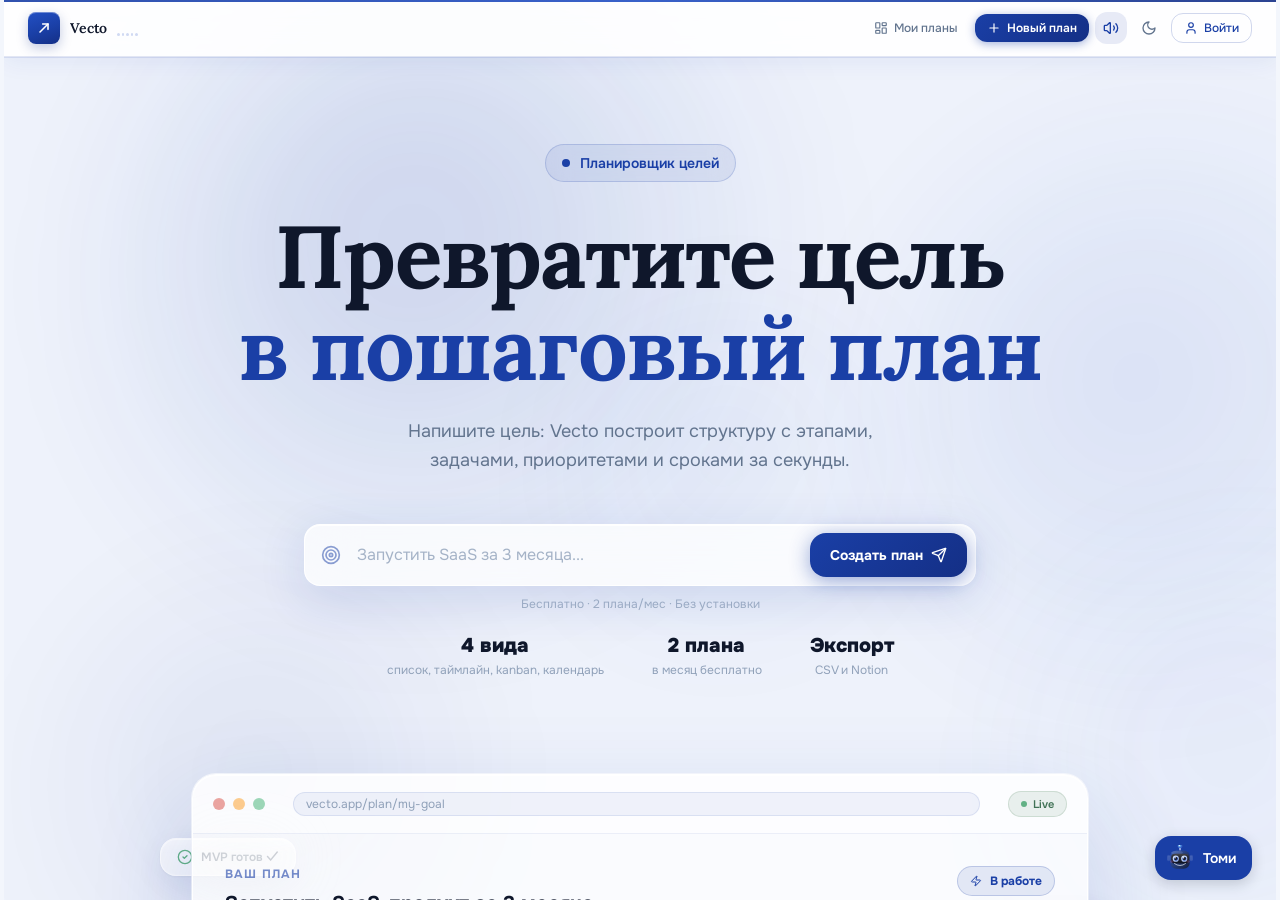
==== index.html @ 9cfa9824 "Админка: статистика только по пользователям Vecto Co-Authored-By: Claude Opus 4.8 <noreply@anthropic" ====
<!DOCTYPE html>
  <html lang="ru">
    <head>
      
      <meta charset="UTF-8" />
      <meta name="viewport" content="width=device-width, initial-scale=1.0" />
      <title>Vecto. Планировщик целей</title>
      <meta name="description" content="Vecto превращает цель в пошаговый план с этапами, задачами, приоритетами и сроками." />
      <meta name="robots" content="noindex, nofollow" />
      <style>html, body { height: 100%; margin: 0; } #root { height: 100%; }</style>
      
      <script type="module" crossorigin src="/assets/index-45msWoeR.js"></script>
      <link rel="stylesheet" crossorigin href="/assets/index-Dq1ri5mU.css">
    </head>

    <body>
      
      <div id="root"></div>
      
    </body>
  </html>
---- assets/index-Dq1ri5mU.css ----
@import"https://fonts.googleapis.com/css2?family=Onest:wght@300;400;500;600;700&family=Lora:wght@500;600;700&display=swap";.driver-layer{width:auto!important;max-width:none!important;height:auto!important;max-height:none!important;color:inherit!important;pointer-events:none!important;background:0 0!important;border:0!important;margin:0!important;padding:0!important;position:fixed!important;top:0!important;right:0!important;bottom:0!important;left:0!important;overflow:visible!important}.driver-layer::backdrop{display:none}.driver-layer .driver-popover{pointer-events:auto}.driver-popover{all:unset;font-family:var(--driver-popover-font-family,"Helvetica Neue", Inter, ui-sans-serif, "Apple Color Emoji", Helvetica, Arial, sans-serif);box-sizing:border-box;color:#2d2d2d;z-index:1000000000;background-color:#fff;border-radius:5px;min-width:250px;max-width:300px;margin:0;padding:15px;position:fixed;top:0;right:0;box-shadow:0 1px 10px #0006}.driver-popover-title{zoom:1;margin:0;font-size:19px;font-weight:700;line-height:1.5;display:block;position:relative}.driver-popover-close-btn{all:unset;cursor:pointer;color:#d2d2d2;z-index:1;text-align:center;width:32px;height:28px;font-size:18px;font-weight:500;transition:color .2s;position:absolute;top:0;right:0}.driver-popover-close-btn:hover,.driver-popover-close-btn:focus-visible{color:#2d2d2d}.driver-popover-title[style*=block]+.driver-popover-description{margin-top:5px}.driver-popover-description{zoom:1;margin-bottom:0;font-size:14px;font-weight:400;line-height:1.5}.driver-popover-footer{text-align:right;zoom:1;justify-content:space-between;align-items:center;margin-top:15px;display:flex}.driver-popover-progress-text{color:#727272;zoom:1;font-size:13px;font-weight:400}.driver-popover-footer-btn{all:unset;box-sizing:border-box;color:#2d2d2d;cursor:pointer;zoom:1;background-color:#fff;border:1px solid #ccc;border-radius:3px;outline:0;padding:3px 7px;font-size:12px;line-height:1.3;text-decoration:none;display:inline-block}.driver-popover-footer .driver-popover-btn-disabled{opacity:.5;pointer-events:none}.driver-popover-footer-btn:hover,.driver-popover-footer-btn:focus{background-color:#f7f7f7}.driver-popover-navigation-btns{flex-grow:1;justify-content:flex-end;display:flex}.driver-popover-navigation-btns button+button{margin-left:4px}.driver-popover-arrow{content:"";border:5px solid #fff;position:absolute}.driver-popover-arrow-side-over{display:none}.driver-popover-arrow-side-left{border-top-color:#0000;border-bottom-color:#0000;border-right-color:#0000;left:100%}.driver-popover-arrow-side-right{border-top-color:#0000;border-bottom-color:#0000;border-left-color:#0000;right:100%}.driver-popover-arrow-side-top{border-bottom-color:#0000;border-left-color:#0000;border-right-color:#0000;top:100%}.driver-popover-arrow-side-bottom{border-top-color:#0000;border-left-color:#0000;border-right-color:#0000;bottom:100%}.driver-popover-arrow-side-center,.driver-popover-arrow-none{display:none}.driver-active .driver-overlay{pointer-events:none}.driver-active.driver-no-scroll{overflow:hidden}.driver-active *{pointer-events:none}.driver-active .driver-active-element,.driver-active .driver-active-element *,.driver-active .driver-allowed-element *,.driver-popover,.driver-popover *{pointer-events:auto}.driver-active .driver-allowed-element{pointer-events:auto;z-index:var(--driver-allowed-z-index,10001)}@keyframes animate-fade-in{0%{opacity:0}to{opacity:1}}.driver-fade .driver-overlay{animation:animate-fade-in var(--driver-animation-duration,.4s) ease-in-out}.driver-fade .driver-popover{animation:animate-fade-in var(--driver-animation-duration,.4s)}.driver-active-element-parent-no-scroll{overflow:hidden!important}.driver-no-interaction,.driver-no-interaction *{pointer-events:none!important}.driver-popover.driver-popover-waiting .driver-popover-title,.driver-popover.driver-popover-waiting .driver-popover-description,.driver-popover.driver-popover-waiting .driver-popover-footer{opacity:.55;transition:opacity .15s ease-in-out}@keyframes driver-nudge-shake{0%,to{transform:translate(0)}20%{transform:translate(calc(-1 * var(--driver-nudge-distance,6px)))}40%{transform:translate(var(--driver-nudge-distance,6px))}60%{transform:translate(calc(-.5 * var(--driver-nudge-distance,6px)))}80%{transform:translate(calc(.5 * var(--driver-nudge-distance,6px)))}}@keyframes driver-nudge-flash{0%{box-shadow:0 0 0 3px var(--driver-nudge-color,#f59e0b)}to{box-shadow:0 0 0 3px #0000}}.driver-popover.driver-popover-nudge{animation:driver-nudge-shake var(--driver-nudge-duration,.5s) ease-in-out}.driver-fade .driver-popover.driver-popover-nudge{animation:animate-fade-in var(--driver-animation-duration,.4s),driver-nudge-shake var(--driver-nudge-duration,.5s) ease-in-out}@media(prefers-reduced-motion:reduce){.driver-popover.driver-popover-nudge{animation:driver-nudge-flash var(--driver-nudge-duration,.5s) ease-out}.driver-fade .driver-popover.driver-popover-nudge{animation:animate-fade-in var(--driver-animation-duration,.4s),driver-nudge-flash var(--driver-nudge-duration,.5s) ease-out}}/*! tailwindcss v4.1.12 | MIT License | https://tailwindcss.com */@layer properties{@supports (((-webkit-hyphens:none)) and (not (margin-trim:inline))) or ((-moz-orient:inline) and (not (color:rgb(from red r g b)))){*,:before,:after,::backdrop{--tw-translate-x:0;--tw-translate-y:0;--tw-translate-z:0;--tw-rotate-x:initial;--tw-rotate-y:initial;--tw-rotate-z:initial;--tw-skew-x:initial;--tw-skew-y:initial;--tw-space-y-reverse:0;--tw-space-x-reverse:0;--tw-divide-y-reverse:0;--tw-border-style:solid;--tw-gradient-position:initial;--tw-gradient-from:#0000;--tw-gradient-via:#0000;--tw-gradient-to:#0000;--tw-gradient-stops:initial;--tw-gradient-via-stops:initial;--tw-gradient-from-position:0%;--tw-gradient-via-position:50%;--tw-gradient-to-position:100%;--tw-leading:initial;--tw-font-weight:initial;--tw-tracking:initial;--tw-ordinal:initial;--tw-slashed-zero:initial;--tw-numeric-figure:initial;--tw-numeric-spacing:initial;--tw-numeric-fraction:initial;--tw-shadow:0 0 #0000;--tw-shadow-color:initial;--tw-shadow-alpha:100%;--tw-inset-shadow:0 0 #0000;--tw-inset-shadow-color:initial;--tw-inset-shadow-alpha:100%;--tw-ring-color:initial;--tw-ring-shadow:0 0 #0000;--tw-inset-ring-color:initial;--tw-inset-ring-shadow:0 0 #0000;--tw-ring-inset:initial;--tw-ring-offset-width:0px;--tw-ring-offset-color:#fff;--tw-ring-offset-shadow:0 0 #0000;--tw-outline-style:solid;--tw-blur:initial;--tw-brightness:initial;--tw-contrast:initial;--tw-grayscale:initial;--tw-hue-rotate:initial;--tw-invert:initial;--tw-opacity:initial;--tw-saturate:initial;--tw-sepia:initial;--tw-drop-shadow:initial;--tw-drop-shadow-color:initial;--tw-drop-shadow-alpha:100%;--tw-drop-shadow-size:initial;--tw-backdrop-blur:initial;--tw-backdrop-brightness:initial;--tw-backdrop-contrast:initial;--tw-backdrop-grayscale:initial;--tw-backdrop-hue-rotate:initial;--tw-backdrop-invert:initial;--tw-backdrop-opacity:initial;--tw-backdrop-saturate:initial;--tw-backdrop-sepia:initial;--tw-duration:initial;--tw-ease:initial;--tw-scale-x:1;--tw-scale-y:1;--tw-scale-z:1;--tw-content:"";--tw-animation-delay:0s;--tw-animation-direction:normal;--tw-animation-duration:initial;--tw-animation-fill-mode:none;--tw-animation-iteration-count:1;--tw-enter-blur:0;--tw-enter-opacity:1;--tw-enter-rotate:0;--tw-enter-scale:1;--tw-enter-translate-x:0;--tw-enter-translate-y:0;--tw-exit-blur:0;--tw-exit-opacity:1;--tw-exit-rotate:0;--tw-exit-scale:1;--tw-exit-translate-x:0;--tw-exit-translate-y:0}}}@keyframes aurora-drift{0%,to{transform:translate(0)scale(1)}20%{transform:translate(4%,-6%)scale(1.06)}40%{transform:translate(-3%,4%)scale(.97)}60%{transform:translate(6%,2%)scale(1.04)}80%{transform:translate(-5%,-3%)scale(.98)}}@keyframes aurora-drift-b{0%,to{transform:translate(0)scale(1)}25%{transform:translate(-5%,7%)scale(1.08)}50%{transform:translate(4%,-4%)scale(.94)}75%{transform:translate(-2%,5%)scale(1.03)}}@keyframes aurora-drift-c{0%,to{transform:translate(0)scale(1)}33%{transform:translate(6%,3%)scale(1.1)}66%{transform:translate(-4%,-5%)scale(.96)}}@keyframes float-y{0%,to{transform:translateY(0)}50%{transform:translateY(-18px)}}@keyframes float-y-slow{0%,to{transform:translateY(0)}50%{transform:translateY(-10px)}}@keyframes shimmer-slide{0%{background-position:-200%}to{background-position:200%}}@keyframes spin-slow{0%{transform:rotate(0)}to{transform:rotate(360deg)}}@keyframes pulse-ring{0%,to{opacity:.35;transform:scale(1)}50%{opacity:.1;transform:scale(1.12)}}@keyframes gradient-flow{0%,to{background-position:0%}50%{background-position:100%}}@keyframes noise-shift{0%{background-position:0 0}to{background-position:100px 100px}}.glass-card{-webkit-backdrop-filter:blur(20px);background:#ffffffb3;border:1px solid #ffffffd9;box-shadow:0 8px 32px #2b2a2714,inset 0 1px #ffffffe6}.dark .glass-card{background:#ffffff0d;border:1px solid #ffffff17;box-shadow:0 8px 40px #0006,inset 0 1px #ffffff0f}.glass-heavy{-webkit-backdrop-filter:blur(28px);background:#ffffffd1;border:1px solid #fffffff2;box-shadow:0 12px 48px #2b2a271a,inset 0 1px #fff}.dark .glass-heavy{background:#1c1b19bf;border:1px solid #ffffff1a;box-shadow:0 12px 60px #00000080,inset 0 1px #ffffff12}.glass-subtle{-webkit-backdrop-filter:blur(12px);background:#ffffff73;border:1px solid #fff9}.dark .glass-subtle{background:#ffffff0a;border:1px solid #ffffff12}.shimmer-text{-webkit-text-fill-color:transparent;background:linear-gradient(90deg,#2b2a27,#8a847a 35%,#2b2a27,#57534c 65%,#2b2a27) 0 0/200%;-webkit-background-clip:text;background-clip:text;animation:4s linear infinite shimmer-slide}.aurora-blob{filter:blur(80px);pointer-events:none;will-change:transform;border-radius:50%;position:absolute}.aurora-a{animation:22s ease-in-out infinite aurora-drift}.aurora-b{animation:27s ease-in-out infinite aurora-drift-b}.aurora-c{animation:18s ease-in-out infinite aurora-drift-c}.float-anim{animation:3.5s ease-in-out infinite float-y}.float-anim-slow{animation:5s ease-in-out infinite float-y-slow}.gradient-flow-bg{background-size:200% 200%;animation:6s infinite gradient-flow}.noise-overlay:after{content:"";border-radius:inherit;opacity:.025;pointer-events:none;mix-blend-mode:overlay;background-image:url("data:image/svg+xml,%3Csvg viewBox='0 0 256 256' xmlns='http://www.w3.org/2000/svg'%3E%3Cfilter id='noise'%3E%3CfeTurbulence type='fractalNoise' baseFrequency='0.9' numOctaves='4' stitchTiles='stitch'/%3E%3C/filter%3E%3Crect width='100%25' height='100%25' filter='url(%23noise)' opacity='1'/%3E%3C/svg%3E");position:absolute;top:0;right:0;bottom:0;left:0}@layer theme{:root,:host{--font-sans:ui-sans-serif,system-ui,sans-serif,"Apple Color Emoji","Segoe UI Emoji","Segoe UI Symbol","Noto Color Emoji";--font-mono:ui-monospace,SFMono-Regular,Menlo,Monaco,Consolas,"Liberation Mono","Courier New",monospace;--color-red-50:oklch(97.1% .0084 25);--color-red-100:oklch(93.6% .0208 25);--color-red-200:oklch(88.5% .0403 25);--color-red-300:oklch(80.8% .0741 25);--color-red-400:oklch(70.4% .1242 25);--color-red-500:oklch(63.7% .154 25);--color-red-600:oklch(57.7% .1593 25);--color-red-700:oklch(50.5% .1384 25);--color-orange-400:oklch(82.8% .1323 70);--color-orange-500:oklch(76.9% .1316 70);--color-amber-50:oklch(98.7% .0154 70);--color-amber-100:oklch(96.2% .0413 70);--color-amber-200:oklch(92.4% .084 70);--color-amber-300:oklch(87.9% .1183 70);--color-amber-400:oklch(82.8% .1323 70);--color-amber-500:oklch(76.9% .1316 70);--color-amber-600:oklch(66.6% .1253 70);--color-amber-700:oklch(55.5% .1141 70);--color-amber-800:oklch(47.3% .0959 70);--color-yellow-400:oklch(82.8% .1323 70);--color-yellow-500:oklch(76.9% .1316 70);--color-green-50:oklch(97.9% .0126 158);--color-green-200:oklch(90.5% .0558 158);--color-green-300:oklch(84.5% .0858 158);--color-green-400:oklch(76.5% .1062 158);--color-green-500:oklch(69.6% .102 158);--color-green-600:oklch(59.6% .087 158);--color-green-700:oklch(50.8% .0708 158);--color-emerald-50:oklch(97.9% .0126 158);--color-emerald-100:oklch(95% .0312 158);--color-emerald-200:oklch(90.5% .0558 158);--color-emerald-300:oklch(84.5% .0858 158);--color-emerald-400:oklch(76.5% .1062 158);--color-emerald-500:oklch(69.6% .102 158);--color-emerald-600:oklch(59.6% .087 158);--color-emerald-700:oklch(50.8% .0708 158);--color-teal-50:oklch(97.9% .0126 158);--color-teal-300:oklch(84.5% .0858 158);--color-teal-500:oklch(69.6% .102 158);--color-teal-700:oklch(50.8% .0708 158);--color-sky-400:oklch(67.7% .152 262);--color-sky-500:oklch(56.3% .197 262);--color-blue-50:oklch(97% .013 262);--color-blue-100:oklch(93.2% .029 262);--color-blue-200:oklch(88.2% .054 262);--color-blue-300:oklch(77.9% .097 262);--color-blue-400:oklch(67.7% .152 262);--color-blue-500:oklch(56.3% .197 262);--color-blue-600:oklch(48.6% .225 262);--color-blue-700:oklch(42.8% .224 262);--color-blue-900:oklch(31.9% .134 262);--color-indigo-50:oklch(97% .013 262);--color-indigo-300:oklch(77.9% .097 262);--color-indigo-400:oklch(67.7% .152 262);--color-indigo-500:oklch(56.3% .197 262);--color-indigo-700:oklch(42.8% .224 262);--color-pink-400:oklch(70.4% .1242 25);--color-pink-500:oklch(63.7% .154 25);--color-slate-50:oklch(98.4% .003 247.858);--color-slate-100:oklch(96.8% .007 247.896);--color-slate-200:oklch(92.9% .013 255.508);--color-slate-300:oklch(86.9% .022 252.894);--color-slate-400:oklch(70.4% .04 256.788);--color-slate-500:oklch(55.4% .046 257.417);--color-slate-600:oklch(44.6% .043 257.281);--color-slate-700:oklch(37.2% .044 257.287);--color-slate-800:oklch(27.9% .041 260.031);--color-slate-900:oklch(20.8% .042 265.755);--color-gray-100:oklch(96.7% .003 264.542);--color-gray-500:oklch(55.1% .027 264.364);--color-black:#000;--color-white:#fff;--spacing:.25rem;--container-xs:20rem;--container-sm:24rem;--container-md:28rem;--container-lg:32rem;--container-xl:36rem;--container-2xl:42rem;--container-3xl:48rem;--container-4xl:56rem;--container-5xl:64rem;--container-6xl:72rem;--container-7xl:80rem;--text-xs:.75rem;--text-xs--line-height:calc(1/.75);--text-sm:.875rem;--text-sm--line-height:calc(1.25/.875);--text-base:1rem;--text-base--line-height: 1.5 ;--text-lg:1.125rem;--text-lg--line-height:calc(1.75/1.125);--text-xl:1.25rem;--text-xl--line-height:calc(1.75/1.25);--text-2xl:1.5rem;--text-2xl--line-height:calc(2/1.5);--text-3xl:1.875rem;--text-3xl--line-height: 1.2 ;--text-4xl:2.25rem;--text-4xl--line-height:calc(2.5/2.25);--text-5xl:3rem;--text-5xl--line-height:1;--font-weight-normal:400;--font-weight-medium:500;--font-weight-semibold:600;--font-weight-bold:700;--font-weight-black:900;--tracking-tight:-.025em;--tracking-wide:.025em;--tracking-wider:.05em;--tracking-widest:.1em;--leading-tight:1.25;--leading-snug:1.375;--leading-relaxed:1.625;--radius-xs:.125rem;--radius-2xl:1rem;--radius-3xl:1.5rem;--ease-in-out:cubic-bezier(.4,0,.2,1);--animate-spin:spin 1s linear infinite;--animate-ping:ping 1s cubic-bezier(0,0,.2,1)infinite;--animate-pulse:pulse 2s cubic-bezier(.4,0,.6,1)infinite;--blur-sm:8px;--blur-md:12px;--blur-xl:24px;--blur-2xl:40px;--blur-3xl:64px;--aspect-video:16/9;--default-transition-duration:.15s;--default-transition-timing-function:cubic-bezier(.4,0,.2,1);--default-font-family:var(--font-sans);--default-mono-font-family:var(--font-mono);--color-border:var(--border)}}@layer base{*,:after,:before,::backdrop{box-sizing:border-box;border:0 solid;margin:0;padding:0}::file-selector-button{box-sizing:border-box;border:0 solid;margin:0;padding:0}html,:host{-webkit-text-size-adjust:100%;-moz-tab-size:4;tab-size:4;line-height:1.5;font-family:var(--default-font-family,ui-sans-serif,system-ui,sans-serif,"Apple Color Emoji","Segoe UI Emoji","Segoe UI Symbol","Noto Color Emoji");font-feature-settings:var(--default-font-feature-settings,normal);font-variation-settings:var(--default-font-variation-settings,normal);-webkit-tap-highlight-color:transparent}hr{height:0;color:inherit;border-top-width:1px}abbr:where([title]){-webkit-text-decoration:underline dotted;text-decoration:underline dotted}h1,h2,h3,h4,h5,h6{font-size:inherit;font-weight:inherit}a{color:inherit;-webkit-text-decoration:inherit;text-decoration:inherit}b,strong{font-weight:bolder}code,kbd,samp,pre{font-family:var(--default-mono-font-family,ui-monospace,SFMono-Regular,Menlo,Monaco,Consolas,"Liberation Mono","Courier New",monospace);font-feature-settings:var(--default-mono-font-feature-settings,normal);font-variation-settings:var(--default-mono-font-variation-settings,normal);font-size:1em}small{font-size:80%}sub,sup{vertical-align:baseline;font-size:75%;line-height:0;position:relative}sub{bottom:-.25em}sup{top:-.5em}table{text-indent:0;border-color:inherit;border-collapse:collapse}:-moz-focusring{outline:auto}progress{vertical-align:baseline}summary{display:list-item}ol,ul,menu{list-style:none}img,svg,video,canvas,audio,iframe,embed,object{vertical-align:middle;display:block}img,video{max-width:100%;height:auto}button,input,select,optgroup,textarea{font:inherit;font-feature-settings:inherit;font-variation-settings:inherit;letter-spacing:inherit;color:inherit;opacity:1;background-color:#0000;border-radius:0}::file-selector-button{font:inherit;font-feature-settings:inherit;font-variation-settings:inherit;letter-spacing:inherit;color:inherit;opacity:1;background-color:#0000;border-radius:0}:where(select:is([multiple],[size])) optgroup{font-weight:bolder}:where(select:is([multiple],[size])) optgroup option{padding-inline-start:20px}::file-selector-button{margin-inline-end:4px}::placeholder{opacity:1}@supports (not ((-webkit-appearance:-apple-pay-button))) or (contain-intrinsic-size:1px){::placeholder{color:currentColor}@supports (color:color-mix(in lab,red,red)){::placeholder{color:color-mix(in oklab,currentcolor 50%,transparent)}}}textarea{resize:vertical}::-webkit-search-decoration{-webkit-appearance:none}::-webkit-date-and-time-value{min-height:1lh;text-align:inherit}::-webkit-datetime-edit{display:inline-flex}::-webkit-datetime-edit-fields-wrapper{padding:0}::-webkit-datetime-edit{padding-block:0}::-webkit-datetime-edit-year-field{padding-block:0}::-webkit-datetime-edit-month-field{padding-block:0}::-webkit-datetime-edit-day-field{padding-block:0}::-webkit-datetime-edit-hour-field{padding-block:0}::-webkit-datetime-edit-minute-field{padding-block:0}::-webkit-datetime-edit-second-field{padding-block:0}::-webkit-datetime-edit-millisecond-field{padding-block:0}::-webkit-datetime-edit-meridiem-field{padding-block:0}::-webkit-calendar-picker-indicator{line-height:1}:-moz-ui-invalid{box-shadow:none}button,input:where([type=button],[type=reset],[type=submit]){-webkit-appearance:button;-moz-appearance:button;appearance:button}::file-selector-button{-webkit-appearance:button;-moz-appearance:button;appearance:button}::-webkit-inner-spin-button{height:auto}::-webkit-outer-spin-button{height:auto}[hidden]:where(:not([hidden=until-found])){display:none!important}*{border-color:var(--border);outline-color:var(--ring)}@supports (color:color-mix(in lab,red,red)){*{outline-color:color-mix(in oklab,var(--ring)50%,transparent)}}body{background-color:var(--background);color:var(--foreground)}html{font-size:var(--font-size)}h1{font-size:var(--text-2xl);font-weight:var(--font-weight-medium);line-height:1.5}h2{font-size:var(--text-xl);font-weight:var(--font-weight-medium);line-height:1.5}h3{font-size:var(--text-lg);font-weight:var(--font-weight-medium);line-height:1.5}h4,label,button{font-size:var(--text-base);font-weight:var(--font-weight-medium);line-height:1.5}input{font-size:var(--text-base);font-weight:var(--font-weight-normal);line-height:1.5}}@layer components;@layer utilities{.\@container\/card-header{container:card-header/inline-size}.pointer-events-none{pointer-events:none}.collapse{visibility:collapse}.invisible{visibility:hidden}.visible{visibility:visible}.sr-only{clip:rect(0,0,0,0);white-space:nowrap;border-width:0;width:1px;height:1px;margin:-1px;padding:0;position:absolute;overflow:hidden}.absolute{position:absolute}.fixed{position:fixed}.relative{position:relative}.static{position:static}.sticky{position:sticky}.-inset-1{inset:calc(var(--spacing)*-1)}.-inset-4{inset:calc(var(--spacing)*-4)}.-inset-\[3px\]{top:-3px;right:-3px;bottom:-3px;left:-3px}.inset-0{inset:calc(var(--spacing)*0)}.inset-\[-4px\]{top:-4px;right:-4px;bottom:-4px;left:-4px}.inset-x-0{inset-inline:calc(var(--spacing)*0)}.inset-x-3{inset-inline:calc(var(--spacing)*3)}.inset-y-0{inset-block:calc(var(--spacing)*0)}.-top-1{top:calc(var(--spacing)*-1)}.-top-3{top:calc(var(--spacing)*-3)}.-top-5{top:calc(var(--spacing)*-5)}.-top-12{top:calc(var(--spacing)*-12)}.-top-16{top:calc(var(--spacing)*-16)}.-top-20{top:calc(var(--spacing)*-20)}.-top-\[14px\]{top:-14px}.top-0{top:calc(var(--spacing)*0)}.top-0\.5{top:calc(var(--spacing)*.5)}.top-1{top:calc(var(--spacing)*1)}.top-1\.5{top:calc(var(--spacing)*1.5)}.top-1\/2{top:50%}.top-2{top:calc(var(--spacing)*2)}.top-2\.5{top:calc(var(--spacing)*2.5)}.top-3{top:calc(var(--spacing)*3)}.top-3\.5{top:calc(var(--spacing)*3.5)}.top-4{top:calc(var(--spacing)*4)}.top-16{top:calc(var(--spacing)*16)}.top-24{top:calc(var(--spacing)*24)}.top-32{top:calc(var(--spacing)*32)}.top-\[1px\]{top:1px}.top-\[50\%\]{top:50%}.top-\[60\%\]{top:60%}.top-full{top:100%}.-right-0\.5{right:calc(var(--spacing)*-.5)}.-right-6{right:calc(var(--spacing)*-6)}.-right-12{right:calc(var(--spacing)*-12)}.-right-16{right:calc(var(--spacing)*-16)}.-right-20{right:calc(var(--spacing)*-20)}.right-0{right:calc(var(--spacing)*0)}.right-1{right:calc(var(--spacing)*1)}.right-1\.5{right:calc(var(--spacing)*1.5)}.right-1\/4{right:25%}.right-2{right:calc(var(--spacing)*2)}.right-2\.5{right:calc(var(--spacing)*2.5)}.right-3{right:calc(var(--spacing)*3)}.right-3\.5{right:calc(var(--spacing)*3.5)}.right-4{right:calc(var(--spacing)*4)}.right-5{right:calc(var(--spacing)*5)}.right-10{right:calc(var(--spacing)*10)}.right-\[33\%\]{right:33%}.-bottom-12{bottom:calc(var(--spacing)*-12)}.-bottom-16{bottom:calc(var(--spacing)*-16)}.-bottom-\[6px\]{bottom:-6px}.bottom-0{bottom:calc(var(--spacing)*0)}.bottom-1{bottom:calc(var(--spacing)*1)}.bottom-3{bottom:calc(var(--spacing)*3)}.bottom-5{bottom:calc(var(--spacing)*5)}.bottom-6{bottom:calc(var(--spacing)*6)}.bottom-20{bottom:calc(var(--spacing)*20)}.bottom-24{bottom:calc(var(--spacing)*24)}.bottom-full{bottom:100%}.-left-8{left:calc(var(--spacing)*-8)}.-left-10{left:calc(var(--spacing)*-10)}.-left-12{left:calc(var(--spacing)*-12)}.-left-16{left:calc(var(--spacing)*-16)}.left-0{left:calc(var(--spacing)*0)}.left-1{left:calc(var(--spacing)*1)}.left-1\/2{left:50%}.left-1\/3{left:33.3333%}.left-1\/4{left:25%}.left-2{left:calc(var(--spacing)*2)}.left-2\.5{left:calc(var(--spacing)*2.5)}.left-3{left:calc(var(--spacing)*3)}.left-3\.5{left:calc(var(--spacing)*3.5)}.left-4{left:calc(var(--spacing)*4)}.left-6{left:calc(var(--spacing)*6)}.left-\[33\%\]{left:33%}.left-\[50\%\]{left:50%}.isolate{isolation:isolate}.-z-10{z-index:-10}.z-0{z-index:0}.z-10{z-index:10}.z-20{z-index:20}.z-30{z-index:30}.z-40{z-index:40}.z-50{z-index:50}.z-\[1\]{z-index:1}.z-\[5\]{z-index:5}.z-\[60\]{z-index:60}.z-\[90\]{z-index:90}.z-\[100\]{z-index:100}.z-\[101\]{z-index:101}.z-\[999\]{z-index:999}.z-\[9000\]{z-index:9000}.z-\[9100\]{z-index:9100}.z-\[9998\]{z-index:9998}.z-\[9999\]{z-index:9999}.z-\[10100\]{z-index:10100}.col-start-2{grid-column-start:2}.row-span-2{grid-row:span 2/span 2}.row-start-1{grid-row-start:1}.container{width:100%}@media(min-width:40rem){.container{max-width:40rem}}@media(min-width:48rem){.container{max-width:48rem}}@media(min-width:64rem){.container{max-width:64rem}}@media(min-width:80rem){.container{max-width:80rem}}@media(min-width:96rem){.container{max-width:96rem}}.-mx-0\.5{margin-inline:calc(var(--spacing)*-.5)}.-mx-1{margin-inline:calc(var(--spacing)*-1)}.mx-0\.5{margin-inline:calc(var(--spacing)*.5)}.mx-2{margin-inline:calc(var(--spacing)*2)}.mx-3{margin-inline:calc(var(--spacing)*3)}.mx-3\.5{margin-inline:calc(var(--spacing)*3.5)}.mx-4{margin-inline:calc(var(--spacing)*4)}.mx-auto{margin-inline:auto}.my-0\.5{margin-block:calc(var(--spacing)*.5)}.my-1{margin-block:calc(var(--spacing)*1)}.my-2{margin-block:calc(var(--spacing)*2)}.my-3{margin-block:calc(var(--spacing)*3)}.-mt-0\.5{margin-top:calc(var(--spacing)*-.5)}.-mt-1{margin-top:calc(var(--spacing)*-1)}.-mt-2{margin-top:calc(var(--spacing)*-2)}.-mt-4{margin-top:calc(var(--spacing)*-4)}.-mt-6{margin-top:calc(var(--spacing)*-6)}.-mt-10{margin-top:calc(var(--spacing)*-10)}.mt-0\.5{margin-top:calc(var(--spacing)*.5)}.mt-1{margin-top:calc(var(--spacing)*1)}.mt-1\.5{margin-top:calc(var(--spacing)*1.5)}.mt-2{margin-top:calc(var(--spacing)*2)}.mt-2\.5{margin-top:calc(var(--spacing)*2.5)}.mt-3{margin-top:calc(var(--spacing)*3)}.mt-4{margin-top:calc(var(--spacing)*4)}.mt-5{margin-top:calc(var(--spacing)*5)}.mt-6{margin-top:calc(var(--spacing)*6)}.mt-8{margin-top:calc(var(--spacing)*8)}.mt-10{margin-top:calc(var(--spacing)*10)}.mt-12{margin-top:calc(var(--spacing)*12)}.mt-auto{margin-top:auto}.-mr-1{margin-right:calc(var(--spacing)*-1)}.mr-0\.5{margin-right:calc(var(--spacing)*.5)}.mr-1{margin-right:calc(var(--spacing)*1)}.mr-1\.5{margin-right:calc(var(--spacing)*1.5)}.mr-2{margin-right:calc(var(--spacing)*2)}.mr-4{margin-right:calc(var(--spacing)*4)}.-mb-px{margin-bottom:-1px}.mb-0\.5{margin-bottom:calc(var(--spacing)*.5)}.mb-1{margin-bottom:calc(var(--spacing)*1)}.mb-1\.5{margin-bottom:calc(var(--spacing)*1.5)}.mb-2{margin-bottom:calc(var(--spacing)*2)}.mb-2\.5{margin-bottom:calc(var(--spacing)*2.5)}.mb-3{margin-bottom:calc(var(--spacing)*3)}.mb-4{margin-bottom:calc(var(--spacing)*4)}.mb-5{margin-bottom:calc(var(--spacing)*5)}.mb-6{margin-bottom:calc(var(--spacing)*6)}.mb-7{margin-bottom:calc(var(--spacing)*7)}.mb-8{margin-bottom:calc(var(--spacing)*8)}.mb-10{margin-bottom:calc(var(--spacing)*10)}.mb-12{margin-bottom:calc(var(--spacing)*12)}.mb-16{margin-bottom:calc(var(--spacing)*16)}.-ml-0\.5{margin-left:calc(var(--spacing)*-.5)}.-ml-4{margin-left:calc(var(--spacing)*-4)}.ml-0\.5{margin-left:calc(var(--spacing)*.5)}.ml-1{margin-left:calc(var(--spacing)*1)}.ml-1\.5{margin-left:calc(var(--spacing)*1.5)}.ml-2{margin-left:calc(var(--spacing)*2)}.ml-4{margin-left:calc(var(--spacing)*4)}.ml-5{margin-left:calc(var(--spacing)*5)}.ml-auto{margin-left:auto}.line-clamp-1{-webkit-line-clamp:1;-webkit-box-orient:vertical;display:-webkit-box;overflow:hidden}.line-clamp-2{-webkit-line-clamp:2;-webkit-box-orient:vertical;display:-webkit-box;overflow:hidden}.block{display:block}.flex{display:flex}.grid{display:grid}.hidden{display:none}.inline{display:inline}.inline-block{display:inline-block}.inline-flex{display:inline-flex}.table{display:table}.table-caption{display:table-caption}.table-cell{display:table-cell}.table-row{display:table-row}.field-sizing-content{field-sizing:content}.aspect-square{aspect-ratio:1}.aspect-video{aspect-ratio:var(--aspect-video)}.size-2{width:calc(var(--spacing)*2);height:calc(var(--spacing)*2)}.size-2\.5{width:calc(var(--spacing)*2.5);height:calc(var(--spacing)*2.5)}.size-3{width:calc(var(--spacing)*3);height:calc(var(--spacing)*3)}.size-3\.5{width:calc(var(--spacing)*3.5);height:calc(var(--spacing)*3.5)}.size-4{width:calc(var(--spacing)*4);height:calc(var(--spacing)*4)}.size-7{width:calc(var(--spacing)*7);height:calc(var(--spacing)*7)}.size-8{width:calc(var(--spacing)*8);height:calc(var(--spacing)*8)}.size-9{width:calc(var(--spacing)*9);height:calc(var(--spacing)*9)}.size-10{width:calc(var(--spacing)*10);height:calc(var(--spacing)*10)}.size-full{width:100%;height:100%}.h-0{height:calc(var(--spacing)*0)}.h-0\.5{height:calc(var(--spacing)*.5)}.h-1{height:calc(var(--spacing)*1)}.h-1\.5{height:calc(var(--spacing)*1.5)}.h-1\/2{height:50%}.h-2{height:calc(var(--spacing)*2)}.h-2\.5{height:calc(var(--spacing)*2.5)}.h-3{height:calc(var(--spacing)*3)}.h-3\.5{height:calc(var(--spacing)*3.5)}.h-4{height:calc(var(--spacing)*4)}.h-4\.5{height:calc(var(--spacing)*4.5)}.h-5{height:calc(var(--spacing)*5)}.h-6{height:calc(var(--spacing)*6)}.h-7{height:calc(var(--spacing)*7)}.h-8{height:calc(var(--spacing)*8)}.h-9{height:calc(var(--spacing)*9)}.h-10{height:calc(var(--spacing)*10)}.h-11{height:calc(var(--spacing)*11)}.h-12{height:calc(var(--spacing)*12)}.h-14{height:calc(var(--spacing)*14)}.h-16{height:calc(var(--spacing)*16)}.h-20{height:calc(var(--spacing)*20)}.h-24{height:calc(var(--spacing)*24)}.h-32{height:calc(var(--spacing)*32)}.h-36{height:calc(var(--spacing)*36)}.h-40{height:calc(var(--spacing)*40)}.h-48{height:calc(var(--spacing)*48)}.h-56{height:calc(var(--spacing)*56)}.h-64{height:calc(var(--spacing)*64)}.h-80{height:calc(var(--spacing)*80)}.h-96{height:calc(var(--spacing)*96)}.h-\[1\.15rem\]{height:1.15rem}.h-\[1px\]{height:1px}.h-\[3px\]{height:3px}.h-\[22px\]{height:22px}.h-\[52px\]{height:52px}.h-\[58px\]{height:58px}.h-\[calc\(100\%-1px\)\]{height:calc(100% - 1px)}.h-\[var\(--radix-navigation-menu-viewport-height\)\]{height:var(--radix-navigation-menu-viewport-height)}.h-\[var\(--radix-select-trigger-height\)\]{height:var(--radix-select-trigger-height)}.h-auto{height:auto}.h-full{height:100%}.h-px{height:1px}.h-screen{height:100vh}.h-svh{height:100svh}.max-h-\(--radix-context-menu-content-available-height\){max-height:var(--radix-context-menu-content-available-height)}.max-h-\(--radix-dropdown-menu-content-available-height\){max-height:var(--radix-dropdown-menu-content-available-height)}.max-h-\(--radix-select-content-available-height\){max-height:var(--radix-select-content-available-height)}.max-h-44{max-height:calc(var(--spacing)*44)}.max-h-48{max-height:calc(var(--spacing)*48)}.max-h-52{max-height:calc(var(--spacing)*52)}.max-h-\[50vh\]{max-height:50vh}.max-h-\[85vh\]{max-height:85vh}.max-h-\[90vh\]{max-height:90vh}.max-h-\[92vh\]{max-height:92vh}.max-h-\[95vh\]{max-height:95vh}.max-h-\[140px\]{max-height:140px}.max-h-\[300px\]{max-height:300px}.min-h-0{min-height:calc(var(--spacing)*0)}.min-h-4{min-height:calc(var(--spacing)*4)}.min-h-16{min-height:calc(var(--spacing)*16)}.min-h-44{min-height:calc(var(--spacing)*44)}.min-h-48{min-height:calc(var(--spacing)*48)}.min-h-\[32px\]{min-height:32px}.min-h-\[44px\]{min-height:44px}.min-h-\[72px\]{min-height:72px}.min-h-screen{min-height:100vh}.min-h-svh{min-height:100svh}.w-\(--sidebar-width\){width:var(--sidebar-width)}.w-0{width:calc(var(--spacing)*0)}.w-0\.5{width:calc(var(--spacing)*.5)}.w-1{width:calc(var(--spacing)*1)}.w-1\.5{width:calc(var(--spacing)*1.5)}.w-2{width:calc(var(--spacing)*2)}.w-2\.5{width:calc(var(--spacing)*2.5)}.w-3{width:calc(var(--spacing)*3)}.w-3\.5{width:calc(var(--spacing)*3.5)}.w-3\/4{width:75%}.w-4{width:calc(var(--spacing)*4)}.w-4\.5{width:calc(var(--spacing)*4.5)}.w-5{width:calc(var(--spacing)*5)}.w-6{width:calc(var(--spacing)*6)}.w-7{width:calc(var(--spacing)*7)}.w-8{width:calc(var(--spacing)*8)}.w-9{width:calc(var(--spacing)*9)}.w-10{width:calc(var(--spacing)*10)}.w-11{width:calc(var(--spacing)*11)}.w-12{width:calc(var(--spacing)*12)}.w-14{width:calc(var(--spacing)*14)}.w-16{width:calc(var(--spacing)*16)}.w-20{width:calc(var(--spacing)*20)}.w-24{width:calc(var(--spacing)*24)}.w-28{width:calc(var(--spacing)*28)}.w-32{width:calc(var(--spacing)*32)}.w-36{width:calc(var(--spacing)*36)}.w-40{width:calc(var(--spacing)*40)}.w-48{width:calc(var(--spacing)*48)}.w-52{width:calc(var(--spacing)*52)}.w-56{width:calc(var(--spacing)*56)}.w-64{width:calc(var(--spacing)*64)}.w-72{width:calc(var(--spacing)*72)}.w-80{width:calc(var(--spacing)*80)}.w-96{width:calc(var(--spacing)*96)}.w-\[2px\]{width:2px}.w-\[3px\]{width:3px}.w-\[22px\]{width:22px}.w-\[52px\]{width:52px}.w-\[100px\]{width:100px}.w-\[480px\]{width:480px}.w-\[calc\(100vw-32px\)\]{width:calc(100vw - 32px)}.w-auto{width:auto}.w-fit{width:fit-content}.w-full{width:100%}.w-max{width:max-content}.w-px{width:1px}.max-w-\(--skeleton-width\){max-width:var(--skeleton-width)}.max-w-2xl{max-width:var(--container-2xl)}.max-w-3xl{max-width:var(--container-3xl)}.max-w-4xl{max-width:var(--container-4xl)}.max-w-5xl{max-width:var(--container-5xl)}.max-w-6xl{max-width:var(--container-6xl)}.max-w-7xl{max-width:var(--container-7xl)}.max-w-20{max-width:calc(var(--spacing)*20)}.max-w-\[55\%\]{max-width:55%}.max-w-\[85\%\]{max-width:85%}.max-w-\[100px\]{max-width:100px}.max-w-\[120px\]{max-width:120px}.max-w-\[200px\]{max-width:200px}.max-w-\[220px\]{max-width:220px}.max-w-\[260px\]{max-width:260px}.max-w-\[780px\]{max-width:780px}.max-w-\[1400px\]{max-width:1400px}.max-w-\[calc\(100\%-2rem\)\]{max-width:calc(100% - 2rem)}.max-w-lg{max-width:var(--container-lg)}.max-w-max{max-width:max-content}.max-w-md{max-width:var(--container-md)}.max-w-sm{max-width:var(--container-sm)}.max-w-xl{max-width:var(--container-xl)}.max-w-xs{max-width:var(--container-xs)}.min-w-0{min-width:calc(var(--spacing)*0)}.min-w-5{min-width:calc(var(--spacing)*5)}.min-w-8{min-width:calc(var(--spacing)*8)}.min-w-9{min-width:calc(var(--spacing)*9)}.min-w-10{min-width:calc(var(--spacing)*10)}.min-w-28{min-width:calc(var(--spacing)*28)}.min-w-\[8rem\]{min-width:8rem}.min-w-\[12rem\]{min-width:12rem}.min-w-\[120px\]{min-width:120px}.min-w-\[140px\]{min-width:140px}.min-w-\[180px\]{min-width:180px}.min-w-\[200px\]{min-width:200px}.min-w-\[var\(--radix-select-trigger-width\)\]{min-width:var(--radix-select-trigger-width)}.min-w-max{min-width:max-content}.flex-1{flex:1}.flex-none{flex:none}.shrink-0{flex-shrink:0}.grow{flex-grow:1}.grow-0{flex-grow:0}.basis-full{flex-basis:100%}.caption-bottom{caption-side:bottom}.border-collapse{border-collapse:collapse}.origin-\(--radix-context-menu-content-transform-origin\){transform-origin:var(--radix-context-menu-content-transform-origin)}.origin-\(--radix-dropdown-menu-content-transform-origin\){transform-origin:var(--radix-dropdown-menu-content-transform-origin)}.origin-\(--radix-hover-card-content-transform-origin\){transform-origin:var(--radix-hover-card-content-transform-origin)}.origin-\(--radix-menubar-content-transform-origin\){transform-origin:var(--radix-menubar-content-transform-origin)}.origin-\(--radix-popover-content-transform-origin\){transform-origin:var(--radix-popover-content-transform-origin)}.origin-\(--radix-select-content-transform-origin\){transform-origin:var(--radix-select-content-transform-origin)}.origin-\(--radix-tooltip-content-transform-origin\){transform-origin:var(--radix-tooltip-content-transform-origin)}.-translate-x-1\/2{--tw-translate-x: -50% ;translate:var(--tw-translate-x)var(--tw-translate-y)}.-translate-x-px{--tw-translate-x:-1px;translate:var(--tw-translate-x)var(--tw-translate-y)}.translate-x-\[-50\%\]{--tw-translate-x:-50%;translate:var(--tw-translate-x)var(--tw-translate-y)}.translate-x-px{--tw-translate-x:1px;translate:var(--tw-translate-x)var(--tw-translate-y)}.-translate-y-1\/2{--tw-translate-y: -50% ;translate:var(--tw-translate-x)var(--tw-translate-y)}.translate-y-0\.5{--tw-translate-y:calc(var(--spacing)*.5);translate:var(--tw-translate-x)var(--tw-translate-y)}.translate-y-4{--tw-translate-y:calc(var(--spacing)*4);translate:var(--tw-translate-x)var(--tw-translate-y)}.translate-y-\[-50\%\]{--tw-translate-y:-50%;translate:var(--tw-translate-x)var(--tw-translate-y)}.translate-y-\[calc\(-50\%_-_2px\)\]{--tw-translate-y: calc(-50% - 2px) ;translate:var(--tw-translate-x)var(--tw-translate-y)}.-rotate-90{rotate:-90deg}.rotate-45{rotate:45deg}.rotate-90{rotate:90deg}.rotate-180{rotate:180deg}.transform{transform:var(--tw-rotate-x,)var(--tw-rotate-y,)var(--tw-rotate-z,)var(--tw-skew-x,)var(--tw-skew-y,)}.animate-caret-blink{animation:1.25s ease-out infinite caret-blink}.animate-in{animation:enter var(--tw-animation-duration,var(--tw-duration,.15s))var(--tw-ease,ease)var(--tw-animation-delay,0s)var(--tw-animation-iteration-count,1)var(--tw-animation-direction,normal)var(--tw-animation-fill-mode,none)}.animate-ping{animation:var(--animate-ping)}.animate-pulse{animation:var(--animate-pulse)}.animate-spin{animation:var(--animate-spin)}.cursor-default{cursor:default}.cursor-grab{cursor:grab}.cursor-not-allowed{cursor:not-allowed}.cursor-pointer{cursor:pointer}.touch-manipulation{touch-action:manipulation}.touch-none{touch-action:none}.resize{resize:both}.resize-none{resize:none}.scroll-my-1{scroll-margin-block:calc(var(--spacing)*1)}.scroll-py-1{scroll-padding-block:calc(var(--spacing)*1)}.list-inside{list-style-position:inside}.list-disc{list-style-type:disc}.list-none{list-style-type:none}.appearance-none{-webkit-appearance:none;-moz-appearance:none;appearance:none}.auto-rows-min{grid-auto-rows:min-content}.grid-cols-1{grid-template-columns:repeat(1,minmax(0,1fr))}.grid-cols-2{grid-template-columns:repeat(2,minmax(0,1fr))}.grid-cols-3{grid-template-columns:repeat(3,minmax(0,1fr))}.grid-cols-4{grid-template-columns:repeat(4,minmax(0,1fr))}.grid-cols-7{grid-template-columns:repeat(7,minmax(0,1fr))}.grid-cols-\[0_1fr\]{grid-template-columns:0 1fr}.grid-rows-\[auto_auto\]{grid-template-rows:auto auto}.flex-col{flex-direction:column}.flex-col-reverse{flex-direction:column-reverse}.flex-row{flex-direction:row}.flex-row-reverse{flex-direction:row-reverse}.flex-wrap{flex-wrap:wrap}.items-baseline{align-items:baseline}.items-center{align-items:center}.items-end{align-items:flex-end}.items-start{align-items:flex-start}.items-stretch{align-items:stretch}.justify-around{justify-content:space-around}.justify-between{justify-content:space-between}.justify-center{justify-content:center}.justify-end{justify-content:flex-end}.justify-items-start{justify-items:start}.gap-0{gap:calc(var(--spacing)*0)}.gap-0\.5{gap:calc(var(--spacing)*.5)}.gap-1{gap:calc(var(--spacing)*1)}.gap-1\.5{gap:calc(var(--spacing)*1.5)}.gap-2{gap:calc(var(--spacing)*2)}.gap-2\.5{gap:calc(var(--spacing)*2.5)}.gap-3{gap:calc(var(--spacing)*3)}.gap-3\.5{gap:calc(var(--spacing)*3.5)}.gap-4{gap:calc(var(--spacing)*4)}.gap-5{gap:calc(var(--spacing)*5)}.gap-6{gap:calc(var(--spacing)*6)}.gap-8{gap:calc(var(--spacing)*8)}.gap-12{gap:calc(var(--spacing)*12)}.gap-\[2px\]{gap:2px}.gap-\[3px\]{gap:3px}.gap-px{gap:1px}:where(.space-y-0\.5>:not(:last-child)){--tw-space-y-reverse:0;margin-block-start:calc(calc(var(--spacing)*.5)*var(--tw-space-y-reverse));margin-block-end:calc(calc(var(--spacing)*.5)*calc(1 - var(--tw-space-y-reverse)))}:where(.space-y-1>:not(:last-child)){--tw-space-y-reverse:0;margin-block-start:calc(calc(var(--spacing)*1)*var(--tw-space-y-reverse));margin-block-end:calc(calc(var(--spacing)*1)*calc(1 - var(--tw-space-y-reverse)))}:where(.space-y-1\.5>:not(:last-child)){--tw-space-y-reverse:0;margin-block-start:calc(calc(var(--spacing)*1.5)*var(--tw-space-y-reverse));margin-block-end:calc(calc(var(--spacing)*1.5)*calc(1 - var(--tw-space-y-reverse)))}:where(.space-y-2>:not(:last-child)){--tw-space-y-reverse:0;margin-block-start:calc(calc(var(--spacing)*2)*var(--tw-space-y-reverse));margin-block-end:calc(calc(var(--spacing)*2)*calc(1 - var(--tw-space-y-reverse)))}:where(.space-y-2\.5>:not(:last-child)){--tw-space-y-reverse:0;margin-block-start:calc(calc(var(--spacing)*2.5)*var(--tw-space-y-reverse));margin-block-end:calc(calc(var(--spacing)*2.5)*calc(1 - var(--tw-space-y-reverse)))}:where(.space-y-3>:not(:last-child)){--tw-space-y-reverse:0;margin-block-start:calc(calc(var(--spacing)*3)*var(--tw-space-y-reverse));margin-block-end:calc(calc(var(--spacing)*3)*calc(1 - var(--tw-space-y-reverse)))}:where(.space-y-3\.5>:not(:last-child)){--tw-space-y-reverse:0;margin-block-start:calc(calc(var(--spacing)*3.5)*var(--tw-space-y-reverse));margin-block-end:calc(calc(var(--spacing)*3.5)*calc(1 - var(--tw-space-y-reverse)))}:where(.space-y-4>:not(:last-child)){--tw-space-y-reverse:0;margin-block-start:calc(calc(var(--spacing)*4)*var(--tw-space-y-reverse));margin-block-end:calc(calc(var(--spacing)*4)*calc(1 - var(--tw-space-y-reverse)))}:where(.space-y-5>:not(:last-child)){--tw-space-y-reverse:0;margin-block-start:calc(calc(var(--spacing)*5)*var(--tw-space-y-reverse));margin-block-end:calc(calc(var(--spacing)*5)*calc(1 - var(--tw-space-y-reverse)))}:where(.space-y-6>:not(:last-child)){--tw-space-y-reverse:0;margin-block-start:calc(calc(var(--spacing)*6)*var(--tw-space-y-reverse));margin-block-end:calc(calc(var(--spacing)*6)*calc(1 - var(--tw-space-y-reverse)))}:where(.space-y-8>:not(:last-child)){--tw-space-y-reverse:0;margin-block-start:calc(calc(var(--spacing)*8)*var(--tw-space-y-reverse));margin-block-end:calc(calc(var(--spacing)*8)*calc(1 - var(--tw-space-y-reverse)))}:where(.space-y-10>:not(:last-child)){--tw-space-y-reverse:0;margin-block-start:calc(calc(var(--spacing)*10)*var(--tw-space-y-reverse));margin-block-end:calc(calc(var(--spacing)*10)*calc(1 - var(--tw-space-y-reverse)))}.gap-x-3{column-gap:calc(var(--spacing)*3)}.gap-x-4{column-gap:calc(var(--spacing)*4)}:where(.space-x-1>:not(:last-child)){--tw-space-x-reverse:0;margin-inline-start:calc(calc(var(--spacing)*1)*var(--tw-space-x-reverse));margin-inline-end:calc(calc(var(--spacing)*1)*calc(1 - var(--tw-space-x-reverse)))}.gap-y-0\.5{row-gap:calc(var(--spacing)*.5)}.gap-y-1{row-gap:calc(var(--spacing)*1)}.gap-y-2{row-gap:calc(var(--spacing)*2)}:where(.divide-y>:not(:last-child)){--tw-divide-y-reverse:0;border-bottom-style:var(--tw-border-style);border-top-style:var(--tw-border-style);border-top-width:calc(1px*var(--tw-divide-y-reverse));border-bottom-width:calc(1px*calc(1 - var(--tw-divide-y-reverse)))}:where(.divide-slate-100>:not(:last-child)){border-color:var(--color-slate-100)}.self-center{align-self:center}.self-start{align-self:flex-start}.justify-self-end{justify-self:flex-end}.truncate{text-overflow:ellipsis;white-space:nowrap;overflow:hidden}.overflow-auto{overflow:auto}.overflow-hidden{overflow:hidden}.overflow-visible{overflow:visible}.overflow-x-auto{overflow-x:auto}.overflow-x-hidden{overflow-x:hidden}.overflow-y-auto{overflow-y:auto}.rounded{border-radius:.25rem}.rounded-2xl{border-radius:var(--radius-2xl)}.rounded-3xl{border-radius:var(--radius-3xl)}.rounded-\[2px\]{border-radius:2px}.rounded-\[4px\]{border-radius:4px}.rounded-\[18px\]{border-radius:18px}.rounded-\[20px\]{border-radius:20px}.rounded-\[28\%\]{border-radius:28%}.rounded-\[28px\]{border-radius:28px}.rounded-\[inherit\]{border-radius:inherit}.rounded-full{border-radius:3.40282e38px}.rounded-lg{border-radius:var(--radius)}.rounded-md{border-radius:calc(var(--radius) - 2px)}.rounded-none{border-radius:0}.rounded-sm{border-radius:calc(var(--radius) - 4px)}.rounded-xl{border-radius:calc(var(--radius) + 4px)}.rounded-xs{border-radius:var(--radius-xs)}.rounded-t-3xl{border-top-left-radius:var(--radius-3xl);border-top-right-radius:var(--radius-3xl)}.rounded-t-sm{border-top-left-radius:calc(var(--radius) - 4px);border-top-right-radius:calc(var(--radius) - 4px)}.rounded-t-xl{border-top-left-radius:calc(var(--radius) + 4px);border-top-right-radius:calc(var(--radius) + 4px)}.rounded-l-md{border-top-left-radius:calc(var(--radius) - 2px);border-bottom-left-radius:calc(var(--radius) - 2px)}.rounded-tl-sm{border-top-left-radius:calc(var(--radius) - 4px)}.rounded-br-sm{border-bottom-right-radius:calc(var(--radius) - 4px)}.rounded-bl-sm{border-bottom-left-radius:calc(var(--radius) - 4px)}.border{border-style:var(--tw-border-style);border-width:1px}.border-0{border-style:var(--tw-border-style);border-width:0}.border-2{border-style:var(--tw-border-style);border-width:2px}.border-4{border-style:var(--tw-border-style);border-width:4px}.border-\[1\.5px\]{border-style:var(--tw-border-style);border-width:1.5px}.border-y{border-block-style:var(--tw-border-style);border-block-width:1px}.border-t{border-top-style:var(--tw-border-style);border-top-width:1px}.border-t-2{border-top-style:var(--tw-border-style);border-top-width:2px}.border-r{border-right-style:var(--tw-border-style);border-right-width:1px}.border-b{border-bottom-style:var(--tw-border-style);border-bottom-width:1px}.border-b-0{border-bottom-style:var(--tw-border-style);border-bottom-width:0}.border-b-2{border-bottom-style:var(--tw-border-style);border-bottom-width:2px}.border-l{border-left-style:var(--tw-border-style);border-left-width:1px}.border-dashed{--tw-border-style:dashed;border-style:dashed}.border-none{--tw-border-style:none;border-style:none}.border-\(--color-border\){border-color:var(--color-border)}.border-\[\#1a3fa6\]{border-color:#1a3fa6}.border-\[\#1a3fa6\]\/10{border-color:#1a3fa61a}.border-\[\#1a3fa6\]\/12{border-color:#1a3fa61f}.border-\[\#1a3fa6\]\/15{border-color:#1a3fa626}.border-\[\#1a3fa6\]\/18{border-color:#1a3fa62e}.border-\[\#1a3fa6\]\/20{border-color:#1a3fa633}.border-\[\#1a3fa6\]\/25{border-color:#1a3fa640}.border-\[\#1a3fa6\]\/30{border-color:#1a3fa64d}.border-\[\#1a3fa6\]\/35{border-color:#1a3fa659}.border-\[\#1a3fa6\]\/40{border-color:#1a3fa666}.border-\[\#1a3fa6\]\/50{border-color:#1a3fa680}.border-\[\#1a3fa6\]\/60{border-color:#1a3fa699}.border-\[\#5b8a6b\]{border-color:#5b8a6b}.border-\[\#5b8a6b\]\/20{border-color:#5b8a6b33}.border-\[\#5b8a6b\]\/25{border-color:#5b8a6b40}.border-\[\#5b8a6b\]\/30{border-color:#5b8a6b4d}.border-\[\#2350c4\]\/15{border-color:#2350c426}.border-\[\#a9c0f2\]{border-color:#a9c0f2}.border-amber-200{border-color:var(--color-amber-200)}.border-amber-500\/20{border-color:#e9a44c33}@supports (color:color-mix(in lab,red,red)){.border-amber-500\/20{border-color:color-mix(in oklab,var(--color-amber-500)20%,transparent)}}.border-amber-500\/25{border-color:#e9a44c40}@supports (color:color-mix(in lab,red,red)){.border-amber-500\/25{border-color:color-mix(in oklab,var(--color-amber-500)25%,transparent)}}.border-amber-500\/30{border-color:#e9a44c4d}@supports (color:color-mix(in lab,red,red)){.border-amber-500\/30{border-color:color-mix(in oklab,var(--color-amber-500)30%,transparent)}}.border-black\/10{border-color:#0000001a}@supports (color:color-mix(in lab,red,red)){.border-black\/10{border-color:color-mix(in oklab,var(--color-black)10%,transparent)}}.border-blue-200{border-color:var(--color-blue-200)}.border-blue-400\/25{border-color:#6295f440}@supports (color:color-mix(in lab,red,red)){.border-blue-400\/25{border-color:color-mix(in oklab,var(--color-blue-400)25%,transparent)}}.border-blue-500\/25{border-color:#2e6ce740}@supports (color:color-mix(in lab,red,red)){.border-blue-500\/25{border-color:color-mix(in oklab,var(--color-blue-500)25%,transparent)}}.border-blue-500\/30{border-color:#2e6ce74d}@supports (color:color-mix(in lab,red,red)){.border-blue-500\/30{border-color:color-mix(in oklab,var(--color-blue-500)30%,transparent)}}.border-border\/50{border-color:var(--border)}@supports (color:color-mix(in lab,red,red)){.border-border\/50{border-color:color-mix(in oklab,var(--border)50%,transparent)}}.border-current{border-color:currentColor}.border-emerald-200{border-color:var(--color-emerald-200)}.border-emerald-300{border-color:var(--color-emerald-300)}.border-emerald-500\/15{border-color:#62b08526}@supports (color:color-mix(in lab,red,red)){.border-emerald-500\/15{border-color:color-mix(in oklab,var(--color-emerald-500)15%,transparent)}}.border-emerald-500\/20{border-color:#62b08533}@supports (color:color-mix(in lab,red,red)){.border-emerald-500\/20{border-color:color-mix(in oklab,var(--color-emerald-500)20%,transparent)}}.border-emerald-500\/25{border-color:#62b08540}@supports (color:color-mix(in lab,red,red)){.border-emerald-500\/25{border-color:color-mix(in oklab,var(--color-emerald-500)25%,transparent)}}.border-emerald-500\/30{border-color:#62b0854d}@supports (color:color-mix(in lab,red,red)){.border-emerald-500\/30{border-color:color-mix(in oklab,var(--color-emerald-500)30%,transparent)}}.border-emerald-500\/35{border-color:#62b08559}@supports (color:color-mix(in lab,red,red)){.border-emerald-500\/35{border-color:color-mix(in oklab,var(--color-emerald-500)35%,transparent)}}.border-green-200{border-color:var(--color-green-200)}.border-green-400\/50{border-color:#74c79980}@supports (color:color-mix(in lab,red,red)){.border-green-400\/50{border-color:color-mix(in oklab,var(--color-green-400)50%,transparent)}}.border-green-500\/25{border-color:#62b08540}@supports (color:color-mix(in lab,red,red)){.border-green-500\/25{border-color:color-mix(in oklab,var(--color-green-500)25%,transparent)}}.border-indigo-500\/25{border-color:#2e6ce740}@supports (color:color-mix(in lab,red,red)){.border-indigo-500\/25{border-color:color-mix(in oklab,var(--color-indigo-500)25%,transparent)}}.border-input{border-color:var(--input)}.border-orange-500\/25{border-color:#e9a44c40}@supports (color:color-mix(in lab,red,red)){.border-orange-500\/25{border-color:color-mix(in oklab,var(--color-orange-500)25%,transparent)}}.border-primary{border-color:var(--primary)}.border-red-100{border-color:var(--color-red-100)}.border-red-200{border-color:var(--color-red-200)}.border-red-300{border-color:var(--color-red-300)}.border-red-400\/30{border-color:#e37f784d}@supports (color:color-mix(in lab,red,red)){.border-red-400\/30{border-color:color-mix(in oklab,var(--color-red-400)30%,transparent)}}.border-red-400\/60{border-color:#e37f7899}@supports (color:color-mix(in lab,red,red)){.border-red-400\/60{border-color:color-mix(in oklab,var(--color-red-400)60%,transparent)}}.border-red-500\/20{border-color:#d95f5a33}@supports (color:color-mix(in lab,red,red)){.border-red-500\/20{border-color:color-mix(in oklab,var(--color-red-500)20%,transparent)}}.border-red-500\/22{border-color:#d95f5a38}@supports (color:color-mix(in lab,red,red)){.border-red-500\/22{border-color:color-mix(in oklab,var(--color-red-500)22%,transparent)}}.border-red-500\/25{border-color:#d95f5a40}@supports (color:color-mix(in lab,red,red)){.border-red-500\/25{border-color:color-mix(in oklab,var(--color-red-500)25%,transparent)}}.border-red-500\/30{border-color:#d95f5a4d}@supports (color:color-mix(in lab,red,red)){.border-red-500\/30{border-color:color-mix(in oklab,var(--color-red-500)30%,transparent)}}.border-red-500\/35{border-color:#d95f5a59}@supports (color:color-mix(in lab,red,red)){.border-red-500\/35{border-color:color-mix(in oklab,var(--color-red-500)35%,transparent)}}.border-sidebar-border{border-color:var(--sidebar-border)}.border-sky-500\/25{border-color:#2e6ce740}@supports (color:color-mix(in lab,red,red)){.border-sky-500\/25{border-color:color-mix(in oklab,var(--color-sky-500)25%,transparent)}}.border-slate-50{border-color:var(--color-slate-50)}.border-slate-100{border-color:var(--color-slate-100)}.border-slate-200{border-color:var(--color-slate-200)}.border-slate-200\/60{border-color:#e2e8f099}@supports (color:color-mix(in lab,red,red)){.border-slate-200\/60{border-color:color-mix(in oklab,var(--color-slate-200)60%,transparent)}}.border-slate-200\/80{border-color:#e2e8f0cc}@supports (color:color-mix(in lab,red,red)){.border-slate-200\/80{border-color:color-mix(in oklab,var(--color-slate-200)80%,transparent)}}.border-slate-300{border-color:var(--color-slate-300)}.border-transparent{border-color:#0000}.border-white\/5{border-color:#ffffff0d}@supports (color:color-mix(in lab,red,red)){.border-white\/5{border-color:color-mix(in oklab,var(--color-white)5%,transparent)}}.border-white\/6{border-color:#ffffff0f}@supports (color:color-mix(in lab,red,red)){.border-white\/6{border-color:color-mix(in oklab,var(--color-white)6%,transparent)}}.border-white\/8{border-color:#ffffff14}@supports (color:color-mix(in lab,red,red)){.border-white\/8{border-color:color-mix(in oklab,var(--color-white)8%,transparent)}}.border-white\/10{border-color:#ffffff1a}@supports (color:color-mix(in lab,red,red)){.border-white\/10{border-color:color-mix(in oklab,var(--color-white)10%,transparent)}}.border-white\/12{border-color:#ffffff1f}@supports (color:color-mix(in lab,red,red)){.border-white\/12{border-color:color-mix(in oklab,var(--color-white)12%,transparent)}}.border-white\/15{border-color:#ffffff26}@supports (color:color-mix(in lab,red,red)){.border-white\/15{border-color:color-mix(in oklab,var(--color-white)15%,transparent)}}.border-white\/20{border-color:#fff3}@supports (color:color-mix(in lab,red,red)){.border-white\/20{border-color:color-mix(in oklab,var(--color-white)20%,transparent)}}.border-white\/30{border-color:#ffffff4d}@supports (color:color-mix(in lab,red,red)){.border-white\/30{border-color:color-mix(in oklab,var(--color-white)30%,transparent)}}.border-white\/40{border-color:#fff6}@supports (color:color-mix(in lab,red,red)){.border-white\/40{border-color:color-mix(in oklab,var(--color-white)40%,transparent)}}.border-yellow-500\/25{border-color:#e9a44c40}@supports (color:color-mix(in lab,red,red)){.border-yellow-500\/25{border-color:color-mix(in oklab,var(--color-yellow-500)25%,transparent)}}.border-t-\[\#1a3fa6\]{border-top-color:#1a3fa6}.border-t-transparent{border-top-color:#0000}.border-t-white{border-top-color:var(--color-white)}.border-l-transparent{border-left-color:#0000}.bg-\(--color-bg\){background-color:var(--color-bg)}.bg-\[\#0b0f1a\]{background-color:#0b0f1a}.bg-\[\#0b0f1a\]\/95{background-color:#0b0f1af2}.bg-\[\#0e121c\]{background-color:#0e121c}.bg-\[\#1a3fa6\]{background-color:#1a3fa6}.bg-\[\#1a3fa6\]\/3{background-color:#1a3fa608}.bg-\[\#1a3fa6\]\/4{background-color:#1a3fa60a}.bg-\[\#1a3fa6\]\/5{background-color:#1a3fa60d}.bg-\[\#1a3fa6\]\/8{background-color:#1a3fa614}.bg-\[\#1a3fa6\]\/10{background-color:#1a3fa61a}.bg-\[\#1a3fa6\]\/12{background-color:#1a3fa61f}.bg-\[\#1a3fa6\]\/15{background-color:#1a3fa626}.bg-\[\#1a3fa6\]\/20{background-color:#1a3fa633}.bg-\[\#1a3fa6\]\/25{background-color:#1a3fa640}.bg-\[\#1a3fa6\]\/50{background-color:#1a3fa680}.bg-\[\#1a3fa6\]\/60{background-color:#1a3fa699}.bg-\[\#1a3fa6\]\/80{background-color:#1a3fa6cc}.bg-\[\#1a3fa6\]\/\[0\.03\]{background-color:#1a3fa608}.bg-\[\#1a1817\]{background-color:#1a1817}.bg-\[\#5b8a6b\]{background-color:#5b8a6b}.bg-\[\#5b8a6b\]\/5{background-color:#5b8a6b0d}.bg-\[\#5b8a6b\]\/10{background-color:#5b8a6b1a}.bg-\[\#5b8a6b\]\/12{background-color:#5b8a6b1f}.bg-\[\#5b8a6b\]\/15{background-color:#5b8a6b26}.bg-\[\#0088cc\]{background-color:#08c}.bg-\[\#0088cc\]\/12{background-color:#0088cc1f}.bg-\[\#142f86\]{background-color:#142f86}.bg-\[\#2350c4\]\/8{background-color:#2350c414}.bg-\[\#a9c0f2\]{background-color:#a9c0f2}.bg-\[\#b98a3e\]{background-color:#b98a3e}.bg-\[\#e8edf6\]\/60{background-color:#e8edf699}.bg-\[\#eef2fb\]{background-color:#eef2fb}.bg-\[\#f0f9ff\]{background-color:#f0f9ff}.bg-\[\#f3f6fc\]{background-color:#f3f6fc}.bg-accent{background-color:var(--accent)}.bg-amber-50{background-color:var(--color-amber-50)}.bg-amber-50\/60{background-color:#fffaf399}@supports (color:color-mix(in lab,red,red)){.bg-amber-50\/60{background-color:color-mix(in oklab,var(--color-amber-50)60%,transparent)}}.bg-amber-100{background-color:var(--color-amber-100)}.bg-amber-400\/70{background-color:#fdb75fb3}@supports (color:color-mix(in lab,red,red)){.bg-amber-400\/70{background-color:color-mix(in oklab,var(--color-amber-400)70%,transparent)}}.bg-amber-500{background-color:var(--color-amber-500)}.bg-amber-500\/10{background-color:#e9a44c1a}@supports (color:color-mix(in lab,red,red)){.bg-amber-500\/10{background-color:color-mix(in oklab,var(--color-amber-500)10%,transparent)}}.bg-amber-500\/15{background-color:#e9a44c26}@supports (color:color-mix(in lab,red,red)){.bg-amber-500\/15{background-color:color-mix(in oklab,var(--color-amber-500)15%,transparent)}}.bg-amber-500\/20{background-color:#e9a44c33}@supports (color:color-mix(in lab,red,red)){.bg-amber-500\/20{background-color:color-mix(in oklab,var(--color-amber-500)20%,transparent)}}.bg-background{background-color:var(--background)}.bg-black\/40{background-color:#0006}@supports (color:color-mix(in lab,red,red)){.bg-black\/40{background-color:color-mix(in oklab,var(--color-black)40%,transparent)}}.bg-black\/50{background-color:#00000080}@supports (color:color-mix(in lab,red,red)){.bg-black\/50{background-color:color-mix(in oklab,var(--color-black)50%,transparent)}}.bg-black\/60{background-color:#0009}@supports (color:color-mix(in lab,red,red)){.bg-black\/60{background-color:color-mix(in oklab,var(--color-black)60%,transparent)}}.bg-black\/70{background-color:#000000b3}@supports (color:color-mix(in lab,red,red)){.bg-black\/70{background-color:color-mix(in oklab,var(--color-black)70%,transparent)}}.bg-black\/90{background-color:#000000e6}@supports (color:color-mix(in lab,red,red)){.bg-black\/90{background-color:color-mix(in oklab,var(--color-black)90%,transparent)}}.bg-blue-50{background-color:var(--color-blue-50)}.bg-blue-300{background-color:var(--color-blue-300)}.bg-blue-400{background-color:var(--color-blue-400)}.bg-blue-500{background-color:var(--color-blue-500)}.bg-blue-500\/5{background-color:#2e6ce70d}@supports (color:color-mix(in lab,red,red)){.bg-blue-500\/5{background-color:color-mix(in oklab,var(--color-blue-500)5%,transparent)}}.bg-blue-500\/10{background-color:#2e6ce71a}@supports (color:color-mix(in lab,red,red)){.bg-blue-500\/10{background-color:color-mix(in oklab,var(--color-blue-500)10%,transparent)}}.bg-blue-500\/15{background-color:#2e6ce726}@supports (color:color-mix(in lab,red,red)){.bg-blue-500\/15{background-color:color-mix(in oklab,var(--color-blue-500)15%,transparent)}}.bg-border{background-color:var(--border)}.bg-card{background-color:var(--card)}.bg-current{background-color:currentColor}.bg-destructive{background-color:var(--destructive)}.bg-emerald-50{background-color:var(--color-emerald-50)}.bg-emerald-50\/50{background-color:#f2fbf580}@supports (color:color-mix(in lab,red,red)){.bg-emerald-50\/50{background-color:color-mix(in oklab,var(--color-emerald-50)50%,transparent)}}.bg-emerald-50\/60{background-color:#f2fbf599}@supports (color:color-mix(in lab,red,red)){.bg-emerald-50\/60{background-color:color-mix(in oklab,var(--color-emerald-50)60%,transparent)}}.bg-emerald-100{background-color:var(--color-emerald-100)}.bg-emerald-400{background-color:var(--color-emerald-400)}.bg-emerald-400\/70{background-color:#74c799b3}@supports (color:color-mix(in lab,red,red)){.bg-emerald-400\/70{background-color:color-mix(in oklab,var(--color-emerald-400)70%,transparent)}}.bg-emerald-500{background-color:var(--color-emerald-500)}.bg-emerald-500\/5{background-color:#62b0850d}@supports (color:color-mix(in lab,red,red)){.bg-emerald-500\/5{background-color:color-mix(in oklab,var(--color-emerald-500)5%,transparent)}}.bg-emerald-500\/10{background-color:#62b0851a}@supports (color:color-mix(in lab,red,red)){.bg-emerald-500\/10{background-color:color-mix(in oklab,var(--color-emerald-500)10%,transparent)}}.bg-emerald-500\/12{background-color:#62b0851f}@supports (color:color-mix(in lab,red,red)){.bg-emerald-500\/12{background-color:color-mix(in oklab,var(--color-emerald-500)12%,transparent)}}.bg-emerald-500\/15{background-color:#62b08526}@supports (color:color-mix(in lab,red,red)){.bg-emerald-500\/15{background-color:color-mix(in oklab,var(--color-emerald-500)15%,transparent)}}.bg-emerald-500\/20{background-color:#62b08533}@supports (color:color-mix(in lab,red,red)){.bg-emerald-500\/20{background-color:color-mix(in oklab,var(--color-emerald-500)20%,transparent)}}.bg-emerald-500\/\[0\.04\]{background-color:#62b0850a}@supports (color:color-mix(in lab,red,red)){.bg-emerald-500\/\[0\.04\]{background-color:color-mix(in oklab,var(--color-emerald-500)4%,transparent)}}.bg-foreground{background-color:var(--foreground)}.bg-gray-100{background-color:var(--color-gray-100)}.bg-gray-500{background-color:var(--color-gray-500)}.bg-green-50{background-color:var(--color-green-50)}.bg-green-500\/10{background-color:#62b0851a}@supports (color:color-mix(in lab,red,red)){.bg-green-500\/10{background-color:color-mix(in oklab,var(--color-green-500)10%,transparent)}}.bg-indigo-50{background-color:var(--color-indigo-50)}.bg-indigo-500\/15{background-color:#2e6ce726}@supports (color:color-mix(in lab,red,red)){.bg-indigo-500\/15{background-color:color-mix(in oklab,var(--color-indigo-500)15%,transparent)}}.bg-input-background{background-color:var(--input-background)}.bg-muted,.bg-muted\/50{background-color:var(--muted)}@supports (color:color-mix(in lab,red,red)){.bg-muted\/50{background-color:color-mix(in oklab,var(--muted)50%,transparent)}}.bg-orange-500\/10{background-color:#e9a44c1a}@supports (color:color-mix(in lab,red,red)){.bg-orange-500\/10{background-color:color-mix(in oklab,var(--color-orange-500)10%,transparent)}}.bg-orange-500\/12{background-color:#e9a44c1f}@supports (color:color-mix(in lab,red,red)){.bg-orange-500\/12{background-color:color-mix(in oklab,var(--color-orange-500)12%,transparent)}}.bg-orange-500\/15{background-color:#e9a44c26}@supports (color:color-mix(in lab,red,red)){.bg-orange-500\/15{background-color:color-mix(in oklab,var(--color-orange-500)15%,transparent)}}.bg-pink-400\/80{background-color:#e37f78cc}@supports (color:color-mix(in lab,red,red)){.bg-pink-400\/80{background-color:color-mix(in oklab,var(--color-pink-400)80%,transparent)}}.bg-pink-500\/15{background-color:#d95f5a26}@supports (color:color-mix(in lab,red,red)){.bg-pink-500\/15{background-color:color-mix(in oklab,var(--color-pink-500)15%,transparent)}}.bg-popover{background-color:var(--popover)}.bg-primary,.bg-primary\/20{background-color:var(--primary)}@supports (color:color-mix(in lab,red,red)){.bg-primary\/20{background-color:color-mix(in oklab,var(--primary)20%,transparent)}}.bg-red-50{background-color:var(--color-red-50)}.bg-red-50\/50{background-color:#fbf3f380}@supports (color:color-mix(in lab,red,red)){.bg-red-50\/50{background-color:color-mix(in oklab,var(--color-red-50)50%,transparent)}}.bg-red-50\/60{background-color:#fbf3f399}@supports (color:color-mix(in lab,red,red)){.bg-red-50\/60{background-color:color-mix(in oklab,var(--color-red-50)60%,transparent)}}.bg-red-100{background-color:var(--color-red-100)}.bg-red-400{background-color:var(--color-red-400)}.bg-red-400\/70{background-color:#e37f78b3}@supports (color:color-mix(in lab,red,red)){.bg-red-400\/70{background-color:color-mix(in oklab,var(--color-red-400)70%,transparent)}}.bg-red-500{background-color:var(--color-red-500)}.bg-red-500\/5{background-color:#d95f5a0d}@supports (color:color-mix(in lab,red,red)){.bg-red-500\/5{background-color:color-mix(in oklab,var(--color-red-500)5%,transparent)}}.bg-red-500\/10{background-color:#d95f5a1a}@supports (color:color-mix(in lab,red,red)){.bg-red-500\/10{background-color:color-mix(in oklab,var(--color-red-500)10%,transparent)}}.bg-red-500\/12{background-color:#d95f5a1f}@supports (color:color-mix(in lab,red,red)){.bg-red-500\/12{background-color:color-mix(in oklab,var(--color-red-500)12%,transparent)}}.bg-red-500\/15{background-color:#d95f5a26}@supports (color:color-mix(in lab,red,red)){.bg-red-500\/15{background-color:color-mix(in oklab,var(--color-red-500)15%,transparent)}}.bg-red-500\/20{background-color:#d95f5a33}@supports (color:color-mix(in lab,red,red)){.bg-red-500\/20{background-color:color-mix(in oklab,var(--color-red-500)20%,transparent)}}.bg-red-600{background-color:var(--color-red-600)}.bg-secondary{background-color:var(--secondary)}.bg-sidebar{background-color:var(--sidebar)}.bg-sidebar-border{background-color:var(--sidebar-border)}.bg-sky-500\/15{background-color:#2e6ce726}@supports (color:color-mix(in lab,red,red)){.bg-sky-500\/15{background-color:color-mix(in oklab,var(--color-sky-500)15%,transparent)}}.bg-slate-50{background-color:var(--color-slate-50)}.bg-slate-50\/50{background-color:#f8fafc80}@supports (color:color-mix(in lab,red,red)){.bg-slate-50\/50{background-color:color-mix(in oklab,var(--color-slate-50)50%,transparent)}}.bg-slate-50\/80{background-color:#f8fafccc}@supports (color:color-mix(in lab,red,red)){.bg-slate-50\/80{background-color:color-mix(in oklab,var(--color-slate-50)80%,transparent)}}.bg-slate-100{background-color:var(--color-slate-100)}.bg-slate-200{background-color:var(--color-slate-200)}.bg-slate-300{background-color:var(--color-slate-300)}.bg-slate-400{background-color:var(--color-slate-400)}.bg-slate-900{background-color:var(--color-slate-900)}.bg-slate-900\/30{background-color:#0f172b4d}@supports (color:color-mix(in lab,red,red)){.bg-slate-900\/30{background-color:color-mix(in oklab,var(--color-slate-900)30%,transparent)}}.bg-slate-900\/40{background-color:#0f172b66}@supports (color:color-mix(in lab,red,red)){.bg-slate-900\/40{background-color:color-mix(in oklab,var(--color-slate-900)40%,transparent)}}.bg-slate-900\/50{background-color:#0f172b80}@supports (color:color-mix(in lab,red,red)){.bg-slate-900\/50{background-color:color-mix(in oklab,var(--color-slate-900)50%,transparent)}}.bg-slate-900\/60{background-color:#0f172b99}@supports (color:color-mix(in lab,red,red)){.bg-slate-900\/60{background-color:color-mix(in oklab,var(--color-slate-900)60%,transparent)}}.bg-teal-50{background-color:var(--color-teal-50)}.bg-transparent{background-color:#0000}.bg-white{background-color:var(--color-white)}.bg-white\/2{background-color:#ffffff05}@supports (color:color-mix(in lab,red,red)){.bg-white\/2{background-color:color-mix(in oklab,var(--color-white)2%,transparent)}}.bg-white\/3{background-color:#ffffff08}@supports (color:color-mix(in lab,red,red)){.bg-white\/3{background-color:color-mix(in oklab,var(--color-white)3%,transparent)}}.bg-white\/4{background-color:#ffffff0a}@supports (color:color-mix(in lab,red,red)){.bg-white\/4{background-color:color-mix(in oklab,var(--color-white)4%,transparent)}}.bg-white\/5{background-color:#ffffff0d}@supports (color:color-mix(in lab,red,red)){.bg-white\/5{background-color:color-mix(in oklab,var(--color-white)5%,transparent)}}.bg-white\/6{background-color:#ffffff0f}@supports (color:color-mix(in lab,red,red)){.bg-white\/6{background-color:color-mix(in oklab,var(--color-white)6%,transparent)}}.bg-white\/7{background-color:#ffffff12}@supports (color:color-mix(in lab,red,red)){.bg-white\/7{background-color:color-mix(in oklab,var(--color-white)7%,transparent)}}.bg-white\/8{background-color:#ffffff14}@supports (color:color-mix(in lab,red,red)){.bg-white\/8{background-color:color-mix(in oklab,var(--color-white)8%,transparent)}}.bg-white\/9{background-color:#ffffff17}@supports (color:color-mix(in lab,red,red)){.bg-white\/9{background-color:color-mix(in oklab,var(--color-white)9%,transparent)}}.bg-white\/10{background-color:#ffffff1a}@supports (color:color-mix(in lab,red,red)){.bg-white\/10{background-color:color-mix(in oklab,var(--color-white)10%,transparent)}}.bg-white\/15{background-color:#ffffff26}@supports (color:color-mix(in lab,red,red)){.bg-white\/15{background-color:color-mix(in oklab,var(--color-white)15%,transparent)}}.bg-white\/20{background-color:#fff3}@supports (color:color-mix(in lab,red,red)){.bg-white\/20{background-color:color-mix(in oklab,var(--color-white)20%,transparent)}}.bg-white\/50{background-color:#ffffff80}@supports (color:color-mix(in lab,red,red)){.bg-white\/50{background-color:color-mix(in oklab,var(--color-white)50%,transparent)}}.bg-white\/60{background-color:#fff9}@supports (color:color-mix(in lab,red,red)){.bg-white\/60{background-color:color-mix(in oklab,var(--color-white)60%,transparent)}}.bg-white\/70{background-color:#ffffffb3}@supports (color:color-mix(in lab,red,red)){.bg-white\/70{background-color:color-mix(in oklab,var(--color-white)70%,transparent)}}.bg-white\/80{background-color:#fffc}@supports (color:color-mix(in lab,red,red)){.bg-white\/80{background-color:color-mix(in oklab,var(--color-white)80%,transparent)}}.bg-white\/90{background-color:#ffffffe6}@supports (color:color-mix(in lab,red,red)){.bg-white\/90{background-color:color-mix(in oklab,var(--color-white)90%,transparent)}}.bg-white\/92{background-color:#ffffffeb}@supports (color:color-mix(in lab,red,red)){.bg-white\/92{background-color:color-mix(in oklab,var(--color-white)92%,transparent)}}.bg-white\/95{background-color:#fffffff2}@supports (color:color-mix(in lab,red,red)){.bg-white\/95{background-color:color-mix(in oklab,var(--color-white)95%,transparent)}}.bg-yellow-500\/12{background-color:#e9a44c1f}@supports (color:color-mix(in lab,red,red)){.bg-yellow-500\/12{background-color:color-mix(in oklab,var(--color-yellow-500)12%,transparent)}}.bg-yellow-500\/15{background-color:#e9a44c26}@supports (color:color-mix(in lab,red,red)){.bg-yellow-500\/15{background-color:color-mix(in oklab,var(--color-yellow-500)15%,transparent)}}.bg-gradient-to-b{--tw-gradient-position:to bottom in oklab;background-image:linear-gradient(var(--tw-gradient-stops))}.bg-gradient-to-br{--tw-gradient-position:to bottom right in oklab;background-image:linear-gradient(var(--tw-gradient-stops))}.bg-gradient-to-r{--tw-gradient-position:to right in oklab;background-image:linear-gradient(var(--tw-gradient-stops))}.from-\[\#1a3fa6\]{--tw-gradient-from:#1a3fa6;--tw-gradient-stops:var(--tw-gradient-via-stops,var(--tw-gradient-position),var(--tw-gradient-from)var(--tw-gradient-from-position),var(--tw-gradient-to)var(--tw-gradient-to-position))}.from-\[\#1a3fa6\]\/5{--tw-gradient-from:oklab(41.2822% -.0160194 -.170343/.05);--tw-gradient-stops:var(--tw-gradient-via-stops,var(--tw-gradient-position),var(--tw-gradient-from)var(--tw-gradient-from-position),var(--tw-gradient-to)var(--tw-gradient-to-position))}.from-\[\#1a3fa6\]\/8{--tw-gradient-from:oklab(41.2822% -.0160194 -.170343/.08);--tw-gradient-stops:var(--tw-gradient-via-stops,var(--tw-gradient-position),var(--tw-gradient-from)var(--tw-gradient-from-position),var(--tw-gradient-to)var(--tw-gradient-to-position))}.from-\[\#1a3fa6\]\/10{--tw-gradient-from:oklab(41.2822% -.0160194 -.170343/.1);--tw-gradient-stops:var(--tw-gradient-via-stops,var(--tw-gradient-position),var(--tw-gradient-from)var(--tw-gradient-from-position),var(--tw-gradient-to)var(--tw-gradient-to-position))}.from-\[\#1a3fa6\]\/15{--tw-gradient-from:oklab(41.2822% -.0160194 -.170343/.15);--tw-gradient-stops:var(--tw-gradient-via-stops,var(--tw-gradient-position),var(--tw-gradient-from)var(--tw-gradient-from-position),var(--tw-gradient-to)var(--tw-gradient-to-position))}.from-\[\#1a3fa6\]\/20{--tw-gradient-from:oklab(41.2822% -.0160194 -.170343/.2);--tw-gradient-stops:var(--tw-gradient-via-stops,var(--tw-gradient-position),var(--tw-gradient-from)var(--tw-gradient-from-position),var(--tw-gradient-to)var(--tw-gradient-to-position))}.from-\[\#142f86\]\/70{--tw-gradient-from:oklab(34.8724% -.0116092 -.14849/.7);--tw-gradient-stops:var(--tw-gradient-via-stops,var(--tw-gradient-position),var(--tw-gradient-from)var(--tw-gradient-from-position),var(--tw-gradient-to)var(--tw-gradient-to-position))}.from-\[\#142f86\]\/80{--tw-gradient-from:oklab(34.8724% -.0116092 -.14849/.8);--tw-gradient-stops:var(--tw-gradient-via-stops,var(--tw-gradient-position),var(--tw-gradient-from)var(--tw-gradient-from-position),var(--tw-gradient-to)var(--tw-gradient-to-position))}.from-\[\#b4503f\]{--tw-gradient-from:#b4503f;--tw-gradient-stops:var(--tw-gradient-via-stops,var(--tw-gradient-position),var(--tw-gradient-from)var(--tw-gradient-from-position),var(--tw-gradient-to)var(--tw-gradient-to-position))}.from-blue-50\/80{--tw-gradient-from:#f0f5fecc}@supports (color:color-mix(in lab,red,red)){.from-blue-50\/80{--tw-gradient-from:color-mix(in oklab,var(--color-blue-50)80%,transparent)}}.from-blue-50\/80{--tw-gradient-stops:var(--tw-gradient-via-stops,var(--tw-gradient-position),var(--tw-gradient-from)var(--tw-gradient-from-position),var(--tw-gradient-to)var(--tw-gradient-to-position))}.from-blue-500\/10{--tw-gradient-from:#2e6ce71a}@supports (color:color-mix(in lab,red,red)){.from-blue-500\/10{--tw-gradient-from:color-mix(in oklab,var(--color-blue-500)10%,transparent)}}.from-blue-500\/10{--tw-gradient-stops:var(--tw-gradient-via-stops,var(--tw-gradient-position),var(--tw-gradient-from)var(--tw-gradient-from-position),var(--tw-gradient-to)var(--tw-gradient-to-position))}.from-blue-600\/10{--tw-gradient-from:#004edb1a}@supports (color:color-mix(in lab,red,red)){.from-blue-600\/10{--tw-gradient-from:color-mix(in oklab,var(--color-blue-600)10%,transparent)}}.from-blue-600\/10{--tw-gradient-stops:var(--tw-gradient-via-stops,var(--tw-gradient-position),var(--tw-gradient-from)var(--tw-gradient-from-position),var(--tw-gradient-to)var(--tw-gradient-to-position))}.from-blue-700\/10{--tw-gradient-from:#003dbf1a}@supports (color:color-mix(in lab,red,red)){.from-blue-700\/10{--tw-gradient-from:color-mix(in oklab,var(--color-blue-700)10%,transparent)}}.from-blue-700\/10{--tw-gradient-stops:var(--tw-gradient-via-stops,var(--tw-gradient-position),var(--tw-gradient-from)var(--tw-gradient-from-position),var(--tw-gradient-to)var(--tw-gradient-to-position))}.from-blue-900\/10{--tw-gradient-from:#052b751a}@supports (color:color-mix(in lab,red,red)){.from-blue-900\/10{--tw-gradient-from:color-mix(in oklab,var(--color-blue-900)10%,transparent)}}.from-blue-900\/10{--tw-gradient-stops:var(--tw-gradient-via-stops,var(--tw-gradient-position),var(--tw-gradient-from)var(--tw-gradient-from-position),var(--tw-gradient-to)var(--tw-gradient-to-position))}.from-emerald-500{--tw-gradient-from:var(--color-emerald-500);--tw-gradient-stops:var(--tw-gradient-via-stops,var(--tw-gradient-position),var(--tw-gradient-from)var(--tw-gradient-from-position),var(--tw-gradient-to)var(--tw-gradient-to-position))}.from-emerald-500\/15{--tw-gradient-from:#62b08526}@supports (color:color-mix(in lab,red,red)){.from-emerald-500\/15{--tw-gradient-from:color-mix(in oklab,var(--color-emerald-500)15%,transparent)}}.from-emerald-500\/15{--tw-gradient-stops:var(--tw-gradient-via-stops,var(--tw-gradient-position),var(--tw-gradient-from)var(--tw-gradient-from-position),var(--tw-gradient-to)var(--tw-gradient-to-position))}.from-red-100{--tw-gradient-from:var(--color-red-100);--tw-gradient-stops:var(--tw-gradient-via-stops,var(--tw-gradient-position),var(--tw-gradient-from)var(--tw-gradient-from-position),var(--tw-gradient-to)var(--tw-gradient-to-position))}.from-red-500{--tw-gradient-from:var(--color-red-500);--tw-gradient-stops:var(--tw-gradient-via-stops,var(--tw-gradient-position),var(--tw-gradient-from)var(--tw-gradient-from-position),var(--tw-gradient-to)var(--tw-gradient-to-position))}.from-slate-50\/50{--tw-gradient-from:#f8fafc80}@supports (color:color-mix(in lab,red,red)){.from-slate-50\/50{--tw-gradient-from:color-mix(in oklab,var(--color-slate-50)50%,transparent)}}.from-slate-50\/50{--tw-gradient-stops:var(--tw-gradient-via-stops,var(--tw-gradient-position),var(--tw-gradient-from)var(--tw-gradient-from-position),var(--tw-gradient-to)var(--tw-gradient-to-position))}.from-transparent{--tw-gradient-from:transparent;--tw-gradient-stops:var(--tw-gradient-via-stops,var(--tw-gradient-position),var(--tw-gradient-from)var(--tw-gradient-from-position),var(--tw-gradient-to)var(--tw-gradient-to-position))}.from-white\/20{--tw-gradient-from:#fff3}@supports (color:color-mix(in lab,red,red)){.from-white\/20{--tw-gradient-from:color-mix(in oklab,var(--color-white)20%,transparent)}}.from-white\/20{--tw-gradient-stops:var(--tw-gradient-via-stops,var(--tw-gradient-position),var(--tw-gradient-from)var(--tw-gradient-from-position),var(--tw-gradient-to)var(--tw-gradient-to-position))}.from-white\/22{--tw-gradient-from:#ffffff38}@supports (color:color-mix(in lab,red,red)){.from-white\/22{--tw-gradient-from:color-mix(in oklab,var(--color-white)22%,transparent)}}.from-white\/22{--tw-gradient-stops:var(--tw-gradient-via-stops,var(--tw-gradient-position),var(--tw-gradient-from)var(--tw-gradient-from-position),var(--tw-gradient-to)var(--tw-gradient-to-position))}.from-white\/25{--tw-gradient-from:#ffffff40}@supports (color:color-mix(in lab,red,red)){.from-white\/25{--tw-gradient-from:color-mix(in oklab,var(--color-white)25%,transparent)}}.from-white\/25{--tw-gradient-stops:var(--tw-gradient-via-stops,var(--tw-gradient-position),var(--tw-gradient-from)var(--tw-gradient-from-position),var(--tw-gradient-to)var(--tw-gradient-to-position))}.via-\[\#2350c4\]{--tw-gradient-via:#2350c4;--tw-gradient-via-stops:var(--tw-gradient-position),var(--tw-gradient-from)var(--tw-gradient-from-position),var(--tw-gradient-via)var(--tw-gradient-via-position),var(--tw-gradient-to)var(--tw-gradient-to-position);--tw-gradient-stops:var(--tw-gradient-via-stops)}.via-\[\#2350c4\]\/5{--tw-gradient-via:oklab(47.5782% -.0189258 -.187085/.05);--tw-gradient-via-stops:var(--tw-gradient-position),var(--tw-gradient-from)var(--tw-gradient-from-position),var(--tw-gradient-via)var(--tw-gradient-via-position),var(--tw-gradient-to)var(--tw-gradient-to-position);--tw-gradient-stops:var(--tw-gradient-via-stops)}.via-\[\#b8703f\]{--tw-gradient-via:#b8703f;--tw-gradient-via-stops:var(--tw-gradient-position),var(--tw-gradient-from)var(--tw-gradient-from-position),var(--tw-gradient-via)var(--tw-gradient-via-position),var(--tw-gradient-to)var(--tw-gradient-to-position);--tw-gradient-stops:var(--tw-gradient-via-stops)}.via-white{--tw-gradient-via:var(--color-white);--tw-gradient-via-stops:var(--tw-gradient-position),var(--tw-gradient-from)var(--tw-gradient-from-position),var(--tw-gradient-via)var(--tw-gradient-via-position),var(--tw-gradient-to)var(--tw-gradient-to-position);--tw-gradient-stops:var(--tw-gradient-via-stops)}.via-white\/20{--tw-gradient-via:#fff3}@supports (color:color-mix(in lab,red,red)){.via-white\/20{--tw-gradient-via:color-mix(in oklab,var(--color-white)20%,transparent)}}.via-white\/20{--tw-gradient-via-stops:var(--tw-gradient-position),var(--tw-gradient-from)var(--tw-gradient-from-position),var(--tw-gradient-via)var(--tw-gradient-via-position),var(--tw-gradient-to)var(--tw-gradient-to-position);--tw-gradient-stops:var(--tw-gradient-via-stops)}.via-white\/50{--tw-gradient-via:#ffffff80}@supports (color:color-mix(in lab,red,red)){.via-white\/50{--tw-gradient-via:color-mix(in oklab,var(--color-white)50%,transparent)}}.via-white\/50{--tw-gradient-via-stops:var(--tw-gradient-position),var(--tw-gradient-from)var(--tw-gradient-from-position),var(--tw-gradient-via)var(--tw-gradient-via-position),var(--tw-gradient-to)var(--tw-gradient-to-position);--tw-gradient-stops:var(--tw-gradient-via-stops)}.to-\[\#0b0f1a\]\/50{--tw-gradient-to:oklab(17.0195% -.00063847 -.0239883/.5);--tw-gradient-stops:var(--tw-gradient-via-stops,var(--tw-gradient-position),var(--tw-gradient-from)var(--tw-gradient-from-position),var(--tw-gradient-to)var(--tw-gradient-to-position))}.to-\[\#0b0f1a\]\/60{--tw-gradient-to:oklab(17.0195% -.00063847 -.0239883/.6);--tw-gradient-stops:var(--tw-gradient-via-stops,var(--tw-gradient-position),var(--tw-gradient-from)var(--tw-gradient-from-position),var(--tw-gradient-to)var(--tw-gradient-to-position))}.to-\[\#1a3fa6\]\/8{--tw-gradient-to:oklab(41.2822% -.0160194 -.170343/.08);--tw-gradient-stops:var(--tw-gradient-via-stops,var(--tw-gradient-position),var(--tw-gradient-from)var(--tw-gradient-from-position),var(--tw-gradient-to)var(--tw-gradient-to-position))}.to-\[\#3d6ad6\]{--tw-gradient-to:#3d6ad6;--tw-gradient-stops:var(--tw-gradient-via-stops,var(--tw-gradient-position),var(--tw-gradient-from)var(--tw-gradient-from-position),var(--tw-gradient-to)var(--tw-gradient-to-position))}.to-\[\#3d6ad6\]\/5{--tw-gradient-to:oklab(55.203% -.0169435 -.172701/.05);--tw-gradient-stops:var(--tw-gradient-via-stops,var(--tw-gradient-position),var(--tw-gradient-from)var(--tw-gradient-from-position),var(--tw-gradient-to)var(--tw-gradient-to-position))}.to-\[\#5b8a6b\]{--tw-gradient-to:#5b8a6b;--tw-gradient-stops:var(--tw-gradient-via-stops,var(--tw-gradient-position),var(--tw-gradient-from)var(--tw-gradient-from-position),var(--tw-gradient-to)var(--tw-gradient-to-position))}.to-\[\#142f86\]{--tw-gradient-to:#142f86;--tw-gradient-stops:var(--tw-gradient-via-stops,var(--tw-gradient-position),var(--tw-gradient-from)var(--tw-gradient-from-position),var(--tw-gradient-to)var(--tw-gradient-to-position))}.to-\[\#142f86\]\/8{--tw-gradient-to:oklab(34.8724% -.0116092 -.14849/.08);--tw-gradient-stops:var(--tw-gradient-via-stops,var(--tw-gradient-position),var(--tw-gradient-from)var(--tw-gradient-from-position),var(--tw-gradient-to)var(--tw-gradient-to-position))}.to-\[\#142f86\]\/15{--tw-gradient-to:oklab(34.8724% -.0116092 -.14849/.15);--tw-gradient-stops:var(--tw-gradient-via-stops,var(--tw-gradient-position),var(--tw-gradient-from)var(--tw-gradient-from-position),var(--tw-gradient-to)var(--tw-gradient-to-position))}.to-\[\#142f86\]\/20{--tw-gradient-to:oklab(34.8724% -.0116092 -.14849/.2);--tw-gradient-stops:var(--tw-gradient-via-stops,var(--tw-gradient-position),var(--tw-gradient-from)var(--tw-gradient-from-position),var(--tw-gradient-to)var(--tw-gradient-to-position))}.to-\[\#2350c4\]{--tw-gradient-to:#2350c4;--tw-gradient-stops:var(--tw-gradient-via-stops,var(--tw-gradient-position),var(--tw-gradient-from)var(--tw-gradient-from-position),var(--tw-gradient-to)var(--tw-gradient-to-position))}.to-\[\#2350c4\]\/3{--tw-gradient-to:oklab(47.5782% -.0189258 -.187085/.03);--tw-gradient-stops:var(--tw-gradient-via-stops,var(--tw-gradient-position),var(--tw-gradient-from)var(--tw-gradient-from-position),var(--tw-gradient-to)var(--tw-gradient-to-position))}.to-\[\#2350c4\]\/5{--tw-gradient-to:oklab(47.5782% -.0189258 -.187085/.05);--tw-gradient-stops:var(--tw-gradient-via-stops,var(--tw-gradient-position),var(--tw-gradient-from)var(--tw-gradient-from-position),var(--tw-gradient-to)var(--tw-gradient-to-position))}.to-\[\#2350c4\]\/10{--tw-gradient-to:oklab(47.5782% -.0189258 -.187085/.1);--tw-gradient-stops:var(--tw-gradient-via-stops,var(--tw-gradient-position),var(--tw-gradient-from)var(--tw-gradient-from-position),var(--tw-gradient-to)var(--tw-gradient-to-position))}.to-\[\#2350c4\]\/20{--tw-gradient-to:oklab(47.5782% -.0189258 -.187085/.2);--tw-gradient-stops:var(--tw-gradient-via-stops,var(--tw-gradient-position),var(--tw-gradient-from)var(--tw-gradient-from-position),var(--tw-gradient-to)var(--tw-gradient-to-position))}.to-\[\#b98a3e\]{--tw-gradient-to:#b98a3e;--tw-gradient-stops:var(--tw-gradient-via-stops,var(--tw-gradient-position),var(--tw-gradient-from)var(--tw-gradient-from-position),var(--tw-gradient-to)var(--tw-gradient-to-position))}.to-emerald-50\/30{--tw-gradient-to:#f2fbf54d}@supports (color:color-mix(in lab,red,red)){.to-emerald-50\/30{--tw-gradient-to:color-mix(in oklab,var(--color-emerald-50)30%,transparent)}}.to-emerald-50\/30{--tw-gradient-stops:var(--tw-gradient-via-stops,var(--tw-gradient-position),var(--tw-gradient-from)var(--tw-gradient-from-position),var(--tw-gradient-to)var(--tw-gradient-to-position))}.to-emerald-500\/8{--tw-gradient-to:#62b08514}@supports (color:color-mix(in lab,red,red)){.to-emerald-500\/8{--tw-gradient-to:color-mix(in oklab,var(--color-emerald-500)8%,transparent)}}.to-emerald-500\/8{--tw-gradient-stops:var(--tw-gradient-via-stops,var(--tw-gradient-position),var(--tw-gradient-from)var(--tw-gradient-from-position),var(--tw-gradient-to)var(--tw-gradient-to-position))}.to-emerald-500\/10{--tw-gradient-to:#62b0851a}@supports (color:color-mix(in lab,red,red)){.to-emerald-500\/10{--tw-gradient-to:color-mix(in oklab,var(--color-emerald-500)10%,transparent)}}.to-emerald-500\/10{--tw-gradient-stops:var(--tw-gradient-via-stops,var(--tw-gradient-position),var(--tw-gradient-from)var(--tw-gradient-from-position),var(--tw-gradient-to)var(--tw-gradient-to-position))}.to-emerald-600{--tw-gradient-to:var(--color-emerald-600);--tw-gradient-stops:var(--tw-gradient-via-stops,var(--tw-gradient-position),var(--tw-gradient-from)var(--tw-gradient-from-position),var(--tw-gradient-to)var(--tw-gradient-to-position))}.to-emerald-600\/5{--tw-gradient-to:#4e8f6b0d}@supports (color:color-mix(in lab,red,red)){.to-emerald-600\/5{--tw-gradient-to:color-mix(in oklab,var(--color-emerald-600)5%,transparent)}}.to-emerald-600\/5{--tw-gradient-stops:var(--tw-gradient-via-stops,var(--tw-gradient-position),var(--tw-gradient-from)var(--tw-gradient-from-position),var(--tw-gradient-to)var(--tw-gradient-to-position))}.to-orange-500{--tw-gradient-to:var(--color-orange-500);--tw-gradient-stops:var(--tw-gradient-via-stops,var(--tw-gradient-position),var(--tw-gradient-from)var(--tw-gradient-from-position),var(--tw-gradient-to)var(--tw-gradient-to-position))}.to-red-50{--tw-gradient-to:var(--color-red-50);--tw-gradient-stops:var(--tw-gradient-via-stops,var(--tw-gradient-position),var(--tw-gradient-from)var(--tw-gradient-from-position),var(--tw-gradient-to)var(--tw-gradient-to-position))}.to-teal-500{--tw-gradient-to:var(--color-teal-500);--tw-gradient-stops:var(--tw-gradient-via-stops,var(--tw-gradient-position),var(--tw-gradient-from)var(--tw-gradient-from-position),var(--tw-gradient-to)var(--tw-gradient-to-position))}.to-transparent{--tw-gradient-to:transparent;--tw-gradient-stops:var(--tw-gradient-via-stops,var(--tw-gradient-position),var(--tw-gradient-from)var(--tw-gradient-from-position),var(--tw-gradient-to)var(--tw-gradient-to-position))}.to-white{--tw-gradient-to:var(--color-white);--tw-gradient-stops:var(--tw-gradient-via-stops,var(--tw-gradient-position),var(--tw-gradient-from)var(--tw-gradient-from-position),var(--tw-gradient-to)var(--tw-gradient-to-position))}.fill-current{fill:currentColor}.fill-primary{fill:var(--primary)}.p-0{padding:calc(var(--spacing)*0)}.p-1{padding:calc(var(--spacing)*1)}.p-1\.5{padding:calc(var(--spacing)*1.5)}.p-2{padding:calc(var(--spacing)*2)}.p-2\.5{padding:calc(var(--spacing)*2.5)}.p-3{padding:calc(var(--spacing)*3)}.p-3\.5{padding:calc(var(--spacing)*3.5)}.p-4{padding:calc(var(--spacing)*4)}.p-5{padding:calc(var(--spacing)*5)}.p-6{padding:calc(var(--spacing)*6)}.p-7{padding:calc(var(--spacing)*7)}.p-8{padding:calc(var(--spacing)*8)}.p-\[3px\]{padding:3px}.p-px{padding:1px}.px-0\.5{padding-inline:calc(var(--spacing)*.5)}.px-1{padding-inline:calc(var(--spacing)*1)}.px-1\.5{padding-inline:calc(var(--spacing)*1.5)}.px-2{padding-inline:calc(var(--spacing)*2)}.px-2\.5{padding-inline:calc(var(--spacing)*2.5)}.px-3{padding-inline:calc(var(--spacing)*3)}.px-3\.5{padding-inline:calc(var(--spacing)*3.5)}.px-4{padding-inline:calc(var(--spacing)*4)}.px-5{padding-inline:calc(var(--spacing)*5)}.px-6{padding-inline:calc(var(--spacing)*6)}.px-7{padding-inline:calc(var(--spacing)*7)}.px-8{padding-inline:calc(var(--spacing)*8)}.px-9{padding-inline:calc(var(--spacing)*9)}.px-10{padding-inline:calc(var(--spacing)*10)}.py-0\.5{padding-block:calc(var(--spacing)*.5)}.py-1{padding-block:calc(var(--spacing)*1)}.py-1\.5{padding-block:calc(var(--spacing)*1.5)}.py-2{padding-block:calc(var(--spacing)*2)}.py-2\.5{padding-block:calc(var(--spacing)*2.5)}.py-3{padding-block:calc(var(--spacing)*3)}.py-3\.5{padding-block:calc(var(--spacing)*3.5)}.py-4{padding-block:calc(var(--spacing)*4)}.py-5{padding-block:calc(var(--spacing)*5)}.py-6{padding-block:calc(var(--spacing)*6)}.py-8{padding-block:calc(var(--spacing)*8)}.py-10{padding-block:calc(var(--spacing)*10)}.py-12{padding-block:calc(var(--spacing)*12)}.py-16{padding-block:calc(var(--spacing)*16)}.py-20{padding-block:calc(var(--spacing)*20)}.py-24{padding-block:calc(var(--spacing)*24)}.py-\[3px\]{padding-block:3px}.pt-0{padding-top:calc(var(--spacing)*0)}.pt-1{padding-top:calc(var(--spacing)*1)}.pt-2{padding-top:calc(var(--spacing)*2)}.pt-3{padding-top:calc(var(--spacing)*3)}.pt-3\.5{padding-top:calc(var(--spacing)*3.5)}.pt-4{padding-top:calc(var(--spacing)*4)}.pt-5{padding-top:calc(var(--spacing)*5)}.pt-6{padding-top:calc(var(--spacing)*6)}.pt-8{padding-top:calc(var(--spacing)*8)}.pt-28{padding-top:calc(var(--spacing)*28)}.pt-\[12vh\]{padding-top:12vh}.pr-1{padding-right:calc(var(--spacing)*1)}.pr-1\.5{padding-right:calc(var(--spacing)*1.5)}.pr-2{padding-right:calc(var(--spacing)*2)}.pr-2\.5{padding-right:calc(var(--spacing)*2.5)}.pr-3{padding-right:calc(var(--spacing)*3)}.pr-4{padding-right:calc(var(--spacing)*4)}.pr-8{padding-right:calc(var(--spacing)*8)}.pr-10{padding-right:calc(var(--spacing)*10)}.pr-14{padding-right:calc(var(--spacing)*14)}.pb-0{padding-bottom:calc(var(--spacing)*0)}.pb-1{padding-bottom:calc(var(--spacing)*1)}.pb-2{padding-bottom:calc(var(--spacing)*2)}.pb-3{padding-bottom:calc(var(--spacing)*3)}.pb-3\.5{padding-bottom:calc(var(--spacing)*3.5)}.pb-4{padding-bottom:calc(var(--spacing)*4)}.pb-5{padding-bottom:calc(var(--spacing)*5)}.pb-6{padding-bottom:calc(var(--spacing)*6)}.pb-7{padding-bottom:calc(var(--spacing)*7)}.pb-12{padding-bottom:calc(var(--spacing)*12)}.pb-20{padding-bottom:calc(var(--spacing)*20)}.pb-28{padding-bottom:calc(var(--spacing)*28)}.pb-\[max\(6rem\,calc\(env\(safe-area-inset-bottom\)\+5rem\)\)\]{padding-bottom:max(6rem,calc(env(safe-area-inset-bottom) + 5rem))}.pl-1{padding-left:calc(var(--spacing)*1)}.pl-2{padding-left:calc(var(--spacing)*2)}.pl-2\.5{padding-left:calc(var(--spacing)*2.5)}.pl-3{padding-left:calc(var(--spacing)*3)}.pl-4{padding-left:calc(var(--spacing)*4)}.pl-5{padding-left:calc(var(--spacing)*5)}.pl-7{padding-left:calc(var(--spacing)*7)}.pl-8{padding-left:calc(var(--spacing)*8)}.pl-9{padding-left:calc(var(--spacing)*9)}.pl-10{padding-left:calc(var(--spacing)*10)}.pl-12{padding-left:calc(var(--spacing)*12)}.text-center{text-align:center}.text-left{text-align:left}.text-right{text-align:right}.align-middle{vertical-align:middle}.font-mono{font-family:var(--font-mono)}.text-2xl{font-size:var(--text-2xl);line-height:var(--tw-leading,var(--text-2xl--line-height))}.text-3xl{font-size:var(--text-3xl);line-height:var(--tw-leading,var(--text-3xl--line-height))}.text-4xl{font-size:var(--text-4xl);line-height:var(--tw-leading,var(--text-4xl--line-height))}.text-5xl{font-size:var(--text-5xl);line-height:var(--tw-leading,var(--text-5xl--line-height))}.text-base{font-size:var(--text-base);line-height:var(--tw-leading,var(--text-base--line-height))}.text-lg{font-size:var(--text-lg);line-height:var(--tw-leading,var(--text-lg--line-height))}.text-sm{font-size:var(--text-sm);line-height:var(--tw-leading,var(--text-sm--line-height))}.text-xl{font-size:var(--text-xl);line-height:var(--tw-leading,var(--text-xl--line-height))}.text-xs{font-size:var(--text-xs);line-height:var(--tw-leading,var(--text-xs--line-height))}.text-\[0\.8rem\]{font-size:.8rem}.text-\[1\.75rem\]{font-size:1.75rem}.text-\[6px\]{font-size:6px}.text-\[7px\]{font-size:7px}.text-\[8px\]{font-size:8px}.text-\[9px\]{font-size:9px}.text-\[10px\]{font-size:10px}.text-\[11px\]{font-size:11px}.text-\[12px\]{font-size:12px}.text-\[13px\]{font-size:13px}.text-\[15px\]{font-size:15px}.text-\[clamp\(1\.9rem\,3\.5vw\,2\.8rem\)\]{font-size:clamp(1.9rem,3.5vw,2.8rem)}.leading-none{--tw-leading:1;line-height:1}.leading-relaxed{--tw-leading:var(--leading-relaxed);line-height:var(--leading-relaxed)}.leading-snug{--tw-leading:var(--leading-snug);line-height:var(--leading-snug)}.leading-tight{--tw-leading:var(--leading-tight);line-height:var(--leading-tight)}.font-black{--tw-font-weight:var(--font-weight-black);font-weight:var(--font-weight-black)}.font-bold{--tw-font-weight:var(--font-weight-bold);font-weight:var(--font-weight-bold)}.font-medium{--tw-font-weight:var(--font-weight-medium);font-weight:var(--font-weight-medium)}.font-normal{--tw-font-weight:var(--font-weight-normal);font-weight:var(--font-weight-normal)}.font-semibold{--tw-font-weight:var(--font-weight-semibold);font-weight:var(--font-weight-semibold)}.tracking-\[0\.3em\]{--tw-tracking:.3em;letter-spacing:.3em}.tracking-tight{--tw-tracking:var(--tracking-tight);letter-spacing:var(--tracking-tight)}.tracking-wide{--tw-tracking:var(--tracking-wide);letter-spacing:var(--tracking-wide)}.tracking-wider{--tw-tracking:var(--tracking-wider);letter-spacing:var(--tracking-wider)}.tracking-widest{--tw-tracking:var(--tracking-widest);letter-spacing:var(--tracking-widest)}.text-balance{text-wrap:balance}.break-words{overflow-wrap:break-word}.break-all{word-break:break-all}.whitespace-nowrap{white-space:nowrap}.whitespace-pre-line{white-space:pre-line}.whitespace-pre-wrap{white-space:pre-wrap}.text-\[\#1a3fa6\]{color:#1a3fa6}.text-\[\#1a3fa6\]\/40{color:#1a3fa666}.text-\[\#1a3fa6\]\/50{color:#1a3fa680}.text-\[\#1a3fa6\]\/60{color:#1a3fa699}.text-\[\#1a3fa6\]\/70{color:#1a3fa6b3}.text-\[\#1a3fa6\]\/80{color:#1a3fa6cc}.text-\[\#3d6ad6\]{color:#3d6ad6}.text-\[\#5b8a6b\]{color:#5b8a6b}.text-\[\#0088cc\]{color:#08c}.text-\[\#142f86\]{color:#142f86}.text-\[\#2350c4\]{color:#2350c4}.text-\[\#a9c0f2\]{color:#a9c0f2}.text-\[\#a9c0f2\]\/70{color:#a9c0f2b3}.text-\[\#b98a3e\]{color:#b98a3e}.text-\[\#b4503f\]{color:#b4503f}.text-accent-foreground{color:var(--accent-foreground)}.text-amber-200\/60{color:#ffdfb999}@supports (color:color-mix(in lab,red,red)){.text-amber-200\/60{color:color-mix(in oklab,var(--color-amber-200)60%,transparent)}}.text-amber-300{color:var(--color-amber-300)}.text-amber-400{color:var(--color-amber-400)}.text-amber-400\/80{color:#fdb75fcc}@supports (color:color-mix(in lab,red,red)){.text-amber-400\/80{color:color-mix(in oklab,var(--color-amber-400)80%,transparent)}}.text-amber-500{color:var(--color-amber-500)}.text-amber-600{color:var(--color-amber-600)}.text-amber-700{color:var(--color-amber-700)}.text-amber-800{color:var(--color-amber-800)}.text-blue-100\/85{color:#dee9fdd9}@supports (color:color-mix(in lab,red,red)){.text-blue-100\/85{color:color-mix(in oklab,var(--color-blue-100)85%,transparent)}}.text-blue-200{color:var(--color-blue-200)}.text-blue-200\/70{color:#c5d9fdb3}@supports (color:color-mix(in lab,red,red)){.text-blue-200\/70{color:color-mix(in oklab,var(--color-blue-200)70%,transparent)}}.text-blue-200\/80{color:#c5d9fdcc}@supports (color:color-mix(in lab,red,red)){.text-blue-200\/80{color:color-mix(in oklab,var(--color-blue-200)80%,transparent)}}.text-blue-300{color:var(--color-blue-300)}.text-blue-400{color:var(--color-blue-400)}.text-blue-400\/40{color:#6295f466}@supports (color:color-mix(in lab,red,red)){.text-blue-400\/40{color:color-mix(in oklab,var(--color-blue-400)40%,transparent)}}.text-blue-500{color:var(--color-blue-500)}.text-blue-600{color:var(--color-blue-600)}.text-card-foreground{color:var(--card-foreground)}.text-current{color:currentColor}.text-destructive{color:var(--destructive)}.text-emerald-300{color:var(--color-emerald-300)}.text-emerald-400{color:var(--color-emerald-400)}.text-emerald-500{color:var(--color-emerald-500)}.text-emerald-600{color:var(--color-emerald-600)}.text-emerald-600\/70{color:#4e8f6bb3}@supports (color:color-mix(in lab,red,red)){.text-emerald-600\/70{color:color-mix(in oklab,var(--color-emerald-600)70%,transparent)}}.text-emerald-700{color:var(--color-emerald-700)}.text-foreground{color:var(--foreground)}.text-green-500{color:var(--color-green-500)}.text-green-600{color:var(--color-green-600)}.text-green-600\/70{color:#4e8f6bb3}@supports (color:color-mix(in lab,red,red)){.text-green-600\/70{color:color-mix(in oklab,var(--color-green-600)70%,transparent)}}.text-green-700{color:var(--color-green-700)}.text-indigo-400{color:var(--color-indigo-400)}.text-indigo-700{color:var(--color-indigo-700)}.text-muted-foreground{color:var(--muted-foreground)}.text-orange-400{color:var(--color-orange-400)}.text-orange-500{color:var(--color-orange-500)}.text-pink-400{color:var(--color-pink-400)}.text-popover-foreground{color:var(--popover-foreground)}.text-primary{color:var(--primary)}.text-primary-foreground{color:var(--primary-foreground)}.text-red-300{color:var(--color-red-300)}.text-red-300\/80{color:#edaea8cc}@supports (color:color-mix(in lab,red,red)){.text-red-300\/80{color:color-mix(in oklab,var(--color-red-300)80%,transparent)}}.text-red-400{color:var(--color-red-400)}.text-red-400\/70{color:#e37f78b3}@supports (color:color-mix(in lab,red,red)){.text-red-400\/70{color:color-mix(in oklab,var(--color-red-400)70%,transparent)}}.text-red-500{color:var(--color-red-500)}.text-red-600{color:var(--color-red-600)}.text-red-700{color:var(--color-red-700)}.text-secondary-foreground{color:var(--secondary-foreground)}.text-sidebar-foreground,.text-sidebar-foreground\/70{color:var(--sidebar-foreground)}@supports (color:color-mix(in lab,red,red)){.text-sidebar-foreground\/70{color:color-mix(in oklab,var(--sidebar-foreground)70%,transparent)}}.text-sky-400{color:var(--color-sky-400)}.text-slate-100{color:var(--color-slate-100)}.text-slate-200{color:var(--color-slate-200)}.text-slate-300{color:var(--color-slate-300)}.text-slate-400{color:var(--color-slate-400)}.text-slate-400\/80{color:#90a1b9cc}@supports (color:color-mix(in lab,red,red)){.text-slate-400\/80{color:color-mix(in oklab,var(--color-slate-400)80%,transparent)}}.text-slate-500{color:var(--color-slate-500)}.text-slate-600{color:var(--color-slate-600)}.text-slate-700{color:var(--color-slate-700)}.text-slate-800{color:var(--color-slate-800)}.text-slate-900{color:var(--color-slate-900)}.text-teal-700{color:var(--color-teal-700)}.text-white{color:var(--color-white)}.text-white\/10{color:#ffffff1a}@supports (color:color-mix(in lab,red,red)){.text-white\/10{color:color-mix(in oklab,var(--color-white)10%,transparent)}}.text-white\/12{color:#ffffff1f}@supports (color:color-mix(in lab,red,red)){.text-white\/12{color:color-mix(in oklab,var(--color-white)12%,transparent)}}.text-white\/15{color:#ffffff26}@supports (color:color-mix(in lab,red,red)){.text-white\/15{color:color-mix(in oklab,var(--color-white)15%,transparent)}}.text-white\/18{color:#ffffff2e}@supports (color:color-mix(in lab,red,red)){.text-white\/18{color:color-mix(in oklab,var(--color-white)18%,transparent)}}.text-white\/20{color:#fff3}@supports (color:color-mix(in lab,red,red)){.text-white\/20{color:color-mix(in oklab,var(--color-white)20%,transparent)}}.text-white\/25{color:#ffffff40}@supports (color:color-mix(in lab,red,red)){.text-white\/25{color:color-mix(in oklab,var(--color-white)25%,transparent)}}.text-white\/28{color:#ffffff47}@supports (color:color-mix(in lab,red,red)){.text-white\/28{color:color-mix(in oklab,var(--color-white)28%,transparent)}}.text-white\/30{color:#ffffff4d}@supports (color:color-mix(in lab,red,red)){.text-white\/30{color:color-mix(in oklab,var(--color-white)30%,transparent)}}.text-white\/35{color:#ffffff59}@supports (color:color-mix(in lab,red,red)){.text-white\/35{color:color-mix(in oklab,var(--color-white)35%,transparent)}}.text-white\/40{color:#fff6}@supports (color:color-mix(in lab,red,red)){.text-white\/40{color:color-mix(in oklab,var(--color-white)40%,transparent)}}.text-white\/45{color:#ffffff73}@supports (color:color-mix(in lab,red,red)){.text-white\/45{color:color-mix(in oklab,var(--color-white)45%,transparent)}}.text-white\/50{color:#ffffff80}@supports (color:color-mix(in lab,red,red)){.text-white\/50{color:color-mix(in oklab,var(--color-white)50%,transparent)}}.text-white\/55{color:#ffffff8c}@supports (color:color-mix(in lab,red,red)){.text-white\/55{color:color-mix(in oklab,var(--color-white)55%,transparent)}}.text-white\/60{color:#fff9}@supports (color:color-mix(in lab,red,red)){.text-white\/60{color:color-mix(in oklab,var(--color-white)60%,transparent)}}.text-white\/65{color:#ffffffa6}@supports (color:color-mix(in lab,red,red)){.text-white\/65{color:color-mix(in oklab,var(--color-white)65%,transparent)}}.text-white\/70{color:#ffffffb3}@supports (color:color-mix(in lab,red,red)){.text-white\/70{color:color-mix(in oklab,var(--color-white)70%,transparent)}}.text-white\/75{color:#ffffffbf}@supports (color:color-mix(in lab,red,red)){.text-white\/75{color:color-mix(in oklab,var(--color-white)75%,transparent)}}.text-white\/80{color:#fffc}@supports (color:color-mix(in lab,red,red)){.text-white\/80{color:color-mix(in oklab,var(--color-white)80%,transparent)}}.text-white\/85{color:#ffffffd9}@supports (color:color-mix(in lab,red,red)){.text-white\/85{color:color-mix(in oklab,var(--color-white)85%,transparent)}}.text-white\/90{color:#ffffffe6}@supports (color:color-mix(in lab,red,red)){.text-white\/90{color:color-mix(in oklab,var(--color-white)90%,transparent)}}.text-yellow-400{color:var(--color-yellow-400)}.capitalize{text-transform:capitalize}.uppercase{text-transform:uppercase}.italic{font-style:italic}.tabular-nums{--tw-numeric-spacing:tabular-nums;font-variant-numeric:var(--tw-ordinal,)var(--tw-slashed-zero,)var(--tw-numeric-figure,)var(--tw-numeric-spacing,)var(--tw-numeric-fraction,)}.line-through{text-decoration-line:line-through}.underline{text-decoration-line:underline}.underline-offset-4{text-underline-offset:4px}.placeholder-slate-400::placeholder{color:var(--color-slate-400)}.placeholder-slate-400\/60::placeholder{color:#90a1b999}@supports (color:color-mix(in lab,red,red)){.placeholder-slate-400\/60::placeholder{color:color-mix(in oklab,var(--color-slate-400)60%,transparent)}}.placeholder-slate-400\/70::placeholder{color:#90a1b9b3}@supports (color:color-mix(in lab,red,red)){.placeholder-slate-400\/70::placeholder{color:color-mix(in oklab,var(--color-slate-400)70%,transparent)}}.placeholder-slate-400\/80::placeholder{color:#90a1b9cc}@supports (color:color-mix(in lab,red,red)){.placeholder-slate-400\/80::placeholder{color:color-mix(in oklab,var(--color-slate-400)80%,transparent)}}.placeholder-white\/20::placeholder{color:#fff3}@supports (color:color-mix(in lab,red,red)){.placeholder-white\/20::placeholder{color:color-mix(in oklab,var(--color-white)20%,transparent)}}.placeholder-white\/22::placeholder{color:#ffffff38}@supports (color:color-mix(in lab,red,red)){.placeholder-white\/22::placeholder{color:color-mix(in oklab,var(--color-white)22%,transparent)}}.placeholder-white\/25::placeholder{color:#ffffff40}@supports (color:color-mix(in lab,red,red)){.placeholder-white\/25::placeholder{color:color-mix(in oklab,var(--color-white)25%,transparent)}}.placeholder-white\/40::placeholder{color:#fff6}@supports (color:color-mix(in lab,red,red)){.placeholder-white\/40::placeholder{color:color-mix(in oklab,var(--color-white)40%,transparent)}}.opacity-0{opacity:0}.opacity-8{opacity:.08}.opacity-10{opacity:.1}.opacity-15{opacity:.15}.opacity-40{opacity:.4}.opacity-50{opacity:.5}.opacity-60{opacity:.6}.opacity-70{opacity:.7}.opacity-80{opacity:.8}.opacity-90{opacity:.9}.opacity-100{opacity:1}.shadow{--tw-shadow:0 1px 3px 0 var(--tw-shadow-color,#0000001a),0 1px 2px -1px var(--tw-shadow-color,#0000001a);box-shadow:var(--tw-inset-shadow),var(--tw-inset-ring-shadow),var(--tw-ring-offset-shadow),var(--tw-ring-shadow),var(--tw-shadow)}.shadow-2xl{--tw-shadow:0 25px 50px -12px var(--tw-shadow-color,#00000040);box-shadow:var(--tw-inset-shadow),var(--tw-inset-ring-shadow),var(--tw-ring-offset-shadow),var(--tw-ring-shadow),var(--tw-shadow)}.shadow-\[0_0_0_1px_hsl\(var\(--sidebar-border\)\)\]{--tw-shadow:0 0 0 1px var(--tw-shadow-color,hsl(var(--sidebar-border)));box-shadow:var(--tw-inset-shadow),var(--tw-inset-ring-shadow),var(--tw-ring-offset-shadow),var(--tw-ring-shadow),var(--tw-shadow)}.shadow-lg{--tw-shadow:0 10px 15px -3px var(--tw-shadow-color,#0000001a),0 4px 6px -4px var(--tw-shadow-color,#0000001a);box-shadow:var(--tw-inset-shadow),var(--tw-inset-ring-shadow),var(--tw-ring-offset-shadow),var(--tw-ring-shadow),var(--tw-shadow)}.shadow-md{--tw-shadow:0 4px 6px -1px var(--tw-shadow-color,#0000001a),0 2px 4px -2px var(--tw-shadow-color,#0000001a);box-shadow:var(--tw-inset-shadow),var(--tw-inset-ring-shadow),var(--tw-ring-offset-shadow),var(--tw-ring-shadow),var(--tw-shadow)}.shadow-none{--tw-shadow:0 0 #0000;box-shadow:var(--tw-inset-shadow),var(--tw-inset-ring-shadow),var(--tw-ring-offset-shadow),var(--tw-ring-shadow),var(--tw-shadow)}.shadow-sm{--tw-shadow:0 1px 3px 0 var(--tw-shadow-color,#0000001a),0 1px 2px -1px var(--tw-shadow-color,#0000001a);box-shadow:var(--tw-inset-shadow),var(--tw-inset-ring-shadow),var(--tw-ring-offset-shadow),var(--tw-ring-shadow),var(--tw-shadow)}.shadow-xl{--tw-shadow:0 20px 25px -5px var(--tw-shadow-color,#0000001a),0 8px 10px -6px var(--tw-shadow-color,#0000001a);box-shadow:var(--tw-inset-shadow),var(--tw-inset-ring-shadow),var(--tw-ring-offset-shadow),var(--tw-ring-shadow),var(--tw-shadow)}.shadow-xs{--tw-shadow:0 1px 2px 0 var(--tw-shadow-color,#0000000d);box-shadow:var(--tw-inset-shadow),var(--tw-inset-ring-shadow),var(--tw-ring-offset-shadow),var(--tw-ring-shadow),var(--tw-shadow)}.ring{--tw-ring-shadow:var(--tw-ring-inset,)0 0 0 calc(1px + var(--tw-ring-offset-width))var(--tw-ring-color,currentcolor);box-shadow:var(--tw-inset-shadow),var(--tw-inset-ring-shadow),var(--tw-ring-offset-shadow),var(--tw-ring-shadow),var(--tw-shadow)}.ring-0{--tw-ring-shadow:var(--tw-ring-inset,)0 0 0 calc(0px + var(--tw-ring-offset-width))var(--tw-ring-color,currentcolor);box-shadow:var(--tw-inset-shadow),var(--tw-inset-ring-shadow),var(--tw-ring-offset-shadow),var(--tw-ring-shadow),var(--tw-shadow)}.ring-1{--tw-ring-shadow:var(--tw-ring-inset,)0 0 0 calc(1px + var(--tw-ring-offset-width))var(--tw-ring-color,currentcolor);box-shadow:var(--tw-inset-shadow),var(--tw-inset-ring-shadow),var(--tw-ring-offset-shadow),var(--tw-ring-shadow),var(--tw-shadow)}.ring-2{--tw-ring-shadow:var(--tw-ring-inset,)0 0 0 calc(2px + var(--tw-ring-offset-width))var(--tw-ring-color,currentcolor);box-shadow:var(--tw-inset-shadow),var(--tw-inset-ring-shadow),var(--tw-ring-offset-shadow),var(--tw-ring-shadow),var(--tw-shadow)}.shadow-\[\#1a3fa6\]\/20{--tw-shadow-color:#1a3fa633}@supports (color:color-mix(in lab,red,red)){.shadow-\[\#1a3fa6\]\/20{--tw-shadow-color:color-mix(in oklab,oklab(41.2822% -.0160194 -.170343/.2) var(--tw-shadow-alpha),transparent)}}.shadow-\[\#1a3fa6\]\/25{--tw-shadow-color:#1a3fa640}@supports (color:color-mix(in lab,red,red)){.shadow-\[\#1a3fa6\]\/25{--tw-shadow-color:color-mix(in oklab,oklab(41.2822% -.0160194 -.170343/.25) var(--tw-shadow-alpha),transparent)}}.shadow-\[\#1a3fa6\]\/30{--tw-shadow-color:#1a3fa64d}@supports (color:color-mix(in lab,red,red)){.shadow-\[\#1a3fa6\]\/30{--tw-shadow-color:color-mix(in oklab,oklab(41.2822% -.0160194 -.170343/.3) var(--tw-shadow-alpha),transparent)}}.shadow-\[\#1a3fa6\]\/40{--tw-shadow-color:#1a3fa666}@supports (color:color-mix(in lab,red,red)){.shadow-\[\#1a3fa6\]\/40{--tw-shadow-color:color-mix(in oklab,oklab(41.2822% -.0160194 -.170343/.4) var(--tw-shadow-alpha),transparent)}}.shadow-\[\#5b8a6b\]\/30{--tw-shadow-color:#5b8a6b4d}@supports (color:color-mix(in lab,red,red)){.shadow-\[\#5b8a6b\]\/30{--tw-shadow-color:color-mix(in oklab,oklab(59.0515% -.0633239 .0297958/.3) var(--tw-shadow-alpha),transparent)}}.shadow-\[\#0088cc\]\/20{--tw-shadow-color:#08c3}@supports (color:color-mix(in lab,red,red)){.shadow-\[\#0088cc\]\/20{--tw-shadow-color:color-mix(in oklab,oklab(59.9824% -.0672516 -.124144/.2) var(--tw-shadow-alpha),transparent)}}.shadow-emerald-500\/10{--tw-shadow-color:#62b0851a}@supports (color:color-mix(in lab,red,red)){.shadow-emerald-500\/10{--tw-shadow-color:color-mix(in oklab,color-mix(in oklab,var(--color-emerald-500)10%,transparent)var(--tw-shadow-alpha),transparent)}}.shadow-emerald-500\/25{--tw-shadow-color:#62b08540}@supports (color:color-mix(in lab,red,red)){.shadow-emerald-500\/25{--tw-shadow-color:color-mix(in oklab,color-mix(in oklab,var(--color-emerald-500)25%,transparent)var(--tw-shadow-alpha),transparent)}}.shadow-red-500\/25{--tw-shadow-color:#d95f5a40}@supports (color:color-mix(in lab,red,red)){.shadow-red-500\/25{--tw-shadow-color:color-mix(in oklab,color-mix(in oklab,var(--color-red-500)25%,transparent)var(--tw-shadow-alpha),transparent)}}.shadow-slate-200\/50{--tw-shadow-color:#e2e8f080}@supports (color:color-mix(in lab,red,red)){.shadow-slate-200\/50{--tw-shadow-color:color-mix(in oklab,color-mix(in oklab,var(--color-slate-200)50%,transparent)var(--tw-shadow-alpha),transparent)}}.shadow-slate-200\/60{--tw-shadow-color:#e2e8f099}@supports (color:color-mix(in lab,red,red)){.shadow-slate-200\/60{--tw-shadow-color:color-mix(in oklab,color-mix(in oklab,var(--color-slate-200)60%,transparent)var(--tw-shadow-alpha),transparent)}}.shadow-slate-300\/40{--tw-shadow-color:#cad5e266}@supports (color:color-mix(in lab,red,red)){.shadow-slate-300\/40{--tw-shadow-color:color-mix(in oklab,color-mix(in oklab,var(--color-slate-300)40%,transparent)var(--tw-shadow-alpha),transparent)}}.ring-\[\#1a3fa6\]{--tw-ring-color:#1a3fa6}.ring-\[\#1a3fa6\]\/30{--tw-ring-color:oklab(41.2822% -.0160194 -.170343/.3)}.ring-ring\/50{--tw-ring-color:var(--ring)}@supports (color:color-mix(in lab,red,red)){.ring-ring\/50{--tw-ring-color:color-mix(in oklab,var(--ring)50%,transparent)}}.ring-sidebar-ring{--tw-ring-color:var(--sidebar-ring)}.ring-offset-1{--tw-ring-offset-width:1px;--tw-ring-offset-shadow:var(--tw-ring-inset,)0 0 0 var(--tw-ring-offset-width)var(--tw-ring-offset-color)}.ring-offset-background{--tw-ring-offset-color:var(--background)}.outline-hidden{--tw-outline-style:none;outline-style:none}@media(forced-colors:active){.outline-hidden{outline-offset:2px;outline:2px solid #0000}}.outline{outline-style:var(--tw-outline-style);outline-width:1px}.blur{--tw-blur:blur(8px);filter:var(--tw-blur,)var(--tw-brightness,)var(--tw-contrast,)var(--tw-grayscale,)var(--tw-hue-rotate,)var(--tw-invert,)var(--tw-saturate,)var(--tw-sepia,)var(--tw-drop-shadow,)}.blur-3xl{--tw-blur:blur(var(--blur-3xl));filter:var(--tw-blur,)var(--tw-brightness,)var(--tw-contrast,)var(--tw-grayscale,)var(--tw-hue-rotate,)var(--tw-invert,)var(--tw-saturate,)var(--tw-sepia,)var(--tw-drop-shadow,)}.drop-shadow{--tw-drop-shadow-size:drop-shadow(0 1px 2px var(--tw-drop-shadow-color,#0000001a))drop-shadow(0 1px 1px var(--tw-drop-shadow-color,#0000000f));--tw-drop-shadow:drop-shadow(0 1px 2px #0000001a)drop-shadow(0 1px 1px #0000000f);filter:var(--tw-blur,)var(--tw-brightness,)var(--tw-contrast,)var(--tw-grayscale,)var(--tw-hue-rotate,)var(--tw-invert,)var(--tw-saturate,)var(--tw-sepia,)var(--tw-drop-shadow,)}.filter{filter:var(--tw-blur,)var(--tw-brightness,)var(--tw-contrast,)var(--tw-grayscale,)var(--tw-hue-rotate,)var(--tw-invert,)var(--tw-saturate,)var(--tw-sepia,)var(--tw-drop-shadow,)}.backdrop-blur{--tw-backdrop-blur:blur(8px);-webkit-backdrop-filter:var(--tw-backdrop-blur,)var(--tw-backdrop-brightness,)var(--tw-backdrop-contrast,)var(--tw-backdrop-grayscale,)var(--tw-backdrop-hue-rotate,)var(--tw-backdrop-invert,)var(--tw-backdrop-opacity,)var(--tw-backdrop-saturate,)var(--tw-backdrop-sepia,);backdrop-filter:var(--tw-backdrop-blur,)var(--tw-backdrop-brightness,)var(--tw-backdrop-contrast,)var(--tw-backdrop-grayscale,)var(--tw-backdrop-hue-rotate,)var(--tw-backdrop-invert,)var(--tw-backdrop-opacity,)var(--tw-backdrop-saturate,)var(--tw-backdrop-sepia,)}.backdrop-blur-2xl{--tw-backdrop-blur:blur(var(--blur-2xl));-webkit-backdrop-filter:var(--tw-backdrop-blur,)var(--tw-backdrop-brightness,)var(--tw-backdrop-contrast,)var(--tw-backdrop-grayscale,)var(--tw-backdrop-hue-rotate,)var(--tw-backdrop-invert,)var(--tw-backdrop-opacity,)var(--tw-backdrop-saturate,)var(--tw-backdrop-sepia,);backdrop-filter:var(--tw-backdrop-blur,)var(--tw-backdrop-brightness,)var(--tw-backdrop-contrast,)var(--tw-backdrop-grayscale,)var(--tw-backdrop-hue-rotate,)var(--tw-backdrop-invert,)var(--tw-backdrop-opacity,)var(--tw-backdrop-saturate,)var(--tw-backdrop-sepia,)}.backdrop-blur-md{--tw-backdrop-blur:blur(var(--blur-md));-webkit-backdrop-filter:var(--tw-backdrop-blur,)var(--tw-backdrop-brightness,)var(--tw-backdrop-contrast,)var(--tw-backdrop-grayscale,)var(--tw-backdrop-hue-rotate,)var(--tw-backdrop-invert,)var(--tw-backdrop-opacity,)var(--tw-backdrop-saturate,)var(--tw-backdrop-sepia,);backdrop-filter:var(--tw-backdrop-blur,)var(--tw-backdrop-brightness,)var(--tw-backdrop-contrast,)var(--tw-backdrop-grayscale,)var(--tw-backdrop-hue-rotate,)var(--tw-backdrop-invert,)var(--tw-backdrop-opacity,)var(--tw-backdrop-saturate,)var(--tw-backdrop-sepia,)}.backdrop-blur-sm{--tw-backdrop-blur:blur(var(--blur-sm));-webkit-backdrop-filter:var(--tw-backdrop-blur,)var(--tw-backdrop-brightness,)var(--tw-backdrop-contrast,)var(--tw-backdrop-grayscale,)var(--tw-backdrop-hue-rotate,)var(--tw-backdrop-invert,)var(--tw-backdrop-opacity,)var(--tw-backdrop-saturate,)var(--tw-backdrop-sepia,);backdrop-filter:var(--tw-backdrop-blur,)var(--tw-backdrop-brightness,)var(--tw-backdrop-contrast,)var(--tw-backdrop-grayscale,)var(--tw-backdrop-hue-rotate,)var(--tw-backdrop-invert,)var(--tw-backdrop-opacity,)var(--tw-backdrop-saturate,)var(--tw-backdrop-sepia,)}.backdrop-blur-xl{--tw-backdrop-blur:blur(var(--blur-xl));-webkit-backdrop-filter:var(--tw-backdrop-blur,)var(--tw-backdrop-brightness,)var(--tw-backdrop-contrast,)var(--tw-backdrop-grayscale,)var(--tw-backdrop-hue-rotate,)var(--tw-backdrop-invert,)var(--tw-backdrop-opacity,)var(--tw-backdrop-saturate,)var(--tw-backdrop-sepia,);backdrop-filter:var(--tw-backdrop-blur,)var(--tw-backdrop-brightness,)var(--tw-backdrop-contrast,)var(--tw-backdrop-grayscale,)var(--tw-backdrop-hue-rotate,)var(--tw-backdrop-invert,)var(--tw-backdrop-opacity,)var(--tw-backdrop-saturate,)var(--tw-backdrop-sepia,)}.transition{transition-property:color,background-color,border-color,outline-color,text-decoration-color,fill,stroke,--tw-gradient-from,--tw-gradient-via,--tw-gradient-to,opacity,box-shadow,transform,translate,scale,rotate,filter,-webkit-backdrop-filter,backdrop-filter,display,visibility,content-visibility,overlay,pointer-events;transition-timing-function:var(--tw-ease,var(--default-transition-timing-function));transition-duration:var(--tw-duration,var(--default-transition-duration))}.transition-\[color\,box-shadow\]{transition-property:color,box-shadow;transition-timing-function:var(--tw-ease,var(--default-transition-timing-function));transition-duration:var(--tw-duration,var(--default-transition-duration))}.transition-\[left\,right\,width\]{transition-property:left,right,width;transition-timing-function:var(--tw-ease,var(--default-transition-timing-function));transition-duration:var(--tw-duration,var(--default-transition-duration))}.transition-\[margin\,opacity\]{transition-property:margin,opacity;transition-timing-function:var(--tw-ease,var(--default-transition-timing-function));transition-duration:var(--tw-duration,var(--default-transition-duration))}.transition-\[width\,height\,padding\]{transition-property:width,height,padding;transition-timing-function:var(--tw-ease,var(--default-transition-timing-function));transition-duration:var(--tw-duration,var(--default-transition-duration))}.transition-\[width\]{transition-property:width;transition-timing-function:var(--tw-ease,var(--default-transition-timing-function));transition-duration:var(--tw-duration,var(--default-transition-duration))}.transition-all{transition-property:all;transition-timing-function:var(--tw-ease,var(--default-transition-timing-function));transition-duration:var(--tw-duration,var(--default-transition-duration))}.transition-colors{transition-property:color,background-color,border-color,outline-color,text-decoration-color,fill,stroke,--tw-gradient-from,--tw-gradient-via,--tw-gradient-to;transition-timing-function:var(--tw-ease,var(--default-transition-timing-function));transition-duration:var(--tw-duration,var(--default-transition-duration))}.transition-opacity{transition-property:opacity;transition-timing-function:var(--tw-ease,var(--default-transition-timing-function));transition-duration:var(--tw-duration,var(--default-transition-duration))}.transition-shadow{transition-property:box-shadow;transition-timing-function:var(--tw-ease,var(--default-transition-timing-function));transition-duration:var(--tw-duration,var(--default-transition-duration))}.transition-transform{transition-property:transform,translate,scale,rotate;transition-timing-function:var(--tw-ease,var(--default-transition-timing-function));transition-duration:var(--tw-duration,var(--default-transition-duration))}.transition-none{transition-property:none}.duration-150{--tw-duration:.15s;transition-duration:.15s}.duration-200{--tw-duration:.2s;transition-duration:.2s}.duration-300{--tw-duration:.3s;transition-duration:.3s}.duration-400{--tw-duration:.4s;transition-duration:.4s}.duration-500{--tw-duration:.5s;transition-duration:.5s}.duration-1000{--tw-duration:1s;transition-duration:1s}.ease-in-out{--tw-ease:var(--ease-in-out);transition-timing-function:var(--ease-in-out)}.ease-linear{--tw-ease:linear;transition-timing-function:linear}.fade-in-0{--tw-enter-opacity:0}.outline-none{--tw-outline-style:none;outline-style:none}.select-none{-webkit-user-select:none;user-select:none}.zoom-in-95{--tw-enter-scale:.95}.ring-inset{--tw-ring-inset:inset}.running{animation-play-state:running}.group-focus-within\/menu-item\:opacity-100:is(:where(.group\/menu-item):focus-within *){opacity:1}@media(hover:hover){.group-hover\:flex:is(:where(.group):hover *){display:flex}.group-hover\:translate-x-0\.5:is(:where(.group):hover *){--tw-translate-x:calc(var(--spacing)*.5);translate:var(--tw-translate-x)var(--tw-translate-y)}.group-hover\:scale-110:is(:where(.group):hover *){--tw-scale-x:110%;--tw-scale-y:110%;--tw-scale-z:110%;scale:var(--tw-scale-x)var(--tw-scale-y)}.group-hover\:border-\[\#1a3fa6\]\/50:is(:where(.group):hover *){border-color:#1a3fa680}.group-hover\:bg-\[\#1a3fa6\]\/18:is(:where(.group):hover *){background-color:#1a3fa62e}.group-hover\:text-\[\#1a3fa6\]:is(:where(.group):hover *){color:#1a3fa6}.group-hover\:text-\[\#1a3fa6\]\/40:is(:where(.group):hover *){color:#1a3fa666}.group-hover\:text-\[\#1a3fa6\]\/70:is(:where(.group):hover *){color:#1a3fa6b3}.group-hover\:text-red-400:is(:where(.group):hover *){color:var(--color-red-400)}.group-hover\:text-slate-400:is(:where(.group):hover *){color:var(--color-slate-400)}.group-hover\:text-slate-500:is(:where(.group):hover *){color:var(--color-slate-500)}.group-hover\:text-slate-800:is(:where(.group):hover *){color:var(--color-slate-800)}.group-hover\:text-white\/50:is(:where(.group):hover *){color:#ffffff80}@supports (color:color-mix(in lab,red,red)){.group-hover\:text-white\/50:is(:where(.group):hover *){color:color-mix(in oklab,var(--color-white)50%,transparent)}}.group-hover\:text-white\/60:is(:where(.group):hover *){color:#fff9}@supports (color:color-mix(in lab,red,red)){.group-hover\:text-white\/60:is(:where(.group):hover *){color:color-mix(in oklab,var(--color-white)60%,transparent)}}.group-hover\:underline:is(:where(.group):hover *){text-decoration-line:underline}.group-hover\:opacity-60:is(:where(.group):hover *){opacity:.6}.group-hover\:opacity-100:is(:where(.group):hover *),.group-hover\/bar\:opacity-100:is(:where(.group\/bar):hover *),.group-hover\/dur\:opacity-100:is(:where(.group\/dur):hover *),.group-hover\/menu-item\:opacity-100:is(:where(.group\/menu-item):hover *),.group-hover\/ph\:opacity-100:is(:where(.group\/ph):hover *),.group-hover\/pill\:opacity-100:is(:where(.group\/pill):hover *){opacity:1}.group-hover\/status\:border-slate-300:is(:where(.group\/status):hover *){border-color:var(--color-slate-300)}.group-hover\/sub\:text-slate-400:is(:where(.group\/sub):hover *){color:var(--color-slate-400)}.group-hover\/sub\:opacity-100:is(:where(.group\/sub):hover *),.group-hover\/task\:opacity-100:is(:where(.group\/task):hover *){opacity:1}}.group-has-data-\[sidebar\=menu-action\]\/menu-item\:pr-8:is(:where(.group\/menu-item):has([data-sidebar=menu-action]) *){padding-right:calc(var(--spacing)*8)}.group-data-\[collapsible\=icon\]\:-mt-8:is(:where(.group)[data-collapsible=icon] *){margin-top:calc(var(--spacing)*-8)}.group-data-\[collapsible\=icon\]\:hidden:is(:where(.group)[data-collapsible=icon] *){display:none}.group-data-\[collapsible\=icon\]\:size-8\!:is(:where(.group)[data-collapsible=icon] *){width:calc(var(--spacing)*8)!important;height:calc(var(--spacing)*8)!important}.group-data-\[collapsible\=icon\]\:w-\(--sidebar-width-icon\):is(:where(.group)[data-collapsible=icon] *){width:var(--sidebar-width-icon)}.group-data-\[collapsible\=icon\]\:w-\[calc\(var\(--sidebar-width-icon\)\+\(--spacing\(4\)\)\)\]:is(:where(.group)[data-collapsible=icon] *){width:calc(var(--sidebar-width-icon) + (calc(var(--spacing)*4)))}.group-data-\[collapsible\=icon\]\:w-\[calc\(var\(--sidebar-width-icon\)\+\(--spacing\(4\)\)\+2px\)\]:is(:where(.group)[data-collapsible=icon] *){width:calc(var(--sidebar-width-icon) + (calc(var(--spacing)*4)) + 2px)}.group-data-\[collapsible\=icon\]\:overflow-hidden:is(:where(.group)[data-collapsible=icon] *){overflow:hidden}.group-data-\[collapsible\=icon\]\:p-0\!:is(:where(.group)[data-collapsible=icon] *){padding:calc(var(--spacing)*0)!important}.group-data-\[collapsible\=icon\]\:p-2\!:is(:where(.group)[data-collapsible=icon] *){padding:calc(var(--spacing)*2)!important}.group-data-\[collapsible\=icon\]\:opacity-0:is(:where(.group)[data-collapsible=icon] *){opacity:0}.group-data-\[collapsible\=offcanvas\]\:right-\[calc\(var\(--sidebar-width\)\*-1\)\]:is(:where(.group)[data-collapsible=offcanvas] *){right:calc(var(--sidebar-width)*-1)}.group-data-\[collapsible\=offcanvas\]\:left-\[calc\(var\(--sidebar-width\)\*-1\)\]:is(:where(.group)[data-collapsible=offcanvas] *){left:calc(var(--sidebar-width)*-1)}.group-data-\[collapsible\=offcanvas\]\:w-0:is(:where(.group)[data-collapsible=offcanvas] *){width:calc(var(--spacing)*0)}.group-data-\[collapsible\=offcanvas\]\:translate-x-0:is(:where(.group)[data-collapsible=offcanvas] *){--tw-translate-x:calc(var(--spacing)*0);translate:var(--tw-translate-x)var(--tw-translate-y)}.group-data-\[disabled\=true\]\:pointer-events-none:is(:where(.group)[data-disabled=true] *){pointer-events:none}.group-data-\[disabled\=true\]\:opacity-50:is(:where(.group)[data-disabled=true] *){opacity:.5}.group-data-\[side\=left\]\:-right-4:is(:where(.group)[data-side=left] *){right:calc(var(--spacing)*-4)}.group-data-\[side\=left\]\:border-r:is(:where(.group)[data-side=left] *){border-right-style:var(--tw-border-style);border-right-width:1px}.group-data-\[side\=right\]\:left-0:is(:where(.group)[data-side=right] *){left:calc(var(--spacing)*0)}.group-data-\[side\=right\]\:rotate-180:is(:where(.group)[data-side=right] *){rotate:180deg}.group-data-\[side\=right\]\:border-l:is(:where(.group)[data-side=right] *){border-left-style:var(--tw-border-style);border-left-width:1px}.group-data-\[state\=open\]\:rotate-180:is(:where(.group)[data-state=open] *){rotate:180deg}.group-data-\[variant\=floating\]\:rounded-lg:is(:where(.group)[data-variant=floating] *){border-radius:var(--radius)}.group-data-\[variant\=floating\]\:border:is(:where(.group)[data-variant=floating] *){border-style:var(--tw-border-style);border-width:1px}.group-data-\[variant\=floating\]\:border-sidebar-border:is(:where(.group)[data-variant=floating] *){border-color:var(--sidebar-border)}.group-data-\[variant\=floating\]\:shadow-sm:is(:where(.group)[data-variant=floating] *){--tw-shadow:0 1px 3px 0 var(--tw-shadow-color,#0000001a),0 1px 2px -1px var(--tw-shadow-color,#0000001a);box-shadow:var(--tw-inset-shadow),var(--tw-inset-ring-shadow),var(--tw-ring-offset-shadow),var(--tw-ring-shadow),var(--tw-shadow)}.group-data-\[vaul-drawer-direction\=bottom\]\/drawer-content\:block:is(:where(.group\/drawer-content)[data-vaul-drawer-direction=bottom] *){display:block}.group-data-\[viewport\=false\]\/navigation-menu\:top-full:is(:where(.group\/navigation-menu)[data-viewport=false] *){top:100%}.group-data-\[viewport\=false\]\/navigation-menu\:mt-1\.5:is(:where(.group\/navigation-menu)[data-viewport=false] *){margin-top:calc(var(--spacing)*1.5)}.group-data-\[viewport\=false\]\/navigation-menu\:overflow-hidden:is(:where(.group\/navigation-menu)[data-viewport=false] *){overflow:hidden}.group-data-\[viewport\=false\]\/navigation-menu\:rounded-md:is(:where(.group\/navigation-menu)[data-viewport=false] *){border-radius:calc(var(--radius) - 2px)}.group-data-\[viewport\=false\]\/navigation-menu\:border:is(:where(.group\/navigation-menu)[data-viewport=false] *){border-style:var(--tw-border-style);border-width:1px}.group-data-\[viewport\=false\]\/navigation-menu\:bg-popover:is(:where(.group\/navigation-menu)[data-viewport=false] *){background-color:var(--popover)}.group-data-\[viewport\=false\]\/navigation-menu\:text-popover-foreground:is(:where(.group\/navigation-menu)[data-viewport=false] *){color:var(--popover-foreground)}.group-data-\[viewport\=false\]\/navigation-menu\:shadow:is(:where(.group\/navigation-menu)[data-viewport=false] *){--tw-shadow:0 1px 3px 0 var(--tw-shadow-color,#0000001a),0 1px 2px -1px var(--tw-shadow-color,#0000001a);box-shadow:var(--tw-inset-shadow),var(--tw-inset-ring-shadow),var(--tw-ring-offset-shadow),var(--tw-ring-shadow),var(--tw-shadow)}.group-data-\[viewport\=false\]\/navigation-menu\:duration-200:is(:where(.group\/navigation-menu)[data-viewport=false] *){--tw-duration:.2s;transition-duration:.2s}@media(hover:hover){.peer-hover\/menu-button\:text-sidebar-accent-foreground:is(:where(.peer\/menu-button):hover~*){color:var(--sidebar-accent-foreground)}}.peer-disabled\:cursor-not-allowed:is(:where(.peer):disabled~*){cursor:not-allowed}.peer-disabled\:opacity-50:is(:where(.peer):disabled~*){opacity:.5}.peer-data-\[active\=true\]\/menu-button\:text-sidebar-accent-foreground:is(:where(.peer\/menu-button)[data-active=true]~*){color:var(--sidebar-accent-foreground)}.peer-data-\[size\=default\]\/menu-button\:top-1\.5:is(:where(.peer\/menu-button)[data-size=default]~*){top:calc(var(--spacing)*1.5)}.peer-data-\[size\=lg\]\/menu-button\:top-2\.5:is(:where(.peer\/menu-button)[data-size=lg]~*){top:calc(var(--spacing)*2.5)}.peer-data-\[size\=sm\]\/menu-button\:top-1:is(:where(.peer\/menu-button)[data-size=sm]~*){top:calc(var(--spacing)*1)}.selection\:bg-primary ::selection{background-color:var(--primary)}.selection\:bg-primary::selection{background-color:var(--primary)}.selection\:text-primary-foreground ::selection{color:var(--primary-foreground)}.selection\:text-primary-foreground::selection{color:var(--primary-foreground)}.file\:inline-flex::file-selector-button{display:inline-flex}.file\:h-7::file-selector-button{height:calc(var(--spacing)*7)}.file\:border-0::file-selector-button{border-style:var(--tw-border-style);border-width:0}.file\:bg-transparent::file-selector-button{background-color:#0000}.file\:text-sm::file-selector-button{font-size:var(--text-sm);line-height:var(--tw-leading,var(--text-sm--line-height))}.file\:font-medium::file-selector-button{--tw-font-weight:var(--font-weight-medium);font-weight:var(--font-weight-medium)}.file\:text-foreground::file-selector-button{color:var(--foreground)}.placeholder\:text-muted-foreground::placeholder{color:var(--muted-foreground)}.placeholder\:text-slate-400::placeholder{color:var(--color-slate-400)}.after\:absolute:after{content:var(--tw-content);position:absolute}.after\:-inset-2:after{content:var(--tw-content);inset:calc(var(--spacing)*-2)}.after\:inset-y-0:after{content:var(--tw-content);inset-block:calc(var(--spacing)*0)}.after\:left-1\/2:after{content:var(--tw-content);left:50%}.after\:w-1:after{content:var(--tw-content);width:calc(var(--spacing)*1)}.after\:w-\[2px\]:after{content:var(--tw-content);width:2px}.after\:-translate-x-1\/2:after{content:var(--tw-content);--tw-translate-x: -50% ;translate:var(--tw-translate-x)var(--tw-translate-y)}.group-data-\[collapsible\=offcanvas\]\:after\:left-full:is(:where(.group)[data-collapsible=offcanvas] *):after{content:var(--tw-content);left:100%}.first\:rounded-l-md:first-child{border-top-left-radius:calc(var(--radius) - 2px);border-bottom-left-radius:calc(var(--radius) - 2px)}.first\:border-l:first-child{border-left-style:var(--tw-border-style);border-left-width:1px}.last\:mb-0:last-child{margin-bottom:calc(var(--spacing)*0)}.last\:rounded-r-md:last-child{border-top-right-radius:calc(var(--radius) - 2px);border-bottom-right-radius:calc(var(--radius) - 2px)}.last\:border-0:last-child{border-style:var(--tw-border-style);border-width:0}.last\:border-b-0:last-child{border-bottom-style:var(--tw-border-style);border-bottom-width:0}.focus-within\:relative:focus-within{position:relative}.focus-within\:z-20:focus-within{z-index:20}.focus-within\:border-\[\#1a3fa6\]\/45:focus-within{border-color:#1a3fa673}.focus-within\:bg-\[\#1a3fa6\]\/5:focus-within{background-color:#1a3fa60d}@media(hover:hover){.hover\:scale-105:hover{--tw-scale-x:105%;--tw-scale-y:105%;--tw-scale-z:105%;scale:var(--tw-scale-x)var(--tw-scale-y)}.hover\:scale-110:hover{--tw-scale-x:110%;--tw-scale-y:110%;--tw-scale-z:110%;scale:var(--tw-scale-x)var(--tw-scale-y)}.hover\:scale-125:hover{--tw-scale-x:125%;--tw-scale-y:125%;--tw-scale-z:125%;scale:var(--tw-scale-x)var(--tw-scale-y)}.hover\:scale-\[1\.01\]:hover{scale:1.01}.hover\:scale-\[1\.02\]:hover{scale:1.02}.hover\:border-\[\#1a3fa6\]\/20:hover{border-color:#1a3fa633}.hover\:border-\[\#1a3fa6\]\/30:hover{border-color:#1a3fa64d}.hover\:border-\[\#1a3fa6\]\/35:hover{border-color:#1a3fa659}.hover\:border-\[\#1a3fa6\]\/40:hover{border-color:#1a3fa666}.hover\:border-\[\#1a3fa6\]\/50:hover{border-color:#1a3fa680}.hover\:border-red-200:hover{border-color:var(--color-red-200)}.hover\:border-red-500\/25:hover{border-color:#d95f5a40}@supports (color:color-mix(in lab,red,red)){.hover\:border-red-500\/25:hover{border-color:color-mix(in oklab,var(--color-red-500)25%,transparent)}}.hover\:border-slate-300:hover{border-color:var(--color-slate-300)}.hover\:border-slate-300\/60:hover{border-color:#cad5e299}@supports (color:color-mix(in lab,red,red)){.hover\:border-slate-300\/60:hover{border-color:color-mix(in oklab,var(--color-slate-300)60%,transparent)}}.hover\:bg-\[\#0d9e73\]:hover{background-color:#0d9e73}.hover\:bg-\[\#1a3fa6\]\/4:hover{background-color:#1a3fa60a}.hover\:bg-\[\#1a3fa6\]\/5:hover{background-color:#1a3fa60d}.hover\:bg-\[\#1a3fa6\]\/6:hover{background-color:#1a3fa60f}.hover\:bg-\[\#1a3fa6\]\/8:hover{background-color:#1a3fa614}.hover\:bg-\[\#1a3fa6\]\/10:hover{background-color:#1a3fa61a}.hover\:bg-\[\#1a3fa6\]\/15:hover{background-color:#1a3fa626}.hover\:bg-\[\#1a3fa6\]\/20:hover{background-color:#1a3fa633}.hover\:bg-\[\#1a3fa6\]\/25:hover{background-color:#1a3fa640}.hover\:bg-\[\#1a3fa6\]\/30:hover{background-color:#1a3fa64d}.hover\:bg-\[\#1a3fa6\]\/35:hover{background-color:#1a3fa659}.hover\:bg-\[\#5b8a6b\]\/8:hover{background-color:#5b8a6b14}.hover\:bg-\[\#5b8a6b\]\/10:hover{background-color:#5b8a6b1a}.hover\:bg-\[\#5b8a6b\]\/15:hover{background-color:#5b8a6b26}.hover\:bg-\[\#0077b5\]:hover{background-color:#0077b5}.hover\:bg-\[\#142f86\]:hover{background-color:#142f86}.hover\:bg-\[\#b98a3e\]\/8:hover{background-color:#b98a3e14}.hover\:bg-accent:hover{background-color:var(--accent)}.hover\:bg-amber-500\/10:hover{background-color:#e9a44c1a}@supports (color:color-mix(in lab,red,red)){.hover\:bg-amber-500\/10:hover{background-color:color-mix(in oklab,var(--color-amber-500)10%,transparent)}}.hover\:bg-amber-500\/25:hover{background-color:#e9a44c40}@supports (color:color-mix(in lab,red,red)){.hover\:bg-amber-500\/25:hover{background-color:color-mix(in oklab,var(--color-amber-500)25%,transparent)}}.hover\:bg-destructive\/90:hover{background-color:var(--destructive)}@supports (color:color-mix(in lab,red,red)){.hover\:bg-destructive\/90:hover{background-color:color-mix(in oklab,var(--destructive)90%,transparent)}}.hover\:bg-emerald-500\/20:hover{background-color:#62b08533}@supports (color:color-mix(in lab,red,red)){.hover\:bg-emerald-500\/20:hover{background-color:color-mix(in oklab,var(--color-emerald-500)20%,transparent)}}.hover\:bg-emerald-500\/35:hover{background-color:#62b08559}@supports (color:color-mix(in lab,red,red)){.hover\:bg-emerald-500\/35:hover{background-color:color-mix(in oklab,var(--color-emerald-500)35%,transparent)}}.hover\:bg-emerald-600:hover{background-color:var(--color-emerald-600)}.hover\:bg-muted:hover,.hover\:bg-muted\/50:hover{background-color:var(--muted)}@supports (color:color-mix(in lab,red,red)){.hover\:bg-muted\/50:hover{background-color:color-mix(in oklab,var(--muted)50%,transparent)}}.hover\:bg-primary:hover,.hover\:bg-primary\/90:hover{background-color:var(--primary)}@supports (color:color-mix(in lab,red,red)){.hover\:bg-primary\/90:hover{background-color:color-mix(in oklab,var(--primary)90%,transparent)}}.hover\:bg-red-50:hover{background-color:var(--color-red-50)}.hover\:bg-red-100:hover{background-color:var(--color-red-100)}.hover\:bg-red-200:hover{background-color:var(--color-red-200)}.hover\:bg-red-500\/10:hover{background-color:#d95f5a1a}@supports (color:color-mix(in lab,red,red)){.hover\:bg-red-500\/10:hover{background-color:color-mix(in oklab,var(--color-red-500)10%,transparent)}}.hover\:bg-red-500\/15:hover{background-color:#d95f5a26}@supports (color:color-mix(in lab,red,red)){.hover\:bg-red-500\/15:hover{background-color:color-mix(in oklab,var(--color-red-500)15%,transparent)}}.hover\:bg-red-500\/30:hover{background-color:#d95f5a4d}@supports (color:color-mix(in lab,red,red)){.hover\:bg-red-500\/30:hover{background-color:color-mix(in oklab,var(--color-red-500)30%,transparent)}}.hover\:bg-red-600:hover{background-color:var(--color-red-600)}.hover\:bg-secondary\/80:hover{background-color:var(--secondary)}@supports (color:color-mix(in lab,red,red)){.hover\:bg-secondary\/80:hover{background-color:color-mix(in oklab,var(--secondary)80%,transparent)}}.hover\:bg-sidebar-accent:hover{background-color:var(--sidebar-accent)}.hover\:bg-slate-50:hover{background-color:var(--color-slate-50)}.hover\:bg-slate-50\/60:hover{background-color:#f8fafc99}@supports (color:color-mix(in lab,red,red)){.hover\:bg-slate-50\/60:hover{background-color:color-mix(in oklab,var(--color-slate-50)60%,transparent)}}.hover\:bg-slate-100:hover{background-color:var(--color-slate-100)}.hover\:bg-slate-200:hover{background-color:var(--color-slate-200)}.hover\:bg-white:hover{background-color:var(--color-white)}.hover\:bg-white\/4:hover{background-color:#ffffff0a}@supports (color:color-mix(in lab,red,red)){.hover\:bg-white\/4:hover{background-color:color-mix(in oklab,var(--color-white)4%,transparent)}}.hover\:bg-white\/5:hover{background-color:#ffffff0d}@supports (color:color-mix(in lab,red,red)){.hover\:bg-white\/5:hover{background-color:color-mix(in oklab,var(--color-white)5%,transparent)}}.hover\:bg-white\/6:hover{background-color:#ffffff0f}@supports (color:color-mix(in lab,red,red)){.hover\:bg-white\/6:hover{background-color:color-mix(in oklab,var(--color-white)6%,transparent)}}.hover\:bg-white\/8:hover{background-color:#ffffff14}@supports (color:color-mix(in lab,red,red)){.hover\:bg-white\/8:hover{background-color:color-mix(in oklab,var(--color-white)8%,transparent)}}.hover\:bg-white\/10:hover{background-color:#ffffff1a}@supports (color:color-mix(in lab,red,red)){.hover\:bg-white\/10:hover{background-color:color-mix(in oklab,var(--color-white)10%,transparent)}}.hover\:bg-white\/12:hover{background-color:#ffffff1f}@supports (color:color-mix(in lab,red,red)){.hover\:bg-white\/12:hover{background-color:color-mix(in oklab,var(--color-white)12%,transparent)}}.hover\:bg-white\/15:hover{background-color:#ffffff26}@supports (color:color-mix(in lab,red,red)){.hover\:bg-white\/15:hover{background-color:color-mix(in oklab,var(--color-white)15%,transparent)}}.hover\:bg-white\/20:hover{background-color:#fff3}@supports (color:color-mix(in lab,red,red)){.hover\:bg-white\/20:hover{background-color:color-mix(in oklab,var(--color-white)20%,transparent)}}.hover\:bg-white\/25:hover{background-color:#ffffff40}@supports (color:color-mix(in lab,red,red)){.hover\:bg-white\/25:hover{background-color:color-mix(in oklab,var(--color-white)25%,transparent)}}.hover\:bg-white\/30:hover{background-color:#ffffff4d}@supports (color:color-mix(in lab,red,red)){.hover\:bg-white\/30:hover{background-color:color-mix(in oklab,var(--color-white)30%,transparent)}}.hover\:from-\[\#1a3fa6\]\/15:hover{--tw-gradient-from:oklab(41.2822% -.0160194 -.170343/.15);--tw-gradient-stops:var(--tw-gradient-via-stops,var(--tw-gradient-position),var(--tw-gradient-from)var(--tw-gradient-from-position),var(--tw-gradient-to)var(--tw-gradient-to-position))}.hover\:to-\[\#2350c4\]\/15:hover{--tw-gradient-to:oklab(47.5782% -.0189258 -.187085/.15);--tw-gradient-stops:var(--tw-gradient-via-stops,var(--tw-gradient-position),var(--tw-gradient-from)var(--tw-gradient-from-position),var(--tw-gradient-to)var(--tw-gradient-to-position))}.hover\:text-\[\#1a3fa6\]:hover{color:#1a3fa6}.hover\:text-\[\#1a3fa6\]\/70:hover{color:#1a3fa6b3}.hover\:text-\[\#5b8a6b\]:hover{color:#5b8a6b}.hover\:text-\[\#142f86\]:hover{color:#142f86}.hover\:text-\[\#a9c0f2\]:hover{color:#a9c0f2}.hover\:text-\[\#b98a3e\]:hover{color:#b98a3e}.hover\:text-accent-foreground:hover{color:var(--accent-foreground)}.hover\:text-amber-500:hover{color:var(--color-amber-500)}.hover\:text-foreground:hover{color:var(--foreground)}.hover\:text-muted-foreground:hover{color:var(--muted-foreground)}.hover\:text-primary-foreground:hover{color:var(--primary-foreground)}.hover\:text-red-300:hover{color:var(--color-red-300)}.hover\:text-red-400:hover{color:var(--color-red-400)}.hover\:text-red-500:hover{color:var(--color-red-500)}.hover\:text-red-600:hover{color:var(--color-red-600)}.hover\:text-sidebar-accent-foreground:hover{color:var(--sidebar-accent-foreground)}.hover\:text-slate-500:hover{color:var(--color-slate-500)}.hover\:text-slate-600:hover{color:var(--color-slate-600)}.hover\:text-slate-700:hover{color:var(--color-slate-700)}.hover\:text-slate-800:hover{color:var(--color-slate-800)}.hover\:text-slate-900:hover{color:var(--color-slate-900)}.hover\:text-white:hover{color:var(--color-white)}.hover\:text-white\/40:hover{color:#fff6}@supports (color:color-mix(in lab,red,red)){.hover\:text-white\/40:hover{color:color-mix(in oklab,var(--color-white)40%,transparent)}}.hover\:text-white\/50:hover{color:#ffffff80}@supports (color:color-mix(in lab,red,red)){.hover\:text-white\/50:hover{color:color-mix(in oklab,var(--color-white)50%,transparent)}}.hover\:text-white\/55:hover{color:#ffffff8c}@supports (color:color-mix(in lab,red,red)){.hover\:text-white\/55:hover{color:color-mix(in oklab,var(--color-white)55%,transparent)}}.hover\:text-white\/60:hover{color:#fff9}@supports (color:color-mix(in lab,red,red)){.hover\:text-white\/60:hover{color:color-mix(in oklab,var(--color-white)60%,transparent)}}.hover\:text-white\/70:hover{color:#ffffffb3}@supports (color:color-mix(in lab,red,red)){.hover\:text-white\/70:hover{color:color-mix(in oklab,var(--color-white)70%,transparent)}}.hover\:text-white\/80:hover{color:#fffc}@supports (color:color-mix(in lab,red,red)){.hover\:text-white\/80:hover{color:color-mix(in oklab,var(--color-white)80%,transparent)}}.hover\:text-white\/90:hover{color:#ffffffe6}@supports (color:color-mix(in lab,red,red)){.hover\:text-white\/90:hover{color:color-mix(in oklab,var(--color-white)90%,transparent)}}.hover\:no-underline:hover{text-decoration-line:none}.hover\:underline:hover{text-decoration-line:underline}.hover\:opacity-75:hover{opacity:.75}.hover\:opacity-80:hover{opacity:.8}.hover\:opacity-90:hover{opacity:.9}.hover\:opacity-100:hover{opacity:1}.hover\:shadow-2xl:hover{--tw-shadow:0 25px 50px -12px var(--tw-shadow-color,#00000040);box-shadow:var(--tw-inset-shadow),var(--tw-inset-ring-shadow),var(--tw-ring-offset-shadow),var(--tw-ring-shadow),var(--tw-shadow)}.hover\:shadow-\[0_0_0_1px_hsl\(var\(--sidebar-accent\)\)\]:hover{--tw-shadow:0 0 0 1px var(--tw-shadow-color,hsl(var(--sidebar-accent)));box-shadow:var(--tw-inset-shadow),var(--tw-inset-ring-shadow),var(--tw-ring-offset-shadow),var(--tw-ring-shadow),var(--tw-shadow)}.hover\:shadow-lg:hover{--tw-shadow:0 10px 15px -3px var(--tw-shadow-color,#0000001a),0 4px 6px -4px var(--tw-shadow-color,#0000001a);box-shadow:var(--tw-inset-shadow),var(--tw-inset-ring-shadow),var(--tw-ring-offset-shadow),var(--tw-ring-shadow),var(--tw-shadow)}.hover\:shadow-md:hover{--tw-shadow:0 4px 6px -1px var(--tw-shadow-color,#0000001a),0 2px 4px -2px var(--tw-shadow-color,#0000001a);box-shadow:var(--tw-inset-shadow),var(--tw-inset-ring-shadow),var(--tw-ring-offset-shadow),var(--tw-ring-shadow),var(--tw-shadow)}.hover\:shadow-sm:hover{--tw-shadow:0 1px 3px 0 var(--tw-shadow-color,#0000001a),0 1px 2px -1px var(--tw-shadow-color,#0000001a);box-shadow:var(--tw-inset-shadow),var(--tw-inset-ring-shadow),var(--tw-ring-offset-shadow),var(--tw-ring-shadow),var(--tw-shadow)}.hover\:shadow-xl:hover{--tw-shadow:0 20px 25px -5px var(--tw-shadow-color,#0000001a),0 8px 10px -6px var(--tw-shadow-color,#0000001a);box-shadow:var(--tw-inset-shadow),var(--tw-inset-ring-shadow),var(--tw-ring-offset-shadow),var(--tw-ring-shadow),var(--tw-shadow)}.hover\:ring-4:hover{--tw-ring-shadow:var(--tw-ring-inset,)0 0 0 calc(4px + var(--tw-ring-offset-width))var(--tw-ring-color,currentcolor);box-shadow:var(--tw-inset-shadow),var(--tw-inset-ring-shadow),var(--tw-ring-offset-shadow),var(--tw-ring-shadow),var(--tw-shadow)}.hover\:shadow-\[\#1a3fa6\]\/30:hover{--tw-shadow-color:#1a3fa64d}@supports (color:color-mix(in lab,red,red)){.hover\:shadow-\[\#1a3fa6\]\/30:hover{--tw-shadow-color:color-mix(in oklab,oklab(41.2822% -.0160194 -.170343/.3) var(--tw-shadow-alpha),transparent)}}.hover\:shadow-emerald-500\/15:hover{--tw-shadow-color:#62b08526}@supports (color:color-mix(in lab,red,red)){.hover\:shadow-emerald-500\/15:hover{--tw-shadow-color:color-mix(in oklab,color-mix(in oklab,var(--color-emerald-500)15%,transparent)var(--tw-shadow-alpha),transparent)}}.hover\:shadow-emerald-500\/30:hover{--tw-shadow-color:#62b0854d}@supports (color:color-mix(in lab,red,red)){.hover\:shadow-emerald-500\/30:hover{--tw-shadow-color:color-mix(in oklab,color-mix(in oklab,var(--color-emerald-500)30%,transparent)var(--tw-shadow-alpha),transparent)}}.hover\:shadow-slate-200\/60:hover{--tw-shadow-color:#e2e8f099}@supports (color:color-mix(in lab,red,red)){.hover\:shadow-slate-200\/60:hover{--tw-shadow-color:color-mix(in oklab,color-mix(in oklab,var(--color-slate-200)60%,transparent)var(--tw-shadow-alpha),transparent)}}.hover\:brightness-95:hover{--tw-brightness:brightness(95%);filter:var(--tw-blur,)var(--tw-brightness,)var(--tw-contrast,)var(--tw-grayscale,)var(--tw-hue-rotate,)var(--tw-invert,)var(--tw-saturate,)var(--tw-sepia,)var(--tw-drop-shadow,)}.hover\:brightness-105:hover{--tw-brightness:brightness(105%);filter:var(--tw-blur,)var(--tw-brightness,)var(--tw-contrast,)var(--tw-grayscale,)var(--tw-hue-rotate,)var(--tw-invert,)var(--tw-saturate,)var(--tw-sepia,)var(--tw-drop-shadow,)}.hover\:brightness-\[0\.98\]:hover{--tw-brightness:brightness(.98);filter:var(--tw-blur,)var(--tw-brightness,)var(--tw-contrast,)var(--tw-grayscale,)var(--tw-hue-rotate,)var(--tw-invert,)var(--tw-saturate,)var(--tw-sepia,)var(--tw-drop-shadow,)}.hover\:group-data-\[collapsible\=offcanvas\]\:bg-sidebar:hover:is(:where(.group)[data-collapsible=offcanvas] *){background-color:var(--sidebar)}.hover\:after\:bg-sidebar-border:hover:after{content:var(--tw-content);background-color:var(--sidebar-border)}}.focus\:z-10:focus{z-index:10}.focus\:border-\[\#1a3fa6\]\/40:focus{border-color:#1a3fa666}.focus\:border-\[\#1a3fa6\]\/50:focus{border-color:#1a3fa680}.focus\:border-\[\#1a3fa6\]\/60:focus{border-color:#1a3fa699}.focus\:border-white\/60:focus{border-color:#fff9}@supports (color:color-mix(in lab,red,red)){.focus\:border-white\/60:focus{border-color:color-mix(in oklab,var(--color-white)60%,transparent)}}.focus\:bg-accent:focus{background-color:var(--accent)}.focus\:bg-primary:focus{background-color:var(--primary)}.focus\:bg-white\/20:focus{background-color:#fff3}@supports (color:color-mix(in lab,red,red)){.focus\:bg-white\/20:focus{background-color:color-mix(in oklab,var(--color-white)20%,transparent)}}.focus\:text-accent-foreground:focus{color:var(--accent-foreground)}.focus\:text-primary-foreground:focus{color:var(--primary-foreground)}.focus\:ring-1:focus{--tw-ring-shadow:var(--tw-ring-inset,)0 0 0 calc(1px + var(--tw-ring-offset-width))var(--tw-ring-color,currentcolor);box-shadow:var(--tw-inset-shadow),var(--tw-inset-ring-shadow),var(--tw-ring-offset-shadow),var(--tw-ring-shadow),var(--tw-shadow)}.focus\:ring-2:focus{--tw-ring-shadow:var(--tw-ring-inset,)0 0 0 calc(2px + var(--tw-ring-offset-width))var(--tw-ring-color,currentcolor);box-shadow:var(--tw-inset-shadow),var(--tw-inset-ring-shadow),var(--tw-ring-offset-shadow),var(--tw-ring-shadow),var(--tw-shadow)}.focus\:ring-\[\#1a3fa6\]\/10:focus{--tw-ring-color:oklab(41.2822% -.0160194 -.170343/.1)}.focus\:ring-\[\#1a3fa6\]\/12:focus{--tw-ring-color:oklab(41.2822% -.0160194 -.170343/.12)}.focus\:ring-\[\#1a3fa6\]\/15:focus{--tw-ring-color:oklab(41.2822% -.0160194 -.170343/.15)}.focus\:ring-\[\#1a3fa6\]\/20:focus{--tw-ring-color:oklab(41.2822% -.0160194 -.170343/.2)}.focus\:ring-\[\#1a3fa6\]\/30:focus{--tw-ring-color:oklab(41.2822% -.0160194 -.170343/.3)}.focus\:ring-\[\#1a3fa6\]\/40:focus{--tw-ring-color:oklab(41.2822% -.0160194 -.170343/.4)}.focus\:ring-green-400\/12:focus{--tw-ring-color:#74c7991f}@supports (color:color-mix(in lab,red,red)){.focus\:ring-green-400\/12:focus{--tw-ring-color:color-mix(in oklab,var(--color-green-400)12%,transparent)}}.focus\:ring-red-400\/15:focus{--tw-ring-color:#e37f7826}@supports (color:color-mix(in lab,red,red)){.focus\:ring-red-400\/15:focus{--tw-ring-color:color-mix(in oklab,var(--color-red-400)15%,transparent)}}.focus\:ring-ring:focus{--tw-ring-color:var(--ring)}.focus\:ring-offset-2:focus{--tw-ring-offset-width:2px;--tw-ring-offset-shadow:var(--tw-ring-inset,)0 0 0 var(--tw-ring-offset-width)var(--tw-ring-offset-color)}.focus\:outline-hidden:focus{--tw-outline-style:none;outline-style:none}@media(forced-colors:active){.focus\:outline-hidden:focus{outline-offset:2px;outline:2px solid #0000}}.focus\:outline-none:focus{--tw-outline-style:none;outline-style:none}.focus-visible\:z-10:focus-visible{z-index:10}.focus-visible\:border-ring:focus-visible{border-color:var(--ring)}.focus-visible\:ring-1:focus-visible{--tw-ring-shadow:var(--tw-ring-inset,)0 0 0 calc(1px + var(--tw-ring-offset-width))var(--tw-ring-color,currentcolor);box-shadow:var(--tw-inset-shadow),var(--tw-inset-ring-shadow),var(--tw-ring-offset-shadow),var(--tw-ring-shadow),var(--tw-shadow)}.focus-visible\:ring-2:focus-visible{--tw-ring-shadow:var(--tw-ring-inset,)0 0 0 calc(2px + var(--tw-ring-offset-width))var(--tw-ring-color,currentcolor);box-shadow:var(--tw-inset-shadow),var(--tw-inset-ring-shadow),var(--tw-ring-offset-shadow),var(--tw-ring-shadow),var(--tw-shadow)}.focus-visible\:ring-4:focus-visible{--tw-ring-shadow:var(--tw-ring-inset,)0 0 0 calc(4px + var(--tw-ring-offset-width))var(--tw-ring-color,currentcolor);box-shadow:var(--tw-inset-shadow),var(--tw-inset-ring-shadow),var(--tw-ring-offset-shadow),var(--tw-ring-shadow),var(--tw-shadow)}.focus-visible\:ring-\[3px\]:focus-visible{--tw-ring-shadow:var(--tw-ring-inset,)0 0 0 calc(3px + var(--tw-ring-offset-width))var(--tw-ring-color,currentcolor);box-shadow:var(--tw-inset-shadow),var(--tw-inset-ring-shadow),var(--tw-ring-offset-shadow),var(--tw-ring-shadow),var(--tw-shadow)}.focus-visible\:ring-destructive\/20:focus-visible{--tw-ring-color:var(--destructive)}@supports (color:color-mix(in lab,red,red)){.focus-visible\:ring-destructive\/20:focus-visible{--tw-ring-color:color-mix(in oklab,var(--destructive)20%,transparent)}}.focus-visible\:ring-ring:focus-visible,.focus-visible\:ring-ring\/50:focus-visible{--tw-ring-color:var(--ring)}@supports (color:color-mix(in lab,red,red)){.focus-visible\:ring-ring\/50:focus-visible{--tw-ring-color:color-mix(in oklab,var(--ring)50%,transparent)}}.focus-visible\:ring-offset-1:focus-visible{--tw-ring-offset-width:1px;--tw-ring-offset-shadow:var(--tw-ring-inset,)0 0 0 var(--tw-ring-offset-width)var(--tw-ring-offset-color)}.focus-visible\:outline-hidden:focus-visible{--tw-outline-style:none;outline-style:none}@media(forced-colors:active){.focus-visible\:outline-hidden:focus-visible{outline-offset:2px;outline:2px solid #0000}}.focus-visible\:outline-1:focus-visible{outline-style:var(--tw-outline-style);outline-width:1px}.focus-visible\:outline-ring:focus-visible{outline-color:var(--ring)}.active\:scale-95:active{--tw-scale-x:95%;--tw-scale-y:95%;--tw-scale-z:95%;scale:var(--tw-scale-x)var(--tw-scale-y)}.active\:scale-\[0\.98\]:active{scale:.98}.active\:scale-\[0\.99\]:active{scale:.99}.active\:cursor-grabbing:active{cursor:grabbing}.active\:bg-sidebar-accent:active{background-color:var(--sidebar-accent)}.active\:text-sidebar-accent-foreground:active{color:var(--sidebar-accent-foreground)}.active\:shadow-lg:active{--tw-shadow:0 10px 15px -3px var(--tw-shadow-color,#0000001a),0 4px 6px -4px var(--tw-shadow-color,#0000001a);box-shadow:var(--tw-inset-shadow),var(--tw-inset-ring-shadow),var(--tw-ring-offset-shadow),var(--tw-ring-shadow),var(--tw-shadow)}.disabled\:pointer-events-none:disabled{pointer-events:none}.disabled\:scale-100:disabled{--tw-scale-x:100%;--tw-scale-y:100%;--tw-scale-z:100%;scale:var(--tw-scale-x)var(--tw-scale-y)}.disabled\:cursor-not-allowed:disabled{cursor:not-allowed}.disabled\:opacity-25:disabled{opacity:.25}.disabled\:opacity-30:disabled{opacity:.3}.disabled\:opacity-40:disabled{opacity:.4}.disabled\:opacity-50:disabled{opacity:.5}.disabled\:opacity-60:disabled{opacity:.6}:where([data-side=left]) .in-data-\[side\=left\]\:cursor-w-resize{cursor:w-resize}:where([data-side=right]) .in-data-\[side\=right\]\:cursor-e-resize{cursor:e-resize}.has-disabled\:opacity-50:has(:disabled){opacity:.5}.has-data-\[slot\=card-action\]\:grid-cols-\[1fr_auto\]:has([data-slot=card-action]){grid-template-columns:1fr auto}.has-data-\[variant\=inset\]\:bg-sidebar:has([data-variant=inset]){background-color:var(--sidebar)}.has-\[\>svg\]\:grid-cols-\[calc\(var\(--spacing\)\*4\)_1fr\]:has(>svg){grid-template-columns:calc(var(--spacing)*4)1fr}.has-\[\>svg\]\:gap-x-3:has(>svg){column-gap:calc(var(--spacing)*3)}.has-\[\>svg\]\:px-2\.5:has(>svg){padding-inline:calc(var(--spacing)*2.5)}.has-\[\>svg\]\:px-3:has(>svg){padding-inline:calc(var(--spacing)*3)}.has-\[\>svg\]\:px-4:has(>svg){padding-inline:calc(var(--spacing)*4)}.aria-disabled\:pointer-events-none[aria-disabled=true]{pointer-events:none}.aria-disabled\:opacity-50[aria-disabled=true]{opacity:.5}.aria-invalid\:border-destructive[aria-invalid=true]{border-color:var(--destructive)}.aria-invalid\:ring-destructive\/20[aria-invalid=true]{--tw-ring-color:var(--destructive)}@supports (color:color-mix(in lab,red,red)){.aria-invalid\:ring-destructive\/20[aria-invalid=true]{--tw-ring-color:color-mix(in oklab,var(--destructive)20%,transparent)}}.aria-selected\:bg-accent[aria-selected=true]{background-color:var(--accent)}.aria-selected\:bg-primary[aria-selected=true]{background-color:var(--primary)}.aria-selected\:text-accent-foreground[aria-selected=true]{color:var(--accent-foreground)}.aria-selected\:text-muted-foreground[aria-selected=true]{color:var(--muted-foreground)}.aria-selected\:text-primary-foreground[aria-selected=true]{color:var(--primary-foreground)}.aria-selected\:opacity-100[aria-selected=true]{opacity:1}.data-\[active\=true\]\:z-10[data-active=true]{z-index:10}.data-\[active\=true\]\:border-ring[data-active=true]{border-color:var(--ring)}.data-\[active\=true\]\:bg-accent\/50[data-active=true]{background-color:var(--accent)}@supports (color:color-mix(in lab,red,red)){.data-\[active\=true\]\:bg-accent\/50[data-active=true]{background-color:color-mix(in oklab,var(--accent)50%,transparent)}}.data-\[active\=true\]\:bg-sidebar-accent[data-active=true]{background-color:var(--sidebar-accent)}.data-\[active\=true\]\:font-medium[data-active=true]{--tw-font-weight:var(--font-weight-medium);font-weight:var(--font-weight-medium)}.data-\[active\=true\]\:text-accent-foreground[data-active=true]{color:var(--accent-foreground)}.data-\[active\=true\]\:text-sidebar-accent-foreground[data-active=true]{color:var(--sidebar-accent-foreground)}.data-\[active\=true\]\:ring-\[3px\][data-active=true]{--tw-ring-shadow:var(--tw-ring-inset,)0 0 0 calc(3px + var(--tw-ring-offset-width))var(--tw-ring-color,currentcolor);box-shadow:var(--tw-inset-shadow),var(--tw-inset-ring-shadow),var(--tw-ring-offset-shadow),var(--tw-ring-shadow),var(--tw-shadow)}.data-\[active\=true\]\:ring-ring\/50[data-active=true]{--tw-ring-color:var(--ring)}@supports (color:color-mix(in lab,red,red)){.data-\[active\=true\]\:ring-ring\/50[data-active=true]{--tw-ring-color:color-mix(in oklab,var(--ring)50%,transparent)}}@media(hover:hover){.data-\[active\=true\]\:hover\:bg-accent[data-active=true]:hover{background-color:var(--accent)}}.data-\[active\=true\]\:focus\:bg-accent[data-active=true]:focus{background-color:var(--accent)}.data-\[active\=true\]\:aria-invalid\:border-destructive[data-active=true][aria-invalid=true]{border-color:var(--destructive)}.data-\[active\=true\]\:aria-invalid\:ring-destructive\/20[data-active=true][aria-invalid=true]{--tw-ring-color:var(--destructive)}@supports (color:color-mix(in lab,red,red)){.data-\[active\=true\]\:aria-invalid\:ring-destructive\/20[data-active=true][aria-invalid=true]{--tw-ring-color:color-mix(in oklab,var(--destructive)20%,transparent)}}.data-\[disabled\]\:pointer-events-none[data-disabled]{pointer-events:none}.data-\[disabled\]\:opacity-50[data-disabled]{opacity:.5}.data-\[disabled\=true\]\:pointer-events-none[data-disabled=true]{pointer-events:none}.data-\[disabled\=true\]\:opacity-50[data-disabled=true]{opacity:.5}.data-\[error\=true\]\:text-destructive[data-error=true]{color:var(--destructive)}.data-\[inset\]\:pl-8[data-inset]{padding-left:calc(var(--spacing)*8)}.data-\[motion\=from-end\]\:slide-in-from-right-52[data-motion=from-end]{--tw-enter-translate-x:calc(var(--spacing)*52)}.data-\[motion\=from-start\]\:slide-in-from-left-52[data-motion=from-start]{--tw-enter-translate-x:calc(var(--spacing)*52*-1)}.data-\[motion\=to-end\]\:slide-out-to-right-52[data-motion=to-end]{--tw-exit-translate-x:calc(var(--spacing)*52)}.data-\[motion\=to-start\]\:slide-out-to-left-52[data-motion=to-start]{--tw-exit-translate-x:calc(var(--spacing)*52*-1)}.data-\[motion\^\=from-\]\:animate-in[data-motion^=from-]{animation:enter var(--tw-animation-duration,var(--tw-duration,.15s))var(--tw-ease,ease)var(--tw-animation-delay,0s)var(--tw-animation-iteration-count,1)var(--tw-animation-direction,normal)var(--tw-animation-fill-mode,none)}.data-\[motion\^\=from-\]\:fade-in[data-motion^=from-]{--tw-enter-opacity:0}.data-\[motion\^\=to-\]\:animate-out[data-motion^=to-]{animation:exit var(--tw-animation-duration,var(--tw-duration,.15s))var(--tw-ease,ease)var(--tw-animation-delay,0s)var(--tw-animation-iteration-count,1)var(--tw-animation-direction,normal)var(--tw-animation-fill-mode,none)}.data-\[motion\^\=to-\]\:fade-out[data-motion^=to-]{--tw-exit-opacity:0}.data-\[orientation\=horizontal\]\:h-4[data-orientation=horizontal]{height:calc(var(--spacing)*4)}.data-\[orientation\=horizontal\]\:h-full[data-orientation=horizontal]{height:100%}.data-\[orientation\=horizontal\]\:h-px[data-orientation=horizontal]{height:1px}.data-\[orientation\=horizontal\]\:w-full[data-orientation=horizontal]{width:100%}.data-\[orientation\=vertical\]\:h-full[data-orientation=vertical]{height:100%}.data-\[orientation\=vertical\]\:min-h-44[data-orientation=vertical]{min-height:calc(var(--spacing)*44)}.data-\[orientation\=vertical\]\:w-1\.5[data-orientation=vertical]{width:calc(var(--spacing)*1.5)}.data-\[orientation\=vertical\]\:w-auto[data-orientation=vertical]{width:auto}.data-\[orientation\=vertical\]\:w-full[data-orientation=vertical]{width:100%}.data-\[orientation\=vertical\]\:w-px[data-orientation=vertical]{width:1px}.data-\[orientation\=vertical\]\:flex-col[data-orientation=vertical]{flex-direction:column}.data-\[panel-group-direction\=vertical\]\:h-px[data-panel-group-direction=vertical]{height:1px}.data-\[panel-group-direction\=vertical\]\:w-full[data-panel-group-direction=vertical]{width:100%}.data-\[panel-group-direction\=vertical\]\:flex-col[data-panel-group-direction=vertical]{flex-direction:column}.data-\[panel-group-direction\=vertical\]\:after\:left-0[data-panel-group-direction=vertical]:after{content:var(--tw-content);left:calc(var(--spacing)*0)}.data-\[panel-group-direction\=vertical\]\:after\:h-1[data-panel-group-direction=vertical]:after{content:var(--tw-content);height:calc(var(--spacing)*1)}.data-\[panel-group-direction\=vertical\]\:after\:w-full[data-panel-group-direction=vertical]:after{content:var(--tw-content);width:100%}.data-\[panel-group-direction\=vertical\]\:after\:translate-x-0[data-panel-group-direction=vertical]:after{content:var(--tw-content);--tw-translate-x:calc(var(--spacing)*0);translate:var(--tw-translate-x)var(--tw-translate-y)}.data-\[panel-group-direction\=vertical\]\:after\:-translate-y-1\/2[data-panel-group-direction=vertical]:after{content:var(--tw-content);--tw-translate-y: -50% ;translate:var(--tw-translate-x)var(--tw-translate-y)}.data-\[placeholder\]\:text-muted-foreground[data-placeholder]{color:var(--muted-foreground)}.data-\[selected\=true\]\:bg-accent[data-selected=true]{background-color:var(--accent)}.data-\[selected\=true\]\:text-accent-foreground[data-selected=true]{color:var(--accent-foreground)}.data-\[side\=bottom\]\:translate-y-1[data-side=bottom]{--tw-translate-y:calc(var(--spacing)*1);translate:var(--tw-translate-x)var(--tw-translate-y)}.data-\[side\=bottom\]\:slide-in-from-top-2[data-side=bottom]{--tw-enter-translate-y:calc(var(--spacing)*2*-1)}.data-\[side\=left\]\:-translate-x-1[data-side=left]{--tw-translate-x:calc(var(--spacing)*-1);translate:var(--tw-translate-x)var(--tw-translate-y)}.data-\[side\=left\]\:slide-in-from-right-2[data-side=left]{--tw-enter-translate-x:calc(var(--spacing)*2)}.data-\[side\=right\]\:translate-x-1[data-side=right]{--tw-translate-x:calc(var(--spacing)*1);translate:var(--tw-translate-x)var(--tw-translate-y)}.data-\[side\=right\]\:slide-in-from-left-2[data-side=right]{--tw-enter-translate-x:calc(var(--spacing)*2*-1)}.data-\[side\=top\]\:-translate-y-1[data-side=top]{--tw-translate-y:calc(var(--spacing)*-1);translate:var(--tw-translate-x)var(--tw-translate-y)}.data-\[side\=top\]\:slide-in-from-bottom-2[data-side=top]{--tw-enter-translate-y:calc(var(--spacing)*2)}.data-\[size\=default\]\:h-9[data-size=default]{height:calc(var(--spacing)*9)}.data-\[size\=sm\]\:h-8[data-size=sm]{height:calc(var(--spacing)*8)}:is(.\*\:data-\[slot\=alert-description\]\:text-destructive\/90>*)[data-slot=alert-description]{color:var(--destructive)}@supports (color:color-mix(in lab,red,red)){:is(.\*\:data-\[slot\=alert-description\]\:text-destructive\/90>*)[data-slot=alert-description]{color:color-mix(in oklab,var(--destructive)90%,transparent)}}:is(.\*\*\:data-\[slot\=command-input-wrapper\]\:h-12 *)[data-slot=command-input-wrapper]{height:calc(var(--spacing)*12)}:is(.\*\*\:data-\[slot\=navigation-menu-link\]\:focus\:ring-0 *)[data-slot=navigation-menu-link]:focus{--tw-ring-shadow:var(--tw-ring-inset,)0 0 0 calc(0px + var(--tw-ring-offset-width))var(--tw-ring-color,currentcolor);box-shadow:var(--tw-inset-shadow),var(--tw-inset-ring-shadow),var(--tw-ring-offset-shadow),var(--tw-ring-shadow),var(--tw-shadow)}:is(.\*\*\:data-\[slot\=navigation-menu-link\]\:focus\:outline-none *)[data-slot=navigation-menu-link]:focus{--tw-outline-style:none;outline-style:none}:is(.\*\:data-\[slot\=select-value\]\:line-clamp-1>*)[data-slot=select-value]{-webkit-line-clamp:1;-webkit-box-orient:vertical;display:-webkit-box;overflow:hidden}:is(.\*\:data-\[slot\=select-value\]\:flex>*)[data-slot=select-value]{display:flex}:is(.\*\:data-\[slot\=select-value\]\:items-center>*)[data-slot=select-value]{align-items:center}:is(.\*\:data-\[slot\=select-value\]\:gap-2>*)[data-slot=select-value]{gap:calc(var(--spacing)*2)}.data-\[state\=active\]\:bg-card[data-state=active]{background-color:var(--card)}.data-\[state\=checked\]\:translate-x-\[calc\(100\%-2px\)\][data-state=checked]{--tw-translate-x: calc(100% - 2px) ;translate:var(--tw-translate-x)var(--tw-translate-y)}.data-\[state\=checked\]\:border-primary[data-state=checked]{border-color:var(--primary)}.data-\[state\=checked\]\:bg-primary[data-state=checked]{background-color:var(--primary)}.data-\[state\=checked\]\:text-primary-foreground[data-state=checked]{color:var(--primary-foreground)}.data-\[state\=closed\]\:animate-accordion-up[data-state=closed]{animation:accordion-up var(--tw-animation-duration,var(--tw-duration,.2s))var(--tw-ease,ease-out)var(--tw-animation-delay,0s)var(--tw-animation-iteration-count,1)var(--tw-animation-direction,normal)var(--tw-animation-fill-mode,none)}.data-\[state\=closed\]\:animate-out[data-state=closed]{animation:exit var(--tw-animation-duration,var(--tw-duration,.15s))var(--tw-ease,ease)var(--tw-animation-delay,0s)var(--tw-animation-iteration-count,1)var(--tw-animation-direction,normal)var(--tw-animation-fill-mode,none)}.data-\[state\=closed\]\:duration-300[data-state=closed]{--tw-duration:.3s;transition-duration:.3s}.data-\[state\=closed\]\:fade-out-0[data-state=closed]{--tw-exit-opacity:0}.data-\[state\=closed\]\:zoom-out-95[data-state=closed]{--tw-exit-scale:.95}.data-\[state\=closed\]\:slide-out-to-bottom[data-state=closed]{--tw-exit-translate-y:100%}.data-\[state\=closed\]\:slide-out-to-left[data-state=closed]{--tw-exit-translate-x:-100%}.data-\[state\=closed\]\:slide-out-to-right[data-state=closed]{--tw-exit-translate-x:100%}.data-\[state\=closed\]\:slide-out-to-top[data-state=closed]{--tw-exit-translate-y:-100%}.group-data-\[viewport\=false\]\/navigation-menu\:data-\[state\=closed\]\:animate-out:is(:where(.group\/navigation-menu)[data-viewport=false] *)[data-state=closed]{animation:exit var(--tw-animation-duration,var(--tw-duration,.15s))var(--tw-ease,ease)var(--tw-animation-delay,0s)var(--tw-animation-iteration-count,1)var(--tw-animation-direction,normal)var(--tw-animation-fill-mode,none)}.group-data-\[viewport\=false\]\/navigation-menu\:data-\[state\=closed\]\:fade-out-0:is(:where(.group\/navigation-menu)[data-viewport=false] *)[data-state=closed]{--tw-exit-opacity:0}.group-data-\[viewport\=false\]\/navigation-menu\:data-\[state\=closed\]\:zoom-out-95:is(:where(.group\/navigation-menu)[data-viewport=false] *)[data-state=closed]{--tw-exit-scale:.95}.data-\[state\=hidden\]\:animate-out[data-state=hidden]{animation:exit var(--tw-animation-duration,var(--tw-duration,.15s))var(--tw-ease,ease)var(--tw-animation-delay,0s)var(--tw-animation-iteration-count,1)var(--tw-animation-direction,normal)var(--tw-animation-fill-mode,none)}.data-\[state\=hidden\]\:fade-out[data-state=hidden]{--tw-exit-opacity:0}.data-\[state\=on\]\:bg-accent[data-state=on]{background-color:var(--accent)}.data-\[state\=on\]\:text-accent-foreground[data-state=on]{color:var(--accent-foreground)}.data-\[state\=open\]\:animate-accordion-down[data-state=open]{animation:accordion-down var(--tw-animation-duration,var(--tw-duration,.2s))var(--tw-ease,ease-out)var(--tw-animation-delay,0s)var(--tw-animation-iteration-count,1)var(--tw-animation-direction,normal)var(--tw-animation-fill-mode,none)}.data-\[state\=open\]\:animate-in[data-state=open]{animation:enter var(--tw-animation-duration,var(--tw-duration,.15s))var(--tw-ease,ease)var(--tw-animation-delay,0s)var(--tw-animation-iteration-count,1)var(--tw-animation-direction,normal)var(--tw-animation-fill-mode,none)}.data-\[state\=open\]\:bg-accent[data-state=open],.data-\[state\=open\]\:bg-accent\/50[data-state=open]{background-color:var(--accent)}@supports (color:color-mix(in lab,red,red)){.data-\[state\=open\]\:bg-accent\/50[data-state=open]{background-color:color-mix(in oklab,var(--accent)50%,transparent)}}.data-\[state\=open\]\:bg-secondary[data-state=open]{background-color:var(--secondary)}.data-\[state\=open\]\:text-accent-foreground[data-state=open]{color:var(--accent-foreground)}.data-\[state\=open\]\:text-muted-foreground[data-state=open]{color:var(--muted-foreground)}.data-\[state\=open\]\:opacity-100[data-state=open]{opacity:1}.data-\[state\=open\]\:duration-500[data-state=open]{--tw-duration:.5s;transition-duration:.5s}.data-\[state\=open\]\:fade-in-0[data-state=open]{--tw-enter-opacity:0}.data-\[state\=open\]\:zoom-in-90[data-state=open]{--tw-enter-scale:.9}.data-\[state\=open\]\:zoom-in-95[data-state=open]{--tw-enter-scale:.95}.data-\[state\=open\]\:slide-in-from-bottom[data-state=open]{--tw-enter-translate-y:100%}.data-\[state\=open\]\:slide-in-from-left[data-state=open]{--tw-enter-translate-x:-100%}.data-\[state\=open\]\:slide-in-from-right[data-state=open]{--tw-enter-translate-x:100%}.data-\[state\=open\]\:slide-in-from-top[data-state=open]{--tw-enter-translate-y:-100%}.group-data-\[viewport\=false\]\/navigation-menu\:data-\[state\=open\]\:animate-in:is(:where(.group\/navigation-menu)[data-viewport=false] *)[data-state=open]{animation:enter var(--tw-animation-duration,var(--tw-duration,.15s))var(--tw-ease,ease)var(--tw-animation-delay,0s)var(--tw-animation-iteration-count,1)var(--tw-animation-direction,normal)var(--tw-animation-fill-mode,none)}.group-data-\[viewport\=false\]\/navigation-menu\:data-\[state\=open\]\:fade-in-0:is(:where(.group\/navigation-menu)[data-viewport=false] *)[data-state=open]{--tw-enter-opacity:0}.group-data-\[viewport\=false\]\/navigation-menu\:data-\[state\=open\]\:zoom-in-95:is(:where(.group\/navigation-menu)[data-viewport=false] *)[data-state=open]{--tw-enter-scale:.95}@media(hover:hover){.data-\[state\=open\]\:hover\:bg-accent[data-state=open]:hover{background-color:var(--accent)}.data-\[state\=open\]\:hover\:bg-sidebar-accent[data-state=open]:hover{background-color:var(--sidebar-accent)}.data-\[state\=open\]\:hover\:text-sidebar-accent-foreground[data-state=open]:hover{color:var(--sidebar-accent-foreground)}}.data-\[state\=open\]\:focus\:bg-accent[data-state=open]:focus{background-color:var(--accent)}.data-\[state\=selected\]\:bg-muted[data-state=selected]{background-color:var(--muted)}.data-\[state\=unchecked\]\:translate-x-0[data-state=unchecked]{--tw-translate-x:calc(var(--spacing)*0);translate:var(--tw-translate-x)var(--tw-translate-y)}.data-\[state\=unchecked\]\:bg-switch-background[data-state=unchecked]{background-color:var(--switch-background)}.data-\[state\=visible\]\:animate-in[data-state=visible]{animation:enter var(--tw-animation-duration,var(--tw-duration,.15s))var(--tw-ease,ease)var(--tw-animation-delay,0s)var(--tw-animation-iteration-count,1)var(--tw-animation-direction,normal)var(--tw-animation-fill-mode,none)}.data-\[state\=visible\]\:fade-in[data-state=visible]{--tw-enter-opacity:0}.data-\[variant\=destructive\]\:text-destructive[data-variant=destructive]{color:var(--destructive)}.data-\[variant\=destructive\]\:focus\:bg-destructive\/10[data-variant=destructive]:focus{background-color:var(--destructive)}@supports (color:color-mix(in lab,red,red)){.data-\[variant\=destructive\]\:focus\:bg-destructive\/10[data-variant=destructive]:focus{background-color:color-mix(in oklab,var(--destructive)10%,transparent)}}.data-\[variant\=destructive\]\:focus\:text-destructive[data-variant=destructive]:focus{color:var(--destructive)}.data-\[variant\=outline\]\:border-l-0[data-variant=outline]{border-left-style:var(--tw-border-style);border-left-width:0}.data-\[variant\=outline\]\:shadow-xs[data-variant=outline]{--tw-shadow:0 1px 2px 0 var(--tw-shadow-color,#0000000d);box-shadow:var(--tw-inset-shadow),var(--tw-inset-ring-shadow),var(--tw-ring-offset-shadow),var(--tw-ring-shadow),var(--tw-shadow)}.data-\[variant\=outline\]\:first\:border-l[data-variant=outline]:first-child{border-left-style:var(--tw-border-style);border-left-width:1px}.data-\[vaul-drawer-direction\=bottom\]\:inset-x-0[data-vaul-drawer-direction=bottom]{inset-inline:calc(var(--spacing)*0)}.data-\[vaul-drawer-direction\=bottom\]\:bottom-0[data-vaul-drawer-direction=bottom]{bottom:calc(var(--spacing)*0)}.data-\[vaul-drawer-direction\=bottom\]\:mt-24[data-vaul-drawer-direction=bottom]{margin-top:calc(var(--spacing)*24)}.data-\[vaul-drawer-direction\=bottom\]\:max-h-\[80vh\][data-vaul-drawer-direction=bottom]{max-height:80vh}.data-\[vaul-drawer-direction\=bottom\]\:rounded-t-lg[data-vaul-drawer-direction=bottom]{border-top-left-radius:var(--radius);border-top-right-radius:var(--radius)}.data-\[vaul-drawer-direction\=bottom\]\:border-t[data-vaul-drawer-direction=bottom]{border-top-style:var(--tw-border-style);border-top-width:1px}.data-\[vaul-drawer-direction\=left\]\:inset-y-0[data-vaul-drawer-direction=left]{inset-block:calc(var(--spacing)*0)}.data-\[vaul-drawer-direction\=left\]\:left-0[data-vaul-drawer-direction=left]{left:calc(var(--spacing)*0)}.data-\[vaul-drawer-direction\=left\]\:w-3\/4[data-vaul-drawer-direction=left]{width:75%}.data-\[vaul-drawer-direction\=left\]\:border-r[data-vaul-drawer-direction=left]{border-right-style:var(--tw-border-style);border-right-width:1px}.data-\[vaul-drawer-direction\=right\]\:inset-y-0[data-vaul-drawer-direction=right]{inset-block:calc(var(--spacing)*0)}.data-\[vaul-drawer-direction\=right\]\:right-0[data-vaul-drawer-direction=right]{right:calc(var(--spacing)*0)}.data-\[vaul-drawer-direction\=right\]\:w-3\/4[data-vaul-drawer-direction=right]{width:75%}.data-\[vaul-drawer-direction\=right\]\:border-l[data-vaul-drawer-direction=right]{border-left-style:var(--tw-border-style);border-left-width:1px}.data-\[vaul-drawer-direction\=top\]\:inset-x-0[data-vaul-drawer-direction=top]{inset-inline:calc(var(--spacing)*0)}.data-\[vaul-drawer-direction\=top\]\:top-0[data-vaul-drawer-direction=top]{top:calc(var(--spacing)*0)}.data-\[vaul-drawer-direction\=top\]\:mb-24[data-vaul-drawer-direction=top]{margin-bottom:calc(var(--spacing)*24)}.data-\[vaul-drawer-direction\=top\]\:max-h-\[80vh\][data-vaul-drawer-direction=top]{max-height:80vh}.data-\[vaul-drawer-direction\=top\]\:rounded-b-lg[data-vaul-drawer-direction=top]{border-bottom-right-radius:var(--radius);border-bottom-left-radius:var(--radius)}.data-\[vaul-drawer-direction\=top\]\:border-b[data-vaul-drawer-direction=top]{border-bottom-style:var(--tw-border-style);border-bottom-width:1px}@media(min-width:40rem){.sm\:inset-auto{inset:auto}.sm\:right-6{right:calc(var(--spacing)*6)}.sm\:bottom-6{bottom:calc(var(--spacing)*6)}.sm\:bottom-8{bottom:calc(var(--spacing)*8)}.sm\:left-1\/2{left:50%}.sm\:left-auto{left:auto}.sm\:col-span-2{grid-column:span 2/span 2}.sm\:mb-4{margin-bottom:calc(var(--spacing)*4)}.sm\:mb-5{margin-bottom:calc(var(--spacing)*5)}.sm\:mb-12{margin-bottom:calc(var(--spacing)*12)}.sm\:mb-14{margin-bottom:calc(var(--spacing)*14)}.sm\:mb-20{margin-bottom:calc(var(--spacing)*20)}.sm\:block{display:block}.sm\:flex{display:flex}.sm\:hidden{display:none}.sm\:inline{display:inline}.sm\:h-4{height:calc(var(--spacing)*4)}.sm\:h-9{height:calc(var(--spacing)*9)}.sm\:max-h-\[90vh\]{max-height:90vh}.sm\:min-h-\[88px\]{min-height:88px}.sm\:w-4{width:calc(var(--spacing)*4)}.sm\:w-9{width:calc(var(--spacing)*9)}.sm\:w-20{width:calc(var(--spacing)*20)}.sm\:w-32{width:calc(var(--spacing)*32)}.sm\:w-\[340px\]{width:340px}.sm\:w-\[420px\]{width:420px}.sm\:w-auto{width:auto}.sm\:w-fit{width:fit-content}.sm\:max-w-2xl{max-width:var(--container-2xl)}.sm\:max-w-lg{max-width:var(--container-lg)}.sm\:max-w-md{max-width:var(--container-md)}.sm\:max-w-none{max-width:none}.sm\:max-w-sm{max-width:var(--container-sm)}.sm\:flex-none{flex:none}.sm\:-translate-x-1\/2{--tw-translate-x: -50% ;translate:var(--tw-translate-x)var(--tw-translate-y)}.sm\:grid-cols-2{grid-template-columns:repeat(2,minmax(0,1fr))}.sm\:grid-cols-3{grid-template-columns:repeat(3,minmax(0,1fr))}.sm\:grid-cols-4{grid-template-columns:repeat(4,minmax(0,1fr))}.sm\:flex-row{flex-direction:row}.sm\:items-center{align-items:center}.sm\:items-end{align-items:flex-end}.sm\:items-start{align-items:flex-start}.sm\:justify-between{justify-content:space-between}.sm\:justify-end{justify-content:flex-end}.sm\:gap-1{gap:calc(var(--spacing)*1)}.sm\:gap-2{gap:calc(var(--spacing)*2)}.sm\:gap-2\.5{gap:calc(var(--spacing)*2.5)}.sm\:gap-3{gap:calc(var(--spacing)*3)}.sm\:gap-6{gap:calc(var(--spacing)*6)}.sm\:gap-12{gap:calc(var(--spacing)*12)}.sm\:self-start{align-self:flex-start}.sm\:rounded-2xl{border-radius:var(--radius-2xl)}.sm\:rounded-3xl{border-radius:var(--radius-3xl)}.sm\:border{border-style:var(--tw-border-style);border-width:1px}.sm\:p-2{padding:calc(var(--spacing)*2)}.sm\:p-3\.5{padding:calc(var(--spacing)*3.5)}.sm\:p-4{padding:calc(var(--spacing)*4)}.sm\:p-5{padding:calc(var(--spacing)*5)}.sm\:p-6{padding:calc(var(--spacing)*6)}.sm\:p-7{padding:calc(var(--spacing)*7)}.sm\:p-8{padding:calc(var(--spacing)*8)}.sm\:p-16{padding:calc(var(--spacing)*16)}.sm\:px-2\.5{padding-inline:calc(var(--spacing)*2.5)}.sm\:px-3{padding-inline:calc(var(--spacing)*3)}.sm\:px-3\.5{padding-inline:calc(var(--spacing)*3.5)}.sm\:px-5{padding-inline:calc(var(--spacing)*5)}.sm\:px-6{padding-inline:calc(var(--spacing)*6)}.sm\:px-8{padding-inline:calc(var(--spacing)*8)}.sm\:py-2\.5{padding-block:calc(var(--spacing)*2.5)}.sm\:py-10{padding-block:calc(var(--spacing)*10)}.sm\:py-12{padding-block:calc(var(--spacing)*12)}.sm\:py-28{padding-block:calc(var(--spacing)*28)}.sm\:py-32{padding-block:calc(var(--spacing)*32)}.sm\:pt-6{padding-top:calc(var(--spacing)*6)}.sm\:pt-36{padding-top:calc(var(--spacing)*36)}.sm\:pt-\[15vh\]{padding-top:15vh}.sm\:pr-2\.5{padding-right:calc(var(--spacing)*2.5)}.sm\:pb-8{padding-bottom:calc(var(--spacing)*8)}.sm\:pb-12{padding-bottom:calc(var(--spacing)*12)}.sm\:pl-2\.5{padding-left:calc(var(--spacing)*2.5)}.sm\:pl-4{padding-left:calc(var(--spacing)*4)}.sm\:text-left{text-align:left}.sm\:text-3xl{font-size:var(--text-3xl);line-height:var(--tw-leading,var(--text-3xl--line-height))}.sm\:text-4xl{font-size:var(--text-4xl);line-height:var(--tw-leading,var(--text-4xl--line-height))}.sm\:text-base{font-size:var(--text-base);line-height:var(--tw-leading,var(--text-base--line-height))}.sm\:text-lg{font-size:var(--text-lg);line-height:var(--tw-leading,var(--text-lg--line-height))}.sm\:text-sm{font-size:var(--text-sm);line-height:var(--tw-leading,var(--text-sm--line-height))}.sm\:text-xs{font-size:var(--text-xs);line-height:var(--tw-leading,var(--text-xs--line-height))}.sm\:opacity-0{opacity:0}.data-\[vaul-drawer-direction\=left\]\:sm\:max-w-sm[data-vaul-drawer-direction=left],.data-\[vaul-drawer-direction\=right\]\:sm\:max-w-sm[data-vaul-drawer-direction=right]{max-width:var(--container-sm)}}@media(min-width:48rem){.md\:absolute{position:absolute}.md\:-mt-2{margin-top:calc(var(--spacing)*-2)}.md\:block{display:block}.md\:flex{display:flex}.md\:grid{display:grid}.md\:hidden{display:none}.md\:w-\[var\(--radix-navigation-menu-viewport-width\)\]{width:var(--radix-navigation-menu-viewport-width)}.md\:w-auto{width:auto}.md\:grid-cols-3{grid-template-columns:repeat(3,minmax(0,1fr))}.md\:text-sm{font-size:var(--text-sm);line-height:var(--tw-leading,var(--text-sm--line-height))}.md\:opacity-0{opacity:0}.md\:peer-data-\[variant\=inset\]\:m-2:is(:where(.peer)[data-variant=inset]~*){margin:calc(var(--spacing)*2)}.md\:peer-data-\[variant\=inset\]\:ml-0:is(:where(.peer)[data-variant=inset]~*){margin-left:calc(var(--spacing)*0)}.md\:peer-data-\[variant\=inset\]\:rounded-xl:is(:where(.peer)[data-variant=inset]~*){border-radius:calc(var(--radius) + 4px)}.md\:peer-data-\[variant\=inset\]\:shadow-sm:is(:where(.peer)[data-variant=inset]~*){--tw-shadow:0 1px 3px 0 var(--tw-shadow-color,#0000001a),0 1px 2px -1px var(--tw-shadow-color,#0000001a);box-shadow:var(--tw-inset-shadow),var(--tw-inset-ring-shadow),var(--tw-ring-offset-shadow),var(--tw-ring-shadow),var(--tw-shadow)}.md\:peer-data-\[variant\=inset\]\:peer-data-\[state\=collapsed\]\:ml-2:is(:where(.peer)[data-variant=inset]~*):is(:where(.peer)[data-state=collapsed]~*){margin-left:calc(var(--spacing)*2)}.md\:after\:hidden:after{content:var(--tw-content);display:none}}@media(min-width:64rem){.lg\:mx-0{margin-inline:calc(var(--spacing)*0)}.lg\:mb-10{margin-bottom:calc(var(--spacing)*10)}.lg\:block{display:block}.lg\:flex{display:flex}.lg\:table-cell{display:table-cell}.lg\:h-0{height:calc(var(--spacing)*0)}.lg\:min-h-screen{min-height:100vh}.lg\:w-56{width:calc(var(--spacing)*56)}.lg\:w-96{width:calc(var(--spacing)*96)}.lg\:grid-cols-3{grid-template-columns:repeat(3,minmax(0,1fr))}.lg\:grid-cols-4{grid-template-columns:repeat(4,minmax(0,1fr))}.lg\:grid-cols-\[1fr_340px\]{grid-template-columns:1fr 340px}.lg\:grid-cols-\[280px_1fr\]{grid-template-columns:280px 1fr}.lg\:flex-col{flex-direction:column}.lg\:flex-row{flex-direction:row}.lg\:items-start{align-items:flex-start}.lg\:gap-4{gap:calc(var(--spacing)*4)}.lg\:self-start{align-self:flex-start}.lg\:border-t-0{border-top-style:var(--tw-border-style);border-top-width:0}.lg\:border-r{border-right-style:var(--tw-border-style);border-right-width:1px}.lg\:border-b-0{border-bottom-style:var(--tw-border-style);border-bottom-width:0}.lg\:border-l{border-left-style:var(--tw-border-style);border-left-width:1px}.lg\:p-8{padding:calc(var(--spacing)*8)}.lg\:px-8{padding-inline:calc(var(--spacing)*8)}.lg\:px-16{padding-inline:calc(var(--spacing)*16)}.lg\:py-12{padding-block:calc(var(--spacing)*12)}.lg\:py-14{padding-block:calc(var(--spacing)*14)}.lg\:pb-12{padding-bottom:calc(var(--spacing)*12)}.lg\:text-left{text-align:left}.lg\:text-4xl{font-size:var(--text-4xl);line-height:var(--tw-leading,var(--text-4xl--line-height))}}@media(min-width:80rem){.xl\:block{display:block}.xl\:w-\[520px\]{width:520px}.xl\:px-14{padding-inline:calc(var(--spacing)*14)}.xl\:px-24{padding-inline:calc(var(--spacing)*24)}}.dark\:block:is(.dark *){display:block}.dark\:hidden:is(.dark *){display:none}:where(.dark\:divide-white\/5:is(.dark *)>:not(:last-child)){border-color:#ffffff0d}@supports (color:color-mix(in lab,red,red)){:where(.dark\:divide-white\/5:is(.dark *)>:not(:last-child)){border-color:color-mix(in oklab,var(--color-white)5%,transparent)}}.dark\:border-\[\#1a3fa6\]\/10:is(.dark *){border-color:#1a3fa61a}.dark\:border-\[\#1a3fa6\]\/30:is(.dark *){border-color:#1a3fa64d}.dark\:border-\[\#1a3fa6\]\/35:is(.dark *){border-color:#1a3fa659}.dark\:border-\[\#1a3fa6\]\/40:is(.dark *){border-color:#1a3fa666}.dark\:border-amber-500\/20:is(.dark *){border-color:#e9a44c33}@supports (color:color-mix(in lab,red,red)){.dark\:border-amber-500\/20:is(.dark *){border-color:color-mix(in oklab,var(--color-amber-500)20%,transparent)}}.dark\:border-amber-500\/25:is(.dark *){border-color:#e9a44c40}@supports (color:color-mix(in lab,red,red)){.dark\:border-amber-500\/25:is(.dark *){border-color:color-mix(in oklab,var(--color-amber-500)25%,transparent)}}.dark\:border-blue-500\/30:is(.dark *){border-color:#2e6ce74d}@supports (color:color-mix(in lab,red,red)){.dark\:border-blue-500\/30:is(.dark *){border-color:color-mix(in oklab,var(--color-blue-500)30%,transparent)}}.dark\:border-emerald-500\/20:is(.dark *){border-color:#62b08533}@supports (color:color-mix(in lab,red,red)){.dark\:border-emerald-500\/20:is(.dark *){border-color:color-mix(in oklab,var(--color-emerald-500)20%,transparent)}}.dark\:border-emerald-500\/25:is(.dark *){border-color:#62b08540}@supports (color:color-mix(in lab,red,red)){.dark\:border-emerald-500\/25:is(.dark *){border-color:color-mix(in oklab,var(--color-emerald-500)25%,transparent)}}.dark\:border-emerald-500\/30:is(.dark *){border-color:#62b0854d}@supports (color:color-mix(in lab,red,red)){.dark\:border-emerald-500\/30:is(.dark *){border-color:color-mix(in oklab,var(--color-emerald-500)30%,transparent)}}.dark\:border-emerald-500\/40:is(.dark *){border-color:#62b08566}@supports (color:color-mix(in lab,red,red)){.dark\:border-emerald-500\/40:is(.dark *){border-color:color-mix(in oklab,var(--color-emerald-500)40%,transparent)}}.dark\:border-green-500\/20:is(.dark *){border-color:#62b08533}@supports (color:color-mix(in lab,red,red)){.dark\:border-green-500\/20:is(.dark *){border-color:color-mix(in oklab,var(--color-green-500)20%,transparent)}}.dark\:border-green-500\/25:is(.dark *){border-color:#62b08540}@supports (color:color-mix(in lab,red,red)){.dark\:border-green-500\/25:is(.dark *){border-color:color-mix(in oklab,var(--color-green-500)25%,transparent)}}.dark\:border-input:is(.dark *){border-color:var(--input)}.dark\:border-red-500\/15:is(.dark *){border-color:#d95f5a26}@supports (color:color-mix(in lab,red,red)){.dark\:border-red-500\/15:is(.dark *){border-color:color-mix(in oklab,var(--color-red-500)15%,transparent)}}.dark\:border-red-500\/20:is(.dark *){border-color:#d95f5a33}@supports (color:color-mix(in lab,red,red)){.dark\:border-red-500\/20:is(.dark *){border-color:color-mix(in oklab,var(--color-red-500)20%,transparent)}}.dark\:border-red-500\/25:is(.dark *){border-color:#d95f5a40}@supports (color:color-mix(in lab,red,red)){.dark\:border-red-500\/25:is(.dark *){border-color:color-mix(in oklab,var(--color-red-500)25%,transparent)}}.dark\:border-red-500\/40:is(.dark *){border-color:#d95f5a66}@supports (color:color-mix(in lab,red,red)){.dark\:border-red-500\/40:is(.dark *){border-color:color-mix(in oklab,var(--color-red-500)40%,transparent)}}.dark\:border-white\/5:is(.dark *){border-color:#ffffff0d}@supports (color:color-mix(in lab,red,red)){.dark\:border-white\/5:is(.dark *){border-color:color-mix(in oklab,var(--color-white)5%,transparent)}}.dark\:border-white\/6:is(.dark *){border-color:#ffffff0f}@supports (color:color-mix(in lab,red,red)){.dark\:border-white\/6:is(.dark *){border-color:color-mix(in oklab,var(--color-white)6%,transparent)}}.dark\:border-white\/8:is(.dark *){border-color:#ffffff14}@supports (color:color-mix(in lab,red,red)){.dark\:border-white\/8:is(.dark *){border-color:color-mix(in oklab,var(--color-white)8%,transparent)}}.dark\:border-white\/10:is(.dark *){border-color:#ffffff1a}@supports (color:color-mix(in lab,red,red)){.dark\:border-white\/10:is(.dark *){border-color:color-mix(in oklab,var(--color-white)10%,transparent)}}.dark\:border-white\/15:is(.dark *){border-color:#ffffff26}@supports (color:color-mix(in lab,red,red)){.dark\:border-white\/15:is(.dark *){border-color:color-mix(in oklab,var(--color-white)15%,transparent)}}.dark\:border-white\/20:is(.dark *){border-color:#fff3}@supports (color:color-mix(in lab,red,red)){.dark\:border-white\/20:is(.dark *){border-color:color-mix(in oklab,var(--color-white)20%,transparent)}}.dark\:bg-\[\#0b0f1a\]:is(.dark *){background-color:#0b0f1a}.dark\:bg-\[\#0b0f1a\]\/90:is(.dark *){background-color:#0b0f1ae6}.dark\:bg-\[\#0b0f1a\]\/95:is(.dark *){background-color:#0b0f1af2}.dark\:bg-\[\#0e121c\]:is(.dark *){background-color:#0e121c}.dark\:bg-\[\#0e121c\]\/95:is(.dark *){background-color:#0e121cf2}.dark\:bg-\[\#1a3fa6\]\/8:is(.dark *){background-color:#1a3fa614}.dark\:bg-\[\#1a3fa6\]\/10:is(.dark *){background-color:#1a3fa61a}.dark\:bg-\[\#1a3fa6\]\/20:is(.dark *){background-color:#1a3fa633}.dark\:bg-\[\#1a1817\]:is(.dark *){background-color:#1a1817}.dark\:bg-\[\#3a3734\]:is(.dark *){background-color:#3a3734}.dark\:bg-\[\#141a2b\]:is(.dark *){background-color:#141a2b}.dark\:bg-\[\#22201e\]\/80:is(.dark *){background-color:#22201ecc}.dark\:bg-\[\#35322f\]:is(.dark *){background-color:#35322f}.dark\:bg-\[\#111628\]:is(.dark *){background-color:#111628}.dark\:bg-\[\#121726\]:is(.dark *){background-color:#121726}.dark\:bg-\[\#272523\]:is(.dark *){background-color:#272523}.dark\:bg-amber-500\/5:is(.dark *){background-color:#e9a44c0d}@supports (color:color-mix(in lab,red,red)){.dark\:bg-amber-500\/5:is(.dark *){background-color:color-mix(in oklab,var(--color-amber-500)5%,transparent)}}.dark\:bg-amber-500\/10:is(.dark *){background-color:#e9a44c1a}@supports (color:color-mix(in lab,red,red)){.dark\:bg-amber-500\/10:is(.dark *){background-color:color-mix(in oklab,var(--color-amber-500)10%,transparent)}}.dark\:bg-black\/40:is(.dark *){background-color:#0006}@supports (color:color-mix(in lab,red,red)){.dark\:bg-black\/40:is(.dark *){background-color:color-mix(in oklab,var(--color-black)40%,transparent)}}.dark\:bg-black\/60:is(.dark *){background-color:#0009}@supports (color:color-mix(in lab,red,red)){.dark\:bg-black\/60:is(.dark *){background-color:color-mix(in oklab,var(--color-black)60%,transparent)}}.dark\:bg-black\/70:is(.dark *){background-color:#000000b3}@supports (color:color-mix(in lab,red,red)){.dark\:bg-black\/70:is(.dark *){background-color:color-mix(in oklab,var(--color-black)70%,transparent)}}.dark\:bg-blue-500\/10:is(.dark *){background-color:#2e6ce71a}@supports (color:color-mix(in lab,red,red)){.dark\:bg-blue-500\/10:is(.dark *){background-color:color-mix(in oklab,var(--color-blue-500)10%,transparent)}}.dark\:bg-destructive\/60:is(.dark *){background-color:var(--destructive)}@supports (color:color-mix(in lab,red,red)){.dark\:bg-destructive\/60:is(.dark *){background-color:color-mix(in oklab,var(--destructive)60%,transparent)}}.dark\:bg-emerald-500\/5:is(.dark *){background-color:#62b0850d}@supports (color:color-mix(in lab,red,red)){.dark\:bg-emerald-500\/5:is(.dark *){background-color:color-mix(in oklab,var(--color-emerald-500)5%,transparent)}}.dark\:bg-emerald-500\/10:is(.dark *){background-color:#62b0851a}@supports (color:color-mix(in lab,red,red)){.dark\:bg-emerald-500\/10:is(.dark *){background-color:color-mix(in oklab,var(--color-emerald-500)10%,transparent)}}.dark\:bg-emerald-500\/15:is(.dark *){background-color:#62b08526}@supports (color:color-mix(in lab,red,red)){.dark\:bg-emerald-500\/15:is(.dark *){background-color:color-mix(in oklab,var(--color-emerald-500)15%,transparent)}}.dark\:bg-green-500\/8:is(.dark *){background-color:#62b08514}@supports (color:color-mix(in lab,red,red)){.dark\:bg-green-500\/8:is(.dark *){background-color:color-mix(in oklab,var(--color-green-500)8%,transparent)}}.dark\:bg-green-500\/10:is(.dark *){background-color:#62b0851a}@supports (color:color-mix(in lab,red,red)){.dark\:bg-green-500\/10:is(.dark *){background-color:color-mix(in oklab,var(--color-green-500)10%,transparent)}}.dark\:bg-indigo-500\/10:is(.dark *){background-color:#2e6ce71a}@supports (color:color-mix(in lab,red,red)){.dark\:bg-indigo-500\/10:is(.dark *){background-color:color-mix(in oklab,var(--color-indigo-500)10%,transparent)}}.dark\:bg-input\/30:is(.dark *){background-color:var(--input)}@supports (color:color-mix(in lab,red,red)){.dark\:bg-input\/30:is(.dark *){background-color:color-mix(in oklab,var(--input)30%,transparent)}}.dark\:bg-red-500\/5:is(.dark *){background-color:#d95f5a0d}@supports (color:color-mix(in lab,red,red)){.dark\:bg-red-500\/5:is(.dark *){background-color:color-mix(in oklab,var(--color-red-500)5%,transparent)}}.dark\:bg-red-500\/8:is(.dark *){background-color:#d95f5a14}@supports (color:color-mix(in lab,red,red)){.dark\:bg-red-500\/8:is(.dark *){background-color:color-mix(in oklab,var(--color-red-500)8%,transparent)}}.dark\:bg-red-500\/10:is(.dark *){background-color:#d95f5a1a}@supports (color:color-mix(in lab,red,red)){.dark\:bg-red-500\/10:is(.dark *){background-color:color-mix(in oklab,var(--color-red-500)10%,transparent)}}.dark\:bg-red-500\/15:is(.dark *){background-color:#d95f5a26}@supports (color:color-mix(in lab,red,red)){.dark\:bg-red-500\/15:is(.dark *){background-color:color-mix(in oklab,var(--color-red-500)15%,transparent)}}.dark\:bg-teal-500\/10:is(.dark *){background-color:#62b0851a}@supports (color:color-mix(in lab,red,red)){.dark\:bg-teal-500\/10:is(.dark *){background-color:color-mix(in oklab,var(--color-teal-500)10%,transparent)}}.dark\:bg-white\/3:is(.dark *){background-color:#ffffff08}@supports (color:color-mix(in lab,red,red)){.dark\:bg-white\/3:is(.dark *){background-color:color-mix(in oklab,var(--color-white)3%,transparent)}}.dark\:bg-white\/5:is(.dark *){background-color:#ffffff0d}@supports (color:color-mix(in lab,red,red)){.dark\:bg-white\/5:is(.dark *){background-color:color-mix(in oklab,var(--color-white)5%,transparent)}}.dark\:bg-white\/6:is(.dark *){background-color:#ffffff0f}@supports (color:color-mix(in lab,red,red)){.dark\:bg-white\/6:is(.dark *){background-color:color-mix(in oklab,var(--color-white)6%,transparent)}}.dark\:bg-white\/7:is(.dark *){background-color:#ffffff12}@supports (color:color-mix(in lab,red,red)){.dark\:bg-white\/7:is(.dark *){background-color:color-mix(in oklab,var(--color-white)7%,transparent)}}.dark\:bg-white\/8:is(.dark *){background-color:#ffffff14}@supports (color:color-mix(in lab,red,red)){.dark\:bg-white\/8:is(.dark *){background-color:color-mix(in oklab,var(--color-white)8%,transparent)}}.dark\:bg-white\/10:is(.dark *){background-color:#ffffff1a}@supports (color:color-mix(in lab,red,red)){.dark\:bg-white\/10:is(.dark *){background-color:color-mix(in oklab,var(--color-white)10%,transparent)}}.dark\:bg-white\/15:is(.dark *){background-color:#ffffff26}@supports (color:color-mix(in lab,red,red)){.dark\:bg-white\/15:is(.dark *){background-color:color-mix(in oklab,var(--color-white)15%,transparent)}}.dark\:bg-white\/20:is(.dark *){background-color:#fff3}@supports (color:color-mix(in lab,red,red)){.dark\:bg-white\/20:is(.dark *){background-color:color-mix(in oklab,var(--color-white)20%,transparent)}}.dark\:bg-white\/\[0\.01\]:is(.dark *){background-color:#ffffff03}@supports (color:color-mix(in lab,red,red)){.dark\:bg-white\/\[0\.01\]:is(.dark *){background-color:color-mix(in oklab,var(--color-white)1%,transparent)}}.dark\:bg-white\/\[0\.02\]:is(.dark *){background-color:#ffffff05}@supports (color:color-mix(in lab,red,red)){.dark\:bg-white\/\[0\.02\]:is(.dark *){background-color:color-mix(in oklab,var(--color-white)2%,transparent)}}.dark\:bg-white\/\[0\.03\]:is(.dark *){background-color:#ffffff08}@supports (color:color-mix(in lab,red,red)){.dark\:bg-white\/\[0\.03\]:is(.dark *){background-color:color-mix(in oklab,var(--color-white)3%,transparent)}}.dark\:bg-white\/\[0\.015\]:is(.dark *){background-color:#ffffff04}@supports (color:color-mix(in lab,red,red)){.dark\:bg-white\/\[0\.015\]:is(.dark *){background-color:color-mix(in oklab,var(--color-white)1.5%,transparent)}}.dark\:from-\[\#141a2b\]\/80:is(.dark *){--tw-gradient-from:oklab(22.0826% -.000822835 -.034649/.8);--tw-gradient-stops:var(--tw-gradient-via-stops,var(--tw-gradient-position),var(--tw-gradient-from)var(--tw-gradient-from-position),var(--tw-gradient-to)var(--tw-gradient-to-position))}.dark\:from-red-500\/20:is(.dark *){--tw-gradient-from:#d95f5a33}@supports (color:color-mix(in lab,red,red)){.dark\:from-red-500\/20:is(.dark *){--tw-gradient-from:color-mix(in oklab,var(--color-red-500)20%,transparent)}}.dark\:from-red-500\/20:is(.dark *){--tw-gradient-stops:var(--tw-gradient-via-stops,var(--tw-gradient-position),var(--tw-gradient-from)var(--tw-gradient-from-position),var(--tw-gradient-to)var(--tw-gradient-to-position))}.dark\:via-white\/5:is(.dark *){--tw-gradient-via:#ffffff0d}@supports (color:color-mix(in lab,red,red)){.dark\:via-white\/5:is(.dark *){--tw-gradient-via:color-mix(in oklab,var(--color-white)5%,transparent)}}.dark\:via-white\/5:is(.dark *){--tw-gradient-via-stops:var(--tw-gradient-position),var(--tw-gradient-from)var(--tw-gradient-from-position),var(--tw-gradient-via)var(--tw-gradient-via-position),var(--tw-gradient-to)var(--tw-gradient-to-position);--tw-gradient-stops:var(--tw-gradient-via-stops)}.dark\:to-\[\#0b0f1a\]:is(.dark *){--tw-gradient-to:#0b0f1a;--tw-gradient-stops:var(--tw-gradient-via-stops,var(--tw-gradient-position),var(--tw-gradient-from)var(--tw-gradient-from-position),var(--tw-gradient-to)var(--tw-gradient-to-position))}.dark\:to-red-500\/5:is(.dark *){--tw-gradient-to:#d95f5a0d}@supports (color:color-mix(in lab,red,red)){.dark\:to-red-500\/5:is(.dark *){--tw-gradient-to:color-mix(in oklab,var(--color-red-500)5%,transparent)}}.dark\:to-red-500\/5:is(.dark *){--tw-gradient-stops:var(--tw-gradient-via-stops,var(--tw-gradient-position),var(--tw-gradient-from)var(--tw-gradient-from-position),var(--tw-gradient-to)var(--tw-gradient-to-position))}.dark\:text-\[\#6f93e6\]:is(.dark *){color:#6f93e6}.dark\:text-amber-300:is(.dark *){color:var(--color-amber-300)}.dark\:text-amber-400:is(.dark *){color:var(--color-amber-400)}.dark\:text-blue-300:is(.dark *){color:var(--color-blue-300)}.dark\:text-emerald-300:is(.dark *){color:var(--color-emerald-300)}.dark\:text-emerald-400:is(.dark *){color:var(--color-emerald-400)}.dark\:text-emerald-400\/60:is(.dark *){color:#74c79999}@supports (color:color-mix(in lab,red,red)){.dark\:text-emerald-400\/60:is(.dark *){color:color-mix(in oklab,var(--color-emerald-400)60%,transparent)}}.dark\:text-green-300:is(.dark *){color:var(--color-green-300)}.dark\:text-green-400:is(.dark *){color:var(--color-green-400)}.dark\:text-green-400\/60:is(.dark *){color:#74c79999}@supports (color:color-mix(in lab,red,red)){.dark\:text-green-400\/60:is(.dark *){color:color-mix(in oklab,var(--color-green-400)60%,transparent)}}.dark\:text-indigo-300:is(.dark *){color:var(--color-indigo-300)}.dark\:text-muted-foreground:is(.dark *){color:var(--muted-foreground)}.dark\:text-red-300:is(.dark *){color:var(--color-red-300)}.dark\:text-red-400:is(.dark *){color:var(--color-red-400)}.dark\:text-red-400\/60:is(.dark *){color:#e37f7899}@supports (color:color-mix(in lab,red,red)){.dark\:text-red-400\/60:is(.dark *){color:color-mix(in oklab,var(--color-red-400)60%,transparent)}}.dark\:text-red-500:is(.dark *){color:var(--color-red-500)}.dark\:text-red-500\/50:is(.dark *){color:#d95f5a80}@supports (color:color-mix(in lab,red,red)){.dark\:text-red-500\/50:is(.dark *){color:color-mix(in oklab,var(--color-red-500)50%,transparent)}}.dark\:text-teal-300:is(.dark *){color:var(--color-teal-300)}.dark\:text-white:is(.dark *){color:var(--color-white)}.dark\:text-white\/10:is(.dark *){color:#ffffff1a}@supports (color:color-mix(in lab,red,red)){.dark\:text-white\/10:is(.dark *){color:color-mix(in oklab,var(--color-white)10%,transparent)}}.dark\:text-white\/15:is(.dark *){color:#ffffff26}@supports (color:color-mix(in lab,red,red)){.dark\:text-white\/15:is(.dark *){color:color-mix(in oklab,var(--color-white)15%,transparent)}}.dark\:text-white\/20:is(.dark *){color:#fff3}@supports (color:color-mix(in lab,red,red)){.dark\:text-white\/20:is(.dark *){color:color-mix(in oklab,var(--color-white)20%,transparent)}}.dark\:text-white\/25:is(.dark *){color:#ffffff40}@supports (color:color-mix(in lab,red,red)){.dark\:text-white\/25:is(.dark *){color:color-mix(in oklab,var(--color-white)25%,transparent)}}.dark\:text-white\/30:is(.dark *){color:#ffffff4d}@supports (color:color-mix(in lab,red,red)){.dark\:text-white\/30:is(.dark *){color:color-mix(in oklab,var(--color-white)30%,transparent)}}.dark\:text-white\/35:is(.dark *){color:#ffffff59}@supports (color:color-mix(in lab,red,red)){.dark\:text-white\/35:is(.dark *){color:color-mix(in oklab,var(--color-white)35%,transparent)}}.dark\:text-white\/40:is(.dark *){color:#fff6}@supports (color:color-mix(in lab,red,red)){.dark\:text-white\/40:is(.dark *){color:color-mix(in oklab,var(--color-white)40%,transparent)}}.dark\:text-white\/45:is(.dark *){color:#ffffff73}@supports (color:color-mix(in lab,red,red)){.dark\:text-white\/45:is(.dark *){color:color-mix(in oklab,var(--color-white)45%,transparent)}}.dark\:text-white\/50:is(.dark *){color:#ffffff80}@supports (color:color-mix(in lab,red,red)){.dark\:text-white\/50:is(.dark *){color:color-mix(in oklab,var(--color-white)50%,transparent)}}.dark\:text-white\/55:is(.dark *){color:#ffffff8c}@supports (color:color-mix(in lab,red,red)){.dark\:text-white\/55:is(.dark *){color:color-mix(in oklab,var(--color-white)55%,transparent)}}.dark\:text-white\/60:is(.dark *){color:#fff9}@supports (color:color-mix(in lab,red,red)){.dark\:text-white\/60:is(.dark *){color:color-mix(in oklab,var(--color-white)60%,transparent)}}.dark\:text-white\/70:is(.dark *){color:#ffffffb3}@supports (color:color-mix(in lab,red,red)){.dark\:text-white\/70:is(.dark *){color:color-mix(in oklab,var(--color-white)70%,transparent)}}.dark\:text-white\/80:is(.dark *){color:#fffc}@supports (color:color-mix(in lab,red,red)){.dark\:text-white\/80:is(.dark *){color:color-mix(in oklab,var(--color-white)80%,transparent)}}.dark\:text-white\/85:is(.dark *){color:#ffffffd9}@supports (color:color-mix(in lab,red,red)){.dark\:text-white\/85:is(.dark *){color:color-mix(in oklab,var(--color-white)85%,transparent)}}.dark\:text-white\/90:is(.dark *){color:#ffffffe6}@supports (color:color-mix(in lab,red,red)){.dark\:text-white\/90:is(.dark *){color:color-mix(in oklab,var(--color-white)90%,transparent)}}.dark\:placeholder-white\/25:is(.dark *)::placeholder{color:#ffffff40}@supports (color:color-mix(in lab,red,red)){.dark\:placeholder-white\/25:is(.dark *)::placeholder{color:color-mix(in oklab,var(--color-white)25%,transparent)}}.dark\:placeholder-white\/30:is(.dark *)::placeholder{color:#ffffff4d}@supports (color:color-mix(in lab,red,red)){.dark\:placeholder-white\/30:is(.dark *)::placeholder{color:color-mix(in oklab,var(--color-white)30%,transparent)}}.dark\:shadow-black\/40:is(.dark *){--tw-shadow-color:#0006}@supports (color:color-mix(in lab,red,red)){.dark\:shadow-black\/40:is(.dark *){--tw-shadow-color:color-mix(in oklab,color-mix(in oklab,var(--color-black)40%,transparent)var(--tw-shadow-alpha),transparent)}}.dark\:shadow-black\/50:is(.dark *){--tw-shadow-color:#00000080}@supports (color:color-mix(in lab,red,red)){.dark\:shadow-black\/50:is(.dark *){--tw-shadow-color:color-mix(in oklab,color-mix(in oklab,var(--color-black)50%,transparent)var(--tw-shadow-alpha),transparent)}}.dark\:ring-\[\#1a3fa6\]\/40:is(.dark *){--tw-ring-color:oklab(41.2822% -.0160194 -.170343/.4)}@media(hover:hover){.dark\:group-hover\:text-\[\#a9c0f2\]:is(.dark *):is(:where(.group):hover *){color:#a9c0f2}.dark\:group-hover\:text-white\/40:is(.dark *):is(:where(.group):hover *){color:#fff6}@supports (color:color-mix(in lab,red,red)){.dark\:group-hover\:text-white\/40:is(.dark *):is(:where(.group):hover *){color:color-mix(in oklab,var(--color-white)40%,transparent)}}.dark\:group-hover\:text-white\/50:is(.dark *):is(:where(.group):hover *){color:#ffffff80}@supports (color:color-mix(in lab,red,red)){.dark\:group-hover\:text-white\/50:is(.dark *):is(:where(.group):hover *){color:color-mix(in oklab,var(--color-white)50%,transparent)}}.dark\:group-hover\:text-white\/80:is(.dark *):is(:where(.group):hover *){color:#fffc}@supports (color:color-mix(in lab,red,red)){.dark\:group-hover\:text-white\/80:is(.dark *):is(:where(.group):hover *){color:color-mix(in oklab,var(--color-white)80%,transparent)}}.dark\:group-hover\/status\:border-white\/20:is(.dark *):is(:where(.group\/status):hover *){border-color:#fff3}@supports (color:color-mix(in lab,red,red)){.dark\:group-hover\/status\:border-white\/20:is(.dark *):is(:where(.group\/status):hover *){border-color:color-mix(in oklab,var(--color-white)20%,transparent)}}.dark\:group-hover\/sub\:text-white\/35:is(.dark *):is(:where(.group\/sub):hover *){color:#ffffff59}@supports (color:color-mix(in lab,red,red)){.dark\:group-hover\/sub\:text-white\/35:is(.dark *):is(:where(.group\/sub):hover *){color:color-mix(in oklab,var(--color-white)35%,transparent)}}.dark\:hover\:border-\[\#1a3fa6\]\/30:is(.dark *):hover{border-color:#1a3fa64d}.dark\:hover\:border-red-500\/25:is(.dark *):hover{border-color:#d95f5a40}@supports (color:color-mix(in lab,red,red)){.dark\:hover\:border-red-500\/25:is(.dark *):hover{border-color:color-mix(in oklab,var(--color-red-500)25%,transparent)}}.dark\:hover\:border-white\/20:is(.dark *):hover{border-color:#fff3}@supports (color:color-mix(in lab,red,red)){.dark\:hover\:border-white\/20:is(.dark *):hover{border-color:color-mix(in oklab,var(--color-white)20%,transparent)}}.dark\:hover\:bg-\[\#1a3fa6\]\/8:is(.dark *):hover{background-color:#1a3fa614}.dark\:hover\:bg-\[\#1a3fa6\]\/15:is(.dark *):hover{background-color:#1a3fa626}.dark\:hover\:bg-accent\/50:is(.dark *):hover{background-color:var(--accent)}@supports (color:color-mix(in lab,red,red)){.dark\:hover\:bg-accent\/50:is(.dark *):hover{background-color:color-mix(in oklab,var(--accent)50%,transparent)}}.dark\:hover\:bg-black\/60:is(.dark *):hover{background-color:#0009}@supports (color:color-mix(in lab,red,red)){.dark\:hover\:bg-black\/60:is(.dark *):hover{background-color:color-mix(in oklab,var(--color-black)60%,transparent)}}.dark\:hover\:bg-input\/50:is(.dark *):hover{background-color:var(--input)}@supports (color:color-mix(in lab,red,red)){.dark\:hover\:bg-input\/50:is(.dark *):hover{background-color:color-mix(in oklab,var(--input)50%,transparent)}}.dark\:hover\:bg-red-500\/8:is(.dark *):hover{background-color:#d95f5a14}@supports (color:color-mix(in lab,red,red)){.dark\:hover\:bg-red-500\/8:is(.dark *):hover{background-color:color-mix(in oklab,var(--color-red-500)8%,transparent)}}.dark\:hover\:bg-red-500\/10:is(.dark *):hover{background-color:#d95f5a1a}@supports (color:color-mix(in lab,red,red)){.dark\:hover\:bg-red-500\/10:is(.dark *):hover{background-color:color-mix(in oklab,var(--color-red-500)10%,transparent)}}.dark\:hover\:bg-red-500\/20:is(.dark *):hover{background-color:#d95f5a33}@supports (color:color-mix(in lab,red,red)){.dark\:hover\:bg-red-500\/20:is(.dark *):hover{background-color:color-mix(in oklab,var(--color-red-500)20%,transparent)}}.dark\:hover\:bg-white\/3:is(.dark *):hover{background-color:#ffffff08}@supports (color:color-mix(in lab,red,red)){.dark\:hover\:bg-white\/3:is(.dark *):hover{background-color:color-mix(in oklab,var(--color-white)3%,transparent)}}.dark\:hover\:bg-white\/5:is(.dark *):hover{background-color:#ffffff0d}@supports (color:color-mix(in lab,red,red)){.dark\:hover\:bg-white\/5:is(.dark *):hover{background-color:color-mix(in oklab,var(--color-white)5%,transparent)}}.dark\:hover\:bg-white\/6:is(.dark *):hover{background-color:#ffffff0f}@supports (color:color-mix(in lab,red,red)){.dark\:hover\:bg-white\/6:is(.dark *):hover{background-color:color-mix(in oklab,var(--color-white)6%,transparent)}}.dark\:hover\:bg-white\/8:is(.dark *):hover{background-color:#ffffff14}@supports (color:color-mix(in lab,red,red)){.dark\:hover\:bg-white\/8:is(.dark *):hover{background-color:color-mix(in oklab,var(--color-white)8%,transparent)}}.dark\:hover\:bg-white\/10:is(.dark *):hover{background-color:#ffffff1a}@supports (color:color-mix(in lab,red,red)){.dark\:hover\:bg-white\/10:is(.dark *):hover{background-color:color-mix(in oklab,var(--color-white)10%,transparent)}}.dark\:hover\:bg-white\/12:is(.dark *):hover{background-color:#ffffff1f}@supports (color:color-mix(in lab,red,red)){.dark\:hover\:bg-white\/12:is(.dark *):hover{background-color:color-mix(in oklab,var(--color-white)12%,transparent)}}.dark\:hover\:bg-white\/\[0\.04\]:is(.dark *):hover{background-color:#ffffff0a}@supports (color:color-mix(in lab,red,red)){.dark\:hover\:bg-white\/\[0\.04\]:is(.dark *):hover{background-color:color-mix(in oklab,var(--color-white)4%,transparent)}}.dark\:hover\:text-\[\#1a3fa6\]:is(.dark *):hover{color:#1a3fa6}.dark\:hover\:text-\[\#6f93e6\]:is(.dark *):hover{color:#6f93e6}.dark\:hover\:text-white:is(.dark *):hover{color:var(--color-white)}.dark\:hover\:text-white\/40:is(.dark *):hover{color:#fff6}@supports (color:color-mix(in lab,red,red)){.dark\:hover\:text-white\/40:is(.dark *):hover{color:color-mix(in oklab,var(--color-white)40%,transparent)}}.dark\:hover\:text-white\/50:is(.dark *):hover{color:#ffffff80}@supports (color:color-mix(in lab,red,red)){.dark\:hover\:text-white\/50:is(.dark *):hover{color:color-mix(in oklab,var(--color-white)50%,transparent)}}.dark\:hover\:text-white\/60:is(.dark *):hover{color:#fff9}@supports (color:color-mix(in lab,red,red)){.dark\:hover\:text-white\/60:is(.dark *):hover{color:color-mix(in oklab,var(--color-white)60%,transparent)}}.dark\:hover\:text-white\/70:is(.dark *):hover{color:#ffffffb3}@supports (color:color-mix(in lab,red,red)){.dark\:hover\:text-white\/70:is(.dark *):hover{color:color-mix(in oklab,var(--color-white)70%,transparent)}}.dark\:hover\:text-white\/80:is(.dark *):hover{color:#fffc}@supports (color:color-mix(in lab,red,red)){.dark\:hover\:text-white\/80:is(.dark *):hover{color:color-mix(in oklab,var(--color-white)80%,transparent)}}.dark\:hover\:shadow-\[0_8px_32px_rgba\(0\,0\,0\,0\.4\)\]:is(.dark *):hover{--tw-shadow:0 8px 32px var(--tw-shadow-color,#0006);box-shadow:var(--tw-inset-shadow),var(--tw-inset-ring-shadow),var(--tw-ring-offset-shadow),var(--tw-ring-shadow),var(--tw-shadow)}}.dark\:focus-visible\:ring-destructive\/40:is(.dark *):focus-visible{--tw-ring-color:var(--destructive)}@supports (color:color-mix(in lab,red,red)){.dark\:focus-visible\:ring-destructive\/40:is(.dark *):focus-visible{--tw-ring-color:color-mix(in oklab,var(--destructive)40%,transparent)}}.dark\:aria-invalid\:ring-destructive\/40:is(.dark *)[aria-invalid=true]{--tw-ring-color:var(--destructive)}@supports (color:color-mix(in lab,red,red)){.dark\:aria-invalid\:ring-destructive\/40:is(.dark *)[aria-invalid=true]{--tw-ring-color:color-mix(in oklab,var(--destructive)40%,transparent)}}.dark\:data-\[active\=true\]\:aria-invalid\:ring-destructive\/40:is(.dark *)[data-active=true][aria-invalid=true]{--tw-ring-color:var(--destructive)}@supports (color:color-mix(in lab,red,red)){.dark\:data-\[active\=true\]\:aria-invalid\:ring-destructive\/40:is(.dark *)[data-active=true][aria-invalid=true]{--tw-ring-color:color-mix(in oklab,var(--destructive)40%,transparent)}}.dark\:data-\[state\=active\]\:border-input:is(.dark *)[data-state=active]{border-color:var(--input)}.dark\:data-\[state\=active\]\:bg-input\/30:is(.dark *)[data-state=active]{background-color:var(--input)}@supports (color:color-mix(in lab,red,red)){.dark\:data-\[state\=active\]\:bg-input\/30:is(.dark *)[data-state=active]{background-color:color-mix(in oklab,var(--input)30%,transparent)}}.dark\:data-\[state\=active\]\:text-foreground:is(.dark *)[data-state=active]{color:var(--foreground)}.dark\:data-\[state\=checked\]\:bg-primary:is(.dark *)[data-state=checked]{background-color:var(--primary)}.dark\:data-\[state\=checked\]\:bg-primary-foreground:is(.dark *)[data-state=checked]{background-color:var(--primary-foreground)}.dark\:data-\[state\=unchecked\]\:bg-card-foreground:is(.dark *)[data-state=unchecked]{background-color:var(--card-foreground)}.dark\:data-\[state\=unchecked\]\:bg-input\/80:is(.dark *)[data-state=unchecked]{background-color:var(--input)}@supports (color:color-mix(in lab,red,red)){.dark\:data-\[state\=unchecked\]\:bg-input\/80:is(.dark *)[data-state=unchecked]{background-color:color-mix(in oklab,var(--input)80%,transparent)}}.dark\:data-\[variant\=destructive\]\:focus\:bg-destructive\/20:is(.dark *)[data-variant=destructive]:focus{background-color:var(--destructive)}@supports (color:color-mix(in lab,red,red)){.dark\:data-\[variant\=destructive\]\:focus\:bg-destructive\/20:is(.dark *)[data-variant=destructive]:focus{background-color:color-mix(in oklab,var(--destructive)20%,transparent)}}.\[\&_\.recharts-cartesian-axis-tick_text\]\:fill-muted-foreground .recharts-cartesian-axis-tick text{fill:var(--muted-foreground)}.\[\&_\.recharts-cartesian-grid_line\[stroke\=\'\#ccc\'\]\]\:stroke-border\/50 .recharts-cartesian-grid line[stroke="#ccc"]{stroke:var(--border)}@supports (color:color-mix(in lab,red,red)){.\[\&_\.recharts-cartesian-grid_line\[stroke\=\'\#ccc\'\]\]\:stroke-border\/50 .recharts-cartesian-grid line[stroke="#ccc"]{stroke:color-mix(in oklab,var(--border)50%,transparent)}}.\[\&_\.recharts-curve\.recharts-tooltip-cursor\]\:stroke-border .recharts-curve.recharts-tooltip-cursor{stroke:var(--border)}.\[\&_\.recharts-dot\[stroke\=\'\#fff\'\]\]\:stroke-transparent .recharts-dot[stroke="#fff"]{stroke:#0000}.\[\&_\.recharts-layer\]\:outline-hidden .recharts-layer{--tw-outline-style:none;outline-style:none}@media(forced-colors:active){.\[\&_\.recharts-layer\]\:outline-hidden .recharts-layer{outline-offset:2px;outline:2px solid #0000}}.\[\&_\.recharts-polar-grid_\[stroke\=\'\#ccc\'\]\]\:stroke-border .recharts-polar-grid [stroke="#ccc"]{stroke:var(--border)}.\[\&_\.recharts-radial-bar-background-sector\]\:fill-muted .recharts-radial-bar-background-sector,.\[\&_\.recharts-rectangle\.recharts-tooltip-cursor\]\:fill-muted .recharts-rectangle.recharts-tooltip-cursor{fill:var(--muted)}.\[\&_\.recharts-reference-line_\[stroke\=\'\#ccc\'\]\]\:stroke-border .recharts-reference-line [stroke="#ccc"]{stroke:var(--border)}.\[\&_\.recharts-sector\]\:outline-hidden .recharts-sector{--tw-outline-style:none;outline-style:none}@media(forced-colors:active){.\[\&_\.recharts-sector\]\:outline-hidden .recharts-sector{outline-offset:2px;outline:2px solid #0000}}.\[\&_\.recharts-sector\[stroke\=\'\#fff\'\]\]\:stroke-transparent .recharts-sector[stroke="#fff"]{stroke:#0000}.\[\&_\.recharts-surface\]\:outline-hidden .recharts-surface{--tw-outline-style:none;outline-style:none}@media(forced-colors:active){.\[\&_\.recharts-surface\]\:outline-hidden .recharts-surface{outline-offset:2px;outline:2px solid #0000}}.\[\&_\[cmdk-group-heading\]\]\:px-2 [cmdk-group-heading]{padding-inline:calc(var(--spacing)*2)}.\[\&_\[cmdk-group-heading\]\]\:py-1\.5 [cmdk-group-heading]{padding-block:calc(var(--spacing)*1.5)}.\[\&_\[cmdk-group-heading\]\]\:text-xs [cmdk-group-heading]{font-size:var(--text-xs);line-height:var(--tw-leading,var(--text-xs--line-height))}.\[\&_\[cmdk-group-heading\]\]\:font-medium [cmdk-group-heading]{--tw-font-weight:var(--font-weight-medium);font-weight:var(--font-weight-medium)}.\[\&_\[cmdk-group-heading\]\]\:text-muted-foreground [cmdk-group-heading]{color:var(--muted-foreground)}.\[\&_\[cmdk-group\]\]\:px-2 [cmdk-group]{padding-inline:calc(var(--spacing)*2)}.\[\&_\[cmdk-group\]\:not\(\[hidden\]\)_\~\[cmdk-group\]\]\:pt-0 [cmdk-group]:not([hidden])~[cmdk-group]{padding-top:calc(var(--spacing)*0)}.\[\&_\[cmdk-input-wrapper\]_svg\]\:h-5 [cmdk-input-wrapper] svg{height:calc(var(--spacing)*5)}.\[\&_\[cmdk-input-wrapper\]_svg\]\:w-5 [cmdk-input-wrapper] svg{width:calc(var(--spacing)*5)}.\[\&_\[cmdk-input\]\]\:h-12 [cmdk-input]{height:calc(var(--spacing)*12)}.\[\&_\[cmdk-item\]\]\:px-2 [cmdk-item]{padding-inline:calc(var(--spacing)*2)}.\[\&_\[cmdk-item\]\]\:py-3 [cmdk-item]{padding-block:calc(var(--spacing)*3)}.\[\&_\[cmdk-item\]_svg\]\:h-5 [cmdk-item] svg{height:calc(var(--spacing)*5)}.\[\&_\[cmdk-item\]_svg\]\:w-5 [cmdk-item] svg{width:calc(var(--spacing)*5)}.\[\&_p\]\:leading-relaxed p{--tw-leading:var(--leading-relaxed);line-height:var(--leading-relaxed)}.\[\&_svg\]\:pointer-events-none svg{pointer-events:none}.\[\&_svg\]\:shrink-0 svg{flex-shrink:0}.\[\&_svg\:not\(\[class\*\=\'size-\'\]\)\]\:size-4 svg:not([class*=size-]){width:calc(var(--spacing)*4);height:calc(var(--spacing)*4)}.\[\&_svg\:not\(\[class\*\=\'text-\'\]\)\]\:text-muted-foreground svg:not([class*=text-]){color:var(--muted-foreground)}.\[\&_tr\]\:border-b tr{border-bottom-style:var(--tw-border-style);border-bottom-width:1px}.\[\&_tr\:last-child\]\:border-0 tr:last-child{border-style:var(--tw-border-style);border-width:0}.\[\&\:has\(\>\.day-range-end\)\]\:rounded-r-md:has(>.day-range-end){border-top-right-radius:calc(var(--radius) - 2px);border-bottom-right-radius:calc(var(--radius) - 2px)}.\[\&\:has\(\>\.day-range-start\)\]\:rounded-l-md:has(>.day-range-start){border-top-left-radius:calc(var(--radius) - 2px);border-bottom-left-radius:calc(var(--radius) - 2px)}.\[\&\:has\(\[aria-selected\]\)\]\:rounded-md:has([aria-selected]){border-radius:calc(var(--radius) - 2px)}.\[\&\:has\(\[aria-selected\]\)\]\:bg-accent:has([aria-selected]){background-color:var(--accent)}.first\:\[\&\:has\(\[aria-selected\]\)\]\:rounded-l-md:first-child:has([aria-selected]){border-top-left-radius:calc(var(--radius) - 2px);border-bottom-left-radius:calc(var(--radius) - 2px)}.last\:\[\&\:has\(\[aria-selected\]\)\]\:rounded-r-md:last-child:has([aria-selected]),.\[\&\:has\(\[aria-selected\]\.day-range-end\)\]\:rounded-r-md:has([aria-selected].day-range-end){border-top-right-radius:calc(var(--radius) - 2px);border-bottom-right-radius:calc(var(--radius) - 2px)}.\[\&\:has\(\[role\=checkbox\]\)\]\:pr-0:has([role=checkbox]){padding-right:calc(var(--spacing)*0)}.\[\.border-b\]\:pb-6.border-b{padding-bottom:calc(var(--spacing)*6)}.\[\.border-t\]\:pt-6.border-t{padding-top:calc(var(--spacing)*6)}:is(.\*\:\[span\]\:last\:flex>*):is(span):last-child{display:flex}:is(.\*\:\[span\]\:last\:items-center>*):is(span):last-child{align-items:center}:is(.\*\:\[span\]\:last\:gap-2>*):is(span):last-child{gap:calc(var(--spacing)*2)}:is(.data-\[variant\=destructive\]\:\*\:\[svg\]\:\!text-destructive[data-variant=destructive]>*):is(svg){color:var(--destructive)!important}.\[\&\:last-child\]\:pb-6:last-child{padding-bottom:calc(var(--spacing)*6)}.\[\&\>\[role\=checkbox\]\]\:translate-y-\[2px\]>[role=checkbox]{--tw-translate-y:2px;translate:var(--tw-translate-x)var(--tw-translate-y)}.\[\&\>button\]\:hidden>button{display:none}.\[\&\>span\:last-child\]\:truncate>span:last-child{text-overflow:ellipsis;white-space:nowrap;overflow:hidden}.\[\&\>svg\]\:pointer-events-none>svg{pointer-events:none}.\[\&\>svg\]\:size-3>svg{width:calc(var(--spacing)*3);height:calc(var(--spacing)*3)}.\[\&\>svg\]\:size-3\.5>svg{width:calc(var(--spacing)*3.5);height:calc(var(--spacing)*3.5)}.\[\&\>svg\]\:size-4>svg{width:calc(var(--spacing)*4);height:calc(var(--spacing)*4)}.\[\&\>svg\]\:h-2\.5>svg{height:calc(var(--spacing)*2.5)}.\[\&\>svg\]\:h-3>svg{height:calc(var(--spacing)*3)}.\[\&\>svg\]\:w-2\.5>svg{width:calc(var(--spacing)*2.5)}.\[\&\>svg\]\:w-3>svg{width:calc(var(--spacing)*3)}.\[\&\>svg\]\:shrink-0>svg{flex-shrink:0}.\[\&\>svg\]\:translate-y-0\.5>svg{--tw-translate-y:calc(var(--spacing)*.5);translate:var(--tw-translate-x)var(--tw-translate-y)}.\[\&\>svg\]\:text-current>svg{color:currentColor}.\[\&\>svg\]\:text-muted-foreground>svg{color:var(--muted-foreground)}.\[\&\>svg\]\:text-sidebar-accent-foreground>svg{color:var(--sidebar-accent-foreground)}.\[\&\>tr\]\:last\:border-b-0>tr:last-child{border-bottom-style:var(--tw-border-style);border-bottom-width:0}.\[\&\[data-panel-group-direction\=vertical\]\>div\]\:rotate-90[data-panel-group-direction=vertical]>div{rotate:90deg}.\[\&\[data-state\=open\]\>svg\]\:rotate-180[data-state=open]>svg{rotate:180deg}[data-side=left][data-collapsible=offcanvas] .\[\[data-side\=left\]\[data-collapsible\=offcanvas\]_\&\]\:-right-2{right:calc(var(--spacing)*-2)}[data-side=left][data-state=collapsed] .\[\[data-side\=left\]\[data-state\=collapsed\]_\&\]\:cursor-e-resize{cursor:e-resize}[data-side=right][data-collapsible=offcanvas] .\[\[data-side\=right\]\[data-collapsible\=offcanvas\]_\&\]\:-left-2{left:calc(var(--spacing)*-2)}[data-side=right][data-state=collapsed] .\[\[data-side\=right\]\[data-state\=collapsed\]_\&\]\:cursor-w-resize{cursor:w-resize}@media(hover:hover){a.\[a\&\]\:hover\:bg-accent:hover{background-color:var(--accent)}a.\[a\&\]\:hover\:bg-destructive\/90:hover{background-color:var(--destructive)}@supports (color:color-mix(in lab,red,red)){a.\[a\&\]\:hover\:bg-destructive\/90:hover{background-color:color-mix(in oklab,var(--destructive)90%,transparent)}}a.\[a\&\]\:hover\:bg-primary\/90:hover{background-color:var(--primary)}@supports (color:color-mix(in lab,red,red)){a.\[a\&\]\:hover\:bg-primary\/90:hover{background-color:color-mix(in oklab,var(--primary)90%,transparent)}}a.\[a\&\]\:hover\:bg-secondary\/90:hover{background-color:var(--secondary)}@supports (color:color-mix(in lab,red,red)){a.\[a\&\]\:hover\:bg-secondary\/90:hover{background-color:color-mix(in oklab,var(--secondary)90%,transparent)}}a.\[a\&\]\:hover\:text-accent-foreground:hover{color:var(--accent-foreground)}}}@property --tw-animation-delay{syntax:"*";inherits:false;initial-value:0s}@property --tw-animation-direction{syntax:"*";inherits:false;initial-value:normal}@property --tw-animation-duration{syntax:"*";inherits:false}@property --tw-animation-fill-mode{syntax:"*";inherits:false;initial-value:none}@property --tw-animation-iteration-count{syntax:"*";inherits:false;initial-value:1}@property --tw-enter-blur{syntax:"*";inherits:false;initial-value:0}@property --tw-enter-opacity{syntax:"*";inherits:false;initial-value:1}@property --tw-enter-rotate{syntax:"*";inherits:false;initial-value:0}@property --tw-enter-scale{syntax:"*";inherits:false;initial-value:1}@property --tw-enter-translate-x{syntax:"*";inherits:false;initial-value:0}@property --tw-enter-translate-y{syntax:"*";inherits:false;initial-value:0}@property --tw-exit-blur{syntax:"*";inherits:false;initial-value:0}@property --tw-exit-opacity{syntax:"*";inherits:false;initial-value:1}@property --tw-exit-rotate{syntax:"*";inherits:false;initial-value:0}@property --tw-exit-scale{syntax:"*";inherits:false;initial-value:1}@property --tw-exit-translate-x{syntax:"*";inherits:false;initial-value:0}@property --tw-exit-translate-y{syntax:"*";inherits:false;initial-value:0}input[type=range]::-webkit-slider-thumb{-webkit-appearance:none;cursor:pointer;background:#2b2a27;border:2px solid #06060f;border-radius:50%;width:16px;height:16px;box-shadow:0 0 0 1px #2b2a27}input[type=range]::-moz-range-thumb{cursor:pointer;background:#2b2a27;border:2px solid #06060f;border-radius:50%;width:16px;height:16px}::-webkit-scrollbar{width:4px;height:4px}::-webkit-scrollbar-track{background:0 0}::-webkit-scrollbar-thumb{background:#ffffff1a;border-radius:2px}::-webkit-scrollbar-thumb:hover{background:#fff3}.bg-gradient-radial{background:radial-gradient(ellipse at center,var(--tw-gradient-stops))}.h-dvh{height:100dvh;height:calc(var(--dvh,1dvh)*100)}.min-h-dvh,.min-h-screen{min-height:100dvh;min-height:calc(var(--dvh,1dvh)*100)}.h-screen{height:100dvh;height:calc(var(--dvh,1dvh)*100)}.mb-safe{margin-bottom:env(safe-area-inset-bottom,0px)}:root{--font-size:16px;--background:#fff;--foreground:oklch(14.5% 0 0);--card:#fff;--card-foreground:oklch(14.5% 0 0);--popover:oklch(100% 0 0);--popover-foreground:oklch(14.5% 0 0);--primary:#1c1b19;--primary-foreground:oklch(100% 0 0);--secondary:oklch(95% .0058 264.53);--secondary-foreground:#1c1b19;--muted:#ececf0;--muted-foreground:#717182;--accent:#e9ebef;--accent-foreground:#1c1b19;--destructive:#d4183d;--destructive-foreground:#fff;--border:#0000001a;--input:transparent;--input-background:#f3f3f5;--switch-background:#cbced4;--font-weight-medium:500;--font-weight-normal:400;--ring:oklch(70.8% 0 0);--chart-1:oklch(64.6% .222 41.116);--chart-2:oklch(60% .118 184.704);--chart-3:oklch(39.8% .07 227.392);--chart-4:oklch(82.8% .189 84.429);--chart-5:oklch(76.9% .188 70.08);--radius:.625rem;--sidebar:oklch(98.5% 0 0);--sidebar-foreground:oklch(14.5% 0 0);--sidebar-primary:#1c1b19;--sidebar-primary-foreground:oklch(98.5% 0 0);--sidebar-accent:oklch(97% 0 0);--sidebar-accent-foreground:oklch(20.5% 0 0);--sidebar-border:oklch(92.2% 0 0);--sidebar-ring:oklch(70.8% 0 0)}.dark{--background:oklch(14.5% 0 0);--foreground:oklch(98.5% 0 0);--card:oklch(14.5% 0 0);--card-foreground:oklch(98.5% 0 0);--popover:oklch(14.5% 0 0);--popover-foreground:oklch(98.5% 0 0);--primary:oklch(98.5% 0 0);--primary-foreground:oklch(20.5% 0 0);--secondary:oklch(26.9% 0 0);--secondary-foreground:oklch(98.5% 0 0);--muted:oklch(26.9% 0 0);--muted-foreground:oklch(70.8% 0 0);--accent:oklch(26.9% 0 0);--accent-foreground:oklch(98.5% 0 0);--destructive:oklch(39.6% .141 25.723);--destructive-foreground:oklch(63.7% .237 25.331);--border:oklch(26.9% 0 0);--input:oklch(26.9% 0 0);--ring:oklch(43.9% 0 0);--font-weight-medium:500;--font-weight-normal:400;--chart-1:oklch(48.8% .243 264.376);--chart-2:oklch(69.6% .17 162.48);--chart-3:oklch(76.9% .188 70.08);--chart-4:oklch(62.7% .265 303.9);--chart-5:oklch(64.5% .246 16.439);--sidebar:oklch(20.5% 0 0);--sidebar-foreground:oklch(98.5% 0 0);--sidebar-primary:oklch(48.8% .243 264.376);--sidebar-primary-foreground:oklch(98.5% 0 0);--sidebar-accent:oklch(26.9% 0 0);--sidebar-accent-foreground:oklch(98.5% 0 0);--sidebar-border:oklch(26.9% 0 0);--sidebar-ring:oklch(43.9% 0 0)}:root{--brand:#1a3fa6;--brand-deep:#142f86;--background:#f3f6fc;--foreground:#0f172a;--card:#ffffffb8;--primary:#1a3fa6;--primary-foreground:#fff;--secondary:#e8edf6;--secondary-foreground:#0f172a;--muted:#e8edf6;--muted-foreground:#64748b;--accent:#e8edf6;--accent-foreground:#0f172a;--border:#0f172a17;--input-background:#fffc;--ring:#6f93e6;--radius:.75rem;--glass-bg:#ffffff94;--glass-bg-strong:#ffffffbd;--glass-border:#ffffffbf;--glass-edge:#fffffff2;--glass-shadow:0 10px 34px #142f861a,0 1px 3px #0f172a0d;--glass-blur:blur(22px)saturate(170%)}.dark{--background:#0b0f1a;--foreground:#e6ebf5;--card:#161e348c;--popover:#141a2b;--primary:#6f93e6;--primary-foreground:#0b0f1a;--border:#e6ebf517;--glass-bg:#161e3480;--glass-bg-strong:#161e34b3;--glass-border:#ffffff14;--glass-edge:#ffffff24;--glass-shadow:0 12px 40px #00000073}html,body{background-color:var(--background);color:var(--foreground);-webkit-font-smoothing:antialiased;font-family:Onest,system-ui,-apple-system,sans-serif}h1,h2{letter-spacing:-.01em;font-family:Lora,Georgia,serif;font-weight:600}.aurora-blob{filter:blur(90px);opacity:.85}.aurora-a{animation-duration:40s!important}.aurora-b{animation-duration:48s!important}.aurora-c{animation-duration:36s!important}.noise-overlay:after{display:none!important}.float-anim,.float-anim-slow{animation:none!important}.glass-card,.glass-heavy,.glass-subtle,.card-volume{position:relative;background:var(--glass-bg)!important;-webkit-backdrop-filter:var(--glass-blur)!important;border:1px solid var(--glass-border)!important;box-shadow:inset 0 1px 0 var(--glass-edge),inset 0 -1px #ffffff1f,var(--glass-shadow)!important}.glass-heavy{background:var(--glass-bg-strong)!important}.glass-subtle{background:#fff6!important}.dark .glass-subtle{background:#161e3459!important}.glass-card:before,.glass-heavy:before{content:"";border-radius:inherit;pointer-events:none;mix-blend-mode:soft-light;background:linear-gradient(#ffffff73,#fff0 38%);position:absolute;top:0;right:0;bottom:0;left:0}.dark .glass-card:before,.dark .glass-heavy:before{background:linear-gradient(#ffffff12,#fff0 40%)}.bg-white.border,.bg-white.shadow-sm,.bg-white.rounded-xl,.bg-white.rounded-2xl{-webkit-backdrop-filter:blur(18px)saturate(160%);box-shadow:inset 0 1px #ffffffe6,0 6px 22px #142f860f;background:#ffffffa8!important}.dark .bg-white.border,.dark .bg-white.shadow-sm,.dark .bg-white.rounded-xl,.dark .bg-white.rounded-2xl{box-shadow:inset 0 1px #ffffff12,0 8px 26px #00000059;background:#161e348c!important}.shimmer-text,.gradient-text{background:0 0!important;-webkit-background-clip:initial!important;background-clip:initial!important;-webkit-text-fill-color:currentColor!important;color:var(--brand)!important;animation:none!important}.dark .shimmer-text,.dark .gradient-text{color:#8fb0f2!important}.bg-clip-text{background:0 0!important;-webkit-background-clip:initial!important;background-clip:initial!important;-webkit-text-fill-color:currentColor!important}.glow-primary,.glow-sm{box-shadow:0 6px 20px #142f862e!important}.stride-tour .driver-popover{-webkit-backdrop-filter:blur(22px)saturate(170%);background:#fffc;border-color:#fffc;box-shadow:0 12px 32px #142f8624}.stride-tour .driver-popover-next-btn{background:#1a3fa6}.stride-tour .driver-popover-prev-btn{border-color:#c9d7f6}.dark [class*="text-[#1a3fa6]"],.dark [class*="text-[#142f86]"],.dark [class*="text-[#2350c4]"],.dark [class*="text-[#10265f]"],.dark [style^="color: rgb(26, 63, 166)"],.dark [style*="; color: rgb(26, 63, 166)"],.dark [style^="color: rgb(20, 47, 134)"],.dark [style*="; color: rgb(20, 47, 134)"],.dark svg[style*="color: rgb(26, 63, 166)"],.dark svg[style*="color: rgb(35, 80, 196)"]{color:#8fb0f2!important}.dark [style*="background: rgba(255, 255, 255, 0.5"],.dark [style*="background: rgba(255, 255, 255, 0.6"],.dark [style*="background: rgba(255, 255, 255, 0.7"],.dark [style*="background: rgba(255, 255, 255, 0.8"],.dark [style*="background: rgba(255, 255, 255, 0.9"]{background:#161e3499!important;border-color:#ffffff14!important;box-shadow:inset 0 1px #ffffff14!important}html{overscroll-behavior:none;-webkit-text-size-adjust:100%;-moz-text-size-adjust:100%;text-size-adjust:100%;height:100%}body{overscroll-behavior:none;overscroll-behavior-y:none;min-height:100dvh}#root{min-height:100dvh;min-height:calc(var(--dvh,1dvh)*100);overflow-x:hidden;transform:translateZ(0)}.min-h-screen{min-height:100dvh}.h-screen{height:100dvh}.overflow-y-auto,.overflow-y-scroll,.overflow-auto{overscroll-behavior:contain;-webkit-overflow-scrolling:touch}button,a,[role=button],input,textarea,select,label{touch-action:manipulation}html{scrollbar-gutter:stable both-edges}.pt-safe{padding-top:env(safe-area-inset-top)}.pb-safe{padding-bottom:env(safe-area-inset-bottom)}.pl-safe{padding-left:env(safe-area-inset-left)}.pr-safe{padding-right:env(safe-area-inset-right)}.navbar-safe{padding-top:env(safe-area-inset-top)}.pb-tabbar{padding-bottom:calc(80px + env(safe-area-inset-bottom))}@media(max-width:640px){input:not([type=range]),textarea,select{font-size:16px!important}}.sheet-handle{background:#0000001f;border-radius:2px;flex-shrink:0;width:36px;height:4px;margin:10px auto 0}.dark .sheet-handle{background:#ffffff2e}.scrollbar-none{scrollbar-width:none;-ms-overflow-style:none}.scrollbar-none::-webkit-scrollbar{display:none}.stride-tour .driver-popover{background:#fff;border:1px solid #dcd6cb;border-radius:16px;max-width:320px;padding:20px;font-family:Onest,system-ui,sans-serif;box-shadow:0 20px 60px #2b2a271f,0 4px 20px #00000014}.stride-tour .driver-popover-title{color:#1c1b19;margin-bottom:8px;font-family:Lora,Georgia,serif;font-size:1rem;font-weight:700}.stride-tour .driver-popover-description{color:#78716c;font-size:.8125rem;line-height:1.5}.stride-tour .driver-popover-progress-text{color:#a8a29e;font-size:.75rem}.stride-tour .driver-popover-next-btn{color:#fff;cursor:pointer;white-space:nowrap;background:linear-gradient(135deg,#2b2a27,#1c1b19);border:none;border-radius:8px;flex-shrink:0;padding:6px 14px;font-size:.8125rem;font-weight:600}.stride-tour .driver-popover-prev-btn{color:#78716c;cursor:pointer;white-space:nowrap;background:0 0;border:1px solid #dcd6cb;border-radius:8px;flex-shrink:0;padding:6px 14px;font-size:.8125rem}.stride-tour .driver-popover-footer{justify-content:space-between;align-items:center;gap:8px;margin-top:16px;display:flex}.stride-tour .driver-popover-navigation-btns{flex-shrink:0;align-items:center;gap:6px;display:flex}.dark body{background-color:#121110}.glow-primary{box-shadow:0 0 24px #2b2a2766,0 0 60px #1c1b1926}.glow-sm{box-shadow:0 0 12px #2b2a274d}.card-volume{-webkit-backdrop-filter:blur(16px);background:#ffffffe0;border:1px solid #2b2a271f;box-shadow:inset 0 1px #fffffff2,0 8px 32px #2b2a2712,0 2px 8px #0000000d}.dark .card-volume{background:#121110d1;border-color:#2b2a2726;box-shadow:inset 0 1px #ffffff0a,0 8px 32px #2b2a2714,0 2px 8px #00000059}.gradient-text{-webkit-text-fill-color:transparent;background:linear-gradient(135deg,#3a3833,#1c1b19);-webkit-background-clip:text;background-clip:text}@keyframes soundBar{0%,to{transform:scaleY(.3)}50%{transform:scaleY(1)}}@property --tw-translate-x{syntax:"*";inherits:false;initial-value:0}@property --tw-translate-y{syntax:"*";inherits:false;initial-value:0}@property --tw-translate-z{syntax:"*";inherits:false;initial-value:0}@property --tw-rotate-x{syntax:"*";inherits:false}@property --tw-rotate-y{syntax:"*";inherits:false}@property --tw-rotate-z{syntax:"*";inherits:false}@property --tw-skew-x{syntax:"*";inherits:false}@property --tw-skew-y{syntax:"*";inherits:false}@property --tw-space-y-reverse{syntax:"*";inherits:false;initial-value:0}@property --tw-space-x-reverse{syntax:"*";inherits:false;initial-value:0}@property --tw-divide-y-reverse{syntax:"*";inherits:false;initial-value:0}@property --tw-border-style{syntax:"*";inherits:false;initial-value:solid}@property --tw-gradient-position{syntax:"*";inherits:false}@property --tw-gradient-from{syntax:"<color>";inherits:false;initial-value:#0000}@property --tw-gradient-via{syntax:"<color>";inherits:false;initial-value:#0000}@property --tw-gradient-to{syntax:"<color>";inherits:false;initial-value:#0000}@property --tw-gradient-stops{syntax:"*";inherits:false}@property --tw-gradient-via-stops{syntax:"*";inherits:false}@property --tw-gradient-from-position{syntax:"<length-percentage>";inherits:false;initial-value:0%}@property --tw-gradient-via-position{syntax:"<length-percentage>";inherits:false;initial-value:50%}@property --tw-gradient-to-position{syntax:"<length-percentage>";inherits:false;initial-value:100%}@property --tw-leading{syntax:"*";inherits:false}@property --tw-font-weight{syntax:"*";inherits:false}@property --tw-tracking{syntax:"*";inherits:false}@property --tw-ordinal{syntax:"*";inherits:false}@property --tw-slashed-zero{syntax:"*";inherits:false}@property --tw-numeric-figure{syntax:"*";inherits:false}@property --tw-numeric-spacing{syntax:"*";inherits:false}@property --tw-numeric-fraction{syntax:"*";inherits:false}@property --tw-shadow{syntax:"*";inherits:false;initial-value:0 0 #0000}@property --tw-shadow-color{syntax:"*";inherits:false}@property --tw-shadow-alpha{syntax:"<percentage>";inherits:false;initial-value:100%}@property --tw-inset-shadow{syntax:"*";inherits:false;initial-value:0 0 #0000}@property --tw-inset-shadow-color{syntax:"*";inherits:false}@property --tw-inset-shadow-alpha{syntax:"<percentage>";inherits:false;initial-value:100%}@property --tw-ring-color{syntax:"*";inherits:false}@property --tw-ring-shadow{syntax:"*";inherits:false;initial-value:0 0 #0000}@property --tw-inset-ring-color{syntax:"*";inherits:false}@property --tw-inset-ring-shadow{syntax:"*";inherits:false;initial-value:0 0 #0000}@property --tw-ring-inset{syntax:"*";inherits:false}@property --tw-ring-offset-width{syntax:"<length>";inherits:false;initial-value:0}@property --tw-ring-offset-color{syntax:"*";inherits:false;initial-value:#fff}@property --tw-ring-offset-shadow{syntax:"*";inherits:false;initial-value:0 0 #0000}@property --tw-outline-style{syntax:"*";inherits:false;initial-value:solid}@property --tw-blur{syntax:"*";inherits:false}@property --tw-brightness{syntax:"*";inherits:false}@property --tw-contrast{syntax:"*";inherits:false}@property --tw-grayscale{syntax:"*";inherits:false}@property --tw-hue-rotate{syntax:"*";inherits:false}@property --tw-invert{syntax:"*";inherits:false}@property --tw-opacity{syntax:"*";inherits:false}@property --tw-saturate{syntax:"*";inherits:false}@property --tw-sepia{syntax:"*";inherits:false}@property --tw-drop-shadow{syntax:"*";inherits:false}@property --tw-drop-shadow-color{syntax:"*";inherits:false}@property --tw-drop-shadow-alpha{syntax:"<percentage>";inherits:false;initial-value:100%}@property --tw-drop-shadow-size{syntax:"*";inherits:false}@property --tw-backdrop-blur{syntax:"*";inherits:false}@property --tw-backdrop-brightness{syntax:"*";inherits:false}@property --tw-backdrop-contrast{syntax:"*";inherits:false}@property --tw-backdrop-grayscale{syntax:"*";inherits:false}@property --tw-backdrop-hue-rotate{syntax:"*";inherits:false}@property --tw-backdrop-invert{syntax:"*";inherits:false}@property --tw-backdrop-opacity{syntax:"*";inherits:false}@property --tw-backdrop-saturate{syntax:"*";inherits:false}@property --tw-backdrop-sepia{syntax:"*";inherits:false}@property --tw-duration{syntax:"*";inherits:false}@property --tw-ease{syntax:"*";inherits:false}@property --tw-scale-x{syntax:"*";inherits:false;initial-value:1}@property --tw-scale-y{syntax:"*";inherits:false;initial-value:1}@property --tw-scale-z{syntax:"*";inherits:false;initial-value:1}@property --tw-content{syntax:"*";inherits:false;initial-value:""}@keyframes spin{to{transform:rotate(360deg)}}@keyframes ping{75%,to{opacity:0;transform:scale(2)}}@keyframes pulse{50%{opacity:.5}}@keyframes enter{0%{opacity:var(--tw-enter-opacity,1);transform:translate3d(var(--tw-enter-translate-x,0),var(--tw-enter-translate-y,0),0)scale3d(var(--tw-enter-scale,1),var(--tw-enter-scale,1),var(--tw-enter-scale,1))rotate(var(--tw-enter-rotate,0));filter:blur(var(--tw-enter-blur,0))}}@keyframes exit{to{opacity:var(--tw-exit-opacity,1);transform:translate3d(var(--tw-exit-translate-x,0),var(--tw-exit-translate-y,0),0)scale3d(var(--tw-exit-scale,1),var(--tw-exit-scale,1),var(--tw-exit-scale,1))rotate(var(--tw-exit-rotate,0));filter:blur(var(--tw-exit-blur,0))}}@keyframes accordion-down{0%{height:0}to{height:var(--radix-accordion-content-height,var(--bits-accordion-content-height,var(--reka-accordion-content-height,var(--kb-accordion-content-height,var(--ngp-accordion-content-height,auto)))))}}@keyframes accordion-up{0%{height:var(--radix-accordion-content-height,var(--bits-accordion-content-height,var(--reka-accordion-content-height,var(--kb-accordion-content-height,var(--ngp-accordion-content-height,auto)))))}to{height:0}}@keyframes caret-blink{0%,70%,to{opacity:1}20%,50%{opacity:0}}
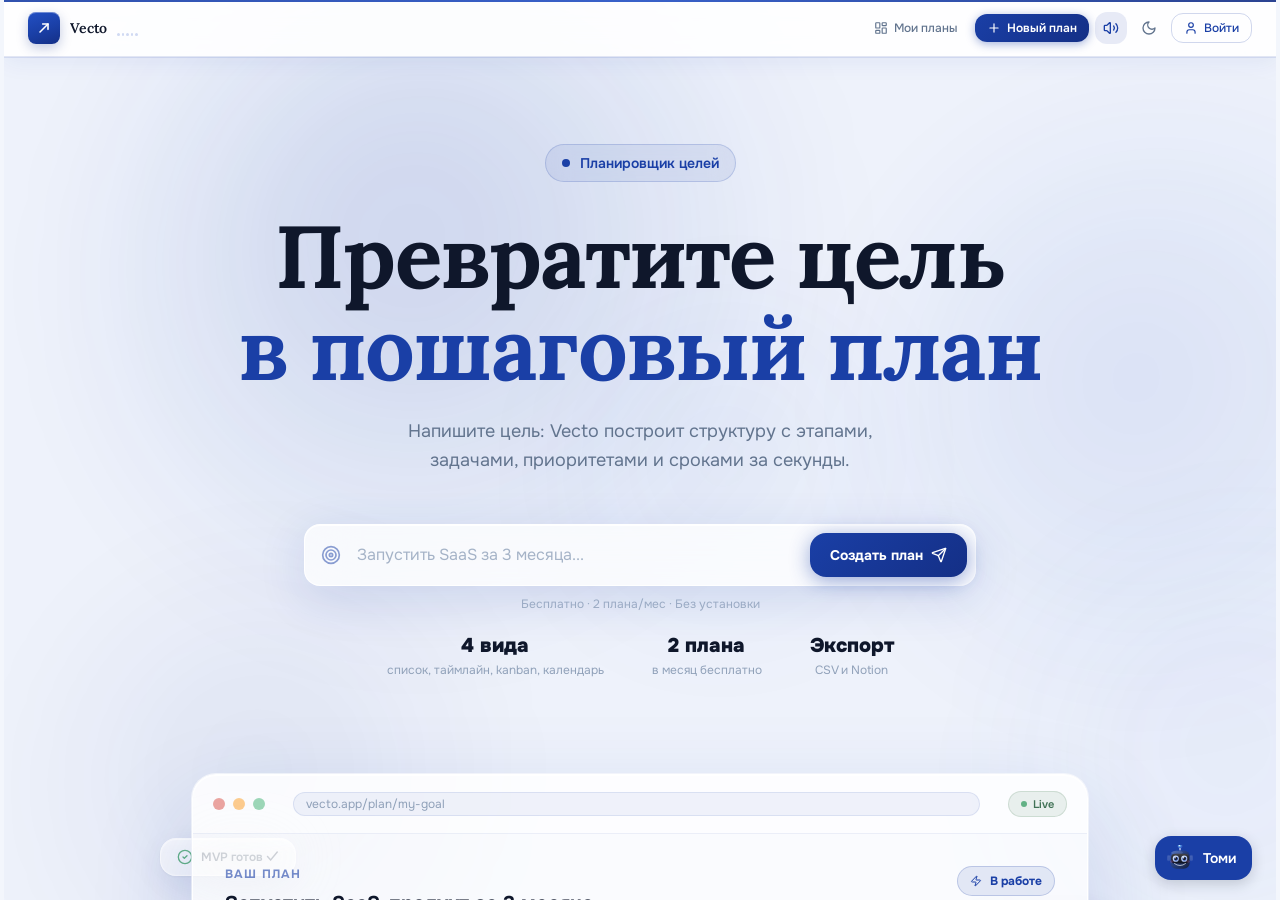
==== commit 1dde1989: "Откат выдачи пароля из админки (общий Auth: пароль один на все приложения) Co-Authored-By: Claude Op" ====
--- a/index.html
+++ b/index.html
@@ -10,8 +10,8 @@
       <meta name="robots" content="noindex, nofollow" />
       <style>html, body { height: 100%; margin: 0; } #root { height: 100%; }</style>
       
-      <script type="module" crossorigin src="/assets/index-45msWoeR.js"></script>
-      <link rel="stylesheet" crossorigin href="/assets/index-Dq1ri5mU.css">
+      <script type="module" crossorigin src="/assets/index-D_vh_TzO.js"></script>
+      <link rel="stylesheet" crossorigin href="/assets/index-BisRGJTM.css">
     </head>
 
     <body>
--- a/assets/index-BisRGJTM.css
+++ b/assets/index-BisRGJTM.css
@@ -0,0 +1 @@
+@import"https://fonts.googleapis.com/css2?family=Onest:wght@300;400;500;600;700&family=Lora:wght@500;600;700&display=swap";.driver-layer{width:auto!important;max-width:none!important;height:auto!important;max-height:none!important;color:inherit!important;pointer-events:none!important;background:0 0!important;border:0!important;margin:0!important;padding:0!important;position:fixed!important;top:0!important;right:0!important;bottom:0!important;left:0!important;overflow:visible!important}.driver-layer::backdrop{display:none}.driver-layer .driver-popover{pointer-events:auto}.driver-popover{all:unset;font-family:var(--driver-popover-font-family,"Helvetica Neue", Inter, ui-sans-serif, "Apple Color Emoji", Helvetica, Arial, sans-serif);box-sizing:border-box;color:#2d2d2d;z-index:1000000000;background-color:#fff;border-radius:5px;min-width:250px;max-width:300px;margin:0;padding:15px;position:fixed;top:0;right:0;box-shadow:0 1px 10px #0006}.driver-popover-title{zoom:1;margin:0;font-size:19px;font-weight:700;line-height:1.5;display:block;position:relative}.driver-popover-close-btn{all:unset;cursor:pointer;color:#d2d2d2;z-index:1;text-align:center;width:32px;height:28px;font-size:18px;font-weight:500;transition:color .2s;position:absolute;top:0;right:0}.driver-popover-close-btn:hover,.driver-popover-close-btn:focus-visible{color:#2d2d2d}.driver-popover-title[style*=block]+.driver-popover-description{margin-top:5px}.driver-popover-description{zoom:1;margin-bottom:0;font-size:14px;font-weight:400;line-height:1.5}.driver-popover-footer{text-align:right;zoom:1;justify-content:space-between;align-items:center;margin-top:15px;display:flex}.driver-popover-progress-text{color:#727272;zoom:1;font-size:13px;font-weight:400}.driver-popover-footer-btn{all:unset;box-sizing:border-box;color:#2d2d2d;cursor:pointer;zoom:1;background-color:#fff;border:1px solid #ccc;border-radius:3px;outline:0;padding:3px 7px;font-size:12px;line-height:1.3;text-decoration:none;display:inline-block}.driver-popover-footer .driver-popover-btn-disabled{opacity:.5;pointer-events:none}.driver-popover-footer-btn:hover,.driver-popover-footer-btn:focus{background-color:#f7f7f7}.driver-popover-navigation-btns{flex-grow:1;justify-content:flex-end;display:flex}.driver-popover-navigation-btns button+button{margin-left:4px}.driver-popover-arrow{content:"";border:5px solid #fff;position:absolute}.driver-popover-arrow-side-over{display:none}.driver-popover-arrow-side-left{border-top-color:#0000;border-bottom-color:#0000;border-right-color:#0000;left:100%}.driver-popover-arrow-side-right{border-top-color:#0000;border-bottom-color:#0000;border-left-color:#0000;right:100%}.driver-popover-arrow-side-top{border-bottom-color:#0000;border-left-color:#0000;border-right-color:#0000;top:100%}.driver-popover-arrow-side-bottom{border-top-color:#0000;border-left-color:#0000;border-right-color:#0000;bottom:100%}.driver-popover-arrow-side-center,.driver-popover-arrow-none{display:none}.driver-active .driver-overlay{pointer-events:none}.driver-active.driver-no-scroll{overflow:hidden}.driver-active *{pointer-events:none}.driver-active .driver-active-element,.driver-active .driver-active-element *,.driver-active .driver-allowed-element *,.driver-popover,.driver-popover *{pointer-events:auto}.driver-active .driver-allowed-element{pointer-events:auto;z-index:var(--driver-allowed-z-index,10001)}@keyframes animate-fade-in{0%{opacity:0}to{opacity:1}}.driver-fade .driver-overlay{animation:animate-fade-in var(--driver-animation-duration,.4s) ease-in-out}.driver-fade .driver-popover{animation:animate-fade-in var(--driver-animation-duration,.4s)}.driver-active-element-parent-no-scroll{overflow:hidden!important}.driver-no-interaction,.driver-no-interaction *{pointer-events:none!important}.driver-popover.driver-popover-waiting .driver-popover-title,.driver-popover.driver-popover-waiting .driver-popover-description,.driver-popover.driver-popover-waiting .driver-popover-footer{opacity:.55;transition:opacity .15s ease-in-out}@keyframes driver-nudge-shake{0%,to{transform:translate(0)}20%{transform:translate(calc(-1 * var(--driver-nudge-distance,6px)))}40%{transform:translate(var(--driver-nudge-distance,6px))}60%{transform:translate(calc(-.5 * var(--driver-nudge-distance,6px)))}80%{transform:translate(calc(.5 * var(--driver-nudge-distance,6px)))}}@keyframes driver-nudge-flash{0%{box-shadow:0 0 0 3px var(--driver-nudge-color,#f59e0b)}to{box-shadow:0 0 0 3px #0000}}.driver-popover.driver-popover-nudge{animation:driver-nudge-shake var(--driver-nudge-duration,.5s) ease-in-out}.driver-fade .driver-popover.driver-popover-nudge{animation:animate-fade-in var(--driver-animation-duration,.4s),driver-nudge-shake var(--driver-nudge-duration,.5s) ease-in-out}@media(prefers-reduced-motion:reduce){.driver-popover.driver-popover-nudge{animation:driver-nudge-flash var(--driver-nudge-duration,.5s) ease-out}.driver-fade .driver-popover.driver-popover-nudge{animation:animate-fade-in var(--driver-animation-duration,.4s),driver-nudge-flash var(--driver-nudge-duration,.5s) ease-out}}/*! tailwindcss v4.1.12 | MIT License | https://tailwindcss.com */@layer properties{@supports (((-webkit-hyphens:none)) and (not (margin-trim:inline))) or ((-moz-orient:inline) and (not (color:rgb(from red r g b)))){*,:before,:after,::backdrop{--tw-translate-x:0;--tw-translate-y:0;--tw-translate-z:0;--tw-rotate-x:initial;--tw-rotate-y:initial;--tw-rotate-z:initial;--tw-skew-x:initial;--tw-skew-y:initial;--tw-space-y-reverse:0;--tw-space-x-reverse:0;--tw-divide-y-reverse:0;--tw-border-style:solid;--tw-gradient-position:initial;--tw-gradient-from:#0000;--tw-gradient-via:#0000;--tw-gradient-to:#0000;--tw-gradient-stops:initial;--tw-gradient-via-stops:initial;--tw-gradient-from-position:0%;--tw-gradient-via-position:50%;--tw-gradient-to-position:100%;--tw-leading:initial;--tw-font-weight:initial;--tw-tracking:initial;--tw-ordinal:initial;--tw-slashed-zero:initial;--tw-numeric-figure:initial;--tw-numeric-spacing:initial;--tw-numeric-fraction:initial;--tw-shadow:0 0 #0000;--tw-shadow-color:initial;--tw-shadow-alpha:100%;--tw-inset-shadow:0 0 #0000;--tw-inset-shadow-color:initial;--tw-inset-shadow-alpha:100%;--tw-ring-color:initial;--tw-ring-shadow:0 0 #0000;--tw-inset-ring-color:initial;--tw-inset-ring-shadow:0 0 #0000;--tw-ring-inset:initial;--tw-ring-offset-width:0px;--tw-ring-offset-color:#fff;--tw-ring-offset-shadow:0 0 #0000;--tw-outline-style:solid;--tw-blur:initial;--tw-brightness:initial;--tw-contrast:initial;--tw-grayscale:initial;--tw-hue-rotate:initial;--tw-invert:initial;--tw-opacity:initial;--tw-saturate:initial;--tw-sepia:initial;--tw-drop-shadow:initial;--tw-drop-shadow-color:initial;--tw-drop-shadow-alpha:100%;--tw-drop-shadow-size:initial;--tw-backdrop-blur:initial;--tw-backdrop-brightness:initial;--tw-backdrop-contrast:initial;--tw-backdrop-grayscale:initial;--tw-backdrop-hue-rotate:initial;--tw-backdrop-invert:initial;--tw-backdrop-opacity:initial;--tw-backdrop-saturate:initial;--tw-backdrop-sepia:initial;--tw-duration:initial;--tw-ease:initial;--tw-scale-x:1;--tw-scale-y:1;--tw-scale-z:1;--tw-content:"";--tw-animation-delay:0s;--tw-animation-direction:normal;--tw-animation-duration:initial;--tw-animation-fill-mode:none;--tw-animation-iteration-count:1;--tw-enter-blur:0;--tw-enter-opacity:1;--tw-enter-rotate:0;--tw-enter-scale:1;--tw-enter-translate-x:0;--tw-enter-translate-y:0;--tw-exit-blur:0;--tw-exit-opacity:1;--tw-exit-rotate:0;--tw-exit-scale:1;--tw-exit-translate-x:0;--tw-exit-translate-y:0}}}@keyframes aurora-drift{0%,to{transform:translate(0)scale(1)}20%{transform:translate(4%,-6%)scale(1.06)}40%{transform:translate(-3%,4%)scale(.97)}60%{transform:translate(6%,2%)scale(1.04)}80%{transform:translate(-5%,-3%)scale(.98)}}@keyframes aurora-drift-b{0%,to{transform:translate(0)scale(1)}25%{transform:translate(-5%,7%)scale(1.08)}50%{transform:translate(4%,-4%)scale(.94)}75%{transform:translate(-2%,5%)scale(1.03)}}@keyframes aurora-drift-c{0%,to{transform:translate(0)scale(1)}33%{transform:translate(6%,3%)scale(1.1)}66%{transform:translate(-4%,-5%)scale(.96)}}@keyframes float-y{0%,to{transform:translateY(0)}50%{transform:translateY(-18px)}}@keyframes float-y-slow{0%,to{transform:translateY(0)}50%{transform:translateY(-10px)}}@keyframes shimmer-slide{0%{background-position:-200%}to{background-position:200%}}@keyframes spin-slow{0%{transform:rotate(0)}to{transform:rotate(360deg)}}@keyframes pulse-ring{0%,to{opacity:.35;transform:scale(1)}50%{opacity:.1;transform:scale(1.12)}}@keyframes gradient-flow{0%,to{background-position:0%}50%{background-position:100%}}@keyframes noise-shift{0%{background-position:0 0}to{background-position:100px 100px}}.glass-card{-webkit-backdrop-filter:blur(20px);background:#ffffffb3;border:1px solid #ffffffd9;box-shadow:0 8px 32px #2b2a2714,inset 0 1px #ffffffe6}.dark .glass-card{background:#ffffff0d;border:1px solid #ffffff17;box-shadow:0 8px 40px #0006,inset 0 1px #ffffff0f}.glass-heavy{-webkit-backdrop-filter:blur(28px);background:#ffffffd1;border:1px solid #fffffff2;box-shadow:0 12px 48px #2b2a271a,inset 0 1px #fff}.dark .glass-heavy{background:#1c1b19bf;border:1px solid #ffffff1a;box-shadow:0 12px 60px #00000080,inset 0 1px #ffffff12}.glass-subtle{-webkit-backdrop-filter:blur(12px);background:#ffffff73;border:1px solid #fff9}.dark .glass-subtle{background:#ffffff0a;border:1px solid #ffffff12}.shimmer-text{-webkit-text-fill-color:transparent;background:linear-gradient(90deg,#2b2a27,#8a847a 35%,#2b2a27,#57534c 65%,#2b2a27) 0 0/200%;-webkit-background-clip:text;background-clip:text;animation:4s linear infinite shimmer-slide}.aurora-blob{filter:blur(80px);pointer-events:none;will-change:transform;border-radius:50%;position:absolute}.aurora-a{animation:22s ease-in-out infinite aurora-drift}.aurora-b{animation:27s ease-in-out infinite aurora-drift-b}.aurora-c{animation:18s ease-in-out infinite aurora-drift-c}.float-anim{animation:3.5s ease-in-out infinite float-y}.float-anim-slow{animation:5s ease-in-out infinite float-y-slow}.gradient-flow-bg{background-size:200% 200%;animation:6s infinite gradient-flow}.noise-overlay:after{content:"";border-radius:inherit;opacity:.025;pointer-events:none;mix-blend-mode:overlay;background-image:url("data:image/svg+xml,%3Csvg viewBox='0 0 256 256' xmlns='http://www.w3.org/2000/svg'%3E%3Cfilter id='noise'%3E%3CfeTurbulence type='fractalNoise' baseFrequency='0.9' numOctaves='4' stitchTiles='stitch'/%3E%3C/filter%3E%3Crect width='100%25' height='100%25' filter='url(%23noise)' opacity='1'/%3E%3C/svg%3E");position:absolute;top:0;right:0;bottom:0;left:0}@layer theme{:root,:host{--font-sans:ui-sans-serif,system-ui,sans-serif,"Apple Color Emoji","Segoe UI Emoji","Segoe UI Symbol","Noto Color Emoji";--font-mono:ui-monospace,SFMono-Regular,Menlo,Monaco,Consolas,"Liberation Mono","Courier New",monospace;--color-red-50:oklch(97.1% .0084 25);--color-red-100:oklch(93.6% .0208 25);--color-red-200:oklch(88.5% .0403 25);--color-red-300:oklch(80.8% .0741 25);--color-red-400:oklch(70.4% .1242 25);--color-red-500:oklch(63.7% .154 25);--color-red-600:oklch(57.7% .1593 25);--color-red-700:oklch(50.5% .1384 25);--color-orange-400:oklch(82.8% .1323 70);--color-orange-500:oklch(76.9% .1316 70);--color-amber-50:oklch(98.7% .0154 70);--color-amber-100:oklch(96.2% .0413 70);--color-amber-200:oklch(92.4% .084 70);--color-amber-300:oklch(87.9% .1183 70);--color-amber-400:oklch(82.8% .1323 70);--color-amber-500:oklch(76.9% .1316 70);--color-amber-600:oklch(66.6% .1253 70);--color-amber-700:oklch(55.5% .1141 70);--color-amber-800:oklch(47.3% .0959 70);--color-yellow-400:oklch(82.8% .1323 70);--color-yellow-500:oklch(76.9% .1316 70);--color-green-50:oklch(97.9% .0126 158);--color-green-200:oklch(90.5% .0558 158);--color-green-300:oklch(84.5% .0858 158);--color-green-400:oklch(76.5% .1062 158);--color-green-500:oklch(69.6% .102 158);--color-green-600:oklch(59.6% .087 158);--color-green-700:oklch(50.8% .0708 158);--color-emerald-50:oklch(97.9% .0126 158);--color-emerald-100:oklch(95% .0312 158);--color-emerald-200:oklch(90.5% .0558 158);--color-emerald-300:oklch(84.5% .0858 158);--color-emerald-400:oklch(76.5% .1062 158);--color-emerald-500:oklch(69.6% .102 158);--color-emerald-600:oklch(59.6% .087 158);--color-emerald-700:oklch(50.8% .0708 158);--color-teal-50:oklch(97.9% .0126 158);--color-teal-300:oklch(84.5% .0858 158);--color-teal-500:oklch(69.6% .102 158);--color-teal-700:oklch(50.8% .0708 158);--color-sky-400:oklch(67.7% .152 262);--color-sky-500:oklch(56.3% .197 262);--color-blue-50:oklch(97% .013 262);--color-blue-100:oklch(93.2% .029 262);--color-blue-200:oklch(88.2% .054 262);--color-blue-300:oklch(77.9% .097 262);--color-blue-400:oklch(67.7% .152 262);--color-blue-500:oklch(56.3% .197 262);--color-blue-600:oklch(48.6% .225 262);--color-blue-700:oklch(42.8% .224 262);--color-blue-900:oklch(31.9% .134 262);--color-indigo-50:oklch(97% .013 262);--color-indigo-300:oklch(77.9% .097 262);--color-indigo-400:oklch(67.7% .152 262);--color-indigo-500:oklch(56.3% .197 262);--color-indigo-700:oklch(42.8% .224 262);--color-pink-400:oklch(70.4% .1242 25);--color-pink-500:oklch(63.7% .154 25);--color-slate-50:oklch(98.4% .003 247.858);--color-slate-100:oklch(96.8% .007 247.896);--color-slate-200:oklch(92.9% .013 255.508);--color-slate-300:oklch(86.9% .022 252.894);--color-slate-400:oklch(70.4% .04 256.788);--color-slate-500:oklch(55.4% .046 257.417);--color-slate-600:oklch(44.6% .043 257.281);--color-slate-700:oklch(37.2% .044 257.287);--color-slate-800:oklch(27.9% .041 260.031);--color-slate-900:oklch(20.8% .042 265.755);--color-gray-100:oklch(96.7% .003 264.542);--color-gray-500:oklch(55.1% .027 264.364);--color-black:#000;--color-white:#fff;--spacing:.25rem;--container-xs:20rem;--container-sm:24rem;--container-md:28rem;--container-lg:32rem;--container-xl:36rem;--container-2xl:42rem;--container-3xl:48rem;--container-4xl:56rem;--container-5xl:64rem;--container-6xl:72rem;--container-7xl:80rem;--text-xs:.75rem;--text-xs--line-height:calc(1/.75);--text-sm:.875rem;--text-sm--line-height:calc(1.25/.875);--text-base:1rem;--text-base--line-height: 1.5 ;--text-lg:1.125rem;--text-lg--line-height:calc(1.75/1.125);--text-xl:1.25rem;--text-xl--line-height:calc(1.75/1.25);--text-2xl:1.5rem;--text-2xl--line-height:calc(2/1.5);--text-3xl:1.875rem;--text-3xl--line-height: 1.2 ;--text-4xl:2.25rem;--text-4xl--line-height:calc(2.5/2.25);--text-5xl:3rem;--text-5xl--line-height:1;--font-weight-normal:400;--font-weight-medium:500;--font-weight-semibold:600;--font-weight-bold:700;--font-weight-black:900;--tracking-tight:-.025em;--tracking-wide:.025em;--tracking-wider:.05em;--tracking-widest:.1em;--leading-tight:1.25;--leading-snug:1.375;--leading-relaxed:1.625;--radius-xs:.125rem;--radius-2xl:1rem;--radius-3xl:1.5rem;--ease-in-out:cubic-bezier(.4,0,.2,1);--animate-spin:spin 1s linear infinite;--animate-ping:ping 1s cubic-bezier(0,0,.2,1)infinite;--animate-pulse:pulse 2s cubic-bezier(.4,0,.6,1)infinite;--blur-sm:8px;--blur-md:12px;--blur-xl:24px;--blur-2xl:40px;--blur-3xl:64px;--aspect-video:16/9;--default-transition-duration:.15s;--default-transition-timing-function:cubic-bezier(.4,0,.2,1);--default-font-family:var(--font-sans);--default-mono-font-family:var(--font-mono);--color-border:var(--border)}}@layer base{*,:after,:before,::backdrop{box-sizing:border-box;border:0 solid;margin:0;padding:0}::file-selector-button{box-sizing:border-box;border:0 solid;margin:0;padding:0}html,:host{-webkit-text-size-adjust:100%;-moz-tab-size:4;tab-size:4;line-height:1.5;font-family:var(--default-font-family,ui-sans-serif,system-ui,sans-serif,"Apple Color Emoji","Segoe UI Emoji","Segoe UI Symbol","Noto Color Emoji");font-feature-settings:var(--default-font-feature-settings,normal);font-variation-settings:var(--default-font-variation-settings,normal);-webkit-tap-highlight-color:transparent}hr{height:0;color:inherit;border-top-width:1px}abbr:where([title]){-webkit-text-decoration:underline dotted;text-decoration:underline dotted}h1,h2,h3,h4,h5,h6{font-size:inherit;font-weight:inherit}a{color:inherit;-webkit-text-decoration:inherit;text-decoration:inherit}b,strong{font-weight:bolder}code,kbd,samp,pre{font-family:var(--default-mono-font-family,ui-monospace,SFMono-Regular,Menlo,Monaco,Consolas,"Liberation Mono","Courier New",monospace);font-feature-settings:var(--default-mono-font-feature-settings,normal);font-variation-settings:var(--default-mono-font-variation-settings,normal);font-size:1em}small{font-size:80%}sub,sup{vertical-align:baseline;font-size:75%;line-height:0;position:relative}sub{bottom:-.25em}sup{top:-.5em}table{text-indent:0;border-color:inherit;border-collapse:collapse}:-moz-focusring{outline:auto}progress{vertical-align:baseline}summary{display:list-item}ol,ul,menu{list-style:none}img,svg,video,canvas,audio,iframe,embed,object{vertical-align:middle;display:block}img,video{max-width:100%;height:auto}button,input,select,optgroup,textarea{font:inherit;font-feature-settings:inherit;font-variation-settings:inherit;letter-spacing:inherit;color:inherit;opacity:1;background-color:#0000;border-radius:0}::file-selector-button{font:inherit;font-feature-settings:inherit;font-variation-settings:inherit;letter-spacing:inherit;color:inherit;opacity:1;background-color:#0000;border-radius:0}:where(select:is([multiple],[size])) optgroup{font-weight:bolder}:where(select:is([multiple],[size])) optgroup option{padding-inline-start:20px}::file-selector-button{margin-inline-end:4px}::placeholder{opacity:1}@supports (not ((-webkit-appearance:-apple-pay-button))) or (contain-intrinsic-size:1px){::placeholder{color:currentColor}@supports (color:color-mix(in lab,red,red)){::placeholder{color:color-mix(in oklab,currentcolor 50%,transparent)}}}textarea{resize:vertical}::-webkit-search-decoration{-webkit-appearance:none}::-webkit-date-and-time-value{min-height:1lh;text-align:inherit}::-webkit-datetime-edit{display:inline-flex}::-webkit-datetime-edit-fields-wrapper{padding:0}::-webkit-datetime-edit{padding-block:0}::-webkit-datetime-edit-year-field{padding-block:0}::-webkit-datetime-edit-month-field{padding-block:0}::-webkit-datetime-edit-day-field{padding-block:0}::-webkit-datetime-edit-hour-field{padding-block:0}::-webkit-datetime-edit-minute-field{padding-block:0}::-webkit-datetime-edit-second-field{padding-block:0}::-webkit-datetime-edit-millisecond-field{padding-block:0}::-webkit-datetime-edit-meridiem-field{padding-block:0}::-webkit-calendar-picker-indicator{line-height:1}:-moz-ui-invalid{box-shadow:none}button,input:where([type=button],[type=reset],[type=submit]){-webkit-appearance:button;-moz-appearance:button;appearance:button}::file-selector-button{-webkit-appearance:button;-moz-appearance:button;appearance:button}::-webkit-inner-spin-button{height:auto}::-webkit-outer-spin-button{height:auto}[hidden]:where(:not([hidden=until-found])){display:none!important}*{border-color:var(--border);outline-color:var(--ring)}@supports (color:color-mix(in lab,red,red)){*{outline-color:color-mix(in oklab,var(--ring)50%,transparent)}}body{background-color:var(--background);color:var(--foreground)}html{font-size:var(--font-size)}h1{font-size:var(--text-2xl);font-weight:var(--font-weight-medium);line-height:1.5}h2{font-size:var(--text-xl);font-weight:var(--font-weight-medium);line-height:1.5}h3{font-size:var(--text-lg);font-weight:var(--font-weight-medium);line-height:1.5}h4,label,button{font-size:var(--text-base);font-weight:var(--font-weight-medium);line-height:1.5}input{font-size:var(--text-base);font-weight:var(--font-weight-normal);line-height:1.5}}@layer components;@layer utilities{.\@container\/card-header{container:card-header/inline-size}.pointer-events-none{pointer-events:none}.collapse{visibility:collapse}.invisible{visibility:hidden}.visible{visibility:visible}.sr-only{clip:rect(0,0,0,0);white-space:nowrap;border-width:0;width:1px;height:1px;margin:-1px;padding:0;position:absolute;overflow:hidden}.absolute{position:absolute}.fixed{position:fixed}.relative{position:relative}.static{position:static}.sticky{position:sticky}.-inset-1{inset:calc(var(--spacing)*-1)}.-inset-4{inset:calc(var(--spacing)*-4)}.-inset-\[3px\]{top:-3px;right:-3px;bottom:-3px;left:-3px}.inset-0{inset:calc(var(--spacing)*0)}.inset-\[-4px\]{top:-4px;right:-4px;bottom:-4px;left:-4px}.inset-x-0{inset-inline:calc(var(--spacing)*0)}.inset-x-3{inset-inline:calc(var(--spacing)*3)}.inset-y-0{inset-block:calc(var(--spacing)*0)}.-top-1{top:calc(var(--spacing)*-1)}.-top-3{top:calc(var(--spacing)*-3)}.-top-5{top:calc(var(--spacing)*-5)}.-top-12{top:calc(var(--spacing)*-12)}.-top-16{top:calc(var(--spacing)*-16)}.-top-20{top:calc(var(--spacing)*-20)}.-top-\[14px\]{top:-14px}.top-0{top:calc(var(--spacing)*0)}.top-0\.5{top:calc(var(--spacing)*.5)}.top-1{top:calc(var(--spacing)*1)}.top-1\.5{top:calc(var(--spacing)*1.5)}.top-1\/2{top:50%}.top-2{top:calc(var(--spacing)*2)}.top-2\.5{top:calc(var(--spacing)*2.5)}.top-3{top:calc(var(--spacing)*3)}.top-3\.5{top:calc(var(--spacing)*3.5)}.top-4{top:calc(var(--spacing)*4)}.top-16{top:calc(var(--spacing)*16)}.top-24{top:calc(var(--spacing)*24)}.top-32{top:calc(var(--spacing)*32)}.top-\[1px\]{top:1px}.top-\[50\%\]{top:50%}.top-\[60\%\]{top:60%}.top-full{top:100%}.-right-0\.5{right:calc(var(--spacing)*-.5)}.-right-6{right:calc(var(--spacing)*-6)}.-right-12{right:calc(var(--spacing)*-12)}.-right-16{right:calc(var(--spacing)*-16)}.-right-20{right:calc(var(--spacing)*-20)}.right-0{right:calc(var(--spacing)*0)}.right-1{right:calc(var(--spacing)*1)}.right-1\.5{right:calc(var(--spacing)*1.5)}.right-1\/4{right:25%}.right-2{right:calc(var(--spacing)*2)}.right-2\.5{right:calc(var(--spacing)*2.5)}.right-3{right:calc(var(--spacing)*3)}.right-3\.5{right:calc(var(--spacing)*3.5)}.right-4{right:calc(var(--spacing)*4)}.right-5{right:calc(var(--spacing)*5)}.right-10{right:calc(var(--spacing)*10)}.right-\[33\%\]{right:33%}.-bottom-12{bottom:calc(var(--spacing)*-12)}.-bottom-16{bottom:calc(var(--spacing)*-16)}.-bottom-\[6px\]{bottom:-6px}.bottom-0{bottom:calc(var(--spacing)*0)}.bottom-1{bottom:calc(var(--spacing)*1)}.bottom-3{bottom:calc(var(--spacing)*3)}.bottom-5{bottom:calc(var(--spacing)*5)}.bottom-6{bottom:calc(var(--spacing)*6)}.bottom-20{bottom:calc(var(--spacing)*20)}.bottom-24{bottom:calc(var(--spacing)*24)}.bottom-full{bottom:100%}.-left-8{left:calc(var(--spacing)*-8)}.-left-10{left:calc(var(--spacing)*-10)}.-left-12{left:calc(var(--spacing)*-12)}.-left-16{left:calc(var(--spacing)*-16)}.left-0{left:calc(var(--spacing)*0)}.left-1{left:calc(var(--spacing)*1)}.left-1\/2{left:50%}.left-1\/3{left:33.3333%}.left-1\/4{left:25%}.left-2{left:calc(var(--spacing)*2)}.left-2\.5{left:calc(var(--spacing)*2.5)}.left-3{left:calc(var(--spacing)*3)}.left-3\.5{left:calc(var(--spacing)*3.5)}.left-4{left:calc(var(--spacing)*4)}.left-6{left:calc(var(--spacing)*6)}.left-\[33\%\]{left:33%}.left-\[50\%\]{left:50%}.isolate{isolation:isolate}.-z-10{z-index:-10}.z-0{z-index:0}.z-10{z-index:10}.z-20{z-index:20}.z-30{z-index:30}.z-40{z-index:40}.z-50{z-index:50}.z-\[1\]{z-index:1}.z-\[5\]{z-index:5}.z-\[60\]{z-index:60}.z-\[90\]{z-index:90}.z-\[100\]{z-index:100}.z-\[101\]{z-index:101}.z-\[999\]{z-index:999}.z-\[9000\]{z-index:9000}.z-\[9100\]{z-index:9100}.z-\[9998\]{z-index:9998}.z-\[9999\]{z-index:9999}.z-\[10100\]{z-index:10100}.col-start-2{grid-column-start:2}.row-span-2{grid-row:span 2/span 2}.row-start-1{grid-row-start:1}.container{width:100%}@media(min-width:40rem){.container{max-width:40rem}}@media(min-width:48rem){.container{max-width:48rem}}@media(min-width:64rem){.container{max-width:64rem}}@media(min-width:80rem){.container{max-width:80rem}}@media(min-width:96rem){.container{max-width:96rem}}.-mx-0\.5{margin-inline:calc(var(--spacing)*-.5)}.-mx-1{margin-inline:calc(var(--spacing)*-1)}.mx-0\.5{margin-inline:calc(var(--spacing)*.5)}.mx-2{margin-inline:calc(var(--spacing)*2)}.mx-3{margin-inline:calc(var(--spacing)*3)}.mx-3\.5{margin-inline:calc(var(--spacing)*3.5)}.mx-4{margin-inline:calc(var(--spacing)*4)}.mx-auto{margin-inline:auto}.my-0\.5{margin-block:calc(var(--spacing)*.5)}.my-1{margin-block:calc(var(--spacing)*1)}.my-2{margin-block:calc(var(--spacing)*2)}.my-3{margin-block:calc(var(--spacing)*3)}.-mt-0\.5{margin-top:calc(var(--spacing)*-.5)}.-mt-1{margin-top:calc(var(--spacing)*-1)}.-mt-2{margin-top:calc(var(--spacing)*-2)}.-mt-4{margin-top:calc(var(--spacing)*-4)}.-mt-6{margin-top:calc(var(--spacing)*-6)}.-mt-10{margin-top:calc(var(--spacing)*-10)}.mt-0\.5{margin-top:calc(var(--spacing)*.5)}.mt-1{margin-top:calc(var(--spacing)*1)}.mt-1\.5{margin-top:calc(var(--spacing)*1.5)}.mt-2{margin-top:calc(var(--spacing)*2)}.mt-2\.5{margin-top:calc(var(--spacing)*2.5)}.mt-3{margin-top:calc(var(--spacing)*3)}.mt-4{margin-top:calc(var(--spacing)*4)}.mt-5{margin-top:calc(var(--spacing)*5)}.mt-6{margin-top:calc(var(--spacing)*6)}.mt-8{margin-top:calc(var(--spacing)*8)}.mt-10{margin-top:calc(var(--spacing)*10)}.mt-12{margin-top:calc(var(--spacing)*12)}.mt-auto{margin-top:auto}.-mr-1{margin-right:calc(var(--spacing)*-1)}.mr-0\.5{margin-right:calc(var(--spacing)*.5)}.mr-1{margin-right:calc(var(--spacing)*1)}.mr-1\.5{margin-right:calc(var(--spacing)*1.5)}.mr-2{margin-right:calc(var(--spacing)*2)}.mr-4{margin-right:calc(var(--spacing)*4)}.-mb-px{margin-bottom:-1px}.mb-0\.5{margin-bottom:calc(var(--spacing)*.5)}.mb-1{margin-bottom:calc(var(--spacing)*1)}.mb-1\.5{margin-bottom:calc(var(--spacing)*1.5)}.mb-2{margin-bottom:calc(var(--spacing)*2)}.mb-2\.5{margin-bottom:calc(var(--spacing)*2.5)}.mb-3{margin-bottom:calc(var(--spacing)*3)}.mb-4{margin-bottom:calc(var(--spacing)*4)}.mb-5{margin-bottom:calc(var(--spacing)*5)}.mb-6{margin-bottom:calc(var(--spacing)*6)}.mb-7{margin-bottom:calc(var(--spacing)*7)}.mb-8{margin-bottom:calc(var(--spacing)*8)}.mb-10{margin-bottom:calc(var(--spacing)*10)}.mb-12{margin-bottom:calc(var(--spacing)*12)}.mb-16{margin-bottom:calc(var(--spacing)*16)}.-ml-0\.5{margin-left:calc(var(--spacing)*-.5)}.-ml-4{margin-left:calc(var(--spacing)*-4)}.ml-0\.5{margin-left:calc(var(--spacing)*.5)}.ml-1{margin-left:calc(var(--spacing)*1)}.ml-1\.5{margin-left:calc(var(--spacing)*1.5)}.ml-2{margin-left:calc(var(--spacing)*2)}.ml-4{margin-left:calc(var(--spacing)*4)}.ml-5{margin-left:calc(var(--spacing)*5)}.ml-auto{margin-left:auto}.line-clamp-1{-webkit-line-clamp:1;-webkit-box-orient:vertical;display:-webkit-box;overflow:hidden}.line-clamp-2{-webkit-line-clamp:2;-webkit-box-orient:vertical;display:-webkit-box;overflow:hidden}.block{display:block}.flex{display:flex}.grid{display:grid}.hidden{display:none}.inline{display:inline}.inline-block{display:inline-block}.inline-flex{display:inline-flex}.table{display:table}.table-caption{display:table-caption}.table-cell{display:table-cell}.table-row{display:table-row}.field-sizing-content{field-sizing:content}.aspect-square{aspect-ratio:1}.aspect-video{aspect-ratio:var(--aspect-video)}.size-2{width:calc(var(--spacing)*2);height:calc(var(--spacing)*2)}.size-2\.5{width:calc(var(--spacing)*2.5);height:calc(var(--spacing)*2.5)}.size-3{width:calc(var(--spacing)*3);height:calc(var(--spacing)*3)}.size-3\.5{width:calc(var(--spacing)*3.5);height:calc(var(--spacing)*3.5)}.size-4{width:calc(var(--spacing)*4);height:calc(var(--spacing)*4)}.size-7{width:calc(var(--spacing)*7);height:calc(var(--spacing)*7)}.size-8{width:calc(var(--spacing)*8);height:calc(var(--spacing)*8)}.size-9{width:calc(var(--spacing)*9);height:calc(var(--spacing)*9)}.size-10{width:calc(var(--spacing)*10);height:calc(var(--spacing)*10)}.size-full{width:100%;height:100%}.h-0{height:calc(var(--spacing)*0)}.h-0\.5{height:calc(var(--spacing)*.5)}.h-1{height:calc(var(--spacing)*1)}.h-1\.5{height:calc(var(--spacing)*1.5)}.h-1\/2{height:50%}.h-2{height:calc(var(--spacing)*2)}.h-2\.5{height:calc(var(--spacing)*2.5)}.h-3{height:calc(var(--spacing)*3)}.h-3\.5{height:calc(var(--spacing)*3.5)}.h-4{height:calc(var(--spacing)*4)}.h-4\.5{height:calc(var(--spacing)*4.5)}.h-5{height:calc(var(--spacing)*5)}.h-6{height:calc(var(--spacing)*6)}.h-7{height:calc(var(--spacing)*7)}.h-8{height:calc(var(--spacing)*8)}.h-9{height:calc(var(--spacing)*9)}.h-10{height:calc(var(--spacing)*10)}.h-11{height:calc(var(--spacing)*11)}.h-12{height:calc(var(--spacing)*12)}.h-14{height:calc(var(--spacing)*14)}.h-16{height:calc(var(--spacing)*16)}.h-20{height:calc(var(--spacing)*20)}.h-24{height:calc(var(--spacing)*24)}.h-32{height:calc(var(--spacing)*32)}.h-36{height:calc(var(--spacing)*36)}.h-40{height:calc(var(--spacing)*40)}.h-48{height:calc(var(--spacing)*48)}.h-56{height:calc(var(--spacing)*56)}.h-64{height:calc(var(--spacing)*64)}.h-80{height:calc(var(--spacing)*80)}.h-96{height:calc(var(--spacing)*96)}.h-\[1\.15rem\]{height:1.15rem}.h-\[1px\]{height:1px}.h-\[3px\]{height:3px}.h-\[22px\]{height:22px}.h-\[52px\]{height:52px}.h-\[58px\]{height:58px}.h-\[calc\(100\%-1px\)\]{height:calc(100% - 1px)}.h-\[var\(--radix-navigation-menu-viewport-height\)\]{height:var(--radix-navigation-menu-viewport-height)}.h-\[var\(--radix-select-trigger-height\)\]{height:var(--radix-select-trigger-height)}.h-auto{height:auto}.h-full{height:100%}.h-px{height:1px}.h-screen{height:100vh}.h-svh{height:100svh}.max-h-\(--radix-context-menu-content-available-height\){max-height:var(--radix-context-menu-content-available-height)}.max-h-\(--radix-dropdown-menu-content-available-height\){max-height:var(--radix-dropdown-menu-content-available-height)}.max-h-\(--radix-select-content-available-height\){max-height:var(--radix-select-content-available-height)}.max-h-44{max-height:calc(var(--spacing)*44)}.max-h-48{max-height:calc(var(--spacing)*48)}.max-h-52{max-height:calc(var(--spacing)*52)}.max-h-\[50vh\]{max-height:50vh}.max-h-\[85vh\]{max-height:85vh}.max-h-\[90vh\]{max-height:90vh}.max-h-\[92vh\]{max-height:92vh}.max-h-\[95vh\]{max-height:95vh}.max-h-\[140px\]{max-height:140px}.max-h-\[300px\]{max-height:300px}.min-h-0{min-height:calc(var(--spacing)*0)}.min-h-4{min-height:calc(var(--spacing)*4)}.min-h-16{min-height:calc(var(--spacing)*16)}.min-h-44{min-height:calc(var(--spacing)*44)}.min-h-48{min-height:calc(var(--spacing)*48)}.min-h-\[32px\]{min-height:32px}.min-h-\[44px\]{min-height:44px}.min-h-\[72px\]{min-height:72px}.min-h-screen{min-height:100vh}.min-h-svh{min-height:100svh}.w-\(--sidebar-width\){width:var(--sidebar-width)}.w-0{width:calc(var(--spacing)*0)}.w-0\.5{width:calc(var(--spacing)*.5)}.w-1{width:calc(var(--spacing)*1)}.w-1\.5{width:calc(var(--spacing)*1.5)}.w-2{width:calc(var(--spacing)*2)}.w-2\.5{width:calc(var(--spacing)*2.5)}.w-3{width:calc(var(--spacing)*3)}.w-3\.5{width:calc(var(--spacing)*3.5)}.w-3\/4{width:75%}.w-4{width:calc(var(--spacing)*4)}.w-4\.5{width:calc(var(--spacing)*4.5)}.w-5{width:calc(var(--spacing)*5)}.w-6{width:calc(var(--spacing)*6)}.w-7{width:calc(var(--spacing)*7)}.w-8{width:calc(var(--spacing)*8)}.w-9{width:calc(var(--spacing)*9)}.w-10{width:calc(var(--spacing)*10)}.w-11{width:calc(var(--spacing)*11)}.w-12{width:calc(var(--spacing)*12)}.w-14{width:calc(var(--spacing)*14)}.w-16{width:calc(var(--spacing)*16)}.w-20{width:calc(var(--spacing)*20)}.w-24{width:calc(var(--spacing)*24)}.w-28{width:calc(var(--spacing)*28)}.w-32{width:calc(var(--spacing)*32)}.w-36{width:calc(var(--spacing)*36)}.w-40{width:calc(var(--spacing)*40)}.w-48{width:calc(var(--spacing)*48)}.w-52{width:calc(var(--spacing)*52)}.w-56{width:calc(var(--spacing)*56)}.w-64{width:calc(var(--spacing)*64)}.w-72{width:calc(var(--spacing)*72)}.w-80{width:calc(var(--spacing)*80)}.w-96{width:calc(var(--spacing)*96)}.w-\[2px\]{width:2px}.w-\[3px\]{width:3px}.w-\[22px\]{width:22px}.w-\[52px\]{width:52px}.w-\[100px\]{width:100px}.w-\[480px\]{width:480px}.w-\[calc\(100vw-32px\)\]{width:calc(100vw - 32px)}.w-auto{width:auto}.w-fit{width:fit-content}.w-full{width:100%}.w-max{width:max-content}.w-px{width:1px}.max-w-\(--skeleton-width\){max-width:var(--skeleton-width)}.max-w-2xl{max-width:var(--container-2xl)}.max-w-3xl{max-width:var(--container-3xl)}.max-w-4xl{max-width:var(--container-4xl)}.max-w-5xl{max-width:var(--container-5xl)}.max-w-6xl{max-width:var(--container-6xl)}.max-w-7xl{max-width:var(--container-7xl)}.max-w-20{max-width:calc(var(--spacing)*20)}.max-w-\[55\%\]{max-width:55%}.max-w-\[85\%\]{max-width:85%}.max-w-\[100px\]{max-width:100px}.max-w-\[120px\]{max-width:120px}.max-w-\[200px\]{max-width:200px}.max-w-\[220px\]{max-width:220px}.max-w-\[260px\]{max-width:260px}.max-w-\[780px\]{max-width:780px}.max-w-\[1400px\]{max-width:1400px}.max-w-\[calc\(100\%-2rem\)\]{max-width:calc(100% - 2rem)}.max-w-lg{max-width:var(--container-lg)}.max-w-max{max-width:max-content}.max-w-md{max-width:var(--container-md)}.max-w-sm{max-width:var(--container-sm)}.max-w-xl{max-width:var(--container-xl)}.max-w-xs{max-width:var(--container-xs)}.min-w-0{min-width:calc(var(--spacing)*0)}.min-w-5{min-width:calc(var(--spacing)*5)}.min-w-8{min-width:calc(var(--spacing)*8)}.min-w-9{min-width:calc(var(--spacing)*9)}.min-w-10{min-width:calc(var(--spacing)*10)}.min-w-28{min-width:calc(var(--spacing)*28)}.min-w-\[8rem\]{min-width:8rem}.min-w-\[12rem\]{min-width:12rem}.min-w-\[120px\]{min-width:120px}.min-w-\[140px\]{min-width:140px}.min-w-\[180px\]{min-width:180px}.min-w-\[200px\]{min-width:200px}.min-w-\[var\(--radix-select-trigger-width\)\]{min-width:var(--radix-select-trigger-width)}.min-w-max{min-width:max-content}.flex-1{flex:1}.flex-none{flex:none}.shrink-0{flex-shrink:0}.grow{flex-grow:1}.grow-0{flex-grow:0}.basis-full{flex-basis:100%}.caption-bottom{caption-side:bottom}.border-collapse{border-collapse:collapse}.origin-\(--radix-context-menu-content-transform-origin\){transform-origin:var(--radix-context-menu-content-transform-origin)}.origin-\(--radix-dropdown-menu-content-transform-origin\){transform-origin:var(--radix-dropdown-menu-content-transform-origin)}.origin-\(--radix-hover-card-content-transform-origin\){transform-origin:var(--radix-hover-card-content-transform-origin)}.origin-\(--radix-menubar-content-transform-origin\){transform-origin:var(--radix-menubar-content-transform-origin)}.origin-\(--radix-popover-content-transform-origin\){transform-origin:var(--radix-popover-content-transform-origin)}.origin-\(--radix-select-content-transform-origin\){transform-origin:var(--radix-select-content-transform-origin)}.origin-\(--radix-tooltip-content-transform-origin\){transform-origin:var(--radix-tooltip-content-transform-origin)}.-translate-x-1\/2{--tw-translate-x: -50% ;translate:var(--tw-translate-x)var(--tw-translate-y)}.-translate-x-px{--tw-translate-x:-1px;translate:var(--tw-translate-x)var(--tw-translate-y)}.translate-x-\[-50\%\]{--tw-translate-x:-50%;translate:var(--tw-translate-x)var(--tw-translate-y)}.translate-x-px{--tw-translate-x:1px;translate:var(--tw-translate-x)var(--tw-translate-y)}.-translate-y-1\/2{--tw-translate-y: -50% ;translate:var(--tw-translate-x)var(--tw-translate-y)}.translate-y-0\.5{--tw-translate-y:calc(var(--spacing)*.5);translate:var(--tw-translate-x)var(--tw-translate-y)}.translate-y-4{--tw-translate-y:calc(var(--spacing)*4);translate:var(--tw-translate-x)var(--tw-translate-y)}.translate-y-\[-50\%\]{--tw-translate-y:-50%;translate:var(--tw-translate-x)var(--tw-translate-y)}.translate-y-\[calc\(-50\%_-_2px\)\]{--tw-translate-y: calc(-50% - 2px) ;translate:var(--tw-translate-x)var(--tw-translate-y)}.-rotate-90{rotate:-90deg}.rotate-45{rotate:45deg}.rotate-90{rotate:90deg}.rotate-180{rotate:180deg}.transform{transform:var(--tw-rotate-x,)var(--tw-rotate-y,)var(--tw-rotate-z,)var(--tw-skew-x,)var(--tw-skew-y,)}.animate-caret-blink{animation:1.25s ease-out infinite caret-blink}.animate-in{animation:enter var(--tw-animation-duration,var(--tw-duration,.15s))var(--tw-ease,ease)var(--tw-animation-delay,0s)var(--tw-animation-iteration-count,1)var(--tw-animation-direction,normal)var(--tw-animation-fill-mode,none)}.animate-ping{animation:var(--animate-ping)}.animate-pulse{animation:var(--animate-pulse)}.animate-spin{animation:var(--animate-spin)}.cursor-default{cursor:default}.cursor-grab{cursor:grab}.cursor-not-allowed{cursor:not-allowed}.cursor-pointer{cursor:pointer}.touch-manipulation{touch-action:manipulation}.touch-none{touch-action:none}.resize{resize:both}.resize-none{resize:none}.scroll-my-1{scroll-margin-block:calc(var(--spacing)*1)}.scroll-py-1{scroll-padding-block:calc(var(--spacing)*1)}.list-inside{list-style-position:inside}.list-disc{list-style-type:disc}.list-none{list-style-type:none}.appearance-none{-webkit-appearance:none;-moz-appearance:none;appearance:none}.auto-rows-min{grid-auto-rows:min-content}.grid-cols-1{grid-template-columns:repeat(1,minmax(0,1fr))}.grid-cols-2{grid-template-columns:repeat(2,minmax(0,1fr))}.grid-cols-3{grid-template-columns:repeat(3,minmax(0,1fr))}.grid-cols-4{grid-template-columns:repeat(4,minmax(0,1fr))}.grid-cols-7{grid-template-columns:repeat(7,minmax(0,1fr))}.grid-cols-\[0_1fr\]{grid-template-columns:0 1fr}.grid-rows-\[auto_auto\]{grid-template-rows:auto auto}.flex-col{flex-direction:column}.flex-col-reverse{flex-direction:column-reverse}.flex-row{flex-direction:row}.flex-row-reverse{flex-direction:row-reverse}.flex-wrap{flex-wrap:wrap}.items-baseline{align-items:baseline}.items-center{align-items:center}.items-end{align-items:flex-end}.items-start{align-items:flex-start}.items-stretch{align-items:stretch}.justify-around{justify-content:space-around}.justify-between{justify-content:space-between}.justify-center{justify-content:center}.justify-end{justify-content:flex-end}.justify-items-start{justify-items:start}.gap-0{gap:calc(var(--spacing)*0)}.gap-0\.5{gap:calc(var(--spacing)*.5)}.gap-1{gap:calc(var(--spacing)*1)}.gap-1\.5{gap:calc(var(--spacing)*1.5)}.gap-2{gap:calc(var(--spacing)*2)}.gap-2\.5{gap:calc(var(--spacing)*2.5)}.gap-3{gap:calc(var(--spacing)*3)}.gap-3\.5{gap:calc(var(--spacing)*3.5)}.gap-4{gap:calc(var(--spacing)*4)}.gap-5{gap:calc(var(--spacing)*5)}.gap-6{gap:calc(var(--spacing)*6)}.gap-8{gap:calc(var(--spacing)*8)}.gap-12{gap:calc(var(--spacing)*12)}.gap-\[2px\]{gap:2px}.gap-\[3px\]{gap:3px}.gap-px{gap:1px}:where(.space-y-0\.5>:not(:last-child)){--tw-space-y-reverse:0;margin-block-start:calc(calc(var(--spacing)*.5)*var(--tw-space-y-reverse));margin-block-end:calc(calc(var(--spacing)*.5)*calc(1 - var(--tw-space-y-reverse)))}:where(.space-y-1>:not(:last-child)){--tw-space-y-reverse:0;margin-block-start:calc(calc(var(--spacing)*1)*var(--tw-space-y-reverse));margin-block-end:calc(calc(var(--spacing)*1)*calc(1 - var(--tw-space-y-reverse)))}:where(.space-y-1\.5>:not(:last-child)){--tw-space-y-reverse:0;margin-block-start:calc(calc(var(--spacing)*1.5)*var(--tw-space-y-reverse));margin-block-end:calc(calc(var(--spacing)*1.5)*calc(1 - var(--tw-space-y-reverse)))}:where(.space-y-2>:not(:last-child)){--tw-space-y-reverse:0;margin-block-start:calc(calc(var(--spacing)*2)*var(--tw-space-y-reverse));margin-block-end:calc(calc(var(--spacing)*2)*calc(1 - var(--tw-space-y-reverse)))}:where(.space-y-2\.5>:not(:last-child)){--tw-space-y-reverse:0;margin-block-start:calc(calc(var(--spacing)*2.5)*var(--tw-space-y-reverse));margin-block-end:calc(calc(var(--spacing)*2.5)*calc(1 - var(--tw-space-y-reverse)))}:where(.space-y-3>:not(:last-child)){--tw-space-y-reverse:0;margin-block-start:calc(calc(var(--spacing)*3)*var(--tw-space-y-reverse));margin-block-end:calc(calc(var(--spacing)*3)*calc(1 - var(--tw-space-y-reverse)))}:where(.space-y-3\.5>:not(:last-child)){--tw-space-y-reverse:0;margin-block-start:calc(calc(var(--spacing)*3.5)*var(--tw-space-y-reverse));margin-block-end:calc(calc(var(--spacing)*3.5)*calc(1 - var(--tw-space-y-reverse)))}:where(.space-y-4>:not(:last-child)){--tw-space-y-reverse:0;margin-block-start:calc(calc(var(--spacing)*4)*var(--tw-space-y-reverse));margin-block-end:calc(calc(var(--spacing)*4)*calc(1 - var(--tw-space-y-reverse)))}:where(.space-y-5>:not(:last-child)){--tw-space-y-reverse:0;margin-block-start:calc(calc(var(--spacing)*5)*var(--tw-space-y-reverse));margin-block-end:calc(calc(var(--spacing)*5)*calc(1 - var(--tw-space-y-reverse)))}:where(.space-y-6>:not(:last-child)){--tw-space-y-reverse:0;margin-block-start:calc(calc(var(--spacing)*6)*var(--tw-space-y-reverse));margin-block-end:calc(calc(var(--spacing)*6)*calc(1 - var(--tw-space-y-reverse)))}:where(.space-y-8>:not(:last-child)){--tw-space-y-reverse:0;margin-block-start:calc(calc(var(--spacing)*8)*var(--tw-space-y-reverse));margin-block-end:calc(calc(var(--spacing)*8)*calc(1 - var(--tw-space-y-reverse)))}:where(.space-y-10>:not(:last-child)){--tw-space-y-reverse:0;margin-block-start:calc(calc(var(--spacing)*10)*var(--tw-space-y-reverse));margin-block-end:calc(calc(var(--spacing)*10)*calc(1 - var(--tw-space-y-reverse)))}.gap-x-3{column-gap:calc(var(--spacing)*3)}.gap-x-4{column-gap:calc(var(--spacing)*4)}:where(.space-x-1>:not(:last-child)){--tw-space-x-reverse:0;margin-inline-start:calc(calc(var(--spacing)*1)*var(--tw-space-x-reverse));margin-inline-end:calc(calc(var(--spacing)*1)*calc(1 - var(--tw-space-x-reverse)))}.gap-y-0\.5{row-gap:calc(var(--spacing)*.5)}.gap-y-1{row-gap:calc(var(--spacing)*1)}.gap-y-2{row-gap:calc(var(--spacing)*2)}:where(.divide-y>:not(:last-child)){--tw-divide-y-reverse:0;border-bottom-style:var(--tw-border-style);border-top-style:var(--tw-border-style);border-top-width:calc(1px*var(--tw-divide-y-reverse));border-bottom-width:calc(1px*calc(1 - var(--tw-divide-y-reverse)))}:where(.divide-slate-100>:not(:last-child)){border-color:var(--color-slate-100)}.self-center{align-self:center}.self-start{align-self:flex-start}.justify-self-end{justify-self:flex-end}.truncate{text-overflow:ellipsis;white-space:nowrap;overflow:hidden}.overflow-auto{overflow:auto}.overflow-hidden{overflow:hidden}.overflow-visible{overflow:visible}.overflow-x-auto{overflow-x:auto}.overflow-x-hidden{overflow-x:hidden}.overflow-y-auto{overflow-y:auto}.rounded{border-radius:.25rem}.rounded-2xl{border-radius:var(--radius-2xl)}.rounded-3xl{border-radius:var(--radius-3xl)}.rounded-\[2px\]{border-radius:2px}.rounded-\[4px\]{border-radius:4px}.rounded-\[18px\]{border-radius:18px}.rounded-\[20px\]{border-radius:20px}.rounded-\[28\%\]{border-radius:28%}.rounded-\[28px\]{border-radius:28px}.rounded-\[inherit\]{border-radius:inherit}.rounded-full{border-radius:3.40282e38px}.rounded-lg{border-radius:var(--radius)}.rounded-md{border-radius:calc(var(--radius) - 2px)}.rounded-none{border-radius:0}.rounded-sm{border-radius:calc(var(--radius) - 4px)}.rounded-xl{border-radius:calc(var(--radius) + 4px)}.rounded-xs{border-radius:var(--radius-xs)}.rounded-t-3xl{border-top-left-radius:var(--radius-3xl);border-top-right-radius:var(--radius-3xl)}.rounded-t-sm{border-top-left-radius:calc(var(--radius) - 4px);border-top-right-radius:calc(var(--radius) - 4px)}.rounded-t-xl{border-top-left-radius:calc(var(--radius) + 4px);border-top-right-radius:calc(var(--radius) + 4px)}.rounded-l-md{border-top-left-radius:calc(var(--radius) - 2px);border-bottom-left-radius:calc(var(--radius) - 2px)}.rounded-tl-sm{border-top-left-radius:calc(var(--radius) - 4px)}.rounded-br-sm{border-bottom-right-radius:calc(var(--radius) - 4px)}.rounded-bl-sm{border-bottom-left-radius:calc(var(--radius) - 4px)}.border{border-style:var(--tw-border-style);border-width:1px}.border-0{border-style:var(--tw-border-style);border-width:0}.border-2{border-style:var(--tw-border-style);border-width:2px}.border-4{border-style:var(--tw-border-style);border-width:4px}.border-\[1\.5px\]{border-style:var(--tw-border-style);border-width:1.5px}.border-y{border-block-style:var(--tw-border-style);border-block-width:1px}.border-t{border-top-style:var(--tw-border-style);border-top-width:1px}.border-t-2{border-top-style:var(--tw-border-style);border-top-width:2px}.border-r{border-right-style:var(--tw-border-style);border-right-width:1px}.border-b{border-bottom-style:var(--tw-border-style);border-bottom-width:1px}.border-b-0{border-bottom-style:var(--tw-border-style);border-bottom-width:0}.border-b-2{border-bottom-style:var(--tw-border-style);border-bottom-width:2px}.border-l{border-left-style:var(--tw-border-style);border-left-width:1px}.border-dashed{--tw-border-style:dashed;border-style:dashed}.border-none{--tw-border-style:none;border-style:none}.border-\(--color-border\){border-color:var(--color-border)}.border-\[\#1a3fa6\]{border-color:#1a3fa6}.border-\[\#1a3fa6\]\/10{border-color:#1a3fa61a}.border-\[\#1a3fa6\]\/12{border-color:#1a3fa61f}.border-\[\#1a3fa6\]\/15{border-color:#1a3fa626}.border-\[\#1a3fa6\]\/18{border-color:#1a3fa62e}.border-\[\#1a3fa6\]\/20{border-color:#1a3fa633}.border-\[\#1a3fa6\]\/25{border-color:#1a3fa640}.border-\[\#1a3fa6\]\/30{border-color:#1a3fa64d}.border-\[\#1a3fa6\]\/35{border-color:#1a3fa659}.border-\[\#1a3fa6\]\/40{border-color:#1a3fa666}.border-\[\#1a3fa6\]\/50{border-color:#1a3fa680}.border-\[\#1a3fa6\]\/60{border-color:#1a3fa699}.border-\[\#5b8a6b\]{border-color:#5b8a6b}.border-\[\#5b8a6b\]\/20{border-color:#5b8a6b33}.border-\[\#5b8a6b\]\/25{border-color:#5b8a6b40}.border-\[\#5b8a6b\]\/30{border-color:#5b8a6b4d}.border-\[\#2350c4\]\/15{border-color:#2350c426}.border-\[\#a9c0f2\]{border-color:#a9c0f2}.border-amber-200{border-color:var(--color-amber-200)}.border-amber-500\/20{border-color:#e9a44c33}@supports (color:color-mix(in lab,red,red)){.border-amber-500\/20{border-color:color-mix(in oklab,var(--color-amber-500)20%,transparent)}}.border-amber-500\/25{border-color:#e9a44c40}@supports (color:color-mix(in lab,red,red)){.border-amber-500\/25{border-color:color-mix(in oklab,var(--color-amber-500)25%,transparent)}}.border-amber-500\/30{border-color:#e9a44c4d}@supports (color:color-mix(in lab,red,red)){.border-amber-500\/30{border-color:color-mix(in oklab,var(--color-amber-500)30%,transparent)}}.border-black\/10{border-color:#0000001a}@supports (color:color-mix(in lab,red,red)){.border-black\/10{border-color:color-mix(in oklab,var(--color-black)10%,transparent)}}.border-blue-200{border-color:var(--color-blue-200)}.border-blue-400\/25{border-color:#6295f440}@supports (color:color-mix(in lab,red,red)){.border-blue-400\/25{border-color:color-mix(in oklab,var(--color-blue-400)25%,transparent)}}.border-blue-500\/25{border-color:#2e6ce740}@supports (color:color-mix(in lab,red,red)){.border-blue-500\/25{border-color:color-mix(in oklab,var(--color-blue-500)25%,transparent)}}.border-blue-500\/30{border-color:#2e6ce74d}@supports (color:color-mix(in lab,red,red)){.border-blue-500\/30{border-color:color-mix(in oklab,var(--color-blue-500)30%,transparent)}}.border-border\/50{border-color:var(--border)}@supports (color:color-mix(in lab,red,red)){.border-border\/50{border-color:color-mix(in oklab,var(--border)50%,transparent)}}.border-current{border-color:currentColor}.border-emerald-200{border-color:var(--color-emerald-200)}.border-emerald-300{border-color:var(--color-emerald-300)}.border-emerald-500\/15{border-color:#62b08526}@supports (color:color-mix(in lab,red,red)){.border-emerald-500\/15{border-color:color-mix(in oklab,var(--color-emerald-500)15%,transparent)}}.border-emerald-500\/20{border-color:#62b08533}@supports (color:color-mix(in lab,red,red)){.border-emerald-500\/20{border-color:color-mix(in oklab,var(--color-emerald-500)20%,transparent)}}.border-emerald-500\/25{border-color:#62b08540}@supports (color:color-mix(in lab,red,red)){.border-emerald-500\/25{border-color:color-mix(in oklab,var(--color-emerald-500)25%,transparent)}}.border-emerald-500\/30{border-color:#62b0854d}@supports (color:color-mix(in lab,red,red)){.border-emerald-500\/30{border-color:color-mix(in oklab,var(--color-emerald-500)30%,transparent)}}.border-emerald-500\/35{border-color:#62b08559}@supports (color:color-mix(in lab,red,red)){.border-emerald-500\/35{border-color:color-mix(in oklab,var(--color-emerald-500)35%,transparent)}}.border-green-200{border-color:var(--color-green-200)}.border-green-400\/50{border-color:#74c79980}@supports (color:color-mix(in lab,red,red)){.border-green-400\/50{border-color:color-mix(in oklab,var(--color-green-400)50%,transparent)}}.border-green-500\/25{border-color:#62b08540}@supports (color:color-mix(in lab,red,red)){.border-green-500\/25{border-color:color-mix(in oklab,var(--color-green-500)25%,transparent)}}.border-indigo-500\/25{border-color:#2e6ce740}@supports (color:color-mix(in lab,red,red)){.border-indigo-500\/25{border-color:color-mix(in oklab,var(--color-indigo-500)25%,transparent)}}.border-input{border-color:var(--input)}.border-orange-500\/25{border-color:#e9a44c40}@supports (color:color-mix(in lab,red,red)){.border-orange-500\/25{border-color:color-mix(in oklab,var(--color-orange-500)25%,transparent)}}.border-primary{border-color:var(--primary)}.border-red-100{border-color:var(--color-red-100)}.border-red-200{border-color:var(--color-red-200)}.border-red-300{border-color:var(--color-red-300)}.border-red-400\/30{border-color:#e37f784d}@supports (color:color-mix(in lab,red,red)){.border-red-400\/30{border-color:color-mix(in oklab,var(--color-red-400)30%,transparent)}}.border-red-400\/60{border-color:#e37f7899}@supports (color:color-mix(in lab,red,red)){.border-red-400\/60{border-color:color-mix(in oklab,var(--color-red-400)60%,transparent)}}.border-red-500\/20{border-color:#d95f5a33}@supports (color:color-mix(in lab,red,red)){.border-red-500\/20{border-color:color-mix(in oklab,var(--color-red-500)20%,transparent)}}.border-red-500\/22{border-color:#d95f5a38}@supports (color:color-mix(in lab,red,red)){.border-red-500\/22{border-color:color-mix(in oklab,var(--color-red-500)22%,transparent)}}.border-red-500\/25{border-color:#d95f5a40}@supports (color:color-mix(in lab,red,red)){.border-red-500\/25{border-color:color-mix(in oklab,var(--color-red-500)25%,transparent)}}.border-red-500\/30{border-color:#d95f5a4d}@supports (color:color-mix(in lab,red,red)){.border-red-500\/30{border-color:color-mix(in oklab,var(--color-red-500)30%,transparent)}}.border-red-500\/35{border-color:#d95f5a59}@supports (color:color-mix(in lab,red,red)){.border-red-500\/35{border-color:color-mix(in oklab,var(--color-red-500)35%,transparent)}}.border-sidebar-border{border-color:var(--sidebar-border)}.border-sky-500\/25{border-color:#2e6ce740}@supports (color:color-mix(in lab,red,red)){.border-sky-500\/25{border-color:color-mix(in oklab,var(--color-sky-500)25%,transparent)}}.border-slate-50{border-color:var(--color-slate-50)}.border-slate-100{border-color:var(--color-slate-100)}.border-slate-200{border-color:var(--color-slate-200)}.border-slate-200\/60{border-color:#e2e8f099}@supports (color:color-mix(in lab,red,red)){.border-slate-200\/60{border-color:color-mix(in oklab,var(--color-slate-200)60%,transparent)}}.border-slate-200\/80{border-color:#e2e8f0cc}@supports (color:color-mix(in lab,red,red)){.border-slate-200\/80{border-color:color-mix(in oklab,var(--color-slate-200)80%,transparent)}}.border-slate-300{border-color:var(--color-slate-300)}.border-transparent{border-color:#0000}.border-white\/5{border-color:#ffffff0d}@supports (color:color-mix(in lab,red,red)){.border-white\/5{border-color:color-mix(in oklab,var(--color-white)5%,transparent)}}.border-white\/6{border-color:#ffffff0f}@supports (color:color-mix(in lab,red,red)){.border-white\/6{border-color:color-mix(in oklab,var(--color-white)6%,transparent)}}.border-white\/8{border-color:#ffffff14}@supports (color:color-mix(in lab,red,red)){.border-white\/8{border-color:color-mix(in oklab,var(--color-white)8%,transparent)}}.border-white\/10{border-color:#ffffff1a}@supports (color:color-mix(in lab,red,red)){.border-white\/10{border-color:color-mix(in oklab,var(--color-white)10%,transparent)}}.border-white\/12{border-color:#ffffff1f}@supports (color:color-mix(in lab,red,red)){.border-white\/12{border-color:color-mix(in oklab,var(--color-white)12%,transparent)}}.border-white\/15{border-color:#ffffff26}@supports (color:color-mix(in lab,red,red)){.border-white\/15{border-color:color-mix(in oklab,var(--color-white)15%,transparent)}}.border-white\/20{border-color:#fff3}@supports (color:color-mix(in lab,red,red)){.border-white\/20{border-color:color-mix(in oklab,var(--color-white)20%,transparent)}}.border-white\/30{border-color:#ffffff4d}@supports (color:color-mix(in lab,red,red)){.border-white\/30{border-color:color-mix(in oklab,var(--color-white)30%,transparent)}}.border-white\/40{border-color:#fff6}@supports (color:color-mix(in lab,red,red)){.border-white\/40{border-color:color-mix(in oklab,var(--color-white)40%,transparent)}}.border-yellow-500\/25{border-color:#e9a44c40}@supports (color:color-mix(in lab,red,red)){.border-yellow-500\/25{border-color:color-mix(in oklab,var(--color-yellow-500)25%,transparent)}}.border-t-\[\#1a3fa6\]{border-top-color:#1a3fa6}.border-t-transparent{border-top-color:#0000}.border-t-white{border-top-color:var(--color-white)}.border-l-transparent{border-left-color:#0000}.bg-\(--color-bg\){background-color:var(--color-bg)}.bg-\[\#0b0f1a\]{background-color:#0b0f1a}.bg-\[\#0b0f1a\]\/95{background-color:#0b0f1af2}.bg-\[\#0e121c\]{background-color:#0e121c}.bg-\[\#1a3fa6\]{background-color:#1a3fa6}.bg-\[\#1a3fa6\]\/3{background-color:#1a3fa608}.bg-\[\#1a3fa6\]\/4{background-color:#1a3fa60a}.bg-\[\#1a3fa6\]\/5{background-color:#1a3fa60d}.bg-\[\#1a3fa6\]\/8{background-color:#1a3fa614}.bg-\[\#1a3fa6\]\/10{background-color:#1a3fa61a}.bg-\[\#1a3fa6\]\/12{background-color:#1a3fa61f}.bg-\[\#1a3fa6\]\/15{background-color:#1a3fa626}.bg-\[\#1a3fa6\]\/20{background-color:#1a3fa633}.bg-\[\#1a3fa6\]\/25{background-color:#1a3fa640}.bg-\[\#1a3fa6\]\/50{background-color:#1a3fa680}.bg-\[\#1a3fa6\]\/60{background-color:#1a3fa699}.bg-\[\#1a3fa6\]\/80{background-color:#1a3fa6cc}.bg-\[\#1a3fa6\]\/\[0\.03\]{background-color:#1a3fa608}.bg-\[\#1a1817\]{background-color:#1a1817}.bg-\[\#5b8a6b\]{background-color:#5b8a6b}.bg-\[\#5b8a6b\]\/5{background-color:#5b8a6b0d}.bg-\[\#5b8a6b\]\/10{background-color:#5b8a6b1a}.bg-\[\#5b8a6b\]\/12{background-color:#5b8a6b1f}.bg-\[\#5b8a6b\]\/15{background-color:#5b8a6b26}.bg-\[\#0088cc\]{background-color:#08c}.bg-\[\#0088cc\]\/12{background-color:#0088cc1f}.bg-\[\#142f86\]{background-color:#142f86}.bg-\[\#2350c4\]\/8{background-color:#2350c414}.bg-\[\#a9c0f2\]{background-color:#a9c0f2}.bg-\[\#b98a3e\]{background-color:#b98a3e}.bg-\[\#e8edf6\]\/60{background-color:#e8edf699}.bg-\[\#eef2fb\]{background-color:#eef2fb}.bg-\[\#f0f9ff\]{background-color:#f0f9ff}.bg-\[\#f3f6fc\]{background-color:#f3f6fc}.bg-accent{background-color:var(--accent)}.bg-amber-50{background-color:var(--color-amber-50)}.bg-amber-50\/60{background-color:#fffaf399}@supports (color:color-mix(in lab,red,red)){.bg-amber-50\/60{background-color:color-mix(in oklab,var(--color-amber-50)60%,transparent)}}.bg-amber-100{background-color:var(--color-amber-100)}.bg-amber-400\/70{background-color:#fdb75fb3}@supports (color:color-mix(in lab,red,red)){.bg-amber-400\/70{background-color:color-mix(in oklab,var(--color-amber-400)70%,transparent)}}.bg-amber-500{background-color:var(--color-amber-500)}.bg-amber-500\/10{background-color:#e9a44c1a}@supports (color:color-mix(in lab,red,red)){.bg-amber-500\/10{background-color:color-mix(in oklab,var(--color-amber-500)10%,transparent)}}.bg-amber-500\/15{background-color:#e9a44c26}@supports (color:color-mix(in lab,red,red)){.bg-amber-500\/15{background-color:color-mix(in oklab,var(--color-amber-500)15%,transparent)}}.bg-amber-500\/20{background-color:#e9a44c33}@supports (color:color-mix(in lab,red,red)){.bg-amber-500\/20{background-color:color-mix(in oklab,var(--color-amber-500)20%,transparent)}}.bg-background{background-color:var(--background)}.bg-black\/40{background-color:#0006}@supports (color:color-mix(in lab,red,red)){.bg-black\/40{background-color:color-mix(in oklab,var(--color-black)40%,transparent)}}.bg-black\/50{background-color:#00000080}@supports (color:color-mix(in lab,red,red)){.bg-black\/50{background-color:color-mix(in oklab,var(--color-black)50%,transparent)}}.bg-black\/60{background-color:#0009}@supports (color:color-mix(in lab,red,red)){.bg-black\/60{background-color:color-mix(in oklab,var(--color-black)60%,transparent)}}.bg-black\/70{background-color:#000000b3}@supports (color:color-mix(in lab,red,red)){.bg-black\/70{background-color:color-mix(in oklab,var(--color-black)70%,transparent)}}.bg-black\/90{background-color:#000000e6}@supports (color:color-mix(in lab,red,red)){.bg-black\/90{background-color:color-mix(in oklab,var(--color-black)90%,transparent)}}.bg-blue-50{background-color:var(--color-blue-50)}.bg-blue-300{background-color:var(--color-blue-300)}.bg-blue-400{background-color:var(--color-blue-400)}.bg-blue-500{background-color:var(--color-blue-500)}.bg-blue-500\/5{background-color:#2e6ce70d}@supports (color:color-mix(in lab,red,red)){.bg-blue-500\/5{background-color:color-mix(in oklab,var(--color-blue-500)5%,transparent)}}.bg-blue-500\/10{background-color:#2e6ce71a}@supports (color:color-mix(in lab,red,red)){.bg-blue-500\/10{background-color:color-mix(in oklab,var(--color-blue-500)10%,transparent)}}.bg-blue-500\/15{background-color:#2e6ce726}@supports (color:color-mix(in lab,red,red)){.bg-blue-500\/15{background-color:color-mix(in oklab,var(--color-blue-500)15%,transparent)}}.bg-border{background-color:var(--border)}.bg-card{background-color:var(--card)}.bg-current{background-color:currentColor}.bg-destructive{background-color:var(--destructive)}.bg-emerald-50{background-color:var(--color-emerald-50)}.bg-emerald-50\/50{background-color:#f2fbf580}@supports (color:color-mix(in lab,red,red)){.bg-emerald-50\/50{background-color:color-mix(in oklab,var(--color-emerald-50)50%,transparent)}}.bg-emerald-50\/60{background-color:#f2fbf599}@supports (color:color-mix(in lab,red,red)){.bg-emerald-50\/60{background-color:color-mix(in oklab,var(--color-emerald-50)60%,transparent)}}.bg-emerald-100{background-color:var(--color-emerald-100)}.bg-emerald-400{background-color:var(--color-emerald-400)}.bg-emerald-400\/70{background-color:#74c799b3}@supports (color:color-mix(in lab,red,red)){.bg-emerald-400\/70{background-color:color-mix(in oklab,var(--color-emerald-400)70%,transparent)}}.bg-emerald-500{background-color:var(--color-emerald-500)}.bg-emerald-500\/5{background-color:#62b0850d}@supports (color:color-mix(in lab,red,red)){.bg-emerald-500\/5{background-color:color-mix(in oklab,var(--color-emerald-500)5%,transparent)}}.bg-emerald-500\/10{background-color:#62b0851a}@supports (color:color-mix(in lab,red,red)){.bg-emerald-500\/10{background-color:color-mix(in oklab,var(--color-emerald-500)10%,transparent)}}.bg-emerald-500\/12{background-color:#62b0851f}@supports (color:color-mix(in lab,red,red)){.bg-emerald-500\/12{background-color:color-mix(in oklab,var(--color-emerald-500)12%,transparent)}}.bg-emerald-500\/15{background-color:#62b08526}@supports (color:color-mix(in lab,red,red)){.bg-emerald-500\/15{background-color:color-mix(in oklab,var(--color-emerald-500)15%,transparent)}}.bg-emerald-500\/20{background-color:#62b08533}@supports (color:color-mix(in lab,red,red)){.bg-emerald-500\/20{background-color:color-mix(in oklab,var(--color-emerald-500)20%,transparent)}}.bg-emerald-500\/\[0\.04\]{background-color:#62b0850a}@supports (color:color-mix(in lab,red,red)){.bg-emerald-500\/\[0\.04\]{background-color:color-mix(in oklab,var(--color-emerald-500)4%,transparent)}}.bg-foreground{background-color:var(--foreground)}.bg-gray-100{background-color:var(--color-gray-100)}.bg-gray-500{background-color:var(--color-gray-500)}.bg-green-50{background-color:var(--color-green-50)}.bg-green-500\/10{background-color:#62b0851a}@supports (color:color-mix(in lab,red,red)){.bg-green-500\/10{background-color:color-mix(in oklab,var(--color-green-500)10%,transparent)}}.bg-indigo-50{background-color:var(--color-indigo-50)}.bg-indigo-500\/15{background-color:#2e6ce726}@supports (color:color-mix(in lab,red,red)){.bg-indigo-500\/15{background-color:color-mix(in oklab,var(--color-indigo-500)15%,transparent)}}.bg-input-background{background-color:var(--input-background)}.bg-muted,.bg-muted\/50{background-color:var(--muted)}@supports (color:color-mix(in lab,red,red)){.bg-muted\/50{background-color:color-mix(in oklab,var(--muted)50%,transparent)}}.bg-orange-500\/10{background-color:#e9a44c1a}@supports (color:color-mix(in lab,red,red)){.bg-orange-500\/10{background-color:color-mix(in oklab,var(--color-orange-500)10%,transparent)}}.bg-orange-500\/12{background-color:#e9a44c1f}@supports (color:color-mix(in lab,red,red)){.bg-orange-500\/12{background-color:color-mix(in oklab,var(--color-orange-500)12%,transparent)}}.bg-orange-500\/15{background-color:#e9a44c26}@supports (color:color-mix(in lab,red,red)){.bg-orange-500\/15{background-color:color-mix(in oklab,var(--color-orange-500)15%,transparent)}}.bg-pink-400\/80{background-color:#e37f78cc}@supports (color:color-mix(in lab,red,red)){.bg-pink-400\/80{background-color:color-mix(in oklab,var(--color-pink-400)80%,transparent)}}.bg-pink-500\/15{background-color:#d95f5a26}@supports (color:color-mix(in lab,red,red)){.bg-pink-500\/15{background-color:color-mix(in oklab,var(--color-pink-500)15%,transparent)}}.bg-popover{background-color:var(--popover)}.bg-primary,.bg-primary\/20{background-color:var(--primary)}@supports (color:color-mix(in lab,red,red)){.bg-primary\/20{background-color:color-mix(in oklab,var(--primary)20%,transparent)}}.bg-red-50{background-color:var(--color-red-50)}.bg-red-50\/50{background-color:#fbf3f380}@supports (color:color-mix(in lab,red,red)){.bg-red-50\/50{background-color:color-mix(in oklab,var(--color-red-50)50%,transparent)}}.bg-red-50\/60{background-color:#fbf3f399}@supports (color:color-mix(in lab,red,red)){.bg-red-50\/60{background-color:color-mix(in oklab,var(--color-red-50)60%,transparent)}}.bg-red-100{background-color:var(--color-red-100)}.bg-red-400{background-color:var(--color-red-400)}.bg-red-400\/70{background-color:#e37f78b3}@supports (color:color-mix(in lab,red,red)){.bg-red-400\/70{background-color:color-mix(in oklab,var(--color-red-400)70%,transparent)}}.bg-red-500{background-color:var(--color-red-500)}.bg-red-500\/5{background-color:#d95f5a0d}@supports (color:color-mix(in lab,red,red)){.bg-red-500\/5{background-color:color-mix(in oklab,var(--color-red-500)5%,transparent)}}.bg-red-500\/10{background-color:#d95f5a1a}@supports (color:color-mix(in lab,red,red)){.bg-red-500\/10{background-color:color-mix(in oklab,var(--color-red-500)10%,transparent)}}.bg-red-500\/12{background-color:#d95f5a1f}@supports (color:color-mix(in lab,red,red)){.bg-red-500\/12{background-color:color-mix(in oklab,var(--color-red-500)12%,transparent)}}.bg-red-500\/15{background-color:#d95f5a26}@supports (color:color-mix(in lab,red,red)){.bg-red-500\/15{background-color:color-mix(in oklab,var(--color-red-500)15%,transparent)}}.bg-red-500\/20{background-color:#d95f5a33}@supports (color:color-mix(in lab,red,red)){.bg-red-500\/20{background-color:color-mix(in oklab,var(--color-red-500)20%,transparent)}}.bg-red-600{background-color:var(--color-red-600)}.bg-secondary{background-color:var(--secondary)}.bg-sidebar{background-color:var(--sidebar)}.bg-sidebar-border{background-color:var(--sidebar-border)}.bg-sky-500\/15{background-color:#2e6ce726}@supports (color:color-mix(in lab,red,red)){.bg-sky-500\/15{background-color:color-mix(in oklab,var(--color-sky-500)15%,transparent)}}.bg-slate-50{background-color:var(--color-slate-50)}.bg-slate-50\/50{background-color:#f8fafc80}@supports (color:color-mix(in lab,red,red)){.bg-slate-50\/50{background-color:color-mix(in oklab,var(--color-slate-50)50%,transparent)}}.bg-slate-50\/80{background-color:#f8fafccc}@supports (color:color-mix(in lab,red,red)){.bg-slate-50\/80{background-color:color-mix(in oklab,var(--color-slate-50)80%,transparent)}}.bg-slate-100{background-color:var(--color-slate-100)}.bg-slate-200{background-color:var(--color-slate-200)}.bg-slate-300{background-color:var(--color-slate-300)}.bg-slate-400{background-color:var(--color-slate-400)}.bg-slate-900{background-color:var(--color-slate-900)}.bg-slate-900\/30{background-color:#0f172b4d}@supports (color:color-mix(in lab,red,red)){.bg-slate-900\/30{background-color:color-mix(in oklab,var(--color-slate-900)30%,transparent)}}.bg-slate-900\/40{background-color:#0f172b66}@supports (color:color-mix(in lab,red,red)){.bg-slate-900\/40{background-color:color-mix(in oklab,var(--color-slate-900)40%,transparent)}}.bg-slate-900\/50{background-color:#0f172b80}@supports (color:color-mix(in lab,red,red)){.bg-slate-900\/50{background-color:color-mix(in oklab,var(--color-slate-900)50%,transparent)}}.bg-slate-900\/60{background-color:#0f172b99}@supports (color:color-mix(in lab,red,red)){.bg-slate-900\/60{background-color:color-mix(in oklab,var(--color-slate-900)60%,transparent)}}.bg-teal-50{background-color:var(--color-teal-50)}.bg-transparent{background-color:#0000}.bg-white{background-color:var(--color-white)}.bg-white\/2{background-color:#ffffff05}@supports (color:color-mix(in lab,red,red)){.bg-white\/2{background-color:color-mix(in oklab,var(--color-white)2%,transparent)}}.bg-white\/3{background-color:#ffffff08}@supports (color:color-mix(in lab,red,red)){.bg-white\/3{background-color:color-mix(in oklab,var(--color-white)3%,transparent)}}.bg-white\/4{background-color:#ffffff0a}@supports (color:color-mix(in lab,red,red)){.bg-white\/4{background-color:color-mix(in oklab,var(--color-white)4%,transparent)}}.bg-white\/5{background-color:#ffffff0d}@supports (color:color-mix(in lab,red,red)){.bg-white\/5{background-color:color-mix(in oklab,var(--color-white)5%,transparent)}}.bg-white\/6{background-color:#ffffff0f}@supports (color:color-mix(in lab,red,red)){.bg-white\/6{background-color:color-mix(in oklab,var(--color-white)6%,transparent)}}.bg-white\/7{background-color:#ffffff12}@supports (color:color-mix(in lab,red,red)){.bg-white\/7{background-color:color-mix(in oklab,var(--color-white)7%,transparent)}}.bg-white\/8{background-color:#ffffff14}@supports (color:color-mix(in lab,red,red)){.bg-white\/8{background-color:color-mix(in oklab,var(--color-white)8%,transparent)}}.bg-white\/9{background-color:#ffffff17}@supports (color:color-mix(in lab,red,red)){.bg-white\/9{background-color:color-mix(in oklab,var(--color-white)9%,transparent)}}.bg-white\/10{background-color:#ffffff1a}@supports (color:color-mix(in lab,red,red)){.bg-white\/10{background-color:color-mix(in oklab,var(--color-white)10%,transparent)}}.bg-white\/15{background-color:#ffffff26}@supports (color:color-mix(in lab,red,red)){.bg-white\/15{background-color:color-mix(in oklab,var(--color-white)15%,transparent)}}.bg-white\/20{background-color:#fff3}@supports (color:color-mix(in lab,red,red)){.bg-white\/20{background-color:color-mix(in oklab,var(--color-white)20%,transparent)}}.bg-white\/50{background-color:#ffffff80}@supports (color:color-mix(in lab,red,red)){.bg-white\/50{background-color:color-mix(in oklab,var(--color-white)50%,transparent)}}.bg-white\/60{background-color:#fff9}@supports (color:color-mix(in lab,red,red)){.bg-white\/60{background-color:color-mix(in oklab,var(--color-white)60%,transparent)}}.bg-white\/70{background-color:#ffffffb3}@supports (color:color-mix(in lab,red,red)){.bg-white\/70{background-color:color-mix(in oklab,var(--color-white)70%,transparent)}}.bg-white\/80{background-color:#fffc}@supports (color:color-mix(in lab,red,red)){.bg-white\/80{background-color:color-mix(in oklab,var(--color-white)80%,transparent)}}.bg-white\/90{background-color:#ffffffe6}@supports (color:color-mix(in lab,red,red)){.bg-white\/90{background-color:color-mix(in oklab,var(--color-white)90%,transparent)}}.bg-white\/92{background-color:#ffffffeb}@supports (color:color-mix(in lab,red,red)){.bg-white\/92{background-color:color-mix(in oklab,var(--color-white)92%,transparent)}}.bg-white\/95{background-color:#fffffff2}@supports (color:color-mix(in lab,red,red)){.bg-white\/95{background-color:color-mix(in oklab,var(--color-white)95%,transparent)}}.bg-yellow-500\/12{background-color:#e9a44c1f}@supports (color:color-mix(in lab,red,red)){.bg-yellow-500\/12{background-color:color-mix(in oklab,var(--color-yellow-500)12%,transparent)}}.bg-yellow-500\/15{background-color:#e9a44c26}@supports (color:color-mix(in lab,red,red)){.bg-yellow-500\/15{background-color:color-mix(in oklab,var(--color-yellow-500)15%,transparent)}}.bg-gradient-to-b{--tw-gradient-position:to bottom in oklab;background-image:linear-gradient(var(--tw-gradient-stops))}.bg-gradient-to-br{--tw-gradient-position:to bottom right in oklab;background-image:linear-gradient(var(--tw-gradient-stops))}.bg-gradient-to-r{--tw-gradient-position:to right in oklab;background-image:linear-gradient(var(--tw-gradient-stops))}.from-\[\#1a3fa6\]{--tw-gradient-from:#1a3fa6;--tw-gradient-stops:var(--tw-gradient-via-stops,var(--tw-gradient-position),var(--tw-gradient-from)var(--tw-gradient-from-position),var(--tw-gradient-to)var(--tw-gradient-to-position))}.from-\[\#1a3fa6\]\/5{--tw-gradient-from:oklab(41.2822% -.0160194 -.170343/.05);--tw-gradient-stops:var(--tw-gradient-via-stops,var(--tw-gradient-position),var(--tw-gradient-from)var(--tw-gradient-from-position),var(--tw-gradient-to)var(--tw-gradient-to-position))}.from-\[\#1a3fa6\]\/8{--tw-gradient-from:oklab(41.2822% -.0160194 -.170343/.08);--tw-gradient-stops:var(--tw-gradient-via-stops,var(--tw-gradient-position),var(--tw-gradient-from)var(--tw-gradient-from-position),var(--tw-gradient-to)var(--tw-gradient-to-position))}.from-\[\#1a3fa6\]\/10{--tw-gradient-from:oklab(41.2822% -.0160194 -.170343/.1);--tw-gradient-stops:var(--tw-gradient-via-stops,var(--tw-gradient-position),var(--tw-gradient-from)var(--tw-gradient-from-position),var(--tw-gradient-to)var(--tw-gradient-to-position))}.from-\[\#1a3fa6\]\/15{--tw-gradient-from:oklab(41.2822% -.0160194 -.170343/.15);--tw-gradient-stops:var(--tw-gradient-via-stops,var(--tw-gradient-position),var(--tw-gradient-from)var(--tw-gradient-from-position),var(--tw-gradient-to)var(--tw-gradient-to-position))}.from-\[\#1a3fa6\]\/20{--tw-gradient-from:oklab(41.2822% -.0160194 -.170343/.2);--tw-gradient-stops:var(--tw-gradient-via-stops,var(--tw-gradient-position),var(--tw-gradient-from)var(--tw-gradient-from-position),var(--tw-gradient-to)var(--tw-gradient-to-position))}.from-\[\#142f86\]\/70{--tw-gradient-from:oklab(34.8724% -.0116092 -.14849/.7);--tw-gradient-stops:var(--tw-gradient-via-stops,var(--tw-gradient-position),var(--tw-gradient-from)var(--tw-gradient-from-position),var(--tw-gradient-to)var(--tw-gradient-to-position))}.from-\[\#142f86\]\/80{--tw-gradient-from:oklab(34.8724% -.0116092 -.14849/.8);--tw-gradient-stops:var(--tw-gradient-via-stops,var(--tw-gradient-position),var(--tw-gradient-from)var(--tw-gradient-from-position),var(--tw-gradient-to)var(--tw-gradient-to-position))}.from-\[\#b4503f\]{--tw-gradient-from:#b4503f;--tw-gradient-stops:var(--tw-gradient-via-stops,var(--tw-gradient-position),var(--tw-gradient-from)var(--tw-gradient-from-position),var(--tw-gradient-to)var(--tw-gradient-to-position))}.from-blue-50\/80{--tw-gradient-from:#f0f5fecc}@supports (color:color-mix(in lab,red,red)){.from-blue-50\/80{--tw-gradient-from:color-mix(in oklab,var(--color-blue-50)80%,transparent)}}.from-blue-50\/80{--tw-gradient-stops:var(--tw-gradient-via-stops,var(--tw-gradient-position),var(--tw-gradient-from)var(--tw-gradient-from-position),var(--tw-gradient-to)var(--tw-gradient-to-position))}.from-blue-500\/10{--tw-gradient-from:#2e6ce71a}@supports (color:color-mix(in lab,red,red)){.from-blue-500\/10{--tw-gradient-from:color-mix(in oklab,var(--color-blue-500)10%,transparent)}}.from-blue-500\/10{--tw-gradient-stops:var(--tw-gradient-via-stops,var(--tw-gradient-position),var(--tw-gradient-from)var(--tw-gradient-from-position),var(--tw-gradient-to)var(--tw-gradient-to-position))}.from-blue-600\/10{--tw-gradient-from:#004edb1a}@supports (color:color-mix(in lab,red,red)){.from-blue-600\/10{--tw-gradient-from:color-mix(in oklab,var(--color-blue-600)10%,transparent)}}.from-blue-600\/10{--tw-gradient-stops:var(--tw-gradient-via-stops,var(--tw-gradient-position),var(--tw-gradient-from)var(--tw-gradient-from-position),var(--tw-gradient-to)var(--tw-gradient-to-position))}.from-blue-700\/10{--tw-gradient-from:#003dbf1a}@supports (color:color-mix(in lab,red,red)){.from-blue-700\/10{--tw-gradient-from:color-mix(in oklab,var(--color-blue-700)10%,transparent)}}.from-blue-700\/10{--tw-gradient-stops:var(--tw-gradient-via-stops,var(--tw-gradient-position),var(--tw-gradient-from)var(--tw-gradient-from-position),var(--tw-gradient-to)var(--tw-gradient-to-position))}.from-blue-900\/10{--tw-gradient-from:#052b751a}@supports (color:color-mix(in lab,red,red)){.from-blue-900\/10{--tw-gradient-from:color-mix(in oklab,var(--color-blue-900)10%,transparent)}}.from-blue-900\/10{--tw-gradient-stops:var(--tw-gradient-via-stops,var(--tw-gradient-position),var(--tw-gradient-from)var(--tw-gradient-from-position),var(--tw-gradient-to)var(--tw-gradient-to-position))}.from-emerald-500{--tw-gradient-from:var(--color-emerald-500);--tw-gradient-stops:var(--tw-gradient-via-stops,var(--tw-gradient-position),var(--tw-gradient-from)var(--tw-gradient-from-position),var(--tw-gradient-to)var(--tw-gradient-to-position))}.from-emerald-500\/15{--tw-gradient-from:#62b08526}@supports (color:color-mix(in lab,red,red)){.from-emerald-500\/15{--tw-gradient-from:color-mix(in oklab,var(--color-emerald-500)15%,transparent)}}.from-emerald-500\/15{--tw-gradient-stops:var(--tw-gradient-via-stops,var(--tw-gradient-position),var(--tw-gradient-from)var(--tw-gradient-from-position),var(--tw-gradient-to)var(--tw-gradient-to-position))}.from-red-100{--tw-gradient-from:var(--color-red-100);--tw-gradient-stops:var(--tw-gradient-via-stops,var(--tw-gradient-position),var(--tw-gradient-from)var(--tw-gradient-from-position),var(--tw-gradient-to)var(--tw-gradient-to-position))}.from-red-500{--tw-gradient-from:var(--color-red-500);--tw-gradient-stops:var(--tw-gradient-via-stops,var(--tw-gradient-position),var(--tw-gradient-from)var(--tw-gradient-from-position),var(--tw-gradient-to)var(--tw-gradient-to-position))}.from-slate-50\/50{--tw-gradient-from:#f8fafc80}@supports (color:color-mix(in lab,red,red)){.from-slate-50\/50{--tw-gradient-from:color-mix(in oklab,var(--color-slate-50)50%,transparent)}}.from-slate-50\/50{--tw-gradient-stops:var(--tw-gradient-via-stops,var(--tw-gradient-position),var(--tw-gradient-from)var(--tw-gradient-from-position),var(--tw-gradient-to)var(--tw-gradient-to-position))}.from-transparent{--tw-gradient-from:transparent;--tw-gradient-stops:var(--tw-gradient-via-stops,var(--tw-gradient-position),var(--tw-gradient-from)var(--tw-gradient-from-position),var(--tw-gradient-to)var(--tw-gradient-to-position))}.from-white\/20{--tw-gradient-from:#fff3}@supports (color:color-mix(in lab,red,red)){.from-white\/20{--tw-gradient-from:color-mix(in oklab,var(--color-white)20%,transparent)}}.from-white\/20{--tw-gradient-stops:var(--tw-gradient-via-stops,var(--tw-gradient-position),var(--tw-gradient-from)var(--tw-gradient-from-position),var(--tw-gradient-to)var(--tw-gradient-to-position))}.from-white\/22{--tw-gradient-from:#ffffff38}@supports (color:color-mix(in lab,red,red)){.from-white\/22{--tw-gradient-from:color-mix(in oklab,var(--color-white)22%,transparent)}}.from-white\/22{--tw-gradient-stops:var(--tw-gradient-via-stops,var(--tw-gradient-position),var(--tw-gradient-from)var(--tw-gradient-from-position),var(--tw-gradient-to)var(--tw-gradient-to-position))}.from-white\/25{--tw-gradient-from:#ffffff40}@supports (color:color-mix(in lab,red,red)){.from-white\/25{--tw-gradient-from:color-mix(in oklab,var(--color-white)25%,transparent)}}.from-white\/25{--tw-gradient-stops:var(--tw-gradient-via-stops,var(--tw-gradient-position),var(--tw-gradient-from)var(--tw-gradient-from-position),var(--tw-gradient-to)var(--tw-gradient-to-position))}.via-\[\#2350c4\]{--tw-gradient-via:#2350c4;--tw-gradient-via-stops:var(--tw-gradient-position),var(--tw-gradient-from)var(--tw-gradient-from-position),var(--tw-gradient-via)var(--tw-gradient-via-position),var(--tw-gradient-to)var(--tw-gradient-to-position);--tw-gradient-stops:var(--tw-gradient-via-stops)}.via-\[\#2350c4\]\/5{--tw-gradient-via:oklab(47.5782% -.0189258 -.187085/.05);--tw-gradient-via-stops:var(--tw-gradient-position),var(--tw-gradient-from)var(--tw-gradient-from-position),var(--tw-gradient-via)var(--tw-gradient-via-position),var(--tw-gradient-to)var(--tw-gradient-to-position);--tw-gradient-stops:var(--tw-gradient-via-stops)}.via-\[\#b8703f\]{--tw-gradient-via:#b8703f;--tw-gradient-via-stops:var(--tw-gradient-position),var(--tw-gradient-from)var(--tw-gradient-from-position),var(--tw-gradient-via)var(--tw-gradient-via-position),var(--tw-gradient-to)var(--tw-gradient-to-position);--tw-gradient-stops:var(--tw-gradient-via-stops)}.via-white{--tw-gradient-via:var(--color-white);--tw-gradient-via-stops:var(--tw-gradient-position),var(--tw-gradient-from)var(--tw-gradient-from-position),var(--tw-gradient-via)var(--tw-gradient-via-position),var(--tw-gradient-to)var(--tw-gradient-to-position);--tw-gradient-stops:var(--tw-gradient-via-stops)}.via-white\/20{--tw-gradient-via:#fff3}@supports (color:color-mix(in lab,red,red)){.via-white\/20{--tw-gradient-via:color-mix(in oklab,var(--color-white)20%,transparent)}}.via-white\/20{--tw-gradient-via-stops:var(--tw-gradient-position),var(--tw-gradient-from)var(--tw-gradient-from-position),var(--tw-gradient-via)var(--tw-gradient-via-position),var(--tw-gradient-to)var(--tw-gradient-to-position);--tw-gradient-stops:var(--tw-gradient-via-stops)}.via-white\/50{--tw-gradient-via:#ffffff80}@supports (color:color-mix(in lab,red,red)){.via-white\/50{--tw-gradient-via:color-mix(in oklab,var(--color-white)50%,transparent)}}.via-white\/50{--tw-gradient-via-stops:var(--tw-gradient-position),var(--tw-gradient-from)var(--tw-gradient-from-position),var(--tw-gradient-via)var(--tw-gradient-via-position),var(--tw-gradient-to)var(--tw-gradient-to-position);--tw-gradient-stops:var(--tw-gradient-via-stops)}.to-\[\#0b0f1a\]\/50{--tw-gradient-to:oklab(17.0195% -.00063847 -.0239883/.5);--tw-gradient-stops:var(--tw-gradient-via-stops,var(--tw-gradient-position),var(--tw-gradient-from)var(--tw-gradient-from-position),var(--tw-gradient-to)var(--tw-gradient-to-position))}.to-\[\#0b0f1a\]\/60{--tw-gradient-to:oklab(17.0195% -.00063847 -.0239883/.6);--tw-gradient-stops:var(--tw-gradient-via-stops,var(--tw-gradient-position),var(--tw-gradient-from)var(--tw-gradient-from-position),var(--tw-gradient-to)var(--tw-gradient-to-position))}.to-\[\#1a3fa6\]\/8{--tw-gradient-to:oklab(41.2822% -.0160194 -.170343/.08);--tw-gradient-stops:var(--tw-gradient-via-stops,var(--tw-gradient-position),var(--tw-gradient-from)var(--tw-gradient-from-position),var(--tw-gradient-to)var(--tw-gradient-to-position))}.to-\[\#3d6ad6\]{--tw-gradient-to:#3d6ad6;--tw-gradient-stops:var(--tw-gradient-via-stops,var(--tw-gradient-position),var(--tw-gradient-from)var(--tw-gradient-from-position),var(--tw-gradient-to)var(--tw-gradient-to-position))}.to-\[\#3d6ad6\]\/5{--tw-gradient-to:oklab(55.203% -.0169435 -.172701/.05);--tw-gradient-stops:var(--tw-gradient-via-stops,var(--tw-gradient-position),var(--tw-gradient-from)var(--tw-gradient-from-position),var(--tw-gradient-to)var(--tw-gradient-to-position))}.to-\[\#5b8a6b\]{--tw-gradient-to:#5b8a6b;--tw-gradient-stops:var(--tw-gradient-via-stops,var(--tw-gradient-position),var(--tw-gradient-from)var(--tw-gradient-from-position),var(--tw-gradient-to)var(--tw-gradient-to-position))}.to-\[\#142f86\]{--tw-gradient-to:#142f86;--tw-gradient-stops:var(--tw-gradient-via-stops,var(--tw-gradient-position),var(--tw-gradient-from)var(--tw-gradient-from-position),var(--tw-gradient-to)var(--tw-gradient-to-position))}.to-\[\#142f86\]\/8{--tw-gradient-to:oklab(34.8724% -.0116092 -.14849/.08);--tw-gradient-stops:var(--tw-gradient-via-stops,var(--tw-gradient-position),var(--tw-gradient-from)var(--tw-gradient-from-position),var(--tw-gradient-to)var(--tw-gradient-to-position))}.to-\[\#142f86\]\/15{--tw-gradient-to:oklab(34.8724% -.0116092 -.14849/.15);--tw-gradient-stops:var(--tw-gradient-via-stops,var(--tw-gradient-position),var(--tw-gradient-from)var(--tw-gradient-from-position),var(--tw-gradient-to)var(--tw-gradient-to-position))}.to-\[\#142f86\]\/20{--tw-gradient-to:oklab(34.8724% -.0116092 -.14849/.2);--tw-gradient-stops:var(--tw-gradient-via-stops,var(--tw-gradient-position),var(--tw-gradient-from)var(--tw-gradient-from-position),var(--tw-gradient-to)var(--tw-gradient-to-position))}.to-\[\#2350c4\]{--tw-gradient-to:#2350c4;--tw-gradient-stops:var(--tw-gradient-via-stops,var(--tw-gradient-position),var(--tw-gradient-from)var(--tw-gradient-from-position),var(--tw-gradient-to)var(--tw-gradient-to-position))}.to-\[\#2350c4\]\/3{--tw-gradient-to:oklab(47.5782% -.0189258 -.187085/.03);--tw-gradient-stops:var(--tw-gradient-via-stops,var(--tw-gradient-position),var(--tw-gradient-from)var(--tw-gradient-from-position),var(--tw-gradient-to)var(--tw-gradient-to-position))}.to-\[\#2350c4\]\/5{--tw-gradient-to:oklab(47.5782% -.0189258 -.187085/.05);--tw-gradient-stops:var(--tw-gradient-via-stops,var(--tw-gradient-position),var(--tw-gradient-from)var(--tw-gradient-from-position),var(--tw-gradient-to)var(--tw-gradient-to-position))}.to-\[\#2350c4\]\/10{--tw-gradient-to:oklab(47.5782% -.0189258 -.187085/.1);--tw-gradient-stops:var(--tw-gradient-via-stops,var(--tw-gradient-position),var(--tw-gradient-from)var(--tw-gradient-from-position),var(--tw-gradient-to)var(--tw-gradient-to-position))}.to-\[\#2350c4\]\/20{--tw-gradient-to:oklab(47.5782% -.0189258 -.187085/.2);--tw-gradient-stops:var(--tw-gradient-via-stops,var(--tw-gradient-position),var(--tw-gradient-from)var(--tw-gradient-from-position),var(--tw-gradient-to)var(--tw-gradient-to-position))}.to-\[\#b98a3e\]{--tw-gradient-to:#b98a3e;--tw-gradient-stops:var(--tw-gradient-via-stops,var(--tw-gradient-position),var(--tw-gradient-from)var(--tw-gradient-from-position),var(--tw-gradient-to)var(--tw-gradient-to-position))}.to-emerald-50\/30{--tw-gradient-to:#f2fbf54d}@supports (color:color-mix(in lab,red,red)){.to-emerald-50\/30{--tw-gradient-to:color-mix(in oklab,var(--color-emerald-50)30%,transparent)}}.to-emerald-50\/30{--tw-gradient-stops:var(--tw-gradient-via-stops,var(--tw-gradient-position),var(--tw-gradient-from)var(--tw-gradient-from-position),var(--tw-gradient-to)var(--tw-gradient-to-position))}.to-emerald-500\/8{--tw-gradient-to:#62b08514}@supports (color:color-mix(in lab,red,red)){.to-emerald-500\/8{--tw-gradient-to:color-mix(in oklab,var(--color-emerald-500)8%,transparent)}}.to-emerald-500\/8{--tw-gradient-stops:var(--tw-gradient-via-stops,var(--tw-gradient-position),var(--tw-gradient-from)var(--tw-gradient-from-position),var(--tw-gradient-to)var(--tw-gradient-to-position))}.to-emerald-500\/10{--tw-gradient-to:#62b0851a}@supports (color:color-mix(in lab,red,red)){.to-emerald-500\/10{--tw-gradient-to:color-mix(in oklab,var(--color-emerald-500)10%,transparent)}}.to-emerald-500\/10{--tw-gradient-stops:var(--tw-gradient-via-stops,var(--tw-gradient-position),var(--tw-gradient-from)var(--tw-gradient-from-position),var(--tw-gradient-to)var(--tw-gradient-to-position))}.to-emerald-600{--tw-gradient-to:var(--color-emerald-600);--tw-gradient-stops:var(--tw-gradient-via-stops,var(--tw-gradient-position),var(--tw-gradient-from)var(--tw-gradient-from-position),var(--tw-gradient-to)var(--tw-gradient-to-position))}.to-emerald-600\/5{--tw-gradient-to:#4e8f6b0d}@supports (color:color-mix(in lab,red,red)){.to-emerald-600\/5{--tw-gradient-to:color-mix(in oklab,var(--color-emerald-600)5%,transparent)}}.to-emerald-600\/5{--tw-gradient-stops:var(--tw-gradient-via-stops,var(--tw-gradient-position),var(--tw-gradient-from)var(--tw-gradient-from-position),var(--tw-gradient-to)var(--tw-gradient-to-position))}.to-orange-500{--tw-gradient-to:var(--color-orange-500);--tw-gradient-stops:var(--tw-gradient-via-stops,var(--tw-gradient-position),var(--tw-gradient-from)var(--tw-gradient-from-position),var(--tw-gradient-to)var(--tw-gradient-to-position))}.to-red-50{--tw-gradient-to:var(--color-red-50);--tw-gradient-stops:var(--tw-gradient-via-stops,var(--tw-gradient-position),var(--tw-gradient-from)var(--tw-gradient-from-position),var(--tw-gradient-to)var(--tw-gradient-to-position))}.to-teal-500{--tw-gradient-to:var(--color-teal-500);--tw-gradient-stops:var(--tw-gradient-via-stops,var(--tw-gradient-position),var(--tw-gradient-from)var(--tw-gradient-from-position),var(--tw-gradient-to)var(--tw-gradient-to-position))}.to-transparent{--tw-gradient-to:transparent;--tw-gradient-stops:var(--tw-gradient-via-stops,var(--tw-gradient-position),var(--tw-gradient-from)var(--tw-gradient-from-position),var(--tw-gradient-to)var(--tw-gradient-to-position))}.to-white{--tw-gradient-to:var(--color-white);--tw-gradient-stops:var(--tw-gradient-via-stops,var(--tw-gradient-position),var(--tw-gradient-from)var(--tw-gradient-from-position),var(--tw-gradient-to)var(--tw-gradient-to-position))}.fill-current{fill:currentColor}.fill-primary{fill:var(--primary)}.p-0{padding:calc(var(--spacing)*0)}.p-1{padding:calc(var(--spacing)*1)}.p-1\.5{padding:calc(var(--spacing)*1.5)}.p-2{padding:calc(var(--spacing)*2)}.p-2\.5{padding:calc(var(--spacing)*2.5)}.p-3{padding:calc(var(--spacing)*3)}.p-3\.5{padding:calc(var(--spacing)*3.5)}.p-4{padding:calc(var(--spacing)*4)}.p-5{padding:calc(var(--spacing)*5)}.p-6{padding:calc(var(--spacing)*6)}.p-7{padding:calc(var(--spacing)*7)}.p-8{padding:calc(var(--spacing)*8)}.p-\[3px\]{padding:3px}.p-px{padding:1px}.px-0\.5{padding-inline:calc(var(--spacing)*.5)}.px-1{padding-inline:calc(var(--spacing)*1)}.px-1\.5{padding-inline:calc(var(--spacing)*1.5)}.px-2{padding-inline:calc(var(--spacing)*2)}.px-2\.5{padding-inline:calc(var(--spacing)*2.5)}.px-3{padding-inline:calc(var(--spacing)*3)}.px-3\.5{padding-inline:calc(var(--spacing)*3.5)}.px-4{padding-inline:calc(var(--spacing)*4)}.px-5{padding-inline:calc(var(--spacing)*5)}.px-6{padding-inline:calc(var(--spacing)*6)}.px-7{padding-inline:calc(var(--spacing)*7)}.px-8{padding-inline:calc(var(--spacing)*8)}.px-9{padding-inline:calc(var(--spacing)*9)}.px-10{padding-inline:calc(var(--spacing)*10)}.py-0\.5{padding-block:calc(var(--spacing)*.5)}.py-1{padding-block:calc(var(--spacing)*1)}.py-1\.5{padding-block:calc(var(--spacing)*1.5)}.py-2{padding-block:calc(var(--spacing)*2)}.py-2\.5{padding-block:calc(var(--spacing)*2.5)}.py-3{padding-block:calc(var(--spacing)*3)}.py-3\.5{padding-block:calc(var(--spacing)*3.5)}.py-4{padding-block:calc(var(--spacing)*4)}.py-5{padding-block:calc(var(--spacing)*5)}.py-6{padding-block:calc(var(--spacing)*6)}.py-8{padding-block:calc(var(--spacing)*8)}.py-10{padding-block:calc(var(--spacing)*10)}.py-12{padding-block:calc(var(--spacing)*12)}.py-16{padding-block:calc(var(--spacing)*16)}.py-20{padding-block:calc(var(--spacing)*20)}.py-24{padding-block:calc(var(--spacing)*24)}.py-\[3px\]{padding-block:3px}.pt-0{padding-top:calc(var(--spacing)*0)}.pt-1{padding-top:calc(var(--spacing)*1)}.pt-2{padding-top:calc(var(--spacing)*2)}.pt-3{padding-top:calc(var(--spacing)*3)}.pt-3\.5{padding-top:calc(var(--spacing)*3.5)}.pt-4{padding-top:calc(var(--spacing)*4)}.pt-5{padding-top:calc(var(--spacing)*5)}.pt-6{padding-top:calc(var(--spacing)*6)}.pt-8{padding-top:calc(var(--spacing)*8)}.pt-28{padding-top:calc(var(--spacing)*28)}.pt-\[12vh\]{padding-top:12vh}.pr-1{padding-right:calc(var(--spacing)*1)}.pr-1\.5{padding-right:calc(var(--spacing)*1.5)}.pr-2{padding-right:calc(var(--spacing)*2)}.pr-2\.5{padding-right:calc(var(--spacing)*2.5)}.pr-3{padding-right:calc(var(--spacing)*3)}.pr-4{padding-right:calc(var(--spacing)*4)}.pr-8{padding-right:calc(var(--spacing)*8)}.pr-10{padding-right:calc(var(--spacing)*10)}.pr-14{padding-right:calc(var(--spacing)*14)}.pb-0{padding-bottom:calc(var(--spacing)*0)}.pb-1{padding-bottom:calc(var(--spacing)*1)}.pb-2{padding-bottom:calc(var(--spacing)*2)}.pb-3{padding-bottom:calc(var(--spacing)*3)}.pb-3\.5{padding-bottom:calc(var(--spacing)*3.5)}.pb-4{padding-bottom:calc(var(--spacing)*4)}.pb-5{padding-bottom:calc(var(--spacing)*5)}.pb-6{padding-bottom:calc(var(--spacing)*6)}.pb-7{padding-bottom:calc(var(--spacing)*7)}.pb-12{padding-bottom:calc(var(--spacing)*12)}.pb-20{padding-bottom:calc(var(--spacing)*20)}.pb-28{padding-bottom:calc(var(--spacing)*28)}.pb-\[max\(6rem\,calc\(env\(safe-area-inset-bottom\)\+5rem\)\)\]{padding-bottom:max(6rem,calc(env(safe-area-inset-bottom) + 5rem))}.pl-1{padding-left:calc(var(--spacing)*1)}.pl-2{padding-left:calc(var(--spacing)*2)}.pl-2\.5{padding-left:calc(var(--spacing)*2.5)}.pl-3{padding-left:calc(var(--spacing)*3)}.pl-4{padding-left:calc(var(--spacing)*4)}.pl-5{padding-left:calc(var(--spacing)*5)}.pl-7{padding-left:calc(var(--spacing)*7)}.pl-8{padding-left:calc(var(--spacing)*8)}.pl-9{padding-left:calc(var(--spacing)*9)}.pl-10{padding-left:calc(var(--spacing)*10)}.pl-12{padding-left:calc(var(--spacing)*12)}.text-center{text-align:center}.text-left{text-align:left}.text-right{text-align:right}.align-middle{vertical-align:middle}.font-mono{font-family:var(--font-mono)}.text-2xl{font-size:var(--text-2xl);line-height:var(--tw-leading,var(--text-2xl--line-height))}.text-3xl{font-size:var(--text-3xl);line-height:var(--tw-leading,var(--text-3xl--line-height))}.text-4xl{font-size:var(--text-4xl);line-height:var(--tw-leading,var(--text-4xl--line-height))}.text-5xl{font-size:var(--text-5xl);line-height:var(--tw-leading,var(--text-5xl--line-height))}.text-base{font-size:var(--text-base);line-height:var(--tw-leading,var(--text-base--line-height))}.text-lg{font-size:var(--text-lg);line-height:var(--tw-leading,var(--text-lg--line-height))}.text-sm{font-size:var(--text-sm);line-height:var(--tw-leading,var(--text-sm--line-height))}.text-xl{font-size:var(--text-xl);line-height:var(--tw-leading,var(--text-xl--line-height))}.text-xs{font-size:var(--text-xs);line-height:var(--tw-leading,var(--text-xs--line-height))}.text-\[0\.8rem\]{font-size:.8rem}.text-\[1\.75rem\]{font-size:1.75rem}.text-\[6px\]{font-size:6px}.text-\[7px\]{font-size:7px}.text-\[8px\]{font-size:8px}.text-\[9px\]{font-size:9px}.text-\[10px\]{font-size:10px}.text-\[11px\]{font-size:11px}.text-\[12px\]{font-size:12px}.text-\[13px\]{font-size:13px}.text-\[15px\]{font-size:15px}.text-\[clamp\(1\.9rem\,3\.5vw\,2\.8rem\)\]{font-size:clamp(1.9rem,3.5vw,2.8rem)}.leading-none{--tw-leading:1;line-height:1}.leading-relaxed{--tw-leading:var(--leading-relaxed);line-height:var(--leading-relaxed)}.leading-snug{--tw-leading:var(--leading-snug);line-height:var(--leading-snug)}.leading-tight{--tw-leading:var(--leading-tight);line-height:var(--leading-tight)}.font-black{--tw-font-weight:var(--font-weight-black);font-weight:var(--font-weight-black)}.font-bold{--tw-font-weight:var(--font-weight-bold);font-weight:var(--font-weight-bold)}.font-medium{--tw-font-weight:var(--font-weight-medium);font-weight:var(--font-weight-medium)}.font-normal{--tw-font-weight:var(--font-weight-normal);font-weight:var(--font-weight-normal)}.font-semibold{--tw-font-weight:var(--font-weight-semibold);font-weight:var(--font-weight-semibold)}.tracking-\[0\.3em\]{--tw-tracking:.3em;letter-spacing:.3em}.tracking-tight{--tw-tracking:var(--tracking-tight);letter-spacing:var(--tracking-tight)}.tracking-wide{--tw-tracking:var(--tracking-wide);letter-spacing:var(--tracking-wide)}.tracking-wider{--tw-tracking:var(--tracking-wider);letter-spacing:var(--tracking-wider)}.tracking-widest{--tw-tracking:var(--tracking-widest);letter-spacing:var(--tracking-widest)}.text-balance{text-wrap:balance}.break-words{overflow-wrap:break-word}.break-all{word-break:break-all}.whitespace-nowrap{white-space:nowrap}.whitespace-pre-line{white-space:pre-line}.whitespace-pre-wrap{white-space:pre-wrap}.text-\[\#1a3fa6\]{color:#1a3fa6}.text-\[\#1a3fa6\]\/40{color:#1a3fa666}.text-\[\#1a3fa6\]\/50{color:#1a3fa680}.text-\[\#1a3fa6\]\/60{color:#1a3fa699}.text-\[\#1a3fa6\]\/70{color:#1a3fa6b3}.text-\[\#1a3fa6\]\/80{color:#1a3fa6cc}.text-\[\#3d6ad6\]{color:#3d6ad6}.text-\[\#5b8a6b\]{color:#5b8a6b}.text-\[\#0088cc\]{color:#08c}.text-\[\#142f86\]{color:#142f86}.text-\[\#2350c4\]{color:#2350c4}.text-\[\#a9c0f2\]{color:#a9c0f2}.text-\[\#a9c0f2\]\/70{color:#a9c0f2b3}.text-\[\#b98a3e\]{color:#b98a3e}.text-\[\#b4503f\]{color:#b4503f}.text-accent-foreground{color:var(--accent-foreground)}.text-amber-200\/60{color:#ffdfb999}@supports (color:color-mix(in lab,red,red)){.text-amber-200\/60{color:color-mix(in oklab,var(--color-amber-200)60%,transparent)}}.text-amber-300{color:var(--color-amber-300)}.text-amber-400{color:var(--color-amber-400)}.text-amber-400\/80{color:#fdb75fcc}@supports (color:color-mix(in lab,red,red)){.text-amber-400\/80{color:color-mix(in oklab,var(--color-amber-400)80%,transparent)}}.text-amber-500{color:var(--color-amber-500)}.text-amber-600{color:var(--color-amber-600)}.text-amber-700{color:var(--color-amber-700)}.text-amber-800{color:var(--color-amber-800)}.text-blue-100\/85{color:#dee9fdd9}@supports (color:color-mix(in lab,red,red)){.text-blue-100\/85{color:color-mix(in oklab,var(--color-blue-100)85%,transparent)}}.text-blue-200{color:var(--color-blue-200)}.text-blue-200\/70{color:#c5d9fdb3}@supports (color:color-mix(in lab,red,red)){.text-blue-200\/70{color:color-mix(in oklab,var(--color-blue-200)70%,transparent)}}.text-blue-200\/80{color:#c5d9fdcc}@supports (color:color-mix(in lab,red,red)){.text-blue-200\/80{color:color-mix(in oklab,var(--color-blue-200)80%,transparent)}}.text-blue-300{color:var(--color-blue-300)}.text-blue-400{color:var(--color-blue-400)}.text-blue-400\/40{color:#6295f466}@supports (color:color-mix(in lab,red,red)){.text-blue-400\/40{color:color-mix(in oklab,var(--color-blue-400)40%,transparent)}}.text-blue-500{color:var(--color-blue-500)}.text-blue-600{color:var(--color-blue-600)}.text-card-foreground{color:var(--card-foreground)}.text-current{color:currentColor}.text-destructive{color:var(--destructive)}.text-emerald-300{color:var(--color-emerald-300)}.text-emerald-400{color:var(--color-emerald-400)}.text-emerald-500{color:var(--color-emerald-500)}.text-emerald-600{color:var(--color-emerald-600)}.text-emerald-600\/70{color:#4e8f6bb3}@supports (color:color-mix(in lab,red,red)){.text-emerald-600\/70{color:color-mix(in oklab,var(--color-emerald-600)70%,transparent)}}.text-emerald-700{color:var(--color-emerald-700)}.text-foreground{color:var(--foreground)}.text-green-500{color:var(--color-green-500)}.text-green-600{color:var(--color-green-600)}.text-green-600\/70{color:#4e8f6bb3}@supports (color:color-mix(in lab,red,red)){.text-green-600\/70{color:color-mix(in oklab,var(--color-green-600)70%,transparent)}}.text-green-700{color:var(--color-green-700)}.text-indigo-400{color:var(--color-indigo-400)}.text-indigo-700{color:var(--color-indigo-700)}.text-muted-foreground{color:var(--muted-foreground)}.text-orange-400{color:var(--color-orange-400)}.text-orange-500{color:var(--color-orange-500)}.text-pink-400{color:var(--color-pink-400)}.text-popover-foreground{color:var(--popover-foreground)}.text-primary{color:var(--primary)}.text-primary-foreground{color:var(--primary-foreground)}.text-red-300{color:var(--color-red-300)}.text-red-300\/80{color:#edaea8cc}@supports (color:color-mix(in lab,red,red)){.text-red-300\/80{color:color-mix(in oklab,var(--color-red-300)80%,transparent)}}.text-red-400{color:var(--color-red-400)}.text-red-400\/70{color:#e37f78b3}@supports (color:color-mix(in lab,red,red)){.text-red-400\/70{color:color-mix(in oklab,var(--color-red-400)70%,transparent)}}.text-red-500{color:var(--color-red-500)}.text-red-600{color:var(--color-red-600)}.text-red-700{color:var(--color-red-700)}.text-secondary-foreground{color:var(--secondary-foreground)}.text-sidebar-foreground,.text-sidebar-foreground\/70{color:var(--sidebar-foreground)}@supports (color:color-mix(in lab,red,red)){.text-sidebar-foreground\/70{color:color-mix(in oklab,var(--sidebar-foreground)70%,transparent)}}.text-sky-400{color:var(--color-sky-400)}.text-slate-100{color:var(--color-slate-100)}.text-slate-200{color:var(--color-slate-200)}.text-slate-300{color:var(--color-slate-300)}.text-slate-400{color:var(--color-slate-400)}.text-slate-400\/80{color:#90a1b9cc}@supports (color:color-mix(in lab,red,red)){.text-slate-400\/80{color:color-mix(in oklab,var(--color-slate-400)80%,transparent)}}.text-slate-500{color:var(--color-slate-500)}.text-slate-600{color:var(--color-slate-600)}.text-slate-700{color:var(--color-slate-700)}.text-slate-800{color:var(--color-slate-800)}.text-slate-900{color:var(--color-slate-900)}.text-teal-700{color:var(--color-teal-700)}.text-white{color:var(--color-white)}.text-white\/10{color:#ffffff1a}@supports (color:color-mix(in lab,red,red)){.text-white\/10{color:color-mix(in oklab,var(--color-white)10%,transparent)}}.text-white\/12{color:#ffffff1f}@supports (color:color-mix(in lab,red,red)){.text-white\/12{color:color-mix(in oklab,var(--color-white)12%,transparent)}}.text-white\/15{color:#ffffff26}@supports (color:color-mix(in lab,red,red)){.text-white\/15{color:color-mix(in oklab,var(--color-white)15%,transparent)}}.text-white\/18{color:#ffffff2e}@supports (color:color-mix(in lab,red,red)){.text-white\/18{color:color-mix(in oklab,var(--color-white)18%,transparent)}}.text-white\/20{color:#fff3}@supports (color:color-mix(in lab,red,red)){.text-white\/20{color:color-mix(in oklab,var(--color-white)20%,transparent)}}.text-white\/25{color:#ffffff40}@supports (color:color-mix(in lab,red,red)){.text-white\/25{color:color-mix(in oklab,var(--color-white)25%,transparent)}}.text-white\/28{color:#ffffff47}@supports (color:color-mix(in lab,red,red)){.text-white\/28{color:color-mix(in oklab,var(--color-white)28%,transparent)}}.text-white\/30{color:#ffffff4d}@supports (color:color-mix(in lab,red,red)){.text-white\/30{color:color-mix(in oklab,var(--color-white)30%,transparent)}}.text-white\/35{color:#ffffff59}@supports (color:color-mix(in lab,red,red)){.text-white\/35{color:color-mix(in oklab,var(--color-white)35%,transparent)}}.text-white\/40{color:#fff6}@supports (color:color-mix(in lab,red,red)){.text-white\/40{color:color-mix(in oklab,var(--color-white)40%,transparent)}}.text-white\/45{color:#ffffff73}@supports (color:color-mix(in lab,red,red)){.text-white\/45{color:color-mix(in oklab,var(--color-white)45%,transparent)}}.text-white\/50{color:#ffffff80}@supports (color:color-mix(in lab,red,red)){.text-white\/50{color:color-mix(in oklab,var(--color-white)50%,transparent)}}.text-white\/55{color:#ffffff8c}@supports (color:color-mix(in lab,red,red)){.text-white\/55{color:color-mix(in oklab,var(--color-white)55%,transparent)}}.text-white\/60{color:#fff9}@supports (color:color-mix(in lab,red,red)){.text-white\/60{color:color-mix(in oklab,var(--color-white)60%,transparent)}}.text-white\/65{color:#ffffffa6}@supports (color:color-mix(in lab,red,red)){.text-white\/65{color:color-mix(in oklab,var(--color-white)65%,transparent)}}.text-white\/70{color:#ffffffb3}@supports (color:color-mix(in lab,red,red)){.text-white\/70{color:color-mix(in oklab,var(--color-white)70%,transparent)}}.text-white\/75{color:#ffffffbf}@supports (color:color-mix(in lab,red,red)){.text-white\/75{color:color-mix(in oklab,var(--color-white)75%,transparent)}}.text-white\/80{color:#fffc}@supports (color:color-mix(in lab,red,red)){.text-white\/80{color:color-mix(in oklab,var(--color-white)80%,transparent)}}.text-white\/85{color:#ffffffd9}@supports (color:color-mix(in lab,red,red)){.text-white\/85{color:color-mix(in oklab,var(--color-white)85%,transparent)}}.text-white\/90{color:#ffffffe6}@supports (color:color-mix(in lab,red,red)){.text-white\/90{color:color-mix(in oklab,var(--color-white)90%,transparent)}}.text-yellow-400{color:var(--color-yellow-400)}.capitalize{text-transform:capitalize}.uppercase{text-transform:uppercase}.italic{font-style:italic}.tabular-nums{--tw-numeric-spacing:tabular-nums;font-variant-numeric:var(--tw-ordinal,)var(--tw-slashed-zero,)var(--tw-numeric-figure,)var(--tw-numeric-spacing,)var(--tw-numeric-fraction,)}.line-through{text-decoration-line:line-through}.underline{text-decoration-line:underline}.underline-offset-4{text-underline-offset:4px}.placeholder-slate-400::placeholder{color:var(--color-slate-400)}.placeholder-slate-400\/60::placeholder{color:#90a1b999}@supports (color:color-mix(in lab,red,red)){.placeholder-slate-400\/60::placeholder{color:color-mix(in oklab,var(--color-slate-400)60%,transparent)}}.placeholder-slate-400\/70::placeholder{color:#90a1b9b3}@supports (color:color-mix(in lab,red,red)){.placeholder-slate-400\/70::placeholder{color:color-mix(in oklab,var(--color-slate-400)70%,transparent)}}.placeholder-slate-400\/80::placeholder{color:#90a1b9cc}@supports (color:color-mix(in lab,red,red)){.placeholder-slate-400\/80::placeholder{color:color-mix(in oklab,var(--color-slate-400)80%,transparent)}}.placeholder-white\/20::placeholder{color:#fff3}@supports (color:color-mix(in lab,red,red)){.placeholder-white\/20::placeholder{color:color-mix(in oklab,var(--color-white)20%,transparent)}}.placeholder-white\/22::placeholder{color:#ffffff38}@supports (color:color-mix(in lab,red,red)){.placeholder-white\/22::placeholder{color:color-mix(in oklab,var(--color-white)22%,transparent)}}.placeholder-white\/25::placeholder{color:#ffffff40}@supports (color:color-mix(in lab,red,red)){.placeholder-white\/25::placeholder{color:color-mix(in oklab,var(--color-white)25%,transparent)}}.placeholder-white\/40::placeholder{color:#fff6}@supports (color:color-mix(in lab,red,red)){.placeholder-white\/40::placeholder{color:color-mix(in oklab,var(--color-white)40%,transparent)}}.opacity-0{opacity:0}.opacity-8{opacity:.08}.opacity-10{opacity:.1}.opacity-15{opacity:.15}.opacity-40{opacity:.4}.opacity-50{opacity:.5}.opacity-60{opacity:.6}.opacity-70{opacity:.7}.opacity-80{opacity:.8}.opacity-90{opacity:.9}.opacity-100{opacity:1}.shadow{--tw-shadow:0 1px 3px 0 var(--tw-shadow-color,#0000001a),0 1px 2px -1px var(--tw-shadow-color,#0000001a);box-shadow:var(--tw-inset-shadow),var(--tw-inset-ring-shadow),var(--tw-ring-offset-shadow),var(--tw-ring-shadow),var(--tw-shadow)}.shadow-2xl{--tw-shadow:0 25px 50px -12px var(--tw-shadow-color,#00000040);box-shadow:var(--tw-inset-shadow),var(--tw-inset-ring-shadow),var(--tw-ring-offset-shadow),var(--tw-ring-shadow),var(--tw-shadow)}.shadow-\[0_0_0_1px_hsl\(var\(--sidebar-border\)\)\]{--tw-shadow:0 0 0 1px var(--tw-shadow-color,hsl(var(--sidebar-border)));box-shadow:var(--tw-inset-shadow),var(--tw-inset-ring-shadow),var(--tw-ring-offset-shadow),var(--tw-ring-shadow),var(--tw-shadow)}.shadow-lg{--tw-shadow:0 10px 15px -3px var(--tw-shadow-color,#0000001a),0 4px 6px -4px var(--tw-shadow-color,#0000001a);box-shadow:var(--tw-inset-shadow),var(--tw-inset-ring-shadow),var(--tw-ring-offset-shadow),var(--tw-ring-shadow),var(--tw-shadow)}.shadow-md{--tw-shadow:0 4px 6px -1px var(--tw-shadow-color,#0000001a),0 2px 4px -2px var(--tw-shadow-color,#0000001a);box-shadow:var(--tw-inset-shadow),var(--tw-inset-ring-shadow),var(--tw-ring-offset-shadow),var(--tw-ring-shadow),var(--tw-shadow)}.shadow-none{--tw-shadow:0 0 #0000;box-shadow:var(--tw-inset-shadow),var(--tw-inset-ring-shadow),var(--tw-ring-offset-shadow),var(--tw-ring-shadow),var(--tw-shadow)}.shadow-sm{--tw-shadow:0 1px 3px 0 var(--tw-shadow-color,#0000001a),0 1px 2px -1px var(--tw-shadow-color,#0000001a);box-shadow:var(--tw-inset-shadow),var(--tw-inset-ring-shadow),var(--tw-ring-offset-shadow),var(--tw-ring-shadow),var(--tw-shadow)}.shadow-xl{--tw-shadow:0 20px 25px -5px var(--tw-shadow-color,#0000001a),0 8px 10px -6px var(--tw-shadow-color,#0000001a);box-shadow:var(--tw-inset-shadow),var(--tw-inset-ring-shadow),var(--tw-ring-offset-shadow),var(--tw-ring-shadow),var(--tw-shadow)}.shadow-xs{--tw-shadow:0 1px 2px 0 var(--tw-shadow-color,#0000000d);box-shadow:var(--tw-inset-shadow),var(--tw-inset-ring-shadow),var(--tw-ring-offset-shadow),var(--tw-ring-shadow),var(--tw-shadow)}.ring{--tw-ring-shadow:var(--tw-ring-inset,)0 0 0 calc(1px + var(--tw-ring-offset-width))var(--tw-ring-color,currentcolor);box-shadow:var(--tw-inset-shadow),var(--tw-inset-ring-shadow),var(--tw-ring-offset-shadow),var(--tw-ring-shadow),var(--tw-shadow)}.ring-0{--tw-ring-shadow:var(--tw-ring-inset,)0 0 0 calc(0px + var(--tw-ring-offset-width))var(--tw-ring-color,currentcolor);box-shadow:var(--tw-inset-shadow),var(--tw-inset-ring-shadow),var(--tw-ring-offset-shadow),var(--tw-ring-shadow),var(--tw-shadow)}.ring-1{--tw-ring-shadow:var(--tw-ring-inset,)0 0 0 calc(1px + var(--tw-ring-offset-width))var(--tw-ring-color,currentcolor);box-shadow:var(--tw-inset-shadow),var(--tw-inset-ring-shadow),var(--tw-ring-offset-shadow),var(--tw-ring-shadow),var(--tw-shadow)}.ring-2{--tw-ring-shadow:var(--tw-ring-inset,)0 0 0 calc(2px + var(--tw-ring-offset-width))var(--tw-ring-color,currentcolor);box-shadow:var(--tw-inset-shadow),var(--tw-inset-ring-shadow),var(--tw-ring-offset-shadow),var(--tw-ring-shadow),var(--tw-shadow)}.shadow-\[\#1a3fa6\]\/20{--tw-shadow-color:#1a3fa633}@supports (color:color-mix(in lab,red,red)){.shadow-\[\#1a3fa6\]\/20{--tw-shadow-color:color-mix(in oklab,oklab(41.2822% -.0160194 -.170343/.2) var(--tw-shadow-alpha),transparent)}}.shadow-\[\#1a3fa6\]\/25{--tw-shadow-color:#1a3fa640}@supports (color:color-mix(in lab,red,red)){.shadow-\[\#1a3fa6\]\/25{--tw-shadow-color:color-mix(in oklab,oklab(41.2822% -.0160194 -.170343/.25) var(--tw-shadow-alpha),transparent)}}.shadow-\[\#1a3fa6\]\/30{--tw-shadow-color:#1a3fa64d}@supports (color:color-mix(in lab,red,red)){.shadow-\[\#1a3fa6\]\/30{--tw-shadow-color:color-mix(in oklab,oklab(41.2822% -.0160194 -.170343/.3) var(--tw-shadow-alpha),transparent)}}.shadow-\[\#1a3fa6\]\/40{--tw-shadow-color:#1a3fa666}@supports (color:color-mix(in lab,red,red)){.shadow-\[\#1a3fa6\]\/40{--tw-shadow-color:color-mix(in oklab,oklab(41.2822% -.0160194 -.170343/.4) var(--tw-shadow-alpha),transparent)}}.shadow-\[\#5b8a6b\]\/30{--tw-shadow-color:#5b8a6b4d}@supports (color:color-mix(in lab,red,red)){.shadow-\[\#5b8a6b\]\/30{--tw-shadow-color:color-mix(in oklab,oklab(59.0515% -.0633239 .0297958/.3) var(--tw-shadow-alpha),transparent)}}.shadow-\[\#0088cc\]\/20{--tw-shadow-color:#08c3}@supports (color:color-mix(in lab,red,red)){.shadow-\[\#0088cc\]\/20{--tw-shadow-color:color-mix(in oklab,oklab(59.9824% -.0672516 -.124144/.2) var(--tw-shadow-alpha),transparent)}}.shadow-emerald-500\/10{--tw-shadow-color:#62b0851a}@supports (color:color-mix(in lab,red,red)){.shadow-emerald-500\/10{--tw-shadow-color:color-mix(in oklab,color-mix(in oklab,var(--color-emerald-500)10%,transparent)var(--tw-shadow-alpha),transparent)}}.shadow-emerald-500\/25{--tw-shadow-color:#62b08540}@supports (color:color-mix(in lab,red,red)){.shadow-emerald-500\/25{--tw-shadow-color:color-mix(in oklab,color-mix(in oklab,var(--color-emerald-500)25%,transparent)var(--tw-shadow-alpha),transparent)}}.shadow-red-500\/25{--tw-shadow-color:#d95f5a40}@supports (color:color-mix(in lab,red,red)){.shadow-red-500\/25{--tw-shadow-color:color-mix(in oklab,color-mix(in oklab,var(--color-red-500)25%,transparent)var(--tw-shadow-alpha),transparent)}}.shadow-slate-200\/50{--tw-shadow-color:#e2e8f080}@supports (color:color-mix(in lab,red,red)){.shadow-slate-200\/50{--tw-shadow-color:color-mix(in oklab,color-mix(in oklab,var(--color-slate-200)50%,transparent)var(--tw-shadow-alpha),transparent)}}.shadow-slate-200\/60{--tw-shadow-color:#e2e8f099}@supports (color:color-mix(in lab,red,red)){.shadow-slate-200\/60{--tw-shadow-color:color-mix(in oklab,color-mix(in oklab,var(--color-slate-200)60%,transparent)var(--tw-shadow-alpha),transparent)}}.shadow-slate-300\/40{--tw-shadow-color:#cad5e266}@supports (color:color-mix(in lab,red,red)){.shadow-slate-300\/40{--tw-shadow-color:color-mix(in oklab,color-mix(in oklab,var(--color-slate-300)40%,transparent)var(--tw-shadow-alpha),transparent)}}.ring-\[\#1a3fa6\]{--tw-ring-color:#1a3fa6}.ring-\[\#1a3fa6\]\/30{--tw-ring-color:oklab(41.2822% -.0160194 -.170343/.3)}.ring-ring\/50{--tw-ring-color:var(--ring)}@supports (color:color-mix(in lab,red,red)){.ring-ring\/50{--tw-ring-color:color-mix(in oklab,var(--ring)50%,transparent)}}.ring-sidebar-ring{--tw-ring-color:var(--sidebar-ring)}.ring-offset-1{--tw-ring-offset-width:1px;--tw-ring-offset-shadow:var(--tw-ring-inset,)0 0 0 var(--tw-ring-offset-width)var(--tw-ring-offset-color)}.ring-offset-background{--tw-ring-offset-color:var(--background)}.outline-hidden{--tw-outline-style:none;outline-style:none}@media(forced-colors:active){.outline-hidden{outline-offset:2px;outline:2px solid #0000}}.outline{outline-style:var(--tw-outline-style);outline-width:1px}.blur{--tw-blur:blur(8px);filter:var(--tw-blur,)var(--tw-brightness,)var(--tw-contrast,)var(--tw-grayscale,)var(--tw-hue-rotate,)var(--tw-invert,)var(--tw-saturate,)var(--tw-sepia,)var(--tw-drop-shadow,)}.blur-3xl{--tw-blur:blur(var(--blur-3xl));filter:var(--tw-blur,)var(--tw-brightness,)var(--tw-contrast,)var(--tw-grayscale,)var(--tw-hue-rotate,)var(--tw-invert,)var(--tw-saturate,)var(--tw-sepia,)var(--tw-drop-shadow,)}.drop-shadow{--tw-drop-shadow-size:drop-shadow(0 1px 2px var(--tw-drop-shadow-color,#0000001a))drop-shadow(0 1px 1px var(--tw-drop-shadow-color,#0000000f));--tw-drop-shadow:drop-shadow(0 1px 2px #0000001a)drop-shadow(0 1px 1px #0000000f);filter:var(--tw-blur,)var(--tw-brightness,)var(--tw-contrast,)var(--tw-grayscale,)var(--tw-hue-rotate,)var(--tw-invert,)var(--tw-saturate,)var(--tw-sepia,)var(--tw-drop-shadow,)}.filter{filter:var(--tw-blur,)var(--tw-brightness,)var(--tw-contrast,)var(--tw-grayscale,)var(--tw-hue-rotate,)var(--tw-invert,)var(--tw-saturate,)var(--tw-sepia,)var(--tw-drop-shadow,)}.backdrop-blur{--tw-backdrop-blur:blur(8px);-webkit-backdrop-filter:var(--tw-backdrop-blur,)var(--tw-backdrop-brightness,)var(--tw-backdrop-contrast,)var(--tw-backdrop-grayscale,)var(--tw-backdrop-hue-rotate,)var(--tw-backdrop-invert,)var(--tw-backdrop-opacity,)var(--tw-backdrop-saturate,)var(--tw-backdrop-sepia,);backdrop-filter:var(--tw-backdrop-blur,)var(--tw-backdrop-brightness,)var(--tw-backdrop-contrast,)var(--tw-backdrop-grayscale,)var(--tw-backdrop-hue-rotate,)var(--tw-backdrop-invert,)var(--tw-backdrop-opacity,)var(--tw-backdrop-saturate,)var(--tw-backdrop-sepia,)}.backdrop-blur-2xl{--tw-backdrop-blur:blur(var(--blur-2xl));-webkit-backdrop-filter:var(--tw-backdrop-blur,)var(--tw-backdrop-brightness,)var(--tw-backdrop-contrast,)var(--tw-backdrop-grayscale,)var(--tw-backdrop-hue-rotate,)var(--tw-backdrop-invert,)var(--tw-backdrop-opacity,)var(--tw-backdrop-saturate,)var(--tw-backdrop-sepia,);backdrop-filter:var(--tw-backdrop-blur,)var(--tw-backdrop-brightness,)var(--tw-backdrop-contrast,)var(--tw-backdrop-grayscale,)var(--tw-backdrop-hue-rotate,)var(--tw-backdrop-invert,)var(--tw-backdrop-opacity,)var(--tw-backdrop-saturate,)var(--tw-backdrop-sepia,)}.backdrop-blur-md{--tw-backdrop-blur:blur(var(--blur-md));-webkit-backdrop-filter:var(--tw-backdrop-blur,)var(--tw-backdrop-brightness,)var(--tw-backdrop-contrast,)var(--tw-backdrop-grayscale,)var(--tw-backdrop-hue-rotate,)var(--tw-backdrop-invert,)var(--tw-backdrop-opacity,)var(--tw-backdrop-saturate,)var(--tw-backdrop-sepia,);backdrop-filter:var(--tw-backdrop-blur,)var(--tw-backdrop-brightness,)var(--tw-backdrop-contrast,)var(--tw-backdrop-grayscale,)var(--tw-backdrop-hue-rotate,)var(--tw-backdrop-invert,)var(--tw-backdrop-opacity,)var(--tw-backdrop-saturate,)var(--tw-backdrop-sepia,)}.backdrop-blur-sm{--tw-backdrop-blur:blur(var(--blur-sm));-webkit-backdrop-filter:var(--tw-backdrop-blur,)var(--tw-backdrop-brightness,)var(--tw-backdrop-contrast,)var(--tw-backdrop-grayscale,)var(--tw-backdrop-hue-rotate,)var(--tw-backdrop-invert,)var(--tw-backdrop-opacity,)var(--tw-backdrop-saturate,)var(--tw-backdrop-sepia,);backdrop-filter:var(--tw-backdrop-blur,)var(--tw-backdrop-brightness,)var(--tw-backdrop-contrast,)var(--tw-backdrop-grayscale,)var(--tw-backdrop-hue-rotate,)var(--tw-backdrop-invert,)var(--tw-backdrop-opacity,)var(--tw-backdrop-saturate,)var(--tw-backdrop-sepia,)}.backdrop-blur-xl{--tw-backdrop-blur:blur(var(--blur-xl));-webkit-backdrop-filter:var(--tw-backdrop-blur,)var(--tw-backdrop-brightness,)var(--tw-backdrop-contrast,)var(--tw-backdrop-grayscale,)var(--tw-backdrop-hue-rotate,)var(--tw-backdrop-invert,)var(--tw-backdrop-opacity,)var(--tw-backdrop-saturate,)var(--tw-backdrop-sepia,);backdrop-filter:var(--tw-backdrop-blur,)var(--tw-backdrop-brightness,)var(--tw-backdrop-contrast,)var(--tw-backdrop-grayscale,)var(--tw-backdrop-hue-rotate,)var(--tw-backdrop-invert,)var(--tw-backdrop-opacity,)var(--tw-backdrop-saturate,)var(--tw-backdrop-sepia,)}.transition{transition-property:color,background-color,border-color,outline-color,text-decoration-color,fill,stroke,--tw-gradient-from,--tw-gradient-via,--tw-gradient-to,opacity,box-shadow,transform,translate,scale,rotate,filter,-webkit-backdrop-filter,backdrop-filter,display,visibility,content-visibility,overlay,pointer-events;transition-timing-function:var(--tw-ease,var(--default-transition-timing-function));transition-duration:var(--tw-duration,var(--default-transition-duration))}.transition-\[color\,box-shadow\]{transition-property:color,box-shadow;transition-timing-function:var(--tw-ease,var(--default-transition-timing-function));transition-duration:var(--tw-duration,var(--default-transition-duration))}.transition-\[left\,right\,width\]{transition-property:left,right,width;transition-timing-function:var(--tw-ease,var(--default-transition-timing-function));transition-duration:var(--tw-duration,var(--default-transition-duration))}.transition-\[margin\,opacity\]{transition-property:margin,opacity;transition-timing-function:var(--tw-ease,var(--default-transition-timing-function));transition-duration:var(--tw-duration,var(--default-transition-duration))}.transition-\[width\,height\,padding\]{transition-property:width,height,padding;transition-timing-function:var(--tw-ease,var(--default-transition-timing-function));transition-duration:var(--tw-duration,var(--default-transition-duration))}.transition-\[width\]{transition-property:width;transition-timing-function:var(--tw-ease,var(--default-transition-timing-function));transition-duration:var(--tw-duration,var(--default-transition-duration))}.transition-all{transition-property:all;transition-timing-function:var(--tw-ease,var(--default-transition-timing-function));transition-duration:var(--tw-duration,var(--default-transition-duration))}.transition-colors{transition-property:color,background-color,border-color,outline-color,text-decoration-color,fill,stroke,--tw-gradient-from,--tw-gradient-via,--tw-gradient-to;transition-timing-function:var(--tw-ease,var(--default-transition-timing-function));transition-duration:var(--tw-duration,var(--default-transition-duration))}.transition-opacity{transition-property:opacity;transition-timing-function:var(--tw-ease,var(--default-transition-timing-function));transition-duration:var(--tw-duration,var(--default-transition-duration))}.transition-shadow{transition-property:box-shadow;transition-timing-function:var(--tw-ease,var(--default-transition-timing-function));transition-duration:var(--tw-duration,var(--default-transition-duration))}.transition-transform{transition-property:transform,translate,scale,rotate;transition-timing-function:var(--tw-ease,var(--default-transition-timing-function));transition-duration:var(--tw-duration,var(--default-transition-duration))}.transition-none{transition-property:none}.duration-150{--tw-duration:.15s;transition-duration:.15s}.duration-200{--tw-duration:.2s;transition-duration:.2s}.duration-300{--tw-duration:.3s;transition-duration:.3s}.duration-400{--tw-duration:.4s;transition-duration:.4s}.duration-500{--tw-duration:.5s;transition-duration:.5s}.duration-1000{--tw-duration:1s;transition-duration:1s}.ease-in-out{--tw-ease:var(--ease-in-out);transition-timing-function:var(--ease-in-out)}.ease-linear{--tw-ease:linear;transition-timing-function:linear}.fade-in-0{--tw-enter-opacity:0}.outline-none{--tw-outline-style:none;outline-style:none}.select-none{-webkit-user-select:none;user-select:none}.zoom-in-95{--tw-enter-scale:.95}.ring-inset{--tw-ring-inset:inset}.running{animation-play-state:running}.group-focus-within\/menu-item\:opacity-100:is(:where(.group\/menu-item):focus-within *){opacity:1}@media(hover:hover){.group-hover\:flex:is(:where(.group):hover *){display:flex}.group-hover\:translate-x-0\.5:is(:where(.group):hover *){--tw-translate-x:calc(var(--spacing)*.5);translate:var(--tw-translate-x)var(--tw-translate-y)}.group-hover\:scale-110:is(:where(.group):hover *){--tw-scale-x:110%;--tw-scale-y:110%;--tw-scale-z:110%;scale:var(--tw-scale-x)var(--tw-scale-y)}.group-hover\:border-\[\#1a3fa6\]\/50:is(:where(.group):hover *){border-color:#1a3fa680}.group-hover\:bg-\[\#1a3fa6\]\/18:is(:where(.group):hover *){background-color:#1a3fa62e}.group-hover\:text-\[\#1a3fa6\]:is(:where(.group):hover *){color:#1a3fa6}.group-hover\:text-\[\#1a3fa6\]\/40:is(:where(.group):hover *){color:#1a3fa666}.group-hover\:text-\[\#1a3fa6\]\/70:is(:where(.group):hover *){color:#1a3fa6b3}.group-hover\:text-red-400:is(:where(.group):hover *){color:var(--color-red-400)}.group-hover\:text-slate-400:is(:where(.group):hover *){color:var(--color-slate-400)}.group-hover\:text-slate-500:is(:where(.group):hover *){color:var(--color-slate-500)}.group-hover\:text-slate-800:is(:where(.group):hover *){color:var(--color-slate-800)}.group-hover\:text-white\/50:is(:where(.group):hover *){color:#ffffff80}@supports (color:color-mix(in lab,red,red)){.group-hover\:text-white\/50:is(:where(.group):hover *){color:color-mix(in oklab,var(--color-white)50%,transparent)}}.group-hover\:text-white\/60:is(:where(.group):hover *){color:#fff9}@supports (color:color-mix(in lab,red,red)){.group-hover\:text-white\/60:is(:where(.group):hover *){color:color-mix(in oklab,var(--color-white)60%,transparent)}}.group-hover\:underline:is(:where(.group):hover *){text-decoration-line:underline}.group-hover\:opacity-60:is(:where(.group):hover *){opacity:.6}.group-hover\:opacity-100:is(:where(.group):hover *),.group-hover\/bar\:opacity-100:is(:where(.group\/bar):hover *),.group-hover\/dur\:opacity-100:is(:where(.group\/dur):hover *),.group-hover\/menu-item\:opacity-100:is(:where(.group\/menu-item):hover *),.group-hover\/ph\:opacity-100:is(:where(.group\/ph):hover *),.group-hover\/pill\:opacity-100:is(:where(.group\/pill):hover *){opacity:1}.group-hover\/status\:border-slate-300:is(:where(.group\/status):hover *){border-color:var(--color-slate-300)}.group-hover\/sub\:text-slate-400:is(:where(.group\/sub):hover *){color:var(--color-slate-400)}.group-hover\/sub\:opacity-100:is(:where(.group\/sub):hover *),.group-hover\/task\:opacity-100:is(:where(.group\/task):hover *){opacity:1}}.group-has-data-\[sidebar\=menu-action\]\/menu-item\:pr-8:is(:where(.group\/menu-item):has([data-sidebar=menu-action]) *){padding-right:calc(var(--spacing)*8)}.group-data-\[collapsible\=icon\]\:-mt-8:is(:where(.group)[data-collapsible=icon] *){margin-top:calc(var(--spacing)*-8)}.group-data-\[collapsible\=icon\]\:hidden:is(:where(.group)[data-collapsible=icon] *){display:none}.group-data-\[collapsible\=icon\]\:size-8\!:is(:where(.group)[data-collapsible=icon] *){width:calc(var(--spacing)*8)!important;height:calc(var(--spacing)*8)!important}.group-data-\[collapsible\=icon\]\:w-\(--sidebar-width-icon\):is(:where(.group)[data-collapsible=icon] *){width:var(--sidebar-width-icon)}.group-data-\[collapsible\=icon\]\:w-\[calc\(var\(--sidebar-width-icon\)\+\(--spacing\(4\)\)\)\]:is(:where(.group)[data-collapsible=icon] *){width:calc(var(--sidebar-width-icon) + (calc(var(--spacing)*4)))}.group-data-\[collapsible\=icon\]\:w-\[calc\(var\(--sidebar-width-icon\)\+\(--spacing\(4\)\)\+2px\)\]:is(:where(.group)[data-collapsible=icon] *){width:calc(var(--sidebar-width-icon) + (calc(var(--spacing)*4)) + 2px)}.group-data-\[collapsible\=icon\]\:overflow-hidden:is(:where(.group)[data-collapsible=icon] *){overflow:hidden}.group-data-\[collapsible\=icon\]\:p-0\!:is(:where(.group)[data-collapsible=icon] *){padding:calc(var(--spacing)*0)!important}.group-data-\[collapsible\=icon\]\:p-2\!:is(:where(.group)[data-collapsible=icon] *){padding:calc(var(--spacing)*2)!important}.group-data-\[collapsible\=icon\]\:opacity-0:is(:where(.group)[data-collapsible=icon] *){opacity:0}.group-data-\[collapsible\=offcanvas\]\:right-\[calc\(var\(--sidebar-width\)\*-1\)\]:is(:where(.group)[data-collapsible=offcanvas] *){right:calc(var(--sidebar-width)*-1)}.group-data-\[collapsible\=offcanvas\]\:left-\[calc\(var\(--sidebar-width\)\*-1\)\]:is(:where(.group)[data-collapsible=offcanvas] *){left:calc(var(--sidebar-width)*-1)}.group-data-\[collapsible\=offcanvas\]\:w-0:is(:where(.group)[data-collapsible=offcanvas] *){width:calc(var(--spacing)*0)}.group-data-\[collapsible\=offcanvas\]\:translate-x-0:is(:where(.group)[data-collapsible=offcanvas] *){--tw-translate-x:calc(var(--spacing)*0);translate:var(--tw-translate-x)var(--tw-translate-y)}.group-data-\[disabled\=true\]\:pointer-events-none:is(:where(.group)[data-disabled=true] *){pointer-events:none}.group-data-\[disabled\=true\]\:opacity-50:is(:where(.group)[data-disabled=true] *){opacity:.5}.group-data-\[side\=left\]\:-right-4:is(:where(.group)[data-side=left] *){right:calc(var(--spacing)*-4)}.group-data-\[side\=left\]\:border-r:is(:where(.group)[data-side=left] *){border-right-style:var(--tw-border-style);border-right-width:1px}.group-data-\[side\=right\]\:left-0:is(:where(.group)[data-side=right] *){left:calc(var(--spacing)*0)}.group-data-\[side\=right\]\:rotate-180:is(:where(.group)[data-side=right] *){rotate:180deg}.group-data-\[side\=right\]\:border-l:is(:where(.group)[data-side=right] *){border-left-style:var(--tw-border-style);border-left-width:1px}.group-data-\[state\=open\]\:rotate-180:is(:where(.group)[data-state=open] *){rotate:180deg}.group-data-\[variant\=floating\]\:rounded-lg:is(:where(.group)[data-variant=floating] *){border-radius:var(--radius)}.group-data-\[variant\=floating\]\:border:is(:where(.group)[data-variant=floating] *){border-style:var(--tw-border-style);border-width:1px}.group-data-\[variant\=floating\]\:border-sidebar-border:is(:where(.group)[data-variant=floating] *){border-color:var(--sidebar-border)}.group-data-\[variant\=floating\]\:shadow-sm:is(:where(.group)[data-variant=floating] *){--tw-shadow:0 1px 3px 0 var(--tw-shadow-color,#0000001a),0 1px 2px -1px var(--tw-shadow-color,#0000001a);box-shadow:var(--tw-inset-shadow),var(--tw-inset-ring-shadow),var(--tw-ring-offset-shadow),var(--tw-ring-shadow),var(--tw-shadow)}.group-data-\[vaul-drawer-direction\=bottom\]\/drawer-content\:block:is(:where(.group\/drawer-content)[data-vaul-drawer-direction=bottom] *){display:block}.group-data-\[viewport\=false\]\/navigation-menu\:top-full:is(:where(.group\/navigation-menu)[data-viewport=false] *){top:100%}.group-data-\[viewport\=false\]\/navigation-menu\:mt-1\.5:is(:where(.group\/navigation-menu)[data-viewport=false] *){margin-top:calc(var(--spacing)*1.5)}.group-data-\[viewport\=false\]\/navigation-menu\:overflow-hidden:is(:where(.group\/navigation-menu)[data-viewport=false] *){overflow:hidden}.group-data-\[viewport\=false\]\/navigation-menu\:rounded-md:is(:where(.group\/navigation-menu)[data-viewport=false] *){border-radius:calc(var(--radius) - 2px)}.group-data-\[viewport\=false\]\/navigation-menu\:border:is(:where(.group\/navigation-menu)[data-viewport=false] *){border-style:var(--tw-border-style);border-width:1px}.group-data-\[viewport\=false\]\/navigation-menu\:bg-popover:is(:where(.group\/navigation-menu)[data-viewport=false] *){background-color:var(--popover)}.group-data-\[viewport\=false\]\/navigation-menu\:text-popover-foreground:is(:where(.group\/navigation-menu)[data-viewport=false] *){color:var(--popover-foreground)}.group-data-\[viewport\=false\]\/navigation-menu\:shadow:is(:where(.group\/navigation-menu)[data-viewport=false] *){--tw-shadow:0 1px 3px 0 var(--tw-shadow-color,#0000001a),0 1px 2px -1px var(--tw-shadow-color,#0000001a);box-shadow:var(--tw-inset-shadow),var(--tw-inset-ring-shadow),var(--tw-ring-offset-shadow),var(--tw-ring-shadow),var(--tw-shadow)}.group-data-\[viewport\=false\]\/navigation-menu\:duration-200:is(:where(.group\/navigation-menu)[data-viewport=false] *){--tw-duration:.2s;transition-duration:.2s}@media(hover:hover){.peer-hover\/menu-button\:text-sidebar-accent-foreground:is(:where(.peer\/menu-button):hover~*){color:var(--sidebar-accent-foreground)}}.peer-disabled\:cursor-not-allowed:is(:where(.peer):disabled~*){cursor:not-allowed}.peer-disabled\:opacity-50:is(:where(.peer):disabled~*){opacity:.5}.peer-data-\[active\=true\]\/menu-button\:text-sidebar-accent-foreground:is(:where(.peer\/menu-button)[data-active=true]~*){color:var(--sidebar-accent-foreground)}.peer-data-\[size\=default\]\/menu-button\:top-1\.5:is(:where(.peer\/menu-button)[data-size=default]~*){top:calc(var(--spacing)*1.5)}.peer-data-\[size\=lg\]\/menu-button\:top-2\.5:is(:where(.peer\/menu-button)[data-size=lg]~*){top:calc(var(--spacing)*2.5)}.peer-data-\[size\=sm\]\/menu-button\:top-1:is(:where(.peer\/menu-button)[data-size=sm]~*){top:calc(var(--spacing)*1)}.selection\:bg-primary ::selection{background-color:var(--primary)}.selection\:bg-primary::selection{background-color:var(--primary)}.selection\:text-primary-foreground ::selection{color:var(--primary-foreground)}.selection\:text-primary-foreground::selection{color:var(--primary-foreground)}.file\:inline-flex::file-selector-button{display:inline-flex}.file\:h-7::file-selector-button{height:calc(var(--spacing)*7)}.file\:border-0::file-selector-button{border-style:var(--tw-border-style);border-width:0}.file\:bg-transparent::file-selector-button{background-color:#0000}.file\:text-sm::file-selector-button{font-size:var(--text-sm);line-height:var(--tw-leading,var(--text-sm--line-height))}.file\:font-medium::file-selector-button{--tw-font-weight:var(--font-weight-medium);font-weight:var(--font-weight-medium)}.file\:text-foreground::file-selector-button{color:var(--foreground)}.placeholder\:text-muted-foreground::placeholder{color:var(--muted-foreground)}.placeholder\:text-slate-400::placeholder{color:var(--color-slate-400)}.after\:absolute:after{content:var(--tw-content);position:absolute}.after\:-inset-2:after{content:var(--tw-content);inset:calc(var(--spacing)*-2)}.after\:inset-y-0:after{content:var(--tw-content);inset-block:calc(var(--spacing)*0)}.after\:left-1\/2:after{content:var(--tw-content);left:50%}.after\:w-1:after{content:var(--tw-content);width:calc(var(--spacing)*1)}.after\:w-\[2px\]:after{content:var(--tw-content);width:2px}.after\:-translate-x-1\/2:after{content:var(--tw-content);--tw-translate-x: -50% ;translate:var(--tw-translate-x)var(--tw-translate-y)}.group-data-\[collapsible\=offcanvas\]\:after\:left-full:is(:where(.group)[data-collapsible=offcanvas] *):after{content:var(--tw-content);left:100%}.first\:rounded-l-md:first-child{border-top-left-radius:calc(var(--radius) - 2px);border-bottom-left-radius:calc(var(--radius) - 2px)}.first\:border-l:first-child{border-left-style:var(--tw-border-style);border-left-width:1px}.last\:mb-0:last-child{margin-bottom:calc(var(--spacing)*0)}.last\:rounded-r-md:last-child{border-top-right-radius:calc(var(--radius) - 2px);border-bottom-right-radius:calc(var(--radius) - 2px)}.last\:border-0:last-child{border-style:var(--tw-border-style);border-width:0}.last\:border-b-0:last-child{border-bottom-style:var(--tw-border-style);border-bottom-width:0}.focus-within\:relative:focus-within{position:relative}.focus-within\:z-20:focus-within{z-index:20}.focus-within\:border-\[\#1a3fa6\]\/45:focus-within{border-color:#1a3fa673}.focus-within\:bg-\[\#1a3fa6\]\/5:focus-within{background-color:#1a3fa60d}@media(hover:hover){.hover\:scale-105:hover{--tw-scale-x:105%;--tw-scale-y:105%;--tw-scale-z:105%;scale:var(--tw-scale-x)var(--tw-scale-y)}.hover\:scale-110:hover{--tw-scale-x:110%;--tw-scale-y:110%;--tw-scale-z:110%;scale:var(--tw-scale-x)var(--tw-scale-y)}.hover\:scale-125:hover{--tw-scale-x:125%;--tw-scale-y:125%;--tw-scale-z:125%;scale:var(--tw-scale-x)var(--tw-scale-y)}.hover\:scale-\[1\.01\]:hover{scale:1.01}.hover\:scale-\[1\.02\]:hover{scale:1.02}.hover\:border-\[\#1a3fa6\]\/20:hover{border-color:#1a3fa633}.hover\:border-\[\#1a3fa6\]\/30:hover{border-color:#1a3fa64d}.hover\:border-\[\#1a3fa6\]\/35:hover{border-color:#1a3fa659}.hover\:border-\[\#1a3fa6\]\/40:hover{border-color:#1a3fa666}.hover\:border-\[\#1a3fa6\]\/50:hover{border-color:#1a3fa680}.hover\:border-red-200:hover{border-color:var(--color-red-200)}.hover\:border-red-500\/25:hover{border-color:#d95f5a40}@supports (color:color-mix(in lab,red,red)){.hover\:border-red-500\/25:hover{border-color:color-mix(in oklab,var(--color-red-500)25%,transparent)}}.hover\:border-slate-300:hover{border-color:var(--color-slate-300)}.hover\:border-slate-300\/60:hover{border-color:#cad5e299}@supports (color:color-mix(in lab,red,red)){.hover\:border-slate-300\/60:hover{border-color:color-mix(in oklab,var(--color-slate-300)60%,transparent)}}.hover\:bg-\[\#0d9e73\]:hover{background-color:#0d9e73}.hover\:bg-\[\#1a3fa6\]\/4:hover{background-color:#1a3fa60a}.hover\:bg-\[\#1a3fa6\]\/5:hover{background-color:#1a3fa60d}.hover\:bg-\[\#1a3fa6\]\/6:hover{background-color:#1a3fa60f}.hover\:bg-\[\#1a3fa6\]\/8:hover{background-color:#1a3fa614}.hover\:bg-\[\#1a3fa6\]\/10:hover{background-color:#1a3fa61a}.hover\:bg-\[\#1a3fa6\]\/15:hover{background-color:#1a3fa626}.hover\:bg-\[\#1a3fa6\]\/20:hover{background-color:#1a3fa633}.hover\:bg-\[\#1a3fa6\]\/25:hover{background-color:#1a3fa640}.hover\:bg-\[\#1a3fa6\]\/30:hover{background-color:#1a3fa64d}.hover\:bg-\[\#1a3fa6\]\/35:hover{background-color:#1a3fa659}.hover\:bg-\[\#5b8a6b\]\/8:hover{background-color:#5b8a6b14}.hover\:bg-\[\#5b8a6b\]\/10:hover{background-color:#5b8a6b1a}.hover\:bg-\[\#5b8a6b\]\/15:hover{background-color:#5b8a6b26}.hover\:bg-\[\#0077b5\]:hover{background-color:#0077b5}.hover\:bg-\[\#142f86\]:hover{background-color:#142f86}.hover\:bg-\[\#b98a3e\]\/8:hover{background-color:#b98a3e14}.hover\:bg-accent:hover{background-color:var(--accent)}.hover\:bg-amber-500\/10:hover{background-color:#e9a44c1a}@supports (color:color-mix(in lab,red,red)){.hover\:bg-amber-500\/10:hover{background-color:color-mix(in oklab,var(--color-amber-500)10%,transparent)}}.hover\:bg-amber-500\/25:hover{background-color:#e9a44c40}@supports (color:color-mix(in lab,red,red)){.hover\:bg-amber-500\/25:hover{background-color:color-mix(in oklab,var(--color-amber-500)25%,transparent)}}.hover\:bg-destructive\/90:hover{background-color:var(--destructive)}@supports (color:color-mix(in lab,red,red)){.hover\:bg-destructive\/90:hover{background-color:color-mix(in oklab,var(--destructive)90%,transparent)}}.hover\:bg-emerald-500\/20:hover{background-color:#62b08533}@supports (color:color-mix(in lab,red,red)){.hover\:bg-emerald-500\/20:hover{background-color:color-mix(in oklab,var(--color-emerald-500)20%,transparent)}}.hover\:bg-emerald-500\/35:hover{background-color:#62b08559}@supports (color:color-mix(in lab,red,red)){.hover\:bg-emerald-500\/35:hover{background-color:color-mix(in oklab,var(--color-emerald-500)35%,transparent)}}.hover\:bg-emerald-600:hover{background-color:var(--color-emerald-600)}.hover\:bg-muted:hover,.hover\:bg-muted\/50:hover{background-color:var(--muted)}@supports (color:color-mix(in lab,red,red)){.hover\:bg-muted\/50:hover{background-color:color-mix(in oklab,var(--muted)50%,transparent)}}.hover\:bg-primary:hover,.hover\:bg-primary\/90:hover{background-color:var(--primary)}@supports (color:color-mix(in lab,red,red)){.hover\:bg-primary\/90:hover{background-color:color-mix(in oklab,var(--primary)90%,transparent)}}.hover\:bg-red-50:hover{background-color:var(--color-red-50)}.hover\:bg-red-100:hover{background-color:var(--color-red-100)}.hover\:bg-red-200:hover{background-color:var(--color-red-200)}.hover\:bg-red-500\/10:hover{background-color:#d95f5a1a}@supports (color:color-mix(in lab,red,red)){.hover\:bg-red-500\/10:hover{background-color:color-mix(in oklab,var(--color-red-500)10%,transparent)}}.hover\:bg-red-500\/15:hover{background-color:#d95f5a26}@supports (color:color-mix(in lab,red,red)){.hover\:bg-red-500\/15:hover{background-color:color-mix(in oklab,var(--color-red-500)15%,transparent)}}.hover\:bg-red-500\/30:hover{background-color:#d95f5a4d}@supports (color:color-mix(in lab,red,red)){.hover\:bg-red-500\/30:hover{background-color:color-mix(in oklab,var(--color-red-500)30%,transparent)}}.hover\:bg-red-600:hover{background-color:var(--color-red-600)}.hover\:bg-secondary\/80:hover{background-color:var(--secondary)}@supports (color:color-mix(in lab,red,red)){.hover\:bg-secondary\/80:hover{background-color:color-mix(in oklab,var(--secondary)80%,transparent)}}.hover\:bg-sidebar-accent:hover{background-color:var(--sidebar-accent)}.hover\:bg-slate-50:hover{background-color:var(--color-slate-50)}.hover\:bg-slate-50\/60:hover{background-color:#f8fafc99}@supports (color:color-mix(in lab,red,red)){.hover\:bg-slate-50\/60:hover{background-color:color-mix(in oklab,var(--color-slate-50)60%,transparent)}}.hover\:bg-slate-100:hover{background-color:var(--color-slate-100)}.hover\:bg-slate-200:hover{background-color:var(--color-slate-200)}.hover\:bg-white:hover{background-color:var(--color-white)}.hover\:bg-white\/4:hover{background-color:#ffffff0a}@supports (color:color-mix(in lab,red,red)){.hover\:bg-white\/4:hover{background-color:color-mix(in oklab,var(--color-white)4%,transparent)}}.hover\:bg-white\/5:hover{background-color:#ffffff0d}@supports (color:color-mix(in lab,red,red)){.hover\:bg-white\/5:hover{background-color:color-mix(in oklab,var(--color-white)5%,transparent)}}.hover\:bg-white\/6:hover{background-color:#ffffff0f}@supports (color:color-mix(in lab,red,red)){.hover\:bg-white\/6:hover{background-color:color-mix(in oklab,var(--color-white)6%,transparent)}}.hover\:bg-white\/8:hover{background-color:#ffffff14}@supports (color:color-mix(in lab,red,red)){.hover\:bg-white\/8:hover{background-color:color-mix(in oklab,var(--color-white)8%,transparent)}}.hover\:bg-white\/10:hover{background-color:#ffffff1a}@supports (color:color-mix(in lab,red,red)){.hover\:bg-white\/10:hover{background-color:color-mix(in oklab,var(--color-white)10%,transparent)}}.hover\:bg-white\/12:hover{background-color:#ffffff1f}@supports (color:color-mix(in lab,red,red)){.hover\:bg-white\/12:hover{background-color:color-mix(in oklab,var(--color-white)12%,transparent)}}.hover\:bg-white\/15:hover{background-color:#ffffff26}@supports (color:color-mix(in lab,red,red)){.hover\:bg-white\/15:hover{background-color:color-mix(in oklab,var(--color-white)15%,transparent)}}.hover\:bg-white\/20:hover{background-color:#fff3}@supports (color:color-mix(in lab,red,red)){.hover\:bg-white\/20:hover{background-color:color-mix(in oklab,var(--color-white)20%,transparent)}}.hover\:bg-white\/25:hover{background-color:#ffffff40}@supports (color:color-mix(in lab,red,red)){.hover\:bg-white\/25:hover{background-color:color-mix(in oklab,var(--color-white)25%,transparent)}}.hover\:bg-white\/30:hover{background-color:#ffffff4d}@supports (color:color-mix(in lab,red,red)){.hover\:bg-white\/30:hover{background-color:color-mix(in oklab,var(--color-white)30%,transparent)}}.hover\:from-\[\#1a3fa6\]\/15:hover{--tw-gradient-from:oklab(41.2822% -.0160194 -.170343/.15);--tw-gradient-stops:var(--tw-gradient-via-stops,var(--tw-gradient-position),var(--tw-gradient-from)var(--tw-gradient-from-position),var(--tw-gradient-to)var(--tw-gradient-to-position))}.hover\:to-\[\#2350c4\]\/15:hover{--tw-gradient-to:oklab(47.5782% -.0189258 -.187085/.15);--tw-gradient-stops:var(--tw-gradient-via-stops,var(--tw-gradient-position),var(--tw-gradient-from)var(--tw-gradient-from-position),var(--tw-gradient-to)var(--tw-gradient-to-position))}.hover\:text-\[\#1a3fa6\]:hover{color:#1a3fa6}.hover\:text-\[\#1a3fa6\]\/70:hover{color:#1a3fa6b3}.hover\:text-\[\#5b8a6b\]:hover{color:#5b8a6b}.hover\:text-\[\#142f86\]:hover{color:#142f86}.hover\:text-\[\#a9c0f2\]:hover{color:#a9c0f2}.hover\:text-\[\#b98a3e\]:hover{color:#b98a3e}.hover\:text-accent-foreground:hover{color:var(--accent-foreground)}.hover\:text-amber-500:hover{color:var(--color-amber-500)}.hover\:text-foreground:hover{color:var(--foreground)}.hover\:text-muted-foreground:hover{color:var(--muted-foreground)}.hover\:text-primary-foreground:hover{color:var(--primary-foreground)}.hover\:text-red-300:hover{color:var(--color-red-300)}.hover\:text-red-400:hover{color:var(--color-red-400)}.hover\:text-red-500:hover{color:var(--color-red-500)}.hover\:text-red-600:hover{color:var(--color-red-600)}.hover\:text-sidebar-accent-foreground:hover{color:var(--sidebar-accent-foreground)}.hover\:text-slate-500:hover{color:var(--color-slate-500)}.hover\:text-slate-600:hover{color:var(--color-slate-600)}.hover\:text-slate-700:hover{color:var(--color-slate-700)}.hover\:text-slate-800:hover{color:var(--color-slate-800)}.hover\:text-slate-900:hover{color:var(--color-slate-900)}.hover\:text-white:hover{color:var(--color-white)}.hover\:text-white\/40:hover{color:#fff6}@supports (color:color-mix(in lab,red,red)){.hover\:text-white\/40:hover{color:color-mix(in oklab,var(--color-white)40%,transparent)}}.hover\:text-white\/50:hover{color:#ffffff80}@supports (color:color-mix(in lab,red,red)){.hover\:text-white\/50:hover{color:color-mix(in oklab,var(--color-white)50%,transparent)}}.hover\:text-white\/55:hover{color:#ffffff8c}@supports (color:color-mix(in lab,red,red)){.hover\:text-white\/55:hover{color:color-mix(in oklab,var(--color-white)55%,transparent)}}.hover\:text-white\/60:hover{color:#fff9}@supports (color:color-mix(in lab,red,red)){.hover\:text-white\/60:hover{color:color-mix(in oklab,var(--color-white)60%,transparent)}}.hover\:text-white\/70:hover{color:#ffffffb3}@supports (color:color-mix(in lab,red,red)){.hover\:text-white\/70:hover{color:color-mix(in oklab,var(--color-white)70%,transparent)}}.hover\:text-white\/80:hover{color:#fffc}@supports (color:color-mix(in lab,red,red)){.hover\:text-white\/80:hover{color:color-mix(in oklab,var(--color-white)80%,transparent)}}.hover\:text-white\/90:hover{color:#ffffffe6}@supports (color:color-mix(in lab,red,red)){.hover\:text-white\/90:hover{color:color-mix(in oklab,var(--color-white)90%,transparent)}}.hover\:no-underline:hover{text-decoration-line:none}.hover\:underline:hover{text-decoration-line:underline}.hover\:opacity-75:hover{opacity:.75}.hover\:opacity-80:hover{opacity:.8}.hover\:opacity-90:hover{opacity:.9}.hover\:opacity-100:hover{opacity:1}.hover\:shadow-2xl:hover{--tw-shadow:0 25px 50px -12px var(--tw-shadow-color,#00000040);box-shadow:var(--tw-inset-shadow),var(--tw-inset-ring-shadow),var(--tw-ring-offset-shadow),var(--tw-ring-shadow),var(--tw-shadow)}.hover\:shadow-\[0_0_0_1px_hsl\(var\(--sidebar-accent\)\)\]:hover{--tw-shadow:0 0 0 1px var(--tw-shadow-color,hsl(var(--sidebar-accent)));box-shadow:var(--tw-inset-shadow),var(--tw-inset-ring-shadow),var(--tw-ring-offset-shadow),var(--tw-ring-shadow),var(--tw-shadow)}.hover\:shadow-lg:hover{--tw-shadow:0 10px 15px -3px var(--tw-shadow-color,#0000001a),0 4px 6px -4px var(--tw-shadow-color,#0000001a);box-shadow:var(--tw-inset-shadow),var(--tw-inset-ring-shadow),var(--tw-ring-offset-shadow),var(--tw-ring-shadow),var(--tw-shadow)}.hover\:shadow-md:hover{--tw-shadow:0 4px 6px -1px var(--tw-shadow-color,#0000001a),0 2px 4px -2px var(--tw-shadow-color,#0000001a);box-shadow:var(--tw-inset-shadow),var(--tw-inset-ring-shadow),var(--tw-ring-offset-shadow),var(--tw-ring-shadow),var(--tw-shadow)}.hover\:shadow-sm:hover{--tw-shadow:0 1px 3px 0 var(--tw-shadow-color,#0000001a),0 1px 2px -1px var(--tw-shadow-color,#0000001a);box-shadow:var(--tw-inset-shadow),var(--tw-inset-ring-shadow),var(--tw-ring-offset-shadow),var(--tw-ring-shadow),var(--tw-shadow)}.hover\:shadow-xl:hover{--tw-shadow:0 20px 25px -5px var(--tw-shadow-color,#0000001a),0 8px 10px -6px var(--tw-shadow-color,#0000001a);box-shadow:var(--tw-inset-shadow),var(--tw-inset-ring-shadow),var(--tw-ring-offset-shadow),var(--tw-ring-shadow),var(--tw-shadow)}.hover\:ring-4:hover{--tw-ring-shadow:var(--tw-ring-inset,)0 0 0 calc(4px + var(--tw-ring-offset-width))var(--tw-ring-color,currentcolor);box-shadow:var(--tw-inset-shadow),var(--tw-inset-ring-shadow),var(--tw-ring-offset-shadow),var(--tw-ring-shadow),var(--tw-shadow)}.hover\:shadow-\[\#1a3fa6\]\/30:hover{--tw-shadow-color:#1a3fa64d}@supports (color:color-mix(in lab,red,red)){.hover\:shadow-\[\#1a3fa6\]\/30:hover{--tw-shadow-color:color-mix(in oklab,oklab(41.2822% -.0160194 -.170343/.3) var(--tw-shadow-alpha),transparent)}}.hover\:shadow-emerald-500\/15:hover{--tw-shadow-color:#62b08526}@supports (color:color-mix(in lab,red,red)){.hover\:shadow-emerald-500\/15:hover{--tw-shadow-color:color-mix(in oklab,color-mix(in oklab,var(--color-emerald-500)15%,transparent)var(--tw-shadow-alpha),transparent)}}.hover\:shadow-emerald-500\/30:hover{--tw-shadow-color:#62b0854d}@supports (color:color-mix(in lab,red,red)){.hover\:shadow-emerald-500\/30:hover{--tw-shadow-color:color-mix(in oklab,color-mix(in oklab,var(--color-emerald-500)30%,transparent)var(--tw-shadow-alpha),transparent)}}.hover\:shadow-slate-200\/60:hover{--tw-shadow-color:#e2e8f099}@supports (color:color-mix(in lab,red,red)){.hover\:shadow-slate-200\/60:hover{--tw-shadow-color:color-mix(in oklab,color-mix(in oklab,var(--color-slate-200)60%,transparent)var(--tw-shadow-alpha),transparent)}}.hover\:brightness-95:hover{--tw-brightness:brightness(95%);filter:var(--tw-blur,)var(--tw-brightness,)var(--tw-contrast,)var(--tw-grayscale,)var(--tw-hue-rotate,)var(--tw-invert,)var(--tw-saturate,)var(--tw-sepia,)var(--tw-drop-shadow,)}.hover\:brightness-105:hover{--tw-brightness:brightness(105%);filter:var(--tw-blur,)var(--tw-brightness,)var(--tw-contrast,)var(--tw-grayscale,)var(--tw-hue-rotate,)var(--tw-invert,)var(--tw-saturate,)var(--tw-sepia,)var(--tw-drop-shadow,)}.hover\:brightness-\[0\.98\]:hover{--tw-brightness:brightness(.98);filter:var(--tw-blur,)var(--tw-brightness,)var(--tw-contrast,)var(--tw-grayscale,)var(--tw-hue-rotate,)var(--tw-invert,)var(--tw-saturate,)var(--tw-sepia,)var(--tw-drop-shadow,)}.hover\:group-data-\[collapsible\=offcanvas\]\:bg-sidebar:hover:is(:where(.group)[data-collapsible=offcanvas] *){background-color:var(--sidebar)}.hover\:after\:bg-sidebar-border:hover:after{content:var(--tw-content);background-color:var(--sidebar-border)}}.focus\:z-10:focus{z-index:10}.focus\:border-\[\#1a3fa6\]\/40:focus{border-color:#1a3fa666}.focus\:border-\[\#1a3fa6\]\/50:focus{border-color:#1a3fa680}.focus\:border-\[\#1a3fa6\]\/60:focus{border-color:#1a3fa699}.focus\:border-white\/60:focus{border-color:#fff9}@supports (color:color-mix(in lab,red,red)){.focus\:border-white\/60:focus{border-color:color-mix(in oklab,var(--color-white)60%,transparent)}}.focus\:bg-accent:focus{background-color:var(--accent)}.focus\:bg-primary:focus{background-color:var(--primary)}.focus\:bg-white\/20:focus{background-color:#fff3}@supports (color:color-mix(in lab,red,red)){.focus\:bg-white\/20:focus{background-color:color-mix(in oklab,var(--color-white)20%,transparent)}}.focus\:text-accent-foreground:focus{color:var(--accent-foreground)}.focus\:text-primary-foreground:focus{color:var(--primary-foreground)}.focus\:ring-1:focus{--tw-ring-shadow:var(--tw-ring-inset,)0 0 0 calc(1px + var(--tw-ring-offset-width))var(--tw-ring-color,currentcolor);box-shadow:var(--tw-inset-shadow),var(--tw-inset-ring-shadow),var(--tw-ring-offset-shadow),var(--tw-ring-shadow),var(--tw-shadow)}.focus\:ring-2:focus{--tw-ring-shadow:var(--tw-ring-inset,)0 0 0 calc(2px + var(--tw-ring-offset-width))var(--tw-ring-color,currentcolor);box-shadow:var(--tw-inset-shadow),var(--tw-inset-ring-shadow),var(--tw-ring-offset-shadow),var(--tw-ring-shadow),var(--tw-shadow)}.focus\:ring-\[\#1a3fa6\]\/10:focus{--tw-ring-color:oklab(41.2822% -.0160194 -.170343/.1)}.focus\:ring-\[\#1a3fa6\]\/12:focus{--tw-ring-color:oklab(41.2822% -.0160194 -.170343/.12)}.focus\:ring-\[\#1a3fa6\]\/15:focus{--tw-ring-color:oklab(41.2822% -.0160194 -.170343/.15)}.focus\:ring-\[\#1a3fa6\]\/20:focus{--tw-ring-color:oklab(41.2822% -.0160194 -.170343/.2)}.focus\:ring-\[\#1a3fa6\]\/30:focus{--tw-ring-color:oklab(41.2822% -.0160194 -.170343/.3)}.focus\:ring-\[\#1a3fa6\]\/40:focus{--tw-ring-color:oklab(41.2822% -.0160194 -.170343/.4)}.focus\:ring-green-400\/12:focus{--tw-ring-color:#74c7991f}@supports (color:color-mix(in lab,red,red)){.focus\:ring-green-400\/12:focus{--tw-ring-color:color-mix(in oklab,var(--color-green-400)12%,transparent)}}.focus\:ring-red-400\/15:focus{--tw-ring-color:#e37f7826}@supports (color:color-mix(in lab,red,red)){.focus\:ring-red-400\/15:focus{--tw-ring-color:color-mix(in oklab,var(--color-red-400)15%,transparent)}}.focus\:ring-ring:focus{--tw-ring-color:var(--ring)}.focus\:ring-offset-2:focus{--tw-ring-offset-width:2px;--tw-ring-offset-shadow:var(--tw-ring-inset,)0 0 0 var(--tw-ring-offset-width)var(--tw-ring-offset-color)}.focus\:outline-hidden:focus{--tw-outline-style:none;outline-style:none}@media(forced-colors:active){.focus\:outline-hidden:focus{outline-offset:2px;outline:2px solid #0000}}.focus\:outline-none:focus{--tw-outline-style:none;outline-style:none}.focus-visible\:z-10:focus-visible{z-index:10}.focus-visible\:border-ring:focus-visible{border-color:var(--ring)}.focus-visible\:ring-1:focus-visible{--tw-ring-shadow:var(--tw-ring-inset,)0 0 0 calc(1px + var(--tw-ring-offset-width))var(--tw-ring-color,currentcolor);box-shadow:var(--tw-inset-shadow),var(--tw-inset-ring-shadow),var(--tw-ring-offset-shadow),var(--tw-ring-shadow),var(--tw-shadow)}.focus-visible\:ring-2:focus-visible{--tw-ring-shadow:var(--tw-ring-inset,)0 0 0 calc(2px + var(--tw-ring-offset-width))var(--tw-ring-color,currentcolor);box-shadow:var(--tw-inset-shadow),var(--tw-inset-ring-shadow),var(--tw-ring-offset-shadow),var(--tw-ring-shadow),var(--tw-shadow)}.focus-visible\:ring-4:focus-visible{--tw-ring-shadow:var(--tw-ring-inset,)0 0 0 calc(4px + var(--tw-ring-offset-width))var(--tw-ring-color,currentcolor);box-shadow:var(--tw-inset-shadow),var(--tw-inset-ring-shadow),var(--tw-ring-offset-shadow),var(--tw-ring-shadow),var(--tw-shadow)}.focus-visible\:ring-\[3px\]:focus-visible{--tw-ring-shadow:var(--tw-ring-inset,)0 0 0 calc(3px + var(--tw-ring-offset-width))var(--tw-ring-color,currentcolor);box-shadow:var(--tw-inset-shadow),var(--tw-inset-ring-shadow),var(--tw-ring-offset-shadow),var(--tw-ring-shadow),var(--tw-shadow)}.focus-visible\:ring-destructive\/20:focus-visible{--tw-ring-color:var(--destructive)}@supports (color:color-mix(in lab,red,red)){.focus-visible\:ring-destructive\/20:focus-visible{--tw-ring-color:color-mix(in oklab,var(--destructive)20%,transparent)}}.focus-visible\:ring-ring:focus-visible,.focus-visible\:ring-ring\/50:focus-visible{--tw-ring-color:var(--ring)}@supports (color:color-mix(in lab,red,red)){.focus-visible\:ring-ring\/50:focus-visible{--tw-ring-color:color-mix(in oklab,var(--ring)50%,transparent)}}.focus-visible\:ring-offset-1:focus-visible{--tw-ring-offset-width:1px;--tw-ring-offset-shadow:var(--tw-ring-inset,)0 0 0 var(--tw-ring-offset-width)var(--tw-ring-offset-color)}.focus-visible\:outline-hidden:focus-visible{--tw-outline-style:none;outline-style:none}@media(forced-colors:active){.focus-visible\:outline-hidden:focus-visible{outline-offset:2px;outline:2px solid #0000}}.focus-visible\:outline-1:focus-visible{outline-style:var(--tw-outline-style);outline-width:1px}.focus-visible\:outline-ring:focus-visible{outline-color:var(--ring)}.active\:scale-95:active{--tw-scale-x:95%;--tw-scale-y:95%;--tw-scale-z:95%;scale:var(--tw-scale-x)var(--tw-scale-y)}.active\:scale-\[0\.98\]:active{scale:.98}.active\:scale-\[0\.99\]:active{scale:.99}.active\:cursor-grabbing:active{cursor:grabbing}.active\:bg-sidebar-accent:active{background-color:var(--sidebar-accent)}.active\:text-sidebar-accent-foreground:active{color:var(--sidebar-accent-foreground)}.active\:shadow-lg:active{--tw-shadow:0 10px 15px -3px var(--tw-shadow-color,#0000001a),0 4px 6px -4px var(--tw-shadow-color,#0000001a);box-shadow:var(--tw-inset-shadow),var(--tw-inset-ring-shadow),var(--tw-ring-offset-shadow),var(--tw-ring-shadow),var(--tw-shadow)}.disabled\:pointer-events-none:disabled{pointer-events:none}.disabled\:scale-100:disabled{--tw-scale-x:100%;--tw-scale-y:100%;--tw-scale-z:100%;scale:var(--tw-scale-x)var(--tw-scale-y)}.disabled\:cursor-not-allowed:disabled{cursor:not-allowed}.disabled\:opacity-25:disabled{opacity:.25}.disabled\:opacity-30:disabled{opacity:.3}.disabled\:opacity-40:disabled{opacity:.4}.disabled\:opacity-50:disabled{opacity:.5}.disabled\:opacity-60:disabled{opacity:.6}:where([data-side=left]) .in-data-\[side\=left\]\:cursor-w-resize{cursor:w-resize}:where([data-side=right]) .in-data-\[side\=right\]\:cursor-e-resize{cursor:e-resize}.has-disabled\:opacity-50:has(:disabled){opacity:.5}.has-data-\[slot\=card-action\]\:grid-cols-\[1fr_auto\]:has([data-slot=card-action]){grid-template-columns:1fr auto}.has-data-\[variant\=inset\]\:bg-sidebar:has([data-variant=inset]){background-color:var(--sidebar)}.has-\[\>svg\]\:grid-cols-\[calc\(var\(--spacing\)\*4\)_1fr\]:has(>svg){grid-template-columns:calc(var(--spacing)*4)1fr}.has-\[\>svg\]\:gap-x-3:has(>svg){column-gap:calc(var(--spacing)*3)}.has-\[\>svg\]\:px-2\.5:has(>svg){padding-inline:calc(var(--spacing)*2.5)}.has-\[\>svg\]\:px-3:has(>svg){padding-inline:calc(var(--spacing)*3)}.has-\[\>svg\]\:px-4:has(>svg){padding-inline:calc(var(--spacing)*4)}.aria-disabled\:pointer-events-none[aria-disabled=true]{pointer-events:none}.aria-disabled\:opacity-50[aria-disabled=true]{opacity:.5}.aria-invalid\:border-destructive[aria-invalid=true]{border-color:var(--destructive)}.aria-invalid\:ring-destructive\/20[aria-invalid=true]{--tw-ring-color:var(--destructive)}@supports (color:color-mix(in lab,red,red)){.aria-invalid\:ring-destructive\/20[aria-invalid=true]{--tw-ring-color:color-mix(in oklab,var(--destructive)20%,transparent)}}.aria-selected\:bg-accent[aria-selected=true]{background-color:var(--accent)}.aria-selected\:bg-primary[aria-selected=true]{background-color:var(--primary)}.aria-selected\:text-accent-foreground[aria-selected=true]{color:var(--accent-foreground)}.aria-selected\:text-muted-foreground[aria-selected=true]{color:var(--muted-foreground)}.aria-selected\:text-primary-foreground[aria-selected=true]{color:var(--primary-foreground)}.aria-selected\:opacity-100[aria-selected=true]{opacity:1}.data-\[active\=true\]\:z-10[data-active=true]{z-index:10}.data-\[active\=true\]\:border-ring[data-active=true]{border-color:var(--ring)}.data-\[active\=true\]\:bg-accent\/50[data-active=true]{background-color:var(--accent)}@supports (color:color-mix(in lab,red,red)){.data-\[active\=true\]\:bg-accent\/50[data-active=true]{background-color:color-mix(in oklab,var(--accent)50%,transparent)}}.data-\[active\=true\]\:bg-sidebar-accent[data-active=true]{background-color:var(--sidebar-accent)}.data-\[active\=true\]\:font-medium[data-active=true]{--tw-font-weight:var(--font-weight-medium);font-weight:var(--font-weight-medium)}.data-\[active\=true\]\:text-accent-foreground[data-active=true]{color:var(--accent-foreground)}.data-\[active\=true\]\:text-sidebar-accent-foreground[data-active=true]{color:var(--sidebar-accent-foreground)}.data-\[active\=true\]\:ring-\[3px\][data-active=true]{--tw-ring-shadow:var(--tw-ring-inset,)0 0 0 calc(3px + var(--tw-ring-offset-width))var(--tw-ring-color,currentcolor);box-shadow:var(--tw-inset-shadow),var(--tw-inset-ring-shadow),var(--tw-ring-offset-shadow),var(--tw-ring-shadow),var(--tw-shadow)}.data-\[active\=true\]\:ring-ring\/50[data-active=true]{--tw-ring-color:var(--ring)}@supports (color:color-mix(in lab,red,red)){.data-\[active\=true\]\:ring-ring\/50[data-active=true]{--tw-ring-color:color-mix(in oklab,var(--ring)50%,transparent)}}@media(hover:hover){.data-\[active\=true\]\:hover\:bg-accent[data-active=true]:hover{background-color:var(--accent)}}.data-\[active\=true\]\:focus\:bg-accent[data-active=true]:focus{background-color:var(--accent)}.data-\[active\=true\]\:aria-invalid\:border-destructive[data-active=true][aria-invalid=true]{border-color:var(--destructive)}.data-\[active\=true\]\:aria-invalid\:ring-destructive\/20[data-active=true][aria-invalid=true]{--tw-ring-color:var(--destructive)}@supports (color:color-mix(in lab,red,red)){.data-\[active\=true\]\:aria-invalid\:ring-destructive\/20[data-active=true][aria-invalid=true]{--tw-ring-color:color-mix(in oklab,var(--destructive)20%,transparent)}}.data-\[disabled\]\:pointer-events-none[data-disabled]{pointer-events:none}.data-\[disabled\]\:opacity-50[data-disabled]{opacity:.5}.data-\[disabled\=true\]\:pointer-events-none[data-disabled=true]{pointer-events:none}.data-\[disabled\=true\]\:opacity-50[data-disabled=true]{opacity:.5}.data-\[error\=true\]\:text-destructive[data-error=true]{color:var(--destructive)}.data-\[inset\]\:pl-8[data-inset]{padding-left:calc(var(--spacing)*8)}.data-\[motion\=from-end\]\:slide-in-from-right-52[data-motion=from-end]{--tw-enter-translate-x:calc(var(--spacing)*52)}.data-\[motion\=from-start\]\:slide-in-from-left-52[data-motion=from-start]{--tw-enter-translate-x:calc(var(--spacing)*52*-1)}.data-\[motion\=to-end\]\:slide-out-to-right-52[data-motion=to-end]{--tw-exit-translate-x:calc(var(--spacing)*52)}.data-\[motion\=to-start\]\:slide-out-to-left-52[data-motion=to-start]{--tw-exit-translate-x:calc(var(--spacing)*52*-1)}.data-\[motion\^\=from-\]\:animate-in[data-motion^=from-]{animation:enter var(--tw-animation-duration,var(--tw-duration,.15s))var(--tw-ease,ease)var(--tw-animation-delay,0s)var(--tw-animation-iteration-count,1)var(--tw-animation-direction,normal)var(--tw-animation-fill-mode,none)}.data-\[motion\^\=from-\]\:fade-in[data-motion^=from-]{--tw-enter-opacity:0}.data-\[motion\^\=to-\]\:animate-out[data-motion^=to-]{animation:exit var(--tw-animation-duration,var(--tw-duration,.15s))var(--tw-ease,ease)var(--tw-animation-delay,0s)var(--tw-animation-iteration-count,1)var(--tw-animation-direction,normal)var(--tw-animation-fill-mode,none)}.data-\[motion\^\=to-\]\:fade-out[data-motion^=to-]{--tw-exit-opacity:0}.data-\[orientation\=horizontal\]\:h-4[data-orientation=horizontal]{height:calc(var(--spacing)*4)}.data-\[orientation\=horizontal\]\:h-full[data-orientation=horizontal]{height:100%}.data-\[orientation\=horizontal\]\:h-px[data-orientation=horizontal]{height:1px}.data-\[orientation\=horizontal\]\:w-full[data-orientation=horizontal]{width:100%}.data-\[orientation\=vertical\]\:h-full[data-orientation=vertical]{height:100%}.data-\[orientation\=vertical\]\:min-h-44[data-orientation=vertical]{min-height:calc(var(--spacing)*44)}.data-\[orientation\=vertical\]\:w-1\.5[data-orientation=vertical]{width:calc(var(--spacing)*1.5)}.data-\[orientation\=vertical\]\:w-auto[data-orientation=vertical]{width:auto}.data-\[orientation\=vertical\]\:w-full[data-orientation=vertical]{width:100%}.data-\[orientation\=vertical\]\:w-px[data-orientation=vertical]{width:1px}.data-\[orientation\=vertical\]\:flex-col[data-orientation=vertical]{flex-direction:column}.data-\[panel-group-direction\=vertical\]\:h-px[data-panel-group-direction=vertical]{height:1px}.data-\[panel-group-direction\=vertical\]\:w-full[data-panel-group-direction=vertical]{width:100%}.data-\[panel-group-direction\=vertical\]\:flex-col[data-panel-group-direction=vertical]{flex-direction:column}.data-\[panel-group-direction\=vertical\]\:after\:left-0[data-panel-group-direction=vertical]:after{content:var(--tw-content);left:calc(var(--spacing)*0)}.data-\[panel-group-direction\=vertical\]\:after\:h-1[data-panel-group-direction=vertical]:after{content:var(--tw-content);height:calc(var(--spacing)*1)}.data-\[panel-group-direction\=vertical\]\:after\:w-full[data-panel-group-direction=vertical]:after{content:var(--tw-content);width:100%}.data-\[panel-group-direction\=vertical\]\:after\:translate-x-0[data-panel-group-direction=vertical]:after{content:var(--tw-content);--tw-translate-x:calc(var(--spacing)*0);translate:var(--tw-translate-x)var(--tw-translate-y)}.data-\[panel-group-direction\=vertical\]\:after\:-translate-y-1\/2[data-panel-group-direction=vertical]:after{content:var(--tw-content);--tw-translate-y: -50% ;translate:var(--tw-translate-x)var(--tw-translate-y)}.data-\[placeholder\]\:text-muted-foreground[data-placeholder]{color:var(--muted-foreground)}.data-\[selected\=true\]\:bg-accent[data-selected=true]{background-color:var(--accent)}.data-\[selected\=true\]\:text-accent-foreground[data-selected=true]{color:var(--accent-foreground)}.data-\[side\=bottom\]\:translate-y-1[data-side=bottom]{--tw-translate-y:calc(var(--spacing)*1);translate:var(--tw-translate-x)var(--tw-translate-y)}.data-\[side\=bottom\]\:slide-in-from-top-2[data-side=bottom]{--tw-enter-translate-y:calc(var(--spacing)*2*-1)}.data-\[side\=left\]\:-translate-x-1[data-side=left]{--tw-translate-x:calc(var(--spacing)*-1);translate:var(--tw-translate-x)var(--tw-translate-y)}.data-\[side\=left\]\:slide-in-from-right-2[data-side=left]{--tw-enter-translate-x:calc(var(--spacing)*2)}.data-\[side\=right\]\:translate-x-1[data-side=right]{--tw-translate-x:calc(var(--spacing)*1);translate:var(--tw-translate-x)var(--tw-translate-y)}.data-\[side\=right\]\:slide-in-from-left-2[data-side=right]{--tw-enter-translate-x:calc(var(--spacing)*2*-1)}.data-\[side\=top\]\:-translate-y-1[data-side=top]{--tw-translate-y:calc(var(--spacing)*-1);translate:var(--tw-translate-x)var(--tw-translate-y)}.data-\[side\=top\]\:slide-in-from-bottom-2[data-side=top]{--tw-enter-translate-y:calc(var(--spacing)*2)}.data-\[size\=default\]\:h-9[data-size=default]{height:calc(var(--spacing)*9)}.data-\[size\=sm\]\:h-8[data-size=sm]{height:calc(var(--spacing)*8)}:is(.\*\:data-\[slot\=alert-description\]\:text-destructive\/90>*)[data-slot=alert-description]{color:var(--destructive)}@supports (color:color-mix(in lab,red,red)){:is(.\*\:data-\[slot\=alert-description\]\:text-destructive\/90>*)[data-slot=alert-description]{color:color-mix(in oklab,var(--destructive)90%,transparent)}}:is(.\*\*\:data-\[slot\=command-input-wrapper\]\:h-12 *)[data-slot=command-input-wrapper]{height:calc(var(--spacing)*12)}:is(.\*\*\:data-\[slot\=navigation-menu-link\]\:focus\:ring-0 *)[data-slot=navigation-menu-link]:focus{--tw-ring-shadow:var(--tw-ring-inset,)0 0 0 calc(0px + var(--tw-ring-offset-width))var(--tw-ring-color,currentcolor);box-shadow:var(--tw-inset-shadow),var(--tw-inset-ring-shadow),var(--tw-ring-offset-shadow),var(--tw-ring-shadow),var(--tw-shadow)}:is(.\*\*\:data-\[slot\=navigation-menu-link\]\:focus\:outline-none *)[data-slot=navigation-menu-link]:focus{--tw-outline-style:none;outline-style:none}:is(.\*\:data-\[slot\=select-value\]\:line-clamp-1>*)[data-slot=select-value]{-webkit-line-clamp:1;-webkit-box-orient:vertical;display:-webkit-box;overflow:hidden}:is(.\*\:data-\[slot\=select-value\]\:flex>*)[data-slot=select-value]{display:flex}:is(.\*\:data-\[slot\=select-value\]\:items-center>*)[data-slot=select-value]{align-items:center}:is(.\*\:data-\[slot\=select-value\]\:gap-2>*)[data-slot=select-value]{gap:calc(var(--spacing)*2)}.data-\[state\=active\]\:bg-card[data-state=active]{background-color:var(--card)}.data-\[state\=checked\]\:translate-x-\[calc\(100\%-2px\)\][data-state=checked]{--tw-translate-x: calc(100% - 2px) ;translate:var(--tw-translate-x)var(--tw-translate-y)}.data-\[state\=checked\]\:border-primary[data-state=checked]{border-color:var(--primary)}.data-\[state\=checked\]\:bg-primary[data-state=checked]{background-color:var(--primary)}.data-\[state\=checked\]\:text-primary-foreground[data-state=checked]{color:var(--primary-foreground)}.data-\[state\=closed\]\:animate-accordion-up[data-state=closed]{animation:accordion-up var(--tw-animation-duration,var(--tw-duration,.2s))var(--tw-ease,ease-out)var(--tw-animation-delay,0s)var(--tw-animation-iteration-count,1)var(--tw-animation-direction,normal)var(--tw-animation-fill-mode,none)}.data-\[state\=closed\]\:animate-out[data-state=closed]{animation:exit var(--tw-animation-duration,var(--tw-duration,.15s))var(--tw-ease,ease)var(--tw-animation-delay,0s)var(--tw-animation-iteration-count,1)var(--tw-animation-direction,normal)var(--tw-animation-fill-mode,none)}.data-\[state\=closed\]\:duration-300[data-state=closed]{--tw-duration:.3s;transition-duration:.3s}.data-\[state\=closed\]\:fade-out-0[data-state=closed]{--tw-exit-opacity:0}.data-\[state\=closed\]\:zoom-out-95[data-state=closed]{--tw-exit-scale:.95}.data-\[state\=closed\]\:slide-out-to-bottom[data-state=closed]{--tw-exit-translate-y:100%}.data-\[state\=closed\]\:slide-out-to-left[data-state=closed]{--tw-exit-translate-x:-100%}.data-\[state\=closed\]\:slide-out-to-right[data-state=closed]{--tw-exit-translate-x:100%}.data-\[state\=closed\]\:slide-out-to-top[data-state=closed]{--tw-exit-translate-y:-100%}.group-data-\[viewport\=false\]\/navigation-menu\:data-\[state\=closed\]\:animate-out:is(:where(.group\/navigation-menu)[data-viewport=false] *)[data-state=closed]{animation:exit var(--tw-animation-duration,var(--tw-duration,.15s))var(--tw-ease,ease)var(--tw-animation-delay,0s)var(--tw-animation-iteration-count,1)var(--tw-animation-direction,normal)var(--tw-animation-fill-mode,none)}.group-data-\[viewport\=false\]\/navigation-menu\:data-\[state\=closed\]\:fade-out-0:is(:where(.group\/navigation-menu)[data-viewport=false] *)[data-state=closed]{--tw-exit-opacity:0}.group-data-\[viewport\=false\]\/navigation-menu\:data-\[state\=closed\]\:zoom-out-95:is(:where(.group\/navigation-menu)[data-viewport=false] *)[data-state=closed]{--tw-exit-scale:.95}.data-\[state\=hidden\]\:animate-out[data-state=hidden]{animation:exit var(--tw-animation-duration,var(--tw-duration,.15s))var(--tw-ease,ease)var(--tw-animation-delay,0s)var(--tw-animation-iteration-count,1)var(--tw-animation-direction,normal)var(--tw-animation-fill-mode,none)}.data-\[state\=hidden\]\:fade-out[data-state=hidden]{--tw-exit-opacity:0}.data-\[state\=on\]\:bg-accent[data-state=on]{background-color:var(--accent)}.data-\[state\=on\]\:text-accent-foreground[data-state=on]{color:var(--accent-foreground)}.data-\[state\=open\]\:animate-accordion-down[data-state=open]{animation:accordion-down var(--tw-animation-duration,var(--tw-duration,.2s))var(--tw-ease,ease-out)var(--tw-animation-delay,0s)var(--tw-animation-iteration-count,1)var(--tw-animation-direction,normal)var(--tw-animation-fill-mode,none)}.data-\[state\=open\]\:animate-in[data-state=open]{animation:enter var(--tw-animation-duration,var(--tw-duration,.15s))var(--tw-ease,ease)var(--tw-animation-delay,0s)var(--tw-animation-iteration-count,1)var(--tw-animation-direction,normal)var(--tw-animation-fill-mode,none)}.data-\[state\=open\]\:bg-accent[data-state=open],.data-\[state\=open\]\:bg-accent\/50[data-state=open]{background-color:var(--accent)}@supports (color:color-mix(in lab,red,red)){.data-\[state\=open\]\:bg-accent\/50[data-state=open]{background-color:color-mix(in oklab,var(--accent)50%,transparent)}}.data-\[state\=open\]\:bg-secondary[data-state=open]{background-color:var(--secondary)}.data-\[state\=open\]\:text-accent-foreground[data-state=open]{color:var(--accent-foreground)}.data-\[state\=open\]\:text-muted-foreground[data-state=open]{color:var(--muted-foreground)}.data-\[state\=open\]\:opacity-100[data-state=open]{opacity:1}.data-\[state\=open\]\:duration-500[data-state=open]{--tw-duration:.5s;transition-duration:.5s}.data-\[state\=open\]\:fade-in-0[data-state=open]{--tw-enter-opacity:0}.data-\[state\=open\]\:zoom-in-90[data-state=open]{--tw-enter-scale:.9}.data-\[state\=open\]\:zoom-in-95[data-state=open]{--tw-enter-scale:.95}.data-\[state\=open\]\:slide-in-from-bottom[data-state=open]{--tw-enter-translate-y:100%}.data-\[state\=open\]\:slide-in-from-left[data-state=open]{--tw-enter-translate-x:-100%}.data-\[state\=open\]\:slide-in-from-right[data-state=open]{--tw-enter-translate-x:100%}.data-\[state\=open\]\:slide-in-from-top[data-state=open]{--tw-enter-translate-y:-100%}.group-data-\[viewport\=false\]\/navigation-menu\:data-\[state\=open\]\:animate-in:is(:where(.group\/navigation-menu)[data-viewport=false] *)[data-state=open]{animation:enter var(--tw-animation-duration,var(--tw-duration,.15s))var(--tw-ease,ease)var(--tw-animation-delay,0s)var(--tw-animation-iteration-count,1)var(--tw-animation-direction,normal)var(--tw-animation-fill-mode,none)}.group-data-\[viewport\=false\]\/navigation-menu\:data-\[state\=open\]\:fade-in-0:is(:where(.group\/navigation-menu)[data-viewport=false] *)[data-state=open]{--tw-enter-opacity:0}.group-data-\[viewport\=false\]\/navigation-menu\:data-\[state\=open\]\:zoom-in-95:is(:where(.group\/navigation-menu)[data-viewport=false] *)[data-state=open]{--tw-enter-scale:.95}@media(hover:hover){.data-\[state\=open\]\:hover\:bg-accent[data-state=open]:hover{background-color:var(--accent)}.data-\[state\=open\]\:hover\:bg-sidebar-accent[data-state=open]:hover{background-color:var(--sidebar-accent)}.data-\[state\=open\]\:hover\:text-sidebar-accent-foreground[data-state=open]:hover{color:var(--sidebar-accent-foreground)}}.data-\[state\=open\]\:focus\:bg-accent[data-state=open]:focus{background-color:var(--accent)}.data-\[state\=selected\]\:bg-muted[data-state=selected]{background-color:var(--muted)}.data-\[state\=unchecked\]\:translate-x-0[data-state=unchecked]{--tw-translate-x:calc(var(--spacing)*0);translate:var(--tw-translate-x)var(--tw-translate-y)}.data-\[state\=unchecked\]\:bg-switch-background[data-state=unchecked]{background-color:var(--switch-background)}.data-\[state\=visible\]\:animate-in[data-state=visible]{animation:enter var(--tw-animation-duration,var(--tw-duration,.15s))var(--tw-ease,ease)var(--tw-animation-delay,0s)var(--tw-animation-iteration-count,1)var(--tw-animation-direction,normal)var(--tw-animation-fill-mode,none)}.data-\[state\=visible\]\:fade-in[data-state=visible]{--tw-enter-opacity:0}.data-\[variant\=destructive\]\:text-destructive[data-variant=destructive]{color:var(--destructive)}.data-\[variant\=destructive\]\:focus\:bg-destructive\/10[data-variant=destructive]:focus{background-color:var(--destructive)}@supports (color:color-mix(in lab,red,red)){.data-\[variant\=destructive\]\:focus\:bg-destructive\/10[data-variant=destructive]:focus{background-color:color-mix(in oklab,var(--destructive)10%,transparent)}}.data-\[variant\=destructive\]\:focus\:text-destructive[data-variant=destructive]:focus{color:var(--destructive)}.data-\[variant\=outline\]\:border-l-0[data-variant=outline]{border-left-style:var(--tw-border-style);border-left-width:0}.data-\[variant\=outline\]\:shadow-xs[data-variant=outline]{--tw-shadow:0 1px 2px 0 var(--tw-shadow-color,#0000000d);box-shadow:var(--tw-inset-shadow),var(--tw-inset-ring-shadow),var(--tw-ring-offset-shadow),var(--tw-ring-shadow),var(--tw-shadow)}.data-\[variant\=outline\]\:first\:border-l[data-variant=outline]:first-child{border-left-style:var(--tw-border-style);border-left-width:1px}.data-\[vaul-drawer-direction\=bottom\]\:inset-x-0[data-vaul-drawer-direction=bottom]{inset-inline:calc(var(--spacing)*0)}.data-\[vaul-drawer-direction\=bottom\]\:bottom-0[data-vaul-drawer-direction=bottom]{bottom:calc(var(--spacing)*0)}.data-\[vaul-drawer-direction\=bottom\]\:mt-24[data-vaul-drawer-direction=bottom]{margin-top:calc(var(--spacing)*24)}.data-\[vaul-drawer-direction\=bottom\]\:max-h-\[80vh\][data-vaul-drawer-direction=bottom]{max-height:80vh}.data-\[vaul-drawer-direction\=bottom\]\:rounded-t-lg[data-vaul-drawer-direction=bottom]{border-top-left-radius:var(--radius);border-top-right-radius:var(--radius)}.data-\[vaul-drawer-direction\=bottom\]\:border-t[data-vaul-drawer-direction=bottom]{border-top-style:var(--tw-border-style);border-top-width:1px}.data-\[vaul-drawer-direction\=left\]\:inset-y-0[data-vaul-drawer-direction=left]{inset-block:calc(var(--spacing)*0)}.data-\[vaul-drawer-direction\=left\]\:left-0[data-vaul-drawer-direction=left]{left:calc(var(--spacing)*0)}.data-\[vaul-drawer-direction\=left\]\:w-3\/4[data-vaul-drawer-direction=left]{width:75%}.data-\[vaul-drawer-direction\=left\]\:border-r[data-vaul-drawer-direction=left]{border-right-style:var(--tw-border-style);border-right-width:1px}.data-\[vaul-drawer-direction\=right\]\:inset-y-0[data-vaul-drawer-direction=right]{inset-block:calc(var(--spacing)*0)}.data-\[vaul-drawer-direction\=right\]\:right-0[data-vaul-drawer-direction=right]{right:calc(var(--spacing)*0)}.data-\[vaul-drawer-direction\=right\]\:w-3\/4[data-vaul-drawer-direction=right]{width:75%}.data-\[vaul-drawer-direction\=right\]\:border-l[data-vaul-drawer-direction=right]{border-left-style:var(--tw-border-style);border-left-width:1px}.data-\[vaul-drawer-direction\=top\]\:inset-x-0[data-vaul-drawer-direction=top]{inset-inline:calc(var(--spacing)*0)}.data-\[vaul-drawer-direction\=top\]\:top-0[data-vaul-drawer-direction=top]{top:calc(var(--spacing)*0)}.data-\[vaul-drawer-direction\=top\]\:mb-24[data-vaul-drawer-direction=top]{margin-bottom:calc(var(--spacing)*24)}.data-\[vaul-drawer-direction\=top\]\:max-h-\[80vh\][data-vaul-drawer-direction=top]{max-height:80vh}.data-\[vaul-drawer-direction\=top\]\:rounded-b-lg[data-vaul-drawer-direction=top]{border-bottom-right-radius:var(--radius);border-bottom-left-radius:var(--radius)}.data-\[vaul-drawer-direction\=top\]\:border-b[data-vaul-drawer-direction=top]{border-bottom-style:var(--tw-border-style);border-bottom-width:1px}@media(min-width:40rem){.sm\:inset-auto{inset:auto}.sm\:right-6{right:calc(var(--spacing)*6)}.sm\:bottom-6{bottom:calc(var(--spacing)*6)}.sm\:bottom-8{bottom:calc(var(--spacing)*8)}.sm\:left-1\/2{left:50%}.sm\:left-auto{left:auto}.sm\:mb-4{margin-bottom:calc(var(--spacing)*4)}.sm\:mb-5{margin-bottom:calc(var(--spacing)*5)}.sm\:mb-12{margin-bottom:calc(var(--spacing)*12)}.sm\:mb-14{margin-bottom:calc(var(--spacing)*14)}.sm\:mb-20{margin-bottom:calc(var(--spacing)*20)}.sm\:block{display:block}.sm\:flex{display:flex}.sm\:hidden{display:none}.sm\:inline{display:inline}.sm\:h-4{height:calc(var(--spacing)*4)}.sm\:h-9{height:calc(var(--spacing)*9)}.sm\:max-h-\[90vh\]{max-height:90vh}.sm\:min-h-\[88px\]{min-height:88px}.sm\:w-4{width:calc(var(--spacing)*4)}.sm\:w-9{width:calc(var(--spacing)*9)}.sm\:w-20{width:calc(var(--spacing)*20)}.sm\:w-32{width:calc(var(--spacing)*32)}.sm\:w-\[340px\]{width:340px}.sm\:w-\[420px\]{width:420px}.sm\:w-auto{width:auto}.sm\:w-fit{width:fit-content}.sm\:max-w-2xl{max-width:var(--container-2xl)}.sm\:max-w-lg{max-width:var(--container-lg)}.sm\:max-w-md{max-width:var(--container-md)}.sm\:max-w-none{max-width:none}.sm\:max-w-sm{max-width:var(--container-sm)}.sm\:flex-none{flex:none}.sm\:-translate-x-1\/2{--tw-translate-x: -50% ;translate:var(--tw-translate-x)var(--tw-translate-y)}.sm\:grid-cols-2{grid-template-columns:repeat(2,minmax(0,1fr))}.sm\:grid-cols-3{grid-template-columns:repeat(3,minmax(0,1fr))}.sm\:grid-cols-4{grid-template-columns:repeat(4,minmax(0,1fr))}.sm\:flex-row{flex-direction:row}.sm\:items-center{align-items:center}.sm\:items-end{align-items:flex-end}.sm\:items-start{align-items:flex-start}.sm\:justify-between{justify-content:space-between}.sm\:justify-end{justify-content:flex-end}.sm\:gap-1{gap:calc(var(--spacing)*1)}.sm\:gap-2{gap:calc(var(--spacing)*2)}.sm\:gap-2\.5{gap:calc(var(--spacing)*2.5)}.sm\:gap-3{gap:calc(var(--spacing)*3)}.sm\:gap-6{gap:calc(var(--spacing)*6)}.sm\:gap-12{gap:calc(var(--spacing)*12)}.sm\:self-start{align-self:flex-start}.sm\:rounded-2xl{border-radius:var(--radius-2xl)}.sm\:rounded-3xl{border-radius:var(--radius-3xl)}.sm\:border{border-style:var(--tw-border-style);border-width:1px}.sm\:p-2{padding:calc(var(--spacing)*2)}.sm\:p-3\.5{padding:calc(var(--spacing)*3.5)}.sm\:p-4{padding:calc(var(--spacing)*4)}.sm\:p-5{padding:calc(var(--spacing)*5)}.sm\:p-6{padding:calc(var(--spacing)*6)}.sm\:p-7{padding:calc(var(--spacing)*7)}.sm\:p-8{padding:calc(var(--spacing)*8)}.sm\:p-16{padding:calc(var(--spacing)*16)}.sm\:px-2\.5{padding-inline:calc(var(--spacing)*2.5)}.sm\:px-3{padding-inline:calc(var(--spacing)*3)}.sm\:px-3\.5{padding-inline:calc(var(--spacing)*3.5)}.sm\:px-5{padding-inline:calc(var(--spacing)*5)}.sm\:px-6{padding-inline:calc(var(--spacing)*6)}.sm\:px-8{padding-inline:calc(var(--spacing)*8)}.sm\:py-2\.5{padding-block:calc(var(--spacing)*2.5)}.sm\:py-10{padding-block:calc(var(--spacing)*10)}.sm\:py-12{padding-block:calc(var(--spacing)*12)}.sm\:py-28{padding-block:calc(var(--spacing)*28)}.sm\:py-32{padding-block:calc(var(--spacing)*32)}.sm\:pt-6{padding-top:calc(var(--spacing)*6)}.sm\:pt-36{padding-top:calc(var(--spacing)*36)}.sm\:pt-\[15vh\]{padding-top:15vh}.sm\:pr-2\.5{padding-right:calc(var(--spacing)*2.5)}.sm\:pb-8{padding-bottom:calc(var(--spacing)*8)}.sm\:pb-12{padding-bottom:calc(var(--spacing)*12)}.sm\:pl-2\.5{padding-left:calc(var(--spacing)*2.5)}.sm\:pl-4{padding-left:calc(var(--spacing)*4)}.sm\:text-left{text-align:left}.sm\:text-3xl{font-size:var(--text-3xl);line-height:var(--tw-leading,var(--text-3xl--line-height))}.sm\:text-4xl{font-size:var(--text-4xl);line-height:var(--tw-leading,var(--text-4xl--line-height))}.sm\:text-base{font-size:var(--text-base);line-height:var(--tw-leading,var(--text-base--line-height))}.sm\:text-lg{font-size:var(--text-lg);line-height:var(--tw-leading,var(--text-lg--line-height))}.sm\:text-sm{font-size:var(--text-sm);line-height:var(--tw-leading,var(--text-sm--line-height))}.sm\:text-xs{font-size:var(--text-xs);line-height:var(--tw-leading,var(--text-xs--line-height))}.sm\:opacity-0{opacity:0}.data-\[vaul-drawer-direction\=left\]\:sm\:max-w-sm[data-vaul-drawer-direction=left],.data-\[vaul-drawer-direction\=right\]\:sm\:max-w-sm[data-vaul-drawer-direction=right]{max-width:var(--container-sm)}}@media(min-width:48rem){.md\:absolute{position:absolute}.md\:-mt-2{margin-top:calc(var(--spacing)*-2)}.md\:block{display:block}.md\:flex{display:flex}.md\:grid{display:grid}.md\:hidden{display:none}.md\:w-\[var\(--radix-navigation-menu-viewport-width\)\]{width:var(--radix-navigation-menu-viewport-width)}.md\:w-auto{width:auto}.md\:grid-cols-3{grid-template-columns:repeat(3,minmax(0,1fr))}.md\:text-sm{font-size:var(--text-sm);line-height:var(--tw-leading,var(--text-sm--line-height))}.md\:opacity-0{opacity:0}.md\:peer-data-\[variant\=inset\]\:m-2:is(:where(.peer)[data-variant=inset]~*){margin:calc(var(--spacing)*2)}.md\:peer-data-\[variant\=inset\]\:ml-0:is(:where(.peer)[data-variant=inset]~*){margin-left:calc(var(--spacing)*0)}.md\:peer-data-\[variant\=inset\]\:rounded-xl:is(:where(.peer)[data-variant=inset]~*){border-radius:calc(var(--radius) + 4px)}.md\:peer-data-\[variant\=inset\]\:shadow-sm:is(:where(.peer)[data-variant=inset]~*){--tw-shadow:0 1px 3px 0 var(--tw-shadow-color,#0000001a),0 1px 2px -1px var(--tw-shadow-color,#0000001a);box-shadow:var(--tw-inset-shadow),var(--tw-inset-ring-shadow),var(--tw-ring-offset-shadow),var(--tw-ring-shadow),var(--tw-shadow)}.md\:peer-data-\[variant\=inset\]\:peer-data-\[state\=collapsed\]\:ml-2:is(:where(.peer)[data-variant=inset]~*):is(:where(.peer)[data-state=collapsed]~*){margin-left:calc(var(--spacing)*2)}.md\:after\:hidden:after{content:var(--tw-content);display:none}}@media(min-width:64rem){.lg\:mx-0{margin-inline:calc(var(--spacing)*0)}.lg\:mb-10{margin-bottom:calc(var(--spacing)*10)}.lg\:block{display:block}.lg\:flex{display:flex}.lg\:table-cell{display:table-cell}.lg\:h-0{height:calc(var(--spacing)*0)}.lg\:min-h-screen{min-height:100vh}.lg\:w-56{width:calc(var(--spacing)*56)}.lg\:w-96{width:calc(var(--spacing)*96)}.lg\:grid-cols-3{grid-template-columns:repeat(3,minmax(0,1fr))}.lg\:grid-cols-4{grid-template-columns:repeat(4,minmax(0,1fr))}.lg\:grid-cols-\[1fr_340px\]{grid-template-columns:1fr 340px}.lg\:grid-cols-\[280px_1fr\]{grid-template-columns:280px 1fr}.lg\:flex-col{flex-direction:column}.lg\:flex-row{flex-direction:row}.lg\:items-start{align-items:flex-start}.lg\:gap-4{gap:calc(var(--spacing)*4)}.lg\:self-start{align-self:flex-start}.lg\:border-t-0{border-top-style:var(--tw-border-style);border-top-width:0}.lg\:border-r{border-right-style:var(--tw-border-style);border-right-width:1px}.lg\:border-b-0{border-bottom-style:var(--tw-border-style);border-bottom-width:0}.lg\:border-l{border-left-style:var(--tw-border-style);border-left-width:1px}.lg\:p-8{padding:calc(var(--spacing)*8)}.lg\:px-8{padding-inline:calc(var(--spacing)*8)}.lg\:px-16{padding-inline:calc(var(--spacing)*16)}.lg\:py-12{padding-block:calc(var(--spacing)*12)}.lg\:py-14{padding-block:calc(var(--spacing)*14)}.lg\:pb-12{padding-bottom:calc(var(--spacing)*12)}.lg\:text-left{text-align:left}.lg\:text-4xl{font-size:var(--text-4xl);line-height:var(--tw-leading,var(--text-4xl--line-height))}}@media(min-width:80rem){.xl\:block{display:block}.xl\:w-\[520px\]{width:520px}.xl\:px-14{padding-inline:calc(var(--spacing)*14)}.xl\:px-24{padding-inline:calc(var(--spacing)*24)}}.dark\:block:is(.dark *){display:block}.dark\:hidden:is(.dark *){display:none}:where(.dark\:divide-white\/5:is(.dark *)>:not(:last-child)){border-color:#ffffff0d}@supports (color:color-mix(in lab,red,red)){:where(.dark\:divide-white\/5:is(.dark *)>:not(:last-child)){border-color:color-mix(in oklab,var(--color-white)5%,transparent)}}.dark\:border-\[\#1a3fa6\]\/10:is(.dark *){border-color:#1a3fa61a}.dark\:border-\[\#1a3fa6\]\/30:is(.dark *){border-color:#1a3fa64d}.dark\:border-\[\#1a3fa6\]\/35:is(.dark *){border-color:#1a3fa659}.dark\:border-\[\#1a3fa6\]\/40:is(.dark *){border-color:#1a3fa666}.dark\:border-amber-500\/20:is(.dark *){border-color:#e9a44c33}@supports (color:color-mix(in lab,red,red)){.dark\:border-amber-500\/20:is(.dark *){border-color:color-mix(in oklab,var(--color-amber-500)20%,transparent)}}.dark\:border-amber-500\/25:is(.dark *){border-color:#e9a44c40}@supports (color:color-mix(in lab,red,red)){.dark\:border-amber-500\/25:is(.dark *){border-color:color-mix(in oklab,var(--color-amber-500)25%,transparent)}}.dark\:border-blue-500\/30:is(.dark *){border-color:#2e6ce74d}@supports (color:color-mix(in lab,red,red)){.dark\:border-blue-500\/30:is(.dark *){border-color:color-mix(in oklab,var(--color-blue-500)30%,transparent)}}.dark\:border-emerald-500\/20:is(.dark *){border-color:#62b08533}@supports (color:color-mix(in lab,red,red)){.dark\:border-emerald-500\/20:is(.dark *){border-color:color-mix(in oklab,var(--color-emerald-500)20%,transparent)}}.dark\:border-emerald-500\/25:is(.dark *){border-color:#62b08540}@supports (color:color-mix(in lab,red,red)){.dark\:border-emerald-500\/25:is(.dark *){border-color:color-mix(in oklab,var(--color-emerald-500)25%,transparent)}}.dark\:border-emerald-500\/30:is(.dark *){border-color:#62b0854d}@supports (color:color-mix(in lab,red,red)){.dark\:border-emerald-500\/30:is(.dark *){border-color:color-mix(in oklab,var(--color-emerald-500)30%,transparent)}}.dark\:border-emerald-500\/40:is(.dark *){border-color:#62b08566}@supports (color:color-mix(in lab,red,red)){.dark\:border-emerald-500\/40:is(.dark *){border-color:color-mix(in oklab,var(--color-emerald-500)40%,transparent)}}.dark\:border-green-500\/20:is(.dark *){border-color:#62b08533}@supports (color:color-mix(in lab,red,red)){.dark\:border-green-500\/20:is(.dark *){border-color:color-mix(in oklab,var(--color-green-500)20%,transparent)}}.dark\:border-green-500\/25:is(.dark *){border-color:#62b08540}@supports (color:color-mix(in lab,red,red)){.dark\:border-green-500\/25:is(.dark *){border-color:color-mix(in oklab,var(--color-green-500)25%,transparent)}}.dark\:border-input:is(.dark *){border-color:var(--input)}.dark\:border-red-500\/15:is(.dark *){border-color:#d95f5a26}@supports (color:color-mix(in lab,red,red)){.dark\:border-red-500\/15:is(.dark *){border-color:color-mix(in oklab,var(--color-red-500)15%,transparent)}}.dark\:border-red-500\/20:is(.dark *){border-color:#d95f5a33}@supports (color:color-mix(in lab,red,red)){.dark\:border-red-500\/20:is(.dark *){border-color:color-mix(in oklab,var(--color-red-500)20%,transparent)}}.dark\:border-red-500\/25:is(.dark *){border-color:#d95f5a40}@supports (color:color-mix(in lab,red,red)){.dark\:border-red-500\/25:is(.dark *){border-color:color-mix(in oklab,var(--color-red-500)25%,transparent)}}.dark\:border-red-500\/40:is(.dark *){border-color:#d95f5a66}@supports (color:color-mix(in lab,red,red)){.dark\:border-red-500\/40:is(.dark *){border-color:color-mix(in oklab,var(--color-red-500)40%,transparent)}}.dark\:border-white\/5:is(.dark *){border-color:#ffffff0d}@supports (color:color-mix(in lab,red,red)){.dark\:border-white\/5:is(.dark *){border-color:color-mix(in oklab,var(--color-white)5%,transparent)}}.dark\:border-white\/6:is(.dark *){border-color:#ffffff0f}@supports (color:color-mix(in lab,red,red)){.dark\:border-white\/6:is(.dark *){border-color:color-mix(in oklab,var(--color-white)6%,transparent)}}.dark\:border-white\/8:is(.dark *){border-color:#ffffff14}@supports (color:color-mix(in lab,red,red)){.dark\:border-white\/8:is(.dark *){border-color:color-mix(in oklab,var(--color-white)8%,transparent)}}.dark\:border-white\/10:is(.dark *){border-color:#ffffff1a}@supports (color:color-mix(in lab,red,red)){.dark\:border-white\/10:is(.dark *){border-color:color-mix(in oklab,var(--color-white)10%,transparent)}}.dark\:border-white\/15:is(.dark *){border-color:#ffffff26}@supports (color:color-mix(in lab,red,red)){.dark\:border-white\/15:is(.dark *){border-color:color-mix(in oklab,var(--color-white)15%,transparent)}}.dark\:border-white\/20:is(.dark *){border-color:#fff3}@supports (color:color-mix(in lab,red,red)){.dark\:border-white\/20:is(.dark *){border-color:color-mix(in oklab,var(--color-white)20%,transparent)}}.dark\:bg-\[\#0b0f1a\]:is(.dark *){background-color:#0b0f1a}.dark\:bg-\[\#0b0f1a\]\/90:is(.dark *){background-color:#0b0f1ae6}.dark\:bg-\[\#0b0f1a\]\/95:is(.dark *){background-color:#0b0f1af2}.dark\:bg-\[\#0e121c\]:is(.dark *){background-color:#0e121c}.dark\:bg-\[\#0e121c\]\/95:is(.dark *){background-color:#0e121cf2}.dark\:bg-\[\#1a3fa6\]\/8:is(.dark *){background-color:#1a3fa614}.dark\:bg-\[\#1a3fa6\]\/10:is(.dark *){background-color:#1a3fa61a}.dark\:bg-\[\#1a3fa6\]\/20:is(.dark *){background-color:#1a3fa633}.dark\:bg-\[\#1a1817\]:is(.dark *){background-color:#1a1817}.dark\:bg-\[\#3a3734\]:is(.dark *){background-color:#3a3734}.dark\:bg-\[\#141a2b\]:is(.dark *){background-color:#141a2b}.dark\:bg-\[\#22201e\]\/80:is(.dark *){background-color:#22201ecc}.dark\:bg-\[\#35322f\]:is(.dark *){background-color:#35322f}.dark\:bg-\[\#111628\]:is(.dark *){background-color:#111628}.dark\:bg-\[\#121726\]:is(.dark *){background-color:#121726}.dark\:bg-\[\#272523\]:is(.dark *){background-color:#272523}.dark\:bg-amber-500\/5:is(.dark *){background-color:#e9a44c0d}@supports (color:color-mix(in lab,red,red)){.dark\:bg-amber-500\/5:is(.dark *){background-color:color-mix(in oklab,var(--color-amber-500)5%,transparent)}}.dark\:bg-amber-500\/10:is(.dark *){background-color:#e9a44c1a}@supports (color:color-mix(in lab,red,red)){.dark\:bg-amber-500\/10:is(.dark *){background-color:color-mix(in oklab,var(--color-amber-500)10%,transparent)}}.dark\:bg-black\/40:is(.dark *){background-color:#0006}@supports (color:color-mix(in lab,red,red)){.dark\:bg-black\/40:is(.dark *){background-color:color-mix(in oklab,var(--color-black)40%,transparent)}}.dark\:bg-black\/60:is(.dark *){background-color:#0009}@supports (color:color-mix(in lab,red,red)){.dark\:bg-black\/60:is(.dark *){background-color:color-mix(in oklab,var(--color-black)60%,transparent)}}.dark\:bg-black\/70:is(.dark *){background-color:#000000b3}@supports (color:color-mix(in lab,red,red)){.dark\:bg-black\/70:is(.dark *){background-color:color-mix(in oklab,var(--color-black)70%,transparent)}}.dark\:bg-blue-500\/10:is(.dark *){background-color:#2e6ce71a}@supports (color:color-mix(in lab,red,red)){.dark\:bg-blue-500\/10:is(.dark *){background-color:color-mix(in oklab,var(--color-blue-500)10%,transparent)}}.dark\:bg-destructive\/60:is(.dark *){background-color:var(--destructive)}@supports (color:color-mix(in lab,red,red)){.dark\:bg-destructive\/60:is(.dark *){background-color:color-mix(in oklab,var(--destructive)60%,transparent)}}.dark\:bg-emerald-500\/5:is(.dark *){background-color:#62b0850d}@supports (color:color-mix(in lab,red,red)){.dark\:bg-emerald-500\/5:is(.dark *){background-color:color-mix(in oklab,var(--color-emerald-500)5%,transparent)}}.dark\:bg-emerald-500\/10:is(.dark *){background-color:#62b0851a}@supports (color:color-mix(in lab,red,red)){.dark\:bg-emerald-500\/10:is(.dark *){background-color:color-mix(in oklab,var(--color-emerald-500)10%,transparent)}}.dark\:bg-emerald-500\/15:is(.dark *){background-color:#62b08526}@supports (color:color-mix(in lab,red,red)){.dark\:bg-emerald-500\/15:is(.dark *){background-color:color-mix(in oklab,var(--color-emerald-500)15%,transparent)}}.dark\:bg-green-500\/8:is(.dark *){background-color:#62b08514}@supports (color:color-mix(in lab,red,red)){.dark\:bg-green-500\/8:is(.dark *){background-color:color-mix(in oklab,var(--color-green-500)8%,transparent)}}.dark\:bg-green-500\/10:is(.dark *){background-color:#62b0851a}@supports (color:color-mix(in lab,red,red)){.dark\:bg-green-500\/10:is(.dark *){background-color:color-mix(in oklab,var(--color-green-500)10%,transparent)}}.dark\:bg-indigo-500\/10:is(.dark *){background-color:#2e6ce71a}@supports (color:color-mix(in lab,red,red)){.dark\:bg-indigo-500\/10:is(.dark *){background-color:color-mix(in oklab,var(--color-indigo-500)10%,transparent)}}.dark\:bg-input\/30:is(.dark *){background-color:var(--input)}@supports (color:color-mix(in lab,red,red)){.dark\:bg-input\/30:is(.dark *){background-color:color-mix(in oklab,var(--input)30%,transparent)}}.dark\:bg-red-500\/5:is(.dark *){background-color:#d95f5a0d}@supports (color:color-mix(in lab,red,red)){.dark\:bg-red-500\/5:is(.dark *){background-color:color-mix(in oklab,var(--color-red-500)5%,transparent)}}.dark\:bg-red-500\/8:is(.dark *){background-color:#d95f5a14}@supports (color:color-mix(in lab,red,red)){.dark\:bg-red-500\/8:is(.dark *){background-color:color-mix(in oklab,var(--color-red-500)8%,transparent)}}.dark\:bg-red-500\/10:is(.dark *){background-color:#d95f5a1a}@supports (color:color-mix(in lab,red,red)){.dark\:bg-red-500\/10:is(.dark *){background-color:color-mix(in oklab,var(--color-red-500)10%,transparent)}}.dark\:bg-red-500\/15:is(.dark *){background-color:#d95f5a26}@supports (color:color-mix(in lab,red,red)){.dark\:bg-red-500\/15:is(.dark *){background-color:color-mix(in oklab,var(--color-red-500)15%,transparent)}}.dark\:bg-teal-500\/10:is(.dark *){background-color:#62b0851a}@supports (color:color-mix(in lab,red,red)){.dark\:bg-teal-500\/10:is(.dark *){background-color:color-mix(in oklab,var(--color-teal-500)10%,transparent)}}.dark\:bg-white\/3:is(.dark *){background-color:#ffffff08}@supports (color:color-mix(in lab,red,red)){.dark\:bg-white\/3:is(.dark *){background-color:color-mix(in oklab,var(--color-white)3%,transparent)}}.dark\:bg-white\/5:is(.dark *){background-color:#ffffff0d}@supports (color:color-mix(in lab,red,red)){.dark\:bg-white\/5:is(.dark *){background-color:color-mix(in oklab,var(--color-white)5%,transparent)}}.dark\:bg-white\/6:is(.dark *){background-color:#ffffff0f}@supports (color:color-mix(in lab,red,red)){.dark\:bg-white\/6:is(.dark *){background-color:color-mix(in oklab,var(--color-white)6%,transparent)}}.dark\:bg-white\/7:is(.dark *){background-color:#ffffff12}@supports (color:color-mix(in lab,red,red)){.dark\:bg-white\/7:is(.dark *){background-color:color-mix(in oklab,var(--color-white)7%,transparent)}}.dark\:bg-white\/8:is(.dark *){background-color:#ffffff14}@supports (color:color-mix(in lab,red,red)){.dark\:bg-white\/8:is(.dark *){background-color:color-mix(in oklab,var(--color-white)8%,transparent)}}.dark\:bg-white\/10:is(.dark *){background-color:#ffffff1a}@supports (color:color-mix(in lab,red,red)){.dark\:bg-white\/10:is(.dark *){background-color:color-mix(in oklab,var(--color-white)10%,transparent)}}.dark\:bg-white\/15:is(.dark *){background-color:#ffffff26}@supports (color:color-mix(in lab,red,red)){.dark\:bg-white\/15:is(.dark *){background-color:color-mix(in oklab,var(--color-white)15%,transparent)}}.dark\:bg-white\/20:is(.dark *){background-color:#fff3}@supports (color:color-mix(in lab,red,red)){.dark\:bg-white\/20:is(.dark *){background-color:color-mix(in oklab,var(--color-white)20%,transparent)}}.dark\:bg-white\/\[0\.01\]:is(.dark *){background-color:#ffffff03}@supports (color:color-mix(in lab,red,red)){.dark\:bg-white\/\[0\.01\]:is(.dark *){background-color:color-mix(in oklab,var(--color-white)1%,transparent)}}.dark\:bg-white\/\[0\.02\]:is(.dark *){background-color:#ffffff05}@supports (color:color-mix(in lab,red,red)){.dark\:bg-white\/\[0\.02\]:is(.dark *){background-color:color-mix(in oklab,var(--color-white)2%,transparent)}}.dark\:bg-white\/\[0\.03\]:is(.dark *){background-color:#ffffff08}@supports (color:color-mix(in lab,red,red)){.dark\:bg-white\/\[0\.03\]:is(.dark *){background-color:color-mix(in oklab,var(--color-white)3%,transparent)}}.dark\:bg-white\/\[0\.015\]:is(.dark *){background-color:#ffffff04}@supports (color:color-mix(in lab,red,red)){.dark\:bg-white\/\[0\.015\]:is(.dark *){background-color:color-mix(in oklab,var(--color-white)1.5%,transparent)}}.dark\:from-\[\#141a2b\]\/80:is(.dark *){--tw-gradient-from:oklab(22.0826% -.000822835 -.034649/.8);--tw-gradient-stops:var(--tw-gradient-via-stops,var(--tw-gradient-position),var(--tw-gradient-from)var(--tw-gradient-from-position),var(--tw-gradient-to)var(--tw-gradient-to-position))}.dark\:from-red-500\/20:is(.dark *){--tw-gradient-from:#d95f5a33}@supports (color:color-mix(in lab,red,red)){.dark\:from-red-500\/20:is(.dark *){--tw-gradient-from:color-mix(in oklab,var(--color-red-500)20%,transparent)}}.dark\:from-red-500\/20:is(.dark *){--tw-gradient-stops:var(--tw-gradient-via-stops,var(--tw-gradient-position),var(--tw-gradient-from)var(--tw-gradient-from-position),var(--tw-gradient-to)var(--tw-gradient-to-position))}.dark\:via-white\/5:is(.dark *){--tw-gradient-via:#ffffff0d}@supports (color:color-mix(in lab,red,red)){.dark\:via-white\/5:is(.dark *){--tw-gradient-via:color-mix(in oklab,var(--color-white)5%,transparent)}}.dark\:via-white\/5:is(.dark *){--tw-gradient-via-stops:var(--tw-gradient-position),var(--tw-gradient-from)var(--tw-gradient-from-position),var(--tw-gradient-via)var(--tw-gradient-via-position),var(--tw-gradient-to)var(--tw-gradient-to-position);--tw-gradient-stops:var(--tw-gradient-via-stops)}.dark\:to-\[\#0b0f1a\]:is(.dark *){--tw-gradient-to:#0b0f1a;--tw-gradient-stops:var(--tw-gradient-via-stops,var(--tw-gradient-position),var(--tw-gradient-from)var(--tw-gradient-from-position),var(--tw-gradient-to)var(--tw-gradient-to-position))}.dark\:to-red-500\/5:is(.dark *){--tw-gradient-to:#d95f5a0d}@supports (color:color-mix(in lab,red,red)){.dark\:to-red-500\/5:is(.dark *){--tw-gradient-to:color-mix(in oklab,var(--color-red-500)5%,transparent)}}.dark\:to-red-500\/5:is(.dark *){--tw-gradient-stops:var(--tw-gradient-via-stops,var(--tw-gradient-position),var(--tw-gradient-from)var(--tw-gradient-from-position),var(--tw-gradient-to)var(--tw-gradient-to-position))}.dark\:text-\[\#6f93e6\]:is(.dark *){color:#6f93e6}.dark\:text-amber-300:is(.dark *){color:var(--color-amber-300)}.dark\:text-amber-400:is(.dark *){color:var(--color-amber-400)}.dark\:text-blue-300:is(.dark *){color:var(--color-blue-300)}.dark\:text-emerald-300:is(.dark *){color:var(--color-emerald-300)}.dark\:text-emerald-400:is(.dark *){color:var(--color-emerald-400)}.dark\:text-emerald-400\/60:is(.dark *){color:#74c79999}@supports (color:color-mix(in lab,red,red)){.dark\:text-emerald-400\/60:is(.dark *){color:color-mix(in oklab,var(--color-emerald-400)60%,transparent)}}.dark\:text-green-300:is(.dark *){color:var(--color-green-300)}.dark\:text-green-400:is(.dark *){color:var(--color-green-400)}.dark\:text-green-400\/60:is(.dark *){color:#74c79999}@supports (color:color-mix(in lab,red,red)){.dark\:text-green-400\/60:is(.dark *){color:color-mix(in oklab,var(--color-green-400)60%,transparent)}}.dark\:text-indigo-300:is(.dark *){color:var(--color-indigo-300)}.dark\:text-muted-foreground:is(.dark *){color:var(--muted-foreground)}.dark\:text-red-300:is(.dark *){color:var(--color-red-300)}.dark\:text-red-400:is(.dark *){color:var(--color-red-400)}.dark\:text-red-400\/60:is(.dark *){color:#e37f7899}@supports (color:color-mix(in lab,red,red)){.dark\:text-red-400\/60:is(.dark *){color:color-mix(in oklab,var(--color-red-400)60%,transparent)}}.dark\:text-red-500:is(.dark *){color:var(--color-red-500)}.dark\:text-red-500\/50:is(.dark *){color:#d95f5a80}@supports (color:color-mix(in lab,red,red)){.dark\:text-red-500\/50:is(.dark *){color:color-mix(in oklab,var(--color-red-500)50%,transparent)}}.dark\:text-teal-300:is(.dark *){color:var(--color-teal-300)}.dark\:text-white:is(.dark *){color:var(--color-white)}.dark\:text-white\/10:is(.dark *){color:#ffffff1a}@supports (color:color-mix(in lab,red,red)){.dark\:text-white\/10:is(.dark *){color:color-mix(in oklab,var(--color-white)10%,transparent)}}.dark\:text-white\/15:is(.dark *){color:#ffffff26}@supports (color:color-mix(in lab,red,red)){.dark\:text-white\/15:is(.dark *){color:color-mix(in oklab,var(--color-white)15%,transparent)}}.dark\:text-white\/20:is(.dark *){color:#fff3}@supports (color:color-mix(in lab,red,red)){.dark\:text-white\/20:is(.dark *){color:color-mix(in oklab,var(--color-white)20%,transparent)}}.dark\:text-white\/25:is(.dark *){color:#ffffff40}@supports (color:color-mix(in lab,red,red)){.dark\:text-white\/25:is(.dark *){color:color-mix(in oklab,var(--color-white)25%,transparent)}}.dark\:text-white\/30:is(.dark *){color:#ffffff4d}@supports (color:color-mix(in lab,red,red)){.dark\:text-white\/30:is(.dark *){color:color-mix(in oklab,var(--color-white)30%,transparent)}}.dark\:text-white\/35:is(.dark *){color:#ffffff59}@supports (color:color-mix(in lab,red,red)){.dark\:text-white\/35:is(.dark *){color:color-mix(in oklab,var(--color-white)35%,transparent)}}.dark\:text-white\/40:is(.dark *){color:#fff6}@supports (color:color-mix(in lab,red,red)){.dark\:text-white\/40:is(.dark *){color:color-mix(in oklab,var(--color-white)40%,transparent)}}.dark\:text-white\/45:is(.dark *){color:#ffffff73}@supports (color:color-mix(in lab,red,red)){.dark\:text-white\/45:is(.dark *){color:color-mix(in oklab,var(--color-white)45%,transparent)}}.dark\:text-white\/50:is(.dark *){color:#ffffff80}@supports (color:color-mix(in lab,red,red)){.dark\:text-white\/50:is(.dark *){color:color-mix(in oklab,var(--color-white)50%,transparent)}}.dark\:text-white\/55:is(.dark *){color:#ffffff8c}@supports (color:color-mix(in lab,red,red)){.dark\:text-white\/55:is(.dark *){color:color-mix(in oklab,var(--color-white)55%,transparent)}}.dark\:text-white\/60:is(.dark *){color:#fff9}@supports (color:color-mix(in lab,red,red)){.dark\:text-white\/60:is(.dark *){color:color-mix(in oklab,var(--color-white)60%,transparent)}}.dark\:text-white\/70:is(.dark *){color:#ffffffb3}@supports (color:color-mix(in lab,red,red)){.dark\:text-white\/70:is(.dark *){color:color-mix(in oklab,var(--color-white)70%,transparent)}}.dark\:text-white\/80:is(.dark *){color:#fffc}@supports (color:color-mix(in lab,red,red)){.dark\:text-white\/80:is(.dark *){color:color-mix(in oklab,var(--color-white)80%,transparent)}}.dark\:text-white\/85:is(.dark *){color:#ffffffd9}@supports (color:color-mix(in lab,red,red)){.dark\:text-white\/85:is(.dark *){color:color-mix(in oklab,var(--color-white)85%,transparent)}}.dark\:text-white\/90:is(.dark *){color:#ffffffe6}@supports (color:color-mix(in lab,red,red)){.dark\:text-white\/90:is(.dark *){color:color-mix(in oklab,var(--color-white)90%,transparent)}}.dark\:placeholder-white\/25:is(.dark *)::placeholder{color:#ffffff40}@supports (color:color-mix(in lab,red,red)){.dark\:placeholder-white\/25:is(.dark *)::placeholder{color:color-mix(in oklab,var(--color-white)25%,transparent)}}.dark\:placeholder-white\/30:is(.dark *)::placeholder{color:#ffffff4d}@supports (color:color-mix(in lab,red,red)){.dark\:placeholder-white\/30:is(.dark *)::placeholder{color:color-mix(in oklab,var(--color-white)30%,transparent)}}.dark\:shadow-black\/40:is(.dark *){--tw-shadow-color:#0006}@supports (color:color-mix(in lab,red,red)){.dark\:shadow-black\/40:is(.dark *){--tw-shadow-color:color-mix(in oklab,color-mix(in oklab,var(--color-black)40%,transparent)var(--tw-shadow-alpha),transparent)}}.dark\:shadow-black\/50:is(.dark *){--tw-shadow-color:#00000080}@supports (color:color-mix(in lab,red,red)){.dark\:shadow-black\/50:is(.dark *){--tw-shadow-color:color-mix(in oklab,color-mix(in oklab,var(--color-black)50%,transparent)var(--tw-shadow-alpha),transparent)}}.dark\:ring-\[\#1a3fa6\]\/40:is(.dark *){--tw-ring-color:oklab(41.2822% -.0160194 -.170343/.4)}@media(hover:hover){.dark\:group-hover\:text-\[\#a9c0f2\]:is(.dark *):is(:where(.group):hover *){color:#a9c0f2}.dark\:group-hover\:text-white\/40:is(.dark *):is(:where(.group):hover *){color:#fff6}@supports (color:color-mix(in lab,red,red)){.dark\:group-hover\:text-white\/40:is(.dark *):is(:where(.group):hover *){color:color-mix(in oklab,var(--color-white)40%,transparent)}}.dark\:group-hover\:text-white\/50:is(.dark *):is(:where(.group):hover *){color:#ffffff80}@supports (color:color-mix(in lab,red,red)){.dark\:group-hover\:text-white\/50:is(.dark *):is(:where(.group):hover *){color:color-mix(in oklab,var(--color-white)50%,transparent)}}.dark\:group-hover\:text-white\/80:is(.dark *):is(:where(.group):hover *){color:#fffc}@supports (color:color-mix(in lab,red,red)){.dark\:group-hover\:text-white\/80:is(.dark *):is(:where(.group):hover *){color:color-mix(in oklab,var(--color-white)80%,transparent)}}.dark\:group-hover\/status\:border-white\/20:is(.dark *):is(:where(.group\/status):hover *){border-color:#fff3}@supports (color:color-mix(in lab,red,red)){.dark\:group-hover\/status\:border-white\/20:is(.dark *):is(:where(.group\/status):hover *){border-color:color-mix(in oklab,var(--color-white)20%,transparent)}}.dark\:group-hover\/sub\:text-white\/35:is(.dark *):is(:where(.group\/sub):hover *){color:#ffffff59}@supports (color:color-mix(in lab,red,red)){.dark\:group-hover\/sub\:text-white\/35:is(.dark *):is(:where(.group\/sub):hover *){color:color-mix(in oklab,var(--color-white)35%,transparent)}}.dark\:hover\:border-\[\#1a3fa6\]\/30:is(.dark *):hover{border-color:#1a3fa64d}.dark\:hover\:border-red-500\/25:is(.dark *):hover{border-color:#d95f5a40}@supports (color:color-mix(in lab,red,red)){.dark\:hover\:border-red-500\/25:is(.dark *):hover{border-color:color-mix(in oklab,var(--color-red-500)25%,transparent)}}.dark\:hover\:border-white\/20:is(.dark *):hover{border-color:#fff3}@supports (color:color-mix(in lab,red,red)){.dark\:hover\:border-white\/20:is(.dark *):hover{border-color:color-mix(in oklab,var(--color-white)20%,transparent)}}.dark\:hover\:bg-\[\#1a3fa6\]\/8:is(.dark *):hover{background-color:#1a3fa614}.dark\:hover\:bg-\[\#1a3fa6\]\/15:is(.dark *):hover{background-color:#1a3fa626}.dark\:hover\:bg-accent\/50:is(.dark *):hover{background-color:var(--accent)}@supports (color:color-mix(in lab,red,red)){.dark\:hover\:bg-accent\/50:is(.dark *):hover{background-color:color-mix(in oklab,var(--accent)50%,transparent)}}.dark\:hover\:bg-black\/60:is(.dark *):hover{background-color:#0009}@supports (color:color-mix(in lab,red,red)){.dark\:hover\:bg-black\/60:is(.dark *):hover{background-color:color-mix(in oklab,var(--color-black)60%,transparent)}}.dark\:hover\:bg-input\/50:is(.dark *):hover{background-color:var(--input)}@supports (color:color-mix(in lab,red,red)){.dark\:hover\:bg-input\/50:is(.dark *):hover{background-color:color-mix(in oklab,var(--input)50%,transparent)}}.dark\:hover\:bg-red-500\/8:is(.dark *):hover{background-color:#d95f5a14}@supports (color:color-mix(in lab,red,red)){.dark\:hover\:bg-red-500\/8:is(.dark *):hover{background-color:color-mix(in oklab,var(--color-red-500)8%,transparent)}}.dark\:hover\:bg-red-500\/10:is(.dark *):hover{background-color:#d95f5a1a}@supports (color:color-mix(in lab,red,red)){.dark\:hover\:bg-red-500\/10:is(.dark *):hover{background-color:color-mix(in oklab,var(--color-red-500)10%,transparent)}}.dark\:hover\:bg-red-500\/20:is(.dark *):hover{background-color:#d95f5a33}@supports (color:color-mix(in lab,red,red)){.dark\:hover\:bg-red-500\/20:is(.dark *):hover{background-color:color-mix(in oklab,var(--color-red-500)20%,transparent)}}.dark\:hover\:bg-white\/3:is(.dark *):hover{background-color:#ffffff08}@supports (color:color-mix(in lab,red,red)){.dark\:hover\:bg-white\/3:is(.dark *):hover{background-color:color-mix(in oklab,var(--color-white)3%,transparent)}}.dark\:hover\:bg-white\/5:is(.dark *):hover{background-color:#ffffff0d}@supports (color:color-mix(in lab,red,red)){.dark\:hover\:bg-white\/5:is(.dark *):hover{background-color:color-mix(in oklab,var(--color-white)5%,transparent)}}.dark\:hover\:bg-white\/6:is(.dark *):hover{background-color:#ffffff0f}@supports (color:color-mix(in lab,red,red)){.dark\:hover\:bg-white\/6:is(.dark *):hover{background-color:color-mix(in oklab,var(--color-white)6%,transparent)}}.dark\:hover\:bg-white\/8:is(.dark *):hover{background-color:#ffffff14}@supports (color:color-mix(in lab,red,red)){.dark\:hover\:bg-white\/8:is(.dark *):hover{background-color:color-mix(in oklab,var(--color-white)8%,transparent)}}.dark\:hover\:bg-white\/10:is(.dark *):hover{background-color:#ffffff1a}@supports (color:color-mix(in lab,red,red)){.dark\:hover\:bg-white\/10:is(.dark *):hover{background-color:color-mix(in oklab,var(--color-white)10%,transparent)}}.dark\:hover\:bg-white\/12:is(.dark *):hover{background-color:#ffffff1f}@supports (color:color-mix(in lab,red,red)){.dark\:hover\:bg-white\/12:is(.dark *):hover{background-color:color-mix(in oklab,var(--color-white)12%,transparent)}}.dark\:hover\:bg-white\/\[0\.04\]:is(.dark *):hover{background-color:#ffffff0a}@supports (color:color-mix(in lab,red,red)){.dark\:hover\:bg-white\/\[0\.04\]:is(.dark *):hover{background-color:color-mix(in oklab,var(--color-white)4%,transparent)}}.dark\:hover\:text-\[\#1a3fa6\]:is(.dark *):hover{color:#1a3fa6}.dark\:hover\:text-\[\#6f93e6\]:is(.dark *):hover{color:#6f93e6}.dark\:hover\:text-white:is(.dark *):hover{color:var(--color-white)}.dark\:hover\:text-white\/40:is(.dark *):hover{color:#fff6}@supports (color:color-mix(in lab,red,red)){.dark\:hover\:text-white\/40:is(.dark *):hover{color:color-mix(in oklab,var(--color-white)40%,transparent)}}.dark\:hover\:text-white\/50:is(.dark *):hover{color:#ffffff80}@supports (color:color-mix(in lab,red,red)){.dark\:hover\:text-white\/50:is(.dark *):hover{color:color-mix(in oklab,var(--color-white)50%,transparent)}}.dark\:hover\:text-white\/60:is(.dark *):hover{color:#fff9}@supports (color:color-mix(in lab,red,red)){.dark\:hover\:text-white\/60:is(.dark *):hover{color:color-mix(in oklab,var(--color-white)60%,transparent)}}.dark\:hover\:text-white\/70:is(.dark *):hover{color:#ffffffb3}@supports (color:color-mix(in lab,red,red)){.dark\:hover\:text-white\/70:is(.dark *):hover{color:color-mix(in oklab,var(--color-white)70%,transparent)}}.dark\:hover\:text-white\/80:is(.dark *):hover{color:#fffc}@supports (color:color-mix(in lab,red,red)){.dark\:hover\:text-white\/80:is(.dark *):hover{color:color-mix(in oklab,var(--color-white)80%,transparent)}}.dark\:hover\:shadow-\[0_8px_32px_rgba\(0\,0\,0\,0\.4\)\]:is(.dark *):hover{--tw-shadow:0 8px 32px var(--tw-shadow-color,#0006);box-shadow:var(--tw-inset-shadow),var(--tw-inset-ring-shadow),var(--tw-ring-offset-shadow),var(--tw-ring-shadow),var(--tw-shadow)}}.dark\:focus-visible\:ring-destructive\/40:is(.dark *):focus-visible{--tw-ring-color:var(--destructive)}@supports (color:color-mix(in lab,red,red)){.dark\:focus-visible\:ring-destructive\/40:is(.dark *):focus-visible{--tw-ring-color:color-mix(in oklab,var(--destructive)40%,transparent)}}.dark\:aria-invalid\:ring-destructive\/40:is(.dark *)[aria-invalid=true]{--tw-ring-color:var(--destructive)}@supports (color:color-mix(in lab,red,red)){.dark\:aria-invalid\:ring-destructive\/40:is(.dark *)[aria-invalid=true]{--tw-ring-color:color-mix(in oklab,var(--destructive)40%,transparent)}}.dark\:data-\[active\=true\]\:aria-invalid\:ring-destructive\/40:is(.dark *)[data-active=true][aria-invalid=true]{--tw-ring-color:var(--destructive)}@supports (color:color-mix(in lab,red,red)){.dark\:data-\[active\=true\]\:aria-invalid\:ring-destructive\/40:is(.dark *)[data-active=true][aria-invalid=true]{--tw-ring-color:color-mix(in oklab,var(--destructive)40%,transparent)}}.dark\:data-\[state\=active\]\:border-input:is(.dark *)[data-state=active]{border-color:var(--input)}.dark\:data-\[state\=active\]\:bg-input\/30:is(.dark *)[data-state=active]{background-color:var(--input)}@supports (color:color-mix(in lab,red,red)){.dark\:data-\[state\=active\]\:bg-input\/30:is(.dark *)[data-state=active]{background-color:color-mix(in oklab,var(--input)30%,transparent)}}.dark\:data-\[state\=active\]\:text-foreground:is(.dark *)[data-state=active]{color:var(--foreground)}.dark\:data-\[state\=checked\]\:bg-primary:is(.dark *)[data-state=checked]{background-color:var(--primary)}.dark\:data-\[state\=checked\]\:bg-primary-foreground:is(.dark *)[data-state=checked]{background-color:var(--primary-foreground)}.dark\:data-\[state\=unchecked\]\:bg-card-foreground:is(.dark *)[data-state=unchecked]{background-color:var(--card-foreground)}.dark\:data-\[state\=unchecked\]\:bg-input\/80:is(.dark *)[data-state=unchecked]{background-color:var(--input)}@supports (color:color-mix(in lab,red,red)){.dark\:data-\[state\=unchecked\]\:bg-input\/80:is(.dark *)[data-state=unchecked]{background-color:color-mix(in oklab,var(--input)80%,transparent)}}.dark\:data-\[variant\=destructive\]\:focus\:bg-destructive\/20:is(.dark *)[data-variant=destructive]:focus{background-color:var(--destructive)}@supports (color:color-mix(in lab,red,red)){.dark\:data-\[variant\=destructive\]\:focus\:bg-destructive\/20:is(.dark *)[data-variant=destructive]:focus{background-color:color-mix(in oklab,var(--destructive)20%,transparent)}}.\[\&_\.recharts-cartesian-axis-tick_text\]\:fill-muted-foreground .recharts-cartesian-axis-tick text{fill:var(--muted-foreground)}.\[\&_\.recharts-cartesian-grid_line\[stroke\=\'\#ccc\'\]\]\:stroke-border\/50 .recharts-cartesian-grid line[stroke="#ccc"]{stroke:var(--border)}@supports (color:color-mix(in lab,red,red)){.\[\&_\.recharts-cartesian-grid_line\[stroke\=\'\#ccc\'\]\]\:stroke-border\/50 .recharts-cartesian-grid line[stroke="#ccc"]{stroke:color-mix(in oklab,var(--border)50%,transparent)}}.\[\&_\.recharts-curve\.recharts-tooltip-cursor\]\:stroke-border .recharts-curve.recharts-tooltip-cursor{stroke:var(--border)}.\[\&_\.recharts-dot\[stroke\=\'\#fff\'\]\]\:stroke-transparent .recharts-dot[stroke="#fff"]{stroke:#0000}.\[\&_\.recharts-layer\]\:outline-hidden .recharts-layer{--tw-outline-style:none;outline-style:none}@media(forced-colors:active){.\[\&_\.recharts-layer\]\:outline-hidden .recharts-layer{outline-offset:2px;outline:2px solid #0000}}.\[\&_\.recharts-polar-grid_\[stroke\=\'\#ccc\'\]\]\:stroke-border .recharts-polar-grid [stroke="#ccc"]{stroke:var(--border)}.\[\&_\.recharts-radial-bar-background-sector\]\:fill-muted .recharts-radial-bar-background-sector,.\[\&_\.recharts-rectangle\.recharts-tooltip-cursor\]\:fill-muted .recharts-rectangle.recharts-tooltip-cursor{fill:var(--muted)}.\[\&_\.recharts-reference-line_\[stroke\=\'\#ccc\'\]\]\:stroke-border .recharts-reference-line [stroke="#ccc"]{stroke:var(--border)}.\[\&_\.recharts-sector\]\:outline-hidden .recharts-sector{--tw-outline-style:none;outline-style:none}@media(forced-colors:active){.\[\&_\.recharts-sector\]\:outline-hidden .recharts-sector{outline-offset:2px;outline:2px solid #0000}}.\[\&_\.recharts-sector\[stroke\=\'\#fff\'\]\]\:stroke-transparent .recharts-sector[stroke="#fff"]{stroke:#0000}.\[\&_\.recharts-surface\]\:outline-hidden .recharts-surface{--tw-outline-style:none;outline-style:none}@media(forced-colors:active){.\[\&_\.recharts-surface\]\:outline-hidden .recharts-surface{outline-offset:2px;outline:2px solid #0000}}.\[\&_\[cmdk-group-heading\]\]\:px-2 [cmdk-group-heading]{padding-inline:calc(var(--spacing)*2)}.\[\&_\[cmdk-group-heading\]\]\:py-1\.5 [cmdk-group-heading]{padding-block:calc(var(--spacing)*1.5)}.\[\&_\[cmdk-group-heading\]\]\:text-xs [cmdk-group-heading]{font-size:var(--text-xs);line-height:var(--tw-leading,var(--text-xs--line-height))}.\[\&_\[cmdk-group-heading\]\]\:font-medium [cmdk-group-heading]{--tw-font-weight:var(--font-weight-medium);font-weight:var(--font-weight-medium)}.\[\&_\[cmdk-group-heading\]\]\:text-muted-foreground [cmdk-group-heading]{color:var(--muted-foreground)}.\[\&_\[cmdk-group\]\]\:px-2 [cmdk-group]{padding-inline:calc(var(--spacing)*2)}.\[\&_\[cmdk-group\]\:not\(\[hidden\]\)_\~\[cmdk-group\]\]\:pt-0 [cmdk-group]:not([hidden])~[cmdk-group]{padding-top:calc(var(--spacing)*0)}.\[\&_\[cmdk-input-wrapper\]_svg\]\:h-5 [cmdk-input-wrapper] svg{height:calc(var(--spacing)*5)}.\[\&_\[cmdk-input-wrapper\]_svg\]\:w-5 [cmdk-input-wrapper] svg{width:calc(var(--spacing)*5)}.\[\&_\[cmdk-input\]\]\:h-12 [cmdk-input]{height:calc(var(--spacing)*12)}.\[\&_\[cmdk-item\]\]\:px-2 [cmdk-item]{padding-inline:calc(var(--spacing)*2)}.\[\&_\[cmdk-item\]\]\:py-3 [cmdk-item]{padding-block:calc(var(--spacing)*3)}.\[\&_\[cmdk-item\]_svg\]\:h-5 [cmdk-item] svg{height:calc(var(--spacing)*5)}.\[\&_\[cmdk-item\]_svg\]\:w-5 [cmdk-item] svg{width:calc(var(--spacing)*5)}.\[\&_p\]\:leading-relaxed p{--tw-leading:var(--leading-relaxed);line-height:var(--leading-relaxed)}.\[\&_svg\]\:pointer-events-none svg{pointer-events:none}.\[\&_svg\]\:shrink-0 svg{flex-shrink:0}.\[\&_svg\:not\(\[class\*\=\'size-\'\]\)\]\:size-4 svg:not([class*=size-]){width:calc(var(--spacing)*4);height:calc(var(--spacing)*4)}.\[\&_svg\:not\(\[class\*\=\'text-\'\]\)\]\:text-muted-foreground svg:not([class*=text-]){color:var(--muted-foreground)}.\[\&_tr\]\:border-b tr{border-bottom-style:var(--tw-border-style);border-bottom-width:1px}.\[\&_tr\:last-child\]\:border-0 tr:last-child{border-style:var(--tw-border-style);border-width:0}.\[\&\:has\(\>\.day-range-end\)\]\:rounded-r-md:has(>.day-range-end){border-top-right-radius:calc(var(--radius) - 2px);border-bottom-right-radius:calc(var(--radius) - 2px)}.\[\&\:has\(\>\.day-range-start\)\]\:rounded-l-md:has(>.day-range-start){border-top-left-radius:calc(var(--radius) - 2px);border-bottom-left-radius:calc(var(--radius) - 2px)}.\[\&\:has\(\[aria-selected\]\)\]\:rounded-md:has([aria-selected]){border-radius:calc(var(--radius) - 2px)}.\[\&\:has\(\[aria-selected\]\)\]\:bg-accent:has([aria-selected]){background-color:var(--accent)}.first\:\[\&\:has\(\[aria-selected\]\)\]\:rounded-l-md:first-child:has([aria-selected]){border-top-left-radius:calc(var(--radius) - 2px);border-bottom-left-radius:calc(var(--radius) - 2px)}.last\:\[\&\:has\(\[aria-selected\]\)\]\:rounded-r-md:last-child:has([aria-selected]),.\[\&\:has\(\[aria-selected\]\.day-range-end\)\]\:rounded-r-md:has([aria-selected].day-range-end){border-top-right-radius:calc(var(--radius) - 2px);border-bottom-right-radius:calc(var(--radius) - 2px)}.\[\&\:has\(\[role\=checkbox\]\)\]\:pr-0:has([role=checkbox]){padding-right:calc(var(--spacing)*0)}.\[\.border-b\]\:pb-6.border-b{padding-bottom:calc(var(--spacing)*6)}.\[\.border-t\]\:pt-6.border-t{padding-top:calc(var(--spacing)*6)}:is(.\*\:\[span\]\:last\:flex>*):is(span):last-child{display:flex}:is(.\*\:\[span\]\:last\:items-center>*):is(span):last-child{align-items:center}:is(.\*\:\[span\]\:last\:gap-2>*):is(span):last-child{gap:calc(var(--spacing)*2)}:is(.data-\[variant\=destructive\]\:\*\:\[svg\]\:\!text-destructive[data-variant=destructive]>*):is(svg){color:var(--destructive)!important}.\[\&\:last-child\]\:pb-6:last-child{padding-bottom:calc(var(--spacing)*6)}.\[\&\>\[role\=checkbox\]\]\:translate-y-\[2px\]>[role=checkbox]{--tw-translate-y:2px;translate:var(--tw-translate-x)var(--tw-translate-y)}.\[\&\>button\]\:hidden>button{display:none}.\[\&\>span\:last-child\]\:truncate>span:last-child{text-overflow:ellipsis;white-space:nowrap;overflow:hidden}.\[\&\>svg\]\:pointer-events-none>svg{pointer-events:none}.\[\&\>svg\]\:size-3>svg{width:calc(var(--spacing)*3);height:calc(var(--spacing)*3)}.\[\&\>svg\]\:size-3\.5>svg{width:calc(var(--spacing)*3.5);height:calc(var(--spacing)*3.5)}.\[\&\>svg\]\:size-4>svg{width:calc(var(--spacing)*4);height:calc(var(--spacing)*4)}.\[\&\>svg\]\:h-2\.5>svg{height:calc(var(--spacing)*2.5)}.\[\&\>svg\]\:h-3>svg{height:calc(var(--spacing)*3)}.\[\&\>svg\]\:w-2\.5>svg{width:calc(var(--spacing)*2.5)}.\[\&\>svg\]\:w-3>svg{width:calc(var(--spacing)*3)}.\[\&\>svg\]\:shrink-0>svg{flex-shrink:0}.\[\&\>svg\]\:translate-y-0\.5>svg{--tw-translate-y:calc(var(--spacing)*.5);translate:var(--tw-translate-x)var(--tw-translate-y)}.\[\&\>svg\]\:text-current>svg{color:currentColor}.\[\&\>svg\]\:text-muted-foreground>svg{color:var(--muted-foreground)}.\[\&\>svg\]\:text-sidebar-accent-foreground>svg{color:var(--sidebar-accent-foreground)}.\[\&\>tr\]\:last\:border-b-0>tr:last-child{border-bottom-style:var(--tw-border-style);border-bottom-width:0}.\[\&\[data-panel-group-direction\=vertical\]\>div\]\:rotate-90[data-panel-group-direction=vertical]>div{rotate:90deg}.\[\&\[data-state\=open\]\>svg\]\:rotate-180[data-state=open]>svg{rotate:180deg}[data-side=left][data-collapsible=offcanvas] .\[\[data-side\=left\]\[data-collapsible\=offcanvas\]_\&\]\:-right-2{right:calc(var(--spacing)*-2)}[data-side=left][data-state=collapsed] .\[\[data-side\=left\]\[data-state\=collapsed\]_\&\]\:cursor-e-resize{cursor:e-resize}[data-side=right][data-collapsible=offcanvas] .\[\[data-side\=right\]\[data-collapsible\=offcanvas\]_\&\]\:-left-2{left:calc(var(--spacing)*-2)}[data-side=right][data-state=collapsed] .\[\[data-side\=right\]\[data-state\=collapsed\]_\&\]\:cursor-w-resize{cursor:w-resize}@media(hover:hover){a.\[a\&\]\:hover\:bg-accent:hover{background-color:var(--accent)}a.\[a\&\]\:hover\:bg-destructive\/90:hover{background-color:var(--destructive)}@supports (color:color-mix(in lab,red,red)){a.\[a\&\]\:hover\:bg-destructive\/90:hover{background-color:color-mix(in oklab,var(--destructive)90%,transparent)}}a.\[a\&\]\:hover\:bg-primary\/90:hover{background-color:var(--primary)}@supports (color:color-mix(in lab,red,red)){a.\[a\&\]\:hover\:bg-primary\/90:hover{background-color:color-mix(in oklab,var(--primary)90%,transparent)}}a.\[a\&\]\:hover\:bg-secondary\/90:hover{background-color:var(--secondary)}@supports (color:color-mix(in lab,red,red)){a.\[a\&\]\:hover\:bg-secondary\/90:hover{background-color:color-mix(in oklab,var(--secondary)90%,transparent)}}a.\[a\&\]\:hover\:text-accent-foreground:hover{color:var(--accent-foreground)}}}@property --tw-animation-delay{syntax:"*";inherits:false;initial-value:0s}@property --tw-animation-direction{syntax:"*";inherits:false;initial-value:normal}@property --tw-animation-duration{syntax:"*";inherits:false}@property --tw-animation-fill-mode{syntax:"*";inherits:false;initial-value:none}@property --tw-animation-iteration-count{syntax:"*";inherits:false;initial-value:1}@property --tw-enter-blur{syntax:"*";inherits:false;initial-value:0}@property --tw-enter-opacity{syntax:"*";inherits:false;initial-value:1}@property --tw-enter-rotate{syntax:"*";inherits:false;initial-value:0}@property --tw-enter-scale{syntax:"*";inherits:false;initial-value:1}@property --tw-enter-translate-x{syntax:"*";inherits:false;initial-value:0}@property --tw-enter-translate-y{syntax:"*";inherits:false;initial-value:0}@property --tw-exit-blur{syntax:"*";inherits:false;initial-value:0}@property --tw-exit-opacity{syntax:"*";inherits:false;initial-value:1}@property --tw-exit-rotate{syntax:"*";inherits:false;initial-value:0}@property --tw-exit-scale{syntax:"*";inherits:false;initial-value:1}@property --tw-exit-translate-x{syntax:"*";inherits:false;initial-value:0}@property --tw-exit-translate-y{syntax:"*";inherits:false;initial-value:0}input[type=range]::-webkit-slider-thumb{-webkit-appearance:none;cursor:pointer;background:#2b2a27;border:2px solid #06060f;border-radius:50%;width:16px;height:16px;box-shadow:0 0 0 1px #2b2a27}input[type=range]::-moz-range-thumb{cursor:pointer;background:#2b2a27;border:2px solid #06060f;border-radius:50%;width:16px;height:16px}::-webkit-scrollbar{width:4px;height:4px}::-webkit-scrollbar-track{background:0 0}::-webkit-scrollbar-thumb{background:#ffffff1a;border-radius:2px}::-webkit-scrollbar-thumb:hover{background:#fff3}.bg-gradient-radial{background:radial-gradient(ellipse at center,var(--tw-gradient-stops))}.h-dvh{height:100dvh;height:calc(var(--dvh,1dvh)*100)}.min-h-dvh,.min-h-screen{min-height:100dvh;min-height:calc(var(--dvh,1dvh)*100)}.h-screen{height:100dvh;height:calc(var(--dvh,1dvh)*100)}.mb-safe{margin-bottom:env(safe-area-inset-bottom,0px)}:root{--font-size:16px;--background:#fff;--foreground:oklch(14.5% 0 0);--card:#fff;--card-foreground:oklch(14.5% 0 0);--popover:oklch(100% 0 0);--popover-foreground:oklch(14.5% 0 0);--primary:#1c1b19;--primary-foreground:oklch(100% 0 0);--secondary:oklch(95% .0058 264.53);--secondary-foreground:#1c1b19;--muted:#ececf0;--muted-foreground:#717182;--accent:#e9ebef;--accent-foreground:#1c1b19;--destructive:#d4183d;--destructive-foreground:#fff;--border:#0000001a;--input:transparent;--input-background:#f3f3f5;--switch-background:#cbced4;--font-weight-medium:500;--font-weight-normal:400;--ring:oklch(70.8% 0 0);--chart-1:oklch(64.6% .222 41.116);--chart-2:oklch(60% .118 184.704);--chart-3:oklch(39.8% .07 227.392);--chart-4:oklch(82.8% .189 84.429);--chart-5:oklch(76.9% .188 70.08);--radius:.625rem;--sidebar:oklch(98.5% 0 0);--sidebar-foreground:oklch(14.5% 0 0);--sidebar-primary:#1c1b19;--sidebar-primary-foreground:oklch(98.5% 0 0);--sidebar-accent:oklch(97% 0 0);--sidebar-accent-foreground:oklch(20.5% 0 0);--sidebar-border:oklch(92.2% 0 0);--sidebar-ring:oklch(70.8% 0 0)}.dark{--background:oklch(14.5% 0 0);--foreground:oklch(98.5% 0 0);--card:oklch(14.5% 0 0);--card-foreground:oklch(98.5% 0 0);--popover:oklch(14.5% 0 0);--popover-foreground:oklch(98.5% 0 0);--primary:oklch(98.5% 0 0);--primary-foreground:oklch(20.5% 0 0);--secondary:oklch(26.9% 0 0);--secondary-foreground:oklch(98.5% 0 0);--muted:oklch(26.9% 0 0);--muted-foreground:oklch(70.8% 0 0);--accent:oklch(26.9% 0 0);--accent-foreground:oklch(98.5% 0 0);--destructive:oklch(39.6% .141 25.723);--destructive-foreground:oklch(63.7% .237 25.331);--border:oklch(26.9% 0 0);--input:oklch(26.9% 0 0);--ring:oklch(43.9% 0 0);--font-weight-medium:500;--font-weight-normal:400;--chart-1:oklch(48.8% .243 264.376);--chart-2:oklch(69.6% .17 162.48);--chart-3:oklch(76.9% .188 70.08);--chart-4:oklch(62.7% .265 303.9);--chart-5:oklch(64.5% .246 16.439);--sidebar:oklch(20.5% 0 0);--sidebar-foreground:oklch(98.5% 0 0);--sidebar-primary:oklch(48.8% .243 264.376);--sidebar-primary-foreground:oklch(98.5% 0 0);--sidebar-accent:oklch(26.9% 0 0);--sidebar-accent-foreground:oklch(98.5% 0 0);--sidebar-border:oklch(26.9% 0 0);--sidebar-ring:oklch(43.9% 0 0)}:root{--brand:#1a3fa6;--brand-deep:#142f86;--background:#f3f6fc;--foreground:#0f172a;--card:#ffffffb8;--primary:#1a3fa6;--primary-foreground:#fff;--secondary:#e8edf6;--secondary-foreground:#0f172a;--muted:#e8edf6;--muted-foreground:#64748b;--accent:#e8edf6;--accent-foreground:#0f172a;--border:#0f172a17;--input-background:#fffc;--ring:#6f93e6;--radius:.75rem;--glass-bg:#ffffff94;--glass-bg-strong:#ffffffbd;--glass-border:#ffffffbf;--glass-edge:#fffffff2;--glass-shadow:0 10px 34px #142f861a,0 1px 3px #0f172a0d;--glass-blur:blur(22px)saturate(170%)}.dark{--background:#0b0f1a;--foreground:#e6ebf5;--card:#161e348c;--popover:#141a2b;--primary:#6f93e6;--primary-foreground:#0b0f1a;--border:#e6ebf517;--glass-bg:#161e3480;--glass-bg-strong:#161e34b3;--glass-border:#ffffff14;--glass-edge:#ffffff24;--glass-shadow:0 12px 40px #00000073}html,body{background-color:var(--background);color:var(--foreground);-webkit-font-smoothing:antialiased;font-family:Onest,system-ui,-apple-system,sans-serif}h1,h2{letter-spacing:-.01em;font-family:Lora,Georgia,serif;font-weight:600}.aurora-blob{filter:blur(90px);opacity:.85}.aurora-a{animation-duration:40s!important}.aurora-b{animation-duration:48s!important}.aurora-c{animation-duration:36s!important}.noise-overlay:after{display:none!important}.float-anim,.float-anim-slow{animation:none!important}.glass-card,.glass-heavy,.glass-subtle,.card-volume{position:relative;background:var(--glass-bg)!important;-webkit-backdrop-filter:var(--glass-blur)!important;border:1px solid var(--glass-border)!important;box-shadow:inset 0 1px 0 var(--glass-edge),inset 0 -1px #ffffff1f,var(--glass-shadow)!important}.glass-heavy{background:var(--glass-bg-strong)!important}.glass-subtle{background:#fff6!important}.dark .glass-subtle{background:#161e3459!important}.glass-card:before,.glass-heavy:before{content:"";border-radius:inherit;pointer-events:none;mix-blend-mode:soft-light;background:linear-gradient(#ffffff73,#fff0 38%);position:absolute;top:0;right:0;bottom:0;left:0}.dark .glass-card:before,.dark .glass-heavy:before{background:linear-gradient(#ffffff12,#fff0 40%)}.bg-white.border,.bg-white.shadow-sm,.bg-white.rounded-xl,.bg-white.rounded-2xl{-webkit-backdrop-filter:blur(18px)saturate(160%);box-shadow:inset 0 1px #ffffffe6,0 6px 22px #142f860f;background:#ffffffa8!important}.dark .bg-white.border,.dark .bg-white.shadow-sm,.dark .bg-white.rounded-xl,.dark .bg-white.rounded-2xl{box-shadow:inset 0 1px #ffffff12,0 8px 26px #00000059;background:#161e348c!important}.shimmer-text,.gradient-text{background:0 0!important;-webkit-background-clip:initial!important;background-clip:initial!important;-webkit-text-fill-color:currentColor!important;color:var(--brand)!important;animation:none!important}.dark .shimmer-text,.dark .gradient-text{color:#8fb0f2!important}.bg-clip-text{background:0 0!important;-webkit-background-clip:initial!important;background-clip:initial!important;-webkit-text-fill-color:currentColor!important}.glow-primary,.glow-sm{box-shadow:0 6px 20px #142f862e!important}.stride-tour .driver-popover{-webkit-backdrop-filter:blur(22px)saturate(170%);background:#fffc;border-color:#fffc;box-shadow:0 12px 32px #142f8624}.stride-tour .driver-popover-next-btn{background:#1a3fa6}.stride-tour .driver-popover-prev-btn{border-color:#c9d7f6}.dark [class*="text-[#1a3fa6]"],.dark [class*="text-[#142f86]"],.dark [class*="text-[#2350c4]"],.dark [class*="text-[#10265f]"],.dark [style^="color: rgb(26, 63, 166)"],.dark [style*="; color: rgb(26, 63, 166)"],.dark [style^="color: rgb(20, 47, 134)"],.dark [style*="; color: rgb(20, 47, 134)"],.dark svg[style*="color: rgb(26, 63, 166)"],.dark svg[style*="color: rgb(35, 80, 196)"]{color:#8fb0f2!important}.dark [style*="background: rgba(255, 255, 255, 0.5"],.dark [style*="background: rgba(255, 255, 255, 0.6"],.dark [style*="background: rgba(255, 255, 255, 0.7"],.dark [style*="background: rgba(255, 255, 255, 0.8"],.dark [style*="background: rgba(255, 255, 255, 0.9"]{background:#161e3499!important;border-color:#ffffff14!important;box-shadow:inset 0 1px #ffffff14!important}html{overscroll-behavior:none;-webkit-text-size-adjust:100%;-moz-text-size-adjust:100%;text-size-adjust:100%;height:100%}body{overscroll-behavior:none;overscroll-behavior-y:none;min-height:100dvh}#root{min-height:100dvh;min-height:calc(var(--dvh,1dvh)*100);overflow-x:hidden;transform:translateZ(0)}.min-h-screen{min-height:100dvh}.h-screen{height:100dvh}.overflow-y-auto,.overflow-y-scroll,.overflow-auto{overscroll-behavior:contain;-webkit-overflow-scrolling:touch}button,a,[role=button],input,textarea,select,label{touch-action:manipulation}html{scrollbar-gutter:stable both-edges}.pt-safe{padding-top:env(safe-area-inset-top)}.pb-safe{padding-bottom:env(safe-area-inset-bottom)}.pl-safe{padding-left:env(safe-area-inset-left)}.pr-safe{padding-right:env(safe-area-inset-right)}.navbar-safe{padding-top:env(safe-area-inset-top)}.pb-tabbar{padding-bottom:calc(80px + env(safe-area-inset-bottom))}@media(max-width:640px){input:not([type=range]),textarea,select{font-size:16px!important}}.sheet-handle{background:#0000001f;border-radius:2px;flex-shrink:0;width:36px;height:4px;margin:10px auto 0}.dark .sheet-handle{background:#ffffff2e}.scrollbar-none{scrollbar-width:none;-ms-overflow-style:none}.scrollbar-none::-webkit-scrollbar{display:none}.stride-tour .driver-popover{background:#fff;border:1px solid #dcd6cb;border-radius:16px;max-width:320px;padding:20px;font-family:Onest,system-ui,sans-serif;box-shadow:0 20px 60px #2b2a271f,0 4px 20px #00000014}.stride-tour .driver-popover-title{color:#1c1b19;margin-bottom:8px;font-family:Lora,Georgia,serif;font-size:1rem;font-weight:700}.stride-tour .driver-popover-description{color:#78716c;font-size:.8125rem;line-height:1.5}.stride-tour .driver-popover-progress-text{color:#a8a29e;font-size:.75rem}.stride-tour .driver-popover-next-btn{color:#fff;cursor:pointer;white-space:nowrap;background:linear-gradient(135deg,#2b2a27,#1c1b19);border:none;border-radius:8px;flex-shrink:0;padding:6px 14px;font-size:.8125rem;font-weight:600}.stride-tour .driver-popover-prev-btn{color:#78716c;cursor:pointer;white-space:nowrap;background:0 0;border:1px solid #dcd6cb;border-radius:8px;flex-shrink:0;padding:6px 14px;font-size:.8125rem}.stride-tour .driver-popover-footer{justify-content:space-between;align-items:center;gap:8px;margin-top:16px;display:flex}.stride-tour .driver-popover-navigation-btns{flex-shrink:0;align-items:center;gap:6px;display:flex}.dark body{background-color:#121110}.glow-primary{box-shadow:0 0 24px #2b2a2766,0 0 60px #1c1b1926}.glow-sm{box-shadow:0 0 12px #2b2a274d}.card-volume{-webkit-backdrop-filter:blur(16px);background:#ffffffe0;border:1px solid #2b2a271f;box-shadow:inset 0 1px #fffffff2,0 8px 32px #2b2a2712,0 2px 8px #0000000d}.dark .card-volume{background:#121110d1;border-color:#2b2a2726;box-shadow:inset 0 1px #ffffff0a,0 8px 32px #2b2a2714,0 2px 8px #00000059}.gradient-text{-webkit-text-fill-color:transparent;background:linear-gradient(135deg,#3a3833,#1c1b19);-webkit-background-clip:text;background-clip:text}@keyframes soundBar{0%,to{transform:scaleY(.3)}50%{transform:scaleY(1)}}@property --tw-translate-x{syntax:"*";inherits:false;initial-value:0}@property --tw-translate-y{syntax:"*";inherits:false;initial-value:0}@property --tw-translate-z{syntax:"*";inherits:false;initial-value:0}@property --tw-rotate-x{syntax:"*";inherits:false}@property --tw-rotate-y{syntax:"*";inherits:false}@property --tw-rotate-z{syntax:"*";inherits:false}@property --tw-skew-x{syntax:"*";inherits:false}@property --tw-skew-y{syntax:"*";inherits:false}@property --tw-space-y-reverse{syntax:"*";inherits:false;initial-value:0}@property --tw-space-x-reverse{syntax:"*";inherits:false;initial-value:0}@property --tw-divide-y-reverse{syntax:"*";inherits:false;initial-value:0}@property --tw-border-style{syntax:"*";inherits:false;initial-value:solid}@property --tw-gradient-position{syntax:"*";inherits:false}@property --tw-gradient-from{syntax:"<color>";inherits:false;initial-value:#0000}@property --tw-gradient-via{syntax:"<color>";inherits:false;initial-value:#0000}@property --tw-gradient-to{syntax:"<color>";inherits:false;initial-value:#0000}@property --tw-gradient-stops{syntax:"*";inherits:false}@property --tw-gradient-via-stops{syntax:"*";inherits:false}@property --tw-gradient-from-position{syntax:"<length-percentage>";inherits:false;initial-value:0%}@property --tw-gradient-via-position{syntax:"<length-percentage>";inherits:false;initial-value:50%}@property --tw-gradient-to-position{syntax:"<length-percentage>";inherits:false;initial-value:100%}@property --tw-leading{syntax:"*";inherits:false}@property --tw-font-weight{syntax:"*";inherits:false}@property --tw-tracking{syntax:"*";inherits:false}@property --tw-ordinal{syntax:"*";inherits:false}@property --tw-slashed-zero{syntax:"*";inherits:false}@property --tw-numeric-figure{syntax:"*";inherits:false}@property --tw-numeric-spacing{syntax:"*";inherits:false}@property --tw-numeric-fraction{syntax:"*";inherits:false}@property --tw-shadow{syntax:"*";inherits:false;initial-value:0 0 #0000}@property --tw-shadow-color{syntax:"*";inherits:false}@property --tw-shadow-alpha{syntax:"<percentage>";inherits:false;initial-value:100%}@property --tw-inset-shadow{syntax:"*";inherits:false;initial-value:0 0 #0000}@property --tw-inset-shadow-color{syntax:"*";inherits:false}@property --tw-inset-shadow-alpha{syntax:"<percentage>";inherits:false;initial-value:100%}@property --tw-ring-color{syntax:"*";inherits:false}@property --tw-ring-shadow{syntax:"*";inherits:false;initial-value:0 0 #0000}@property --tw-inset-ring-color{syntax:"*";inherits:false}@property --tw-inset-ring-shadow{syntax:"*";inherits:false;initial-value:0 0 #0000}@property --tw-ring-inset{syntax:"*";inherits:false}@property --tw-ring-offset-width{syntax:"<length>";inherits:false;initial-value:0}@property --tw-ring-offset-color{syntax:"*";inherits:false;initial-value:#fff}@property --tw-ring-offset-shadow{syntax:"*";inherits:false;initial-value:0 0 #0000}@property --tw-outline-style{syntax:"*";inherits:false;initial-value:solid}@property --tw-blur{syntax:"*";inherits:false}@property --tw-brightness{syntax:"*";inherits:false}@property --tw-contrast{syntax:"*";inherits:false}@property --tw-grayscale{syntax:"*";inherits:false}@property --tw-hue-rotate{syntax:"*";inherits:false}@property --tw-invert{syntax:"*";inherits:false}@property --tw-opacity{syntax:"*";inherits:false}@property --tw-saturate{syntax:"*";inherits:false}@property --tw-sepia{syntax:"*";inherits:false}@property --tw-drop-shadow{syntax:"*";inherits:false}@property --tw-drop-shadow-color{syntax:"*";inherits:false}@property --tw-drop-shadow-alpha{syntax:"<percentage>";inherits:false;initial-value:100%}@property --tw-drop-shadow-size{syntax:"*";inherits:false}@property --tw-backdrop-blur{syntax:"*";inherits:false}@property --tw-backdrop-brightness{syntax:"*";inherits:false}@property --tw-backdrop-contrast{syntax:"*";inherits:false}@property --tw-backdrop-grayscale{syntax:"*";inherits:false}@property --tw-backdrop-hue-rotate{syntax:"*";inherits:false}@property --tw-backdrop-invert{syntax:"*";inherits:false}@property --tw-backdrop-opacity{syntax:"*";inherits:false}@property --tw-backdrop-saturate{syntax:"*";inherits:false}@property --tw-backdrop-sepia{syntax:"*";inherits:false}@property --tw-duration{syntax:"*";inherits:false}@property --tw-ease{syntax:"*";inherits:false}@property --tw-scale-x{syntax:"*";inherits:false;initial-value:1}@property --tw-scale-y{syntax:"*";inherits:false;initial-value:1}@property --tw-scale-z{syntax:"*";inherits:false;initial-value:1}@property --tw-content{syntax:"*";inherits:false;initial-value:""}@keyframes spin{to{transform:rotate(360deg)}}@keyframes ping{75%,to{opacity:0;transform:scale(2)}}@keyframes pulse{50%{opacity:.5}}@keyframes enter{0%{opacity:var(--tw-enter-opacity,1);transform:translate3d(var(--tw-enter-translate-x,0),var(--tw-enter-translate-y,0),0)scale3d(var(--tw-enter-scale,1),var(--tw-enter-scale,1),var(--tw-enter-scale,1))rotate(var(--tw-enter-rotate,0));filter:blur(var(--tw-enter-blur,0))}}@keyframes exit{to{opacity:var(--tw-exit-opacity,1);transform:translate3d(var(--tw-exit-translate-x,0),var(--tw-exit-translate-y,0),0)scale3d(var(--tw-exit-scale,1),var(--tw-exit-scale,1),var(--tw-exit-scale,1))rotate(var(--tw-exit-rotate,0));filter:blur(var(--tw-exit-blur,0))}}@keyframes accordion-down{0%{height:0}to{height:var(--radix-accordion-content-height,var(--bits-accordion-content-height,var(--reka-accordion-content-height,var(--kb-accordion-content-height,var(--ngp-accordion-content-height,auto)))))}}@keyframes accordion-up{0%{height:var(--radix-accordion-content-height,var(--bits-accordion-content-height,var(--reka-accordion-content-height,var(--kb-accordion-content-height,var(--ngp-accordion-content-height,auto)))))}to{height:0}}@keyframes caret-blink{0%,70%,to{opacity:1}20%,50%{opacity:0}}
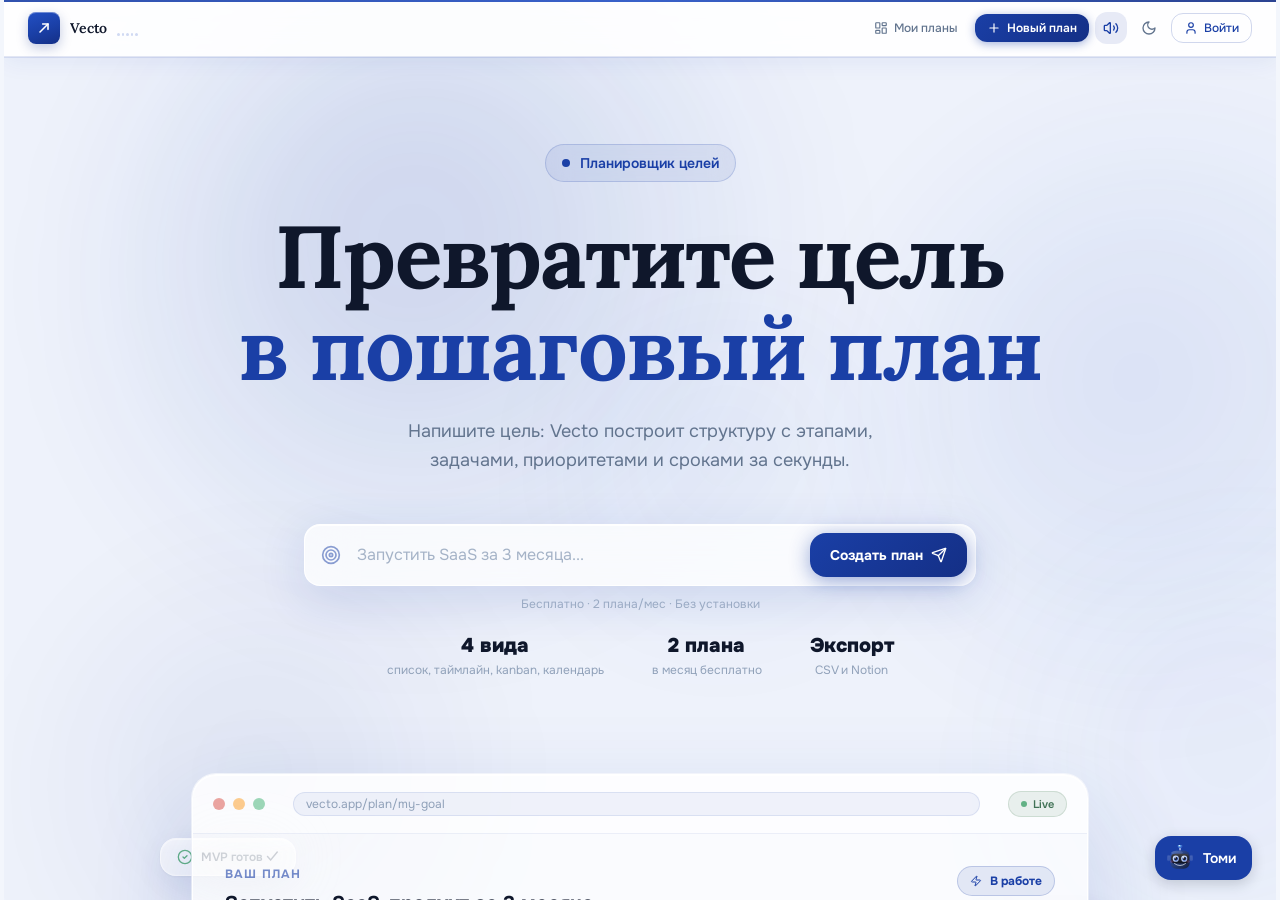
==== commit 3d441e20: "Переключение на отдельный проект Supabase (своя база входа Vecto) Co-Authored-By: Claude Opus 4.8 <n" ====
--- a/index.html
+++ b/index.html
@@ -10,7 +10,7 @@
       <meta name="robots" content="noindex, nofollow" />
       <style>html, body { height: 100%; margin: 0; } #root { height: 100%; }</style>
       
-      <script type="module" crossorigin src="/assets/index-D_vh_TzO.js"></script>
+      <script type="module" crossorigin src="/assets/index-D-_XxKsO.js"></script>
       <link rel="stylesheet" crossorigin href="/assets/index-BisRGJTM.css">
     </head>
 
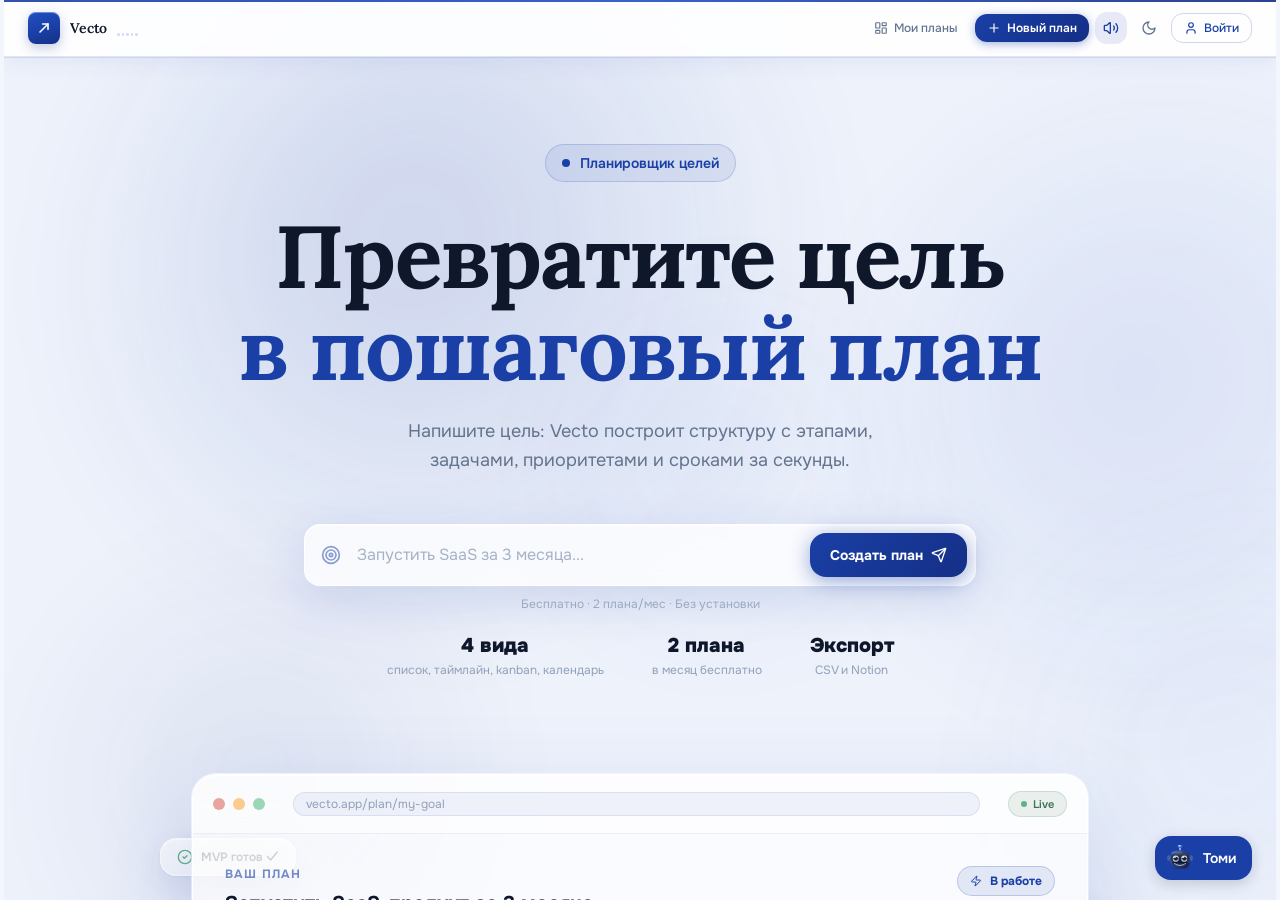
==== commit 4cae01fa: "Оплата через Telegram вместо ЮKassa (онлайн-оплата отключена)" ====
--- a/index.html
+++ b/index.html
@@ -10,7 +10,7 @@
       <meta name="robots" content="noindex, nofollow" />
       <style>html, body { height: 100%; margin: 0; } #root { height: 100%; }</style>
       
-      <script type="module" crossorigin src="/assets/index-D-_XxKsO.js"></script>
+      <script type="module" crossorigin src="/assets/index-K55XPYjF.js"></script>
       <link rel="stylesheet" crossorigin href="/assets/index-BisRGJTM.css">
     </head>
 
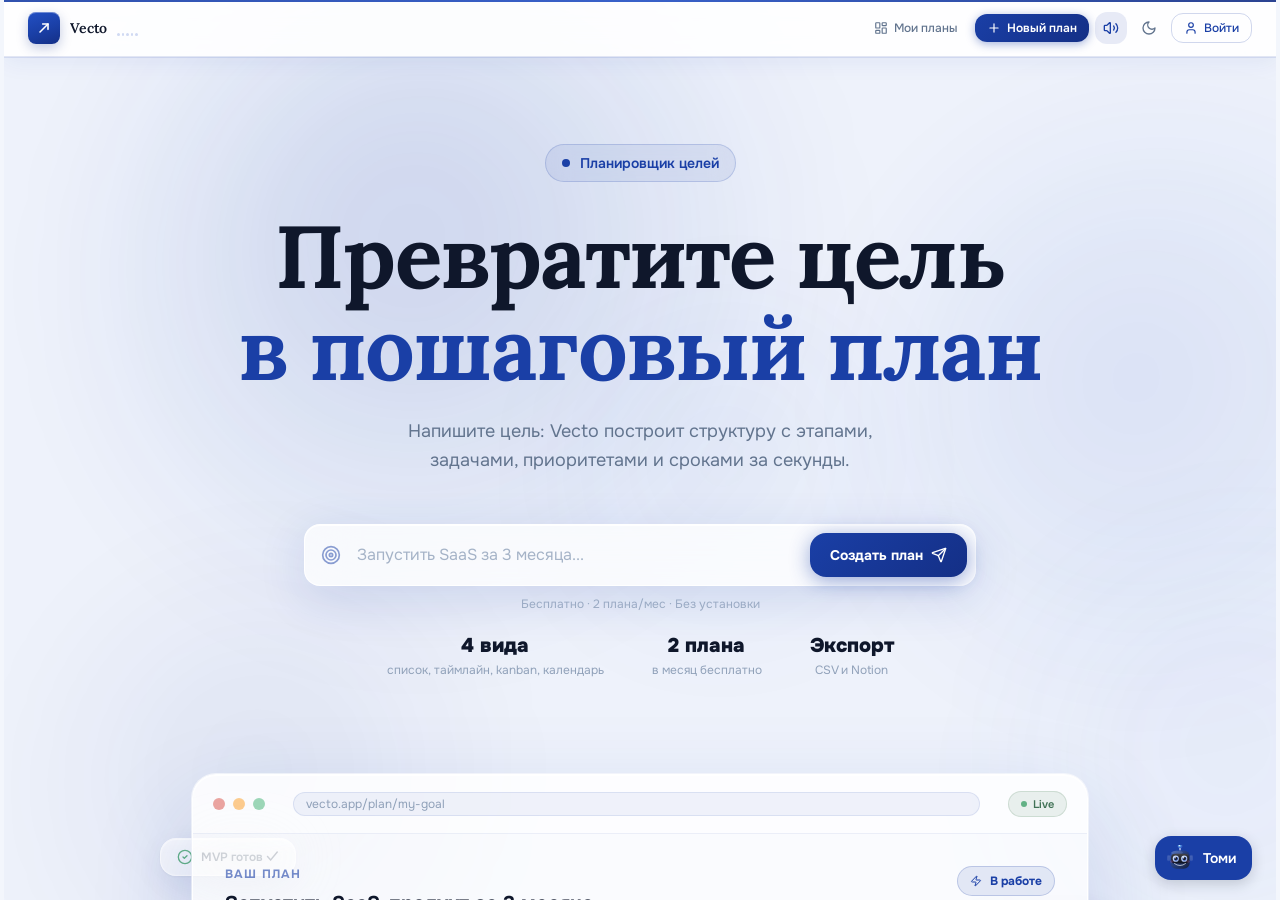
==== commit 142642a5: "Админка: вернуть выдачу email+пароль (своя база входа Vecto)" ====
--- a/index.html
+++ b/index.html
@@ -10,8 +10,8 @@
       <meta name="robots" content="noindex, nofollow" />
       <style>html, body { height: 100%; margin: 0; } #root { height: 100%; }</style>
       
-      <script type="module" crossorigin src="/assets/index-K55XPYjF.js"></script>
-      <link rel="stylesheet" crossorigin href="/assets/index-BisRGJTM.css">
+      <script type="module" crossorigin src="/assets/index-BPNY4xn0.js"></script>
+      <link rel="stylesheet" crossorigin href="/assets/index-Dq1ri5mU.css">
     </head>
 
     <body>
--- a/assets/index-Dq1ri5mU.css
+++ b/assets/index-Dq1ri5mU.css
@@ -0,0 +1 @@
+@import"https://fonts.googleapis.com/css2?family=Onest:wght@300;400;500;600;700&family=Lora:wght@500;600;700&display=swap";.driver-layer{width:auto!important;max-width:none!important;height:auto!important;max-height:none!important;color:inherit!important;pointer-events:none!important;background:0 0!important;border:0!important;margin:0!important;padding:0!important;position:fixed!important;top:0!important;right:0!important;bottom:0!important;left:0!important;overflow:visible!important}.driver-layer::backdrop{display:none}.driver-layer .driver-popover{pointer-events:auto}.driver-popover{all:unset;font-family:var(--driver-popover-font-family,"Helvetica Neue", Inter, ui-sans-serif, "Apple Color Emoji", Helvetica, Arial, sans-serif);box-sizing:border-box;color:#2d2d2d;z-index:1000000000;background-color:#fff;border-radius:5px;min-width:250px;max-width:300px;margin:0;padding:15px;position:fixed;top:0;right:0;box-shadow:0 1px 10px #0006}.driver-popover-title{zoom:1;margin:0;font-size:19px;font-weight:700;line-height:1.5;display:block;position:relative}.driver-popover-close-btn{all:unset;cursor:pointer;color:#d2d2d2;z-index:1;text-align:center;width:32px;height:28px;font-size:18px;font-weight:500;transition:color .2s;position:absolute;top:0;right:0}.driver-popover-close-btn:hover,.driver-popover-close-btn:focus-visible{color:#2d2d2d}.driver-popover-title[style*=block]+.driver-popover-description{margin-top:5px}.driver-popover-description{zoom:1;margin-bottom:0;font-size:14px;font-weight:400;line-height:1.5}.driver-popover-footer{text-align:right;zoom:1;justify-content:space-between;align-items:center;margin-top:15px;display:flex}.driver-popover-progress-text{color:#727272;zoom:1;font-size:13px;font-weight:400}.driver-popover-footer-btn{all:unset;box-sizing:border-box;color:#2d2d2d;cursor:pointer;zoom:1;background-color:#fff;border:1px solid #ccc;border-radius:3px;outline:0;padding:3px 7px;font-size:12px;line-height:1.3;text-decoration:none;display:inline-block}.driver-popover-footer .driver-popover-btn-disabled{opacity:.5;pointer-events:none}.driver-popover-footer-btn:hover,.driver-popover-footer-btn:focus{background-color:#f7f7f7}.driver-popover-navigation-btns{flex-grow:1;justify-content:flex-end;display:flex}.driver-popover-navigation-btns button+button{margin-left:4px}.driver-popover-arrow{content:"";border:5px solid #fff;position:absolute}.driver-popover-arrow-side-over{display:none}.driver-popover-arrow-side-left{border-top-color:#0000;border-bottom-color:#0000;border-right-color:#0000;left:100%}.driver-popover-arrow-side-right{border-top-color:#0000;border-bottom-color:#0000;border-left-color:#0000;right:100%}.driver-popover-arrow-side-top{border-bottom-color:#0000;border-left-color:#0000;border-right-color:#0000;top:100%}.driver-popover-arrow-side-bottom{border-top-color:#0000;border-left-color:#0000;border-right-color:#0000;bottom:100%}.driver-popover-arrow-side-center,.driver-popover-arrow-none{display:none}.driver-active .driver-overlay{pointer-events:none}.driver-active.driver-no-scroll{overflow:hidden}.driver-active *{pointer-events:none}.driver-active .driver-active-element,.driver-active .driver-active-element *,.driver-active .driver-allowed-element *,.driver-popover,.driver-popover *{pointer-events:auto}.driver-active .driver-allowed-element{pointer-events:auto;z-index:var(--driver-allowed-z-index,10001)}@keyframes animate-fade-in{0%{opacity:0}to{opacity:1}}.driver-fade .driver-overlay{animation:animate-fade-in var(--driver-animation-duration,.4s) ease-in-out}.driver-fade .driver-popover{animation:animate-fade-in var(--driver-animation-duration,.4s)}.driver-active-element-parent-no-scroll{overflow:hidden!important}.driver-no-interaction,.driver-no-interaction *{pointer-events:none!important}.driver-popover.driver-popover-waiting .driver-popover-title,.driver-popover.driver-popover-waiting .driver-popover-description,.driver-popover.driver-popover-waiting .driver-popover-footer{opacity:.55;transition:opacity .15s ease-in-out}@keyframes driver-nudge-shake{0%,to{transform:translate(0)}20%{transform:translate(calc(-1 * var(--driver-nudge-distance,6px)))}40%{transform:translate(var(--driver-nudge-distance,6px))}60%{transform:translate(calc(-.5 * var(--driver-nudge-distance,6px)))}80%{transform:translate(calc(.5 * var(--driver-nudge-distance,6px)))}}@keyframes driver-nudge-flash{0%{box-shadow:0 0 0 3px var(--driver-nudge-color,#f59e0b)}to{box-shadow:0 0 0 3px #0000}}.driver-popover.driver-popover-nudge{animation:driver-nudge-shake var(--driver-nudge-duration,.5s) ease-in-out}.driver-fade .driver-popover.driver-popover-nudge{animation:animate-fade-in var(--driver-animation-duration,.4s),driver-nudge-shake var(--driver-nudge-duration,.5s) ease-in-out}@media(prefers-reduced-motion:reduce){.driver-popover.driver-popover-nudge{animation:driver-nudge-flash var(--driver-nudge-duration,.5s) ease-out}.driver-fade .driver-popover.driver-popover-nudge{animation:animate-fade-in var(--driver-animation-duration,.4s),driver-nudge-flash var(--driver-nudge-duration,.5s) ease-out}}/*! tailwindcss v4.1.12 | MIT License | https://tailwindcss.com */@layer properties{@supports (((-webkit-hyphens:none)) and (not (margin-trim:inline))) or ((-moz-orient:inline) and (not (color:rgb(from red r g b)))){*,:before,:after,::backdrop{--tw-translate-x:0;--tw-translate-y:0;--tw-translate-z:0;--tw-rotate-x:initial;--tw-rotate-y:initial;--tw-rotate-z:initial;--tw-skew-x:initial;--tw-skew-y:initial;--tw-space-y-reverse:0;--tw-space-x-reverse:0;--tw-divide-y-reverse:0;--tw-border-style:solid;--tw-gradient-position:initial;--tw-gradient-from:#0000;--tw-gradient-via:#0000;--tw-gradient-to:#0000;--tw-gradient-stops:initial;--tw-gradient-via-stops:initial;--tw-gradient-from-position:0%;--tw-gradient-via-position:50%;--tw-gradient-to-position:100%;--tw-leading:initial;--tw-font-weight:initial;--tw-tracking:initial;--tw-ordinal:initial;--tw-slashed-zero:initial;--tw-numeric-figure:initial;--tw-numeric-spacing:initial;--tw-numeric-fraction:initial;--tw-shadow:0 0 #0000;--tw-shadow-color:initial;--tw-shadow-alpha:100%;--tw-inset-shadow:0 0 #0000;--tw-inset-shadow-color:initial;--tw-inset-shadow-alpha:100%;--tw-ring-color:initial;--tw-ring-shadow:0 0 #0000;--tw-inset-ring-color:initial;--tw-inset-ring-shadow:0 0 #0000;--tw-ring-inset:initial;--tw-ring-offset-width:0px;--tw-ring-offset-color:#fff;--tw-ring-offset-shadow:0 0 #0000;--tw-outline-style:solid;--tw-blur:initial;--tw-brightness:initial;--tw-contrast:initial;--tw-grayscale:initial;--tw-hue-rotate:initial;--tw-invert:initial;--tw-opacity:initial;--tw-saturate:initial;--tw-sepia:initial;--tw-drop-shadow:initial;--tw-drop-shadow-color:initial;--tw-drop-shadow-alpha:100%;--tw-drop-shadow-size:initial;--tw-backdrop-blur:initial;--tw-backdrop-brightness:initial;--tw-backdrop-contrast:initial;--tw-backdrop-grayscale:initial;--tw-backdrop-hue-rotate:initial;--tw-backdrop-invert:initial;--tw-backdrop-opacity:initial;--tw-backdrop-saturate:initial;--tw-backdrop-sepia:initial;--tw-duration:initial;--tw-ease:initial;--tw-scale-x:1;--tw-scale-y:1;--tw-scale-z:1;--tw-content:"";--tw-animation-delay:0s;--tw-animation-direction:normal;--tw-animation-duration:initial;--tw-animation-fill-mode:none;--tw-animation-iteration-count:1;--tw-enter-blur:0;--tw-enter-opacity:1;--tw-enter-rotate:0;--tw-enter-scale:1;--tw-enter-translate-x:0;--tw-enter-translate-y:0;--tw-exit-blur:0;--tw-exit-opacity:1;--tw-exit-rotate:0;--tw-exit-scale:1;--tw-exit-translate-x:0;--tw-exit-translate-y:0}}}@keyframes aurora-drift{0%,to{transform:translate(0)scale(1)}20%{transform:translate(4%,-6%)scale(1.06)}40%{transform:translate(-3%,4%)scale(.97)}60%{transform:translate(6%,2%)scale(1.04)}80%{transform:translate(-5%,-3%)scale(.98)}}@keyframes aurora-drift-b{0%,to{transform:translate(0)scale(1)}25%{transform:translate(-5%,7%)scale(1.08)}50%{transform:translate(4%,-4%)scale(.94)}75%{transform:translate(-2%,5%)scale(1.03)}}@keyframes aurora-drift-c{0%,to{transform:translate(0)scale(1)}33%{transform:translate(6%,3%)scale(1.1)}66%{transform:translate(-4%,-5%)scale(.96)}}@keyframes float-y{0%,to{transform:translateY(0)}50%{transform:translateY(-18px)}}@keyframes float-y-slow{0%,to{transform:translateY(0)}50%{transform:translateY(-10px)}}@keyframes shimmer-slide{0%{background-position:-200%}to{background-position:200%}}@keyframes spin-slow{0%{transform:rotate(0)}to{transform:rotate(360deg)}}@keyframes pulse-ring{0%,to{opacity:.35;transform:scale(1)}50%{opacity:.1;transform:scale(1.12)}}@keyframes gradient-flow{0%,to{background-position:0%}50%{background-position:100%}}@keyframes noise-shift{0%{background-position:0 0}to{background-position:100px 100px}}.glass-card{-webkit-backdrop-filter:blur(20px);background:#ffffffb3;border:1px solid #ffffffd9;box-shadow:0 8px 32px #2b2a2714,inset 0 1px #ffffffe6}.dark .glass-card{background:#ffffff0d;border:1px solid #ffffff17;box-shadow:0 8px 40px #0006,inset 0 1px #ffffff0f}.glass-heavy{-webkit-backdrop-filter:blur(28px);background:#ffffffd1;border:1px solid #fffffff2;box-shadow:0 12px 48px #2b2a271a,inset 0 1px #fff}.dark .glass-heavy{background:#1c1b19bf;border:1px solid #ffffff1a;box-shadow:0 12px 60px #00000080,inset 0 1px #ffffff12}.glass-subtle{-webkit-backdrop-filter:blur(12px);background:#ffffff73;border:1px solid #fff9}.dark .glass-subtle{background:#ffffff0a;border:1px solid #ffffff12}.shimmer-text{-webkit-text-fill-color:transparent;background:linear-gradient(90deg,#2b2a27,#8a847a 35%,#2b2a27,#57534c 65%,#2b2a27) 0 0/200%;-webkit-background-clip:text;background-clip:text;animation:4s linear infinite shimmer-slide}.aurora-blob{filter:blur(80px);pointer-events:none;will-change:transform;border-radius:50%;position:absolute}.aurora-a{animation:22s ease-in-out infinite aurora-drift}.aurora-b{animation:27s ease-in-out infinite aurora-drift-b}.aurora-c{animation:18s ease-in-out infinite aurora-drift-c}.float-anim{animation:3.5s ease-in-out infinite float-y}.float-anim-slow{animation:5s ease-in-out infinite float-y-slow}.gradient-flow-bg{background-size:200% 200%;animation:6s infinite gradient-flow}.noise-overlay:after{content:"";border-radius:inherit;opacity:.025;pointer-events:none;mix-blend-mode:overlay;background-image:url("data:image/svg+xml,%3Csvg viewBox='0 0 256 256' xmlns='http://www.w3.org/2000/svg'%3E%3Cfilter id='noise'%3E%3CfeTurbulence type='fractalNoise' baseFrequency='0.9' numOctaves='4' stitchTiles='stitch'/%3E%3C/filter%3E%3Crect width='100%25' height='100%25' filter='url(%23noise)' opacity='1'/%3E%3C/svg%3E");position:absolute;top:0;right:0;bottom:0;left:0}@layer theme{:root,:host{--font-sans:ui-sans-serif,system-ui,sans-serif,"Apple Color Emoji","Segoe UI Emoji","Segoe UI Symbol","Noto Color Emoji";--font-mono:ui-monospace,SFMono-Regular,Menlo,Monaco,Consolas,"Liberation Mono","Courier New",monospace;--color-red-50:oklch(97.1% .0084 25);--color-red-100:oklch(93.6% .0208 25);--color-red-200:oklch(88.5% .0403 25);--color-red-300:oklch(80.8% .0741 25);--color-red-400:oklch(70.4% .1242 25);--color-red-500:oklch(63.7% .154 25);--color-red-600:oklch(57.7% .1593 25);--color-red-700:oklch(50.5% .1384 25);--color-orange-400:oklch(82.8% .1323 70);--color-orange-500:oklch(76.9% .1316 70);--color-amber-50:oklch(98.7% .0154 70);--color-amber-100:oklch(96.2% .0413 70);--color-amber-200:oklch(92.4% .084 70);--color-amber-300:oklch(87.9% .1183 70);--color-amber-400:oklch(82.8% .1323 70);--color-amber-500:oklch(76.9% .1316 70);--color-amber-600:oklch(66.6% .1253 70);--color-amber-700:oklch(55.5% .1141 70);--color-amber-800:oklch(47.3% .0959 70);--color-yellow-400:oklch(82.8% .1323 70);--color-yellow-500:oklch(76.9% .1316 70);--color-green-50:oklch(97.9% .0126 158);--color-green-200:oklch(90.5% .0558 158);--color-green-300:oklch(84.5% .0858 158);--color-green-400:oklch(76.5% .1062 158);--color-green-500:oklch(69.6% .102 158);--color-green-600:oklch(59.6% .087 158);--color-green-700:oklch(50.8% .0708 158);--color-emerald-50:oklch(97.9% .0126 158);--color-emerald-100:oklch(95% .0312 158);--color-emerald-200:oklch(90.5% .0558 158);--color-emerald-300:oklch(84.5% .0858 158);--color-emerald-400:oklch(76.5% .1062 158);--color-emerald-500:oklch(69.6% .102 158);--color-emerald-600:oklch(59.6% .087 158);--color-emerald-700:oklch(50.8% .0708 158);--color-teal-50:oklch(97.9% .0126 158);--color-teal-300:oklch(84.5% .0858 158);--color-teal-500:oklch(69.6% .102 158);--color-teal-700:oklch(50.8% .0708 158);--color-sky-400:oklch(67.7% .152 262);--color-sky-500:oklch(56.3% .197 262);--color-blue-50:oklch(97% .013 262);--color-blue-100:oklch(93.2% .029 262);--color-blue-200:oklch(88.2% .054 262);--color-blue-300:oklch(77.9% .097 262);--color-blue-400:oklch(67.7% .152 262);--color-blue-500:oklch(56.3% .197 262);--color-blue-600:oklch(48.6% .225 262);--color-blue-700:oklch(42.8% .224 262);--color-blue-900:oklch(31.9% .134 262);--color-indigo-50:oklch(97% .013 262);--color-indigo-300:oklch(77.9% .097 262);--color-indigo-400:oklch(67.7% .152 262);--color-indigo-500:oklch(56.3% .197 262);--color-indigo-700:oklch(42.8% .224 262);--color-pink-400:oklch(70.4% .1242 25);--color-pink-500:oklch(63.7% .154 25);--color-slate-50:oklch(98.4% .003 247.858);--color-slate-100:oklch(96.8% .007 247.896);--color-slate-200:oklch(92.9% .013 255.508);--color-slate-300:oklch(86.9% .022 252.894);--color-slate-400:oklch(70.4% .04 256.788);--color-slate-500:oklch(55.4% .046 257.417);--color-slate-600:oklch(44.6% .043 257.281);--color-slate-700:oklch(37.2% .044 257.287);--color-slate-800:oklch(27.9% .041 260.031);--color-slate-900:oklch(20.8% .042 265.755);--color-gray-100:oklch(96.7% .003 264.542);--color-gray-500:oklch(55.1% .027 264.364);--color-black:#000;--color-white:#fff;--spacing:.25rem;--container-xs:20rem;--container-sm:24rem;--container-md:28rem;--container-lg:32rem;--container-xl:36rem;--container-2xl:42rem;--container-3xl:48rem;--container-4xl:56rem;--container-5xl:64rem;--container-6xl:72rem;--container-7xl:80rem;--text-xs:.75rem;--text-xs--line-height:calc(1/.75);--text-sm:.875rem;--text-sm--line-height:calc(1.25/.875);--text-base:1rem;--text-base--line-height: 1.5 ;--text-lg:1.125rem;--text-lg--line-height:calc(1.75/1.125);--text-xl:1.25rem;--text-xl--line-height:calc(1.75/1.25);--text-2xl:1.5rem;--text-2xl--line-height:calc(2/1.5);--text-3xl:1.875rem;--text-3xl--line-height: 1.2 ;--text-4xl:2.25rem;--text-4xl--line-height:calc(2.5/2.25);--text-5xl:3rem;--text-5xl--line-height:1;--font-weight-normal:400;--font-weight-medium:500;--font-weight-semibold:600;--font-weight-bold:700;--font-weight-black:900;--tracking-tight:-.025em;--tracking-wide:.025em;--tracking-wider:.05em;--tracking-widest:.1em;--leading-tight:1.25;--leading-snug:1.375;--leading-relaxed:1.625;--radius-xs:.125rem;--radius-2xl:1rem;--radius-3xl:1.5rem;--ease-in-out:cubic-bezier(.4,0,.2,1);--animate-spin:spin 1s linear infinite;--animate-ping:ping 1s cubic-bezier(0,0,.2,1)infinite;--animate-pulse:pulse 2s cubic-bezier(.4,0,.6,1)infinite;--blur-sm:8px;--blur-md:12px;--blur-xl:24px;--blur-2xl:40px;--blur-3xl:64px;--aspect-video:16/9;--default-transition-duration:.15s;--default-transition-timing-function:cubic-bezier(.4,0,.2,1);--default-font-family:var(--font-sans);--default-mono-font-family:var(--font-mono);--color-border:var(--border)}}@layer base{*,:after,:before,::backdrop{box-sizing:border-box;border:0 solid;margin:0;padding:0}::file-selector-button{box-sizing:border-box;border:0 solid;margin:0;padding:0}html,:host{-webkit-text-size-adjust:100%;-moz-tab-size:4;tab-size:4;line-height:1.5;font-family:var(--default-font-family,ui-sans-serif,system-ui,sans-serif,"Apple Color Emoji","Segoe UI Emoji","Segoe UI Symbol","Noto Color Emoji");font-feature-settings:var(--default-font-feature-settings,normal);font-variation-settings:var(--default-font-variation-settings,normal);-webkit-tap-highlight-color:transparent}hr{height:0;color:inherit;border-top-width:1px}abbr:where([title]){-webkit-text-decoration:underline dotted;text-decoration:underline dotted}h1,h2,h3,h4,h5,h6{font-size:inherit;font-weight:inherit}a{color:inherit;-webkit-text-decoration:inherit;text-decoration:inherit}b,strong{font-weight:bolder}code,kbd,samp,pre{font-family:var(--default-mono-font-family,ui-monospace,SFMono-Regular,Menlo,Monaco,Consolas,"Liberation Mono","Courier New",monospace);font-feature-settings:var(--default-mono-font-feature-settings,normal);font-variation-settings:var(--default-mono-font-variation-settings,normal);font-size:1em}small{font-size:80%}sub,sup{vertical-align:baseline;font-size:75%;line-height:0;position:relative}sub{bottom:-.25em}sup{top:-.5em}table{text-indent:0;border-color:inherit;border-collapse:collapse}:-moz-focusring{outline:auto}progress{vertical-align:baseline}summary{display:list-item}ol,ul,menu{list-style:none}img,svg,video,canvas,audio,iframe,embed,object{vertical-align:middle;display:block}img,video{max-width:100%;height:auto}button,input,select,optgroup,textarea{font:inherit;font-feature-settings:inherit;font-variation-settings:inherit;letter-spacing:inherit;color:inherit;opacity:1;background-color:#0000;border-radius:0}::file-selector-button{font:inherit;font-feature-settings:inherit;font-variation-settings:inherit;letter-spacing:inherit;color:inherit;opacity:1;background-color:#0000;border-radius:0}:where(select:is([multiple],[size])) optgroup{font-weight:bolder}:where(select:is([multiple],[size])) optgroup option{padding-inline-start:20px}::file-selector-button{margin-inline-end:4px}::placeholder{opacity:1}@supports (not ((-webkit-appearance:-apple-pay-button))) or (contain-intrinsic-size:1px){::placeholder{color:currentColor}@supports (color:color-mix(in lab,red,red)){::placeholder{color:color-mix(in oklab,currentcolor 50%,transparent)}}}textarea{resize:vertical}::-webkit-search-decoration{-webkit-appearance:none}::-webkit-date-and-time-value{min-height:1lh;text-align:inherit}::-webkit-datetime-edit{display:inline-flex}::-webkit-datetime-edit-fields-wrapper{padding:0}::-webkit-datetime-edit{padding-block:0}::-webkit-datetime-edit-year-field{padding-block:0}::-webkit-datetime-edit-month-field{padding-block:0}::-webkit-datetime-edit-day-field{padding-block:0}::-webkit-datetime-edit-hour-field{padding-block:0}::-webkit-datetime-edit-minute-field{padding-block:0}::-webkit-datetime-edit-second-field{padding-block:0}::-webkit-datetime-edit-millisecond-field{padding-block:0}::-webkit-datetime-edit-meridiem-field{padding-block:0}::-webkit-calendar-picker-indicator{line-height:1}:-moz-ui-invalid{box-shadow:none}button,input:where([type=button],[type=reset],[type=submit]){-webkit-appearance:button;-moz-appearance:button;appearance:button}::file-selector-button{-webkit-appearance:button;-moz-appearance:button;appearance:button}::-webkit-inner-spin-button{height:auto}::-webkit-outer-spin-button{height:auto}[hidden]:where(:not([hidden=until-found])){display:none!important}*{border-color:var(--border);outline-color:var(--ring)}@supports (color:color-mix(in lab,red,red)){*{outline-color:color-mix(in oklab,var(--ring)50%,transparent)}}body{background-color:var(--background);color:var(--foreground)}html{font-size:var(--font-size)}h1{font-size:var(--text-2xl);font-weight:var(--font-weight-medium);line-height:1.5}h2{font-size:var(--text-xl);font-weight:var(--font-weight-medium);line-height:1.5}h3{font-size:var(--text-lg);font-weight:var(--font-weight-medium);line-height:1.5}h4,label,button{font-size:var(--text-base);font-weight:var(--font-weight-medium);line-height:1.5}input{font-size:var(--text-base);font-weight:var(--font-weight-normal);line-height:1.5}}@layer components;@layer utilities{.\@container\/card-header{container:card-header/inline-size}.pointer-events-none{pointer-events:none}.collapse{visibility:collapse}.invisible{visibility:hidden}.visible{visibility:visible}.sr-only{clip:rect(0,0,0,0);white-space:nowrap;border-width:0;width:1px;height:1px;margin:-1px;padding:0;position:absolute;overflow:hidden}.absolute{position:absolute}.fixed{position:fixed}.relative{position:relative}.static{position:static}.sticky{position:sticky}.-inset-1{inset:calc(var(--spacing)*-1)}.-inset-4{inset:calc(var(--spacing)*-4)}.-inset-\[3px\]{top:-3px;right:-3px;bottom:-3px;left:-3px}.inset-0{inset:calc(var(--spacing)*0)}.inset-\[-4px\]{top:-4px;right:-4px;bottom:-4px;left:-4px}.inset-x-0{inset-inline:calc(var(--spacing)*0)}.inset-x-3{inset-inline:calc(var(--spacing)*3)}.inset-y-0{inset-block:calc(var(--spacing)*0)}.-top-1{top:calc(var(--spacing)*-1)}.-top-3{top:calc(var(--spacing)*-3)}.-top-5{top:calc(var(--spacing)*-5)}.-top-12{top:calc(var(--spacing)*-12)}.-top-16{top:calc(var(--spacing)*-16)}.-top-20{top:calc(var(--spacing)*-20)}.-top-\[14px\]{top:-14px}.top-0{top:calc(var(--spacing)*0)}.top-0\.5{top:calc(var(--spacing)*.5)}.top-1{top:calc(var(--spacing)*1)}.top-1\.5{top:calc(var(--spacing)*1.5)}.top-1\/2{top:50%}.top-2{top:calc(var(--spacing)*2)}.top-2\.5{top:calc(var(--spacing)*2.5)}.top-3{top:calc(var(--spacing)*3)}.top-3\.5{top:calc(var(--spacing)*3.5)}.top-4{top:calc(var(--spacing)*4)}.top-16{top:calc(var(--spacing)*16)}.top-24{top:calc(var(--spacing)*24)}.top-32{top:calc(var(--spacing)*32)}.top-\[1px\]{top:1px}.top-\[50\%\]{top:50%}.top-\[60\%\]{top:60%}.top-full{top:100%}.-right-0\.5{right:calc(var(--spacing)*-.5)}.-right-6{right:calc(var(--spacing)*-6)}.-right-12{right:calc(var(--spacing)*-12)}.-right-16{right:calc(var(--spacing)*-16)}.-right-20{right:calc(var(--spacing)*-20)}.right-0{right:calc(var(--spacing)*0)}.right-1{right:calc(var(--spacing)*1)}.right-1\.5{right:calc(var(--spacing)*1.5)}.right-1\/4{right:25%}.right-2{right:calc(var(--spacing)*2)}.right-2\.5{right:calc(var(--spacing)*2.5)}.right-3{right:calc(var(--spacing)*3)}.right-3\.5{right:calc(var(--spacing)*3.5)}.right-4{right:calc(var(--spacing)*4)}.right-5{right:calc(var(--spacing)*5)}.right-10{right:calc(var(--spacing)*10)}.right-\[33\%\]{right:33%}.-bottom-12{bottom:calc(var(--spacing)*-12)}.-bottom-16{bottom:calc(var(--spacing)*-16)}.-bottom-\[6px\]{bottom:-6px}.bottom-0{bottom:calc(var(--spacing)*0)}.bottom-1{bottom:calc(var(--spacing)*1)}.bottom-3{bottom:calc(var(--spacing)*3)}.bottom-5{bottom:calc(var(--spacing)*5)}.bottom-6{bottom:calc(var(--spacing)*6)}.bottom-20{bottom:calc(var(--spacing)*20)}.bottom-24{bottom:calc(var(--spacing)*24)}.bottom-full{bottom:100%}.-left-8{left:calc(var(--spacing)*-8)}.-left-10{left:calc(var(--spacing)*-10)}.-left-12{left:calc(var(--spacing)*-12)}.-left-16{left:calc(var(--spacing)*-16)}.left-0{left:calc(var(--spacing)*0)}.left-1{left:calc(var(--spacing)*1)}.left-1\/2{left:50%}.left-1\/3{left:33.3333%}.left-1\/4{left:25%}.left-2{left:calc(var(--spacing)*2)}.left-2\.5{left:calc(var(--spacing)*2.5)}.left-3{left:calc(var(--spacing)*3)}.left-3\.5{left:calc(var(--spacing)*3.5)}.left-4{left:calc(var(--spacing)*4)}.left-6{left:calc(var(--spacing)*6)}.left-\[33\%\]{left:33%}.left-\[50\%\]{left:50%}.isolate{isolation:isolate}.-z-10{z-index:-10}.z-0{z-index:0}.z-10{z-index:10}.z-20{z-index:20}.z-30{z-index:30}.z-40{z-index:40}.z-50{z-index:50}.z-\[1\]{z-index:1}.z-\[5\]{z-index:5}.z-\[60\]{z-index:60}.z-\[90\]{z-index:90}.z-\[100\]{z-index:100}.z-\[101\]{z-index:101}.z-\[999\]{z-index:999}.z-\[9000\]{z-index:9000}.z-\[9100\]{z-index:9100}.z-\[9998\]{z-index:9998}.z-\[9999\]{z-index:9999}.z-\[10100\]{z-index:10100}.col-start-2{grid-column-start:2}.row-span-2{grid-row:span 2/span 2}.row-start-1{grid-row-start:1}.container{width:100%}@media(min-width:40rem){.container{max-width:40rem}}@media(min-width:48rem){.container{max-width:48rem}}@media(min-width:64rem){.container{max-width:64rem}}@media(min-width:80rem){.container{max-width:80rem}}@media(min-width:96rem){.container{max-width:96rem}}.-mx-0\.5{margin-inline:calc(var(--spacing)*-.5)}.-mx-1{margin-inline:calc(var(--spacing)*-1)}.mx-0\.5{margin-inline:calc(var(--spacing)*.5)}.mx-2{margin-inline:calc(var(--spacing)*2)}.mx-3{margin-inline:calc(var(--spacing)*3)}.mx-3\.5{margin-inline:calc(var(--spacing)*3.5)}.mx-4{margin-inline:calc(var(--spacing)*4)}.mx-auto{margin-inline:auto}.my-0\.5{margin-block:calc(var(--spacing)*.5)}.my-1{margin-block:calc(var(--spacing)*1)}.my-2{margin-block:calc(var(--spacing)*2)}.my-3{margin-block:calc(var(--spacing)*3)}.-mt-0\.5{margin-top:calc(var(--spacing)*-.5)}.-mt-1{margin-top:calc(var(--spacing)*-1)}.-mt-2{margin-top:calc(var(--spacing)*-2)}.-mt-4{margin-top:calc(var(--spacing)*-4)}.-mt-6{margin-top:calc(var(--spacing)*-6)}.-mt-10{margin-top:calc(var(--spacing)*-10)}.mt-0\.5{margin-top:calc(var(--spacing)*.5)}.mt-1{margin-top:calc(var(--spacing)*1)}.mt-1\.5{margin-top:calc(var(--spacing)*1.5)}.mt-2{margin-top:calc(var(--spacing)*2)}.mt-2\.5{margin-top:calc(var(--spacing)*2.5)}.mt-3{margin-top:calc(var(--spacing)*3)}.mt-4{margin-top:calc(var(--spacing)*4)}.mt-5{margin-top:calc(var(--spacing)*5)}.mt-6{margin-top:calc(var(--spacing)*6)}.mt-8{margin-top:calc(var(--spacing)*8)}.mt-10{margin-top:calc(var(--spacing)*10)}.mt-12{margin-top:calc(var(--spacing)*12)}.mt-auto{margin-top:auto}.-mr-1{margin-right:calc(var(--spacing)*-1)}.mr-0\.5{margin-right:calc(var(--spacing)*.5)}.mr-1{margin-right:calc(var(--spacing)*1)}.mr-1\.5{margin-right:calc(var(--spacing)*1.5)}.mr-2{margin-right:calc(var(--spacing)*2)}.mr-4{margin-right:calc(var(--spacing)*4)}.-mb-px{margin-bottom:-1px}.mb-0\.5{margin-bottom:calc(var(--spacing)*.5)}.mb-1{margin-bottom:calc(var(--spacing)*1)}.mb-1\.5{margin-bottom:calc(var(--spacing)*1.5)}.mb-2{margin-bottom:calc(var(--spacing)*2)}.mb-2\.5{margin-bottom:calc(var(--spacing)*2.5)}.mb-3{margin-bottom:calc(var(--spacing)*3)}.mb-4{margin-bottom:calc(var(--spacing)*4)}.mb-5{margin-bottom:calc(var(--spacing)*5)}.mb-6{margin-bottom:calc(var(--spacing)*6)}.mb-7{margin-bottom:calc(var(--spacing)*7)}.mb-8{margin-bottom:calc(var(--spacing)*8)}.mb-10{margin-bottom:calc(var(--spacing)*10)}.mb-12{margin-bottom:calc(var(--spacing)*12)}.mb-16{margin-bottom:calc(var(--spacing)*16)}.-ml-0\.5{margin-left:calc(var(--spacing)*-.5)}.-ml-4{margin-left:calc(var(--spacing)*-4)}.ml-0\.5{margin-left:calc(var(--spacing)*.5)}.ml-1{margin-left:calc(var(--spacing)*1)}.ml-1\.5{margin-left:calc(var(--spacing)*1.5)}.ml-2{margin-left:calc(var(--spacing)*2)}.ml-4{margin-left:calc(var(--spacing)*4)}.ml-5{margin-left:calc(var(--spacing)*5)}.ml-auto{margin-left:auto}.line-clamp-1{-webkit-line-clamp:1;-webkit-box-orient:vertical;display:-webkit-box;overflow:hidden}.line-clamp-2{-webkit-line-clamp:2;-webkit-box-orient:vertical;display:-webkit-box;overflow:hidden}.block{display:block}.flex{display:flex}.grid{display:grid}.hidden{display:none}.inline{display:inline}.inline-block{display:inline-block}.inline-flex{display:inline-flex}.table{display:table}.table-caption{display:table-caption}.table-cell{display:table-cell}.table-row{display:table-row}.field-sizing-content{field-sizing:content}.aspect-square{aspect-ratio:1}.aspect-video{aspect-ratio:var(--aspect-video)}.size-2{width:calc(var(--spacing)*2);height:calc(var(--spacing)*2)}.size-2\.5{width:calc(var(--spacing)*2.5);height:calc(var(--spacing)*2.5)}.size-3{width:calc(var(--spacing)*3);height:calc(var(--spacing)*3)}.size-3\.5{width:calc(var(--spacing)*3.5);height:calc(var(--spacing)*3.5)}.size-4{width:calc(var(--spacing)*4);height:calc(var(--spacing)*4)}.size-7{width:calc(var(--spacing)*7);height:calc(var(--spacing)*7)}.size-8{width:calc(var(--spacing)*8);height:calc(var(--spacing)*8)}.size-9{width:calc(var(--spacing)*9);height:calc(var(--spacing)*9)}.size-10{width:calc(var(--spacing)*10);height:calc(var(--spacing)*10)}.size-full{width:100%;height:100%}.h-0{height:calc(var(--spacing)*0)}.h-0\.5{height:calc(var(--spacing)*.5)}.h-1{height:calc(var(--spacing)*1)}.h-1\.5{height:calc(var(--spacing)*1.5)}.h-1\/2{height:50%}.h-2{height:calc(var(--spacing)*2)}.h-2\.5{height:calc(var(--spacing)*2.5)}.h-3{height:calc(var(--spacing)*3)}.h-3\.5{height:calc(var(--spacing)*3.5)}.h-4{height:calc(var(--spacing)*4)}.h-4\.5{height:calc(var(--spacing)*4.5)}.h-5{height:calc(var(--spacing)*5)}.h-6{height:calc(var(--spacing)*6)}.h-7{height:calc(var(--spacing)*7)}.h-8{height:calc(var(--spacing)*8)}.h-9{height:calc(var(--spacing)*9)}.h-10{height:calc(var(--spacing)*10)}.h-11{height:calc(var(--spacing)*11)}.h-12{height:calc(var(--spacing)*12)}.h-14{height:calc(var(--spacing)*14)}.h-16{height:calc(var(--spacing)*16)}.h-20{height:calc(var(--spacing)*20)}.h-24{height:calc(var(--spacing)*24)}.h-32{height:calc(var(--spacing)*32)}.h-36{height:calc(var(--spacing)*36)}.h-40{height:calc(var(--spacing)*40)}.h-48{height:calc(var(--spacing)*48)}.h-56{height:calc(var(--spacing)*56)}.h-64{height:calc(var(--spacing)*64)}.h-80{height:calc(var(--spacing)*80)}.h-96{height:calc(var(--spacing)*96)}.h-\[1\.15rem\]{height:1.15rem}.h-\[1px\]{height:1px}.h-\[3px\]{height:3px}.h-\[22px\]{height:22px}.h-\[52px\]{height:52px}.h-\[58px\]{height:58px}.h-\[calc\(100\%-1px\)\]{height:calc(100% - 1px)}.h-\[var\(--radix-navigation-menu-viewport-height\)\]{height:var(--radix-navigation-menu-viewport-height)}.h-\[var\(--radix-select-trigger-height\)\]{height:var(--radix-select-trigger-height)}.h-auto{height:auto}.h-full{height:100%}.h-px{height:1px}.h-screen{height:100vh}.h-svh{height:100svh}.max-h-\(--radix-context-menu-content-available-height\){max-height:var(--radix-context-menu-content-available-height)}.max-h-\(--radix-dropdown-menu-content-available-height\){max-height:var(--radix-dropdown-menu-content-available-height)}.max-h-\(--radix-select-content-available-height\){max-height:var(--radix-select-content-available-height)}.max-h-44{max-height:calc(var(--spacing)*44)}.max-h-48{max-height:calc(var(--spacing)*48)}.max-h-52{max-height:calc(var(--spacing)*52)}.max-h-\[50vh\]{max-height:50vh}.max-h-\[85vh\]{max-height:85vh}.max-h-\[90vh\]{max-height:90vh}.max-h-\[92vh\]{max-height:92vh}.max-h-\[95vh\]{max-height:95vh}.max-h-\[140px\]{max-height:140px}.max-h-\[300px\]{max-height:300px}.min-h-0{min-height:calc(var(--spacing)*0)}.min-h-4{min-height:calc(var(--spacing)*4)}.min-h-16{min-height:calc(var(--spacing)*16)}.min-h-44{min-height:calc(var(--spacing)*44)}.min-h-48{min-height:calc(var(--spacing)*48)}.min-h-\[32px\]{min-height:32px}.min-h-\[44px\]{min-height:44px}.min-h-\[72px\]{min-height:72px}.min-h-screen{min-height:100vh}.min-h-svh{min-height:100svh}.w-\(--sidebar-width\){width:var(--sidebar-width)}.w-0{width:calc(var(--spacing)*0)}.w-0\.5{width:calc(var(--spacing)*.5)}.w-1{width:calc(var(--spacing)*1)}.w-1\.5{width:calc(var(--spacing)*1.5)}.w-2{width:calc(var(--spacing)*2)}.w-2\.5{width:calc(var(--spacing)*2.5)}.w-3{width:calc(var(--spacing)*3)}.w-3\.5{width:calc(var(--spacing)*3.5)}.w-3\/4{width:75%}.w-4{width:calc(var(--spacing)*4)}.w-4\.5{width:calc(var(--spacing)*4.5)}.w-5{width:calc(var(--spacing)*5)}.w-6{width:calc(var(--spacing)*6)}.w-7{width:calc(var(--spacing)*7)}.w-8{width:calc(var(--spacing)*8)}.w-9{width:calc(var(--spacing)*9)}.w-10{width:calc(var(--spacing)*10)}.w-11{width:calc(var(--spacing)*11)}.w-12{width:calc(var(--spacing)*12)}.w-14{width:calc(var(--spacing)*14)}.w-16{width:calc(var(--spacing)*16)}.w-20{width:calc(var(--spacing)*20)}.w-24{width:calc(var(--spacing)*24)}.w-28{width:calc(var(--spacing)*28)}.w-32{width:calc(var(--spacing)*32)}.w-36{width:calc(var(--spacing)*36)}.w-40{width:calc(var(--spacing)*40)}.w-48{width:calc(var(--spacing)*48)}.w-52{width:calc(var(--spacing)*52)}.w-56{width:calc(var(--spacing)*56)}.w-64{width:calc(var(--spacing)*64)}.w-72{width:calc(var(--spacing)*72)}.w-80{width:calc(var(--spacing)*80)}.w-96{width:calc(var(--spacing)*96)}.w-\[2px\]{width:2px}.w-\[3px\]{width:3px}.w-\[22px\]{width:22px}.w-\[52px\]{width:52px}.w-\[100px\]{width:100px}.w-\[480px\]{width:480px}.w-\[calc\(100vw-32px\)\]{width:calc(100vw - 32px)}.w-auto{width:auto}.w-fit{width:fit-content}.w-full{width:100%}.w-max{width:max-content}.w-px{width:1px}.max-w-\(--skeleton-width\){max-width:var(--skeleton-width)}.max-w-2xl{max-width:var(--container-2xl)}.max-w-3xl{max-width:var(--container-3xl)}.max-w-4xl{max-width:var(--container-4xl)}.max-w-5xl{max-width:var(--container-5xl)}.max-w-6xl{max-width:var(--container-6xl)}.max-w-7xl{max-width:var(--container-7xl)}.max-w-20{max-width:calc(var(--spacing)*20)}.max-w-\[55\%\]{max-width:55%}.max-w-\[85\%\]{max-width:85%}.max-w-\[100px\]{max-width:100px}.max-w-\[120px\]{max-width:120px}.max-w-\[200px\]{max-width:200px}.max-w-\[220px\]{max-width:220px}.max-w-\[260px\]{max-width:260px}.max-w-\[780px\]{max-width:780px}.max-w-\[1400px\]{max-width:1400px}.max-w-\[calc\(100\%-2rem\)\]{max-width:calc(100% - 2rem)}.max-w-lg{max-width:var(--container-lg)}.max-w-max{max-width:max-content}.max-w-md{max-width:var(--container-md)}.max-w-sm{max-width:var(--container-sm)}.max-w-xl{max-width:var(--container-xl)}.max-w-xs{max-width:var(--container-xs)}.min-w-0{min-width:calc(var(--spacing)*0)}.min-w-5{min-width:calc(var(--spacing)*5)}.min-w-8{min-width:calc(var(--spacing)*8)}.min-w-9{min-width:calc(var(--spacing)*9)}.min-w-10{min-width:calc(var(--spacing)*10)}.min-w-28{min-width:calc(var(--spacing)*28)}.min-w-\[8rem\]{min-width:8rem}.min-w-\[12rem\]{min-width:12rem}.min-w-\[120px\]{min-width:120px}.min-w-\[140px\]{min-width:140px}.min-w-\[180px\]{min-width:180px}.min-w-\[200px\]{min-width:200px}.min-w-\[var\(--radix-select-trigger-width\)\]{min-width:var(--radix-select-trigger-width)}.min-w-max{min-width:max-content}.flex-1{flex:1}.flex-none{flex:none}.shrink-0{flex-shrink:0}.grow{flex-grow:1}.grow-0{flex-grow:0}.basis-full{flex-basis:100%}.caption-bottom{caption-side:bottom}.border-collapse{border-collapse:collapse}.origin-\(--radix-context-menu-content-transform-origin\){transform-origin:var(--radix-context-menu-content-transform-origin)}.origin-\(--radix-dropdown-menu-content-transform-origin\){transform-origin:var(--radix-dropdown-menu-content-transform-origin)}.origin-\(--radix-hover-card-content-transform-origin\){transform-origin:var(--radix-hover-card-content-transform-origin)}.origin-\(--radix-menubar-content-transform-origin\){transform-origin:var(--radix-menubar-content-transform-origin)}.origin-\(--radix-popover-content-transform-origin\){transform-origin:var(--radix-popover-content-transform-origin)}.origin-\(--radix-select-content-transform-origin\){transform-origin:var(--radix-select-content-transform-origin)}.origin-\(--radix-tooltip-content-transform-origin\){transform-origin:var(--radix-tooltip-content-transform-origin)}.-translate-x-1\/2{--tw-translate-x: -50% ;translate:var(--tw-translate-x)var(--tw-translate-y)}.-translate-x-px{--tw-translate-x:-1px;translate:var(--tw-translate-x)var(--tw-translate-y)}.translate-x-\[-50\%\]{--tw-translate-x:-50%;translate:var(--tw-translate-x)var(--tw-translate-y)}.translate-x-px{--tw-translate-x:1px;translate:var(--tw-translate-x)var(--tw-translate-y)}.-translate-y-1\/2{--tw-translate-y: -50% ;translate:var(--tw-translate-x)var(--tw-translate-y)}.translate-y-0\.5{--tw-translate-y:calc(var(--spacing)*.5);translate:var(--tw-translate-x)var(--tw-translate-y)}.translate-y-4{--tw-translate-y:calc(var(--spacing)*4);translate:var(--tw-translate-x)var(--tw-translate-y)}.translate-y-\[-50\%\]{--tw-translate-y:-50%;translate:var(--tw-translate-x)var(--tw-translate-y)}.translate-y-\[calc\(-50\%_-_2px\)\]{--tw-translate-y: calc(-50% - 2px) ;translate:var(--tw-translate-x)var(--tw-translate-y)}.-rotate-90{rotate:-90deg}.rotate-45{rotate:45deg}.rotate-90{rotate:90deg}.rotate-180{rotate:180deg}.transform{transform:var(--tw-rotate-x,)var(--tw-rotate-y,)var(--tw-rotate-z,)var(--tw-skew-x,)var(--tw-skew-y,)}.animate-caret-blink{animation:1.25s ease-out infinite caret-blink}.animate-in{animation:enter var(--tw-animation-duration,var(--tw-duration,.15s))var(--tw-ease,ease)var(--tw-animation-delay,0s)var(--tw-animation-iteration-count,1)var(--tw-animation-direction,normal)var(--tw-animation-fill-mode,none)}.animate-ping{animation:var(--animate-ping)}.animate-pulse{animation:var(--animate-pulse)}.animate-spin{animation:var(--animate-spin)}.cursor-default{cursor:default}.cursor-grab{cursor:grab}.cursor-not-allowed{cursor:not-allowed}.cursor-pointer{cursor:pointer}.touch-manipulation{touch-action:manipulation}.touch-none{touch-action:none}.resize{resize:both}.resize-none{resize:none}.scroll-my-1{scroll-margin-block:calc(var(--spacing)*1)}.scroll-py-1{scroll-padding-block:calc(var(--spacing)*1)}.list-inside{list-style-position:inside}.list-disc{list-style-type:disc}.list-none{list-style-type:none}.appearance-none{-webkit-appearance:none;-moz-appearance:none;appearance:none}.auto-rows-min{grid-auto-rows:min-content}.grid-cols-1{grid-template-columns:repeat(1,minmax(0,1fr))}.grid-cols-2{grid-template-columns:repeat(2,minmax(0,1fr))}.grid-cols-3{grid-template-columns:repeat(3,minmax(0,1fr))}.grid-cols-4{grid-template-columns:repeat(4,minmax(0,1fr))}.grid-cols-7{grid-template-columns:repeat(7,minmax(0,1fr))}.grid-cols-\[0_1fr\]{grid-template-columns:0 1fr}.grid-rows-\[auto_auto\]{grid-template-rows:auto auto}.flex-col{flex-direction:column}.flex-col-reverse{flex-direction:column-reverse}.flex-row{flex-direction:row}.flex-row-reverse{flex-direction:row-reverse}.flex-wrap{flex-wrap:wrap}.items-baseline{align-items:baseline}.items-center{align-items:center}.items-end{align-items:flex-end}.items-start{align-items:flex-start}.items-stretch{align-items:stretch}.justify-around{justify-content:space-around}.justify-between{justify-content:space-between}.justify-center{justify-content:center}.justify-end{justify-content:flex-end}.justify-items-start{justify-items:start}.gap-0{gap:calc(var(--spacing)*0)}.gap-0\.5{gap:calc(var(--spacing)*.5)}.gap-1{gap:calc(var(--spacing)*1)}.gap-1\.5{gap:calc(var(--spacing)*1.5)}.gap-2{gap:calc(var(--spacing)*2)}.gap-2\.5{gap:calc(var(--spacing)*2.5)}.gap-3{gap:calc(var(--spacing)*3)}.gap-3\.5{gap:calc(var(--spacing)*3.5)}.gap-4{gap:calc(var(--spacing)*4)}.gap-5{gap:calc(var(--spacing)*5)}.gap-6{gap:calc(var(--spacing)*6)}.gap-8{gap:calc(var(--spacing)*8)}.gap-12{gap:calc(var(--spacing)*12)}.gap-\[2px\]{gap:2px}.gap-\[3px\]{gap:3px}.gap-px{gap:1px}:where(.space-y-0\.5>:not(:last-child)){--tw-space-y-reverse:0;margin-block-start:calc(calc(var(--spacing)*.5)*var(--tw-space-y-reverse));margin-block-end:calc(calc(var(--spacing)*.5)*calc(1 - var(--tw-space-y-reverse)))}:where(.space-y-1>:not(:last-child)){--tw-space-y-reverse:0;margin-block-start:calc(calc(var(--spacing)*1)*var(--tw-space-y-reverse));margin-block-end:calc(calc(var(--spacing)*1)*calc(1 - var(--tw-space-y-reverse)))}:where(.space-y-1\.5>:not(:last-child)){--tw-space-y-reverse:0;margin-block-start:calc(calc(var(--spacing)*1.5)*var(--tw-space-y-reverse));margin-block-end:calc(calc(var(--spacing)*1.5)*calc(1 - var(--tw-space-y-reverse)))}:where(.space-y-2>:not(:last-child)){--tw-space-y-reverse:0;margin-block-start:calc(calc(var(--spacing)*2)*var(--tw-space-y-reverse));margin-block-end:calc(calc(var(--spacing)*2)*calc(1 - var(--tw-space-y-reverse)))}:where(.space-y-2\.5>:not(:last-child)){--tw-space-y-reverse:0;margin-block-start:calc(calc(var(--spacing)*2.5)*var(--tw-space-y-reverse));margin-block-end:calc(calc(var(--spacing)*2.5)*calc(1 - var(--tw-space-y-reverse)))}:where(.space-y-3>:not(:last-child)){--tw-space-y-reverse:0;margin-block-start:calc(calc(var(--spacing)*3)*var(--tw-space-y-reverse));margin-block-end:calc(calc(var(--spacing)*3)*calc(1 - var(--tw-space-y-reverse)))}:where(.space-y-3\.5>:not(:last-child)){--tw-space-y-reverse:0;margin-block-start:calc(calc(var(--spacing)*3.5)*var(--tw-space-y-reverse));margin-block-end:calc(calc(var(--spacing)*3.5)*calc(1 - var(--tw-space-y-reverse)))}:where(.space-y-4>:not(:last-child)){--tw-space-y-reverse:0;margin-block-start:calc(calc(var(--spacing)*4)*var(--tw-space-y-reverse));margin-block-end:calc(calc(var(--spacing)*4)*calc(1 - var(--tw-space-y-reverse)))}:where(.space-y-5>:not(:last-child)){--tw-space-y-reverse:0;margin-block-start:calc(calc(var(--spacing)*5)*var(--tw-space-y-reverse));margin-block-end:calc(calc(var(--spacing)*5)*calc(1 - var(--tw-space-y-reverse)))}:where(.space-y-6>:not(:last-child)){--tw-space-y-reverse:0;margin-block-start:calc(calc(var(--spacing)*6)*var(--tw-space-y-reverse));margin-block-end:calc(calc(var(--spacing)*6)*calc(1 - var(--tw-space-y-reverse)))}:where(.space-y-8>:not(:last-child)){--tw-space-y-reverse:0;margin-block-start:calc(calc(var(--spacing)*8)*var(--tw-space-y-reverse));margin-block-end:calc(calc(var(--spacing)*8)*calc(1 - var(--tw-space-y-reverse)))}:where(.space-y-10>:not(:last-child)){--tw-space-y-reverse:0;margin-block-start:calc(calc(var(--spacing)*10)*var(--tw-space-y-reverse));margin-block-end:calc(calc(var(--spacing)*10)*calc(1 - var(--tw-space-y-reverse)))}.gap-x-3{column-gap:calc(var(--spacing)*3)}.gap-x-4{column-gap:calc(var(--spacing)*4)}:where(.space-x-1>:not(:last-child)){--tw-space-x-reverse:0;margin-inline-start:calc(calc(var(--spacing)*1)*var(--tw-space-x-reverse));margin-inline-end:calc(calc(var(--spacing)*1)*calc(1 - var(--tw-space-x-reverse)))}.gap-y-0\.5{row-gap:calc(var(--spacing)*.5)}.gap-y-1{row-gap:calc(var(--spacing)*1)}.gap-y-2{row-gap:calc(var(--spacing)*2)}:where(.divide-y>:not(:last-child)){--tw-divide-y-reverse:0;border-bottom-style:var(--tw-border-style);border-top-style:var(--tw-border-style);border-top-width:calc(1px*var(--tw-divide-y-reverse));border-bottom-width:calc(1px*calc(1 - var(--tw-divide-y-reverse)))}:where(.divide-slate-100>:not(:last-child)){border-color:var(--color-slate-100)}.self-center{align-self:center}.self-start{align-self:flex-start}.justify-self-end{justify-self:flex-end}.truncate{text-overflow:ellipsis;white-space:nowrap;overflow:hidden}.overflow-auto{overflow:auto}.overflow-hidden{overflow:hidden}.overflow-visible{overflow:visible}.overflow-x-auto{overflow-x:auto}.overflow-x-hidden{overflow-x:hidden}.overflow-y-auto{overflow-y:auto}.rounded{border-radius:.25rem}.rounded-2xl{border-radius:var(--radius-2xl)}.rounded-3xl{border-radius:var(--radius-3xl)}.rounded-\[2px\]{border-radius:2px}.rounded-\[4px\]{border-radius:4px}.rounded-\[18px\]{border-radius:18px}.rounded-\[20px\]{border-radius:20px}.rounded-\[28\%\]{border-radius:28%}.rounded-\[28px\]{border-radius:28px}.rounded-\[inherit\]{border-radius:inherit}.rounded-full{border-radius:3.40282e38px}.rounded-lg{border-radius:var(--radius)}.rounded-md{border-radius:calc(var(--radius) - 2px)}.rounded-none{border-radius:0}.rounded-sm{border-radius:calc(var(--radius) - 4px)}.rounded-xl{border-radius:calc(var(--radius) + 4px)}.rounded-xs{border-radius:var(--radius-xs)}.rounded-t-3xl{border-top-left-radius:var(--radius-3xl);border-top-right-radius:var(--radius-3xl)}.rounded-t-sm{border-top-left-radius:calc(var(--radius) - 4px);border-top-right-radius:calc(var(--radius) - 4px)}.rounded-t-xl{border-top-left-radius:calc(var(--radius) + 4px);border-top-right-radius:calc(var(--radius) + 4px)}.rounded-l-md{border-top-left-radius:calc(var(--radius) - 2px);border-bottom-left-radius:calc(var(--radius) - 2px)}.rounded-tl-sm{border-top-left-radius:calc(var(--radius) - 4px)}.rounded-br-sm{border-bottom-right-radius:calc(var(--radius) - 4px)}.rounded-bl-sm{border-bottom-left-radius:calc(var(--radius) - 4px)}.border{border-style:var(--tw-border-style);border-width:1px}.border-0{border-style:var(--tw-border-style);border-width:0}.border-2{border-style:var(--tw-border-style);border-width:2px}.border-4{border-style:var(--tw-border-style);border-width:4px}.border-\[1\.5px\]{border-style:var(--tw-border-style);border-width:1.5px}.border-y{border-block-style:var(--tw-border-style);border-block-width:1px}.border-t{border-top-style:var(--tw-border-style);border-top-width:1px}.border-t-2{border-top-style:var(--tw-border-style);border-top-width:2px}.border-r{border-right-style:var(--tw-border-style);border-right-width:1px}.border-b{border-bottom-style:var(--tw-border-style);border-bottom-width:1px}.border-b-0{border-bottom-style:var(--tw-border-style);border-bottom-width:0}.border-b-2{border-bottom-style:var(--tw-border-style);border-bottom-width:2px}.border-l{border-left-style:var(--tw-border-style);border-left-width:1px}.border-dashed{--tw-border-style:dashed;border-style:dashed}.border-none{--tw-border-style:none;border-style:none}.border-\(--color-border\){border-color:var(--color-border)}.border-\[\#1a3fa6\]{border-color:#1a3fa6}.border-\[\#1a3fa6\]\/10{border-color:#1a3fa61a}.border-\[\#1a3fa6\]\/12{border-color:#1a3fa61f}.border-\[\#1a3fa6\]\/15{border-color:#1a3fa626}.border-\[\#1a3fa6\]\/18{border-color:#1a3fa62e}.border-\[\#1a3fa6\]\/20{border-color:#1a3fa633}.border-\[\#1a3fa6\]\/25{border-color:#1a3fa640}.border-\[\#1a3fa6\]\/30{border-color:#1a3fa64d}.border-\[\#1a3fa6\]\/35{border-color:#1a3fa659}.border-\[\#1a3fa6\]\/40{border-color:#1a3fa666}.border-\[\#1a3fa6\]\/50{border-color:#1a3fa680}.border-\[\#1a3fa6\]\/60{border-color:#1a3fa699}.border-\[\#5b8a6b\]{border-color:#5b8a6b}.border-\[\#5b8a6b\]\/20{border-color:#5b8a6b33}.border-\[\#5b8a6b\]\/25{border-color:#5b8a6b40}.border-\[\#5b8a6b\]\/30{border-color:#5b8a6b4d}.border-\[\#2350c4\]\/15{border-color:#2350c426}.border-\[\#a9c0f2\]{border-color:#a9c0f2}.border-amber-200{border-color:var(--color-amber-200)}.border-amber-500\/20{border-color:#e9a44c33}@supports (color:color-mix(in lab,red,red)){.border-amber-500\/20{border-color:color-mix(in oklab,var(--color-amber-500)20%,transparent)}}.border-amber-500\/25{border-color:#e9a44c40}@supports (color:color-mix(in lab,red,red)){.border-amber-500\/25{border-color:color-mix(in oklab,var(--color-amber-500)25%,transparent)}}.border-amber-500\/30{border-color:#e9a44c4d}@supports (color:color-mix(in lab,red,red)){.border-amber-500\/30{border-color:color-mix(in oklab,var(--color-amber-500)30%,transparent)}}.border-black\/10{border-color:#0000001a}@supports (color:color-mix(in lab,red,red)){.border-black\/10{border-color:color-mix(in oklab,var(--color-black)10%,transparent)}}.border-blue-200{border-color:var(--color-blue-200)}.border-blue-400\/25{border-color:#6295f440}@supports (color:color-mix(in lab,red,red)){.border-blue-400\/25{border-color:color-mix(in oklab,var(--color-blue-400)25%,transparent)}}.border-blue-500\/25{border-color:#2e6ce740}@supports (color:color-mix(in lab,red,red)){.border-blue-500\/25{border-color:color-mix(in oklab,var(--color-blue-500)25%,transparent)}}.border-blue-500\/30{border-color:#2e6ce74d}@supports (color:color-mix(in lab,red,red)){.border-blue-500\/30{border-color:color-mix(in oklab,var(--color-blue-500)30%,transparent)}}.border-border\/50{border-color:var(--border)}@supports (color:color-mix(in lab,red,red)){.border-border\/50{border-color:color-mix(in oklab,var(--border)50%,transparent)}}.border-current{border-color:currentColor}.border-emerald-200{border-color:var(--color-emerald-200)}.border-emerald-300{border-color:var(--color-emerald-300)}.border-emerald-500\/15{border-color:#62b08526}@supports (color:color-mix(in lab,red,red)){.border-emerald-500\/15{border-color:color-mix(in oklab,var(--color-emerald-500)15%,transparent)}}.border-emerald-500\/20{border-color:#62b08533}@supports (color:color-mix(in lab,red,red)){.border-emerald-500\/20{border-color:color-mix(in oklab,var(--color-emerald-500)20%,transparent)}}.border-emerald-500\/25{border-color:#62b08540}@supports (color:color-mix(in lab,red,red)){.border-emerald-500\/25{border-color:color-mix(in oklab,var(--color-emerald-500)25%,transparent)}}.border-emerald-500\/30{border-color:#62b0854d}@supports (color:color-mix(in lab,red,red)){.border-emerald-500\/30{border-color:color-mix(in oklab,var(--color-emerald-500)30%,transparent)}}.border-emerald-500\/35{border-color:#62b08559}@supports (color:color-mix(in lab,red,red)){.border-emerald-500\/35{border-color:color-mix(in oklab,var(--color-emerald-500)35%,transparent)}}.border-green-200{border-color:var(--color-green-200)}.border-green-400\/50{border-color:#74c79980}@supports (color:color-mix(in lab,red,red)){.border-green-400\/50{border-color:color-mix(in oklab,var(--color-green-400)50%,transparent)}}.border-green-500\/25{border-color:#62b08540}@supports (color:color-mix(in lab,red,red)){.border-green-500\/25{border-color:color-mix(in oklab,var(--color-green-500)25%,transparent)}}.border-indigo-500\/25{border-color:#2e6ce740}@supports (color:color-mix(in lab,red,red)){.border-indigo-500\/25{border-color:color-mix(in oklab,var(--color-indigo-500)25%,transparent)}}.border-input{border-color:var(--input)}.border-orange-500\/25{border-color:#e9a44c40}@supports (color:color-mix(in lab,red,red)){.border-orange-500\/25{border-color:color-mix(in oklab,var(--color-orange-500)25%,transparent)}}.border-primary{border-color:var(--primary)}.border-red-100{border-color:var(--color-red-100)}.border-red-200{border-color:var(--color-red-200)}.border-red-300{border-color:var(--color-red-300)}.border-red-400\/30{border-color:#e37f784d}@supports (color:color-mix(in lab,red,red)){.border-red-400\/30{border-color:color-mix(in oklab,var(--color-red-400)30%,transparent)}}.border-red-400\/60{border-color:#e37f7899}@supports (color:color-mix(in lab,red,red)){.border-red-400\/60{border-color:color-mix(in oklab,var(--color-red-400)60%,transparent)}}.border-red-500\/20{border-color:#d95f5a33}@supports (color:color-mix(in lab,red,red)){.border-red-500\/20{border-color:color-mix(in oklab,var(--color-red-500)20%,transparent)}}.border-red-500\/22{border-color:#d95f5a38}@supports (color:color-mix(in lab,red,red)){.border-red-500\/22{border-color:color-mix(in oklab,var(--color-red-500)22%,transparent)}}.border-red-500\/25{border-color:#d95f5a40}@supports (color:color-mix(in lab,red,red)){.border-red-500\/25{border-color:color-mix(in oklab,var(--color-red-500)25%,transparent)}}.border-red-500\/30{border-color:#d95f5a4d}@supports (color:color-mix(in lab,red,red)){.border-red-500\/30{border-color:color-mix(in oklab,var(--color-red-500)30%,transparent)}}.border-red-500\/35{border-color:#d95f5a59}@supports (color:color-mix(in lab,red,red)){.border-red-500\/35{border-color:color-mix(in oklab,var(--color-red-500)35%,transparent)}}.border-sidebar-border{border-color:var(--sidebar-border)}.border-sky-500\/25{border-color:#2e6ce740}@supports (color:color-mix(in lab,red,red)){.border-sky-500\/25{border-color:color-mix(in oklab,var(--color-sky-500)25%,transparent)}}.border-slate-50{border-color:var(--color-slate-50)}.border-slate-100{border-color:var(--color-slate-100)}.border-slate-200{border-color:var(--color-slate-200)}.border-slate-200\/60{border-color:#e2e8f099}@supports (color:color-mix(in lab,red,red)){.border-slate-200\/60{border-color:color-mix(in oklab,var(--color-slate-200)60%,transparent)}}.border-slate-200\/80{border-color:#e2e8f0cc}@supports (color:color-mix(in lab,red,red)){.border-slate-200\/80{border-color:color-mix(in oklab,var(--color-slate-200)80%,transparent)}}.border-slate-300{border-color:var(--color-slate-300)}.border-transparent{border-color:#0000}.border-white\/5{border-color:#ffffff0d}@supports (color:color-mix(in lab,red,red)){.border-white\/5{border-color:color-mix(in oklab,var(--color-white)5%,transparent)}}.border-white\/6{border-color:#ffffff0f}@supports (color:color-mix(in lab,red,red)){.border-white\/6{border-color:color-mix(in oklab,var(--color-white)6%,transparent)}}.border-white\/8{border-color:#ffffff14}@supports (color:color-mix(in lab,red,red)){.border-white\/8{border-color:color-mix(in oklab,var(--color-white)8%,transparent)}}.border-white\/10{border-color:#ffffff1a}@supports (color:color-mix(in lab,red,red)){.border-white\/10{border-color:color-mix(in oklab,var(--color-white)10%,transparent)}}.border-white\/12{border-color:#ffffff1f}@supports (color:color-mix(in lab,red,red)){.border-white\/12{border-color:color-mix(in oklab,var(--color-white)12%,transparent)}}.border-white\/15{border-color:#ffffff26}@supports (color:color-mix(in lab,red,red)){.border-white\/15{border-color:color-mix(in oklab,var(--color-white)15%,transparent)}}.border-white\/20{border-color:#fff3}@supports (color:color-mix(in lab,red,red)){.border-white\/20{border-color:color-mix(in oklab,var(--color-white)20%,transparent)}}.border-white\/30{border-color:#ffffff4d}@supports (color:color-mix(in lab,red,red)){.border-white\/30{border-color:color-mix(in oklab,var(--color-white)30%,transparent)}}.border-white\/40{border-color:#fff6}@supports (color:color-mix(in lab,red,red)){.border-white\/40{border-color:color-mix(in oklab,var(--color-white)40%,transparent)}}.border-yellow-500\/25{border-color:#e9a44c40}@supports (color:color-mix(in lab,red,red)){.border-yellow-500\/25{border-color:color-mix(in oklab,var(--color-yellow-500)25%,transparent)}}.border-t-\[\#1a3fa6\]{border-top-color:#1a3fa6}.border-t-transparent{border-top-color:#0000}.border-t-white{border-top-color:var(--color-white)}.border-l-transparent{border-left-color:#0000}.bg-\(--color-bg\){background-color:var(--color-bg)}.bg-\[\#0b0f1a\]{background-color:#0b0f1a}.bg-\[\#0b0f1a\]\/95{background-color:#0b0f1af2}.bg-\[\#0e121c\]{background-color:#0e121c}.bg-\[\#1a3fa6\]{background-color:#1a3fa6}.bg-\[\#1a3fa6\]\/3{background-color:#1a3fa608}.bg-\[\#1a3fa6\]\/4{background-color:#1a3fa60a}.bg-\[\#1a3fa6\]\/5{background-color:#1a3fa60d}.bg-\[\#1a3fa6\]\/8{background-color:#1a3fa614}.bg-\[\#1a3fa6\]\/10{background-color:#1a3fa61a}.bg-\[\#1a3fa6\]\/12{background-color:#1a3fa61f}.bg-\[\#1a3fa6\]\/15{background-color:#1a3fa626}.bg-\[\#1a3fa6\]\/20{background-color:#1a3fa633}.bg-\[\#1a3fa6\]\/25{background-color:#1a3fa640}.bg-\[\#1a3fa6\]\/50{background-color:#1a3fa680}.bg-\[\#1a3fa6\]\/60{background-color:#1a3fa699}.bg-\[\#1a3fa6\]\/80{background-color:#1a3fa6cc}.bg-\[\#1a3fa6\]\/\[0\.03\]{background-color:#1a3fa608}.bg-\[\#1a1817\]{background-color:#1a1817}.bg-\[\#5b8a6b\]{background-color:#5b8a6b}.bg-\[\#5b8a6b\]\/5{background-color:#5b8a6b0d}.bg-\[\#5b8a6b\]\/10{background-color:#5b8a6b1a}.bg-\[\#5b8a6b\]\/12{background-color:#5b8a6b1f}.bg-\[\#5b8a6b\]\/15{background-color:#5b8a6b26}.bg-\[\#0088cc\]{background-color:#08c}.bg-\[\#0088cc\]\/12{background-color:#0088cc1f}.bg-\[\#142f86\]{background-color:#142f86}.bg-\[\#2350c4\]\/8{background-color:#2350c414}.bg-\[\#a9c0f2\]{background-color:#a9c0f2}.bg-\[\#b98a3e\]{background-color:#b98a3e}.bg-\[\#e8edf6\]\/60{background-color:#e8edf699}.bg-\[\#eef2fb\]{background-color:#eef2fb}.bg-\[\#f0f9ff\]{background-color:#f0f9ff}.bg-\[\#f3f6fc\]{background-color:#f3f6fc}.bg-accent{background-color:var(--accent)}.bg-amber-50{background-color:var(--color-amber-50)}.bg-amber-50\/60{background-color:#fffaf399}@supports (color:color-mix(in lab,red,red)){.bg-amber-50\/60{background-color:color-mix(in oklab,var(--color-amber-50)60%,transparent)}}.bg-amber-100{background-color:var(--color-amber-100)}.bg-amber-400\/70{background-color:#fdb75fb3}@supports (color:color-mix(in lab,red,red)){.bg-amber-400\/70{background-color:color-mix(in oklab,var(--color-amber-400)70%,transparent)}}.bg-amber-500{background-color:var(--color-amber-500)}.bg-amber-500\/10{background-color:#e9a44c1a}@supports (color:color-mix(in lab,red,red)){.bg-amber-500\/10{background-color:color-mix(in oklab,var(--color-amber-500)10%,transparent)}}.bg-amber-500\/15{background-color:#e9a44c26}@supports (color:color-mix(in lab,red,red)){.bg-amber-500\/15{background-color:color-mix(in oklab,var(--color-amber-500)15%,transparent)}}.bg-amber-500\/20{background-color:#e9a44c33}@supports (color:color-mix(in lab,red,red)){.bg-amber-500\/20{background-color:color-mix(in oklab,var(--color-amber-500)20%,transparent)}}.bg-background{background-color:var(--background)}.bg-black\/40{background-color:#0006}@supports (color:color-mix(in lab,red,red)){.bg-black\/40{background-color:color-mix(in oklab,var(--color-black)40%,transparent)}}.bg-black\/50{background-color:#00000080}@supports (color:color-mix(in lab,red,red)){.bg-black\/50{background-color:color-mix(in oklab,var(--color-black)50%,transparent)}}.bg-black\/60{background-color:#0009}@supports (color:color-mix(in lab,red,red)){.bg-black\/60{background-color:color-mix(in oklab,var(--color-black)60%,transparent)}}.bg-black\/70{background-color:#000000b3}@supports (color:color-mix(in lab,red,red)){.bg-black\/70{background-color:color-mix(in oklab,var(--color-black)70%,transparent)}}.bg-black\/90{background-color:#000000e6}@supports (color:color-mix(in lab,red,red)){.bg-black\/90{background-color:color-mix(in oklab,var(--color-black)90%,transparent)}}.bg-blue-50{background-color:var(--color-blue-50)}.bg-blue-300{background-color:var(--color-blue-300)}.bg-blue-400{background-color:var(--color-blue-400)}.bg-blue-500{background-color:var(--color-blue-500)}.bg-blue-500\/5{background-color:#2e6ce70d}@supports (color:color-mix(in lab,red,red)){.bg-blue-500\/5{background-color:color-mix(in oklab,var(--color-blue-500)5%,transparent)}}.bg-blue-500\/10{background-color:#2e6ce71a}@supports (color:color-mix(in lab,red,red)){.bg-blue-500\/10{background-color:color-mix(in oklab,var(--color-blue-500)10%,transparent)}}.bg-blue-500\/15{background-color:#2e6ce726}@supports (color:color-mix(in lab,red,red)){.bg-blue-500\/15{background-color:color-mix(in oklab,var(--color-blue-500)15%,transparent)}}.bg-border{background-color:var(--border)}.bg-card{background-color:var(--card)}.bg-current{background-color:currentColor}.bg-destructive{background-color:var(--destructive)}.bg-emerald-50{background-color:var(--color-emerald-50)}.bg-emerald-50\/50{background-color:#f2fbf580}@supports (color:color-mix(in lab,red,red)){.bg-emerald-50\/50{background-color:color-mix(in oklab,var(--color-emerald-50)50%,transparent)}}.bg-emerald-50\/60{background-color:#f2fbf599}@supports (color:color-mix(in lab,red,red)){.bg-emerald-50\/60{background-color:color-mix(in oklab,var(--color-emerald-50)60%,transparent)}}.bg-emerald-100{background-color:var(--color-emerald-100)}.bg-emerald-400{background-color:var(--color-emerald-400)}.bg-emerald-400\/70{background-color:#74c799b3}@supports (color:color-mix(in lab,red,red)){.bg-emerald-400\/70{background-color:color-mix(in oklab,var(--color-emerald-400)70%,transparent)}}.bg-emerald-500{background-color:var(--color-emerald-500)}.bg-emerald-500\/5{background-color:#62b0850d}@supports (color:color-mix(in lab,red,red)){.bg-emerald-500\/5{background-color:color-mix(in oklab,var(--color-emerald-500)5%,transparent)}}.bg-emerald-500\/10{background-color:#62b0851a}@supports (color:color-mix(in lab,red,red)){.bg-emerald-500\/10{background-color:color-mix(in oklab,var(--color-emerald-500)10%,transparent)}}.bg-emerald-500\/12{background-color:#62b0851f}@supports (color:color-mix(in lab,red,red)){.bg-emerald-500\/12{background-color:color-mix(in oklab,var(--color-emerald-500)12%,transparent)}}.bg-emerald-500\/15{background-color:#62b08526}@supports (color:color-mix(in lab,red,red)){.bg-emerald-500\/15{background-color:color-mix(in oklab,var(--color-emerald-500)15%,transparent)}}.bg-emerald-500\/20{background-color:#62b08533}@supports (color:color-mix(in lab,red,red)){.bg-emerald-500\/20{background-color:color-mix(in oklab,var(--color-emerald-500)20%,transparent)}}.bg-emerald-500\/\[0\.04\]{background-color:#62b0850a}@supports (color:color-mix(in lab,red,red)){.bg-emerald-500\/\[0\.04\]{background-color:color-mix(in oklab,var(--color-emerald-500)4%,transparent)}}.bg-foreground{background-color:var(--foreground)}.bg-gray-100{background-color:var(--color-gray-100)}.bg-gray-500{background-color:var(--color-gray-500)}.bg-green-50{background-color:var(--color-green-50)}.bg-green-500\/10{background-color:#62b0851a}@supports (color:color-mix(in lab,red,red)){.bg-green-500\/10{background-color:color-mix(in oklab,var(--color-green-500)10%,transparent)}}.bg-indigo-50{background-color:var(--color-indigo-50)}.bg-indigo-500\/15{background-color:#2e6ce726}@supports (color:color-mix(in lab,red,red)){.bg-indigo-500\/15{background-color:color-mix(in oklab,var(--color-indigo-500)15%,transparent)}}.bg-input-background{background-color:var(--input-background)}.bg-muted,.bg-muted\/50{background-color:var(--muted)}@supports (color:color-mix(in lab,red,red)){.bg-muted\/50{background-color:color-mix(in oklab,var(--muted)50%,transparent)}}.bg-orange-500\/10{background-color:#e9a44c1a}@supports (color:color-mix(in lab,red,red)){.bg-orange-500\/10{background-color:color-mix(in oklab,var(--color-orange-500)10%,transparent)}}.bg-orange-500\/12{background-color:#e9a44c1f}@supports (color:color-mix(in lab,red,red)){.bg-orange-500\/12{background-color:color-mix(in oklab,var(--color-orange-500)12%,transparent)}}.bg-orange-500\/15{background-color:#e9a44c26}@supports (color:color-mix(in lab,red,red)){.bg-orange-500\/15{background-color:color-mix(in oklab,var(--color-orange-500)15%,transparent)}}.bg-pink-400\/80{background-color:#e37f78cc}@supports (color:color-mix(in lab,red,red)){.bg-pink-400\/80{background-color:color-mix(in oklab,var(--color-pink-400)80%,transparent)}}.bg-pink-500\/15{background-color:#d95f5a26}@supports (color:color-mix(in lab,red,red)){.bg-pink-500\/15{background-color:color-mix(in oklab,var(--color-pink-500)15%,transparent)}}.bg-popover{background-color:var(--popover)}.bg-primary,.bg-primary\/20{background-color:var(--primary)}@supports (color:color-mix(in lab,red,red)){.bg-primary\/20{background-color:color-mix(in oklab,var(--primary)20%,transparent)}}.bg-red-50{background-color:var(--color-red-50)}.bg-red-50\/50{background-color:#fbf3f380}@supports (color:color-mix(in lab,red,red)){.bg-red-50\/50{background-color:color-mix(in oklab,var(--color-red-50)50%,transparent)}}.bg-red-50\/60{background-color:#fbf3f399}@supports (color:color-mix(in lab,red,red)){.bg-red-50\/60{background-color:color-mix(in oklab,var(--color-red-50)60%,transparent)}}.bg-red-100{background-color:var(--color-red-100)}.bg-red-400{background-color:var(--color-red-400)}.bg-red-400\/70{background-color:#e37f78b3}@supports (color:color-mix(in lab,red,red)){.bg-red-400\/70{background-color:color-mix(in oklab,var(--color-red-400)70%,transparent)}}.bg-red-500{background-color:var(--color-red-500)}.bg-red-500\/5{background-color:#d95f5a0d}@supports (color:color-mix(in lab,red,red)){.bg-red-500\/5{background-color:color-mix(in oklab,var(--color-red-500)5%,transparent)}}.bg-red-500\/10{background-color:#d95f5a1a}@supports (color:color-mix(in lab,red,red)){.bg-red-500\/10{background-color:color-mix(in oklab,var(--color-red-500)10%,transparent)}}.bg-red-500\/12{background-color:#d95f5a1f}@supports (color:color-mix(in lab,red,red)){.bg-red-500\/12{background-color:color-mix(in oklab,var(--color-red-500)12%,transparent)}}.bg-red-500\/15{background-color:#d95f5a26}@supports (color:color-mix(in lab,red,red)){.bg-red-500\/15{background-color:color-mix(in oklab,var(--color-red-500)15%,transparent)}}.bg-red-500\/20{background-color:#d95f5a33}@supports (color:color-mix(in lab,red,red)){.bg-red-500\/20{background-color:color-mix(in oklab,var(--color-red-500)20%,transparent)}}.bg-red-600{background-color:var(--color-red-600)}.bg-secondary{background-color:var(--secondary)}.bg-sidebar{background-color:var(--sidebar)}.bg-sidebar-border{background-color:var(--sidebar-border)}.bg-sky-500\/15{background-color:#2e6ce726}@supports (color:color-mix(in lab,red,red)){.bg-sky-500\/15{background-color:color-mix(in oklab,var(--color-sky-500)15%,transparent)}}.bg-slate-50{background-color:var(--color-slate-50)}.bg-slate-50\/50{background-color:#f8fafc80}@supports (color:color-mix(in lab,red,red)){.bg-slate-50\/50{background-color:color-mix(in oklab,var(--color-slate-50)50%,transparent)}}.bg-slate-50\/80{background-color:#f8fafccc}@supports (color:color-mix(in lab,red,red)){.bg-slate-50\/80{background-color:color-mix(in oklab,var(--color-slate-50)80%,transparent)}}.bg-slate-100{background-color:var(--color-slate-100)}.bg-slate-200{background-color:var(--color-slate-200)}.bg-slate-300{background-color:var(--color-slate-300)}.bg-slate-400{background-color:var(--color-slate-400)}.bg-slate-900{background-color:var(--color-slate-900)}.bg-slate-900\/30{background-color:#0f172b4d}@supports (color:color-mix(in lab,red,red)){.bg-slate-900\/30{background-color:color-mix(in oklab,var(--color-slate-900)30%,transparent)}}.bg-slate-900\/40{background-color:#0f172b66}@supports (color:color-mix(in lab,red,red)){.bg-slate-900\/40{background-color:color-mix(in oklab,var(--color-slate-900)40%,transparent)}}.bg-slate-900\/50{background-color:#0f172b80}@supports (color:color-mix(in lab,red,red)){.bg-slate-900\/50{background-color:color-mix(in oklab,var(--color-slate-900)50%,transparent)}}.bg-slate-900\/60{background-color:#0f172b99}@supports (color:color-mix(in lab,red,red)){.bg-slate-900\/60{background-color:color-mix(in oklab,var(--color-slate-900)60%,transparent)}}.bg-teal-50{background-color:var(--color-teal-50)}.bg-transparent{background-color:#0000}.bg-white{background-color:var(--color-white)}.bg-white\/2{background-color:#ffffff05}@supports (color:color-mix(in lab,red,red)){.bg-white\/2{background-color:color-mix(in oklab,var(--color-white)2%,transparent)}}.bg-white\/3{background-color:#ffffff08}@supports (color:color-mix(in lab,red,red)){.bg-white\/3{background-color:color-mix(in oklab,var(--color-white)3%,transparent)}}.bg-white\/4{background-color:#ffffff0a}@supports (color:color-mix(in lab,red,red)){.bg-white\/4{background-color:color-mix(in oklab,var(--color-white)4%,transparent)}}.bg-white\/5{background-color:#ffffff0d}@supports (color:color-mix(in lab,red,red)){.bg-white\/5{background-color:color-mix(in oklab,var(--color-white)5%,transparent)}}.bg-white\/6{background-color:#ffffff0f}@supports (color:color-mix(in lab,red,red)){.bg-white\/6{background-color:color-mix(in oklab,var(--color-white)6%,transparent)}}.bg-white\/7{background-color:#ffffff12}@supports (color:color-mix(in lab,red,red)){.bg-white\/7{background-color:color-mix(in oklab,var(--color-white)7%,transparent)}}.bg-white\/8{background-color:#ffffff14}@supports (color:color-mix(in lab,red,red)){.bg-white\/8{background-color:color-mix(in oklab,var(--color-white)8%,transparent)}}.bg-white\/9{background-color:#ffffff17}@supports (color:color-mix(in lab,red,red)){.bg-white\/9{background-color:color-mix(in oklab,var(--color-white)9%,transparent)}}.bg-white\/10{background-color:#ffffff1a}@supports (color:color-mix(in lab,red,red)){.bg-white\/10{background-color:color-mix(in oklab,var(--color-white)10%,transparent)}}.bg-white\/15{background-color:#ffffff26}@supports (color:color-mix(in lab,red,red)){.bg-white\/15{background-color:color-mix(in oklab,var(--color-white)15%,transparent)}}.bg-white\/20{background-color:#fff3}@supports (color:color-mix(in lab,red,red)){.bg-white\/20{background-color:color-mix(in oklab,var(--color-white)20%,transparent)}}.bg-white\/50{background-color:#ffffff80}@supports (color:color-mix(in lab,red,red)){.bg-white\/50{background-color:color-mix(in oklab,var(--color-white)50%,transparent)}}.bg-white\/60{background-color:#fff9}@supports (color:color-mix(in lab,red,red)){.bg-white\/60{background-color:color-mix(in oklab,var(--color-white)60%,transparent)}}.bg-white\/70{background-color:#ffffffb3}@supports (color:color-mix(in lab,red,red)){.bg-white\/70{background-color:color-mix(in oklab,var(--color-white)70%,transparent)}}.bg-white\/80{background-color:#fffc}@supports (color:color-mix(in lab,red,red)){.bg-white\/80{background-color:color-mix(in oklab,var(--color-white)80%,transparent)}}.bg-white\/90{background-color:#ffffffe6}@supports (color:color-mix(in lab,red,red)){.bg-white\/90{background-color:color-mix(in oklab,var(--color-white)90%,transparent)}}.bg-white\/92{background-color:#ffffffeb}@supports (color:color-mix(in lab,red,red)){.bg-white\/92{background-color:color-mix(in oklab,var(--color-white)92%,transparent)}}.bg-white\/95{background-color:#fffffff2}@supports (color:color-mix(in lab,red,red)){.bg-white\/95{background-color:color-mix(in oklab,var(--color-white)95%,transparent)}}.bg-yellow-500\/12{background-color:#e9a44c1f}@supports (color:color-mix(in lab,red,red)){.bg-yellow-500\/12{background-color:color-mix(in oklab,var(--color-yellow-500)12%,transparent)}}.bg-yellow-500\/15{background-color:#e9a44c26}@supports (color:color-mix(in lab,red,red)){.bg-yellow-500\/15{background-color:color-mix(in oklab,var(--color-yellow-500)15%,transparent)}}.bg-gradient-to-b{--tw-gradient-position:to bottom in oklab;background-image:linear-gradient(var(--tw-gradient-stops))}.bg-gradient-to-br{--tw-gradient-position:to bottom right in oklab;background-image:linear-gradient(var(--tw-gradient-stops))}.bg-gradient-to-r{--tw-gradient-position:to right in oklab;background-image:linear-gradient(var(--tw-gradient-stops))}.from-\[\#1a3fa6\]{--tw-gradient-from:#1a3fa6;--tw-gradient-stops:var(--tw-gradient-via-stops,var(--tw-gradient-position),var(--tw-gradient-from)var(--tw-gradient-from-position),var(--tw-gradient-to)var(--tw-gradient-to-position))}.from-\[\#1a3fa6\]\/5{--tw-gradient-from:oklab(41.2822% -.0160194 -.170343/.05);--tw-gradient-stops:var(--tw-gradient-via-stops,var(--tw-gradient-position),var(--tw-gradient-from)var(--tw-gradient-from-position),var(--tw-gradient-to)var(--tw-gradient-to-position))}.from-\[\#1a3fa6\]\/8{--tw-gradient-from:oklab(41.2822% -.0160194 -.170343/.08);--tw-gradient-stops:var(--tw-gradient-via-stops,var(--tw-gradient-position),var(--tw-gradient-from)var(--tw-gradient-from-position),var(--tw-gradient-to)var(--tw-gradient-to-position))}.from-\[\#1a3fa6\]\/10{--tw-gradient-from:oklab(41.2822% -.0160194 -.170343/.1);--tw-gradient-stops:var(--tw-gradient-via-stops,var(--tw-gradient-position),var(--tw-gradient-from)var(--tw-gradient-from-position),var(--tw-gradient-to)var(--tw-gradient-to-position))}.from-\[\#1a3fa6\]\/15{--tw-gradient-from:oklab(41.2822% -.0160194 -.170343/.15);--tw-gradient-stops:var(--tw-gradient-via-stops,var(--tw-gradient-position),var(--tw-gradient-from)var(--tw-gradient-from-position),var(--tw-gradient-to)var(--tw-gradient-to-position))}.from-\[\#1a3fa6\]\/20{--tw-gradient-from:oklab(41.2822% -.0160194 -.170343/.2);--tw-gradient-stops:var(--tw-gradient-via-stops,var(--tw-gradient-position),var(--tw-gradient-from)var(--tw-gradient-from-position),var(--tw-gradient-to)var(--tw-gradient-to-position))}.from-\[\#142f86\]\/70{--tw-gradient-from:oklab(34.8724% -.0116092 -.14849/.7);--tw-gradient-stops:var(--tw-gradient-via-stops,var(--tw-gradient-position),var(--tw-gradient-from)var(--tw-gradient-from-position),var(--tw-gradient-to)var(--tw-gradient-to-position))}.from-\[\#142f86\]\/80{--tw-gradient-from:oklab(34.8724% -.0116092 -.14849/.8);--tw-gradient-stops:var(--tw-gradient-via-stops,var(--tw-gradient-position),var(--tw-gradient-from)var(--tw-gradient-from-position),var(--tw-gradient-to)var(--tw-gradient-to-position))}.from-\[\#b4503f\]{--tw-gradient-from:#b4503f;--tw-gradient-stops:var(--tw-gradient-via-stops,var(--tw-gradient-position),var(--tw-gradient-from)var(--tw-gradient-from-position),var(--tw-gradient-to)var(--tw-gradient-to-position))}.from-blue-50\/80{--tw-gradient-from:#f0f5fecc}@supports (color:color-mix(in lab,red,red)){.from-blue-50\/80{--tw-gradient-from:color-mix(in oklab,var(--color-blue-50)80%,transparent)}}.from-blue-50\/80{--tw-gradient-stops:var(--tw-gradient-via-stops,var(--tw-gradient-position),var(--tw-gradient-from)var(--tw-gradient-from-position),var(--tw-gradient-to)var(--tw-gradient-to-position))}.from-blue-500\/10{--tw-gradient-from:#2e6ce71a}@supports (color:color-mix(in lab,red,red)){.from-blue-500\/10{--tw-gradient-from:color-mix(in oklab,var(--color-blue-500)10%,transparent)}}.from-blue-500\/10{--tw-gradient-stops:var(--tw-gradient-via-stops,var(--tw-gradient-position),var(--tw-gradient-from)var(--tw-gradient-from-position),var(--tw-gradient-to)var(--tw-gradient-to-position))}.from-blue-600\/10{--tw-gradient-from:#004edb1a}@supports (color:color-mix(in lab,red,red)){.from-blue-600\/10{--tw-gradient-from:color-mix(in oklab,var(--color-blue-600)10%,transparent)}}.from-blue-600\/10{--tw-gradient-stops:var(--tw-gradient-via-stops,var(--tw-gradient-position),var(--tw-gradient-from)var(--tw-gradient-from-position),var(--tw-gradient-to)var(--tw-gradient-to-position))}.from-blue-700\/10{--tw-gradient-from:#003dbf1a}@supports (color:color-mix(in lab,red,red)){.from-blue-700\/10{--tw-gradient-from:color-mix(in oklab,var(--color-blue-700)10%,transparent)}}.from-blue-700\/10{--tw-gradient-stops:var(--tw-gradient-via-stops,var(--tw-gradient-position),var(--tw-gradient-from)var(--tw-gradient-from-position),var(--tw-gradient-to)var(--tw-gradient-to-position))}.from-blue-900\/10{--tw-gradient-from:#052b751a}@supports (color:color-mix(in lab,red,red)){.from-blue-900\/10{--tw-gradient-from:color-mix(in oklab,var(--color-blue-900)10%,transparent)}}.from-blue-900\/10{--tw-gradient-stops:var(--tw-gradient-via-stops,var(--tw-gradient-position),var(--tw-gradient-from)var(--tw-gradient-from-position),var(--tw-gradient-to)var(--tw-gradient-to-position))}.from-emerald-500{--tw-gradient-from:var(--color-emerald-500);--tw-gradient-stops:var(--tw-gradient-via-stops,var(--tw-gradient-position),var(--tw-gradient-from)var(--tw-gradient-from-position),var(--tw-gradient-to)var(--tw-gradient-to-position))}.from-emerald-500\/15{--tw-gradient-from:#62b08526}@supports (color:color-mix(in lab,red,red)){.from-emerald-500\/15{--tw-gradient-from:color-mix(in oklab,var(--color-emerald-500)15%,transparent)}}.from-emerald-500\/15{--tw-gradient-stops:var(--tw-gradient-via-stops,var(--tw-gradient-position),var(--tw-gradient-from)var(--tw-gradient-from-position),var(--tw-gradient-to)var(--tw-gradient-to-position))}.from-red-100{--tw-gradient-from:var(--color-red-100);--tw-gradient-stops:var(--tw-gradient-via-stops,var(--tw-gradient-position),var(--tw-gradient-from)var(--tw-gradient-from-position),var(--tw-gradient-to)var(--tw-gradient-to-position))}.from-red-500{--tw-gradient-from:var(--color-red-500);--tw-gradient-stops:var(--tw-gradient-via-stops,var(--tw-gradient-position),var(--tw-gradient-from)var(--tw-gradient-from-position),var(--tw-gradient-to)var(--tw-gradient-to-position))}.from-slate-50\/50{--tw-gradient-from:#f8fafc80}@supports (color:color-mix(in lab,red,red)){.from-slate-50\/50{--tw-gradient-from:color-mix(in oklab,var(--color-slate-50)50%,transparent)}}.from-slate-50\/50{--tw-gradient-stops:var(--tw-gradient-via-stops,var(--tw-gradient-position),var(--tw-gradient-from)var(--tw-gradient-from-position),var(--tw-gradient-to)var(--tw-gradient-to-position))}.from-transparent{--tw-gradient-from:transparent;--tw-gradient-stops:var(--tw-gradient-via-stops,var(--tw-gradient-position),var(--tw-gradient-from)var(--tw-gradient-from-position),var(--tw-gradient-to)var(--tw-gradient-to-position))}.from-white\/20{--tw-gradient-from:#fff3}@supports (color:color-mix(in lab,red,red)){.from-white\/20{--tw-gradient-from:color-mix(in oklab,var(--color-white)20%,transparent)}}.from-white\/20{--tw-gradient-stops:var(--tw-gradient-via-stops,var(--tw-gradient-position),var(--tw-gradient-from)var(--tw-gradient-from-position),var(--tw-gradient-to)var(--tw-gradient-to-position))}.from-white\/22{--tw-gradient-from:#ffffff38}@supports (color:color-mix(in lab,red,red)){.from-white\/22{--tw-gradient-from:color-mix(in oklab,var(--color-white)22%,transparent)}}.from-white\/22{--tw-gradient-stops:var(--tw-gradient-via-stops,var(--tw-gradient-position),var(--tw-gradient-from)var(--tw-gradient-from-position),var(--tw-gradient-to)var(--tw-gradient-to-position))}.from-white\/25{--tw-gradient-from:#ffffff40}@supports (color:color-mix(in lab,red,red)){.from-white\/25{--tw-gradient-from:color-mix(in oklab,var(--color-white)25%,transparent)}}.from-white\/25{--tw-gradient-stops:var(--tw-gradient-via-stops,var(--tw-gradient-position),var(--tw-gradient-from)var(--tw-gradient-from-position),var(--tw-gradient-to)var(--tw-gradient-to-position))}.via-\[\#2350c4\]{--tw-gradient-via:#2350c4;--tw-gradient-via-stops:var(--tw-gradient-position),var(--tw-gradient-from)var(--tw-gradient-from-position),var(--tw-gradient-via)var(--tw-gradient-via-position),var(--tw-gradient-to)var(--tw-gradient-to-position);--tw-gradient-stops:var(--tw-gradient-via-stops)}.via-\[\#2350c4\]\/5{--tw-gradient-via:oklab(47.5782% -.0189258 -.187085/.05);--tw-gradient-via-stops:var(--tw-gradient-position),var(--tw-gradient-from)var(--tw-gradient-from-position),var(--tw-gradient-via)var(--tw-gradient-via-position),var(--tw-gradient-to)var(--tw-gradient-to-position);--tw-gradient-stops:var(--tw-gradient-via-stops)}.via-\[\#b8703f\]{--tw-gradient-via:#b8703f;--tw-gradient-via-stops:var(--tw-gradient-position),var(--tw-gradient-from)var(--tw-gradient-from-position),var(--tw-gradient-via)var(--tw-gradient-via-position),var(--tw-gradient-to)var(--tw-gradient-to-position);--tw-gradient-stops:var(--tw-gradient-via-stops)}.via-white{--tw-gradient-via:var(--color-white);--tw-gradient-via-stops:var(--tw-gradient-position),var(--tw-gradient-from)var(--tw-gradient-from-position),var(--tw-gradient-via)var(--tw-gradient-via-position),var(--tw-gradient-to)var(--tw-gradient-to-position);--tw-gradient-stops:var(--tw-gradient-via-stops)}.via-white\/20{--tw-gradient-via:#fff3}@supports (color:color-mix(in lab,red,red)){.via-white\/20{--tw-gradient-via:color-mix(in oklab,var(--color-white)20%,transparent)}}.via-white\/20{--tw-gradient-via-stops:var(--tw-gradient-position),var(--tw-gradient-from)var(--tw-gradient-from-position),var(--tw-gradient-via)var(--tw-gradient-via-position),var(--tw-gradient-to)var(--tw-gradient-to-position);--tw-gradient-stops:var(--tw-gradient-via-stops)}.via-white\/50{--tw-gradient-via:#ffffff80}@supports (color:color-mix(in lab,red,red)){.via-white\/50{--tw-gradient-via:color-mix(in oklab,var(--color-white)50%,transparent)}}.via-white\/50{--tw-gradient-via-stops:var(--tw-gradient-position),var(--tw-gradient-from)var(--tw-gradient-from-position),var(--tw-gradient-via)var(--tw-gradient-via-position),var(--tw-gradient-to)var(--tw-gradient-to-position);--tw-gradient-stops:var(--tw-gradient-via-stops)}.to-\[\#0b0f1a\]\/50{--tw-gradient-to:oklab(17.0195% -.00063847 -.0239883/.5);--tw-gradient-stops:var(--tw-gradient-via-stops,var(--tw-gradient-position),var(--tw-gradient-from)var(--tw-gradient-from-position),var(--tw-gradient-to)var(--tw-gradient-to-position))}.to-\[\#0b0f1a\]\/60{--tw-gradient-to:oklab(17.0195% -.00063847 -.0239883/.6);--tw-gradient-stops:var(--tw-gradient-via-stops,var(--tw-gradient-position),var(--tw-gradient-from)var(--tw-gradient-from-position),var(--tw-gradient-to)var(--tw-gradient-to-position))}.to-\[\#1a3fa6\]\/8{--tw-gradient-to:oklab(41.2822% -.0160194 -.170343/.08);--tw-gradient-stops:var(--tw-gradient-via-stops,var(--tw-gradient-position),var(--tw-gradient-from)var(--tw-gradient-from-position),var(--tw-gradient-to)var(--tw-gradient-to-position))}.to-\[\#3d6ad6\]{--tw-gradient-to:#3d6ad6;--tw-gradient-stops:var(--tw-gradient-via-stops,var(--tw-gradient-position),var(--tw-gradient-from)var(--tw-gradient-from-position),var(--tw-gradient-to)var(--tw-gradient-to-position))}.to-\[\#3d6ad6\]\/5{--tw-gradient-to:oklab(55.203% -.0169435 -.172701/.05);--tw-gradient-stops:var(--tw-gradient-via-stops,var(--tw-gradient-position),var(--tw-gradient-from)var(--tw-gradient-from-position),var(--tw-gradient-to)var(--tw-gradient-to-position))}.to-\[\#5b8a6b\]{--tw-gradient-to:#5b8a6b;--tw-gradient-stops:var(--tw-gradient-via-stops,var(--tw-gradient-position),var(--tw-gradient-from)var(--tw-gradient-from-position),var(--tw-gradient-to)var(--tw-gradient-to-position))}.to-\[\#142f86\]{--tw-gradient-to:#142f86;--tw-gradient-stops:var(--tw-gradient-via-stops,var(--tw-gradient-position),var(--tw-gradient-from)var(--tw-gradient-from-position),var(--tw-gradient-to)var(--tw-gradient-to-position))}.to-\[\#142f86\]\/8{--tw-gradient-to:oklab(34.8724% -.0116092 -.14849/.08);--tw-gradient-stops:var(--tw-gradient-via-stops,var(--tw-gradient-position),var(--tw-gradient-from)var(--tw-gradient-from-position),var(--tw-gradient-to)var(--tw-gradient-to-position))}.to-\[\#142f86\]\/15{--tw-gradient-to:oklab(34.8724% -.0116092 -.14849/.15);--tw-gradient-stops:var(--tw-gradient-via-stops,var(--tw-gradient-position),var(--tw-gradient-from)var(--tw-gradient-from-position),var(--tw-gradient-to)var(--tw-gradient-to-position))}.to-\[\#142f86\]\/20{--tw-gradient-to:oklab(34.8724% -.0116092 -.14849/.2);--tw-gradient-stops:var(--tw-gradient-via-stops,var(--tw-gradient-position),var(--tw-gradient-from)var(--tw-gradient-from-position),var(--tw-gradient-to)var(--tw-gradient-to-position))}.to-\[\#2350c4\]{--tw-gradient-to:#2350c4;--tw-gradient-stops:var(--tw-gradient-via-stops,var(--tw-gradient-position),var(--tw-gradient-from)var(--tw-gradient-from-position),var(--tw-gradient-to)var(--tw-gradient-to-position))}.to-\[\#2350c4\]\/3{--tw-gradient-to:oklab(47.5782% -.0189258 -.187085/.03);--tw-gradient-stops:var(--tw-gradient-via-stops,var(--tw-gradient-position),var(--tw-gradient-from)var(--tw-gradient-from-position),var(--tw-gradient-to)var(--tw-gradient-to-position))}.to-\[\#2350c4\]\/5{--tw-gradient-to:oklab(47.5782% -.0189258 -.187085/.05);--tw-gradient-stops:var(--tw-gradient-via-stops,var(--tw-gradient-position),var(--tw-gradient-from)var(--tw-gradient-from-position),var(--tw-gradient-to)var(--tw-gradient-to-position))}.to-\[\#2350c4\]\/10{--tw-gradient-to:oklab(47.5782% -.0189258 -.187085/.1);--tw-gradient-stops:var(--tw-gradient-via-stops,var(--tw-gradient-position),var(--tw-gradient-from)var(--tw-gradient-from-position),var(--tw-gradient-to)var(--tw-gradient-to-position))}.to-\[\#2350c4\]\/20{--tw-gradient-to:oklab(47.5782% -.0189258 -.187085/.2);--tw-gradient-stops:var(--tw-gradient-via-stops,var(--tw-gradient-position),var(--tw-gradient-from)var(--tw-gradient-from-position),var(--tw-gradient-to)var(--tw-gradient-to-position))}.to-\[\#b98a3e\]{--tw-gradient-to:#b98a3e;--tw-gradient-stops:var(--tw-gradient-via-stops,var(--tw-gradient-position),var(--tw-gradient-from)var(--tw-gradient-from-position),var(--tw-gradient-to)var(--tw-gradient-to-position))}.to-emerald-50\/30{--tw-gradient-to:#f2fbf54d}@supports (color:color-mix(in lab,red,red)){.to-emerald-50\/30{--tw-gradient-to:color-mix(in oklab,var(--color-emerald-50)30%,transparent)}}.to-emerald-50\/30{--tw-gradient-stops:var(--tw-gradient-via-stops,var(--tw-gradient-position),var(--tw-gradient-from)var(--tw-gradient-from-position),var(--tw-gradient-to)var(--tw-gradient-to-position))}.to-emerald-500\/8{--tw-gradient-to:#62b08514}@supports (color:color-mix(in lab,red,red)){.to-emerald-500\/8{--tw-gradient-to:color-mix(in oklab,var(--color-emerald-500)8%,transparent)}}.to-emerald-500\/8{--tw-gradient-stops:var(--tw-gradient-via-stops,var(--tw-gradient-position),var(--tw-gradient-from)var(--tw-gradient-from-position),var(--tw-gradient-to)var(--tw-gradient-to-position))}.to-emerald-500\/10{--tw-gradient-to:#62b0851a}@supports (color:color-mix(in lab,red,red)){.to-emerald-500\/10{--tw-gradient-to:color-mix(in oklab,var(--color-emerald-500)10%,transparent)}}.to-emerald-500\/10{--tw-gradient-stops:var(--tw-gradient-via-stops,var(--tw-gradient-position),var(--tw-gradient-from)var(--tw-gradient-from-position),var(--tw-gradient-to)var(--tw-gradient-to-position))}.to-emerald-600{--tw-gradient-to:var(--color-emerald-600);--tw-gradient-stops:var(--tw-gradient-via-stops,var(--tw-gradient-position),var(--tw-gradient-from)var(--tw-gradient-from-position),var(--tw-gradient-to)var(--tw-gradient-to-position))}.to-emerald-600\/5{--tw-gradient-to:#4e8f6b0d}@supports (color:color-mix(in lab,red,red)){.to-emerald-600\/5{--tw-gradient-to:color-mix(in oklab,var(--color-emerald-600)5%,transparent)}}.to-emerald-600\/5{--tw-gradient-stops:var(--tw-gradient-via-stops,var(--tw-gradient-position),var(--tw-gradient-from)var(--tw-gradient-from-position),var(--tw-gradient-to)var(--tw-gradient-to-position))}.to-orange-500{--tw-gradient-to:var(--color-orange-500);--tw-gradient-stops:var(--tw-gradient-via-stops,var(--tw-gradient-position),var(--tw-gradient-from)var(--tw-gradient-from-position),var(--tw-gradient-to)var(--tw-gradient-to-position))}.to-red-50{--tw-gradient-to:var(--color-red-50);--tw-gradient-stops:var(--tw-gradient-via-stops,var(--tw-gradient-position),var(--tw-gradient-from)var(--tw-gradient-from-position),var(--tw-gradient-to)var(--tw-gradient-to-position))}.to-teal-500{--tw-gradient-to:var(--color-teal-500);--tw-gradient-stops:var(--tw-gradient-via-stops,var(--tw-gradient-position),var(--tw-gradient-from)var(--tw-gradient-from-position),var(--tw-gradient-to)var(--tw-gradient-to-position))}.to-transparent{--tw-gradient-to:transparent;--tw-gradient-stops:var(--tw-gradient-via-stops,var(--tw-gradient-position),var(--tw-gradient-from)var(--tw-gradient-from-position),var(--tw-gradient-to)var(--tw-gradient-to-position))}.to-white{--tw-gradient-to:var(--color-white);--tw-gradient-stops:var(--tw-gradient-via-stops,var(--tw-gradient-position),var(--tw-gradient-from)var(--tw-gradient-from-position),var(--tw-gradient-to)var(--tw-gradient-to-position))}.fill-current{fill:currentColor}.fill-primary{fill:var(--primary)}.p-0{padding:calc(var(--spacing)*0)}.p-1{padding:calc(var(--spacing)*1)}.p-1\.5{padding:calc(var(--spacing)*1.5)}.p-2{padding:calc(var(--spacing)*2)}.p-2\.5{padding:calc(var(--spacing)*2.5)}.p-3{padding:calc(var(--spacing)*3)}.p-3\.5{padding:calc(var(--spacing)*3.5)}.p-4{padding:calc(var(--spacing)*4)}.p-5{padding:calc(var(--spacing)*5)}.p-6{padding:calc(var(--spacing)*6)}.p-7{padding:calc(var(--spacing)*7)}.p-8{padding:calc(var(--spacing)*8)}.p-\[3px\]{padding:3px}.p-px{padding:1px}.px-0\.5{padding-inline:calc(var(--spacing)*.5)}.px-1{padding-inline:calc(var(--spacing)*1)}.px-1\.5{padding-inline:calc(var(--spacing)*1.5)}.px-2{padding-inline:calc(var(--spacing)*2)}.px-2\.5{padding-inline:calc(var(--spacing)*2.5)}.px-3{padding-inline:calc(var(--spacing)*3)}.px-3\.5{padding-inline:calc(var(--spacing)*3.5)}.px-4{padding-inline:calc(var(--spacing)*4)}.px-5{padding-inline:calc(var(--spacing)*5)}.px-6{padding-inline:calc(var(--spacing)*6)}.px-7{padding-inline:calc(var(--spacing)*7)}.px-8{padding-inline:calc(var(--spacing)*8)}.px-9{padding-inline:calc(var(--spacing)*9)}.px-10{padding-inline:calc(var(--spacing)*10)}.py-0\.5{padding-block:calc(var(--spacing)*.5)}.py-1{padding-block:calc(var(--spacing)*1)}.py-1\.5{padding-block:calc(var(--spacing)*1.5)}.py-2{padding-block:calc(var(--spacing)*2)}.py-2\.5{padding-block:calc(var(--spacing)*2.5)}.py-3{padding-block:calc(var(--spacing)*3)}.py-3\.5{padding-block:calc(var(--spacing)*3.5)}.py-4{padding-block:calc(var(--spacing)*4)}.py-5{padding-block:calc(var(--spacing)*5)}.py-6{padding-block:calc(var(--spacing)*6)}.py-8{padding-block:calc(var(--spacing)*8)}.py-10{padding-block:calc(var(--spacing)*10)}.py-12{padding-block:calc(var(--spacing)*12)}.py-16{padding-block:calc(var(--spacing)*16)}.py-20{padding-block:calc(var(--spacing)*20)}.py-24{padding-block:calc(var(--spacing)*24)}.py-\[3px\]{padding-block:3px}.pt-0{padding-top:calc(var(--spacing)*0)}.pt-1{padding-top:calc(var(--spacing)*1)}.pt-2{padding-top:calc(var(--spacing)*2)}.pt-3{padding-top:calc(var(--spacing)*3)}.pt-3\.5{padding-top:calc(var(--spacing)*3.5)}.pt-4{padding-top:calc(var(--spacing)*4)}.pt-5{padding-top:calc(var(--spacing)*5)}.pt-6{padding-top:calc(var(--spacing)*6)}.pt-8{padding-top:calc(var(--spacing)*8)}.pt-28{padding-top:calc(var(--spacing)*28)}.pt-\[12vh\]{padding-top:12vh}.pr-1{padding-right:calc(var(--spacing)*1)}.pr-1\.5{padding-right:calc(var(--spacing)*1.5)}.pr-2{padding-right:calc(var(--spacing)*2)}.pr-2\.5{padding-right:calc(var(--spacing)*2.5)}.pr-3{padding-right:calc(var(--spacing)*3)}.pr-4{padding-right:calc(var(--spacing)*4)}.pr-8{padding-right:calc(var(--spacing)*8)}.pr-10{padding-right:calc(var(--spacing)*10)}.pr-14{padding-right:calc(var(--spacing)*14)}.pb-0{padding-bottom:calc(var(--spacing)*0)}.pb-1{padding-bottom:calc(var(--spacing)*1)}.pb-2{padding-bottom:calc(var(--spacing)*2)}.pb-3{padding-bottom:calc(var(--spacing)*3)}.pb-3\.5{padding-bottom:calc(var(--spacing)*3.5)}.pb-4{padding-bottom:calc(var(--spacing)*4)}.pb-5{padding-bottom:calc(var(--spacing)*5)}.pb-6{padding-bottom:calc(var(--spacing)*6)}.pb-7{padding-bottom:calc(var(--spacing)*7)}.pb-12{padding-bottom:calc(var(--spacing)*12)}.pb-20{padding-bottom:calc(var(--spacing)*20)}.pb-28{padding-bottom:calc(var(--spacing)*28)}.pb-\[max\(6rem\,calc\(env\(safe-area-inset-bottom\)\+5rem\)\)\]{padding-bottom:max(6rem,calc(env(safe-area-inset-bottom) + 5rem))}.pl-1{padding-left:calc(var(--spacing)*1)}.pl-2{padding-left:calc(var(--spacing)*2)}.pl-2\.5{padding-left:calc(var(--spacing)*2.5)}.pl-3{padding-left:calc(var(--spacing)*3)}.pl-4{padding-left:calc(var(--spacing)*4)}.pl-5{padding-left:calc(var(--spacing)*5)}.pl-7{padding-left:calc(var(--spacing)*7)}.pl-8{padding-left:calc(var(--spacing)*8)}.pl-9{padding-left:calc(var(--spacing)*9)}.pl-10{padding-left:calc(var(--spacing)*10)}.pl-12{padding-left:calc(var(--spacing)*12)}.text-center{text-align:center}.text-left{text-align:left}.text-right{text-align:right}.align-middle{vertical-align:middle}.font-mono{font-family:var(--font-mono)}.text-2xl{font-size:var(--text-2xl);line-height:var(--tw-leading,var(--text-2xl--line-height))}.text-3xl{font-size:var(--text-3xl);line-height:var(--tw-leading,var(--text-3xl--line-height))}.text-4xl{font-size:var(--text-4xl);line-height:var(--tw-leading,var(--text-4xl--line-height))}.text-5xl{font-size:var(--text-5xl);line-height:var(--tw-leading,var(--text-5xl--line-height))}.text-base{font-size:var(--text-base);line-height:var(--tw-leading,var(--text-base--line-height))}.text-lg{font-size:var(--text-lg);line-height:var(--tw-leading,var(--text-lg--line-height))}.text-sm{font-size:var(--text-sm);line-height:var(--tw-leading,var(--text-sm--line-height))}.text-xl{font-size:var(--text-xl);line-height:var(--tw-leading,var(--text-xl--line-height))}.text-xs{font-size:var(--text-xs);line-height:var(--tw-leading,var(--text-xs--line-height))}.text-\[0\.8rem\]{font-size:.8rem}.text-\[1\.75rem\]{font-size:1.75rem}.text-\[6px\]{font-size:6px}.text-\[7px\]{font-size:7px}.text-\[8px\]{font-size:8px}.text-\[9px\]{font-size:9px}.text-\[10px\]{font-size:10px}.text-\[11px\]{font-size:11px}.text-\[12px\]{font-size:12px}.text-\[13px\]{font-size:13px}.text-\[15px\]{font-size:15px}.text-\[clamp\(1\.9rem\,3\.5vw\,2\.8rem\)\]{font-size:clamp(1.9rem,3.5vw,2.8rem)}.leading-none{--tw-leading:1;line-height:1}.leading-relaxed{--tw-leading:var(--leading-relaxed);line-height:var(--leading-relaxed)}.leading-snug{--tw-leading:var(--leading-snug);line-height:var(--leading-snug)}.leading-tight{--tw-leading:var(--leading-tight);line-height:var(--leading-tight)}.font-black{--tw-font-weight:var(--font-weight-black);font-weight:var(--font-weight-black)}.font-bold{--tw-font-weight:var(--font-weight-bold);font-weight:var(--font-weight-bold)}.font-medium{--tw-font-weight:var(--font-weight-medium);font-weight:var(--font-weight-medium)}.font-normal{--tw-font-weight:var(--font-weight-normal);font-weight:var(--font-weight-normal)}.font-semibold{--tw-font-weight:var(--font-weight-semibold);font-weight:var(--font-weight-semibold)}.tracking-\[0\.3em\]{--tw-tracking:.3em;letter-spacing:.3em}.tracking-tight{--tw-tracking:var(--tracking-tight);letter-spacing:var(--tracking-tight)}.tracking-wide{--tw-tracking:var(--tracking-wide);letter-spacing:var(--tracking-wide)}.tracking-wider{--tw-tracking:var(--tracking-wider);letter-spacing:var(--tracking-wider)}.tracking-widest{--tw-tracking:var(--tracking-widest);letter-spacing:var(--tracking-widest)}.text-balance{text-wrap:balance}.break-words{overflow-wrap:break-word}.break-all{word-break:break-all}.whitespace-nowrap{white-space:nowrap}.whitespace-pre-line{white-space:pre-line}.whitespace-pre-wrap{white-space:pre-wrap}.text-\[\#1a3fa6\]{color:#1a3fa6}.text-\[\#1a3fa6\]\/40{color:#1a3fa666}.text-\[\#1a3fa6\]\/50{color:#1a3fa680}.text-\[\#1a3fa6\]\/60{color:#1a3fa699}.text-\[\#1a3fa6\]\/70{color:#1a3fa6b3}.text-\[\#1a3fa6\]\/80{color:#1a3fa6cc}.text-\[\#3d6ad6\]{color:#3d6ad6}.text-\[\#5b8a6b\]{color:#5b8a6b}.text-\[\#0088cc\]{color:#08c}.text-\[\#142f86\]{color:#142f86}.text-\[\#2350c4\]{color:#2350c4}.text-\[\#a9c0f2\]{color:#a9c0f2}.text-\[\#a9c0f2\]\/70{color:#a9c0f2b3}.text-\[\#b98a3e\]{color:#b98a3e}.text-\[\#b4503f\]{color:#b4503f}.text-accent-foreground{color:var(--accent-foreground)}.text-amber-200\/60{color:#ffdfb999}@supports (color:color-mix(in lab,red,red)){.text-amber-200\/60{color:color-mix(in oklab,var(--color-amber-200)60%,transparent)}}.text-amber-300{color:var(--color-amber-300)}.text-amber-400{color:var(--color-amber-400)}.text-amber-400\/80{color:#fdb75fcc}@supports (color:color-mix(in lab,red,red)){.text-amber-400\/80{color:color-mix(in oklab,var(--color-amber-400)80%,transparent)}}.text-amber-500{color:var(--color-amber-500)}.text-amber-600{color:var(--color-amber-600)}.text-amber-700{color:var(--color-amber-700)}.text-amber-800{color:var(--color-amber-800)}.text-blue-100\/85{color:#dee9fdd9}@supports (color:color-mix(in lab,red,red)){.text-blue-100\/85{color:color-mix(in oklab,var(--color-blue-100)85%,transparent)}}.text-blue-200{color:var(--color-blue-200)}.text-blue-200\/70{color:#c5d9fdb3}@supports (color:color-mix(in lab,red,red)){.text-blue-200\/70{color:color-mix(in oklab,var(--color-blue-200)70%,transparent)}}.text-blue-200\/80{color:#c5d9fdcc}@supports (color:color-mix(in lab,red,red)){.text-blue-200\/80{color:color-mix(in oklab,var(--color-blue-200)80%,transparent)}}.text-blue-300{color:var(--color-blue-300)}.text-blue-400{color:var(--color-blue-400)}.text-blue-400\/40{color:#6295f466}@supports (color:color-mix(in lab,red,red)){.text-blue-400\/40{color:color-mix(in oklab,var(--color-blue-400)40%,transparent)}}.text-blue-500{color:var(--color-blue-500)}.text-blue-600{color:var(--color-blue-600)}.text-card-foreground{color:var(--card-foreground)}.text-current{color:currentColor}.text-destructive{color:var(--destructive)}.text-emerald-300{color:var(--color-emerald-300)}.text-emerald-400{color:var(--color-emerald-400)}.text-emerald-500{color:var(--color-emerald-500)}.text-emerald-600{color:var(--color-emerald-600)}.text-emerald-600\/70{color:#4e8f6bb3}@supports (color:color-mix(in lab,red,red)){.text-emerald-600\/70{color:color-mix(in oklab,var(--color-emerald-600)70%,transparent)}}.text-emerald-700{color:var(--color-emerald-700)}.text-foreground{color:var(--foreground)}.text-green-500{color:var(--color-green-500)}.text-green-600{color:var(--color-green-600)}.text-green-600\/70{color:#4e8f6bb3}@supports (color:color-mix(in lab,red,red)){.text-green-600\/70{color:color-mix(in oklab,var(--color-green-600)70%,transparent)}}.text-green-700{color:var(--color-green-700)}.text-indigo-400{color:var(--color-indigo-400)}.text-indigo-700{color:var(--color-indigo-700)}.text-muted-foreground{color:var(--muted-foreground)}.text-orange-400{color:var(--color-orange-400)}.text-orange-500{color:var(--color-orange-500)}.text-pink-400{color:var(--color-pink-400)}.text-popover-foreground{color:var(--popover-foreground)}.text-primary{color:var(--primary)}.text-primary-foreground{color:var(--primary-foreground)}.text-red-300{color:var(--color-red-300)}.text-red-300\/80{color:#edaea8cc}@supports (color:color-mix(in lab,red,red)){.text-red-300\/80{color:color-mix(in oklab,var(--color-red-300)80%,transparent)}}.text-red-400{color:var(--color-red-400)}.text-red-400\/70{color:#e37f78b3}@supports (color:color-mix(in lab,red,red)){.text-red-400\/70{color:color-mix(in oklab,var(--color-red-400)70%,transparent)}}.text-red-500{color:var(--color-red-500)}.text-red-600{color:var(--color-red-600)}.text-red-700{color:var(--color-red-700)}.text-secondary-foreground{color:var(--secondary-foreground)}.text-sidebar-foreground,.text-sidebar-foreground\/70{color:var(--sidebar-foreground)}@supports (color:color-mix(in lab,red,red)){.text-sidebar-foreground\/70{color:color-mix(in oklab,var(--sidebar-foreground)70%,transparent)}}.text-sky-400{color:var(--color-sky-400)}.text-slate-100{color:var(--color-slate-100)}.text-slate-200{color:var(--color-slate-200)}.text-slate-300{color:var(--color-slate-300)}.text-slate-400{color:var(--color-slate-400)}.text-slate-400\/80{color:#90a1b9cc}@supports (color:color-mix(in lab,red,red)){.text-slate-400\/80{color:color-mix(in oklab,var(--color-slate-400)80%,transparent)}}.text-slate-500{color:var(--color-slate-500)}.text-slate-600{color:var(--color-slate-600)}.text-slate-700{color:var(--color-slate-700)}.text-slate-800{color:var(--color-slate-800)}.text-slate-900{color:var(--color-slate-900)}.text-teal-700{color:var(--color-teal-700)}.text-white{color:var(--color-white)}.text-white\/10{color:#ffffff1a}@supports (color:color-mix(in lab,red,red)){.text-white\/10{color:color-mix(in oklab,var(--color-white)10%,transparent)}}.text-white\/12{color:#ffffff1f}@supports (color:color-mix(in lab,red,red)){.text-white\/12{color:color-mix(in oklab,var(--color-white)12%,transparent)}}.text-white\/15{color:#ffffff26}@supports (color:color-mix(in lab,red,red)){.text-white\/15{color:color-mix(in oklab,var(--color-white)15%,transparent)}}.text-white\/18{color:#ffffff2e}@supports (color:color-mix(in lab,red,red)){.text-white\/18{color:color-mix(in oklab,var(--color-white)18%,transparent)}}.text-white\/20{color:#fff3}@supports (color:color-mix(in lab,red,red)){.text-white\/20{color:color-mix(in oklab,var(--color-white)20%,transparent)}}.text-white\/25{color:#ffffff40}@supports (color:color-mix(in lab,red,red)){.text-white\/25{color:color-mix(in oklab,var(--color-white)25%,transparent)}}.text-white\/28{color:#ffffff47}@supports (color:color-mix(in lab,red,red)){.text-white\/28{color:color-mix(in oklab,var(--color-white)28%,transparent)}}.text-white\/30{color:#ffffff4d}@supports (color:color-mix(in lab,red,red)){.text-white\/30{color:color-mix(in oklab,var(--color-white)30%,transparent)}}.text-white\/35{color:#ffffff59}@supports (color:color-mix(in lab,red,red)){.text-white\/35{color:color-mix(in oklab,var(--color-white)35%,transparent)}}.text-white\/40{color:#fff6}@supports (color:color-mix(in lab,red,red)){.text-white\/40{color:color-mix(in oklab,var(--color-white)40%,transparent)}}.text-white\/45{color:#ffffff73}@supports (color:color-mix(in lab,red,red)){.text-white\/45{color:color-mix(in oklab,var(--color-white)45%,transparent)}}.text-white\/50{color:#ffffff80}@supports (color:color-mix(in lab,red,red)){.text-white\/50{color:color-mix(in oklab,var(--color-white)50%,transparent)}}.text-white\/55{color:#ffffff8c}@supports (color:color-mix(in lab,red,red)){.text-white\/55{color:color-mix(in oklab,var(--color-white)55%,transparent)}}.text-white\/60{color:#fff9}@supports (color:color-mix(in lab,red,red)){.text-white\/60{color:color-mix(in oklab,var(--color-white)60%,transparent)}}.text-white\/65{color:#ffffffa6}@supports (color:color-mix(in lab,red,red)){.text-white\/65{color:color-mix(in oklab,var(--color-white)65%,transparent)}}.text-white\/70{color:#ffffffb3}@supports (color:color-mix(in lab,red,red)){.text-white\/70{color:color-mix(in oklab,var(--color-white)70%,transparent)}}.text-white\/75{color:#ffffffbf}@supports (color:color-mix(in lab,red,red)){.text-white\/75{color:color-mix(in oklab,var(--color-white)75%,transparent)}}.text-white\/80{color:#fffc}@supports (color:color-mix(in lab,red,red)){.text-white\/80{color:color-mix(in oklab,var(--color-white)80%,transparent)}}.text-white\/85{color:#ffffffd9}@supports (color:color-mix(in lab,red,red)){.text-white\/85{color:color-mix(in oklab,var(--color-white)85%,transparent)}}.text-white\/90{color:#ffffffe6}@supports (color:color-mix(in lab,red,red)){.text-white\/90{color:color-mix(in oklab,var(--color-white)90%,transparent)}}.text-yellow-400{color:var(--color-yellow-400)}.capitalize{text-transform:capitalize}.uppercase{text-transform:uppercase}.italic{font-style:italic}.tabular-nums{--tw-numeric-spacing:tabular-nums;font-variant-numeric:var(--tw-ordinal,)var(--tw-slashed-zero,)var(--tw-numeric-figure,)var(--tw-numeric-spacing,)var(--tw-numeric-fraction,)}.line-through{text-decoration-line:line-through}.underline{text-decoration-line:underline}.underline-offset-4{text-underline-offset:4px}.placeholder-slate-400::placeholder{color:var(--color-slate-400)}.placeholder-slate-400\/60::placeholder{color:#90a1b999}@supports (color:color-mix(in lab,red,red)){.placeholder-slate-400\/60::placeholder{color:color-mix(in oklab,var(--color-slate-400)60%,transparent)}}.placeholder-slate-400\/70::placeholder{color:#90a1b9b3}@supports (color:color-mix(in lab,red,red)){.placeholder-slate-400\/70::placeholder{color:color-mix(in oklab,var(--color-slate-400)70%,transparent)}}.placeholder-slate-400\/80::placeholder{color:#90a1b9cc}@supports (color:color-mix(in lab,red,red)){.placeholder-slate-400\/80::placeholder{color:color-mix(in oklab,var(--color-slate-400)80%,transparent)}}.placeholder-white\/20::placeholder{color:#fff3}@supports (color:color-mix(in lab,red,red)){.placeholder-white\/20::placeholder{color:color-mix(in oklab,var(--color-white)20%,transparent)}}.placeholder-white\/22::placeholder{color:#ffffff38}@supports (color:color-mix(in lab,red,red)){.placeholder-white\/22::placeholder{color:color-mix(in oklab,var(--color-white)22%,transparent)}}.placeholder-white\/25::placeholder{color:#ffffff40}@supports (color:color-mix(in lab,red,red)){.placeholder-white\/25::placeholder{color:color-mix(in oklab,var(--color-white)25%,transparent)}}.placeholder-white\/40::placeholder{color:#fff6}@supports (color:color-mix(in lab,red,red)){.placeholder-white\/40::placeholder{color:color-mix(in oklab,var(--color-white)40%,transparent)}}.opacity-0{opacity:0}.opacity-8{opacity:.08}.opacity-10{opacity:.1}.opacity-15{opacity:.15}.opacity-40{opacity:.4}.opacity-50{opacity:.5}.opacity-60{opacity:.6}.opacity-70{opacity:.7}.opacity-80{opacity:.8}.opacity-90{opacity:.9}.opacity-100{opacity:1}.shadow{--tw-shadow:0 1px 3px 0 var(--tw-shadow-color,#0000001a),0 1px 2px -1px var(--tw-shadow-color,#0000001a);box-shadow:var(--tw-inset-shadow),var(--tw-inset-ring-shadow),var(--tw-ring-offset-shadow),var(--tw-ring-shadow),var(--tw-shadow)}.shadow-2xl{--tw-shadow:0 25px 50px -12px var(--tw-shadow-color,#00000040);box-shadow:var(--tw-inset-shadow),var(--tw-inset-ring-shadow),var(--tw-ring-offset-shadow),var(--tw-ring-shadow),var(--tw-shadow)}.shadow-\[0_0_0_1px_hsl\(var\(--sidebar-border\)\)\]{--tw-shadow:0 0 0 1px var(--tw-shadow-color,hsl(var(--sidebar-border)));box-shadow:var(--tw-inset-shadow),var(--tw-inset-ring-shadow),var(--tw-ring-offset-shadow),var(--tw-ring-shadow),var(--tw-shadow)}.shadow-lg{--tw-shadow:0 10px 15px -3px var(--tw-shadow-color,#0000001a),0 4px 6px -4px var(--tw-shadow-color,#0000001a);box-shadow:var(--tw-inset-shadow),var(--tw-inset-ring-shadow),var(--tw-ring-offset-shadow),var(--tw-ring-shadow),var(--tw-shadow)}.shadow-md{--tw-shadow:0 4px 6px -1px var(--tw-shadow-color,#0000001a),0 2px 4px -2px var(--tw-shadow-color,#0000001a);box-shadow:var(--tw-inset-shadow),var(--tw-inset-ring-shadow),var(--tw-ring-offset-shadow),var(--tw-ring-shadow),var(--tw-shadow)}.shadow-none{--tw-shadow:0 0 #0000;box-shadow:var(--tw-inset-shadow),var(--tw-inset-ring-shadow),var(--tw-ring-offset-shadow),var(--tw-ring-shadow),var(--tw-shadow)}.shadow-sm{--tw-shadow:0 1px 3px 0 var(--tw-shadow-color,#0000001a),0 1px 2px -1px var(--tw-shadow-color,#0000001a);box-shadow:var(--tw-inset-shadow),var(--tw-inset-ring-shadow),var(--tw-ring-offset-shadow),var(--tw-ring-shadow),var(--tw-shadow)}.shadow-xl{--tw-shadow:0 20px 25px -5px var(--tw-shadow-color,#0000001a),0 8px 10px -6px var(--tw-shadow-color,#0000001a);box-shadow:var(--tw-inset-shadow),var(--tw-inset-ring-shadow),var(--tw-ring-offset-shadow),var(--tw-ring-shadow),var(--tw-shadow)}.shadow-xs{--tw-shadow:0 1px 2px 0 var(--tw-shadow-color,#0000000d);box-shadow:var(--tw-inset-shadow),var(--tw-inset-ring-shadow),var(--tw-ring-offset-shadow),var(--tw-ring-shadow),var(--tw-shadow)}.ring{--tw-ring-shadow:var(--tw-ring-inset,)0 0 0 calc(1px + var(--tw-ring-offset-width))var(--tw-ring-color,currentcolor);box-shadow:var(--tw-inset-shadow),var(--tw-inset-ring-shadow),var(--tw-ring-offset-shadow),var(--tw-ring-shadow),var(--tw-shadow)}.ring-0{--tw-ring-shadow:var(--tw-ring-inset,)0 0 0 calc(0px + var(--tw-ring-offset-width))var(--tw-ring-color,currentcolor);box-shadow:var(--tw-inset-shadow),var(--tw-inset-ring-shadow),var(--tw-ring-offset-shadow),var(--tw-ring-shadow),var(--tw-shadow)}.ring-1{--tw-ring-shadow:var(--tw-ring-inset,)0 0 0 calc(1px + var(--tw-ring-offset-width))var(--tw-ring-color,currentcolor);box-shadow:var(--tw-inset-shadow),var(--tw-inset-ring-shadow),var(--tw-ring-offset-shadow),var(--tw-ring-shadow),var(--tw-shadow)}.ring-2{--tw-ring-shadow:var(--tw-ring-inset,)0 0 0 calc(2px + var(--tw-ring-offset-width))var(--tw-ring-color,currentcolor);box-shadow:var(--tw-inset-shadow),var(--tw-inset-ring-shadow),var(--tw-ring-offset-shadow),var(--tw-ring-shadow),var(--tw-shadow)}.shadow-\[\#1a3fa6\]\/20{--tw-shadow-color:#1a3fa633}@supports (color:color-mix(in lab,red,red)){.shadow-\[\#1a3fa6\]\/20{--tw-shadow-color:color-mix(in oklab,oklab(41.2822% -.0160194 -.170343/.2) var(--tw-shadow-alpha),transparent)}}.shadow-\[\#1a3fa6\]\/25{--tw-shadow-color:#1a3fa640}@supports (color:color-mix(in lab,red,red)){.shadow-\[\#1a3fa6\]\/25{--tw-shadow-color:color-mix(in oklab,oklab(41.2822% -.0160194 -.170343/.25) var(--tw-shadow-alpha),transparent)}}.shadow-\[\#1a3fa6\]\/30{--tw-shadow-color:#1a3fa64d}@supports (color:color-mix(in lab,red,red)){.shadow-\[\#1a3fa6\]\/30{--tw-shadow-color:color-mix(in oklab,oklab(41.2822% -.0160194 -.170343/.3) var(--tw-shadow-alpha),transparent)}}.shadow-\[\#1a3fa6\]\/40{--tw-shadow-color:#1a3fa666}@supports (color:color-mix(in lab,red,red)){.shadow-\[\#1a3fa6\]\/40{--tw-shadow-color:color-mix(in oklab,oklab(41.2822% -.0160194 -.170343/.4) var(--tw-shadow-alpha),transparent)}}.shadow-\[\#5b8a6b\]\/30{--tw-shadow-color:#5b8a6b4d}@supports (color:color-mix(in lab,red,red)){.shadow-\[\#5b8a6b\]\/30{--tw-shadow-color:color-mix(in oklab,oklab(59.0515% -.0633239 .0297958/.3) var(--tw-shadow-alpha),transparent)}}.shadow-\[\#0088cc\]\/20{--tw-shadow-color:#08c3}@supports (color:color-mix(in lab,red,red)){.shadow-\[\#0088cc\]\/20{--tw-shadow-color:color-mix(in oklab,oklab(59.9824% -.0672516 -.124144/.2) var(--tw-shadow-alpha),transparent)}}.shadow-emerald-500\/10{--tw-shadow-color:#62b0851a}@supports (color:color-mix(in lab,red,red)){.shadow-emerald-500\/10{--tw-shadow-color:color-mix(in oklab,color-mix(in oklab,var(--color-emerald-500)10%,transparent)var(--tw-shadow-alpha),transparent)}}.shadow-emerald-500\/25{--tw-shadow-color:#62b08540}@supports (color:color-mix(in lab,red,red)){.shadow-emerald-500\/25{--tw-shadow-color:color-mix(in oklab,color-mix(in oklab,var(--color-emerald-500)25%,transparent)var(--tw-shadow-alpha),transparent)}}.shadow-red-500\/25{--tw-shadow-color:#d95f5a40}@supports (color:color-mix(in lab,red,red)){.shadow-red-500\/25{--tw-shadow-color:color-mix(in oklab,color-mix(in oklab,var(--color-red-500)25%,transparent)var(--tw-shadow-alpha),transparent)}}.shadow-slate-200\/50{--tw-shadow-color:#e2e8f080}@supports (color:color-mix(in lab,red,red)){.shadow-slate-200\/50{--tw-shadow-color:color-mix(in oklab,color-mix(in oklab,var(--color-slate-200)50%,transparent)var(--tw-shadow-alpha),transparent)}}.shadow-slate-200\/60{--tw-shadow-color:#e2e8f099}@supports (color:color-mix(in lab,red,red)){.shadow-slate-200\/60{--tw-shadow-color:color-mix(in oklab,color-mix(in oklab,var(--color-slate-200)60%,transparent)var(--tw-shadow-alpha),transparent)}}.shadow-slate-300\/40{--tw-shadow-color:#cad5e266}@supports (color:color-mix(in lab,red,red)){.shadow-slate-300\/40{--tw-shadow-color:color-mix(in oklab,color-mix(in oklab,var(--color-slate-300)40%,transparent)var(--tw-shadow-alpha),transparent)}}.ring-\[\#1a3fa6\]{--tw-ring-color:#1a3fa6}.ring-\[\#1a3fa6\]\/30{--tw-ring-color:oklab(41.2822% -.0160194 -.170343/.3)}.ring-ring\/50{--tw-ring-color:var(--ring)}@supports (color:color-mix(in lab,red,red)){.ring-ring\/50{--tw-ring-color:color-mix(in oklab,var(--ring)50%,transparent)}}.ring-sidebar-ring{--tw-ring-color:var(--sidebar-ring)}.ring-offset-1{--tw-ring-offset-width:1px;--tw-ring-offset-shadow:var(--tw-ring-inset,)0 0 0 var(--tw-ring-offset-width)var(--tw-ring-offset-color)}.ring-offset-background{--tw-ring-offset-color:var(--background)}.outline-hidden{--tw-outline-style:none;outline-style:none}@media(forced-colors:active){.outline-hidden{outline-offset:2px;outline:2px solid #0000}}.outline{outline-style:var(--tw-outline-style);outline-width:1px}.blur{--tw-blur:blur(8px);filter:var(--tw-blur,)var(--tw-brightness,)var(--tw-contrast,)var(--tw-grayscale,)var(--tw-hue-rotate,)var(--tw-invert,)var(--tw-saturate,)var(--tw-sepia,)var(--tw-drop-shadow,)}.blur-3xl{--tw-blur:blur(var(--blur-3xl));filter:var(--tw-blur,)var(--tw-brightness,)var(--tw-contrast,)var(--tw-grayscale,)var(--tw-hue-rotate,)var(--tw-invert,)var(--tw-saturate,)var(--tw-sepia,)var(--tw-drop-shadow,)}.drop-shadow{--tw-drop-shadow-size:drop-shadow(0 1px 2px var(--tw-drop-shadow-color,#0000001a))drop-shadow(0 1px 1px var(--tw-drop-shadow-color,#0000000f));--tw-drop-shadow:drop-shadow(0 1px 2px #0000001a)drop-shadow(0 1px 1px #0000000f);filter:var(--tw-blur,)var(--tw-brightness,)var(--tw-contrast,)var(--tw-grayscale,)var(--tw-hue-rotate,)var(--tw-invert,)var(--tw-saturate,)var(--tw-sepia,)var(--tw-drop-shadow,)}.filter{filter:var(--tw-blur,)var(--tw-brightness,)var(--tw-contrast,)var(--tw-grayscale,)var(--tw-hue-rotate,)var(--tw-invert,)var(--tw-saturate,)var(--tw-sepia,)var(--tw-drop-shadow,)}.backdrop-blur{--tw-backdrop-blur:blur(8px);-webkit-backdrop-filter:var(--tw-backdrop-blur,)var(--tw-backdrop-brightness,)var(--tw-backdrop-contrast,)var(--tw-backdrop-grayscale,)var(--tw-backdrop-hue-rotate,)var(--tw-backdrop-invert,)var(--tw-backdrop-opacity,)var(--tw-backdrop-saturate,)var(--tw-backdrop-sepia,);backdrop-filter:var(--tw-backdrop-blur,)var(--tw-backdrop-brightness,)var(--tw-backdrop-contrast,)var(--tw-backdrop-grayscale,)var(--tw-backdrop-hue-rotate,)var(--tw-backdrop-invert,)var(--tw-backdrop-opacity,)var(--tw-backdrop-saturate,)var(--tw-backdrop-sepia,)}.backdrop-blur-2xl{--tw-backdrop-blur:blur(var(--blur-2xl));-webkit-backdrop-filter:var(--tw-backdrop-blur,)var(--tw-backdrop-brightness,)var(--tw-backdrop-contrast,)var(--tw-backdrop-grayscale,)var(--tw-backdrop-hue-rotate,)var(--tw-backdrop-invert,)var(--tw-backdrop-opacity,)var(--tw-backdrop-saturate,)var(--tw-backdrop-sepia,);backdrop-filter:var(--tw-backdrop-blur,)var(--tw-backdrop-brightness,)var(--tw-backdrop-contrast,)var(--tw-backdrop-grayscale,)var(--tw-backdrop-hue-rotate,)var(--tw-backdrop-invert,)var(--tw-backdrop-opacity,)var(--tw-backdrop-saturate,)var(--tw-backdrop-sepia,)}.backdrop-blur-md{--tw-backdrop-blur:blur(var(--blur-md));-webkit-backdrop-filter:var(--tw-backdrop-blur,)var(--tw-backdrop-brightness,)var(--tw-backdrop-contrast,)var(--tw-backdrop-grayscale,)var(--tw-backdrop-hue-rotate,)var(--tw-backdrop-invert,)var(--tw-backdrop-opacity,)var(--tw-backdrop-saturate,)var(--tw-backdrop-sepia,);backdrop-filter:var(--tw-backdrop-blur,)var(--tw-backdrop-brightness,)var(--tw-backdrop-contrast,)var(--tw-backdrop-grayscale,)var(--tw-backdrop-hue-rotate,)var(--tw-backdrop-invert,)var(--tw-backdrop-opacity,)var(--tw-backdrop-saturate,)var(--tw-backdrop-sepia,)}.backdrop-blur-sm{--tw-backdrop-blur:blur(var(--blur-sm));-webkit-backdrop-filter:var(--tw-backdrop-blur,)var(--tw-backdrop-brightness,)var(--tw-backdrop-contrast,)var(--tw-backdrop-grayscale,)var(--tw-backdrop-hue-rotate,)var(--tw-backdrop-invert,)var(--tw-backdrop-opacity,)var(--tw-backdrop-saturate,)var(--tw-backdrop-sepia,);backdrop-filter:var(--tw-backdrop-blur,)var(--tw-backdrop-brightness,)var(--tw-backdrop-contrast,)var(--tw-backdrop-grayscale,)var(--tw-backdrop-hue-rotate,)var(--tw-backdrop-invert,)var(--tw-backdrop-opacity,)var(--tw-backdrop-saturate,)var(--tw-backdrop-sepia,)}.backdrop-blur-xl{--tw-backdrop-blur:blur(var(--blur-xl));-webkit-backdrop-filter:var(--tw-backdrop-blur,)var(--tw-backdrop-brightness,)var(--tw-backdrop-contrast,)var(--tw-backdrop-grayscale,)var(--tw-backdrop-hue-rotate,)var(--tw-backdrop-invert,)var(--tw-backdrop-opacity,)var(--tw-backdrop-saturate,)var(--tw-backdrop-sepia,);backdrop-filter:var(--tw-backdrop-blur,)var(--tw-backdrop-brightness,)var(--tw-backdrop-contrast,)var(--tw-backdrop-grayscale,)var(--tw-backdrop-hue-rotate,)var(--tw-backdrop-invert,)var(--tw-backdrop-opacity,)var(--tw-backdrop-saturate,)var(--tw-backdrop-sepia,)}.transition{transition-property:color,background-color,border-color,outline-color,text-decoration-color,fill,stroke,--tw-gradient-from,--tw-gradient-via,--tw-gradient-to,opacity,box-shadow,transform,translate,scale,rotate,filter,-webkit-backdrop-filter,backdrop-filter,display,visibility,content-visibility,overlay,pointer-events;transition-timing-function:var(--tw-ease,var(--default-transition-timing-function));transition-duration:var(--tw-duration,var(--default-transition-duration))}.transition-\[color\,box-shadow\]{transition-property:color,box-shadow;transition-timing-function:var(--tw-ease,var(--default-transition-timing-function));transition-duration:var(--tw-duration,var(--default-transition-duration))}.transition-\[left\,right\,width\]{transition-property:left,right,width;transition-timing-function:var(--tw-ease,var(--default-transition-timing-function));transition-duration:var(--tw-duration,var(--default-transition-duration))}.transition-\[margin\,opacity\]{transition-property:margin,opacity;transition-timing-function:var(--tw-ease,var(--default-transition-timing-function));transition-duration:var(--tw-duration,var(--default-transition-duration))}.transition-\[width\,height\,padding\]{transition-property:width,height,padding;transition-timing-function:var(--tw-ease,var(--default-transition-timing-function));transition-duration:var(--tw-duration,var(--default-transition-duration))}.transition-\[width\]{transition-property:width;transition-timing-function:var(--tw-ease,var(--default-transition-timing-function));transition-duration:var(--tw-duration,var(--default-transition-duration))}.transition-all{transition-property:all;transition-timing-function:var(--tw-ease,var(--default-transition-timing-function));transition-duration:var(--tw-duration,var(--default-transition-duration))}.transition-colors{transition-property:color,background-color,border-color,outline-color,text-decoration-color,fill,stroke,--tw-gradient-from,--tw-gradient-via,--tw-gradient-to;transition-timing-function:var(--tw-ease,var(--default-transition-timing-function));transition-duration:var(--tw-duration,var(--default-transition-duration))}.transition-opacity{transition-property:opacity;transition-timing-function:var(--tw-ease,var(--default-transition-timing-function));transition-duration:var(--tw-duration,var(--default-transition-duration))}.transition-shadow{transition-property:box-shadow;transition-timing-function:var(--tw-ease,var(--default-transition-timing-function));transition-duration:var(--tw-duration,var(--default-transition-duration))}.transition-transform{transition-property:transform,translate,scale,rotate;transition-timing-function:var(--tw-ease,var(--default-transition-timing-function));transition-duration:var(--tw-duration,var(--default-transition-duration))}.transition-none{transition-property:none}.duration-150{--tw-duration:.15s;transition-duration:.15s}.duration-200{--tw-duration:.2s;transition-duration:.2s}.duration-300{--tw-duration:.3s;transition-duration:.3s}.duration-400{--tw-duration:.4s;transition-duration:.4s}.duration-500{--tw-duration:.5s;transition-duration:.5s}.duration-1000{--tw-duration:1s;transition-duration:1s}.ease-in-out{--tw-ease:var(--ease-in-out);transition-timing-function:var(--ease-in-out)}.ease-linear{--tw-ease:linear;transition-timing-function:linear}.fade-in-0{--tw-enter-opacity:0}.outline-none{--tw-outline-style:none;outline-style:none}.select-none{-webkit-user-select:none;user-select:none}.zoom-in-95{--tw-enter-scale:.95}.ring-inset{--tw-ring-inset:inset}.running{animation-play-state:running}.group-focus-within\/menu-item\:opacity-100:is(:where(.group\/menu-item):focus-within *){opacity:1}@media(hover:hover){.group-hover\:flex:is(:where(.group):hover *){display:flex}.group-hover\:translate-x-0\.5:is(:where(.group):hover *){--tw-translate-x:calc(var(--spacing)*.5);translate:var(--tw-translate-x)var(--tw-translate-y)}.group-hover\:scale-110:is(:where(.group):hover *){--tw-scale-x:110%;--tw-scale-y:110%;--tw-scale-z:110%;scale:var(--tw-scale-x)var(--tw-scale-y)}.group-hover\:border-\[\#1a3fa6\]\/50:is(:where(.group):hover *){border-color:#1a3fa680}.group-hover\:bg-\[\#1a3fa6\]\/18:is(:where(.group):hover *){background-color:#1a3fa62e}.group-hover\:text-\[\#1a3fa6\]:is(:where(.group):hover *){color:#1a3fa6}.group-hover\:text-\[\#1a3fa6\]\/40:is(:where(.group):hover *){color:#1a3fa666}.group-hover\:text-\[\#1a3fa6\]\/70:is(:where(.group):hover *){color:#1a3fa6b3}.group-hover\:text-red-400:is(:where(.group):hover *){color:var(--color-red-400)}.group-hover\:text-slate-400:is(:where(.group):hover *){color:var(--color-slate-400)}.group-hover\:text-slate-500:is(:where(.group):hover *){color:var(--color-slate-500)}.group-hover\:text-slate-800:is(:where(.group):hover *){color:var(--color-slate-800)}.group-hover\:text-white\/50:is(:where(.group):hover *){color:#ffffff80}@supports (color:color-mix(in lab,red,red)){.group-hover\:text-white\/50:is(:where(.group):hover *){color:color-mix(in oklab,var(--color-white)50%,transparent)}}.group-hover\:text-white\/60:is(:where(.group):hover *){color:#fff9}@supports (color:color-mix(in lab,red,red)){.group-hover\:text-white\/60:is(:where(.group):hover *){color:color-mix(in oklab,var(--color-white)60%,transparent)}}.group-hover\:underline:is(:where(.group):hover *){text-decoration-line:underline}.group-hover\:opacity-60:is(:where(.group):hover *){opacity:.6}.group-hover\:opacity-100:is(:where(.group):hover *),.group-hover\/bar\:opacity-100:is(:where(.group\/bar):hover *),.group-hover\/dur\:opacity-100:is(:where(.group\/dur):hover *),.group-hover\/menu-item\:opacity-100:is(:where(.group\/menu-item):hover *),.group-hover\/ph\:opacity-100:is(:where(.group\/ph):hover *),.group-hover\/pill\:opacity-100:is(:where(.group\/pill):hover *){opacity:1}.group-hover\/status\:border-slate-300:is(:where(.group\/status):hover *){border-color:var(--color-slate-300)}.group-hover\/sub\:text-slate-400:is(:where(.group\/sub):hover *){color:var(--color-slate-400)}.group-hover\/sub\:opacity-100:is(:where(.group\/sub):hover *),.group-hover\/task\:opacity-100:is(:where(.group\/task):hover *){opacity:1}}.group-has-data-\[sidebar\=menu-action\]\/menu-item\:pr-8:is(:where(.group\/menu-item):has([data-sidebar=menu-action]) *){padding-right:calc(var(--spacing)*8)}.group-data-\[collapsible\=icon\]\:-mt-8:is(:where(.group)[data-collapsible=icon] *){margin-top:calc(var(--spacing)*-8)}.group-data-\[collapsible\=icon\]\:hidden:is(:where(.group)[data-collapsible=icon] *){display:none}.group-data-\[collapsible\=icon\]\:size-8\!:is(:where(.group)[data-collapsible=icon] *){width:calc(var(--spacing)*8)!important;height:calc(var(--spacing)*8)!important}.group-data-\[collapsible\=icon\]\:w-\(--sidebar-width-icon\):is(:where(.group)[data-collapsible=icon] *){width:var(--sidebar-width-icon)}.group-data-\[collapsible\=icon\]\:w-\[calc\(var\(--sidebar-width-icon\)\+\(--spacing\(4\)\)\)\]:is(:where(.group)[data-collapsible=icon] *){width:calc(var(--sidebar-width-icon) + (calc(var(--spacing)*4)))}.group-data-\[collapsible\=icon\]\:w-\[calc\(var\(--sidebar-width-icon\)\+\(--spacing\(4\)\)\+2px\)\]:is(:where(.group)[data-collapsible=icon] *){width:calc(var(--sidebar-width-icon) + (calc(var(--spacing)*4)) + 2px)}.group-data-\[collapsible\=icon\]\:overflow-hidden:is(:where(.group)[data-collapsible=icon] *){overflow:hidden}.group-data-\[collapsible\=icon\]\:p-0\!:is(:where(.group)[data-collapsible=icon] *){padding:calc(var(--spacing)*0)!important}.group-data-\[collapsible\=icon\]\:p-2\!:is(:where(.group)[data-collapsible=icon] *){padding:calc(var(--spacing)*2)!important}.group-data-\[collapsible\=icon\]\:opacity-0:is(:where(.group)[data-collapsible=icon] *){opacity:0}.group-data-\[collapsible\=offcanvas\]\:right-\[calc\(var\(--sidebar-width\)\*-1\)\]:is(:where(.group)[data-collapsible=offcanvas] *){right:calc(var(--sidebar-width)*-1)}.group-data-\[collapsible\=offcanvas\]\:left-\[calc\(var\(--sidebar-width\)\*-1\)\]:is(:where(.group)[data-collapsible=offcanvas] *){left:calc(var(--sidebar-width)*-1)}.group-data-\[collapsible\=offcanvas\]\:w-0:is(:where(.group)[data-collapsible=offcanvas] *){width:calc(var(--spacing)*0)}.group-data-\[collapsible\=offcanvas\]\:translate-x-0:is(:where(.group)[data-collapsible=offcanvas] *){--tw-translate-x:calc(var(--spacing)*0);translate:var(--tw-translate-x)var(--tw-translate-y)}.group-data-\[disabled\=true\]\:pointer-events-none:is(:where(.group)[data-disabled=true] *){pointer-events:none}.group-data-\[disabled\=true\]\:opacity-50:is(:where(.group)[data-disabled=true] *){opacity:.5}.group-data-\[side\=left\]\:-right-4:is(:where(.group)[data-side=left] *){right:calc(var(--spacing)*-4)}.group-data-\[side\=left\]\:border-r:is(:where(.group)[data-side=left] *){border-right-style:var(--tw-border-style);border-right-width:1px}.group-data-\[side\=right\]\:left-0:is(:where(.group)[data-side=right] *){left:calc(var(--spacing)*0)}.group-data-\[side\=right\]\:rotate-180:is(:where(.group)[data-side=right] *){rotate:180deg}.group-data-\[side\=right\]\:border-l:is(:where(.group)[data-side=right] *){border-left-style:var(--tw-border-style);border-left-width:1px}.group-data-\[state\=open\]\:rotate-180:is(:where(.group)[data-state=open] *){rotate:180deg}.group-data-\[variant\=floating\]\:rounded-lg:is(:where(.group)[data-variant=floating] *){border-radius:var(--radius)}.group-data-\[variant\=floating\]\:border:is(:where(.group)[data-variant=floating] *){border-style:var(--tw-border-style);border-width:1px}.group-data-\[variant\=floating\]\:border-sidebar-border:is(:where(.group)[data-variant=floating] *){border-color:var(--sidebar-border)}.group-data-\[variant\=floating\]\:shadow-sm:is(:where(.group)[data-variant=floating] *){--tw-shadow:0 1px 3px 0 var(--tw-shadow-color,#0000001a),0 1px 2px -1px var(--tw-shadow-color,#0000001a);box-shadow:var(--tw-inset-shadow),var(--tw-inset-ring-shadow),var(--tw-ring-offset-shadow),var(--tw-ring-shadow),var(--tw-shadow)}.group-data-\[vaul-drawer-direction\=bottom\]\/drawer-content\:block:is(:where(.group\/drawer-content)[data-vaul-drawer-direction=bottom] *){display:block}.group-data-\[viewport\=false\]\/navigation-menu\:top-full:is(:where(.group\/navigation-menu)[data-viewport=false] *){top:100%}.group-data-\[viewport\=false\]\/navigation-menu\:mt-1\.5:is(:where(.group\/navigation-menu)[data-viewport=false] *){margin-top:calc(var(--spacing)*1.5)}.group-data-\[viewport\=false\]\/navigation-menu\:overflow-hidden:is(:where(.group\/navigation-menu)[data-viewport=false] *){overflow:hidden}.group-data-\[viewport\=false\]\/navigation-menu\:rounded-md:is(:where(.group\/navigation-menu)[data-viewport=false] *){border-radius:calc(var(--radius) - 2px)}.group-data-\[viewport\=false\]\/navigation-menu\:border:is(:where(.group\/navigation-menu)[data-viewport=false] *){border-style:var(--tw-border-style);border-width:1px}.group-data-\[viewport\=false\]\/navigation-menu\:bg-popover:is(:where(.group\/navigation-menu)[data-viewport=false] *){background-color:var(--popover)}.group-data-\[viewport\=false\]\/navigation-menu\:text-popover-foreground:is(:where(.group\/navigation-menu)[data-viewport=false] *){color:var(--popover-foreground)}.group-data-\[viewport\=false\]\/navigation-menu\:shadow:is(:where(.group\/navigation-menu)[data-viewport=false] *){--tw-shadow:0 1px 3px 0 var(--tw-shadow-color,#0000001a),0 1px 2px -1px var(--tw-shadow-color,#0000001a);box-shadow:var(--tw-inset-shadow),var(--tw-inset-ring-shadow),var(--tw-ring-offset-shadow),var(--tw-ring-shadow),var(--tw-shadow)}.group-data-\[viewport\=false\]\/navigation-menu\:duration-200:is(:where(.group\/navigation-menu)[data-viewport=false] *){--tw-duration:.2s;transition-duration:.2s}@media(hover:hover){.peer-hover\/menu-button\:text-sidebar-accent-foreground:is(:where(.peer\/menu-button):hover~*){color:var(--sidebar-accent-foreground)}}.peer-disabled\:cursor-not-allowed:is(:where(.peer):disabled~*){cursor:not-allowed}.peer-disabled\:opacity-50:is(:where(.peer):disabled~*){opacity:.5}.peer-data-\[active\=true\]\/menu-button\:text-sidebar-accent-foreground:is(:where(.peer\/menu-button)[data-active=true]~*){color:var(--sidebar-accent-foreground)}.peer-data-\[size\=default\]\/menu-button\:top-1\.5:is(:where(.peer\/menu-button)[data-size=default]~*){top:calc(var(--spacing)*1.5)}.peer-data-\[size\=lg\]\/menu-button\:top-2\.5:is(:where(.peer\/menu-button)[data-size=lg]~*){top:calc(var(--spacing)*2.5)}.peer-data-\[size\=sm\]\/menu-button\:top-1:is(:where(.peer\/menu-button)[data-size=sm]~*){top:calc(var(--spacing)*1)}.selection\:bg-primary ::selection{background-color:var(--primary)}.selection\:bg-primary::selection{background-color:var(--primary)}.selection\:text-primary-foreground ::selection{color:var(--primary-foreground)}.selection\:text-primary-foreground::selection{color:var(--primary-foreground)}.file\:inline-flex::file-selector-button{display:inline-flex}.file\:h-7::file-selector-button{height:calc(var(--spacing)*7)}.file\:border-0::file-selector-button{border-style:var(--tw-border-style);border-width:0}.file\:bg-transparent::file-selector-button{background-color:#0000}.file\:text-sm::file-selector-button{font-size:var(--text-sm);line-height:var(--tw-leading,var(--text-sm--line-height))}.file\:font-medium::file-selector-button{--tw-font-weight:var(--font-weight-medium);font-weight:var(--font-weight-medium)}.file\:text-foreground::file-selector-button{color:var(--foreground)}.placeholder\:text-muted-foreground::placeholder{color:var(--muted-foreground)}.placeholder\:text-slate-400::placeholder{color:var(--color-slate-400)}.after\:absolute:after{content:var(--tw-content);position:absolute}.after\:-inset-2:after{content:var(--tw-content);inset:calc(var(--spacing)*-2)}.after\:inset-y-0:after{content:var(--tw-content);inset-block:calc(var(--spacing)*0)}.after\:left-1\/2:after{content:var(--tw-content);left:50%}.after\:w-1:after{content:var(--tw-content);width:calc(var(--spacing)*1)}.after\:w-\[2px\]:after{content:var(--tw-content);width:2px}.after\:-translate-x-1\/2:after{content:var(--tw-content);--tw-translate-x: -50% ;translate:var(--tw-translate-x)var(--tw-translate-y)}.group-data-\[collapsible\=offcanvas\]\:after\:left-full:is(:where(.group)[data-collapsible=offcanvas] *):after{content:var(--tw-content);left:100%}.first\:rounded-l-md:first-child{border-top-left-radius:calc(var(--radius) - 2px);border-bottom-left-radius:calc(var(--radius) - 2px)}.first\:border-l:first-child{border-left-style:var(--tw-border-style);border-left-width:1px}.last\:mb-0:last-child{margin-bottom:calc(var(--spacing)*0)}.last\:rounded-r-md:last-child{border-top-right-radius:calc(var(--radius) - 2px);border-bottom-right-radius:calc(var(--radius) - 2px)}.last\:border-0:last-child{border-style:var(--tw-border-style);border-width:0}.last\:border-b-0:last-child{border-bottom-style:var(--tw-border-style);border-bottom-width:0}.focus-within\:relative:focus-within{position:relative}.focus-within\:z-20:focus-within{z-index:20}.focus-within\:border-\[\#1a3fa6\]\/45:focus-within{border-color:#1a3fa673}.focus-within\:bg-\[\#1a3fa6\]\/5:focus-within{background-color:#1a3fa60d}@media(hover:hover){.hover\:scale-105:hover{--tw-scale-x:105%;--tw-scale-y:105%;--tw-scale-z:105%;scale:var(--tw-scale-x)var(--tw-scale-y)}.hover\:scale-110:hover{--tw-scale-x:110%;--tw-scale-y:110%;--tw-scale-z:110%;scale:var(--tw-scale-x)var(--tw-scale-y)}.hover\:scale-125:hover{--tw-scale-x:125%;--tw-scale-y:125%;--tw-scale-z:125%;scale:var(--tw-scale-x)var(--tw-scale-y)}.hover\:scale-\[1\.01\]:hover{scale:1.01}.hover\:scale-\[1\.02\]:hover{scale:1.02}.hover\:border-\[\#1a3fa6\]\/20:hover{border-color:#1a3fa633}.hover\:border-\[\#1a3fa6\]\/30:hover{border-color:#1a3fa64d}.hover\:border-\[\#1a3fa6\]\/35:hover{border-color:#1a3fa659}.hover\:border-\[\#1a3fa6\]\/40:hover{border-color:#1a3fa666}.hover\:border-\[\#1a3fa6\]\/50:hover{border-color:#1a3fa680}.hover\:border-red-200:hover{border-color:var(--color-red-200)}.hover\:border-red-500\/25:hover{border-color:#d95f5a40}@supports (color:color-mix(in lab,red,red)){.hover\:border-red-500\/25:hover{border-color:color-mix(in oklab,var(--color-red-500)25%,transparent)}}.hover\:border-slate-300:hover{border-color:var(--color-slate-300)}.hover\:border-slate-300\/60:hover{border-color:#cad5e299}@supports (color:color-mix(in lab,red,red)){.hover\:border-slate-300\/60:hover{border-color:color-mix(in oklab,var(--color-slate-300)60%,transparent)}}.hover\:bg-\[\#0d9e73\]:hover{background-color:#0d9e73}.hover\:bg-\[\#1a3fa6\]\/4:hover{background-color:#1a3fa60a}.hover\:bg-\[\#1a3fa6\]\/5:hover{background-color:#1a3fa60d}.hover\:bg-\[\#1a3fa6\]\/6:hover{background-color:#1a3fa60f}.hover\:bg-\[\#1a3fa6\]\/8:hover{background-color:#1a3fa614}.hover\:bg-\[\#1a3fa6\]\/10:hover{background-color:#1a3fa61a}.hover\:bg-\[\#1a3fa6\]\/15:hover{background-color:#1a3fa626}.hover\:bg-\[\#1a3fa6\]\/20:hover{background-color:#1a3fa633}.hover\:bg-\[\#1a3fa6\]\/25:hover{background-color:#1a3fa640}.hover\:bg-\[\#1a3fa6\]\/30:hover{background-color:#1a3fa64d}.hover\:bg-\[\#1a3fa6\]\/35:hover{background-color:#1a3fa659}.hover\:bg-\[\#5b8a6b\]\/8:hover{background-color:#5b8a6b14}.hover\:bg-\[\#5b8a6b\]\/10:hover{background-color:#5b8a6b1a}.hover\:bg-\[\#5b8a6b\]\/15:hover{background-color:#5b8a6b26}.hover\:bg-\[\#0077b5\]:hover{background-color:#0077b5}.hover\:bg-\[\#142f86\]:hover{background-color:#142f86}.hover\:bg-\[\#b98a3e\]\/8:hover{background-color:#b98a3e14}.hover\:bg-accent:hover{background-color:var(--accent)}.hover\:bg-amber-500\/10:hover{background-color:#e9a44c1a}@supports (color:color-mix(in lab,red,red)){.hover\:bg-amber-500\/10:hover{background-color:color-mix(in oklab,var(--color-amber-500)10%,transparent)}}.hover\:bg-amber-500\/25:hover{background-color:#e9a44c40}@supports (color:color-mix(in lab,red,red)){.hover\:bg-amber-500\/25:hover{background-color:color-mix(in oklab,var(--color-amber-500)25%,transparent)}}.hover\:bg-destructive\/90:hover{background-color:var(--destructive)}@supports (color:color-mix(in lab,red,red)){.hover\:bg-destructive\/90:hover{background-color:color-mix(in oklab,var(--destructive)90%,transparent)}}.hover\:bg-emerald-500\/20:hover{background-color:#62b08533}@supports (color:color-mix(in lab,red,red)){.hover\:bg-emerald-500\/20:hover{background-color:color-mix(in oklab,var(--color-emerald-500)20%,transparent)}}.hover\:bg-emerald-500\/35:hover{background-color:#62b08559}@supports (color:color-mix(in lab,red,red)){.hover\:bg-emerald-500\/35:hover{background-color:color-mix(in oklab,var(--color-emerald-500)35%,transparent)}}.hover\:bg-emerald-600:hover{background-color:var(--color-emerald-600)}.hover\:bg-muted:hover,.hover\:bg-muted\/50:hover{background-color:var(--muted)}@supports (color:color-mix(in lab,red,red)){.hover\:bg-muted\/50:hover{background-color:color-mix(in oklab,var(--muted)50%,transparent)}}.hover\:bg-primary:hover,.hover\:bg-primary\/90:hover{background-color:var(--primary)}@supports (color:color-mix(in lab,red,red)){.hover\:bg-primary\/90:hover{background-color:color-mix(in oklab,var(--primary)90%,transparent)}}.hover\:bg-red-50:hover{background-color:var(--color-red-50)}.hover\:bg-red-100:hover{background-color:var(--color-red-100)}.hover\:bg-red-200:hover{background-color:var(--color-red-200)}.hover\:bg-red-500\/10:hover{background-color:#d95f5a1a}@supports (color:color-mix(in lab,red,red)){.hover\:bg-red-500\/10:hover{background-color:color-mix(in oklab,var(--color-red-500)10%,transparent)}}.hover\:bg-red-500\/15:hover{background-color:#d95f5a26}@supports (color:color-mix(in lab,red,red)){.hover\:bg-red-500\/15:hover{background-color:color-mix(in oklab,var(--color-red-500)15%,transparent)}}.hover\:bg-red-500\/30:hover{background-color:#d95f5a4d}@supports (color:color-mix(in lab,red,red)){.hover\:bg-red-500\/30:hover{background-color:color-mix(in oklab,var(--color-red-500)30%,transparent)}}.hover\:bg-red-600:hover{background-color:var(--color-red-600)}.hover\:bg-secondary\/80:hover{background-color:var(--secondary)}@supports (color:color-mix(in lab,red,red)){.hover\:bg-secondary\/80:hover{background-color:color-mix(in oklab,var(--secondary)80%,transparent)}}.hover\:bg-sidebar-accent:hover{background-color:var(--sidebar-accent)}.hover\:bg-slate-50:hover{background-color:var(--color-slate-50)}.hover\:bg-slate-50\/60:hover{background-color:#f8fafc99}@supports (color:color-mix(in lab,red,red)){.hover\:bg-slate-50\/60:hover{background-color:color-mix(in oklab,var(--color-slate-50)60%,transparent)}}.hover\:bg-slate-100:hover{background-color:var(--color-slate-100)}.hover\:bg-slate-200:hover{background-color:var(--color-slate-200)}.hover\:bg-white:hover{background-color:var(--color-white)}.hover\:bg-white\/4:hover{background-color:#ffffff0a}@supports (color:color-mix(in lab,red,red)){.hover\:bg-white\/4:hover{background-color:color-mix(in oklab,var(--color-white)4%,transparent)}}.hover\:bg-white\/5:hover{background-color:#ffffff0d}@supports (color:color-mix(in lab,red,red)){.hover\:bg-white\/5:hover{background-color:color-mix(in oklab,var(--color-white)5%,transparent)}}.hover\:bg-white\/6:hover{background-color:#ffffff0f}@supports (color:color-mix(in lab,red,red)){.hover\:bg-white\/6:hover{background-color:color-mix(in oklab,var(--color-white)6%,transparent)}}.hover\:bg-white\/8:hover{background-color:#ffffff14}@supports (color:color-mix(in lab,red,red)){.hover\:bg-white\/8:hover{background-color:color-mix(in oklab,var(--color-white)8%,transparent)}}.hover\:bg-white\/10:hover{background-color:#ffffff1a}@supports (color:color-mix(in lab,red,red)){.hover\:bg-white\/10:hover{background-color:color-mix(in oklab,var(--color-white)10%,transparent)}}.hover\:bg-white\/12:hover{background-color:#ffffff1f}@supports (color:color-mix(in lab,red,red)){.hover\:bg-white\/12:hover{background-color:color-mix(in oklab,var(--color-white)12%,transparent)}}.hover\:bg-white\/15:hover{background-color:#ffffff26}@supports (color:color-mix(in lab,red,red)){.hover\:bg-white\/15:hover{background-color:color-mix(in oklab,var(--color-white)15%,transparent)}}.hover\:bg-white\/20:hover{background-color:#fff3}@supports (color:color-mix(in lab,red,red)){.hover\:bg-white\/20:hover{background-color:color-mix(in oklab,var(--color-white)20%,transparent)}}.hover\:bg-white\/25:hover{background-color:#ffffff40}@supports (color:color-mix(in lab,red,red)){.hover\:bg-white\/25:hover{background-color:color-mix(in oklab,var(--color-white)25%,transparent)}}.hover\:bg-white\/30:hover{background-color:#ffffff4d}@supports (color:color-mix(in lab,red,red)){.hover\:bg-white\/30:hover{background-color:color-mix(in oklab,var(--color-white)30%,transparent)}}.hover\:from-\[\#1a3fa6\]\/15:hover{--tw-gradient-from:oklab(41.2822% -.0160194 -.170343/.15);--tw-gradient-stops:var(--tw-gradient-via-stops,var(--tw-gradient-position),var(--tw-gradient-from)var(--tw-gradient-from-position),var(--tw-gradient-to)var(--tw-gradient-to-position))}.hover\:to-\[\#2350c4\]\/15:hover{--tw-gradient-to:oklab(47.5782% -.0189258 -.187085/.15);--tw-gradient-stops:var(--tw-gradient-via-stops,var(--tw-gradient-position),var(--tw-gradient-from)var(--tw-gradient-from-position),var(--tw-gradient-to)var(--tw-gradient-to-position))}.hover\:text-\[\#1a3fa6\]:hover{color:#1a3fa6}.hover\:text-\[\#1a3fa6\]\/70:hover{color:#1a3fa6b3}.hover\:text-\[\#5b8a6b\]:hover{color:#5b8a6b}.hover\:text-\[\#142f86\]:hover{color:#142f86}.hover\:text-\[\#a9c0f2\]:hover{color:#a9c0f2}.hover\:text-\[\#b98a3e\]:hover{color:#b98a3e}.hover\:text-accent-foreground:hover{color:var(--accent-foreground)}.hover\:text-amber-500:hover{color:var(--color-amber-500)}.hover\:text-foreground:hover{color:var(--foreground)}.hover\:text-muted-foreground:hover{color:var(--muted-foreground)}.hover\:text-primary-foreground:hover{color:var(--primary-foreground)}.hover\:text-red-300:hover{color:var(--color-red-300)}.hover\:text-red-400:hover{color:var(--color-red-400)}.hover\:text-red-500:hover{color:var(--color-red-500)}.hover\:text-red-600:hover{color:var(--color-red-600)}.hover\:text-sidebar-accent-foreground:hover{color:var(--sidebar-accent-foreground)}.hover\:text-slate-500:hover{color:var(--color-slate-500)}.hover\:text-slate-600:hover{color:var(--color-slate-600)}.hover\:text-slate-700:hover{color:var(--color-slate-700)}.hover\:text-slate-800:hover{color:var(--color-slate-800)}.hover\:text-slate-900:hover{color:var(--color-slate-900)}.hover\:text-white:hover{color:var(--color-white)}.hover\:text-white\/40:hover{color:#fff6}@supports (color:color-mix(in lab,red,red)){.hover\:text-white\/40:hover{color:color-mix(in oklab,var(--color-white)40%,transparent)}}.hover\:text-white\/50:hover{color:#ffffff80}@supports (color:color-mix(in lab,red,red)){.hover\:text-white\/50:hover{color:color-mix(in oklab,var(--color-white)50%,transparent)}}.hover\:text-white\/55:hover{color:#ffffff8c}@supports (color:color-mix(in lab,red,red)){.hover\:text-white\/55:hover{color:color-mix(in oklab,var(--color-white)55%,transparent)}}.hover\:text-white\/60:hover{color:#fff9}@supports (color:color-mix(in lab,red,red)){.hover\:text-white\/60:hover{color:color-mix(in oklab,var(--color-white)60%,transparent)}}.hover\:text-white\/70:hover{color:#ffffffb3}@supports (color:color-mix(in lab,red,red)){.hover\:text-white\/70:hover{color:color-mix(in oklab,var(--color-white)70%,transparent)}}.hover\:text-white\/80:hover{color:#fffc}@supports (color:color-mix(in lab,red,red)){.hover\:text-white\/80:hover{color:color-mix(in oklab,var(--color-white)80%,transparent)}}.hover\:text-white\/90:hover{color:#ffffffe6}@supports (color:color-mix(in lab,red,red)){.hover\:text-white\/90:hover{color:color-mix(in oklab,var(--color-white)90%,transparent)}}.hover\:no-underline:hover{text-decoration-line:none}.hover\:underline:hover{text-decoration-line:underline}.hover\:opacity-75:hover{opacity:.75}.hover\:opacity-80:hover{opacity:.8}.hover\:opacity-90:hover{opacity:.9}.hover\:opacity-100:hover{opacity:1}.hover\:shadow-2xl:hover{--tw-shadow:0 25px 50px -12px var(--tw-shadow-color,#00000040);box-shadow:var(--tw-inset-shadow),var(--tw-inset-ring-shadow),var(--tw-ring-offset-shadow),var(--tw-ring-shadow),var(--tw-shadow)}.hover\:shadow-\[0_0_0_1px_hsl\(var\(--sidebar-accent\)\)\]:hover{--tw-shadow:0 0 0 1px var(--tw-shadow-color,hsl(var(--sidebar-accent)));box-shadow:var(--tw-inset-shadow),var(--tw-inset-ring-shadow),var(--tw-ring-offset-shadow),var(--tw-ring-shadow),var(--tw-shadow)}.hover\:shadow-lg:hover{--tw-shadow:0 10px 15px -3px var(--tw-shadow-color,#0000001a),0 4px 6px -4px var(--tw-shadow-color,#0000001a);box-shadow:var(--tw-inset-shadow),var(--tw-inset-ring-shadow),var(--tw-ring-offset-shadow),var(--tw-ring-shadow),var(--tw-shadow)}.hover\:shadow-md:hover{--tw-shadow:0 4px 6px -1px var(--tw-shadow-color,#0000001a),0 2px 4px -2px var(--tw-shadow-color,#0000001a);box-shadow:var(--tw-inset-shadow),var(--tw-inset-ring-shadow),var(--tw-ring-offset-shadow),var(--tw-ring-shadow),var(--tw-shadow)}.hover\:shadow-sm:hover{--tw-shadow:0 1px 3px 0 var(--tw-shadow-color,#0000001a),0 1px 2px -1px var(--tw-shadow-color,#0000001a);box-shadow:var(--tw-inset-shadow),var(--tw-inset-ring-shadow),var(--tw-ring-offset-shadow),var(--tw-ring-shadow),var(--tw-shadow)}.hover\:shadow-xl:hover{--tw-shadow:0 20px 25px -5px var(--tw-shadow-color,#0000001a),0 8px 10px -6px var(--tw-shadow-color,#0000001a);box-shadow:var(--tw-inset-shadow),var(--tw-inset-ring-shadow),var(--tw-ring-offset-shadow),var(--tw-ring-shadow),var(--tw-shadow)}.hover\:ring-4:hover{--tw-ring-shadow:var(--tw-ring-inset,)0 0 0 calc(4px + var(--tw-ring-offset-width))var(--tw-ring-color,currentcolor);box-shadow:var(--tw-inset-shadow),var(--tw-inset-ring-shadow),var(--tw-ring-offset-shadow),var(--tw-ring-shadow),var(--tw-shadow)}.hover\:shadow-\[\#1a3fa6\]\/30:hover{--tw-shadow-color:#1a3fa64d}@supports (color:color-mix(in lab,red,red)){.hover\:shadow-\[\#1a3fa6\]\/30:hover{--tw-shadow-color:color-mix(in oklab,oklab(41.2822% -.0160194 -.170343/.3) var(--tw-shadow-alpha),transparent)}}.hover\:shadow-emerald-500\/15:hover{--tw-shadow-color:#62b08526}@supports (color:color-mix(in lab,red,red)){.hover\:shadow-emerald-500\/15:hover{--tw-shadow-color:color-mix(in oklab,color-mix(in oklab,var(--color-emerald-500)15%,transparent)var(--tw-shadow-alpha),transparent)}}.hover\:shadow-emerald-500\/30:hover{--tw-shadow-color:#62b0854d}@supports (color:color-mix(in lab,red,red)){.hover\:shadow-emerald-500\/30:hover{--tw-shadow-color:color-mix(in oklab,color-mix(in oklab,var(--color-emerald-500)30%,transparent)var(--tw-shadow-alpha),transparent)}}.hover\:shadow-slate-200\/60:hover{--tw-shadow-color:#e2e8f099}@supports (color:color-mix(in lab,red,red)){.hover\:shadow-slate-200\/60:hover{--tw-shadow-color:color-mix(in oklab,color-mix(in oklab,var(--color-slate-200)60%,transparent)var(--tw-shadow-alpha),transparent)}}.hover\:brightness-95:hover{--tw-brightness:brightness(95%);filter:var(--tw-blur,)var(--tw-brightness,)var(--tw-contrast,)var(--tw-grayscale,)var(--tw-hue-rotate,)var(--tw-invert,)var(--tw-saturate,)var(--tw-sepia,)var(--tw-drop-shadow,)}.hover\:brightness-105:hover{--tw-brightness:brightness(105%);filter:var(--tw-blur,)var(--tw-brightness,)var(--tw-contrast,)var(--tw-grayscale,)var(--tw-hue-rotate,)var(--tw-invert,)var(--tw-saturate,)var(--tw-sepia,)var(--tw-drop-shadow,)}.hover\:brightness-\[0\.98\]:hover{--tw-brightness:brightness(.98);filter:var(--tw-blur,)var(--tw-brightness,)var(--tw-contrast,)var(--tw-grayscale,)var(--tw-hue-rotate,)var(--tw-invert,)var(--tw-saturate,)var(--tw-sepia,)var(--tw-drop-shadow,)}.hover\:group-data-\[collapsible\=offcanvas\]\:bg-sidebar:hover:is(:where(.group)[data-collapsible=offcanvas] *){background-color:var(--sidebar)}.hover\:after\:bg-sidebar-border:hover:after{content:var(--tw-content);background-color:var(--sidebar-border)}}.focus\:z-10:focus{z-index:10}.focus\:border-\[\#1a3fa6\]\/40:focus{border-color:#1a3fa666}.focus\:border-\[\#1a3fa6\]\/50:focus{border-color:#1a3fa680}.focus\:border-\[\#1a3fa6\]\/60:focus{border-color:#1a3fa699}.focus\:border-white\/60:focus{border-color:#fff9}@supports (color:color-mix(in lab,red,red)){.focus\:border-white\/60:focus{border-color:color-mix(in oklab,var(--color-white)60%,transparent)}}.focus\:bg-accent:focus{background-color:var(--accent)}.focus\:bg-primary:focus{background-color:var(--primary)}.focus\:bg-white\/20:focus{background-color:#fff3}@supports (color:color-mix(in lab,red,red)){.focus\:bg-white\/20:focus{background-color:color-mix(in oklab,var(--color-white)20%,transparent)}}.focus\:text-accent-foreground:focus{color:var(--accent-foreground)}.focus\:text-primary-foreground:focus{color:var(--primary-foreground)}.focus\:ring-1:focus{--tw-ring-shadow:var(--tw-ring-inset,)0 0 0 calc(1px + var(--tw-ring-offset-width))var(--tw-ring-color,currentcolor);box-shadow:var(--tw-inset-shadow),var(--tw-inset-ring-shadow),var(--tw-ring-offset-shadow),var(--tw-ring-shadow),var(--tw-shadow)}.focus\:ring-2:focus{--tw-ring-shadow:var(--tw-ring-inset,)0 0 0 calc(2px + var(--tw-ring-offset-width))var(--tw-ring-color,currentcolor);box-shadow:var(--tw-inset-shadow),var(--tw-inset-ring-shadow),var(--tw-ring-offset-shadow),var(--tw-ring-shadow),var(--tw-shadow)}.focus\:ring-\[\#1a3fa6\]\/10:focus{--tw-ring-color:oklab(41.2822% -.0160194 -.170343/.1)}.focus\:ring-\[\#1a3fa6\]\/12:focus{--tw-ring-color:oklab(41.2822% -.0160194 -.170343/.12)}.focus\:ring-\[\#1a3fa6\]\/15:focus{--tw-ring-color:oklab(41.2822% -.0160194 -.170343/.15)}.focus\:ring-\[\#1a3fa6\]\/20:focus{--tw-ring-color:oklab(41.2822% -.0160194 -.170343/.2)}.focus\:ring-\[\#1a3fa6\]\/30:focus{--tw-ring-color:oklab(41.2822% -.0160194 -.170343/.3)}.focus\:ring-\[\#1a3fa6\]\/40:focus{--tw-ring-color:oklab(41.2822% -.0160194 -.170343/.4)}.focus\:ring-green-400\/12:focus{--tw-ring-color:#74c7991f}@supports (color:color-mix(in lab,red,red)){.focus\:ring-green-400\/12:focus{--tw-ring-color:color-mix(in oklab,var(--color-green-400)12%,transparent)}}.focus\:ring-red-400\/15:focus{--tw-ring-color:#e37f7826}@supports (color:color-mix(in lab,red,red)){.focus\:ring-red-400\/15:focus{--tw-ring-color:color-mix(in oklab,var(--color-red-400)15%,transparent)}}.focus\:ring-ring:focus{--tw-ring-color:var(--ring)}.focus\:ring-offset-2:focus{--tw-ring-offset-width:2px;--tw-ring-offset-shadow:var(--tw-ring-inset,)0 0 0 var(--tw-ring-offset-width)var(--tw-ring-offset-color)}.focus\:outline-hidden:focus{--tw-outline-style:none;outline-style:none}@media(forced-colors:active){.focus\:outline-hidden:focus{outline-offset:2px;outline:2px solid #0000}}.focus\:outline-none:focus{--tw-outline-style:none;outline-style:none}.focus-visible\:z-10:focus-visible{z-index:10}.focus-visible\:border-ring:focus-visible{border-color:var(--ring)}.focus-visible\:ring-1:focus-visible{--tw-ring-shadow:var(--tw-ring-inset,)0 0 0 calc(1px + var(--tw-ring-offset-width))var(--tw-ring-color,currentcolor);box-shadow:var(--tw-inset-shadow),var(--tw-inset-ring-shadow),var(--tw-ring-offset-shadow),var(--tw-ring-shadow),var(--tw-shadow)}.focus-visible\:ring-2:focus-visible{--tw-ring-shadow:var(--tw-ring-inset,)0 0 0 calc(2px + var(--tw-ring-offset-width))var(--tw-ring-color,currentcolor);box-shadow:var(--tw-inset-shadow),var(--tw-inset-ring-shadow),var(--tw-ring-offset-shadow),var(--tw-ring-shadow),var(--tw-shadow)}.focus-visible\:ring-4:focus-visible{--tw-ring-shadow:var(--tw-ring-inset,)0 0 0 calc(4px + var(--tw-ring-offset-width))var(--tw-ring-color,currentcolor);box-shadow:var(--tw-inset-shadow),var(--tw-inset-ring-shadow),var(--tw-ring-offset-shadow),var(--tw-ring-shadow),var(--tw-shadow)}.focus-visible\:ring-\[3px\]:focus-visible{--tw-ring-shadow:var(--tw-ring-inset,)0 0 0 calc(3px + var(--tw-ring-offset-width))var(--tw-ring-color,currentcolor);box-shadow:var(--tw-inset-shadow),var(--tw-inset-ring-shadow),var(--tw-ring-offset-shadow),var(--tw-ring-shadow),var(--tw-shadow)}.focus-visible\:ring-destructive\/20:focus-visible{--tw-ring-color:var(--destructive)}@supports (color:color-mix(in lab,red,red)){.focus-visible\:ring-destructive\/20:focus-visible{--tw-ring-color:color-mix(in oklab,var(--destructive)20%,transparent)}}.focus-visible\:ring-ring:focus-visible,.focus-visible\:ring-ring\/50:focus-visible{--tw-ring-color:var(--ring)}@supports (color:color-mix(in lab,red,red)){.focus-visible\:ring-ring\/50:focus-visible{--tw-ring-color:color-mix(in oklab,var(--ring)50%,transparent)}}.focus-visible\:ring-offset-1:focus-visible{--tw-ring-offset-width:1px;--tw-ring-offset-shadow:var(--tw-ring-inset,)0 0 0 var(--tw-ring-offset-width)var(--tw-ring-offset-color)}.focus-visible\:outline-hidden:focus-visible{--tw-outline-style:none;outline-style:none}@media(forced-colors:active){.focus-visible\:outline-hidden:focus-visible{outline-offset:2px;outline:2px solid #0000}}.focus-visible\:outline-1:focus-visible{outline-style:var(--tw-outline-style);outline-width:1px}.focus-visible\:outline-ring:focus-visible{outline-color:var(--ring)}.active\:scale-95:active{--tw-scale-x:95%;--tw-scale-y:95%;--tw-scale-z:95%;scale:var(--tw-scale-x)var(--tw-scale-y)}.active\:scale-\[0\.98\]:active{scale:.98}.active\:scale-\[0\.99\]:active{scale:.99}.active\:cursor-grabbing:active{cursor:grabbing}.active\:bg-sidebar-accent:active{background-color:var(--sidebar-accent)}.active\:text-sidebar-accent-foreground:active{color:var(--sidebar-accent-foreground)}.active\:shadow-lg:active{--tw-shadow:0 10px 15px -3px var(--tw-shadow-color,#0000001a),0 4px 6px -4px var(--tw-shadow-color,#0000001a);box-shadow:var(--tw-inset-shadow),var(--tw-inset-ring-shadow),var(--tw-ring-offset-shadow),var(--tw-ring-shadow),var(--tw-shadow)}.disabled\:pointer-events-none:disabled{pointer-events:none}.disabled\:scale-100:disabled{--tw-scale-x:100%;--tw-scale-y:100%;--tw-scale-z:100%;scale:var(--tw-scale-x)var(--tw-scale-y)}.disabled\:cursor-not-allowed:disabled{cursor:not-allowed}.disabled\:opacity-25:disabled{opacity:.25}.disabled\:opacity-30:disabled{opacity:.3}.disabled\:opacity-40:disabled{opacity:.4}.disabled\:opacity-50:disabled{opacity:.5}.disabled\:opacity-60:disabled{opacity:.6}:where([data-side=left]) .in-data-\[side\=left\]\:cursor-w-resize{cursor:w-resize}:where([data-side=right]) .in-data-\[side\=right\]\:cursor-e-resize{cursor:e-resize}.has-disabled\:opacity-50:has(:disabled){opacity:.5}.has-data-\[slot\=card-action\]\:grid-cols-\[1fr_auto\]:has([data-slot=card-action]){grid-template-columns:1fr auto}.has-data-\[variant\=inset\]\:bg-sidebar:has([data-variant=inset]){background-color:var(--sidebar)}.has-\[\>svg\]\:grid-cols-\[calc\(var\(--spacing\)\*4\)_1fr\]:has(>svg){grid-template-columns:calc(var(--spacing)*4)1fr}.has-\[\>svg\]\:gap-x-3:has(>svg){column-gap:calc(var(--spacing)*3)}.has-\[\>svg\]\:px-2\.5:has(>svg){padding-inline:calc(var(--spacing)*2.5)}.has-\[\>svg\]\:px-3:has(>svg){padding-inline:calc(var(--spacing)*3)}.has-\[\>svg\]\:px-4:has(>svg){padding-inline:calc(var(--spacing)*4)}.aria-disabled\:pointer-events-none[aria-disabled=true]{pointer-events:none}.aria-disabled\:opacity-50[aria-disabled=true]{opacity:.5}.aria-invalid\:border-destructive[aria-invalid=true]{border-color:var(--destructive)}.aria-invalid\:ring-destructive\/20[aria-invalid=true]{--tw-ring-color:var(--destructive)}@supports (color:color-mix(in lab,red,red)){.aria-invalid\:ring-destructive\/20[aria-invalid=true]{--tw-ring-color:color-mix(in oklab,var(--destructive)20%,transparent)}}.aria-selected\:bg-accent[aria-selected=true]{background-color:var(--accent)}.aria-selected\:bg-primary[aria-selected=true]{background-color:var(--primary)}.aria-selected\:text-accent-foreground[aria-selected=true]{color:var(--accent-foreground)}.aria-selected\:text-muted-foreground[aria-selected=true]{color:var(--muted-foreground)}.aria-selected\:text-primary-foreground[aria-selected=true]{color:var(--primary-foreground)}.aria-selected\:opacity-100[aria-selected=true]{opacity:1}.data-\[active\=true\]\:z-10[data-active=true]{z-index:10}.data-\[active\=true\]\:border-ring[data-active=true]{border-color:var(--ring)}.data-\[active\=true\]\:bg-accent\/50[data-active=true]{background-color:var(--accent)}@supports (color:color-mix(in lab,red,red)){.data-\[active\=true\]\:bg-accent\/50[data-active=true]{background-color:color-mix(in oklab,var(--accent)50%,transparent)}}.data-\[active\=true\]\:bg-sidebar-accent[data-active=true]{background-color:var(--sidebar-accent)}.data-\[active\=true\]\:font-medium[data-active=true]{--tw-font-weight:var(--font-weight-medium);font-weight:var(--font-weight-medium)}.data-\[active\=true\]\:text-accent-foreground[data-active=true]{color:var(--accent-foreground)}.data-\[active\=true\]\:text-sidebar-accent-foreground[data-active=true]{color:var(--sidebar-accent-foreground)}.data-\[active\=true\]\:ring-\[3px\][data-active=true]{--tw-ring-shadow:var(--tw-ring-inset,)0 0 0 calc(3px + var(--tw-ring-offset-width))var(--tw-ring-color,currentcolor);box-shadow:var(--tw-inset-shadow),var(--tw-inset-ring-shadow),var(--tw-ring-offset-shadow),var(--tw-ring-shadow),var(--tw-shadow)}.data-\[active\=true\]\:ring-ring\/50[data-active=true]{--tw-ring-color:var(--ring)}@supports (color:color-mix(in lab,red,red)){.data-\[active\=true\]\:ring-ring\/50[data-active=true]{--tw-ring-color:color-mix(in oklab,var(--ring)50%,transparent)}}@media(hover:hover){.data-\[active\=true\]\:hover\:bg-accent[data-active=true]:hover{background-color:var(--accent)}}.data-\[active\=true\]\:focus\:bg-accent[data-active=true]:focus{background-color:var(--accent)}.data-\[active\=true\]\:aria-invalid\:border-destructive[data-active=true][aria-invalid=true]{border-color:var(--destructive)}.data-\[active\=true\]\:aria-invalid\:ring-destructive\/20[data-active=true][aria-invalid=true]{--tw-ring-color:var(--destructive)}@supports (color:color-mix(in lab,red,red)){.data-\[active\=true\]\:aria-invalid\:ring-destructive\/20[data-active=true][aria-invalid=true]{--tw-ring-color:color-mix(in oklab,var(--destructive)20%,transparent)}}.data-\[disabled\]\:pointer-events-none[data-disabled]{pointer-events:none}.data-\[disabled\]\:opacity-50[data-disabled]{opacity:.5}.data-\[disabled\=true\]\:pointer-events-none[data-disabled=true]{pointer-events:none}.data-\[disabled\=true\]\:opacity-50[data-disabled=true]{opacity:.5}.data-\[error\=true\]\:text-destructive[data-error=true]{color:var(--destructive)}.data-\[inset\]\:pl-8[data-inset]{padding-left:calc(var(--spacing)*8)}.data-\[motion\=from-end\]\:slide-in-from-right-52[data-motion=from-end]{--tw-enter-translate-x:calc(var(--spacing)*52)}.data-\[motion\=from-start\]\:slide-in-from-left-52[data-motion=from-start]{--tw-enter-translate-x:calc(var(--spacing)*52*-1)}.data-\[motion\=to-end\]\:slide-out-to-right-52[data-motion=to-end]{--tw-exit-translate-x:calc(var(--spacing)*52)}.data-\[motion\=to-start\]\:slide-out-to-left-52[data-motion=to-start]{--tw-exit-translate-x:calc(var(--spacing)*52*-1)}.data-\[motion\^\=from-\]\:animate-in[data-motion^=from-]{animation:enter var(--tw-animation-duration,var(--tw-duration,.15s))var(--tw-ease,ease)var(--tw-animation-delay,0s)var(--tw-animation-iteration-count,1)var(--tw-animation-direction,normal)var(--tw-animation-fill-mode,none)}.data-\[motion\^\=from-\]\:fade-in[data-motion^=from-]{--tw-enter-opacity:0}.data-\[motion\^\=to-\]\:animate-out[data-motion^=to-]{animation:exit var(--tw-animation-duration,var(--tw-duration,.15s))var(--tw-ease,ease)var(--tw-animation-delay,0s)var(--tw-animation-iteration-count,1)var(--tw-animation-direction,normal)var(--tw-animation-fill-mode,none)}.data-\[motion\^\=to-\]\:fade-out[data-motion^=to-]{--tw-exit-opacity:0}.data-\[orientation\=horizontal\]\:h-4[data-orientation=horizontal]{height:calc(var(--spacing)*4)}.data-\[orientation\=horizontal\]\:h-full[data-orientation=horizontal]{height:100%}.data-\[orientation\=horizontal\]\:h-px[data-orientation=horizontal]{height:1px}.data-\[orientation\=horizontal\]\:w-full[data-orientation=horizontal]{width:100%}.data-\[orientation\=vertical\]\:h-full[data-orientation=vertical]{height:100%}.data-\[orientation\=vertical\]\:min-h-44[data-orientation=vertical]{min-height:calc(var(--spacing)*44)}.data-\[orientation\=vertical\]\:w-1\.5[data-orientation=vertical]{width:calc(var(--spacing)*1.5)}.data-\[orientation\=vertical\]\:w-auto[data-orientation=vertical]{width:auto}.data-\[orientation\=vertical\]\:w-full[data-orientation=vertical]{width:100%}.data-\[orientation\=vertical\]\:w-px[data-orientation=vertical]{width:1px}.data-\[orientation\=vertical\]\:flex-col[data-orientation=vertical]{flex-direction:column}.data-\[panel-group-direction\=vertical\]\:h-px[data-panel-group-direction=vertical]{height:1px}.data-\[panel-group-direction\=vertical\]\:w-full[data-panel-group-direction=vertical]{width:100%}.data-\[panel-group-direction\=vertical\]\:flex-col[data-panel-group-direction=vertical]{flex-direction:column}.data-\[panel-group-direction\=vertical\]\:after\:left-0[data-panel-group-direction=vertical]:after{content:var(--tw-content);left:calc(var(--spacing)*0)}.data-\[panel-group-direction\=vertical\]\:after\:h-1[data-panel-group-direction=vertical]:after{content:var(--tw-content);height:calc(var(--spacing)*1)}.data-\[panel-group-direction\=vertical\]\:after\:w-full[data-panel-group-direction=vertical]:after{content:var(--tw-content);width:100%}.data-\[panel-group-direction\=vertical\]\:after\:translate-x-0[data-panel-group-direction=vertical]:after{content:var(--tw-content);--tw-translate-x:calc(var(--spacing)*0);translate:var(--tw-translate-x)var(--tw-translate-y)}.data-\[panel-group-direction\=vertical\]\:after\:-translate-y-1\/2[data-panel-group-direction=vertical]:after{content:var(--tw-content);--tw-translate-y: -50% ;translate:var(--tw-translate-x)var(--tw-translate-y)}.data-\[placeholder\]\:text-muted-foreground[data-placeholder]{color:var(--muted-foreground)}.data-\[selected\=true\]\:bg-accent[data-selected=true]{background-color:var(--accent)}.data-\[selected\=true\]\:text-accent-foreground[data-selected=true]{color:var(--accent-foreground)}.data-\[side\=bottom\]\:translate-y-1[data-side=bottom]{--tw-translate-y:calc(var(--spacing)*1);translate:var(--tw-translate-x)var(--tw-translate-y)}.data-\[side\=bottom\]\:slide-in-from-top-2[data-side=bottom]{--tw-enter-translate-y:calc(var(--spacing)*2*-1)}.data-\[side\=left\]\:-translate-x-1[data-side=left]{--tw-translate-x:calc(var(--spacing)*-1);translate:var(--tw-translate-x)var(--tw-translate-y)}.data-\[side\=left\]\:slide-in-from-right-2[data-side=left]{--tw-enter-translate-x:calc(var(--spacing)*2)}.data-\[side\=right\]\:translate-x-1[data-side=right]{--tw-translate-x:calc(var(--spacing)*1);translate:var(--tw-translate-x)var(--tw-translate-y)}.data-\[side\=right\]\:slide-in-from-left-2[data-side=right]{--tw-enter-translate-x:calc(var(--spacing)*2*-1)}.data-\[side\=top\]\:-translate-y-1[data-side=top]{--tw-translate-y:calc(var(--spacing)*-1);translate:var(--tw-translate-x)var(--tw-translate-y)}.data-\[side\=top\]\:slide-in-from-bottom-2[data-side=top]{--tw-enter-translate-y:calc(var(--spacing)*2)}.data-\[size\=default\]\:h-9[data-size=default]{height:calc(var(--spacing)*9)}.data-\[size\=sm\]\:h-8[data-size=sm]{height:calc(var(--spacing)*8)}:is(.\*\:data-\[slot\=alert-description\]\:text-destructive\/90>*)[data-slot=alert-description]{color:var(--destructive)}@supports (color:color-mix(in lab,red,red)){:is(.\*\:data-\[slot\=alert-description\]\:text-destructive\/90>*)[data-slot=alert-description]{color:color-mix(in oklab,var(--destructive)90%,transparent)}}:is(.\*\*\:data-\[slot\=command-input-wrapper\]\:h-12 *)[data-slot=command-input-wrapper]{height:calc(var(--spacing)*12)}:is(.\*\*\:data-\[slot\=navigation-menu-link\]\:focus\:ring-0 *)[data-slot=navigation-menu-link]:focus{--tw-ring-shadow:var(--tw-ring-inset,)0 0 0 calc(0px + var(--tw-ring-offset-width))var(--tw-ring-color,currentcolor);box-shadow:var(--tw-inset-shadow),var(--tw-inset-ring-shadow),var(--tw-ring-offset-shadow),var(--tw-ring-shadow),var(--tw-shadow)}:is(.\*\*\:data-\[slot\=navigation-menu-link\]\:focus\:outline-none *)[data-slot=navigation-menu-link]:focus{--tw-outline-style:none;outline-style:none}:is(.\*\:data-\[slot\=select-value\]\:line-clamp-1>*)[data-slot=select-value]{-webkit-line-clamp:1;-webkit-box-orient:vertical;display:-webkit-box;overflow:hidden}:is(.\*\:data-\[slot\=select-value\]\:flex>*)[data-slot=select-value]{display:flex}:is(.\*\:data-\[slot\=select-value\]\:items-center>*)[data-slot=select-value]{align-items:center}:is(.\*\:data-\[slot\=select-value\]\:gap-2>*)[data-slot=select-value]{gap:calc(var(--spacing)*2)}.data-\[state\=active\]\:bg-card[data-state=active]{background-color:var(--card)}.data-\[state\=checked\]\:translate-x-\[calc\(100\%-2px\)\][data-state=checked]{--tw-translate-x: calc(100% - 2px) ;translate:var(--tw-translate-x)var(--tw-translate-y)}.data-\[state\=checked\]\:border-primary[data-state=checked]{border-color:var(--primary)}.data-\[state\=checked\]\:bg-primary[data-state=checked]{background-color:var(--primary)}.data-\[state\=checked\]\:text-primary-foreground[data-state=checked]{color:var(--primary-foreground)}.data-\[state\=closed\]\:animate-accordion-up[data-state=closed]{animation:accordion-up var(--tw-animation-duration,var(--tw-duration,.2s))var(--tw-ease,ease-out)var(--tw-animation-delay,0s)var(--tw-animation-iteration-count,1)var(--tw-animation-direction,normal)var(--tw-animation-fill-mode,none)}.data-\[state\=closed\]\:animate-out[data-state=closed]{animation:exit var(--tw-animation-duration,var(--tw-duration,.15s))var(--tw-ease,ease)var(--tw-animation-delay,0s)var(--tw-animation-iteration-count,1)var(--tw-animation-direction,normal)var(--tw-animation-fill-mode,none)}.data-\[state\=closed\]\:duration-300[data-state=closed]{--tw-duration:.3s;transition-duration:.3s}.data-\[state\=closed\]\:fade-out-0[data-state=closed]{--tw-exit-opacity:0}.data-\[state\=closed\]\:zoom-out-95[data-state=closed]{--tw-exit-scale:.95}.data-\[state\=closed\]\:slide-out-to-bottom[data-state=closed]{--tw-exit-translate-y:100%}.data-\[state\=closed\]\:slide-out-to-left[data-state=closed]{--tw-exit-translate-x:-100%}.data-\[state\=closed\]\:slide-out-to-right[data-state=closed]{--tw-exit-translate-x:100%}.data-\[state\=closed\]\:slide-out-to-top[data-state=closed]{--tw-exit-translate-y:-100%}.group-data-\[viewport\=false\]\/navigation-menu\:data-\[state\=closed\]\:animate-out:is(:where(.group\/navigation-menu)[data-viewport=false] *)[data-state=closed]{animation:exit var(--tw-animation-duration,var(--tw-duration,.15s))var(--tw-ease,ease)var(--tw-animation-delay,0s)var(--tw-animation-iteration-count,1)var(--tw-animation-direction,normal)var(--tw-animation-fill-mode,none)}.group-data-\[viewport\=false\]\/navigation-menu\:data-\[state\=closed\]\:fade-out-0:is(:where(.group\/navigation-menu)[data-viewport=false] *)[data-state=closed]{--tw-exit-opacity:0}.group-data-\[viewport\=false\]\/navigation-menu\:data-\[state\=closed\]\:zoom-out-95:is(:where(.group\/navigation-menu)[data-viewport=false] *)[data-state=closed]{--tw-exit-scale:.95}.data-\[state\=hidden\]\:animate-out[data-state=hidden]{animation:exit var(--tw-animation-duration,var(--tw-duration,.15s))var(--tw-ease,ease)var(--tw-animation-delay,0s)var(--tw-animation-iteration-count,1)var(--tw-animation-direction,normal)var(--tw-animation-fill-mode,none)}.data-\[state\=hidden\]\:fade-out[data-state=hidden]{--tw-exit-opacity:0}.data-\[state\=on\]\:bg-accent[data-state=on]{background-color:var(--accent)}.data-\[state\=on\]\:text-accent-foreground[data-state=on]{color:var(--accent-foreground)}.data-\[state\=open\]\:animate-accordion-down[data-state=open]{animation:accordion-down var(--tw-animation-duration,var(--tw-duration,.2s))var(--tw-ease,ease-out)var(--tw-animation-delay,0s)var(--tw-animation-iteration-count,1)var(--tw-animation-direction,normal)var(--tw-animation-fill-mode,none)}.data-\[state\=open\]\:animate-in[data-state=open]{animation:enter var(--tw-animation-duration,var(--tw-duration,.15s))var(--tw-ease,ease)var(--tw-animation-delay,0s)var(--tw-animation-iteration-count,1)var(--tw-animation-direction,normal)var(--tw-animation-fill-mode,none)}.data-\[state\=open\]\:bg-accent[data-state=open],.data-\[state\=open\]\:bg-accent\/50[data-state=open]{background-color:var(--accent)}@supports (color:color-mix(in lab,red,red)){.data-\[state\=open\]\:bg-accent\/50[data-state=open]{background-color:color-mix(in oklab,var(--accent)50%,transparent)}}.data-\[state\=open\]\:bg-secondary[data-state=open]{background-color:var(--secondary)}.data-\[state\=open\]\:text-accent-foreground[data-state=open]{color:var(--accent-foreground)}.data-\[state\=open\]\:text-muted-foreground[data-state=open]{color:var(--muted-foreground)}.data-\[state\=open\]\:opacity-100[data-state=open]{opacity:1}.data-\[state\=open\]\:duration-500[data-state=open]{--tw-duration:.5s;transition-duration:.5s}.data-\[state\=open\]\:fade-in-0[data-state=open]{--tw-enter-opacity:0}.data-\[state\=open\]\:zoom-in-90[data-state=open]{--tw-enter-scale:.9}.data-\[state\=open\]\:zoom-in-95[data-state=open]{--tw-enter-scale:.95}.data-\[state\=open\]\:slide-in-from-bottom[data-state=open]{--tw-enter-translate-y:100%}.data-\[state\=open\]\:slide-in-from-left[data-state=open]{--tw-enter-translate-x:-100%}.data-\[state\=open\]\:slide-in-from-right[data-state=open]{--tw-enter-translate-x:100%}.data-\[state\=open\]\:slide-in-from-top[data-state=open]{--tw-enter-translate-y:-100%}.group-data-\[viewport\=false\]\/navigation-menu\:data-\[state\=open\]\:animate-in:is(:where(.group\/navigation-menu)[data-viewport=false] *)[data-state=open]{animation:enter var(--tw-animation-duration,var(--tw-duration,.15s))var(--tw-ease,ease)var(--tw-animation-delay,0s)var(--tw-animation-iteration-count,1)var(--tw-animation-direction,normal)var(--tw-animation-fill-mode,none)}.group-data-\[viewport\=false\]\/navigation-menu\:data-\[state\=open\]\:fade-in-0:is(:where(.group\/navigation-menu)[data-viewport=false] *)[data-state=open]{--tw-enter-opacity:0}.group-data-\[viewport\=false\]\/navigation-menu\:data-\[state\=open\]\:zoom-in-95:is(:where(.group\/navigation-menu)[data-viewport=false] *)[data-state=open]{--tw-enter-scale:.95}@media(hover:hover){.data-\[state\=open\]\:hover\:bg-accent[data-state=open]:hover{background-color:var(--accent)}.data-\[state\=open\]\:hover\:bg-sidebar-accent[data-state=open]:hover{background-color:var(--sidebar-accent)}.data-\[state\=open\]\:hover\:text-sidebar-accent-foreground[data-state=open]:hover{color:var(--sidebar-accent-foreground)}}.data-\[state\=open\]\:focus\:bg-accent[data-state=open]:focus{background-color:var(--accent)}.data-\[state\=selected\]\:bg-muted[data-state=selected]{background-color:var(--muted)}.data-\[state\=unchecked\]\:translate-x-0[data-state=unchecked]{--tw-translate-x:calc(var(--spacing)*0);translate:var(--tw-translate-x)var(--tw-translate-y)}.data-\[state\=unchecked\]\:bg-switch-background[data-state=unchecked]{background-color:var(--switch-background)}.data-\[state\=visible\]\:animate-in[data-state=visible]{animation:enter var(--tw-animation-duration,var(--tw-duration,.15s))var(--tw-ease,ease)var(--tw-animation-delay,0s)var(--tw-animation-iteration-count,1)var(--tw-animation-direction,normal)var(--tw-animation-fill-mode,none)}.data-\[state\=visible\]\:fade-in[data-state=visible]{--tw-enter-opacity:0}.data-\[variant\=destructive\]\:text-destructive[data-variant=destructive]{color:var(--destructive)}.data-\[variant\=destructive\]\:focus\:bg-destructive\/10[data-variant=destructive]:focus{background-color:var(--destructive)}@supports (color:color-mix(in lab,red,red)){.data-\[variant\=destructive\]\:focus\:bg-destructive\/10[data-variant=destructive]:focus{background-color:color-mix(in oklab,var(--destructive)10%,transparent)}}.data-\[variant\=destructive\]\:focus\:text-destructive[data-variant=destructive]:focus{color:var(--destructive)}.data-\[variant\=outline\]\:border-l-0[data-variant=outline]{border-left-style:var(--tw-border-style);border-left-width:0}.data-\[variant\=outline\]\:shadow-xs[data-variant=outline]{--tw-shadow:0 1px 2px 0 var(--tw-shadow-color,#0000000d);box-shadow:var(--tw-inset-shadow),var(--tw-inset-ring-shadow),var(--tw-ring-offset-shadow),var(--tw-ring-shadow),var(--tw-shadow)}.data-\[variant\=outline\]\:first\:border-l[data-variant=outline]:first-child{border-left-style:var(--tw-border-style);border-left-width:1px}.data-\[vaul-drawer-direction\=bottom\]\:inset-x-0[data-vaul-drawer-direction=bottom]{inset-inline:calc(var(--spacing)*0)}.data-\[vaul-drawer-direction\=bottom\]\:bottom-0[data-vaul-drawer-direction=bottom]{bottom:calc(var(--spacing)*0)}.data-\[vaul-drawer-direction\=bottom\]\:mt-24[data-vaul-drawer-direction=bottom]{margin-top:calc(var(--spacing)*24)}.data-\[vaul-drawer-direction\=bottom\]\:max-h-\[80vh\][data-vaul-drawer-direction=bottom]{max-height:80vh}.data-\[vaul-drawer-direction\=bottom\]\:rounded-t-lg[data-vaul-drawer-direction=bottom]{border-top-left-radius:var(--radius);border-top-right-radius:var(--radius)}.data-\[vaul-drawer-direction\=bottom\]\:border-t[data-vaul-drawer-direction=bottom]{border-top-style:var(--tw-border-style);border-top-width:1px}.data-\[vaul-drawer-direction\=left\]\:inset-y-0[data-vaul-drawer-direction=left]{inset-block:calc(var(--spacing)*0)}.data-\[vaul-drawer-direction\=left\]\:left-0[data-vaul-drawer-direction=left]{left:calc(var(--spacing)*0)}.data-\[vaul-drawer-direction\=left\]\:w-3\/4[data-vaul-drawer-direction=left]{width:75%}.data-\[vaul-drawer-direction\=left\]\:border-r[data-vaul-drawer-direction=left]{border-right-style:var(--tw-border-style);border-right-width:1px}.data-\[vaul-drawer-direction\=right\]\:inset-y-0[data-vaul-drawer-direction=right]{inset-block:calc(var(--spacing)*0)}.data-\[vaul-drawer-direction\=right\]\:right-0[data-vaul-drawer-direction=right]{right:calc(var(--spacing)*0)}.data-\[vaul-drawer-direction\=right\]\:w-3\/4[data-vaul-drawer-direction=right]{width:75%}.data-\[vaul-drawer-direction\=right\]\:border-l[data-vaul-drawer-direction=right]{border-left-style:var(--tw-border-style);border-left-width:1px}.data-\[vaul-drawer-direction\=top\]\:inset-x-0[data-vaul-drawer-direction=top]{inset-inline:calc(var(--spacing)*0)}.data-\[vaul-drawer-direction\=top\]\:top-0[data-vaul-drawer-direction=top]{top:calc(var(--spacing)*0)}.data-\[vaul-drawer-direction\=top\]\:mb-24[data-vaul-drawer-direction=top]{margin-bottom:calc(var(--spacing)*24)}.data-\[vaul-drawer-direction\=top\]\:max-h-\[80vh\][data-vaul-drawer-direction=top]{max-height:80vh}.data-\[vaul-drawer-direction\=top\]\:rounded-b-lg[data-vaul-drawer-direction=top]{border-bottom-right-radius:var(--radius);border-bottom-left-radius:var(--radius)}.data-\[vaul-drawer-direction\=top\]\:border-b[data-vaul-drawer-direction=top]{border-bottom-style:var(--tw-border-style);border-bottom-width:1px}@media(min-width:40rem){.sm\:inset-auto{inset:auto}.sm\:right-6{right:calc(var(--spacing)*6)}.sm\:bottom-6{bottom:calc(var(--spacing)*6)}.sm\:bottom-8{bottom:calc(var(--spacing)*8)}.sm\:left-1\/2{left:50%}.sm\:left-auto{left:auto}.sm\:col-span-2{grid-column:span 2/span 2}.sm\:mb-4{margin-bottom:calc(var(--spacing)*4)}.sm\:mb-5{margin-bottom:calc(var(--spacing)*5)}.sm\:mb-12{margin-bottom:calc(var(--spacing)*12)}.sm\:mb-14{margin-bottom:calc(var(--spacing)*14)}.sm\:mb-20{margin-bottom:calc(var(--spacing)*20)}.sm\:block{display:block}.sm\:flex{display:flex}.sm\:hidden{display:none}.sm\:inline{display:inline}.sm\:h-4{height:calc(var(--spacing)*4)}.sm\:h-9{height:calc(var(--spacing)*9)}.sm\:max-h-\[90vh\]{max-height:90vh}.sm\:min-h-\[88px\]{min-height:88px}.sm\:w-4{width:calc(var(--spacing)*4)}.sm\:w-9{width:calc(var(--spacing)*9)}.sm\:w-20{width:calc(var(--spacing)*20)}.sm\:w-32{width:calc(var(--spacing)*32)}.sm\:w-\[340px\]{width:340px}.sm\:w-\[420px\]{width:420px}.sm\:w-auto{width:auto}.sm\:w-fit{width:fit-content}.sm\:max-w-2xl{max-width:var(--container-2xl)}.sm\:max-w-lg{max-width:var(--container-lg)}.sm\:max-w-md{max-width:var(--container-md)}.sm\:max-w-none{max-width:none}.sm\:max-w-sm{max-width:var(--container-sm)}.sm\:flex-none{flex:none}.sm\:-translate-x-1\/2{--tw-translate-x: -50% ;translate:var(--tw-translate-x)var(--tw-translate-y)}.sm\:grid-cols-2{grid-template-columns:repeat(2,minmax(0,1fr))}.sm\:grid-cols-3{grid-template-columns:repeat(3,minmax(0,1fr))}.sm\:grid-cols-4{grid-template-columns:repeat(4,minmax(0,1fr))}.sm\:flex-row{flex-direction:row}.sm\:items-center{align-items:center}.sm\:items-end{align-items:flex-end}.sm\:items-start{align-items:flex-start}.sm\:justify-between{justify-content:space-between}.sm\:justify-end{justify-content:flex-end}.sm\:gap-1{gap:calc(var(--spacing)*1)}.sm\:gap-2{gap:calc(var(--spacing)*2)}.sm\:gap-2\.5{gap:calc(var(--spacing)*2.5)}.sm\:gap-3{gap:calc(var(--spacing)*3)}.sm\:gap-6{gap:calc(var(--spacing)*6)}.sm\:gap-12{gap:calc(var(--spacing)*12)}.sm\:self-start{align-self:flex-start}.sm\:rounded-2xl{border-radius:var(--radius-2xl)}.sm\:rounded-3xl{border-radius:var(--radius-3xl)}.sm\:border{border-style:var(--tw-border-style);border-width:1px}.sm\:p-2{padding:calc(var(--spacing)*2)}.sm\:p-3\.5{padding:calc(var(--spacing)*3.5)}.sm\:p-4{padding:calc(var(--spacing)*4)}.sm\:p-5{padding:calc(var(--spacing)*5)}.sm\:p-6{padding:calc(var(--spacing)*6)}.sm\:p-7{padding:calc(var(--spacing)*7)}.sm\:p-8{padding:calc(var(--spacing)*8)}.sm\:p-16{padding:calc(var(--spacing)*16)}.sm\:px-2\.5{padding-inline:calc(var(--spacing)*2.5)}.sm\:px-3{padding-inline:calc(var(--spacing)*3)}.sm\:px-3\.5{padding-inline:calc(var(--spacing)*3.5)}.sm\:px-5{padding-inline:calc(var(--spacing)*5)}.sm\:px-6{padding-inline:calc(var(--spacing)*6)}.sm\:px-8{padding-inline:calc(var(--spacing)*8)}.sm\:py-2\.5{padding-block:calc(var(--spacing)*2.5)}.sm\:py-10{padding-block:calc(var(--spacing)*10)}.sm\:py-12{padding-block:calc(var(--spacing)*12)}.sm\:py-28{padding-block:calc(var(--spacing)*28)}.sm\:py-32{padding-block:calc(var(--spacing)*32)}.sm\:pt-6{padding-top:calc(var(--spacing)*6)}.sm\:pt-36{padding-top:calc(var(--spacing)*36)}.sm\:pt-\[15vh\]{padding-top:15vh}.sm\:pr-2\.5{padding-right:calc(var(--spacing)*2.5)}.sm\:pb-8{padding-bottom:calc(var(--spacing)*8)}.sm\:pb-12{padding-bottom:calc(var(--spacing)*12)}.sm\:pl-2\.5{padding-left:calc(var(--spacing)*2.5)}.sm\:pl-4{padding-left:calc(var(--spacing)*4)}.sm\:text-left{text-align:left}.sm\:text-3xl{font-size:var(--text-3xl);line-height:var(--tw-leading,var(--text-3xl--line-height))}.sm\:text-4xl{font-size:var(--text-4xl);line-height:var(--tw-leading,var(--text-4xl--line-height))}.sm\:text-base{font-size:var(--text-base);line-height:var(--tw-leading,var(--text-base--line-height))}.sm\:text-lg{font-size:var(--text-lg);line-height:var(--tw-leading,var(--text-lg--line-height))}.sm\:text-sm{font-size:var(--text-sm);line-height:var(--tw-leading,var(--text-sm--line-height))}.sm\:text-xs{font-size:var(--text-xs);line-height:var(--tw-leading,var(--text-xs--line-height))}.sm\:opacity-0{opacity:0}.data-\[vaul-drawer-direction\=left\]\:sm\:max-w-sm[data-vaul-drawer-direction=left],.data-\[vaul-drawer-direction\=right\]\:sm\:max-w-sm[data-vaul-drawer-direction=right]{max-width:var(--container-sm)}}@media(min-width:48rem){.md\:absolute{position:absolute}.md\:-mt-2{margin-top:calc(var(--spacing)*-2)}.md\:block{display:block}.md\:flex{display:flex}.md\:grid{display:grid}.md\:hidden{display:none}.md\:w-\[var\(--radix-navigation-menu-viewport-width\)\]{width:var(--radix-navigation-menu-viewport-width)}.md\:w-auto{width:auto}.md\:grid-cols-3{grid-template-columns:repeat(3,minmax(0,1fr))}.md\:text-sm{font-size:var(--text-sm);line-height:var(--tw-leading,var(--text-sm--line-height))}.md\:opacity-0{opacity:0}.md\:peer-data-\[variant\=inset\]\:m-2:is(:where(.peer)[data-variant=inset]~*){margin:calc(var(--spacing)*2)}.md\:peer-data-\[variant\=inset\]\:ml-0:is(:where(.peer)[data-variant=inset]~*){margin-left:calc(var(--spacing)*0)}.md\:peer-data-\[variant\=inset\]\:rounded-xl:is(:where(.peer)[data-variant=inset]~*){border-radius:calc(var(--radius) + 4px)}.md\:peer-data-\[variant\=inset\]\:shadow-sm:is(:where(.peer)[data-variant=inset]~*){--tw-shadow:0 1px 3px 0 var(--tw-shadow-color,#0000001a),0 1px 2px -1px var(--tw-shadow-color,#0000001a);box-shadow:var(--tw-inset-shadow),var(--tw-inset-ring-shadow),var(--tw-ring-offset-shadow),var(--tw-ring-shadow),var(--tw-shadow)}.md\:peer-data-\[variant\=inset\]\:peer-data-\[state\=collapsed\]\:ml-2:is(:where(.peer)[data-variant=inset]~*):is(:where(.peer)[data-state=collapsed]~*){margin-left:calc(var(--spacing)*2)}.md\:after\:hidden:after{content:var(--tw-content);display:none}}@media(min-width:64rem){.lg\:mx-0{margin-inline:calc(var(--spacing)*0)}.lg\:mb-10{margin-bottom:calc(var(--spacing)*10)}.lg\:block{display:block}.lg\:flex{display:flex}.lg\:table-cell{display:table-cell}.lg\:h-0{height:calc(var(--spacing)*0)}.lg\:min-h-screen{min-height:100vh}.lg\:w-56{width:calc(var(--spacing)*56)}.lg\:w-96{width:calc(var(--spacing)*96)}.lg\:grid-cols-3{grid-template-columns:repeat(3,minmax(0,1fr))}.lg\:grid-cols-4{grid-template-columns:repeat(4,minmax(0,1fr))}.lg\:grid-cols-\[1fr_340px\]{grid-template-columns:1fr 340px}.lg\:grid-cols-\[280px_1fr\]{grid-template-columns:280px 1fr}.lg\:flex-col{flex-direction:column}.lg\:flex-row{flex-direction:row}.lg\:items-start{align-items:flex-start}.lg\:gap-4{gap:calc(var(--spacing)*4)}.lg\:self-start{align-self:flex-start}.lg\:border-t-0{border-top-style:var(--tw-border-style);border-top-width:0}.lg\:border-r{border-right-style:var(--tw-border-style);border-right-width:1px}.lg\:border-b-0{border-bottom-style:var(--tw-border-style);border-bottom-width:0}.lg\:border-l{border-left-style:var(--tw-border-style);border-left-width:1px}.lg\:p-8{padding:calc(var(--spacing)*8)}.lg\:px-8{padding-inline:calc(var(--spacing)*8)}.lg\:px-16{padding-inline:calc(var(--spacing)*16)}.lg\:py-12{padding-block:calc(var(--spacing)*12)}.lg\:py-14{padding-block:calc(var(--spacing)*14)}.lg\:pb-12{padding-bottom:calc(var(--spacing)*12)}.lg\:text-left{text-align:left}.lg\:text-4xl{font-size:var(--text-4xl);line-height:var(--tw-leading,var(--text-4xl--line-height))}}@media(min-width:80rem){.xl\:block{display:block}.xl\:w-\[520px\]{width:520px}.xl\:px-14{padding-inline:calc(var(--spacing)*14)}.xl\:px-24{padding-inline:calc(var(--spacing)*24)}}.dark\:block:is(.dark *){display:block}.dark\:hidden:is(.dark *){display:none}:where(.dark\:divide-white\/5:is(.dark *)>:not(:last-child)){border-color:#ffffff0d}@supports (color:color-mix(in lab,red,red)){:where(.dark\:divide-white\/5:is(.dark *)>:not(:last-child)){border-color:color-mix(in oklab,var(--color-white)5%,transparent)}}.dark\:border-\[\#1a3fa6\]\/10:is(.dark *){border-color:#1a3fa61a}.dark\:border-\[\#1a3fa6\]\/30:is(.dark *){border-color:#1a3fa64d}.dark\:border-\[\#1a3fa6\]\/35:is(.dark *){border-color:#1a3fa659}.dark\:border-\[\#1a3fa6\]\/40:is(.dark *){border-color:#1a3fa666}.dark\:border-amber-500\/20:is(.dark *){border-color:#e9a44c33}@supports (color:color-mix(in lab,red,red)){.dark\:border-amber-500\/20:is(.dark *){border-color:color-mix(in oklab,var(--color-amber-500)20%,transparent)}}.dark\:border-amber-500\/25:is(.dark *){border-color:#e9a44c40}@supports (color:color-mix(in lab,red,red)){.dark\:border-amber-500\/25:is(.dark *){border-color:color-mix(in oklab,var(--color-amber-500)25%,transparent)}}.dark\:border-blue-500\/30:is(.dark *){border-color:#2e6ce74d}@supports (color:color-mix(in lab,red,red)){.dark\:border-blue-500\/30:is(.dark *){border-color:color-mix(in oklab,var(--color-blue-500)30%,transparent)}}.dark\:border-emerald-500\/20:is(.dark *){border-color:#62b08533}@supports (color:color-mix(in lab,red,red)){.dark\:border-emerald-500\/20:is(.dark *){border-color:color-mix(in oklab,var(--color-emerald-500)20%,transparent)}}.dark\:border-emerald-500\/25:is(.dark *){border-color:#62b08540}@supports (color:color-mix(in lab,red,red)){.dark\:border-emerald-500\/25:is(.dark *){border-color:color-mix(in oklab,var(--color-emerald-500)25%,transparent)}}.dark\:border-emerald-500\/30:is(.dark *){border-color:#62b0854d}@supports (color:color-mix(in lab,red,red)){.dark\:border-emerald-500\/30:is(.dark *){border-color:color-mix(in oklab,var(--color-emerald-500)30%,transparent)}}.dark\:border-emerald-500\/40:is(.dark *){border-color:#62b08566}@supports (color:color-mix(in lab,red,red)){.dark\:border-emerald-500\/40:is(.dark *){border-color:color-mix(in oklab,var(--color-emerald-500)40%,transparent)}}.dark\:border-green-500\/20:is(.dark *){border-color:#62b08533}@supports (color:color-mix(in lab,red,red)){.dark\:border-green-500\/20:is(.dark *){border-color:color-mix(in oklab,var(--color-green-500)20%,transparent)}}.dark\:border-green-500\/25:is(.dark *){border-color:#62b08540}@supports (color:color-mix(in lab,red,red)){.dark\:border-green-500\/25:is(.dark *){border-color:color-mix(in oklab,var(--color-green-500)25%,transparent)}}.dark\:border-input:is(.dark *){border-color:var(--input)}.dark\:border-red-500\/15:is(.dark *){border-color:#d95f5a26}@supports (color:color-mix(in lab,red,red)){.dark\:border-red-500\/15:is(.dark *){border-color:color-mix(in oklab,var(--color-red-500)15%,transparent)}}.dark\:border-red-500\/20:is(.dark *){border-color:#d95f5a33}@supports (color:color-mix(in lab,red,red)){.dark\:border-red-500\/20:is(.dark *){border-color:color-mix(in oklab,var(--color-red-500)20%,transparent)}}.dark\:border-red-500\/25:is(.dark *){border-color:#d95f5a40}@supports (color:color-mix(in lab,red,red)){.dark\:border-red-500\/25:is(.dark *){border-color:color-mix(in oklab,var(--color-red-500)25%,transparent)}}.dark\:border-red-500\/40:is(.dark *){border-color:#d95f5a66}@supports (color:color-mix(in lab,red,red)){.dark\:border-red-500\/40:is(.dark *){border-color:color-mix(in oklab,var(--color-red-500)40%,transparent)}}.dark\:border-white\/5:is(.dark *){border-color:#ffffff0d}@supports (color:color-mix(in lab,red,red)){.dark\:border-white\/5:is(.dark *){border-color:color-mix(in oklab,var(--color-white)5%,transparent)}}.dark\:border-white\/6:is(.dark *){border-color:#ffffff0f}@supports (color:color-mix(in lab,red,red)){.dark\:border-white\/6:is(.dark *){border-color:color-mix(in oklab,var(--color-white)6%,transparent)}}.dark\:border-white\/8:is(.dark *){border-color:#ffffff14}@supports (color:color-mix(in lab,red,red)){.dark\:border-white\/8:is(.dark *){border-color:color-mix(in oklab,var(--color-white)8%,transparent)}}.dark\:border-white\/10:is(.dark *){border-color:#ffffff1a}@supports (color:color-mix(in lab,red,red)){.dark\:border-white\/10:is(.dark *){border-color:color-mix(in oklab,var(--color-white)10%,transparent)}}.dark\:border-white\/15:is(.dark *){border-color:#ffffff26}@supports (color:color-mix(in lab,red,red)){.dark\:border-white\/15:is(.dark *){border-color:color-mix(in oklab,var(--color-white)15%,transparent)}}.dark\:border-white\/20:is(.dark *){border-color:#fff3}@supports (color:color-mix(in lab,red,red)){.dark\:border-white\/20:is(.dark *){border-color:color-mix(in oklab,var(--color-white)20%,transparent)}}.dark\:bg-\[\#0b0f1a\]:is(.dark *){background-color:#0b0f1a}.dark\:bg-\[\#0b0f1a\]\/90:is(.dark *){background-color:#0b0f1ae6}.dark\:bg-\[\#0b0f1a\]\/95:is(.dark *){background-color:#0b0f1af2}.dark\:bg-\[\#0e121c\]:is(.dark *){background-color:#0e121c}.dark\:bg-\[\#0e121c\]\/95:is(.dark *){background-color:#0e121cf2}.dark\:bg-\[\#1a3fa6\]\/8:is(.dark *){background-color:#1a3fa614}.dark\:bg-\[\#1a3fa6\]\/10:is(.dark *){background-color:#1a3fa61a}.dark\:bg-\[\#1a3fa6\]\/20:is(.dark *){background-color:#1a3fa633}.dark\:bg-\[\#1a1817\]:is(.dark *){background-color:#1a1817}.dark\:bg-\[\#3a3734\]:is(.dark *){background-color:#3a3734}.dark\:bg-\[\#141a2b\]:is(.dark *){background-color:#141a2b}.dark\:bg-\[\#22201e\]\/80:is(.dark *){background-color:#22201ecc}.dark\:bg-\[\#35322f\]:is(.dark *){background-color:#35322f}.dark\:bg-\[\#111628\]:is(.dark *){background-color:#111628}.dark\:bg-\[\#121726\]:is(.dark *){background-color:#121726}.dark\:bg-\[\#272523\]:is(.dark *){background-color:#272523}.dark\:bg-amber-500\/5:is(.dark *){background-color:#e9a44c0d}@supports (color:color-mix(in lab,red,red)){.dark\:bg-amber-500\/5:is(.dark *){background-color:color-mix(in oklab,var(--color-amber-500)5%,transparent)}}.dark\:bg-amber-500\/10:is(.dark *){background-color:#e9a44c1a}@supports (color:color-mix(in lab,red,red)){.dark\:bg-amber-500\/10:is(.dark *){background-color:color-mix(in oklab,var(--color-amber-500)10%,transparent)}}.dark\:bg-black\/40:is(.dark *){background-color:#0006}@supports (color:color-mix(in lab,red,red)){.dark\:bg-black\/40:is(.dark *){background-color:color-mix(in oklab,var(--color-black)40%,transparent)}}.dark\:bg-black\/60:is(.dark *){background-color:#0009}@supports (color:color-mix(in lab,red,red)){.dark\:bg-black\/60:is(.dark *){background-color:color-mix(in oklab,var(--color-black)60%,transparent)}}.dark\:bg-black\/70:is(.dark *){background-color:#000000b3}@supports (color:color-mix(in lab,red,red)){.dark\:bg-black\/70:is(.dark *){background-color:color-mix(in oklab,var(--color-black)70%,transparent)}}.dark\:bg-blue-500\/10:is(.dark *){background-color:#2e6ce71a}@supports (color:color-mix(in lab,red,red)){.dark\:bg-blue-500\/10:is(.dark *){background-color:color-mix(in oklab,var(--color-blue-500)10%,transparent)}}.dark\:bg-destructive\/60:is(.dark *){background-color:var(--destructive)}@supports (color:color-mix(in lab,red,red)){.dark\:bg-destructive\/60:is(.dark *){background-color:color-mix(in oklab,var(--destructive)60%,transparent)}}.dark\:bg-emerald-500\/5:is(.dark *){background-color:#62b0850d}@supports (color:color-mix(in lab,red,red)){.dark\:bg-emerald-500\/5:is(.dark *){background-color:color-mix(in oklab,var(--color-emerald-500)5%,transparent)}}.dark\:bg-emerald-500\/10:is(.dark *){background-color:#62b0851a}@supports (color:color-mix(in lab,red,red)){.dark\:bg-emerald-500\/10:is(.dark *){background-color:color-mix(in oklab,var(--color-emerald-500)10%,transparent)}}.dark\:bg-emerald-500\/15:is(.dark *){background-color:#62b08526}@supports (color:color-mix(in lab,red,red)){.dark\:bg-emerald-500\/15:is(.dark *){background-color:color-mix(in oklab,var(--color-emerald-500)15%,transparent)}}.dark\:bg-green-500\/8:is(.dark *){background-color:#62b08514}@supports (color:color-mix(in lab,red,red)){.dark\:bg-green-500\/8:is(.dark *){background-color:color-mix(in oklab,var(--color-green-500)8%,transparent)}}.dark\:bg-green-500\/10:is(.dark *){background-color:#62b0851a}@supports (color:color-mix(in lab,red,red)){.dark\:bg-green-500\/10:is(.dark *){background-color:color-mix(in oklab,var(--color-green-500)10%,transparent)}}.dark\:bg-indigo-500\/10:is(.dark *){background-color:#2e6ce71a}@supports (color:color-mix(in lab,red,red)){.dark\:bg-indigo-500\/10:is(.dark *){background-color:color-mix(in oklab,var(--color-indigo-500)10%,transparent)}}.dark\:bg-input\/30:is(.dark *){background-color:var(--input)}@supports (color:color-mix(in lab,red,red)){.dark\:bg-input\/30:is(.dark *){background-color:color-mix(in oklab,var(--input)30%,transparent)}}.dark\:bg-red-500\/5:is(.dark *){background-color:#d95f5a0d}@supports (color:color-mix(in lab,red,red)){.dark\:bg-red-500\/5:is(.dark *){background-color:color-mix(in oklab,var(--color-red-500)5%,transparent)}}.dark\:bg-red-500\/8:is(.dark *){background-color:#d95f5a14}@supports (color:color-mix(in lab,red,red)){.dark\:bg-red-500\/8:is(.dark *){background-color:color-mix(in oklab,var(--color-red-500)8%,transparent)}}.dark\:bg-red-500\/10:is(.dark *){background-color:#d95f5a1a}@supports (color:color-mix(in lab,red,red)){.dark\:bg-red-500\/10:is(.dark *){background-color:color-mix(in oklab,var(--color-red-500)10%,transparent)}}.dark\:bg-red-500\/15:is(.dark *){background-color:#d95f5a26}@supports (color:color-mix(in lab,red,red)){.dark\:bg-red-500\/15:is(.dark *){background-color:color-mix(in oklab,var(--color-red-500)15%,transparent)}}.dark\:bg-teal-500\/10:is(.dark *){background-color:#62b0851a}@supports (color:color-mix(in lab,red,red)){.dark\:bg-teal-500\/10:is(.dark *){background-color:color-mix(in oklab,var(--color-teal-500)10%,transparent)}}.dark\:bg-white\/3:is(.dark *){background-color:#ffffff08}@supports (color:color-mix(in lab,red,red)){.dark\:bg-white\/3:is(.dark *){background-color:color-mix(in oklab,var(--color-white)3%,transparent)}}.dark\:bg-white\/5:is(.dark *){background-color:#ffffff0d}@supports (color:color-mix(in lab,red,red)){.dark\:bg-white\/5:is(.dark *){background-color:color-mix(in oklab,var(--color-white)5%,transparent)}}.dark\:bg-white\/6:is(.dark *){background-color:#ffffff0f}@supports (color:color-mix(in lab,red,red)){.dark\:bg-white\/6:is(.dark *){background-color:color-mix(in oklab,var(--color-white)6%,transparent)}}.dark\:bg-white\/7:is(.dark *){background-color:#ffffff12}@supports (color:color-mix(in lab,red,red)){.dark\:bg-white\/7:is(.dark *){background-color:color-mix(in oklab,var(--color-white)7%,transparent)}}.dark\:bg-white\/8:is(.dark *){background-color:#ffffff14}@supports (color:color-mix(in lab,red,red)){.dark\:bg-white\/8:is(.dark *){background-color:color-mix(in oklab,var(--color-white)8%,transparent)}}.dark\:bg-white\/10:is(.dark *){background-color:#ffffff1a}@supports (color:color-mix(in lab,red,red)){.dark\:bg-white\/10:is(.dark *){background-color:color-mix(in oklab,var(--color-white)10%,transparent)}}.dark\:bg-white\/15:is(.dark *){background-color:#ffffff26}@supports (color:color-mix(in lab,red,red)){.dark\:bg-white\/15:is(.dark *){background-color:color-mix(in oklab,var(--color-white)15%,transparent)}}.dark\:bg-white\/20:is(.dark *){background-color:#fff3}@supports (color:color-mix(in lab,red,red)){.dark\:bg-white\/20:is(.dark *){background-color:color-mix(in oklab,var(--color-white)20%,transparent)}}.dark\:bg-white\/\[0\.01\]:is(.dark *){background-color:#ffffff03}@supports (color:color-mix(in lab,red,red)){.dark\:bg-white\/\[0\.01\]:is(.dark *){background-color:color-mix(in oklab,var(--color-white)1%,transparent)}}.dark\:bg-white\/\[0\.02\]:is(.dark *){background-color:#ffffff05}@supports (color:color-mix(in lab,red,red)){.dark\:bg-white\/\[0\.02\]:is(.dark *){background-color:color-mix(in oklab,var(--color-white)2%,transparent)}}.dark\:bg-white\/\[0\.03\]:is(.dark *){background-color:#ffffff08}@supports (color:color-mix(in lab,red,red)){.dark\:bg-white\/\[0\.03\]:is(.dark *){background-color:color-mix(in oklab,var(--color-white)3%,transparent)}}.dark\:bg-white\/\[0\.015\]:is(.dark *){background-color:#ffffff04}@supports (color:color-mix(in lab,red,red)){.dark\:bg-white\/\[0\.015\]:is(.dark *){background-color:color-mix(in oklab,var(--color-white)1.5%,transparent)}}.dark\:from-\[\#141a2b\]\/80:is(.dark *){--tw-gradient-from:oklab(22.0826% -.000822835 -.034649/.8);--tw-gradient-stops:var(--tw-gradient-via-stops,var(--tw-gradient-position),var(--tw-gradient-from)var(--tw-gradient-from-position),var(--tw-gradient-to)var(--tw-gradient-to-position))}.dark\:from-red-500\/20:is(.dark *){--tw-gradient-from:#d95f5a33}@supports (color:color-mix(in lab,red,red)){.dark\:from-red-500\/20:is(.dark *){--tw-gradient-from:color-mix(in oklab,var(--color-red-500)20%,transparent)}}.dark\:from-red-500\/20:is(.dark *){--tw-gradient-stops:var(--tw-gradient-via-stops,var(--tw-gradient-position),var(--tw-gradient-from)var(--tw-gradient-from-position),var(--tw-gradient-to)var(--tw-gradient-to-position))}.dark\:via-white\/5:is(.dark *){--tw-gradient-via:#ffffff0d}@supports (color:color-mix(in lab,red,red)){.dark\:via-white\/5:is(.dark *){--tw-gradient-via:color-mix(in oklab,var(--color-white)5%,transparent)}}.dark\:via-white\/5:is(.dark *){--tw-gradient-via-stops:var(--tw-gradient-position),var(--tw-gradient-from)var(--tw-gradient-from-position),var(--tw-gradient-via)var(--tw-gradient-via-position),var(--tw-gradient-to)var(--tw-gradient-to-position);--tw-gradient-stops:var(--tw-gradient-via-stops)}.dark\:to-\[\#0b0f1a\]:is(.dark *){--tw-gradient-to:#0b0f1a;--tw-gradient-stops:var(--tw-gradient-via-stops,var(--tw-gradient-position),var(--tw-gradient-from)var(--tw-gradient-from-position),var(--tw-gradient-to)var(--tw-gradient-to-position))}.dark\:to-red-500\/5:is(.dark *){--tw-gradient-to:#d95f5a0d}@supports (color:color-mix(in lab,red,red)){.dark\:to-red-500\/5:is(.dark *){--tw-gradient-to:color-mix(in oklab,var(--color-red-500)5%,transparent)}}.dark\:to-red-500\/5:is(.dark *){--tw-gradient-stops:var(--tw-gradient-via-stops,var(--tw-gradient-position),var(--tw-gradient-from)var(--tw-gradient-from-position),var(--tw-gradient-to)var(--tw-gradient-to-position))}.dark\:text-\[\#6f93e6\]:is(.dark *){color:#6f93e6}.dark\:text-amber-300:is(.dark *){color:var(--color-amber-300)}.dark\:text-amber-400:is(.dark *){color:var(--color-amber-400)}.dark\:text-blue-300:is(.dark *){color:var(--color-blue-300)}.dark\:text-emerald-300:is(.dark *){color:var(--color-emerald-300)}.dark\:text-emerald-400:is(.dark *){color:var(--color-emerald-400)}.dark\:text-emerald-400\/60:is(.dark *){color:#74c79999}@supports (color:color-mix(in lab,red,red)){.dark\:text-emerald-400\/60:is(.dark *){color:color-mix(in oklab,var(--color-emerald-400)60%,transparent)}}.dark\:text-green-300:is(.dark *){color:var(--color-green-300)}.dark\:text-green-400:is(.dark *){color:var(--color-green-400)}.dark\:text-green-400\/60:is(.dark *){color:#74c79999}@supports (color:color-mix(in lab,red,red)){.dark\:text-green-400\/60:is(.dark *){color:color-mix(in oklab,var(--color-green-400)60%,transparent)}}.dark\:text-indigo-300:is(.dark *){color:var(--color-indigo-300)}.dark\:text-muted-foreground:is(.dark *){color:var(--muted-foreground)}.dark\:text-red-300:is(.dark *){color:var(--color-red-300)}.dark\:text-red-400:is(.dark *){color:var(--color-red-400)}.dark\:text-red-400\/60:is(.dark *){color:#e37f7899}@supports (color:color-mix(in lab,red,red)){.dark\:text-red-400\/60:is(.dark *){color:color-mix(in oklab,var(--color-red-400)60%,transparent)}}.dark\:text-red-500:is(.dark *){color:var(--color-red-500)}.dark\:text-red-500\/50:is(.dark *){color:#d95f5a80}@supports (color:color-mix(in lab,red,red)){.dark\:text-red-500\/50:is(.dark *){color:color-mix(in oklab,var(--color-red-500)50%,transparent)}}.dark\:text-teal-300:is(.dark *){color:var(--color-teal-300)}.dark\:text-white:is(.dark *){color:var(--color-white)}.dark\:text-white\/10:is(.dark *){color:#ffffff1a}@supports (color:color-mix(in lab,red,red)){.dark\:text-white\/10:is(.dark *){color:color-mix(in oklab,var(--color-white)10%,transparent)}}.dark\:text-white\/15:is(.dark *){color:#ffffff26}@supports (color:color-mix(in lab,red,red)){.dark\:text-white\/15:is(.dark *){color:color-mix(in oklab,var(--color-white)15%,transparent)}}.dark\:text-white\/20:is(.dark *){color:#fff3}@supports (color:color-mix(in lab,red,red)){.dark\:text-white\/20:is(.dark *){color:color-mix(in oklab,var(--color-white)20%,transparent)}}.dark\:text-white\/25:is(.dark *){color:#ffffff40}@supports (color:color-mix(in lab,red,red)){.dark\:text-white\/25:is(.dark *){color:color-mix(in oklab,var(--color-white)25%,transparent)}}.dark\:text-white\/30:is(.dark *){color:#ffffff4d}@supports (color:color-mix(in lab,red,red)){.dark\:text-white\/30:is(.dark *){color:color-mix(in oklab,var(--color-white)30%,transparent)}}.dark\:text-white\/35:is(.dark *){color:#ffffff59}@supports (color:color-mix(in lab,red,red)){.dark\:text-white\/35:is(.dark *){color:color-mix(in oklab,var(--color-white)35%,transparent)}}.dark\:text-white\/40:is(.dark *){color:#fff6}@supports (color:color-mix(in lab,red,red)){.dark\:text-white\/40:is(.dark *){color:color-mix(in oklab,var(--color-white)40%,transparent)}}.dark\:text-white\/45:is(.dark *){color:#ffffff73}@supports (color:color-mix(in lab,red,red)){.dark\:text-white\/45:is(.dark *){color:color-mix(in oklab,var(--color-white)45%,transparent)}}.dark\:text-white\/50:is(.dark *){color:#ffffff80}@supports (color:color-mix(in lab,red,red)){.dark\:text-white\/50:is(.dark *){color:color-mix(in oklab,var(--color-white)50%,transparent)}}.dark\:text-white\/55:is(.dark *){color:#ffffff8c}@supports (color:color-mix(in lab,red,red)){.dark\:text-white\/55:is(.dark *){color:color-mix(in oklab,var(--color-white)55%,transparent)}}.dark\:text-white\/60:is(.dark *){color:#fff9}@supports (color:color-mix(in lab,red,red)){.dark\:text-white\/60:is(.dark *){color:color-mix(in oklab,var(--color-white)60%,transparent)}}.dark\:text-white\/70:is(.dark *){color:#ffffffb3}@supports (color:color-mix(in lab,red,red)){.dark\:text-white\/70:is(.dark *){color:color-mix(in oklab,var(--color-white)70%,transparent)}}.dark\:text-white\/80:is(.dark *){color:#fffc}@supports (color:color-mix(in lab,red,red)){.dark\:text-white\/80:is(.dark *){color:color-mix(in oklab,var(--color-white)80%,transparent)}}.dark\:text-white\/85:is(.dark *){color:#ffffffd9}@supports (color:color-mix(in lab,red,red)){.dark\:text-white\/85:is(.dark *){color:color-mix(in oklab,var(--color-white)85%,transparent)}}.dark\:text-white\/90:is(.dark *){color:#ffffffe6}@supports (color:color-mix(in lab,red,red)){.dark\:text-white\/90:is(.dark *){color:color-mix(in oklab,var(--color-white)90%,transparent)}}.dark\:placeholder-white\/25:is(.dark *)::placeholder{color:#ffffff40}@supports (color:color-mix(in lab,red,red)){.dark\:placeholder-white\/25:is(.dark *)::placeholder{color:color-mix(in oklab,var(--color-white)25%,transparent)}}.dark\:placeholder-white\/30:is(.dark *)::placeholder{color:#ffffff4d}@supports (color:color-mix(in lab,red,red)){.dark\:placeholder-white\/30:is(.dark *)::placeholder{color:color-mix(in oklab,var(--color-white)30%,transparent)}}.dark\:shadow-black\/40:is(.dark *){--tw-shadow-color:#0006}@supports (color:color-mix(in lab,red,red)){.dark\:shadow-black\/40:is(.dark *){--tw-shadow-color:color-mix(in oklab,color-mix(in oklab,var(--color-black)40%,transparent)var(--tw-shadow-alpha),transparent)}}.dark\:shadow-black\/50:is(.dark *){--tw-shadow-color:#00000080}@supports (color:color-mix(in lab,red,red)){.dark\:shadow-black\/50:is(.dark *){--tw-shadow-color:color-mix(in oklab,color-mix(in oklab,var(--color-black)50%,transparent)var(--tw-shadow-alpha),transparent)}}.dark\:ring-\[\#1a3fa6\]\/40:is(.dark *){--tw-ring-color:oklab(41.2822% -.0160194 -.170343/.4)}@media(hover:hover){.dark\:group-hover\:text-\[\#a9c0f2\]:is(.dark *):is(:where(.group):hover *){color:#a9c0f2}.dark\:group-hover\:text-white\/40:is(.dark *):is(:where(.group):hover *){color:#fff6}@supports (color:color-mix(in lab,red,red)){.dark\:group-hover\:text-white\/40:is(.dark *):is(:where(.group):hover *){color:color-mix(in oklab,var(--color-white)40%,transparent)}}.dark\:group-hover\:text-white\/50:is(.dark *):is(:where(.group):hover *){color:#ffffff80}@supports (color:color-mix(in lab,red,red)){.dark\:group-hover\:text-white\/50:is(.dark *):is(:where(.group):hover *){color:color-mix(in oklab,var(--color-white)50%,transparent)}}.dark\:group-hover\:text-white\/80:is(.dark *):is(:where(.group):hover *){color:#fffc}@supports (color:color-mix(in lab,red,red)){.dark\:group-hover\:text-white\/80:is(.dark *):is(:where(.group):hover *){color:color-mix(in oklab,var(--color-white)80%,transparent)}}.dark\:group-hover\/status\:border-white\/20:is(.dark *):is(:where(.group\/status):hover *){border-color:#fff3}@supports (color:color-mix(in lab,red,red)){.dark\:group-hover\/status\:border-white\/20:is(.dark *):is(:where(.group\/status):hover *){border-color:color-mix(in oklab,var(--color-white)20%,transparent)}}.dark\:group-hover\/sub\:text-white\/35:is(.dark *):is(:where(.group\/sub):hover *){color:#ffffff59}@supports (color:color-mix(in lab,red,red)){.dark\:group-hover\/sub\:text-white\/35:is(.dark *):is(:where(.group\/sub):hover *){color:color-mix(in oklab,var(--color-white)35%,transparent)}}.dark\:hover\:border-\[\#1a3fa6\]\/30:is(.dark *):hover{border-color:#1a3fa64d}.dark\:hover\:border-red-500\/25:is(.dark *):hover{border-color:#d95f5a40}@supports (color:color-mix(in lab,red,red)){.dark\:hover\:border-red-500\/25:is(.dark *):hover{border-color:color-mix(in oklab,var(--color-red-500)25%,transparent)}}.dark\:hover\:border-white\/20:is(.dark *):hover{border-color:#fff3}@supports (color:color-mix(in lab,red,red)){.dark\:hover\:border-white\/20:is(.dark *):hover{border-color:color-mix(in oklab,var(--color-white)20%,transparent)}}.dark\:hover\:bg-\[\#1a3fa6\]\/8:is(.dark *):hover{background-color:#1a3fa614}.dark\:hover\:bg-\[\#1a3fa6\]\/15:is(.dark *):hover{background-color:#1a3fa626}.dark\:hover\:bg-accent\/50:is(.dark *):hover{background-color:var(--accent)}@supports (color:color-mix(in lab,red,red)){.dark\:hover\:bg-accent\/50:is(.dark *):hover{background-color:color-mix(in oklab,var(--accent)50%,transparent)}}.dark\:hover\:bg-black\/60:is(.dark *):hover{background-color:#0009}@supports (color:color-mix(in lab,red,red)){.dark\:hover\:bg-black\/60:is(.dark *):hover{background-color:color-mix(in oklab,var(--color-black)60%,transparent)}}.dark\:hover\:bg-input\/50:is(.dark *):hover{background-color:var(--input)}@supports (color:color-mix(in lab,red,red)){.dark\:hover\:bg-input\/50:is(.dark *):hover{background-color:color-mix(in oklab,var(--input)50%,transparent)}}.dark\:hover\:bg-red-500\/8:is(.dark *):hover{background-color:#d95f5a14}@supports (color:color-mix(in lab,red,red)){.dark\:hover\:bg-red-500\/8:is(.dark *):hover{background-color:color-mix(in oklab,var(--color-red-500)8%,transparent)}}.dark\:hover\:bg-red-500\/10:is(.dark *):hover{background-color:#d95f5a1a}@supports (color:color-mix(in lab,red,red)){.dark\:hover\:bg-red-500\/10:is(.dark *):hover{background-color:color-mix(in oklab,var(--color-red-500)10%,transparent)}}.dark\:hover\:bg-red-500\/20:is(.dark *):hover{background-color:#d95f5a33}@supports (color:color-mix(in lab,red,red)){.dark\:hover\:bg-red-500\/20:is(.dark *):hover{background-color:color-mix(in oklab,var(--color-red-500)20%,transparent)}}.dark\:hover\:bg-white\/3:is(.dark *):hover{background-color:#ffffff08}@supports (color:color-mix(in lab,red,red)){.dark\:hover\:bg-white\/3:is(.dark *):hover{background-color:color-mix(in oklab,var(--color-white)3%,transparent)}}.dark\:hover\:bg-white\/5:is(.dark *):hover{background-color:#ffffff0d}@supports (color:color-mix(in lab,red,red)){.dark\:hover\:bg-white\/5:is(.dark *):hover{background-color:color-mix(in oklab,var(--color-white)5%,transparent)}}.dark\:hover\:bg-white\/6:is(.dark *):hover{background-color:#ffffff0f}@supports (color:color-mix(in lab,red,red)){.dark\:hover\:bg-white\/6:is(.dark *):hover{background-color:color-mix(in oklab,var(--color-white)6%,transparent)}}.dark\:hover\:bg-white\/8:is(.dark *):hover{background-color:#ffffff14}@supports (color:color-mix(in lab,red,red)){.dark\:hover\:bg-white\/8:is(.dark *):hover{background-color:color-mix(in oklab,var(--color-white)8%,transparent)}}.dark\:hover\:bg-white\/10:is(.dark *):hover{background-color:#ffffff1a}@supports (color:color-mix(in lab,red,red)){.dark\:hover\:bg-white\/10:is(.dark *):hover{background-color:color-mix(in oklab,var(--color-white)10%,transparent)}}.dark\:hover\:bg-white\/12:is(.dark *):hover{background-color:#ffffff1f}@supports (color:color-mix(in lab,red,red)){.dark\:hover\:bg-white\/12:is(.dark *):hover{background-color:color-mix(in oklab,var(--color-white)12%,transparent)}}.dark\:hover\:bg-white\/\[0\.04\]:is(.dark *):hover{background-color:#ffffff0a}@supports (color:color-mix(in lab,red,red)){.dark\:hover\:bg-white\/\[0\.04\]:is(.dark *):hover{background-color:color-mix(in oklab,var(--color-white)4%,transparent)}}.dark\:hover\:text-\[\#1a3fa6\]:is(.dark *):hover{color:#1a3fa6}.dark\:hover\:text-\[\#6f93e6\]:is(.dark *):hover{color:#6f93e6}.dark\:hover\:text-white:is(.dark *):hover{color:var(--color-white)}.dark\:hover\:text-white\/40:is(.dark *):hover{color:#fff6}@supports (color:color-mix(in lab,red,red)){.dark\:hover\:text-white\/40:is(.dark *):hover{color:color-mix(in oklab,var(--color-white)40%,transparent)}}.dark\:hover\:text-white\/50:is(.dark *):hover{color:#ffffff80}@supports (color:color-mix(in lab,red,red)){.dark\:hover\:text-white\/50:is(.dark *):hover{color:color-mix(in oklab,var(--color-white)50%,transparent)}}.dark\:hover\:text-white\/60:is(.dark *):hover{color:#fff9}@supports (color:color-mix(in lab,red,red)){.dark\:hover\:text-white\/60:is(.dark *):hover{color:color-mix(in oklab,var(--color-white)60%,transparent)}}.dark\:hover\:text-white\/70:is(.dark *):hover{color:#ffffffb3}@supports (color:color-mix(in lab,red,red)){.dark\:hover\:text-white\/70:is(.dark *):hover{color:color-mix(in oklab,var(--color-white)70%,transparent)}}.dark\:hover\:text-white\/80:is(.dark *):hover{color:#fffc}@supports (color:color-mix(in lab,red,red)){.dark\:hover\:text-white\/80:is(.dark *):hover{color:color-mix(in oklab,var(--color-white)80%,transparent)}}.dark\:hover\:shadow-\[0_8px_32px_rgba\(0\,0\,0\,0\.4\)\]:is(.dark *):hover{--tw-shadow:0 8px 32px var(--tw-shadow-color,#0006);box-shadow:var(--tw-inset-shadow),var(--tw-inset-ring-shadow),var(--tw-ring-offset-shadow),var(--tw-ring-shadow),var(--tw-shadow)}}.dark\:focus-visible\:ring-destructive\/40:is(.dark *):focus-visible{--tw-ring-color:var(--destructive)}@supports (color:color-mix(in lab,red,red)){.dark\:focus-visible\:ring-destructive\/40:is(.dark *):focus-visible{--tw-ring-color:color-mix(in oklab,var(--destructive)40%,transparent)}}.dark\:aria-invalid\:ring-destructive\/40:is(.dark *)[aria-invalid=true]{--tw-ring-color:var(--destructive)}@supports (color:color-mix(in lab,red,red)){.dark\:aria-invalid\:ring-destructive\/40:is(.dark *)[aria-invalid=true]{--tw-ring-color:color-mix(in oklab,var(--destructive)40%,transparent)}}.dark\:data-\[active\=true\]\:aria-invalid\:ring-destructive\/40:is(.dark *)[data-active=true][aria-invalid=true]{--tw-ring-color:var(--destructive)}@supports (color:color-mix(in lab,red,red)){.dark\:data-\[active\=true\]\:aria-invalid\:ring-destructive\/40:is(.dark *)[data-active=true][aria-invalid=true]{--tw-ring-color:color-mix(in oklab,var(--destructive)40%,transparent)}}.dark\:data-\[state\=active\]\:border-input:is(.dark *)[data-state=active]{border-color:var(--input)}.dark\:data-\[state\=active\]\:bg-input\/30:is(.dark *)[data-state=active]{background-color:var(--input)}@supports (color:color-mix(in lab,red,red)){.dark\:data-\[state\=active\]\:bg-input\/30:is(.dark *)[data-state=active]{background-color:color-mix(in oklab,var(--input)30%,transparent)}}.dark\:data-\[state\=active\]\:text-foreground:is(.dark *)[data-state=active]{color:var(--foreground)}.dark\:data-\[state\=checked\]\:bg-primary:is(.dark *)[data-state=checked]{background-color:var(--primary)}.dark\:data-\[state\=checked\]\:bg-primary-foreground:is(.dark *)[data-state=checked]{background-color:var(--primary-foreground)}.dark\:data-\[state\=unchecked\]\:bg-card-foreground:is(.dark *)[data-state=unchecked]{background-color:var(--card-foreground)}.dark\:data-\[state\=unchecked\]\:bg-input\/80:is(.dark *)[data-state=unchecked]{background-color:var(--input)}@supports (color:color-mix(in lab,red,red)){.dark\:data-\[state\=unchecked\]\:bg-input\/80:is(.dark *)[data-state=unchecked]{background-color:color-mix(in oklab,var(--input)80%,transparent)}}.dark\:data-\[variant\=destructive\]\:focus\:bg-destructive\/20:is(.dark *)[data-variant=destructive]:focus{background-color:var(--destructive)}@supports (color:color-mix(in lab,red,red)){.dark\:data-\[variant\=destructive\]\:focus\:bg-destructive\/20:is(.dark *)[data-variant=destructive]:focus{background-color:color-mix(in oklab,var(--destructive)20%,transparent)}}.\[\&_\.recharts-cartesian-axis-tick_text\]\:fill-muted-foreground .recharts-cartesian-axis-tick text{fill:var(--muted-foreground)}.\[\&_\.recharts-cartesian-grid_line\[stroke\=\'\#ccc\'\]\]\:stroke-border\/50 .recharts-cartesian-grid line[stroke="#ccc"]{stroke:var(--border)}@supports (color:color-mix(in lab,red,red)){.\[\&_\.recharts-cartesian-grid_line\[stroke\=\'\#ccc\'\]\]\:stroke-border\/50 .recharts-cartesian-grid line[stroke="#ccc"]{stroke:color-mix(in oklab,var(--border)50%,transparent)}}.\[\&_\.recharts-curve\.recharts-tooltip-cursor\]\:stroke-border .recharts-curve.recharts-tooltip-cursor{stroke:var(--border)}.\[\&_\.recharts-dot\[stroke\=\'\#fff\'\]\]\:stroke-transparent .recharts-dot[stroke="#fff"]{stroke:#0000}.\[\&_\.recharts-layer\]\:outline-hidden .recharts-layer{--tw-outline-style:none;outline-style:none}@media(forced-colors:active){.\[\&_\.recharts-layer\]\:outline-hidden .recharts-layer{outline-offset:2px;outline:2px solid #0000}}.\[\&_\.recharts-polar-grid_\[stroke\=\'\#ccc\'\]\]\:stroke-border .recharts-polar-grid [stroke="#ccc"]{stroke:var(--border)}.\[\&_\.recharts-radial-bar-background-sector\]\:fill-muted .recharts-radial-bar-background-sector,.\[\&_\.recharts-rectangle\.recharts-tooltip-cursor\]\:fill-muted .recharts-rectangle.recharts-tooltip-cursor{fill:var(--muted)}.\[\&_\.recharts-reference-line_\[stroke\=\'\#ccc\'\]\]\:stroke-border .recharts-reference-line [stroke="#ccc"]{stroke:var(--border)}.\[\&_\.recharts-sector\]\:outline-hidden .recharts-sector{--tw-outline-style:none;outline-style:none}@media(forced-colors:active){.\[\&_\.recharts-sector\]\:outline-hidden .recharts-sector{outline-offset:2px;outline:2px solid #0000}}.\[\&_\.recharts-sector\[stroke\=\'\#fff\'\]\]\:stroke-transparent .recharts-sector[stroke="#fff"]{stroke:#0000}.\[\&_\.recharts-surface\]\:outline-hidden .recharts-surface{--tw-outline-style:none;outline-style:none}@media(forced-colors:active){.\[\&_\.recharts-surface\]\:outline-hidden .recharts-surface{outline-offset:2px;outline:2px solid #0000}}.\[\&_\[cmdk-group-heading\]\]\:px-2 [cmdk-group-heading]{padding-inline:calc(var(--spacing)*2)}.\[\&_\[cmdk-group-heading\]\]\:py-1\.5 [cmdk-group-heading]{padding-block:calc(var(--spacing)*1.5)}.\[\&_\[cmdk-group-heading\]\]\:text-xs [cmdk-group-heading]{font-size:var(--text-xs);line-height:var(--tw-leading,var(--text-xs--line-height))}.\[\&_\[cmdk-group-heading\]\]\:font-medium [cmdk-group-heading]{--tw-font-weight:var(--font-weight-medium);font-weight:var(--font-weight-medium)}.\[\&_\[cmdk-group-heading\]\]\:text-muted-foreground [cmdk-group-heading]{color:var(--muted-foreground)}.\[\&_\[cmdk-group\]\]\:px-2 [cmdk-group]{padding-inline:calc(var(--spacing)*2)}.\[\&_\[cmdk-group\]\:not\(\[hidden\]\)_\~\[cmdk-group\]\]\:pt-0 [cmdk-group]:not([hidden])~[cmdk-group]{padding-top:calc(var(--spacing)*0)}.\[\&_\[cmdk-input-wrapper\]_svg\]\:h-5 [cmdk-input-wrapper] svg{height:calc(var(--spacing)*5)}.\[\&_\[cmdk-input-wrapper\]_svg\]\:w-5 [cmdk-input-wrapper] svg{width:calc(var(--spacing)*5)}.\[\&_\[cmdk-input\]\]\:h-12 [cmdk-input]{height:calc(var(--spacing)*12)}.\[\&_\[cmdk-item\]\]\:px-2 [cmdk-item]{padding-inline:calc(var(--spacing)*2)}.\[\&_\[cmdk-item\]\]\:py-3 [cmdk-item]{padding-block:calc(var(--spacing)*3)}.\[\&_\[cmdk-item\]_svg\]\:h-5 [cmdk-item] svg{height:calc(var(--spacing)*5)}.\[\&_\[cmdk-item\]_svg\]\:w-5 [cmdk-item] svg{width:calc(var(--spacing)*5)}.\[\&_p\]\:leading-relaxed p{--tw-leading:var(--leading-relaxed);line-height:var(--leading-relaxed)}.\[\&_svg\]\:pointer-events-none svg{pointer-events:none}.\[\&_svg\]\:shrink-0 svg{flex-shrink:0}.\[\&_svg\:not\(\[class\*\=\'size-\'\]\)\]\:size-4 svg:not([class*=size-]){width:calc(var(--spacing)*4);height:calc(var(--spacing)*4)}.\[\&_svg\:not\(\[class\*\=\'text-\'\]\)\]\:text-muted-foreground svg:not([class*=text-]){color:var(--muted-foreground)}.\[\&_tr\]\:border-b tr{border-bottom-style:var(--tw-border-style);border-bottom-width:1px}.\[\&_tr\:last-child\]\:border-0 tr:last-child{border-style:var(--tw-border-style);border-width:0}.\[\&\:has\(\>\.day-range-end\)\]\:rounded-r-md:has(>.day-range-end){border-top-right-radius:calc(var(--radius) - 2px);border-bottom-right-radius:calc(var(--radius) - 2px)}.\[\&\:has\(\>\.day-range-start\)\]\:rounded-l-md:has(>.day-range-start){border-top-left-radius:calc(var(--radius) - 2px);border-bottom-left-radius:calc(var(--radius) - 2px)}.\[\&\:has\(\[aria-selected\]\)\]\:rounded-md:has([aria-selected]){border-radius:calc(var(--radius) - 2px)}.\[\&\:has\(\[aria-selected\]\)\]\:bg-accent:has([aria-selected]){background-color:var(--accent)}.first\:\[\&\:has\(\[aria-selected\]\)\]\:rounded-l-md:first-child:has([aria-selected]){border-top-left-radius:calc(var(--radius) - 2px);border-bottom-left-radius:calc(var(--radius) - 2px)}.last\:\[\&\:has\(\[aria-selected\]\)\]\:rounded-r-md:last-child:has([aria-selected]),.\[\&\:has\(\[aria-selected\]\.day-range-end\)\]\:rounded-r-md:has([aria-selected].day-range-end){border-top-right-radius:calc(var(--radius) - 2px);border-bottom-right-radius:calc(var(--radius) - 2px)}.\[\&\:has\(\[role\=checkbox\]\)\]\:pr-0:has([role=checkbox]){padding-right:calc(var(--spacing)*0)}.\[\.border-b\]\:pb-6.border-b{padding-bottom:calc(var(--spacing)*6)}.\[\.border-t\]\:pt-6.border-t{padding-top:calc(var(--spacing)*6)}:is(.\*\:\[span\]\:last\:flex>*):is(span):last-child{display:flex}:is(.\*\:\[span\]\:last\:items-center>*):is(span):last-child{align-items:center}:is(.\*\:\[span\]\:last\:gap-2>*):is(span):last-child{gap:calc(var(--spacing)*2)}:is(.data-\[variant\=destructive\]\:\*\:\[svg\]\:\!text-destructive[data-variant=destructive]>*):is(svg){color:var(--destructive)!important}.\[\&\:last-child\]\:pb-6:last-child{padding-bottom:calc(var(--spacing)*6)}.\[\&\>\[role\=checkbox\]\]\:translate-y-\[2px\]>[role=checkbox]{--tw-translate-y:2px;translate:var(--tw-translate-x)var(--tw-translate-y)}.\[\&\>button\]\:hidden>button{display:none}.\[\&\>span\:last-child\]\:truncate>span:last-child{text-overflow:ellipsis;white-space:nowrap;overflow:hidden}.\[\&\>svg\]\:pointer-events-none>svg{pointer-events:none}.\[\&\>svg\]\:size-3>svg{width:calc(var(--spacing)*3);height:calc(var(--spacing)*3)}.\[\&\>svg\]\:size-3\.5>svg{width:calc(var(--spacing)*3.5);height:calc(var(--spacing)*3.5)}.\[\&\>svg\]\:size-4>svg{width:calc(var(--spacing)*4);height:calc(var(--spacing)*4)}.\[\&\>svg\]\:h-2\.5>svg{height:calc(var(--spacing)*2.5)}.\[\&\>svg\]\:h-3>svg{height:calc(var(--spacing)*3)}.\[\&\>svg\]\:w-2\.5>svg{width:calc(var(--spacing)*2.5)}.\[\&\>svg\]\:w-3>svg{width:calc(var(--spacing)*3)}.\[\&\>svg\]\:shrink-0>svg{flex-shrink:0}.\[\&\>svg\]\:translate-y-0\.5>svg{--tw-translate-y:calc(var(--spacing)*.5);translate:var(--tw-translate-x)var(--tw-translate-y)}.\[\&\>svg\]\:text-current>svg{color:currentColor}.\[\&\>svg\]\:text-muted-foreground>svg{color:var(--muted-foreground)}.\[\&\>svg\]\:text-sidebar-accent-foreground>svg{color:var(--sidebar-accent-foreground)}.\[\&\>tr\]\:last\:border-b-0>tr:last-child{border-bottom-style:var(--tw-border-style);border-bottom-width:0}.\[\&\[data-panel-group-direction\=vertical\]\>div\]\:rotate-90[data-panel-group-direction=vertical]>div{rotate:90deg}.\[\&\[data-state\=open\]\>svg\]\:rotate-180[data-state=open]>svg{rotate:180deg}[data-side=left][data-collapsible=offcanvas] .\[\[data-side\=left\]\[data-collapsible\=offcanvas\]_\&\]\:-right-2{right:calc(var(--spacing)*-2)}[data-side=left][data-state=collapsed] .\[\[data-side\=left\]\[data-state\=collapsed\]_\&\]\:cursor-e-resize{cursor:e-resize}[data-side=right][data-collapsible=offcanvas] .\[\[data-side\=right\]\[data-collapsible\=offcanvas\]_\&\]\:-left-2{left:calc(var(--spacing)*-2)}[data-side=right][data-state=collapsed] .\[\[data-side\=right\]\[data-state\=collapsed\]_\&\]\:cursor-w-resize{cursor:w-resize}@media(hover:hover){a.\[a\&\]\:hover\:bg-accent:hover{background-color:var(--accent)}a.\[a\&\]\:hover\:bg-destructive\/90:hover{background-color:var(--destructive)}@supports (color:color-mix(in lab,red,red)){a.\[a\&\]\:hover\:bg-destructive\/90:hover{background-color:color-mix(in oklab,var(--destructive)90%,transparent)}}a.\[a\&\]\:hover\:bg-primary\/90:hover{background-color:var(--primary)}@supports (color:color-mix(in lab,red,red)){a.\[a\&\]\:hover\:bg-primary\/90:hover{background-color:color-mix(in oklab,var(--primary)90%,transparent)}}a.\[a\&\]\:hover\:bg-secondary\/90:hover{background-color:var(--secondary)}@supports (color:color-mix(in lab,red,red)){a.\[a\&\]\:hover\:bg-secondary\/90:hover{background-color:color-mix(in oklab,var(--secondary)90%,transparent)}}a.\[a\&\]\:hover\:text-accent-foreground:hover{color:var(--accent-foreground)}}}@property --tw-animation-delay{syntax:"*";inherits:false;initial-value:0s}@property --tw-animation-direction{syntax:"*";inherits:false;initial-value:normal}@property --tw-animation-duration{syntax:"*";inherits:false}@property --tw-animation-fill-mode{syntax:"*";inherits:false;initial-value:none}@property --tw-animation-iteration-count{syntax:"*";inherits:false;initial-value:1}@property --tw-enter-blur{syntax:"*";inherits:false;initial-value:0}@property --tw-enter-opacity{syntax:"*";inherits:false;initial-value:1}@property --tw-enter-rotate{syntax:"*";inherits:false;initial-value:0}@property --tw-enter-scale{syntax:"*";inherits:false;initial-value:1}@property --tw-enter-translate-x{syntax:"*";inherits:false;initial-value:0}@property --tw-enter-translate-y{syntax:"*";inherits:false;initial-value:0}@property --tw-exit-blur{syntax:"*";inherits:false;initial-value:0}@property --tw-exit-opacity{syntax:"*";inherits:false;initial-value:1}@property --tw-exit-rotate{syntax:"*";inherits:false;initial-value:0}@property --tw-exit-scale{syntax:"*";inherits:false;initial-value:1}@property --tw-exit-translate-x{syntax:"*";inherits:false;initial-value:0}@property --tw-exit-translate-y{syntax:"*";inherits:false;initial-value:0}input[type=range]::-webkit-slider-thumb{-webkit-appearance:none;cursor:pointer;background:#2b2a27;border:2px solid #06060f;border-radius:50%;width:16px;height:16px;box-shadow:0 0 0 1px #2b2a27}input[type=range]::-moz-range-thumb{cursor:pointer;background:#2b2a27;border:2px solid #06060f;border-radius:50%;width:16px;height:16px}::-webkit-scrollbar{width:4px;height:4px}::-webkit-scrollbar-track{background:0 0}::-webkit-scrollbar-thumb{background:#ffffff1a;border-radius:2px}::-webkit-scrollbar-thumb:hover{background:#fff3}.bg-gradient-radial{background:radial-gradient(ellipse at center,var(--tw-gradient-stops))}.h-dvh{height:100dvh;height:calc(var(--dvh,1dvh)*100)}.min-h-dvh,.min-h-screen{min-height:100dvh;min-height:calc(var(--dvh,1dvh)*100)}.h-screen{height:100dvh;height:calc(var(--dvh,1dvh)*100)}.mb-safe{margin-bottom:env(safe-area-inset-bottom,0px)}:root{--font-size:16px;--background:#fff;--foreground:oklch(14.5% 0 0);--card:#fff;--card-foreground:oklch(14.5% 0 0);--popover:oklch(100% 0 0);--popover-foreground:oklch(14.5% 0 0);--primary:#1c1b19;--primary-foreground:oklch(100% 0 0);--secondary:oklch(95% .0058 264.53);--secondary-foreground:#1c1b19;--muted:#ececf0;--muted-foreground:#717182;--accent:#e9ebef;--accent-foreground:#1c1b19;--destructive:#d4183d;--destructive-foreground:#fff;--border:#0000001a;--input:transparent;--input-background:#f3f3f5;--switch-background:#cbced4;--font-weight-medium:500;--font-weight-normal:400;--ring:oklch(70.8% 0 0);--chart-1:oklch(64.6% .222 41.116);--chart-2:oklch(60% .118 184.704);--chart-3:oklch(39.8% .07 227.392);--chart-4:oklch(82.8% .189 84.429);--chart-5:oklch(76.9% .188 70.08);--radius:.625rem;--sidebar:oklch(98.5% 0 0);--sidebar-foreground:oklch(14.5% 0 0);--sidebar-primary:#1c1b19;--sidebar-primary-foreground:oklch(98.5% 0 0);--sidebar-accent:oklch(97% 0 0);--sidebar-accent-foreground:oklch(20.5% 0 0);--sidebar-border:oklch(92.2% 0 0);--sidebar-ring:oklch(70.8% 0 0)}.dark{--background:oklch(14.5% 0 0);--foreground:oklch(98.5% 0 0);--card:oklch(14.5% 0 0);--card-foreground:oklch(98.5% 0 0);--popover:oklch(14.5% 0 0);--popover-foreground:oklch(98.5% 0 0);--primary:oklch(98.5% 0 0);--primary-foreground:oklch(20.5% 0 0);--secondary:oklch(26.9% 0 0);--secondary-foreground:oklch(98.5% 0 0);--muted:oklch(26.9% 0 0);--muted-foreground:oklch(70.8% 0 0);--accent:oklch(26.9% 0 0);--accent-foreground:oklch(98.5% 0 0);--destructive:oklch(39.6% .141 25.723);--destructive-foreground:oklch(63.7% .237 25.331);--border:oklch(26.9% 0 0);--input:oklch(26.9% 0 0);--ring:oklch(43.9% 0 0);--font-weight-medium:500;--font-weight-normal:400;--chart-1:oklch(48.8% .243 264.376);--chart-2:oklch(69.6% .17 162.48);--chart-3:oklch(76.9% .188 70.08);--chart-4:oklch(62.7% .265 303.9);--chart-5:oklch(64.5% .246 16.439);--sidebar:oklch(20.5% 0 0);--sidebar-foreground:oklch(98.5% 0 0);--sidebar-primary:oklch(48.8% .243 264.376);--sidebar-primary-foreground:oklch(98.5% 0 0);--sidebar-accent:oklch(26.9% 0 0);--sidebar-accent-foreground:oklch(98.5% 0 0);--sidebar-border:oklch(26.9% 0 0);--sidebar-ring:oklch(43.9% 0 0)}:root{--brand:#1a3fa6;--brand-deep:#142f86;--background:#f3f6fc;--foreground:#0f172a;--card:#ffffffb8;--primary:#1a3fa6;--primary-foreground:#fff;--secondary:#e8edf6;--secondary-foreground:#0f172a;--muted:#e8edf6;--muted-foreground:#64748b;--accent:#e8edf6;--accent-foreground:#0f172a;--border:#0f172a17;--input-background:#fffc;--ring:#6f93e6;--radius:.75rem;--glass-bg:#ffffff94;--glass-bg-strong:#ffffffbd;--glass-border:#ffffffbf;--glass-edge:#fffffff2;--glass-shadow:0 10px 34px #142f861a,0 1px 3px #0f172a0d;--glass-blur:blur(22px)saturate(170%)}.dark{--background:#0b0f1a;--foreground:#e6ebf5;--card:#161e348c;--popover:#141a2b;--primary:#6f93e6;--primary-foreground:#0b0f1a;--border:#e6ebf517;--glass-bg:#161e3480;--glass-bg-strong:#161e34b3;--glass-border:#ffffff14;--glass-edge:#ffffff24;--glass-shadow:0 12px 40px #00000073}html,body{background-color:var(--background);color:var(--foreground);-webkit-font-smoothing:antialiased;font-family:Onest,system-ui,-apple-system,sans-serif}h1,h2{letter-spacing:-.01em;font-family:Lora,Georgia,serif;font-weight:600}.aurora-blob{filter:blur(90px);opacity:.85}.aurora-a{animation-duration:40s!important}.aurora-b{animation-duration:48s!important}.aurora-c{animation-duration:36s!important}.noise-overlay:after{display:none!important}.float-anim,.float-anim-slow{animation:none!important}.glass-card,.glass-heavy,.glass-subtle,.card-volume{position:relative;background:var(--glass-bg)!important;-webkit-backdrop-filter:var(--glass-blur)!important;border:1px solid var(--glass-border)!important;box-shadow:inset 0 1px 0 var(--glass-edge),inset 0 -1px #ffffff1f,var(--glass-shadow)!important}.glass-heavy{background:var(--glass-bg-strong)!important}.glass-subtle{background:#fff6!important}.dark .glass-subtle{background:#161e3459!important}.glass-card:before,.glass-heavy:before{content:"";border-radius:inherit;pointer-events:none;mix-blend-mode:soft-light;background:linear-gradient(#ffffff73,#fff0 38%);position:absolute;top:0;right:0;bottom:0;left:0}.dark .glass-card:before,.dark .glass-heavy:before{background:linear-gradient(#ffffff12,#fff0 40%)}.bg-white.border,.bg-white.shadow-sm,.bg-white.rounded-xl,.bg-white.rounded-2xl{-webkit-backdrop-filter:blur(18px)saturate(160%);box-shadow:inset 0 1px #ffffffe6,0 6px 22px #142f860f;background:#ffffffa8!important}.dark .bg-white.border,.dark .bg-white.shadow-sm,.dark .bg-white.rounded-xl,.dark .bg-white.rounded-2xl{box-shadow:inset 0 1px #ffffff12,0 8px 26px #00000059;background:#161e348c!important}.shimmer-text,.gradient-text{background:0 0!important;-webkit-background-clip:initial!important;background-clip:initial!important;-webkit-text-fill-color:currentColor!important;color:var(--brand)!important;animation:none!important}.dark .shimmer-text,.dark .gradient-text{color:#8fb0f2!important}.bg-clip-text{background:0 0!important;-webkit-background-clip:initial!important;background-clip:initial!important;-webkit-text-fill-color:currentColor!important}.glow-primary,.glow-sm{box-shadow:0 6px 20px #142f862e!important}.stride-tour .driver-popover{-webkit-backdrop-filter:blur(22px)saturate(170%);background:#fffc;border-color:#fffc;box-shadow:0 12px 32px #142f8624}.stride-tour .driver-popover-next-btn{background:#1a3fa6}.stride-tour .driver-popover-prev-btn{border-color:#c9d7f6}.dark [class*="text-[#1a3fa6]"],.dark [class*="text-[#142f86]"],.dark [class*="text-[#2350c4]"],.dark [class*="text-[#10265f]"],.dark [style^="color: rgb(26, 63, 166)"],.dark [style*="; color: rgb(26, 63, 166)"],.dark [style^="color: rgb(20, 47, 134)"],.dark [style*="; color: rgb(20, 47, 134)"],.dark svg[style*="color: rgb(26, 63, 166)"],.dark svg[style*="color: rgb(35, 80, 196)"]{color:#8fb0f2!important}.dark [style*="background: rgba(255, 255, 255, 0.5"],.dark [style*="background: rgba(255, 255, 255, 0.6"],.dark [style*="background: rgba(255, 255, 255, 0.7"],.dark [style*="background: rgba(255, 255, 255, 0.8"],.dark [style*="background: rgba(255, 255, 255, 0.9"]{background:#161e3499!important;border-color:#ffffff14!important;box-shadow:inset 0 1px #ffffff14!important}html{overscroll-behavior:none;-webkit-text-size-adjust:100%;-moz-text-size-adjust:100%;text-size-adjust:100%;height:100%}body{overscroll-behavior:none;overscroll-behavior-y:none;min-height:100dvh}#root{min-height:100dvh;min-height:calc(var(--dvh,1dvh)*100);overflow-x:hidden;transform:translateZ(0)}.min-h-screen{min-height:100dvh}.h-screen{height:100dvh}.overflow-y-auto,.overflow-y-scroll,.overflow-auto{overscroll-behavior:contain;-webkit-overflow-scrolling:touch}button,a,[role=button],input,textarea,select,label{touch-action:manipulation}html{scrollbar-gutter:stable both-edges}.pt-safe{padding-top:env(safe-area-inset-top)}.pb-safe{padding-bottom:env(safe-area-inset-bottom)}.pl-safe{padding-left:env(safe-area-inset-left)}.pr-safe{padding-right:env(safe-area-inset-right)}.navbar-safe{padding-top:env(safe-area-inset-top)}.pb-tabbar{padding-bottom:calc(80px + env(safe-area-inset-bottom))}@media(max-width:640px){input:not([type=range]),textarea,select{font-size:16px!important}}.sheet-handle{background:#0000001f;border-radius:2px;flex-shrink:0;width:36px;height:4px;margin:10px auto 0}.dark .sheet-handle{background:#ffffff2e}.scrollbar-none{scrollbar-width:none;-ms-overflow-style:none}.scrollbar-none::-webkit-scrollbar{display:none}.stride-tour .driver-popover{background:#fff;border:1px solid #dcd6cb;border-radius:16px;max-width:320px;padding:20px;font-family:Onest,system-ui,sans-serif;box-shadow:0 20px 60px #2b2a271f,0 4px 20px #00000014}.stride-tour .driver-popover-title{color:#1c1b19;margin-bottom:8px;font-family:Lora,Georgia,serif;font-size:1rem;font-weight:700}.stride-tour .driver-popover-description{color:#78716c;font-size:.8125rem;line-height:1.5}.stride-tour .driver-popover-progress-text{color:#a8a29e;font-size:.75rem}.stride-tour .driver-popover-next-btn{color:#fff;cursor:pointer;white-space:nowrap;background:linear-gradient(135deg,#2b2a27,#1c1b19);border:none;border-radius:8px;flex-shrink:0;padding:6px 14px;font-size:.8125rem;font-weight:600}.stride-tour .driver-popover-prev-btn{color:#78716c;cursor:pointer;white-space:nowrap;background:0 0;border:1px solid #dcd6cb;border-radius:8px;flex-shrink:0;padding:6px 14px;font-size:.8125rem}.stride-tour .driver-popover-footer{justify-content:space-between;align-items:center;gap:8px;margin-top:16px;display:flex}.stride-tour .driver-popover-navigation-btns{flex-shrink:0;align-items:center;gap:6px;display:flex}.dark body{background-color:#121110}.glow-primary{box-shadow:0 0 24px #2b2a2766,0 0 60px #1c1b1926}.glow-sm{box-shadow:0 0 12px #2b2a274d}.card-volume{-webkit-backdrop-filter:blur(16px);background:#ffffffe0;border:1px solid #2b2a271f;box-shadow:inset 0 1px #fffffff2,0 8px 32px #2b2a2712,0 2px 8px #0000000d}.dark .card-volume{background:#121110d1;border-color:#2b2a2726;box-shadow:inset 0 1px #ffffff0a,0 8px 32px #2b2a2714,0 2px 8px #00000059}.gradient-text{-webkit-text-fill-color:transparent;background:linear-gradient(135deg,#3a3833,#1c1b19);-webkit-background-clip:text;background-clip:text}@keyframes soundBar{0%,to{transform:scaleY(.3)}50%{transform:scaleY(1)}}@property --tw-translate-x{syntax:"*";inherits:false;initial-value:0}@property --tw-translate-y{syntax:"*";inherits:false;initial-value:0}@property --tw-translate-z{syntax:"*";inherits:false;initial-value:0}@property --tw-rotate-x{syntax:"*";inherits:false}@property --tw-rotate-y{syntax:"*";inherits:false}@property --tw-rotate-z{syntax:"*";inherits:false}@property --tw-skew-x{syntax:"*";inherits:false}@property --tw-skew-y{syntax:"*";inherits:false}@property --tw-space-y-reverse{syntax:"*";inherits:false;initial-value:0}@property --tw-space-x-reverse{syntax:"*";inherits:false;initial-value:0}@property --tw-divide-y-reverse{syntax:"*";inherits:false;initial-value:0}@property --tw-border-style{syntax:"*";inherits:false;initial-value:solid}@property --tw-gradient-position{syntax:"*";inherits:false}@property --tw-gradient-from{syntax:"<color>";inherits:false;initial-value:#0000}@property --tw-gradient-via{syntax:"<color>";inherits:false;initial-value:#0000}@property --tw-gradient-to{syntax:"<color>";inherits:false;initial-value:#0000}@property --tw-gradient-stops{syntax:"*";inherits:false}@property --tw-gradient-via-stops{syntax:"*";inherits:false}@property --tw-gradient-from-position{syntax:"<length-percentage>";inherits:false;initial-value:0%}@property --tw-gradient-via-position{syntax:"<length-percentage>";inherits:false;initial-value:50%}@property --tw-gradient-to-position{syntax:"<length-percentage>";inherits:false;initial-value:100%}@property --tw-leading{syntax:"*";inherits:false}@property --tw-font-weight{syntax:"*";inherits:false}@property --tw-tracking{syntax:"*";inherits:false}@property --tw-ordinal{syntax:"*";inherits:false}@property --tw-slashed-zero{syntax:"*";inherits:false}@property --tw-numeric-figure{syntax:"*";inherits:false}@property --tw-numeric-spacing{syntax:"*";inherits:false}@property --tw-numeric-fraction{syntax:"*";inherits:false}@property --tw-shadow{syntax:"*";inherits:false;initial-value:0 0 #0000}@property --tw-shadow-color{syntax:"*";inherits:false}@property --tw-shadow-alpha{syntax:"<percentage>";inherits:false;initial-value:100%}@property --tw-inset-shadow{syntax:"*";inherits:false;initial-value:0 0 #0000}@property --tw-inset-shadow-color{syntax:"*";inherits:false}@property --tw-inset-shadow-alpha{syntax:"<percentage>";inherits:false;initial-value:100%}@property --tw-ring-color{syntax:"*";inherits:false}@property --tw-ring-shadow{syntax:"*";inherits:false;initial-value:0 0 #0000}@property --tw-inset-ring-color{syntax:"*";inherits:false}@property --tw-inset-ring-shadow{syntax:"*";inherits:false;initial-value:0 0 #0000}@property --tw-ring-inset{syntax:"*";inherits:false}@property --tw-ring-offset-width{syntax:"<length>";inherits:false;initial-value:0}@property --tw-ring-offset-color{syntax:"*";inherits:false;initial-value:#fff}@property --tw-ring-offset-shadow{syntax:"*";inherits:false;initial-value:0 0 #0000}@property --tw-outline-style{syntax:"*";inherits:false;initial-value:solid}@property --tw-blur{syntax:"*";inherits:false}@property --tw-brightness{syntax:"*";inherits:false}@property --tw-contrast{syntax:"*";inherits:false}@property --tw-grayscale{syntax:"*";inherits:false}@property --tw-hue-rotate{syntax:"*";inherits:false}@property --tw-invert{syntax:"*";inherits:false}@property --tw-opacity{syntax:"*";inherits:false}@property --tw-saturate{syntax:"*";inherits:false}@property --tw-sepia{syntax:"*";inherits:false}@property --tw-drop-shadow{syntax:"*";inherits:false}@property --tw-drop-shadow-color{syntax:"*";inherits:false}@property --tw-drop-shadow-alpha{syntax:"<percentage>";inherits:false;initial-value:100%}@property --tw-drop-shadow-size{syntax:"*";inherits:false}@property --tw-backdrop-blur{syntax:"*";inherits:false}@property --tw-backdrop-brightness{syntax:"*";inherits:false}@property --tw-backdrop-contrast{syntax:"*";inherits:false}@property --tw-backdrop-grayscale{syntax:"*";inherits:false}@property --tw-backdrop-hue-rotate{syntax:"*";inherits:false}@property --tw-backdrop-invert{syntax:"*";inherits:false}@property --tw-backdrop-opacity{syntax:"*";inherits:false}@property --tw-backdrop-saturate{syntax:"*";inherits:false}@property --tw-backdrop-sepia{syntax:"*";inherits:false}@property --tw-duration{syntax:"*";inherits:false}@property --tw-ease{syntax:"*";inherits:false}@property --tw-scale-x{syntax:"*";inherits:false;initial-value:1}@property --tw-scale-y{syntax:"*";inherits:false;initial-value:1}@property --tw-scale-z{syntax:"*";inherits:false;initial-value:1}@property --tw-content{syntax:"*";inherits:false;initial-value:""}@keyframes spin{to{transform:rotate(360deg)}}@keyframes ping{75%,to{opacity:0;transform:scale(2)}}@keyframes pulse{50%{opacity:.5}}@keyframes enter{0%{opacity:var(--tw-enter-opacity,1);transform:translate3d(var(--tw-enter-translate-x,0),var(--tw-enter-translate-y,0),0)scale3d(var(--tw-enter-scale,1),var(--tw-enter-scale,1),var(--tw-enter-scale,1))rotate(var(--tw-enter-rotate,0));filter:blur(var(--tw-enter-blur,0))}}@keyframes exit{to{opacity:var(--tw-exit-opacity,1);transform:translate3d(var(--tw-exit-translate-x,0),var(--tw-exit-translate-y,0),0)scale3d(var(--tw-exit-scale,1),var(--tw-exit-scale,1),var(--tw-exit-scale,1))rotate(var(--tw-exit-rotate,0));filter:blur(var(--tw-exit-blur,0))}}@keyframes accordion-down{0%{height:0}to{height:var(--radix-accordion-content-height,var(--bits-accordion-content-height,var(--reka-accordion-content-height,var(--kb-accordion-content-height,var(--ngp-accordion-content-height,auto)))))}}@keyframes accordion-up{0%{height:var(--radix-accordion-content-height,var(--bits-accordion-content-height,var(--reka-accordion-content-height,var(--kb-accordion-content-height,var(--ngp-accordion-content-height,auto)))))}to{height:0}}@keyframes caret-blink{0%,70%,to{opacity:1}20%,50%{opacity:0}}
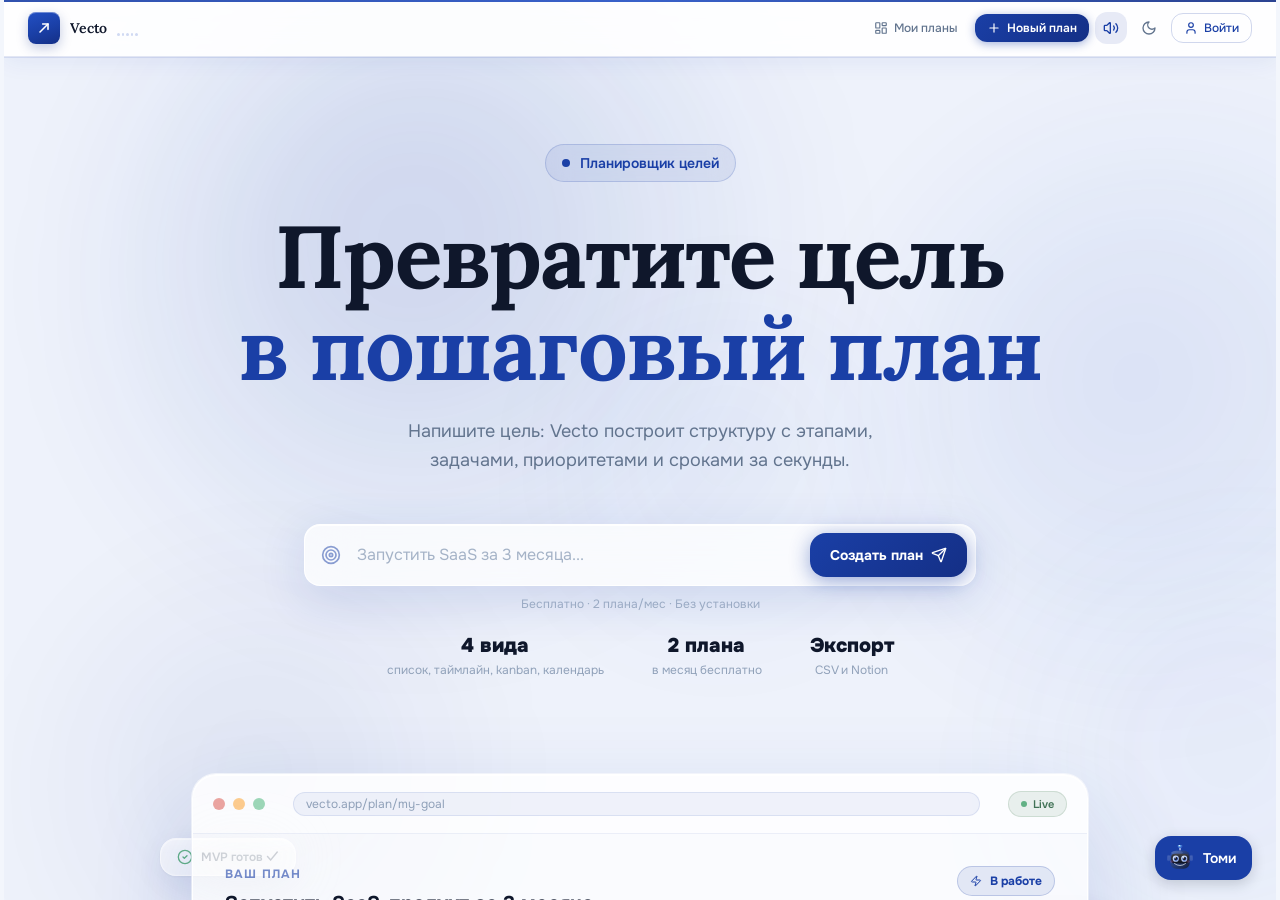
==== commit 5acc4601: "Админка: выдача доступа по тому же синтетическому email, что и вход (грант попадает нужному юзеру)" ====
--- a/index.html
+++ b/index.html
@@ -10,7 +10,7 @@
       <meta name="robots" content="noindex, nofollow" />
       <style>html, body { height: 100%; margin: 0; } #root { height: 100%; }</style>
       
-      <script type="module" crossorigin src="/assets/index-BPNY4xn0.js"></script>
+      <script type="module" crossorigin src="/assets/index-CvbQVKGV.js"></script>
       <link rel="stylesheet" crossorigin href="/assets/index-Dq1ri5mU.css">
     </head>
 
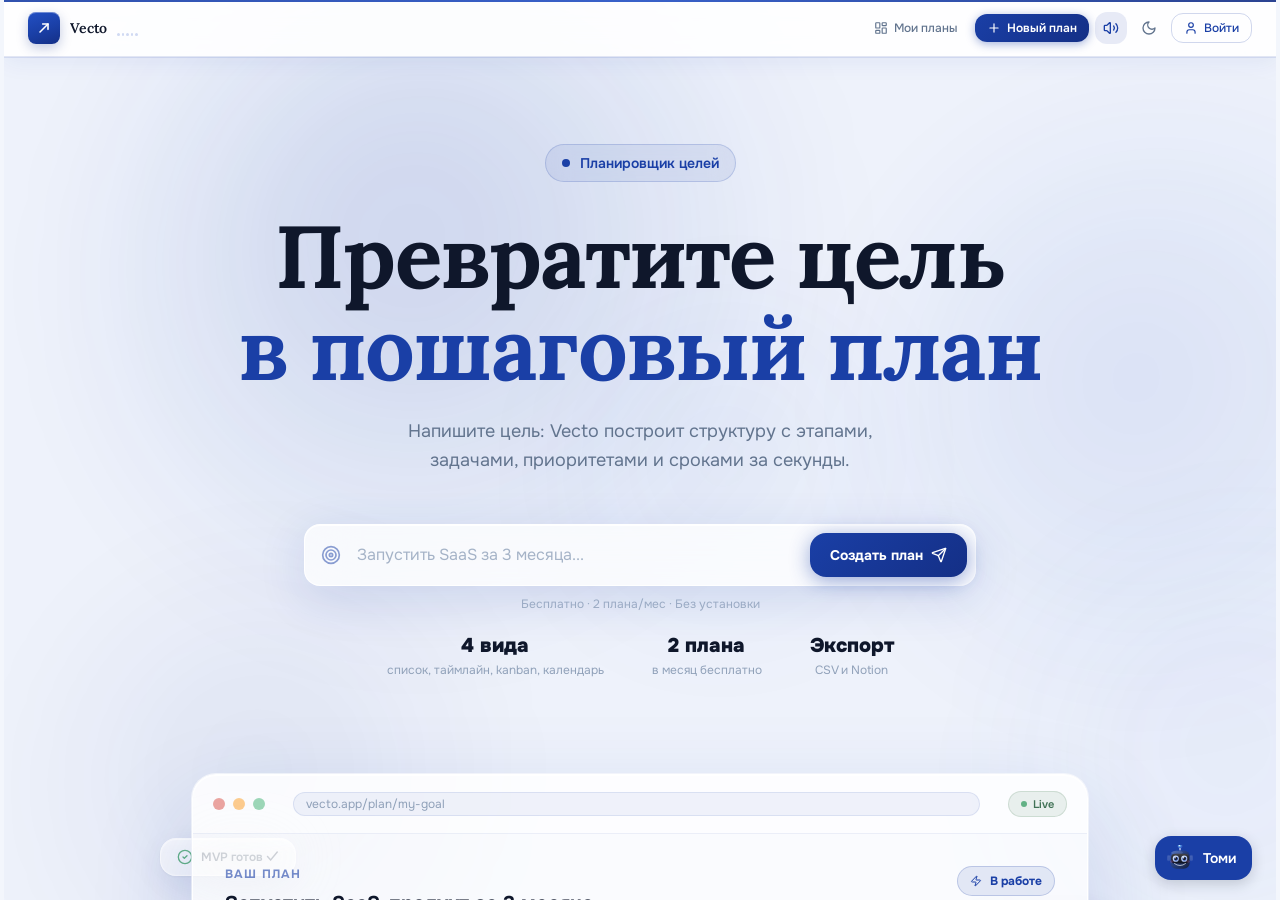
==== commit b93ed7b6: "Профиль: убраны блоки «Персональная поддержка» и «Telegram-уведомления»" ====
--- a/index.html
+++ b/index.html
@@ -10,7 +10,7 @@
       <meta name="robots" content="noindex, nofollow" />
       <style>html, body { height: 100%; margin: 0; } #root { height: 100%; }</style>
       
-      <script type="module" crossorigin src="/assets/index-CvbQVKGV.js"></script>
+      <script type="module" crossorigin src="/assets/index-Bh7BlACz.js"></script>
       <link rel="stylesheet" crossorigin href="/assets/index-Dq1ri5mU.css">
     </head>
 
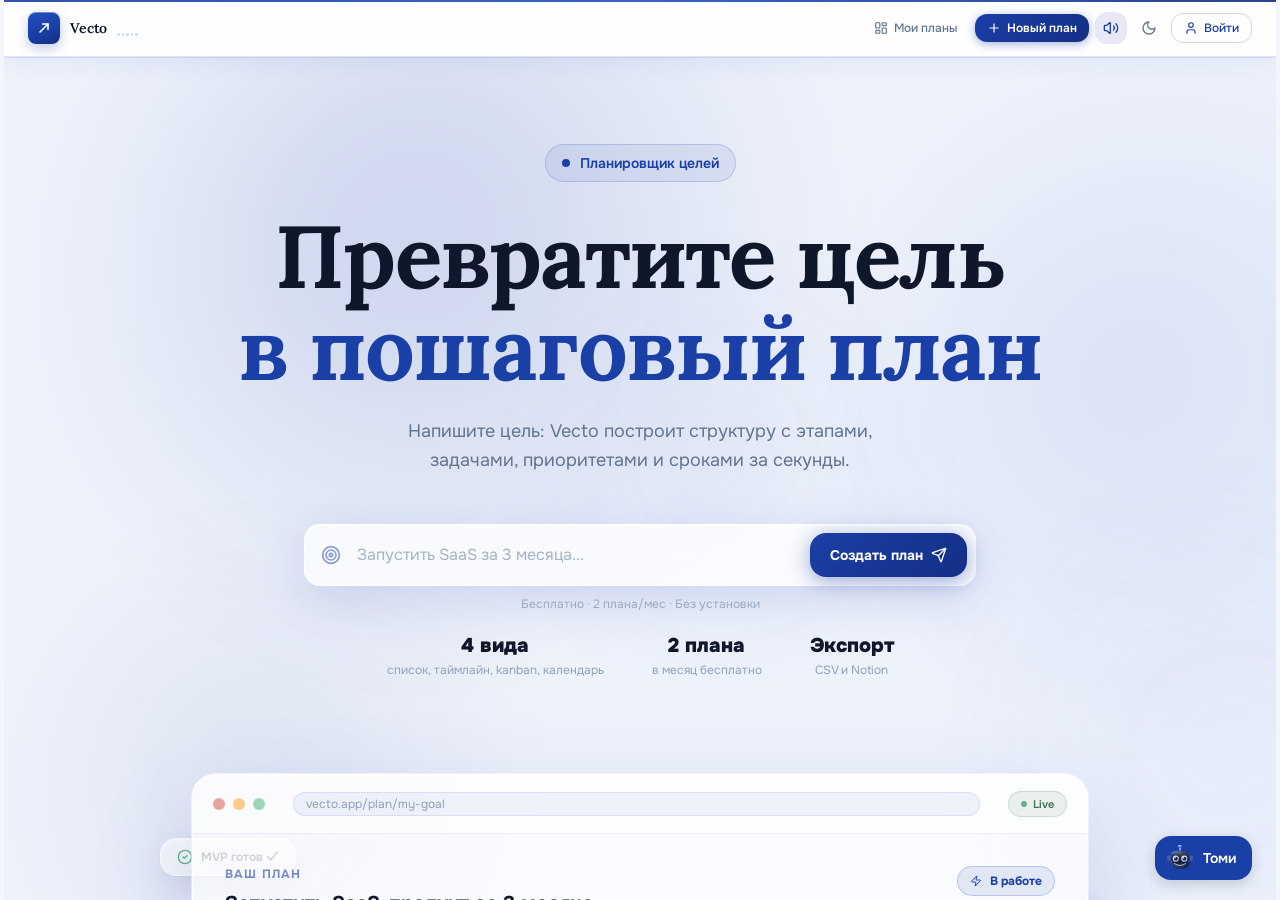
==== commit 1fb40c96: "Навбар: убран дубль кнопки «Новый план» на дашборде" ====
--- a/index.html
+++ b/index.html
@@ -10,7 +10,7 @@
       <meta name="robots" content="noindex, nofollow" />
       <style>html, body { height: 100%; margin: 0; } #root { height: 100%; }</style>
       
-      <script type="module" crossorigin src="/assets/index-Bh7BlACz.js"></script>
+      <script type="module" crossorigin src="/assets/index-BoUP9z0V.js"></script>
       <link rel="stylesheet" crossorigin href="/assets/index-Dq1ri5mU.css">
     </head>
 
